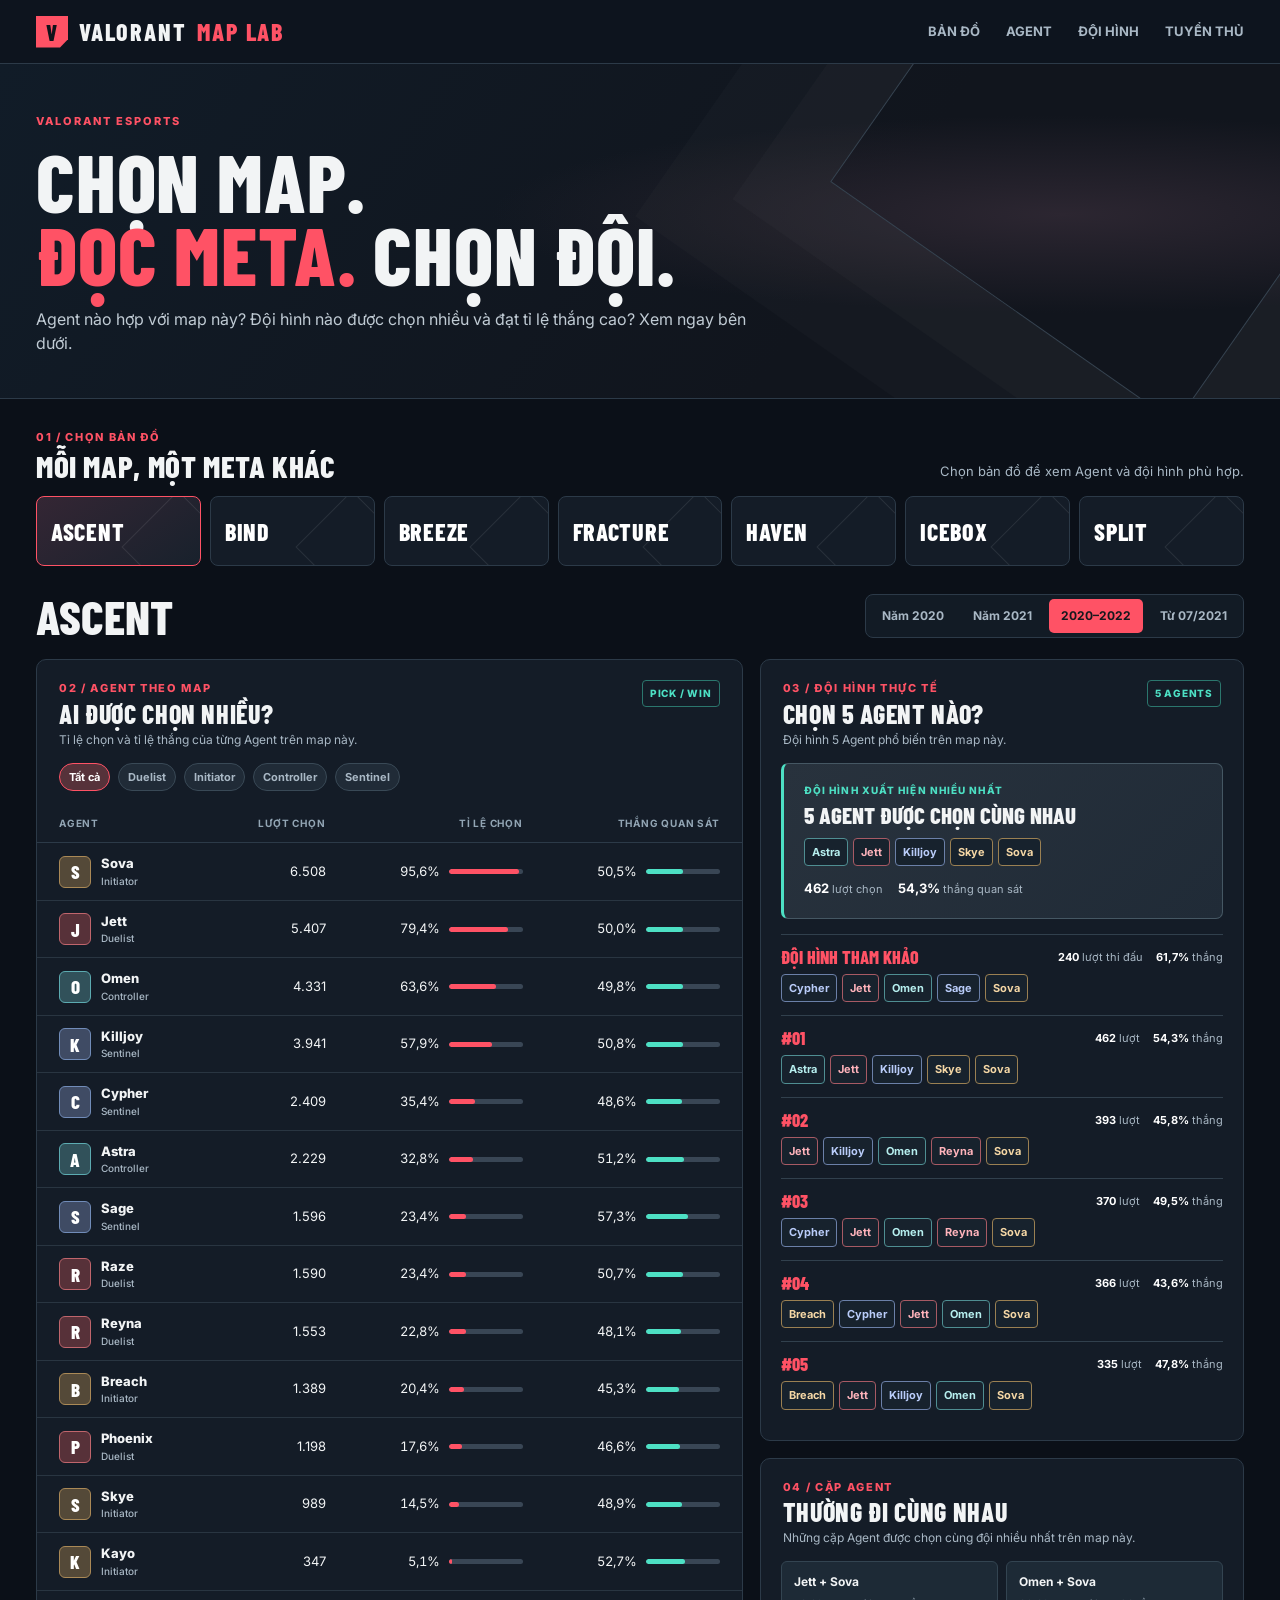
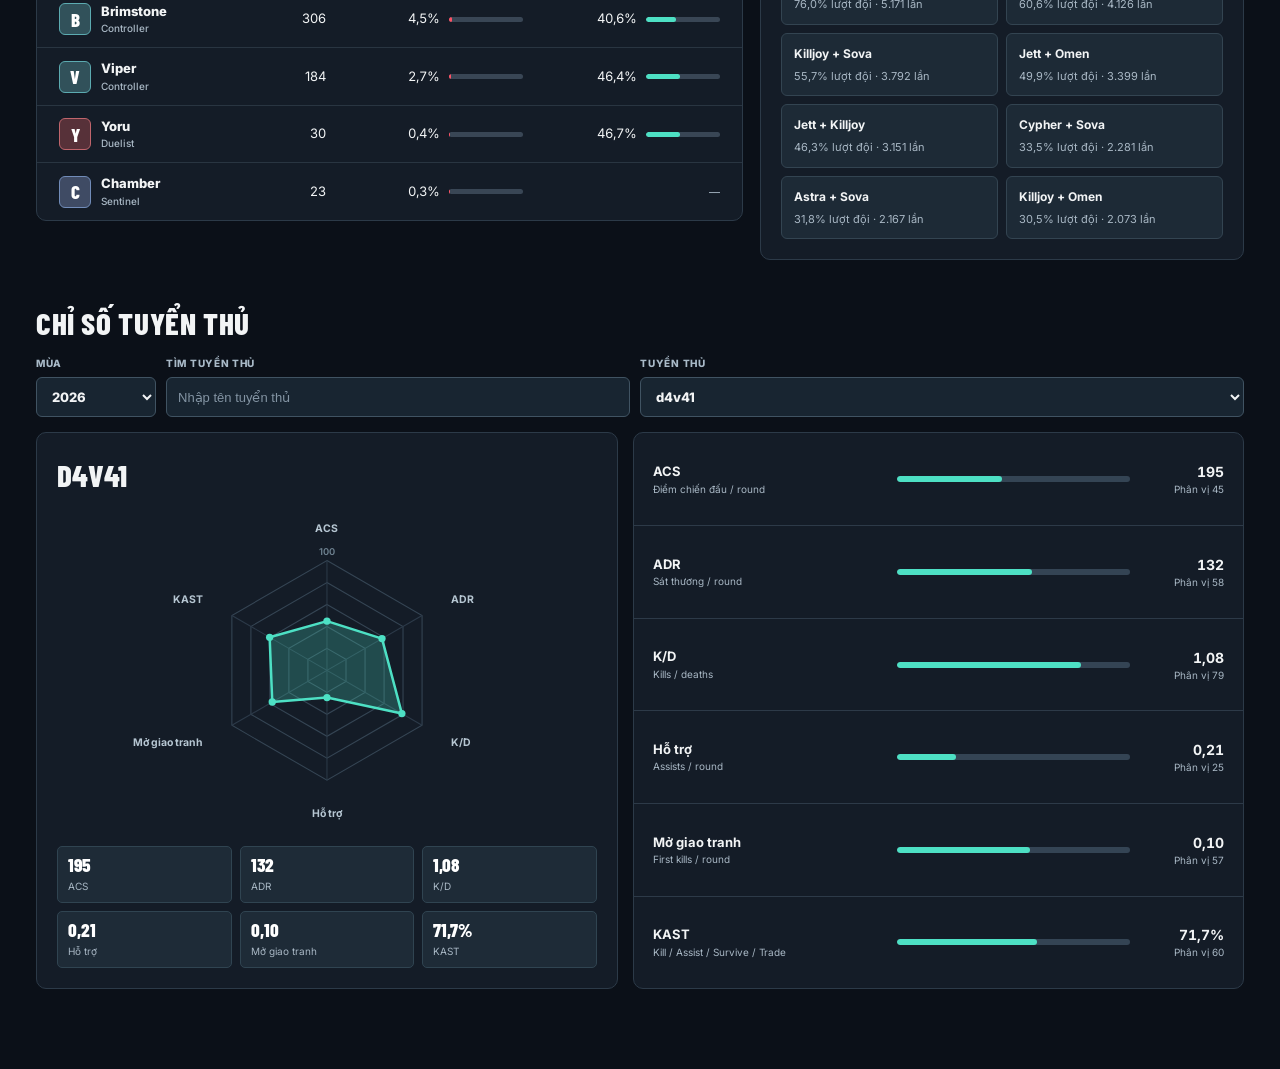
==== dashboard/index.html @ 88916cc8 "Add Valorant results dashboard and VCT player profiles" ====
<!doctype html>
<html lang="vi">
<head>
<meta charset="utf-8"><meta name="viewport" content="width=device-width, initial-scale=1">
<title>VALORANT MAP LAB · Agent & đội hình theo map</title>
<meta name="description" content="Khám phá Agent, đội hình 5 người và tỉ lệ thắng quan sát được theo bản đồ từ dữ liệu giải đấu Valorant 2020–2022.">
<style>
@import url('https://fonts.googleapis.com/css2?family=Barlow+Condensed:wght@500;600;700;800&family=Inter:wght@400;500;600;700;800&display=swap');
:root{--bg:#0b1018;--panel:#141c27;--panel2:#1a2531;--line:#2c3a48;--text:#f2f4f5;--muted:#a9b8c5;--red:#ff5265;--mint:#4de0c4;--gold:#ffc873;--blue:#7eb6ff}
*{box-sizing:border-box}html{scroll-behavior:smooth}body{margin:0;background:var(--bg);color:var(--text);font:15px/1.5 Inter,Arial,sans-serif}button,select{font:inherit}button{cursor:pointer}a{color:inherit;text-decoration:none}.shell{max-width:1390px;margin:auto;padding:0 36px}.top{height:64px;border-bottom:1px solid var(--line);background:#0d141e;display:flex;align-items:center}.top .shell{width:100%;display:flex;align-items:center;justify-content:space-between;gap:20px}.brand{display:flex;align-items:center;gap:11px;font:800 24px/1 'Barlow Condensed',Arial,sans-serif;letter-spacing:.075em}.brand-mark{display:inline-grid;place-items:center;width:32px;height:32px;background:var(--red);color:#10131a;clip-path:polygon(0 0,100% 0,100% 74%,75% 100%,0 100%);font:800 22px/1 'Barlow Condensed'}.brand em{font-style:normal;color:var(--red)}.top nav{display:flex;gap:26px;color:var(--muted);font-size:13px;font-weight:700}.top nav a:hover{color:#fff}.top .era{color:var(--mint);font:700 11px Inter;letter-spacing:.1em;border:1px solid #2a665f;border-radius:100px;padding:7px 10px}
.hero{position:relative;overflow:hidden;border-bottom:1px solid var(--line);background:radial-gradient(ellipse at 83% 45%,#2c2631 0,transparent 38%),linear-gradient(125deg,#111c28,#11151d 65%)}.hero:after{content:"";position:absolute;width:420px;height:420px;right:-55px;top:-145px;border:1px solid #364350;transform:rotate(35deg);box-shadow:0 0 0 70px #ffffff05,0 0 0 140px #ffffff04;pointer-events:none}.hero .shell{position:relative;z-index:1;padding-top:49px;padding-bottom:43px}.eyebrow{color:var(--red);font-size:11px;font-weight:800;letter-spacing:.18em;text-transform:uppercase}.hero h1{font:800 clamp(48px,6.4vw,86px)/.9 'Barlow Condensed',Impact,sans-serif;letter-spacing:.01em;text-transform:uppercase;margin:14px 0 16px;max-width:850px}.hero h1 span{color:var(--red)}.hero p{max-width:730px;color:#c0cbd4;font-size:16px;margin:0}
.layout{padding-top:30px;padding-bottom:80px}.section-line{display:flex;justify-content:space-between;align-items:end;gap:20px;margin-bottom:15px}.overline{color:var(--red);font-size:11px;font-weight:800;letter-spacing:.15em;text-transform:uppercase}.section-line h2{font:800 31px/1 'Barlow Condensed',Arial,sans-serif;letter-spacing:.02em;text-transform:uppercase;margin:5px 0 0}.section-line p{margin:0;color:var(--muted);font-size:13px;max-width:700px}.maps{display:grid;grid-template-columns:repeat(7,1fr);gap:9px}.map-tab{position:relative;min-height:70px;text-align:left;overflow:hidden;background:var(--panel);border:1px solid var(--line);border-radius:8px;color:#fff;padding:14px 14px 12px;transition:transform .18s,border-color .18s}.map-tab:hover{transform:translateY(-3px);border-color:#657889}.map-tab.active{border-color:var(--red);background:linear-gradient(145deg,#342634,#18212c)}.map-tab:before{content:"";position:absolute;right:-18px;top:10px;width:78px;height:78px;border:1px solid #ffffff17;transform:rotate(45deg)}.map-tab strong{position:relative;display:block;font:800 24px/1 'Barlow Condensed',Arial;text-transform:uppercase;letter-spacing:.03em}
.toolbar{display:flex;align-items:center;justify-content:space-between;gap:20px;margin:26px 0 19px;flex-wrap:wrap}.context{display:flex;align-items:baseline;gap:13px}.context h2{font:800 48px/1 'Barlow Condensed',Arial;text-transform:uppercase;margin:0}.context span{color:var(--muted);font-size:12px}.period{display:flex;gap:5px;padding:4px;background:#121b25;border:1px solid var(--line);border-radius:8px}.period button{border:0;border-radius:5px;background:transparent;color:var(--muted);padding:8px 12px;font-size:12px;font-weight:700}.period button.active{background:var(--red);color:#16181d}.period button:hover:not(.active){color:#fff;background:#273543}
.main-grid{margin-top:8px;display:grid;align-items:start;grid-template-columns:minmax(0,1.46fr) minmax(330px,1fr);gap:17px}.panel{background:var(--panel);border:1px solid var(--line);border-radius:10px;overflow:hidden}.panel-head{padding:20px 22px 14px;display:flex;justify-content:space-between;align-items:start;gap:12px}.panel-head h3{font:800 26px/1 'Barlow Condensed',Arial;text-transform:uppercase;letter-spacing:.025em;margin:4px 0 4px}.panel-head p{color:var(--muted);font-size:12px;margin:0}.tag{font-size:10px;font-weight:800;letter-spacing:.08em;text-transform:uppercase;color:var(--mint);border:1px solid #2b766d;border-radius:4px;padding:5px 7px;white-space:nowrap}.agent-table{width:100%;border-collapse:collapse}.agent-table th{text-align:left;color:#92a5b4;font-size:10px;letter-spacing:.08em;text-transform:uppercase;padding:11px 22px;border-bottom:1px solid var(--line)}.agent-table td{padding:11px 22px;border-bottom:1px solid #293541;font-size:13px}.agent-table tr:last-child td{border-bottom:0}.agent-table tbody tr:hover{background:#202c38}.agent-table th:nth-child(n+2),.agent-table td:nth-child(n+2){text-align:right}.agent-name{display:flex;align-items:center;gap:10px;font-weight:800;text-transform:capitalize}.avatar{flex:none;width:32px;height:32px;display:grid;place-items:center;background:#34404e;border:1px solid #607081;border-radius:6px;font:800 19px/1 'Barlow Condensed';color:#fff}.avatar.duelist{background:#573139;border-color:#c0656c}.avatar.initiator{background:#544938;border-color:#aa8956}.avatar.controller{background:#31515a;border-color:#5cabb1}.avatar.sentinel{background:#3f4b64;border-color:#718cb9}.role{display:block;font-size:10px;font-weight:500;color:var(--muted);text-transform:capitalize}.rate{display:flex;align-items:center;justify-content:flex-end;gap:9px;font-variant-numeric:tabular-nums}.bar{display:block;width:74px;height:5px;background:#394655;border-radius:4px;overflow:hidden}.bar i{display:block;height:100%;background:var(--red);border-radius:4px}.rate.win .bar i{background:var(--mint)}.subtle{color:var(--muted);font-size:11px}.table-controls{display:flex;gap:8px;padding:0 22px 14px;flex-wrap:wrap}.table-controls button{background:#202b37;border:1px solid #394956;border-radius:20px;color:var(--muted);padding:5px 9px;font-size:11px;font-weight:700}.table-controls button.active{color:#fff;border-color:var(--red);background:#56323a}.table-wrap{overflow-x:auto}
.featured{padding:19px 20px;margin:0 20px 15px;background:linear-gradient(135deg,#28323d,#202b37);border:1px solid #455763;border-left:3px solid var(--mint);border-radius:7px}.featured .mini{color:var(--mint);font-size:10px;font-weight:800;letter-spacing:.11em;text-transform:uppercase}.featured h4{font:800 23px/1 'Barlow Condensed';text-transform:uppercase;margin:6px 0 11px}.chips{display:flex;gap:5px;flex-wrap:wrap}.chip{font-size:11px;font-weight:700;text-transform:capitalize;border:1px solid #50616e;border-radius:4px;background:#17222d;padding:5px 7px;white-space:nowrap}.chip.duelist{border-color:#a75a64;color:#ffb3bb}.chip.initiator{border-color:#9a8052;color:#f5d7a5}.chip.controller{border-color:#4f8e92;color:#b6eeee}.chip.sentinel{border-color:#6b80a8;color:#b9ccf9}.comp-metrics{display:flex;gap:15px;flex-wrap:wrap;margin-top:13px;font-size:11px;color:var(--muted)}.comp-metrics b{font-size:13px;color:#fff}.comp-list{padding:0 20px 17px}.comp-row{padding:13px 0;border-top:1px solid #31404d}.comp-row .topline{display:flex;justify-content:space-between;align-items:center;gap:10px;margin-bottom:8px}.rank{color:var(--red);font:800 18px/1 'Barlow Condensed'}.comp-row .metrics{display:flex;gap:13px;color:var(--muted);font-size:11px;white-space:nowrap}.comp-row .metrics b{color:white}.caution{font-size:11px;color:#e5bd8f;background:#49392855;border-top:1px solid #68523b;padding:12px 20px}.empty{padding:24px;color:var(--muted);font-size:13px}
.side-stack{display:grid;gap:17px;align-content:start}.pair-grid{display:grid;grid-template-columns:repeat(2,1fr);gap:8px;padding:0 20px 20px}.pair{border:1px solid #334451;background:#1d2a36;border-radius:6px;padding:11px 12px}.pair b{display:block;font-size:12px;text-transform:capitalize}.pair span{display:block;color:var(--muted);font-size:11px;margin-top:5px}.event-list{padding:0 20px 18px}.event{display:flex;justify-content:space-between;gap:15px;padding:10px 0;border-top:1px solid #2e3b48;font-size:12px}.event span{color:var(--muted)}.event b{white-space:nowrap;color:var(--mint)}
@media(max-width:1100px){.maps{grid-template-columns:repeat(4,1fr)}.main-grid{grid-template-columns:1fr}}
@media(max-width:680px){.shell{padding-left:16px;padding-right:16px}.top nav{display:none}.hero .shell{padding-top:34px;padding-bottom:32px}.hero h1{font-size:52px}.hero p{font-size:14px}.maps{grid-template-columns:repeat(2,1fr)}.map-tab{min-height:64px}.map-tab small{margin-top:12px}.toolbar{align-items:start}.context h2{font-size:40px}.period{width:100%;overflow-x:auto}.period button{flex:1;min-width:max-content}.section-line{display:block}.section-line p{margin-top:7px}.agent-table th,.agent-table td{padding-left:12px;padding-right:12px}.agent-table td{font-size:12px}.bar{width:42px}.pair-grid{grid-template-columns:1fr}.featured{margin:0 12px 12px}.comp-list{padding:0 12px 12px}.panel-head{padding-left:14px;padding-right:14px}.table-controls{padding-left:14px;padding-right:14px}}
.player-section{margin-top:42px;scroll-margin-top:24px}.player-controls{display:grid;grid-template-columns:120px minmax(150px,1fr) minmax(190px,1.3fr);gap:10px;margin:18px 0 15px}.player-controls label{display:flex;flex-direction:column;gap:6px;color:#a9bac8;text-transform:uppercase;letter-spacing:.07em;font-size:10px;font-weight:800}.player-controls select,.player-controls input{background:#182531;border:1px solid #405362;border-radius:6px;color:var(--text);width:100%;height:40px;padding:0 11px;outline:none;font-size:13px;text-transform:none;letter-spacing:normal}.player-controls select:focus,.player-controls input:focus{border-color:var(--mint)}.player-controls input::placeholder{color:#8394a3}.player-grid{display:grid;grid-template-columns:minmax(0,1fr) minmax(0,1.05fr);gap:15px}.player-radar-card,.player-metrics{border:1px solid var(--line);border-radius:10px;background:var(--panel);overflow:hidden}.player-radar-card{padding:20px}.player-heading{display:flex;align-items:start;justify-content:space-between;gap:14px}.player-heading h3{font:800 31px/1 'Barlow Condensed',Arial;text-transform:uppercase;margin:6px 0 5px}.player-heading p{font-size:12px;color:var(--muted);margin:0}.radar-svg{width:100%;height:auto;max-height:340px;display:block;margin:8px auto 0}.radar-ring{fill:none;stroke:#354554;stroke-width:1}.radar-axis{stroke:#2c3a49;stroke-width:1}.radar-shape{fill:#4de0c43d;stroke:var(--mint);stroke-width:2.4;stroke-linejoin:round}.radar-dot{fill:var(--mint)}.radar-label{font:700 10px Inter,Arial,sans-serif;fill:#b6c6d2}.radar-scale{font:600 9px Inter,Arial,sans-serif;fill:#6e8290}.player-raw{display:grid;grid-template-columns:repeat(3,1fr);gap:8px;margin-top:3px}.player-raw span{background:#1e2b37;border:1px solid #304451;border-radius:5px;padding:8px 10px;color:var(--muted);font-size:10px}.player-raw b{display:block;color:#fff;font:800 19px/1.1 'Barlow Condensed',Arial;margin-bottom:3px}.player-metrics{display:grid;grid-template-columns:1fr}.player-metric{padding:12px 19px;border-bottom:1px solid #2d3a48;display:grid;grid-template-columns:minmax(100px,1fr) minmax(75px,1fr) 82px;align-items:center;gap:12px}.player-metric:last-child{border-bottom:0}.player-metric-name b{display:block;font-size:13px}.player-metric-name small{display:block;color:var(--muted);font-size:10px}.player-metric-bar{height:6px;background:#344454;border-radius:8px;overflow:hidden}.player-metric-bar i{display:block;height:100%;background:var(--mint);border-radius:8px}.player-metric-value{text-align:right}.player-metric-value b{display:block;font-size:14px;font-variant-numeric:tabular-nums}.player-metric-value small{display:block;color:var(--muted);font-size:10px}
@media(max-width:900px){.player-controls{grid-template-columns:repeat(2,minmax(0,1fr))}.player-grid{grid-template-columns:1fr}}
@media(max-width:560px){.player-controls{grid-template-columns:repeat(2,minmax(0,1fr))}.player-controls label:nth-child(n+3){grid-column:span 2}.player-raw{grid-template-columns:repeat(2,1fr)}.player-metric{grid-template-columns:94px 1fr 70px;gap:7px;padding:11px}.player-metric-name b{font-size:11px}.player-metric-value b{font-size:12px}}

</style>
</head>
<body>
<header class="top"><div class="shell"><a class="brand" href="#top"><span class="brand-mark">V</span>VALORANT <em>MAP LAB</em></a><nav aria-label="Điều hướng"><a href="#maps">BẢN ĐỒ</a><a href="#agents">AGENT</a><a href="#lineups">ĐỘI HÌNH</a><a href="#players">TUYỂN THỦ</a></nav></div></header>
<section class="hero" id="top"><div class="shell"><div class="eyebrow">VALORANT ESPORTS</div><h1>CHỌN MAP.<br><span>ĐỌC META.</span> CHỌN ĐỘI.</h1><p>Agent nào hợp với map này? Đội hình nào được chọn nhiều và đạt tỉ lệ thắng cao? Xem ngay bên dưới.</p></div></section>
<main class="shell layout"><section id="maps"><div class="section-line"><div><div class="overline">01 / CHỌN BẢN ĐỒ</div><h2>Mỗi map, một meta khác</h2></div><p>Chọn bản đồ để xem Agent và đội hình phù hợp.</p></div><div class="maps" id="mapTabs" role="tablist" aria-label="Chọn bản đồ"></div></section>
<div class="toolbar"><div class="context"><h2 id="mapTitle">ASCENT</h2></div><div class="period" id="periodTabs" role="tablist" aria-label="Chọn giai đoạn"></div></div>
<div class="main-grid"><section class="panel" id="agents"><div class="panel-head"><div><div class="overline">02 / AGENT THEO MAP</div><h3>Ai được chọn nhiều?</h3><p>Tỉ lệ chọn và tỉ lệ thắng của từng Agent trên map này.</p></div><span class="tag">PICK / WIN</span></div><div class="table-controls" id="roleFilters"></div><div class="table-wrap"><table class="agent-table"><thead><tr><th>Agent</th><th>Lượt chọn</th><th>Tỉ lệ chọn</th><th>Thắng quan sát</th></tr></thead><tbody id="agentRows"></tbody></table></div></section>
<div class="side-stack"><section class="panel" id="lineups"><div class="panel-head"><div><div class="overline">03 / ĐỘI HÌNH THỰC TẾ</div><h3>Chọn 5 Agent nào?</h3><p>Đội hình 5 Agent phổ biến trên map này.</p></div><span class="tag">5 AGENTS</span></div><div id="featured"></div><div class="comp-list" id="compList"></div></section>
<section class="panel"><div class="panel-head"><div><div class="overline">04 / CẶP AGENT</div><h3>Thường đi cùng nhau</h3><p>Những cặp Agent được chọn cùng đội nhiều nhất trên map này.</p></div></div><div class="pair-grid" id="pairs"></div></section></div></div>
<section class="player-section" id="players"><div class="section-line"><div><h2>Chỉ số tuyển thủ</h2></div></div><div class="player-controls"><label>Mùa<select id="playerSeason" aria-label="Mùa VCT"></select></label><label>Tìm tuyển thủ<input id="playerSearch" type="search" placeholder="Nhập tên tuyển thủ" aria-label="Tìm tuyển thủ"></label><label>Tuyển thủ<select id="playerSelect" aria-label="Chọn tuyển thủ"></select></label></div><div class="player-grid"><div class="player-radar-card"><div class="player-heading"><div><h3 id="playerName">—</h3></div></div><div id="radarChart" role="img" aria-label="Biểu đồ sáu chỉ số tuyển thủ"></div><div class="player-raw" id="playerRaw"></div></div><div class="player-metrics" id="playerMetrics"></div></div></section>
</main>
<script>const DATA={"periods":{"all":"2020–2022","2020":"Năm 2020","2021":"Năm 2021","late":"Từ 07/2021"},"maps":{"Ascent":{"all":{"teams":6806,"games":3403,"unique_comps":391,"labeled_teams":6652,"first_date":"2020-06-04","last_date":"2022-01-08","agents":[{"name":"sova","role":"initiator","picks":6508,"pick_rate":0.9562151043197179,"labeled":6383,"wins":3223,"win_rate":0.5049349835500548,"ci_low":0.4926699997156948,"ci_high":0.5171940307309034},{"name":"jett","role":"duelist","picks":5407,"pick_rate":0.7944460769908904,"labeled":5369,"wins":2683,"win_rate":0.4997206183646862,"ci_low":0.48635104648415545,"ci_high":0.5130905897628539},{"name":"omen","role":"controller","picks":4331,"pick_rate":0.6363502791654423,"labeled":4209,"wins":2096,"win_rate":0.49798051793775244,"ci_low":0.48288381885117343,"ci_high":0.5130809000691868},{"name":"killjoy","role":"sentinel","picks":3941,"pick_rate":0.579047898912724,"labeled":3941,"wins":2001,"win_rate":0.5077391524993656,"ci_low":0.4921303689235197,"ci_high":0.5233328628574472},{"name":"cypher","role":"sentinel","picks":2409,"pick_rate":0.3539523949456362,"labeled":2275,"wins":1105,"win_rate":0.4857142857142857,"ci_low":0.4652176776421638,"ci_high":0.5062590586083944},{"name":"astra","role":"controller","picks":2229,"pick_rate":0.32750514252130475,"labeled":2229,"wins":1141,"win_rate":0.5118887393449978,"ci_low":0.49113469381548513,"ci_high":0.5326018757647305},{"name":"sage","role":"sentinel","picks":1596,"pick_rate":0.23449897149573906,"labeled":1490,"wins":854,"win_rate":0.5731543624161074,"ci_low":0.5478827887687547,"ci_high":0.5980496849285903},{"name":"raze","role":"duelist","picks":1590,"pick_rate":0.233617396414928,"labeled":1547,"wins":784,"win_rate":0.5067873303167421,"ci_low":0.4818875347638403,"ci_high":0.5316534999878713},{"name":"reyna","role":"duelist","picks":1553,"pick_rate":0.22818101674992652,"labeled":1509,"wins":726,"win_rate":0.48111332007952284,"ci_low":0.45598334606512725,"ci_high":0.506339213018388},{"name":"breach","role":"initiator","picks":1389,"pick_rate":0.20408463120775786,"labeled":1350,"wins":611,"win_rate":0.4525925925925926,"ci_low":0.426212409347579,"ci_high":0.47924181808936794},{"name":"phoenix","role":"duelist","picks":1198,"pick_rate":0.17602115780193947,"labeled":1149,"wins":536,"win_rate":0.46649260226283723,"ci_low":0.43780594080031304,"ci_high":0.49540257631079726},{"name":"skye","role":"initiator","picks":989,"pick_rate":0.14531295915368792,"labeled":989,"wins":484,"win_rate":0.48938321536905965,"ci_low":0.4583294391731912,"ci_high":0.5205191505716382},{"name":"kayo","role":"initiator","picks":347,"pick_rate":0.05098442550690567,"labeled":347,"wins":183,"win_rate":0.5273775216138329,"ci_low":0.47483503956026374,"ci_high":0.5793204539730002},{"name":"brimstone","role":"controller","picks":306,"pick_rate":0.0449603291213635,"labeled":239,"wins":97,"win_rate":0.40585774058577406,"ci_low":0.34556630278844785,"ci_high":0.46912771998195063},{"name":"viper","role":"controller","picks":184,"pick_rate":0.027034969144872172,"labeled":181,"wins":84,"win_rate":0.46408839779005523,"ci_low":0.3929351437306724,"ci_high":0.5367343678944162},{"name":"yoru","role":"duelist","picks":30,"pick_rate":0.004407875404055245,"labeled":30,"wins":14,"win_rate":0.4666666666666667,"ci_low":0.30232127224128236,"ci_high":0.6385798671847496},{"name":"chamber","role":"sentinel","picks":23,"pick_rate":0.0033793711431090215,"labeled":23,"wins":8,"win_rate":0.34782608695652173,"ci_low":0.18811054636982238,"ci_high":0.5511002309310836}],"comps":[{"agents":["astra","jett","killjoy","skye","sova"],"picks":462,"pick_rate":0.06788128122245078,"labeled":462,"wins":251,"win_rate":0.5432900432900433,"ci_low":0.49769680070762445,"ci_high":0.5881692962661108},{"agents":["jett","killjoy","omen","reyna","sova"],"picks":393,"pick_rate":0.05774316779312372,"labeled":393,"wins":180,"win_rate":0.4580152671755725,"ci_low":0.4093991468955013,"ci_high":0.5074442485549756},{"agents":["cypher","jett","omen","reyna","sova"],"picks":370,"pick_rate":0.054363796650014694,"labeled":368,"wins":182,"win_rate":0.4945652173913043,"ci_low":0.443802882694096,"ci_high":0.5454398486194525},{"agents":["breach","cypher","jett","omen","sova"],"picks":366,"pick_rate":0.053776079929473995,"labeled":365,"wins":159,"win_rate":0.43561643835616437,"ci_low":0.38567966743726434,"ci_high":0.4868943589198492},{"agents":["breach","jett","killjoy","omen","sova"],"picks":335,"pick_rate":0.049221275345283574,"labeled":335,"wins":160,"win_rate":0.47761194029850745,"ci_low":0.42467982082428163,"ci_high":0.5310517068275769},{"agents":["jett","killjoy","omen","sage","sova"],"picks":285,"pick_rate":0.04187481633852483,"labeled":285,"wins":173,"win_rate":0.6070175438596491,"ci_low":0.549249644879784,"ci_high":0.6619387711932471},{"agents":["cypher","jett","omen","sage","sova"],"picks":248,"pick_rate":0.03643843667352336,"labeled":240,"wins":148,"win_rate":0.6166666666666667,"ci_low":0.5537748577951055,"ci_high":0.6758824279182428},{"agents":["cypher","jett","omen","phoenix","sova"],"picks":231,"pick_rate":0.03394064061122539,"labeled":228,"wins":103,"win_rate":0.4517543859649123,"ci_low":0.3884870213408289,"ci_high":0.5166206038653464},{"agents":["jett","killjoy","omen","raze","sova"],"picks":225,"pick_rate":0.03305906553041434,"labeled":225,"wins":119,"win_rate":0.5288888888888889,"ci_low":0.46372769784587325,"ci_high":0.5930801552717415},{"agents":["jett","killjoy","omen","phoenix","sova"],"picks":203,"pick_rate":0.029826623567440494,"labeled":203,"wins":94,"win_rate":0.4630541871921182,"ci_low":0.3957823982872206,"ci_high":0.531698340597027},{"agents":["astra","jett","killjoy","sage","sova"],"picks":187,"pick_rate":0.027475756685277696,"labeled":187,"wins":111,"win_rate":0.5935828877005348,"ci_low":0.5219875163899077,"ci_high":0.6614106525627736},{"agents":["astra","jett","kayo","killjoy","sova"],"picks":181,"pick_rate":0.02659418160446665,"labeled":181,"wins":91,"win_rate":0.5027624309392266,"ci_low":0.43062419762658743,"ci_high":0.5747858399407135}],"strongest_comp":{"agents":["cypher","jett","omen","sage","sova"],"picks":248,"pick_rate":0.03643843667352336,"labeled":240,"wins":148,"win_rate":0.6166666666666667,"ci_low":0.5537748577951055,"ci_high":0.6758824279182428},"pairs":[{"agents":["jett","sova"],"picks":5171,"share":0.7597707904789891},{"agents":["omen","sova"],"picks":4126,"share":0.6062297972377314},{"agents":["killjoy","sova"],"picks":3792,"share":0.557155451072583},{"agents":["jett","omen"],"picks":3399,"share":0.4994122832794593},{"agents":["jett","killjoy"],"picks":3151,"share":0.46297384660593593},{"agents":["cypher","sova"],"picks":2281,"share":0.33514545988833383},{"agents":["astra","sova"],"picks":2167,"share":0.31839553335292387},{"agents":["killjoy","omen"],"picks":2073,"share":0.30458419042021745}],"events":[{"name":"First Strike: North America","teams":244,"games":122},{"name":"First Strike: Europe","teams":96,"games":48},{"name":"Champions Tour North America Stage 1: Challengers 1","teams":96,"games":48},{"name":"Valorant Elite Showdown","teams":72,"games":36},{"name":"Champions Tour North America Stage 2: Challengers 1","teams":70,"games":35},{"name":"Champions Tour Europe Stage 3: Challengers 1","teams":66,"games":33}]},"2020":{"teams":2024,"games":1012,"unique_comps":162,"labeled_teams":1870,"first_date":"2020-06-04","last_date":"2020-12-29","agents":[{"name":"omen","role":"controller","picks":1940,"pick_rate":0.958498023715415,"labeled":1818,"wins":914,"win_rate":0.5027502750275028,"ci_low":0.4797848812718338,"ci_high":0.5257040701276734},{"name":"sova","role":"initiator","picks":1865,"pick_rate":0.9214426877470355,"labeled":1740,"wins":888,"win_rate":0.5103448275862069,"ci_low":0.4868592409785782,"ci_high":0.5337848358687687},{"name":"jett","role":"duelist","picks":1513,"pick_rate":0.7475296442687747,"labeled":1475,"wins":738,"win_rate":0.5003389830508475,"ci_low":0.4748542462162922,"ci_high":0.5258219587268199},{"name":"cypher","role":"sentinel","picks":1258,"pick_rate":0.6215415019762845,"labeled":1124,"wins":550,"win_rate":0.4893238434163701,"ci_low":0.46018571393797586,"ci_high":0.5185347021204494},{"name":"breach","role":"initiator","picks":772,"pick_rate":0.3814229249011858,"labeled":733,"wins":356,"win_rate":0.48567530695770805,"ci_low":0.4496620884272527,"ci_high":0.5218378920298768},{"name":"killjoy","role":"sentinel","picks":665,"pick_rate":0.3285573122529644,"labeled":665,"wins":338,"win_rate":0.5082706766917293,"ci_low":0.4703348521459831,"ci_high":0.5461114932966449},{"name":"reyna","role":"duelist","picks":574,"pick_rate":0.283596837944664,"labeled":530,"wins":258,"win_rate":0.4867924528301887,"ci_low":0.44448715114212384,"ci_high":0.5292878412900884},{"name":"raze","role":"duelist","picks":497,"pick_rate":0.24555335968379446,"labeled":454,"wins":226,"win_rate":0.4977973568281938,"ci_low":0.4520159657133646,"ci_high":0.5436157112683688},{"name":"sage","role":"sentinel","picks":474,"pick_rate":0.2341897233201581,"labeled":368,"wins":215,"win_rate":0.5842391304347826,"ci_low":0.5332662927235156,"ci_high":0.6334713719164816},{"name":"phoenix","role":"duelist","picks":372,"pick_rate":0.18379446640316205,"labeled":323,"wins":146,"win_rate":0.4520123839009288,"ci_low":0.39861644949898,"ci_high":0.5065363829434018},{"name":"brimstone","role":"controller","picks":143,"pick_rate":0.07065217391304347,"labeled":76,"wins":28,"win_rate":0.3684210526315789,"ci_low":0.268752586837069,"ci_high":0.480751431118483},{"name":"viper","role":"controller","picks":26,"pick_rate":0.012845849802371542,"labeled":23,"wins":10,"win_rate":0.43478260869565216,"ci_low":0.25634368332198654,"ci_high":0.6318895069498304},{"name":"skye","role":"initiator","picks":21,"pick_rate":0.010375494071146246,"labeled":21,"wins":8,"win_rate":0.38095238095238093,"ci_low":0.20750767797982506,"ci_high":0.5912170418449848}],"comps":[{"agents":["breach","cypher","jett","omen","sova"],"picks":273,"pick_rate":0.13488142292490118,"labeled":272,"wins":123,"win_rate":0.4522058823529412,"ci_low":0.3941319198269107,"ci_high":0.5116110863041443},{"agents":["cypher","jett","omen","reyna","sova"],"picks":196,"pick_rate":0.09683794466403162,"labeled":194,"wins":102,"win_rate":0.5257731958762887,"ci_low":0.4556901252477047,"ci_high":0.5948553616468616},{"agents":["breach","jett","killjoy","omen","sova"],"picks":172,"pick_rate":0.08498023715415019,"labeled":172,"wins":91,"win_rate":0.5290697674418605,"ci_low":0.45465341557773686,"ci_high":0.6022159486682666},{"agents":["cypher","jett","omen","sage","sova"],"picks":134,"pick_rate":0.06620553359683795,"labeled":126,"wins":75,"win_rate":0.5952380952380952,"ci_low":0.507943775465677,"ci_high":0.6768968303186016},{"agents":["jett","killjoy","omen","reyna","sova"],"picks":127,"pick_rate":0.06274703557312253,"labeled":127,"wins":57,"win_rate":0.44881889763779526,"ci_low":0.3650835857973957,"ci_high":0.5355596347073979},{"agents":["cypher","jett","omen","phoenix","sova"],"picks":99,"pick_rate":0.04891304347826087,"labeled":96,"wins":42,"win_rate":0.4375,"ci_low":0.34256663889153366,"ci_high":0.5372429795440685},{"agents":["cypher","jett","omen","raze","sova"],"picks":78,"pick_rate":0.038537549407114624,"labeled":78,"wins":45,"win_rate":0.5769230769230769,"ci_low":0.46621355164287304,"ci_high":0.680411147776493},{"agents":["jett","killjoy","omen","sage","sova"],"picks":60,"pick_rate":0.029644268774703556,"labeled":60,"wins":38,"win_rate":0.6333333333333333,"ci_low":0.5068276736679673,"ci_high":0.7437926115379172},{"agents":["jett","killjoy","omen","raze","sova"],"picks":54,"pick_rate":0.0266798418972332,"labeled":54,"wins":27,"win_rate":0.5,"ci_low":0.37114361988923295,"ci_high":0.628856380110767},{"agents":["cypher","omen","raze","sage","sova"],"picks":52,"pick_rate":0.025691699604743084,"labeled":44,"wins":24,"win_rate":0.5454545454545454,"ci_low":0.4006593217065349,"ci_high":0.6829499221314639},{"agents":["breach","killjoy","omen","raze","sova"],"picks":39,"pick_rate":0.019268774703557312,"labeled":39,"wins":20,"win_rate":0.5128205128205128,"ci_low":0.3619910864569657,"ci_high":0.661350712168669},{"agents":["breach","cypher","omen","sage","sova"],"picks":38,"pick_rate":0.018774703557312252,"labeled":30,"wins":25,"win_rate":0.8333333333333334,"ci_low":0.6643529481431982,"ci_high":0.9266356575964831}],"strongest_comp":{"agents":["cypher","jett","omen","sage","sova"],"picks":134,"pick_rate":0.06620553359683795,"labeled":126,"wins":75,"win_rate":0.5952380952380952,"ci_low":0.507943775465677,"ci_high":0.6768968303186016},"pairs":[{"agents":["omen","sova"],"picks":1797,"share":0.8878458498023716},{"agents":["jett","omen"],"picks":1463,"share":0.7228260869565217},{"agents":["jett","sova"],"picks":1386,"share":0.6847826086956522},{"agents":["cypher","omen"],"picks":1193,"share":0.5894268774703557},{"agents":["cypher","sova"],"picks":1167,"share":0.5765810276679841},{"agents":["cypher","jett"],"picks":887,"share":0.4382411067193676},{"agents":["breach","omen"],"picks":747,"share":0.36907114624505927},{"agents":["breach","sova"],"picks":693,"share":0.3423913043478261}],"events":[{"name":"First Strike: North America","teams":244,"games":122},{"name":"First Strike: Europe","teams":96,"games":48},{"name":"First Strike: Turkey","teams":62,"games":31},{"name":"PAX Arena Invitational","teams":46,"games":23},{"name":"FaZe Clan Invitational","teams":44,"games":22},{"name":"First Strike: CIS","teams":40,"games":20}]},"2021":{"teams":4752,"games":2376,"unique_comps":298,"labeled_teams":4752,"first_date":"2021-01-02","last_date":"2021-12-30","agents":[{"name":"sova","role":"initiator","picks":4613,"pick_rate":0.9707491582491582,"labeled":4613,"wins":2320,"win_rate":0.5029265120312161,"ci_low":0.4885013906946949,"ci_high":0.5173467631600961},{"name":"jett","role":"duelist","picks":3866,"pick_rate":0.8135521885521886,"labeled":3866,"wins":1930,"win_rate":0.4992240041386446,"ci_low":0.483471205498688,"ci_high":0.5149783434440905},{"name":"killjoy","role":"sentinel","picks":3251,"pick_rate":0.6841329966329966,"labeled":3251,"wins":1651,"win_rate":0.5078437403875731,"ci_low":0.49065904689750617,"ci_high":0.5250099183756426},{"name":"omen","role":"controller","picks":2391,"pick_rate":0.5031565656565656,"labeled":2391,"wins":1182,"win_rate":0.49435382685069007,"ci_low":0.4743384600003488,"ci_high":0.5143873079168279},{"name":"astra","role":"controller","picks":2199,"pick_rate":0.46275252525252525,"labeled":2199,"wins":1126,"win_rate":0.5120509322419281,"ci_low":0.4911557814712992,"ci_high":0.5329040510650029},{"name":"cypher","role":"sentinel","picks":1149,"pick_rate":0.24179292929292928,"labeled":1149,"wins":553,"win_rate":0.48128807658833767,"ci_low":0.45250759591449036,"ci_high":0.5101932642904153},{"name":"sage","role":"sentinel","picks":1116,"pick_rate":0.23484848484848486,"labeled":1116,"wins":635,"win_rate":0.5689964157706093,"ci_low":0.5397537515541129,"ci_high":0.5977656976251282},{"name":"raze","role":"duelist","picks":1092,"pick_rate":0.2297979797979798,"labeled":1092,"wins":558,"win_rate":0.510989010989011,"ci_low":0.48135349149165624,"ci_high":0.5405474839777911},{"name":"reyna","role":"duelist","picks":974,"pick_rate":0.20496632996632996,"labeled":974,"wins":466,"win_rate":0.4784394250513347,"ci_low":0.4472136823722951,"ci_high":0.5098345757504927},{"name":"skye","role":"initiator","picks":959,"pick_rate":0.2018097643097643,"labeled":959,"wins":473,"win_rate":0.4932221063607925,"ci_low":0.4616693833429599,"ci_high":0.5248289150271976},{"name":"phoenix","role":"duelist","picks":826,"pick_rate":0.17382154882154882,"labeled":826,"wins":390,"win_rate":0.4721549636803874,"ci_low":0.43831687444804157,"ci_high":0.5062508599243976},{"name":"breach","role":"initiator","picks":616,"pick_rate":0.12962962962962962,"labeled":616,"wins":254,"win_rate":0.41233766233766234,"ci_low":0.3741240873268732,"ci_high":0.45163784927112216},{"name":"kayo","role":"initiator","picks":337,"pick_rate":0.07091750841750842,"labeled":337,"wins":177,"win_rate":0.5252225519287834,"ci_low":0.4719227851565475,"ci_high":0.5779537557351746},{"name":"brimstone","role":"controller","picks":163,"pick_rate":0.034301346801346805,"labeled":163,"wins":69,"win_rate":0.4233128834355828,"ci_low":0.3500848681946965,"ci_high":0.500072406729543},{"name":"viper","role":"controller","picks":157,"pick_rate":0.03303872053872054,"labeled":157,"wins":74,"win_rate":0.4713375796178344,"ci_low":0.39487335343585284,"ci_high":0.5491709734049646},{"name":"yoru","role":"duelist","picks":30,"pick_rate":0.006313131313131313,"labeled":30,"wins":14,"win_rate":0.4666666666666667,"ci_low":0.30232127224128236,"ci_high":0.6385798671847496},{"name":"chamber","role":"sentinel","picks":21,"pick_rate":0.004419191919191919,"labeled":21,"wins":8,"win_rate":0.38095238095238093,"ci_low":0.20750767797982506,"ci_high":0.5912170418449848}],"comps":[{"agents":["astra","jett","killjoy","skye","sova"],"picks":455,"pick_rate":0.09574915824915825,"labeled":455,"wins":249,"win_rate":0.5472527472527473,"ci_low":0.5013097962579373,"ci_high":0.5924044615600114},{"agents":["jett","killjoy","omen","reyna","sova"],"picks":266,"pick_rate":0.05597643097643098,"labeled":266,"wins":123,"win_rate":0.462406015037594,"ci_low":0.4034492816203819,"ci_high":0.5224331620058049},{"agents":["jett","killjoy","omen","sage","sova"],"picks":225,"pick_rate":0.04734848484848485,"labeled":225,"wins":135,"win_rate":0.6,"ci_low":0.5348253323574069,"ci_high":0.6618172361266449},{"agents":["astra","jett","killjoy","sage","sova"],"picks":182,"pick_rate":0.0382996632996633,"labeled":182,"wins":107,"win_rate":0.5879120879120879,"ci_low":0.5153036889885277,"ci_high":0.6568859606916301},{"agents":["astra","jett","kayo","killjoy","sova"],"picks":174,"pick_rate":0.036616161616161616,"labeled":174,"wins":87,"win_rate":0.5,"ci_low":0.4265131896987798,"ci_high":0.5734868103012202},{"agents":["cypher","jett","omen","reyna","sova"],"picks":174,"pick_rate":0.036616161616161616,"labeled":174,"wins":80,"win_rate":0.45977011494252873,"ci_low":0.3873854202140897,"ci_high":0.5338928408901739},{"agents":["astra","jett","killjoy","phoenix","sova"],"picks":172,"pick_rate":0.0361952861952862,"labeled":172,"wins":75,"win_rate":0.436046511627907,"ci_low":0.36413387155549903,"ci_high":0.5107535271032939},{"agents":["jett","killjoy","omen","raze","sova"],"picks":171,"pick_rate":0.03598484848484849,"labeled":171,"wins":92,"win_rate":0.5380116959064327,"ci_low":0.46327168647667566,"ci_high":0.6110813279089167},{"agents":["jett","killjoy","omen","phoenix","sova"],"picks":166,"pick_rate":0.03493265993265993,"labeled":166,"wins":78,"win_rate":0.46987951807228917,"ci_low":0.3954966719052559,"ci_high":0.5456249378770354},{"agents":["breach","jett","killjoy","omen","sova"],"picks":163,"pick_rate":0.034301346801346805,"labeled":163,"wins":69,"win_rate":0.4233128834355828,"ci_low":0.3500848681946965,"ci_high":0.500072406729543},{"agents":["astra","jett","killjoy","reyna","sova"],"picks":138,"pick_rate":0.02904040404040404,"labeled":138,"wins":77,"win_rate":0.5579710144927537,"ci_low":0.47465511928617377,"ci_high":0.6381467667613611},{"agents":["cypher","jett","omen","phoenix","sova"],"picks":132,"pick_rate":0.027777777777777776,"labeled":132,"wins":61,"win_rate":0.4621212121212121,"ci_low":0.3793439270607824,"ci_high":0.5470409211742207}],"strongest_comp":{"agents":["cypher","jett","omen","sage","sova"],"picks":114,"pick_rate":0.023989898989898988,"labeled":114,"wins":73,"win_rate":0.6403508771929824,"ci_low":0.5490074186735066,"ci_high":0.7225435446535358},"pairs":[{"agents":["jett","sova"],"picks":3757,"share":0.7906144781144782},{"agents":["killjoy","sova"],"picks":3165,"share":0.6660353535353535},{"agents":["jett","killjoy"],"picks":2600,"share":0.5471380471380471},{"agents":["omen","sova"],"picks":2329,"share":0.4901094276094276},{"agents":["astra","sova"],"picks":2137,"share":0.4497053872053872},{"agents":["jett","omen"],"picks":1936,"share":0.4074074074074074},{"agents":["astra","jett"],"picks":1801,"share":0.3789983164983165},{"agents":["astra","killjoy"],"picks":1742,"share":0.36658249158249157}],"events":[{"name":"Champions Tour North America Stage 1: Challengers 1","teams":96,"games":48},{"name":"Valorant Elite Showdown","teams":72,"games":36},{"name":"Champions Tour North America Stage 2: Challengers 1","teams":70,"games":35},{"name":"Champions Tour Europe Stage 3: Challengers 1","teams":66,"games":33},{"name":"Champions Tour North America Stage 1: Challengers 2","teams":64,"games":32},{"name":"Champions Tour North America Stage 2: Challengers 2","teams":58,"games":29}]},"late":{"teams":1980,"games":990,"unique_comps":164,"labeled_teams":1980,"first_date":"2021-07-01","last_date":"2022-01-08","agents":[{"name":"sova","role":"initiator","picks":1924,"pick_rate":0.9717171717171718,"labeled":1924,"wins":971,"win_rate":0.5046777546777547,"ci_low":0.48234960288617196,"ci_high":0.526987263794161},{"name":"jett","role":"duelist","picks":1770,"pick_rate":0.8939393939393939,"labeled":1770,"wins":882,"win_rate":0.49830508474576274,"ci_low":0.47504037432941487,"ci_high":0.5215771365013157},{"name":"killjoy","role":"sentinel","picks":1486,"pick_rate":0.7505050505050505,"labeled":1486,"wins":761,"win_rate":0.5121130551816958,"ci_low":0.4866996439773552,"ci_high":0.5374639986541836},{"name":"astra","role":"controller","picks":1449,"pick_rate":0.7318181818181818,"labeled":1449,"wins":727,"win_rate":0.5017253278122843,"ci_low":0.4760100383154989,"ci_high":0.5274314930943946},{"name":"skye","role":"initiator","picks":689,"pick_rate":0.347979797979798,"labeled":689,"wins":337,"win_rate":0.48911465892597966,"ci_low":0.4519524132466062,"ci_high":0.5263976165437528},{"name":"omen","role":"controller","picks":509,"pick_rate":0.25707070707070706,"labeled":509,"wins":257,"win_rate":0.5049115913555993,"ci_low":0.46160213332848,"ci_high":0.5481474657680053},{"name":"sage","role":"sentinel","picks":447,"pick_rate":0.22575757575757577,"labeled":447,"wins":253,"win_rate":0.5659955257270693,"ci_low":0.519679031461638,"ci_high":0.611187330471245},{"name":"cypher","role":"sentinel","picks":353,"pick_rate":0.1782828282828283,"labeled":353,"wins":157,"win_rate":0.4447592067988669,"ci_low":0.39378945679437316,"ci_high":0.49691835305739307},{"name":"kayo","role":"initiator","picks":347,"pick_rate":0.17525252525252524,"labeled":347,"wins":183,"win_rate":0.5273775216138329,"ci_low":0.47483503956026374,"ci_high":0.5793204539730002},{"name":"reyna","role":"duelist","picks":252,"pick_rate":0.12727272727272726,"labeled":252,"wins":123,"win_rate":0.4880952380952381,"ci_low":0.4270221446232922,"ci_high":0.5495258444449438},{"name":"raze","role":"duelist","picks":196,"pick_rate":0.09898989898989899,"labeled":196,"wins":92,"win_rate":0.46938775510204084,"ci_low":0.4007798468147511,"ci_high":0.5391725955195776},{"name":"breach","role":"initiator","picks":192,"pick_rate":0.09696969696969697,"labeled":192,"wins":86,"win_rate":0.4479166666666667,"ci_low":0.37928349393431443,"ci_high":0.5185931574002334},{"name":"phoenix","role":"duelist","picks":181,"pick_rate":0.09141414141414142,"labeled":181,"wins":80,"win_rate":0.4419889502762431,"ci_low":0.37158935184914943,"ci_high":0.5147998592375322},{"name":"viper","role":"controller","picks":51,"pick_rate":0.025757575757575757,"labeled":51,"wins":21,"win_rate":0.4117647058823529,"ci_low":0.28754192992486893,"ci_high":0.5483490725258254},{"name":"brimstone","role":"controller","picks":25,"pick_rate":0.012626262626262626,"labeled":25,"wins":8,"win_rate":0.32,"ci_low":0.17204987516891143,"ci_high":0.5159008626542329},{"name":"chamber","role":"sentinel","picks":23,"pick_rate":0.011616161616161616,"labeled":23,"wins":8,"win_rate":0.34782608695652173,"ci_low":0.18811054636982238,"ci_high":0.5511002309310836},{"name":"yoru","role":"duelist","picks":6,"pick_rate":0.0030303030303030303,"labeled":6,"wins":4,"win_rate":0.6666666666666666,"ci_low":0.29998832134152864,"ci_high":0.9032306674407831}],"comps":[{"agents":["astra","jett","killjoy","skye","sova"],"picks":393,"pick_rate":0.1984848484848485,"labeled":393,"wins":208,"win_rate":0.5292620865139949,"ci_low":0.47986771453851185,"ci_high":0.578089918935398},{"agents":["astra","jett","kayo","killjoy","sova"],"picks":181,"pick_rate":0.09141414141414142,"labeled":181,"wins":91,"win_rate":0.5027624309392266,"ci_low":0.43062419762658743,"ci_high":0.5747858399407135},{"agents":["astra","jett","killjoy","sage","sova"],"picks":118,"pick_rate":0.0595959595959596,"labeled":118,"wins":72,"win_rate":0.6101694915254238,"ci_low":0.5200255656951949,"ci_high":0.6933662479382441},{"agents":["astra","breach","jett","killjoy","sova"],"picks":98,"pick_rate":0.049494949494949494,"labeled":98,"wins":48,"win_rate":0.4897959183673469,"ci_low":0.3930904002751632,"ci_high":0.5872712594002543},{"agents":["astra","jett","killjoy","reyna","sova"],"picks":91,"pick_rate":0.04595959595959596,"labeled":91,"wins":49,"win_rate":0.5384615384615384,"ci_low":0.4365598988443711,"ci_high":0.6372473756005981},{"agents":["jett","killjoy","omen","sage","sova"],"picks":87,"pick_rate":0.04393939393939394,"labeled":87,"wins":49,"win_rate":0.5632183908045977,"ci_low":0.45851365231750213,"ci_high":0.6625762448221343},{"agents":["astra","cypher","jett","skye","sova"],"picks":78,"pick_rate":0.03939393939393939,"labeled":78,"wins":31,"win_rate":0.3974358974358974,"ci_low":0.29611695255788584,"ci_high":0.5083834482162926},{"agents":["astra","jett","killjoy","phoenix","sova"],"picks":70,"pick_rate":0.03535353535353535,"labeled":70,"wins":31,"win_rate":0.44285714285714284,"ci_low":0.3324934170610057,"ci_high":0.5591665686381124},{"agents":["astra","jett","killjoy","raze","sova"],"picks":61,"pick_rate":0.03080808080808081,"labeled":61,"wins":28,"win_rate":0.45901639344262296,"ci_low":0.3401273088828912,"ci_high":0.5827617006418584},{"agents":["cypher","jett","omen","sage","sova"],"picks":49,"pick_rate":0.024747474747474747,"labeled":49,"wins":29,"win_rate":0.5918367346938775,"ci_low":0.4524706997204626,"ci_high":0.7178496539402894},{"agents":["jett","killjoy","omen","phoenix","sova"],"picks":44,"pick_rate":0.022222222222222223,"labeled":44,"wins":23,"win_rate":0.5227272727272727,"ci_low":0.379352201361717,"ci_high":0.6624524205572824},{"agents":["jett","killjoy","omen","skye","sova"],"picks":42,"pick_rate":0.021212121212121213,"labeled":42,"wins":18,"win_rate":0.42857142857142855,"ci_low":0.2911742951914822,"ci_high":0.5779402208812553}],"strongest_comp":{"agents":["astra","jett","killjoy","sage","sova"],"picks":118,"pick_rate":0.0595959595959596,"labeled":118,"wins":72,"win_rate":0.6101694915254238,"ci_low":0.5200255656951949,"ci_high":0.6933662479382441},"pairs":[{"agents":["jett","sova"],"picks":1733,"share":0.8752525252525253},{"agents":["killjoy","sova"],"picks":1447,"share":0.7308080808080808},{"agents":["astra","sova"],"picks":1409,"share":0.7116161616161616},{"agents":["jett","killjoy"],"picks":1324,"share":0.6686868686868687},{"agents":["astra","jett"],"picks":1313,"share":0.6631313131313131},{"agents":["astra","killjoy"],"picks":1159,"share":0.5853535353535354},{"agents":["skye","sova"],"picks":650,"share":0.3282828282828283},{"agents":["jett","skye"],"picks":627,"share":0.31666666666666665}],"events":[{"name":"Valorant Elite Showdown","teams":72,"games":36},{"name":"Champions Tour Game Changers Series III: EMEA","teams":52,"games":26},{"name":"Champions Tour North America Stage 3: Challengers 1","teams":50,"games":25},{"name":"Champions Tour Europe Stage 3: Challengers 2","teams":48,"games":24},{"name":"Champions Tour North America Stage 3: Challengers 2","teams":48,"games":24},{"name":"Champions Tour Korea Stage 3: Challengers ","teams":46,"games":23}]}},"Bind":{"all":{"teams":5896,"games":2948,"unique_comps":485,"labeled_teams":5730,"first_date":"2020-05-21","last_date":"2022-01-08","agents":[{"name":"sova","role":"initiator","picks":5020,"pick_rate":0.8514246947082768,"labeled":4909,"wins":2458,"win_rate":0.5007129761662253,"ci_low":0.4867307420207727,"ci_high":0.5146940952872325},{"name":"raze","role":"duelist","picks":4432,"pick_rate":0.751696065128901,"labeled":4323,"wins":2201,"win_rate":0.5091371732593106,"ci_low":0.494233113976175,"ci_high":0.5240250076060894},{"name":"cypher","role":"sentinel","picks":2956,"pick_rate":0.5013568521031208,"labeled":2812,"wins":1403,"win_rate":0.49893314366998576,"ci_low":0.48046655186721116,"ci_high":0.5174026464570128},{"name":"jett","role":"duelist","picks":2942,"pick_rate":0.4989823609226594,"labeled":2894,"wins":1438,"win_rate":0.4968901174844506,"ci_low":0.47868967270831103,"ci_high":0.515098807655833},{"name":"omen","role":"controller","picks":2631,"pick_rate":0.4462347354138399,"labeled":2583,"wins":1260,"win_rate":0.4878048780487805,"ci_low":0.46856051144707067,"ci_high":0.5070854654847986},{"name":"brimstone","role":"controller","picks":1650,"pick_rate":0.2798507462686567,"labeled":1529,"wins":776,"win_rate":0.5075212557226946,"ci_low":0.4824742750321107,"ci_high":0.5325305369458524},{"name":"skye","role":"initiator","picks":1606,"pick_rate":0.27238805970149255,"labeled":1606,"wins":811,"win_rate":0.5049813200498132,"ci_low":0.48054564621158624,"ci_high":0.5293932198234323},{"name":"viper","role":"controller","picks":1606,"pick_rate":0.27238805970149255,"labeled":1602,"wins":825,"win_rate":0.5149812734082397,"ci_low":0.49050099053359203,"ci_high":0.539389877905736},{"name":"astra","role":"controller","picks":1599,"pick_rate":0.27120081411126185,"labeled":1599,"wins":826,"win_rate":0.5165728580362726,"ci_low":0.4920682820486866,"ci_high":0.540997992248162},{"name":"breach","role":"initiator","picks":1272,"pick_rate":0.2157394843962008,"labeled":1243,"wins":584,"win_rate":0.46983105390185037,"ci_low":0.4422207464900548,"ci_high":0.49762726628077353},{"name":"sage","role":"sentinel","picks":1148,"pick_rate":0.19470827679782904,"labeled":1005,"wins":519,"win_rate":0.5164179104477612,"ci_low":0.48551774574775236,"ci_high":0.5471930385815218},{"name":"phoenix","role":"duelist","picks":903,"pick_rate":0.15315468113975578,"labeled":849,"wins":419,"win_rate":0.49352179034157834,"ci_low":0.45999609847419737,"ci_high":0.527105844020165},{"name":"killjoy","role":"sentinel","picks":875,"pick_rate":0.1484056987788331,"labeled":875,"wins":423,"win_rate":0.48342857142857143,"ci_low":0.4504615318927611,"ci_high":0.5165404853080633},{"name":"reyna","role":"duelist","picks":636,"pick_rate":0.1078697421981004,"labeled":617,"wins":285,"win_rate":0.4619124797406807,"ci_low":0.4229306630316904,"ci_high":0.5013656470093893},{"name":"kayo","role":"initiator","picks":119,"pick_rate":0.0201831750339213,"labeled":119,"wins":49,"win_rate":0.4117647058823529,"ci_low":0.32744744181799823,"ci_high":0.5016006982257654},{"name":"yoru","role":"duelist","picks":75,"pick_rate":0.012720488466757123,"labeled":75,"wins":42,"win_rate":0.56,"ci_low":0.44746569425928456,"ci_high":0.6666872402321515},{"name":"chamber","role":"sentinel","picks":10,"pick_rate":0.0016960651289009499,"labeled":10,"wins":6,"win_rate":0.6,"ci_low":0.3126695474501864,"ci_high":0.8318224187964902}],"comps":[{"agents":["cypher","jett","omen","raze","sova"],"picks":544,"pick_rate":0.09226594301221167,"labeled":544,"wins":283,"win_rate":0.5202205882352942,"ci_low":0.47824323194616636,"ci_high":0.5619143610515177},{"agents":["breach","cypher","omen","raze","sova"],"picks":227,"pick_rate":0.03850067842605156,"labeled":225,"wins":114,"win_rate":0.5066666666666667,"ci_low":0.4417777824256676,"ci_high":0.571331722139936},{"agents":["astra","raze","skye","sova","viper"],"picks":222,"pick_rate":0.03765264586160109,"labeled":222,"wins":111,"win_rate":0.5,"ci_low":0.43478851280583025,"ci_high":0.5652114871941698},{"agents":["astra","jett","skye","sova","viper"],"picks":180,"pick_rate":0.030529172320217096,"labeled":180,"wins":97,"win_rate":0.5388888888888889,"ci_low":0.4660129481786236,"ci_high":0.6101395657246497},{"agents":["cypher","omen","phoenix","raze","sova"],"picks":175,"pick_rate":0.02968113975576662,"labeled":175,"wins":90,"win_rate":0.5142857142857142,"ci_low":0.4407270544828519,"ci_high":0.5872306466336668},{"agents":["breach","cypher","jett","omen","sova"],"picks":171,"pick_rate":0.02900271370420624,"labeled":171,"wins":76,"win_rate":0.4444444444444444,"ci_low":0.37199932266635044,"ci_high":0.5193308870777836},{"agents":["brimstone","raze","skye","sova","viper"],"picks":161,"pick_rate":0.027306648575305292,"labeled":161,"wins":74,"win_rate":0.45962732919254656,"ci_low":0.3844820789110116,"ci_high":0.5366543332567907},{"agents":["brimstone","cypher","jett","raze","sova"],"picks":143,"pick_rate":0.024253731343283583,"labeled":143,"wins":82,"win_rate":0.5734265734265734,"ci_low":0.4914867363162572,"ci_high":0.6515245084536174},{"agents":["jett","killjoy","omen","raze","sova"],"picks":129,"pick_rate":0.021879240162822253,"labeled":129,"wins":65,"win_rate":0.5038759689922481,"ci_low":0.4187389371363667,"ci_high":0.588788825251319},{"agents":["cypher","omen","raze","reyna","sova"],"picks":128,"pick_rate":0.021709633649932156,"labeled":127,"wins":61,"win_rate":0.48031496062992124,"ci_low":0.39528258938537786,"ci_high":0.5665032646549273},{"agents":["brimstone","cypher","raze","sage","sova"],"picks":119,"pick_rate":0.0201831750339213,"labeled":86,"wins":52,"win_rate":0.6046511627906976,"ci_low":0.49897526698784006,"ci_high":0.7013773536244373},{"agents":["breach","brimstone","cypher","jett","sova"],"picks":104,"pick_rate":0.017639077340569877,"labeled":104,"wins":53,"win_rate":0.5096153846153846,"ci_low":0.4149199155081078,"ci_high":0.6036258033981399}],"strongest_comp":{"agents":["brimstone","cypher","jett","raze","sova"],"picks":143,"pick_rate":0.024253731343283583,"labeled":143,"wins":82,"win_rate":0.5734265734265734,"ci_low":0.4914867363162572,"ci_high":0.6515245084536174},"pairs":[{"agents":["raze","sova"],"picks":3730,"share":0.6326322930800543},{"agents":["cypher","sova"],"picks":2606,"share":0.44199457259158753},{"agents":["jett","sova"],"picks":2463,"share":0.41774084124830396},{"agents":["omen","sova"],"picks":2356,"share":0.3995929443690638},{"agents":["cypher","raze"],"picks":2175,"share":0.36889416553595655},{"agents":["omen","raze"],"picks":2049,"share":0.3475237449118046},{"agents":["cypher","omen"],"picks":1842,"share":0.31241519674355495},{"agents":["jett","raze"],"picks":1694,"share":0.2873134328358209}],"events":[{"name":"First Strike: North America","teams":192,"games":96},{"name":"First Strike: Europe","teams":102,"games":51},{"name":"Champions Tour North America Stage 1: Challengers 1","teams":72,"games":36},{"name":"First Strike: CIS","teams":70,"games":35},{"name":"Valorant Elite Showdown","teams":64,"games":32},{"name":"Oceania Tour: Stage 01","teams":58,"games":29}]},"2020":{"teams":1944,"games":972,"unique_comps":193,"labeled_teams":1778,"first_date":"2020-05-21","last_date":"2020-12-29","agents":[{"name":"sova","role":"initiator","picks":1689,"pick_rate":0.8688271604938271,"labeled":1578,"wins":795,"win_rate":0.5038022813688213,"ci_low":0.4791535381360052,"ci_high":0.528432556451468},{"name":"cypher","role":"sentinel","picks":1513,"pick_rate":0.7782921810699589,"labeled":1369,"wins":694,"win_rate":0.5069393718042366,"ci_low":0.48047309162793006,"ci_high":0.5333668153212765},{"name":"omen","role":"controller","picks":1397,"pick_rate":0.7186213991769548,"labeled":1349,"wins":664,"win_rate":0.4922164566345441,"ci_low":0.4655975837700249,"ci_high":0.5188795346154536},{"name":"raze","role":"duelist","picks":1325,"pick_rate":0.6815843621399177,"labeled":1216,"wins":634,"win_rate":0.5213815789473685,"ci_low":0.4932806893537163,"ci_high":0.5493477961807991},{"name":"jett","role":"duelist","picks":1052,"pick_rate":0.5411522633744856,"labeled":1004,"wins":492,"win_rate":0.4900398406374502,"ci_low":0.4592143837559223,"ci_high":0.5209412279989409},{"name":"breach","role":"initiator","picks":728,"pick_rate":0.37448559670781895,"labeled":699,"wins":332,"win_rate":0.474964234620887,"ci_low":0.4381816253377109,"ci_high":0.5120205254740796},{"name":"brimstone","role":"controller","picks":543,"pick_rate":0.279320987654321,"labeled":422,"wins":221,"win_rate":0.523696682464455,"ci_low":0.47604580765650667,"ci_high":0.5709200124982176},{"name":"phoenix","role":"duelist","picks":427,"pick_rate":0.21965020576131689,"labeled":373,"wins":176,"win_rate":0.4718498659517426,"ci_low":0.4217329150504864,"ci_high":0.5225407532494042},{"name":"sage","role":"sentinel","picks":408,"pick_rate":0.20987654320987653,"labeled":265,"wins":141,"win_rate":0.5320754716981132,"ci_low":0.4719692273406151,"ci_high":0.5912650340236976},{"name":"killjoy","role":"sentinel","picks":291,"pick_rate":0.14969135802469136,"labeled":291,"wins":146,"win_rate":0.5017182130584192,"ci_low":0.4446230277292036,"ci_high":0.5587686239237517},{"name":"reyna","role":"duelist","picks":252,"pick_rate":0.12962962962962962,"labeled":233,"wins":107,"win_rate":0.4592274678111588,"ci_low":0.39641830690973834,"ci_high":0.5233592997269336},{"name":"viper","role":"controller","picks":68,"pick_rate":0.03497942386831276,"labeled":64,"wins":27,"win_rate":0.421875,"ci_low":0.3086959366145158,"ci_high":0.5439018794747275},{"name":"skye","role":"initiator","picks":27,"pick_rate":0.013888888888888888,"labeled":27,"wins":16,"win_rate":0.5925925925925926,"ci_low":0.4072638305536409,"ci_high":0.7548548662714265}],"comps":[{"agents":["cypher","jett","omen","raze","sova"],"picks":238,"pick_rate":0.12242798353909465,"labeled":238,"wins":124,"win_rate":0.5210084033613446,"ci_low":0.4577120423755249,"ci_high":0.5836373367221986},{"agents":["breach","cypher","omen","raze","sova"],"picks":163,"pick_rate":0.08384773662551441,"labeled":161,"wins":80,"win_rate":0.4968944099378882,"ci_low":0.4206386796275324,"ci_high":0.5732948905392217},{"agents":["breach","cypher","jett","omen","sova"],"picks":131,"pick_rate":0.06738683127572016,"labeled":131,"wins":62,"win_rate":0.4732824427480916,"ci_low":0.38976625692005357,"ci_high":0.5583209802530442},{"agents":["brimstone","cypher","raze","sage","sova"],"picks":99,"pick_rate":0.05092592592592592,"labeled":66,"wins":42,"win_rate":0.6363636363636364,"ci_low":0.5157941737921341,"ci_high":0.7419318805937907},{"agents":["jett","killjoy","omen","raze","sova"],"picks":76,"pick_rate":0.03909465020576132,"labeled":76,"wins":45,"win_rate":0.5921052631578947,"ci_low":0.47978347984220315,"ci_high":0.6955637075889103},{"agents":["cypher","omen","phoenix","raze","sova"],"picks":72,"pick_rate":0.037037037037037035,"labeled":72,"wins":41,"win_rate":0.5694444444444444,"ci_low":0.4544309920240597,"ci_high":0.6774227663354686},{"agents":["cypher","omen","raze","reyna","sova"],"picks":72,"pick_rate":0.037037037037037035,"labeled":71,"wins":36,"win_rate":0.5070422535211268,"ci_low":0.3934110961033843,"ci_high":0.6199504568297438},{"agents":["breach","brimstone","cypher","jett","sova"],"picks":68,"pick_rate":0.03497942386831276,"labeled":68,"wins":35,"win_rate":0.5147058823529411,"ci_low":0.3983454954746292,"ci_high":0.6294935281551339},{"agents":["breach","brimstone","cypher","raze","sova"],"picks":60,"pick_rate":0.030864197530864196,"labeled":52,"wins":28,"win_rate":0.5384615384615384,"ci_low":0.405033783976834,"ci_high":0.6665974013760211},{"agents":["cypher","jett","omen","phoenix","sova"],"picks":56,"pick_rate":0.02880658436213992,"labeled":56,"wins":23,"win_rate":0.4107142857142857,"ci_low":0.2916657897956285,"ci_high":0.5412263788629634},{"agents":["brimstone","cypher","phoenix","sage","sova"],"picks":41,"pick_rate":0.02109053497942387,"labeled":25,"wins":14,"win_rate":0.56,"ci_low":0.37067017019564436,"ci_high":0.7333462505299744},{"agents":["breach","jett","omen","raze","sova"],"picks":40,"pick_rate":0.0205761316872428,"labeled":40,"wins":20,"win_rate":0.5,"ci_low":0.35199278797099753,"ci_high":0.6480072120290025}],"strongest_comp":{"agents":["cypher","jett","omen","raze","sova"],"picks":238,"pick_rate":0.12242798353909465,"labeled":238,"wins":124,"win_rate":0.5210084033613446,"ci_low":0.4577120423755249,"ci_high":0.5836373367221986},"pairs":[{"agents":["cypher","sova"],"picks":1308,"share":0.6728395061728395},{"agents":["omen","sova"],"picks":1232,"share":0.6337448559670782},{"agents":["raze","sova"],"picks":1131,"share":0.5817901234567902},{"agents":["cypher","omen"],"picks":1041,"share":0.5354938271604939},{"agents":["omen","raze"],"picks":1000,"share":0.51440329218107},{"agents":["cypher","raze"],"picks":985,"share":0.5066872427983539},{"agents":["jett","sova"],"picks":883,"share":0.4542181069958848},{"agents":["jett","omen"],"picks":819,"share":0.4212962962962963}],"events":[{"name":"First Strike: North America","teams":192,"games":96},{"name":"First Strike: Europe","teams":102,"games":51},{"name":"First Strike: CIS","teams":70,"games":35},{"name":"PAX Arena Invitational","teams":54,"games":27},{"name":"First Strike: Oceania","teams":50,"games":25},{"name":"Nerd Street Gamers December Monthly ","teams":48,"games":24}]},"2021":{"teams":3928,"games":1964,"unique_comps":372,"labeled_teams":3928,"first_date":"2021-01-02","last_date":"2021-12-30","agents":[{"name":"sova","role":"initiator","picks":3313,"pick_rate":0.8434317718940937,"labeled":3313,"wins":1653,"win_rate":0.4989435556897072,"ci_low":0.4819285730001891,"ci_high":0.515960985548522},{"name":"raze","role":"duelist","picks":3094,"pick_rate":0.7876782077393075,"labeled":3094,"wins":1562,"win_rate":0.5048480930833872,"ci_low":0.4872354573690299,"ci_high":0.5224487046617207},{"name":"jett","role":"duelist","picks":1876,"pick_rate":0.4775967413441955,"labeled":1876,"wins":938,"win_rate":0.5,"ci_low":0.4773970331731424,"ci_high":0.5226029668268576},{"name":"astra","role":"controller","picks":1575,"pick_rate":0.4009674134419552,"labeled":1575,"wins":814,"win_rate":0.5168253968253969,"ci_low":0.4921347733015578,"ci_high":0.5414341420348509},{"name":"skye","role":"initiator","picks":1561,"pick_rate":0.3974032586558045,"labeled":1561,"wins":786,"win_rate":0.5035233824471492,"ci_low":0.47874164575306183,"ci_high":0.528287819721271},{"name":"viper","role":"controller","picks":1521,"pick_rate":0.38721995926680247,"labeled":1521,"wins":790,"win_rate":0.5193951347797502,"ci_low":0.4942685805870668,"ci_high":0.5444239629531935},{"name":"cypher","role":"sentinel","picks":1442,"pick_rate":0.36710794297352345,"labeled":1442,"wins":709,"win_rate":0.49167822468793343,"ci_low":0.46593085192344397,"ci_high":0.5174698193534096},{"name":"omen","role":"controller","picks":1234,"pick_rate":0.31415478615071285,"labeled":1234,"wins":596,"win_rate":0.4829821717990275,"ci_low":0.45519669152000175,"ci_high":0.5108732805992096},{"name":"brimstone","role":"controller","picks":1107,"pick_rate":0.28182281059063136,"labeled":1107,"wins":555,"win_rate":0.5013550135501355,"ci_low":0.4719468688549754,"ci_high":0.5307537862159185},{"name":"sage","role":"sentinel","picks":737,"pick_rate":0.18762729124236252,"labeled":737,"wins":375,"win_rate":0.508819538670285,"ci_low":0.4727743299184145,"ci_high":0.5447732807989102},{"name":"killjoy","role":"sentinel","picks":582,"pick_rate":0.14816700610997963,"labeled":582,"wins":275,"win_rate":0.4725085910652921,"ci_low":0.43226080949548473,"ci_high":0.5131169171801218},{"name":"breach","role":"initiator","picks":539,"pick_rate":0.13721995926680244,"labeled":539,"wins":250,"win_rate":0.46382189239332094,"ci_low":0.42212542732302594,"ci_high":0.5060304104020121},{"name":"phoenix","role":"duelist","picks":476,"pick_rate":0.12118126272912423,"labeled":476,"wins":243,"win_rate":0.5105042016806722,"ci_low":0.46569184205356917,"ci_high":0.5551483685492631},{"name":"reyna","role":"duelist","picks":383,"pick_rate":0.0975050916496945,"labeled":383,"wins":177,"win_rate":0.4621409921671018,"ci_low":0.41283217574880776,"ci_high":0.5122017399417487},{"name":"kayo","role":"initiator","picks":117,"pick_rate":0.02978615071283096,"labeled":117,"wins":49,"win_rate":0.4188034188034188,"ci_low":0.33338089977390317,"ci_high":0.5093884776590338},{"name":"yoru","role":"duelist","picks":75,"pick_rate":0.01909368635437882,"labeled":75,"wins":42,"win_rate":0.56,"ci_low":0.44746569425928456,"ci_high":0.6666872402321515},{"name":"chamber","role":"sentinel","picks":8,"pick_rate":0.002036659877800407,"labeled":8,"wins":6,"win_rate":0.75,"ci_low":0.40926987910258916,"ci_high":0.9285223111419724}],"comps":[{"agents":["cypher","jett","omen","raze","sova"],"picks":306,"pick_rate":0.07790224032586558,"labeled":306,"wins":159,"win_rate":0.5196078431372549,"ci_low":0.4637325433000955,"ci_high":0.5749969236275217},{"agents":["astra","raze","skye","sova","viper"],"picks":219,"pick_rate":0.05575356415478615,"labeled":219,"wins":110,"win_rate":0.502283105022831,"ci_low":0.43659544504597714,"ci_high":0.5678920474150354},{"agents":["astra","jett","skye","sova","viper"],"picks":173,"pick_rate":0.04404276985743381,"labeled":173,"wins":93,"win_rate":0.5375722543352601,"ci_low":0.4632655908833456,"ci_high":0.6102465239131729},{"agents":["brimstone","raze","skye","sova","viper"],"picks":161,"pick_rate":0.040987780040733196,"labeled":161,"wins":74,"win_rate":0.45962732919254656,"ci_low":0.3844820789110116,"ci_high":0.5366543332567907},{"agents":["brimstone","cypher","jett","raze","sova"],"picks":108,"pick_rate":0.0274949083503055,"labeled":108,"wins":63,"win_rate":0.5833333333333334,"ci_low":0.4890553835837118,"ci_high":0.6718865199655938},{"agents":["cypher","omen","phoenix","raze","sova"],"picks":103,"pick_rate":0.026221995926680244,"labeled":103,"wins":49,"win_rate":0.47572815533980584,"ci_low":0.3818982496802315,"ci_high":0.5713034994511932},{"agents":["brimstone","raze","sage","skye","viper"],"picks":98,"pick_rate":0.02494908350305499,"labeled":98,"wins":60,"win_rate":0.6122448979591837,"ci_low":0.5132848977039014,"ci_high":0.7027368458665061},{"agents":["astra","jett","raze","sova","viper"],"picks":76,"pick_rate":0.019348268839103868,"labeled":76,"wins":44,"win_rate":0.5789473684210527,"ci_low":0.46678201550241605,"ci_high":0.6835155737242529},{"agents":["astra","raze","sage","sova","viper"],"picks":76,"pick_rate":0.019348268839103868,"labeled":76,"wins":46,"win_rate":0.6052631578947368,"ci_low":0.4928609075804977,"ci_high":0.7075358780550607},{"agents":["breach","cypher","omen","raze","sova"],"picks":64,"pick_rate":0.016293279022403257,"labeled":64,"wins":34,"win_rate":0.53125,"ci_low":0.41071875000475133,"ci_high":0.6482421235595515},{"agents":["breach","jett","omen","raze","sova"],"picks":61,"pick_rate":0.015529531568228106,"labeled":61,"wins":34,"win_rate":0.5573770491803278,"ci_low":0.4330314670045551,"ci_high":0.6749239196607956},{"agents":["astra","raze","reyna","sova","viper"],"picks":60,"pick_rate":0.015274949083503055,"labeled":60,"wins":36,"win_rate":0.6,"ci_low":0.47365824394206846,"ci_high":0.714306969962345}],"strongest_comp":{"agents":["brimstone","cypher","jett","raze","sova"],"picks":108,"pick_rate":0.0274949083503055,"labeled":108,"wins":63,"win_rate":0.5833333333333334,"ci_low":0.4890553835837118,"ci_high":0.6718865199655938},"pairs":[{"agents":["raze","sova"],"picks":2591,"share":0.6596232179226069},{"agents":["jett","sova"],"picks":1567,"share":0.3989307535641548},{"agents":["astra","sova"],"picks":1305,"share":0.33223014256619143},{"agents":["cypher","sova"],"picks":1298,"share":0.3304480651731161},{"agents":["sova","viper"],"picks":1206,"share":0.3070264765784114},{"agents":["cypher","raze"],"picks":1189,"share":0.30269857433808556},{"agents":["astra","raze"],"picks":1150,"share":0.29276985743380857},{"agents":["jett","raze"],"picks":1136,"share":0.2892057026476578}],"events":[{"name":"Champions Tour North America Stage 1: Challengers 1","teams":72,"games":36},{"name":"Valorant Elite Showdown","teams":64,"games":32},{"name":"Oceania Tour: Stage 01","teams":58,"games":29},{"name":"Champions Tour Europe Stage 2: Challengers 2","teams":54,"games":27},{"name":"Champions Tour Europe Stage 3: Challengers 1","teams":54,"games":27},{"name":"Champions Tour Game Changers Series III: EMEA","teams":48,"games":24}]},"late":{"teams":1566,"games":783,"unique_comps":238,"labeled_teams":1566,"first_date":"2021-07-01","last_date":"2022-01-08","agents":[{"name":"sova","role":"initiator","picks":1198,"pick_rate":0.7650063856960408,"labeled":1198,"wins":606,"win_rate":0.5058430717863105,"ci_low":0.4775578388211944,"ci_high":0.5340909508362778},{"name":"raze","role":"duelist","picks":1131,"pick_rate":0.7222222222222222,"labeled":1131,"wins":567,"win_rate":0.5013262599469496,"ci_low":0.4722308856477071,"ci_high":0.530412655089608},{"name":"viper","role":"controller","picks":1042,"pick_rate":0.665389527458493,"labeled":1042,"wins":538,"win_rate":0.5163147792706334,"ci_low":0.48596740563349683,"ci_high":0.5465422975567378},{"name":"astra","role":"controller","picks":1018,"pick_rate":0.6500638569604087,"labeled":1018,"wins":520,"win_rate":0.5108055009823183,"ci_low":0.48011468379586414,"ci_high":0.5414150718922973},{"name":"skye","role":"initiator","picks":986,"pick_rate":0.6296296296296297,"labeled":986,"wins":492,"win_rate":0.49898580121703856,"ci_low":0.46784086458215157,"ci_high":0.5301386101135979},{"name":"jett","role":"duelist","picks":686,"pick_rate":0.438058748403576,"labeled":686,"wins":345,"win_rate":0.5029154518950437,"ci_low":0.4655876016181978,"ci_high":0.5402108309495105},{"name":"brimstone","role":"controller","picks":376,"pick_rate":0.24010217113665389,"labeled":376,"wins":184,"win_rate":0.48936170212765956,"ci_low":0.4391971417442002,"ci_high":0.539741447394009},{"name":"sage","role":"sentinel","picks":358,"pick_rate":0.22860791826309068,"labeled":358,"wins":188,"win_rate":0.5251396648044693,"ci_low":0.47341830194445816,"ci_high":0.5763272220638372},{"name":"breach","role":"initiator","picks":188,"pick_rate":0.12005108556832694,"labeled":188,"wins":89,"win_rate":0.4734042553191489,"ci_low":0.4032803888810504,"ci_high":0.5445932735571277},{"name":"cypher","role":"sentinel","picks":172,"pick_rate":0.10983397190293742,"labeled":172,"wins":80,"win_rate":0.46511627906976744,"ci_low":0.39215098101408197,"ci_high":0.5396057818907141},{"name":"killjoy","role":"sentinel","picks":165,"pick_rate":0.1053639846743295,"labeled":165,"wins":73,"win_rate":0.44242424242424244,"ci_low":0.36880452305429007,"ci_high":0.5186639681232397},{"name":"omen","role":"controller","picks":164,"pick_rate":0.10472541507024266,"labeled":164,"wins":76,"win_rate":0.4634146341463415,"ci_low":0.38880582103905165,"ci_high":0.5396981970351327},{"name":"reyna","role":"duelist","picks":138,"pick_rate":0.08812260536398467,"labeled":138,"wins":61,"win_rate":0.4420289855072464,"ci_low":0.36185323323863894,"ci_high":0.5253448807138263},{"name":"kayo","role":"initiator","picks":119,"pick_rate":0.07598978288633461,"labeled":119,"wins":49,"win_rate":0.4117647058823529,"ci_low":0.32744744181799823,"ci_high":0.5016006982257654},{"name":"phoenix","role":"duelist","picks":41,"pick_rate":0.026181353767560665,"labeled":41,"wins":21,"win_rate":0.5121951219512195,"ci_low":0.36484259315865186,"ci_high":0.657458127600643},{"name":"yoru","role":"duelist","picks":38,"pick_rate":0.024265644955300127,"labeled":38,"wins":20,"win_rate":0.5263157894736842,"ci_low":0.37258710742710854,"ci_high":0.6752122119105841},{"name":"chamber","role":"sentinel","picks":10,"pick_rate":0.006385696040868455,"labeled":10,"wins":6,"win_rate":0.6,"ci_low":0.3126695474501864,"ci_high":0.8318224187964902}],"comps":[{"agents":["astra","raze","skye","sova","viper"],"picks":172,"pick_rate":0.10983397190293742,"labeled":172,"wins":87,"win_rate":0.5058139534883721,"ci_low":0.43178828011597975,"ci_high":0.5795855927332211},{"agents":["astra","jett","skye","sova","viper"],"picks":156,"pick_rate":0.09961685823754789,"labeled":156,"wins":84,"win_rate":0.5384615384615384,"ci_low":0.46024712435188325,"ci_high":0.6148271992284612},{"agents":["brimstone","raze","sage","skye","viper"],"picks":84,"pick_rate":0.05363984674329502,"labeled":84,"wins":50,"win_rate":0.5952380952380952,"ci_low":0.4883404055387379,"ci_high":0.6938056391599015},{"agents":["brimstone","raze","skye","sova","viper"],"picks":63,"pick_rate":0.040229885057471264,"labeled":63,"wins":27,"win_rate":0.42857142857142855,"ci_low":0.3139672637328724,"ci_high":0.5513860491740598},{"agents":["astra","jett","raze","sova","viper"],"picks":59,"pick_rate":0.037675606641123884,"labeled":59,"wins":37,"win_rate":0.6271186440677966,"ci_low":0.49953356682142136,"ci_high":0.7391618196741485},{"agents":["astra","raze","sage","sova","viper"],"picks":47,"pick_rate":0.030012771392081736,"labeled":47,"wins":28,"win_rate":0.5957446808510638,"ci_low":0.45341868236312644,"ci_high":0.7236017103861182},{"agents":["astra","raze","sage","skye","viper"],"picks":36,"pick_rate":0.022988505747126436,"labeled":36,"wins":23,"win_rate":0.6388888888888888,"ci_low":0.4757478039083198,"ci_high":0.7752461320781867},{"agents":["astra","raze","reyna","sova","viper"],"picks":35,"pick_rate":0.02234993614303959,"labeled":35,"wins":17,"win_rate":0.4857142857142857,"ci_low":0.32993980391252736,"ci_high":0.6443146037328837},{"agents":["astra","breach","jett","raze","skye"],"picks":32,"pick_rate":0.020434227330779056,"labeled":32,"wins":16,"win_rate":0.5,"ci_low":0.33630614316859386,"ci_high":0.6636938568314061},{"agents":["astra","jett","raze","skye","sova"],"picks":31,"pick_rate":0.01979565772669221,"labeled":31,"wins":16,"win_rate":0.5161290322580645,"ci_low":0.34840118286973176,"ci_high":0.6803001396872117},{"agents":["astra","jett","killjoy","skye","sova"],"picks":25,"pick_rate":0.015964240102171137,"labeled":25,"wins":17,"win_rate":0.68,"ci_low":0.48409913734576715,"ci_high":0.8279501248310887},{"agents":["astra","cypher","jett","raze","sova"],"picks":23,"pick_rate":0.014687100893997445,"labeled":23,"wins":15,"win_rate":0.6521739130434783,"ci_low":0.4488997690689164,"ci_high":0.8118894536301776}],"strongest_comp":{"agents":["astra","jett","skye","sova","viper"],"picks":156,"pick_rate":0.09961685823754789,"labeled":156,"wins":84,"win_rate":0.5384615384615384,"ci_low":0.46024712435188325,"ci_high":0.6148271992284612},"pairs":[{"agents":["raze","sova"],"picks":836,"share":0.5338441890166028},{"agents":["astra","sova"],"picks":832,"share":0.5312899106002554},{"agents":["sova","viper"],"picks":796,"share":0.508301404853129},{"agents":["raze","viper"],"picks":725,"share":0.46296296296296297},{"agents":["skye","viper"],"picks":700,"share":0.44699872286079184},{"agents":["astra","raze"],"picks":689,"share":0.4399744572158365},{"agents":["astra","viper"],"picks":676,"share":0.43167305236270753},{"agents":["astra","skye"],"picks":658,"share":0.42017879948914433}],"events":[{"name":"Valorant Elite Showdown","teams":64,"games":32},{"name":"Champions Tour Game Changers Series III: EMEA","teams":48,"games":24},{"name":"Champions Tour North America Stage 3: Challengers 1","teams":42,"games":21},{"name":"Champions Tour Game Changers Series III: North America","teams":42,"games":21},{"name":"Champions Tour Korea Stage 3: Challengers ","teams":36,"games":18},{"name":"Champions Tour Europe Stage 3: Challengers 2","teams":36,"games":18}]}},"Breeze":{"all":{"teams":1176,"games":588,"unique_comps":106,"labeled_teams":1176,"first_date":"2021-05-16","last_date":"2022-01-08","agents":[{"name":"viper","role":"controller","picks":1170,"pick_rate":0.9948979591836735,"labeled":1170,"wins":586,"win_rate":0.5008547008547009,"ci_low":0.4722483037720593,"ci_high":0.5294555036241004},{"name":"jett","role":"duelist","picks":1097,"pick_rate":0.9328231292517006,"labeled":1097,"wins":550,"win_rate":0.5013673655423884,"ci_low":0.47182588916473084,"ci_high":0.5308992985461987},{"name":"sova","role":"initiator","picks":996,"pick_rate":0.8469387755102041,"labeled":996,"wins":495,"win_rate":0.49698795180722893,"ci_low":0.46600730913421684,"ci_high":0.5279917403152161},{"name":"skye","role":"initiator","picks":911,"pick_rate":0.7746598639455783,"labeled":911,"wins":465,"win_rate":0.5104281009879253,"ci_low":0.47799072406094273,"ci_high":0.5427778986164695},{"name":"cypher","role":"sentinel","picks":675,"pick_rate":0.5739795918367347,"labeled":675,"wins":338,"win_rate":0.5007407407407407,"ci_low":0.46312325407197524,"ci_high":0.5383498436285781},{"name":"reyna","role":"duelist","picks":263,"pick_rate":0.22363945578231292,"labeled":263,"wins":123,"win_rate":0.467680608365019,"ci_low":0.4082767253026332,"ci_high":0.5280150672814315},{"name":"sage","role":"sentinel","picks":238,"pick_rate":0.20238095238095238,"labeled":238,"wins":118,"win_rate":0.4957983193277311,"ci_low":0.4328498386012444,"ci_high":0.558880285579211},{"name":"killjoy","role":"sentinel","picks":168,"pick_rate":0.14285714285714285,"labeled":168,"wins":82,"win_rate":0.4880952380952381,"ci_low":0.41362336275402384,"ci_high":0.5630993865686083},{"name":"kayo","role":"initiator","picks":83,"pick_rate":0.070578231292517,"labeled":83,"wins":35,"win_rate":0.42168674698795183,"ci_low":0.3212284435427638,"ci_high":0.5290737157910118},{"name":"astra","role":"controller","picks":69,"pick_rate":0.058673469387755105,"labeled":69,"wins":35,"win_rate":0.5072463768115942,"ci_low":0.39205066383648346,"ci_high":0.6216777550889657},{"name":"omen","role":"controller","picks":58,"pick_rate":0.04931972789115646,"labeled":58,"wins":33,"win_rate":0.5689655172413793,"ci_low":0.44117876705727427,"ci_high":0.6881839919916508},{"name":"chamber","role":"sentinel","picks":56,"pick_rate":0.047619047619047616,"labeled":56,"wins":29,"win_rate":0.5178571428571429,"ci_low":0.3901016225125491,"ci_high":0.6433199437557326},{"name":"yoru","role":"duelist","picks":29,"pick_rate":0.02465986394557823,"labeled":29,"wins":16,"win_rate":0.5517241379310345,"ci_low":0.37547667068067625,"ci_high":0.715870888512542},{"name":"brimstone","role":"controller","picks":26,"pick_rate":0.022108843537414966,"labeled":26,"wins":16,"win_rate":0.6153846153846154,"ci_low":0.42534520039420076,"ci_high":0.7757164048816557},{"name":"phoenix","role":"duelist","picks":18,"pick_rate":0.015306122448979591,"labeled":18,"wins":11,"win_rate":0.6111111111111112,"ci_low":0.3861866858065617,"ci_high":0.7969500807306884},{"name":"breach","role":"initiator","picks":17,"pick_rate":0.01445578231292517,"labeled":17,"wins":7,"win_rate":0.4117647058823529,"ci_low":0.21610786039131383,"ci_high":0.6399492561448447},{"name":"raze","role":"duelist","picks":6,"pick_rate":0.00510204081632653,"labeled":6,"wins":1,"win_rate":0.16666666666666666,"ci_low":0.03005258587173032,"ci_high":0.563509436563646}],"comps":[{"agents":["cypher","jett","skye","sova","viper"],"picks":416,"pick_rate":0.35374149659863946,"labeled":416,"wins":223,"win_rate":0.5360576923076923,"ci_low":0.48802302607663217,"ci_high":0.5834324942910493},{"agents":["jett","killjoy","skye","sova","viper"],"picks":88,"pick_rate":0.07482993197278912,"labeled":88,"wins":41,"win_rate":0.4659090909090909,"ci_low":0.3653029337228942,"ci_high":0.5693671939752295},{"agents":["jett","reyna","skye","sova","viper"],"picks":57,"pick_rate":0.04846938775510204,"labeled":57,"wins":24,"win_rate":0.42105263157894735,"ci_low":0.3018739975305186,"ci_high":0.5502008985931862},{"agents":["jett","sage","skye","sova","viper"],"picks":57,"pick_rate":0.04846938775510204,"labeled":57,"wins":30,"win_rate":0.5263157894736842,"ci_low":0.3991779445222314,"ci_high":0.6501304234365335},{"agents":["cypher","jett","reyna","sova","viper"],"picks":53,"pick_rate":0.045068027210884355,"labeled":53,"wins":25,"win_rate":0.4716981132075472,"ci_low":0.343820276089814,"ci_high":0.6034014769924354},{"agents":["cypher","jett","kayo","sova","viper"],"picks":51,"pick_rate":0.04336734693877551,"labeled":51,"wins":21,"win_rate":0.4117647058823529,"ci_low":0.28754192992486893,"ci_high":0.5483490725258254},{"agents":["jett","reyna","sage","sova","viper"],"picks":33,"pick_rate":0.02806122448979592,"labeled":33,"wins":14,"win_rate":0.42424242424242425,"ci_low":0.272353589950299,"ci_high":0.5919302630853998},{"agents":["cypher","jett","sage","skye","viper"],"picks":32,"pick_rate":0.027210884353741496,"labeled":32,"wins":15,"win_rate":0.46875,"ci_low":0.30869129901682335,"ci_high":0.6355076206742619},{"agents":["chamber","jett","skye","sova","viper"],"picks":28,"pick_rate":0.023809523809523808,"labeled":28,"wins":17,"win_rate":0.6071428571428571,"ci_low":0.42408726034906297,"ci_high":0.7643454817241996},{"agents":["jett","reyna","sage","skye","viper"],"picks":27,"pick_rate":0.02295918367346939,"labeled":27,"wins":15,"win_rate":0.5555555555555556,"ci_low":0.37312719479576884,"ci_high":0.7241440232992717},{"agents":["jett","killjoy","reyna","sova","viper"],"picks":18,"pick_rate":0.015306122448979591,"labeled":18,"wins":11,"win_rate":0.6111111111111112,"ci_low":0.3861866858065617,"ci_high":0.7969500807306884},{"agents":["cypher","jett","reyna","skye","viper"],"picks":16,"pick_rate":0.013605442176870748,"labeled":16,"wins":5,"win_rate":0.3125,"ci_low":0.14164435051961052,"ci_high":0.5559606813326594}],"strongest_comp":{"agents":["cypher","jett","skye","sova","viper"],"picks":416,"pick_rate":0.35374149659863946,"labeled":416,"wins":223,"win_rate":0.5360576923076923,"ci_low":0.48802302607663217,"ci_high":0.5834324942910493},"pairs":[{"agents":["jett","viper"],"picks":1093,"share":0.9294217687074829},{"agents":["sova","viper"],"picks":990,"share":0.8418367346938775},{"agents":["jett","sova"],"picks":932,"share":0.7925170068027211},{"agents":["skye","viper"],"picks":907,"share":0.7712585034013606},{"agents":["jett","skye"],"picks":851,"share":0.7236394557823129},{"agents":["skye","sova"],"picks":737,"share":0.6267006802721088},{"agents":["cypher","viper"],"picks":672,"share":0.5714285714285714},{"agents":["cypher","jett"],"picks":645,"share":0.548469387755102}],"events":[{"name":"Champions Tour Europe Stage 3: Challengers 2","teams":40,"games":20},{"name":"Champions Tour Game Changers Series II: EMEA","teams":32,"games":16},{"name":"Champions Tour North America Stage 3: Challengers 1","teams":28,"games":14},{"name":"Champions Tour Europe Stage 3: Challengers 1","teams":26,"games":13},{"name":"Champions Tour Game Changers Series III: North America","teams":26,"games":13},{"name":"Valorant Elite Showdown","teams":24,"games":12}]},"2020":{"teams":0,"games":0,"unique_comps":0,"labeled_teams":0,"first_date":null,"last_date":null,"agents":[],"comps":[],"strongest_comp":null,"pairs":[],"events":[]},"2021":{"teams":1142,"games":571,"unique_comps":104,"labeled_teams":1142,"first_date":"2021-05-16","last_date":"2021-12-30","agents":[{"name":"viper","role":"controller","picks":1136,"pick_rate":0.9947460595446584,"labeled":1136,"wins":569,"win_rate":0.5008802816901409,"ci_low":0.4718502480168029,"ci_high":0.529904381749298},{"name":"jett","role":"duelist","picks":1071,"pick_rate":0.9378283712784589,"labeled":1071,"wins":536,"win_rate":0.5004668534080299,"ci_low":0.47057327567065305,"ci_high":0.5303570939763721},{"name":"sova","role":"initiator","picks":962,"pick_rate":0.8423817863397548,"labeled":962,"wins":478,"win_rate":0.4968814968814969,"ci_low":0.46536094289377317,"ci_high":0.5284268583357454},{"name":"skye","role":"initiator","picks":885,"pick_rate":0.7749562171628721,"labeled":885,"wins":454,"win_rate":0.5129943502824859,"ci_low":0.4800781693091426,"ci_high":0.5457982073140938},{"name":"cypher","role":"sentinel","picks":658,"pick_rate":0.5761821366024519,"labeled":658,"wins":327,"win_rate":0.4969604863221885,"ci_low":0.4588854893826707,"ci_high":0.5350707684288663},{"name":"reyna","role":"duelist","picks":257,"pick_rate":0.22504378283712784,"labeled":257,"wins":120,"win_rate":0.4669260700389105,"ci_low":0.4068652181119922,"ci_high":0.5279611286057091},{"name":"sage","role":"sentinel","picks":238,"pick_rate":0.2084063047285464,"labeled":238,"wins":118,"win_rate":0.4957983193277311,"ci_low":0.4328498386012444,"ci_high":0.558880285579211},{"name":"killjoy","role":"sentinel","picks":167,"pick_rate":0.14623467600700527,"labeled":167,"wins":82,"win_rate":0.49101796407185627,"ci_low":0.41625455643288867,"ci_high":0.566185317696129},{"name":"kayo","role":"initiator","picks":80,"pick_rate":0.07005253940455342,"labeled":80,"wins":32,"win_rate":0.4,"ci_low":0.29961659273441493,"ci_high":0.5095473545185001},{"name":"astra","role":"controller","picks":62,"pick_rate":0.0542907180385289,"labeled":62,"wins":32,"win_rate":0.5161290322580645,"ci_low":0.39447247460618196,"ci_high":0.6359034579349471},{"name":"omen","role":"controller","picks":58,"pick_rate":0.050788091068301226,"labeled":58,"wins":33,"win_rate":0.5689655172413793,"ci_low":0.44117876705727427,"ci_high":0.6881839919916508},{"name":"chamber","role":"sentinel","picks":40,"pick_rate":0.03502626970227671,"labeled":40,"wins":23,"win_rate":0.575,"ci_low":0.42194800436059987,"ci_high":0.7149083147518411},{"name":"yoru","role":"duelist","picks":29,"pick_rate":0.025394045534150613,"labeled":29,"wins":16,"win_rate":0.5517241379310345,"ci_low":0.37547667068067625,"ci_high":0.715870888512542},{"name":"brimstone","role":"controller","picks":26,"pick_rate":0.02276707530647986,"labeled":26,"wins":16,"win_rate":0.6153846153846154,"ci_low":0.42534520039420076,"ci_high":0.7757164048816557},{"name":"phoenix","role":"duelist","picks":18,"pick_rate":0.01576182136602452,"labeled":18,"wins":11,"win_rate":0.6111111111111112,"ci_low":0.3861866858065617,"ci_high":0.7969500807306884},{"name":"breach","role":"initiator","picks":17,"pick_rate":0.0148861646234676,"labeled":17,"wins":7,"win_rate":0.4117647058823529,"ci_low":0.21610786039131383,"ci_high":0.6399492561448447},{"name":"raze","role":"duelist","picks":6,"pick_rate":0.005253940455341506,"labeled":6,"wins":1,"win_rate":0.16666666666666666,"ci_low":0.03005258587173032,"ci_high":0.563509436563646}],"comps":[{"agents":["cypher","jett","skye","sova","viper"],"picks":404,"pick_rate":0.35376532399299476,"labeled":404,"wins":216,"win_rate":0.5346534653465347,"ci_low":0.48591598960762544,"ci_high":0.5827381153193855},{"agents":["jett","killjoy","skye","sova","viper"],"picks":87,"pick_rate":0.07618213660245184,"labeled":87,"wins":41,"win_rate":0.47126436781609193,"ci_low":0.3698208820020664,"ci_high":0.5751382556617353},{"agents":["jett","reyna","skye","sova","viper"],"picks":57,"pick_rate":0.049912434325744305,"labeled":57,"wins":24,"win_rate":0.42105263157894735,"ci_low":0.3018739975305186,"ci_high":0.5502008985931862},{"agents":["jett","sage","skye","sova","viper"],"picks":57,"pick_rate":0.049912434325744305,"labeled":57,"wins":30,"win_rate":0.5263157894736842,"ci_low":0.3991779445222314,"ci_high":0.6501304234365335},{"agents":["cypher","jett","reyna","sova","viper"],"picks":51,"pick_rate":0.0446584938704028,"labeled":51,"wins":24,"win_rate":0.47058823529411764,"ci_low":0.34052771426416406,"ci_high":0.6047692865527341},{"agents":["cypher","jett","kayo","sova","viper"],"picks":48,"pick_rate":0.04203152364273205,"labeled":48,"wins":18,"win_rate":0.375,"ci_low":0.2521507240406812,"ci_high":0.5163749387475043},{"agents":["jett","reyna","sage","sova","viper"],"picks":33,"pick_rate":0.028896672504378284,"labeled":33,"wins":14,"win_rate":0.42424242424242425,"ci_low":0.272353589950299,"ci_high":0.5919302630853998},{"agents":["cypher","jett","sage","skye","viper"],"picks":32,"pick_rate":0.028021015761821366,"labeled":32,"wins":15,"win_rate":0.46875,"ci_low":0.30869129901682335,"ci_high":0.6355076206742619},{"agents":["jett","reyna","sage","skye","viper"],"picks":27,"pick_rate":0.023642732049036778,"labeled":27,"wins":15,"win_rate":0.5555555555555556,"ci_low":0.37312719479576884,"ci_high":0.7241440232992717},{"agents":["chamber","jett","skye","sova","viper"],"picks":21,"pick_rate":0.01838879159369527,"labeled":21,"wins":14,"win_rate":0.6666666666666666,"ci_low":0.45373075657210293,"ci_high":0.8280546356731631},{"agents":["jett","killjoy","reyna","sova","viper"],"picks":18,"pick_rate":0.01576182136602452,"labeled":18,"wins":11,"win_rate":0.6111111111111112,"ci_low":0.3861866858065617,"ci_high":0.7969500807306884},{"agents":["cypher","jett","reyna","skye","viper"],"picks":16,"pick_rate":0.014010507880910683,"labeled":16,"wins":5,"win_rate":0.3125,"ci_low":0.14164435051961052,"ci_high":0.5559606813326594}],"strongest_comp":{"agents":["cypher","jett","skye","sova","viper"],"picks":404,"pick_rate":0.35376532399299476,"labeled":404,"wins":216,"win_rate":0.5346534653465347,"ci_low":0.48591598960762544,"ci_high":0.5827381153193855},"pairs":[{"agents":["jett","viper"],"picks":1067,"share":0.9343257443082311},{"agents":["sova","viper"],"picks":956,"share":0.8371278458844134},{"agents":["jett","sova"],"picks":906,"share":0.7933450087565674},{"agents":["skye","viper"],"picks":881,"share":0.7714535901926445},{"agents":["jett","skye"],"picks":831,"share":0.7276707530647986},{"agents":["skye","sova"],"picks":711,"share":0.6225919439579685},{"agents":["cypher","viper"],"picks":655,"share":0.5735551663747811},{"agents":["cypher","jett"],"picks":628,"share":0.5499124343257443}],"events":[{"name":"Champions Tour Europe Stage 3: Challengers 2","teams":40,"games":20},{"name":"Champions Tour Game Changers Series II: EMEA","teams":32,"games":16},{"name":"Champions Tour North America Stage 3: Challengers 1","teams":28,"games":14},{"name":"Champions Tour Europe Stage 3: Challengers 1","teams":26,"games":13},{"name":"Champions Tour Game Changers Series III: North America","teams":26,"games":13},{"name":"Valorant Elite Showdown","teams":24,"games":12}]},"late":{"teams":1050,"games":525,"unique_comps":90,"labeled_teams":1050,"first_date":"2021-07-01","last_date":"2022-01-08","agents":[{"name":"viper","role":"controller","picks":1046,"pick_rate":0.9961904761904762,"labeled":1046,"wins":523,"win_rate":0.5,"ci_low":0.46975426192856784,"ci_high":0.5302457380714322},{"name":"jett","role":"duelist","picks":987,"pick_rate":0.94,"labeled":987,"wins":497,"win_rate":0.5035460992907801,"ci_low":0.4723999164388559,"ci_high":0.534664784922088},{"name":"sova","role":"initiator","picks":913,"pick_rate":0.8695238095238095,"labeled":913,"wins":455,"win_rate":0.49835706462212487,"ci_low":0.46599887596397976,"ci_high":0.5307290211994996},{"name":"skye","role":"initiator","picks":827,"pick_rate":0.7876190476190477,"labeled":827,"wins":424,"win_rate":0.5126964933494559,"ci_low":0.478649636586077,"ci_high":0.5466259394081918},{"name":"cypher","role":"sentinel","picks":644,"pick_rate":0.6133333333333333,"labeled":644,"wins":322,"win_rate":0.5,"ci_low":0.46149725795708757,"ci_high":0.5385027420429124},{"name":"reyna","role":"duelist","picks":222,"pick_rate":0.21142857142857144,"labeled":222,"wins":103,"win_rate":0.46396396396396394,"ci_low":0.3995321540786003,"ci_high":0.529621730768124},{"name":"sage","role":"sentinel","picks":172,"pick_rate":0.16380952380952382,"labeled":172,"wins":84,"win_rate":0.4883720930232558,"ci_low":0.4147421343626445,"ci_high":0.5625101199389542},{"name":"killjoy","role":"sentinel","picks":151,"pick_rate":0.1438095238095238,"labeled":151,"wins":75,"win_rate":0.4966887417218543,"ci_low":0.4180168316401289,"ci_high":0.575524955579843},{"name":"kayo","role":"initiator","picks":83,"pick_rate":0.07904761904761905,"labeled":83,"wins":35,"win_rate":0.42168674698795183,"ci_low":0.3212284435427638,"ci_high":0.5290737157910118},{"name":"chamber","role":"sentinel","picks":56,"pick_rate":0.05333333333333334,"labeled":56,"wins":29,"win_rate":0.5178571428571429,"ci_low":0.3901016225125491,"ci_high":0.6433199437557326},{"name":"omen","role":"controller","picks":43,"pick_rate":0.040952380952380955,"labeled":43,"wins":24,"win_rate":0.5581395348837209,"ci_low":0.4110735806551171,"ci_high":0.6956691437607867},{"name":"astra","role":"controller","picks":40,"pick_rate":0.0380952380952381,"labeled":40,"wins":18,"win_rate":0.45,"ci_low":0.30705075280944694,"ci_high":0.6017117011155924},{"name":"brimstone","role":"controller","picks":23,"pick_rate":0.021904761904761906,"labeled":23,"wins":15,"win_rate":0.6521739130434783,"ci_low":0.4488997690689164,"ci_high":0.8118894536301776},{"name":"yoru","role":"duelist","picks":22,"pick_rate":0.02095238095238095,"labeled":22,"wins":12,"win_rate":0.5454545454545454,"ci_low":0.34659473289041554,"ci_high":0.7307998556799515},{"name":"breach","role":"initiator","picks":11,"pick_rate":0.010476190476190476,"labeled":11,"wins":5,"win_rate":0.45454545454545453,"ci_low":0.21270957543988045,"ci_high":0.7199122443100118},{"name":"phoenix","role":"duelist","picks":8,"pick_rate":0.007619047619047619,"labeled":8,"wins":4,"win_rate":0.5,"ci_low":0.21521252682444186,"ci_high":0.7847874731755582},{"name":"raze","role":"duelist","picks":2,"pick_rate":0.0019047619047619048,"labeled":2,"wins":0,"win_rate":0.0,"ci_low":0.0,"ci_high":0.6576280471103807}],"comps":[{"agents":["cypher","jett","skye","sova","viper"],"picks":406,"pick_rate":0.38666666666666666,"labeled":406,"wins":218,"win_rate":0.5369458128078818,"ci_low":0.4883224958208208,"ci_high":0.5848765156997278},{"agents":["jett","killjoy","skye","sova","viper"],"picks":84,"pick_rate":0.08,"labeled":84,"wins":40,"win_rate":0.47619047619047616,"ci_low":0.3727826732247559,"ci_high":0.5816808156005842},{"agents":["jett","reyna","skye","sova","viper"],"picks":53,"pick_rate":0.05047619047619047,"labeled":53,"wins":23,"win_rate":0.4339622641509434,"ci_low":0.30950190698960345,"ci_high":0.5673488502023123},{"agents":["cypher","jett","kayo","sova","viper"],"picks":51,"pick_rate":0.04857142857142857,"labeled":51,"wins":21,"win_rate":0.4117647058823529,"ci_low":0.28754192992486893,"ci_high":0.5483490725258254},{"agents":["cypher","jett","reyna","sova","viper"],"picks":51,"pick_rate":0.04857142857142857,"labeled":51,"wins":24,"win_rate":0.47058823529411764,"ci_low":0.34052771426416406,"ci_high":0.6047692865527341},{"agents":["jett","sage","skye","sova","viper"],"picks":48,"pick_rate":0.045714285714285714,"labeled":48,"wins":25,"win_rate":0.5208333333333334,"ci_low":0.3832899563598438,"ci_high":0.6552890998421255},{"agents":["chamber","jett","skye","sova","viper"],"picks":28,"pick_rate":0.02666666666666667,"labeled":28,"wins":17,"win_rate":0.6071428571428571,"ci_low":0.42408726034906297,"ci_high":0.7643454817241996},{"agents":["cypher","jett","sage","skye","viper"],"picks":27,"pick_rate":0.025714285714285714,"labeled":27,"wins":15,"win_rate":0.5555555555555556,"ci_low":0.37312719479576884,"ci_high":0.7241440232992717},{"agents":["jett","reyna","sage","sova","viper"],"picks":22,"pick_rate":0.02095238095238095,"labeled":22,"wins":10,"win_rate":0.45454545454545453,"ci_low":0.26920014432004846,"ci_high":0.6534052671095845},{"agents":["jett","reyna","sage","skye","viper"],"picks":17,"pick_rate":0.01619047619047619,"labeled":17,"wins":9,"win_rate":0.5294117647058824,"ci_low":0.30962897311549487,"ci_high":0.738351988039119},{"agents":["cypher","jett","reyna","skye","viper"],"picks":16,"pick_rate":0.015238095238095238,"labeled":16,"wins":5,"win_rate":0.3125,"ci_low":0.14164435051961052,"ci_high":0.5559606813326594},{"agents":["jett","killjoy","reyna","sova","viper"],"picks":16,"pick_rate":0.015238095238095238,"labeled":16,"wins":10,"win_rate":0.625,"ci_low":0.3864064709793481,"ci_high":0.815190174452472}],"strongest_comp":{"agents":["cypher","jett","skye","sova","viper"],"picks":406,"pick_rate":0.38666666666666666,"labeled":406,"wins":218,"win_rate":0.5369458128078818,"ci_low":0.4883224958208208,"ci_high":0.5848765156997278},"pairs":[{"agents":["jett","viper"],"picks":983,"share":0.9361904761904762},{"agents":["sova","viper"],"picks":909,"share":0.8657142857142858},{"agents":["jett","sova"],"picks":859,"share":0.8180952380952381},{"agents":["skye","viper"],"picks":825,"share":0.7857142857142857},{"agents":["jett","skye"],"picks":777,"share":0.74},{"agents":["skye","sova"],"picks":691,"share":0.6580952380952381},{"agents":["cypher","viper"],"picks":641,"share":0.6104761904761905},{"agents":["cypher","jett"],"picks":620,"share":0.5904761904761905}],"events":[{"name":"Champions Tour Europe Stage 3: Challengers 2","teams":40,"games":20},{"name":"Champions Tour Game Changers Series II: EMEA","teams":32,"games":16},{"name":"Champions Tour North America Stage 3: Challengers 1","teams":28,"games":14},{"name":"Champions Tour Game Changers Series III: North America","teams":26,"games":13},{"name":"Valorant Elite Showdown","teams":24,"games":12},{"name":"Champions Tour Game Changers Series III: EMEA","teams":24,"games":12}]}},"Fracture":{"all":{"teams":198,"games":99,"unique_comps":71,"labeled_teams":198,"first_date":"2021-09-25","last_date":"2022-01-08","agents":[{"name":"breach","role":"initiator","picks":179,"pick_rate":0.9040404040404041,"labeled":179,"wins":88,"win_rate":0.49162011173184356,"ci_low":0.4193310856640395,"ci_high":0.5642612696861654},{"name":"jett","role":"duelist","picks":135,"pick_rate":0.6818181818181818,"labeled":135,"wins":64,"win_rate":0.4740740740740741,"ci_low":0.39173028297786244,"ci_high":0.5578525509854456},{"name":"viper","role":"controller","picks":117,"pick_rate":0.5909090909090909,"labeled":117,"wins":60,"win_rate":0.5128205128205128,"ci_low":0.4232920424346017,"ci_high":0.6015338453391449},{"name":"astra","role":"controller","picks":99,"pick_rate":0.5,"labeled":99,"wins":47,"win_rate":0.47474747474747475,"ci_low":0.37917288365218244,"ci_high":0.5722086584475127},{"name":"killjoy","role":"sentinel","picks":90,"pick_rate":0.45454545454545453,"labeled":90,"wins":43,"win_rate":0.4777777777777778,"ci_low":0.37761880660358116,"ci_high":0.5797561742151601},{"name":"cypher","role":"sentinel","picks":89,"pick_rate":0.4494949494949495,"labeled":89,"wins":45,"win_rate":0.5056179775280899,"ci_low":0.4036837527420452,"ci_high":0.6070872809325145},{"name":"raze","role":"duelist","picks":58,"pick_rate":0.29292929292929293,"labeled":58,"wins":27,"win_rate":0.46551724137931033,"ci_low":0.34331815357826717,"ci_high":0.5920004668972703},{"name":"sage","role":"sentinel","picks":56,"pick_rate":0.2828282828282828,"labeled":56,"wins":28,"win_rate":0.5,"ci_low":0.37331520958682995,"ci_high":0.62668479041317},{"name":"kayo","role":"initiator","picks":48,"pick_rate":0.24242424242424243,"labeled":48,"wins":22,"win_rate":0.4583333333333333,"ci_low":0.3257502185455351,"ci_high":0.5970916690505266},{"name":"reyna","role":"duelist","picks":31,"pick_rate":0.15656565656565657,"labeled":31,"wins":17,"win_rate":0.5483870967741935,"ci_low":0.37771879603669134,"ci_high":0.7083851716341388},{"name":"brimstone","role":"controller","picks":30,"pick_rate":0.15151515151515152,"labeled":30,"wins":17,"win_rate":0.5666666666666667,"ci_low":0.3919700954540873,"ci_high":0.7262276256938489},{"name":"skye","role":"initiator","picks":30,"pick_rate":0.15151515151515152,"labeled":30,"wins":20,"win_rate":0.6666666666666666,"ci_low":0.48779725813830266,"ci_high":0.807697044731538},{"name":"chamber","role":"sentinel","picks":13,"pick_rate":0.06565656565656566,"labeled":13,"wins":11,"win_rate":0.8461538461538461,"ci_low":0.5776482949136899,"ci_high":0.9567427368172621},{"name":"sova","role":"initiator","picks":7,"pick_rate":0.03535353535353535,"labeled":7,"wins":2,"win_rate":0.2857142857142857,"ci_low":0.0822171657090155,"ci_high":0.6410709098517873},{"name":"omen","role":"controller","picks":3,"pick_rate":0.015151515151515152,"labeled":3,"wins":1,"win_rate":0.3333333333333333,"ci_low":0.0614903152761605,"ci_high":0.7923450448735121},{"name":"yoru","role":"duelist","picks":3,"pick_rate":0.015151515151515152,"labeled":3,"wins":1,"win_rate":0.3333333333333333,"ci_low":0.0614903152761605,"ci_high":0.7923450448735121},{"name":"phoenix","role":"duelist","picks":2,"pick_rate":0.010101010101010102,"labeled":2,"wins":2,"win_rate":1.0,"ci_low":0.34237195288961925,"ci_high":1.0}],"comps":[{"agents":["breach","jett","kayo","killjoy","viper"],"picks":18,"pick_rate":0.09090909090909091,"labeled":18,"wins":10,"win_rate":0.5555555555555556,"ci_low":0.3371606942825164,"ci_high":0.7544076889861088},{"agents":["astra","breach","cypher","jett","viper"],"picks":16,"pick_rate":0.08080808080808081,"labeled":16,"wins":7,"win_rate":0.4375,"ci_low":0.2309836333518552,"ci_high":0.6682180439322347},{"agents":["astra","breach","cypher","kayo","raze"],"picks":9,"pick_rate":0.045454545454545456,"labeled":9,"wins":4,"win_rate":0.4444444444444444,"ci_low":0.188775429471914,"ci_high":0.7333526542559703},{"agents":["astra","breach","cypher","jett","raze"],"picks":8,"pick_rate":0.04040404040404041,"labeled":8,"wins":2,"win_rate":0.25,"ci_low":0.07147768885802763,"ci_high":0.5907301208974108},{"agents":["astra","breach","jett","killjoy","reyna"],"picks":7,"pick_rate":0.03535353535353535,"labeled":7,"wins":4,"win_rate":0.5714285714285714,"ci_low":0.2504542304090258,"ci_high":0.8417830777373732},{"agents":["astra","breach","cypher","raze","viper"],"picks":6,"pick_rate":0.030303030303030304,"labeled":6,"wins":4,"win_rate":0.6666666666666666,"ci_low":0.29998832134152864,"ci_high":0.9032306674407831},{"agents":["astra","breach","jett","killjoy","raze"],"picks":6,"pick_rate":0.030303030303030304,"labeled":6,"wins":3,"win_rate":0.5,"ci_low":0.18761280689940868,"ci_high":0.8123871931005913},{"agents":["breach","killjoy","reyna","sage","viper"],"picks":6,"pick_rate":0.030303030303030304,"labeled":6,"wins":4,"win_rate":0.6666666666666666,"ci_low":0.29998832134152864,"ci_high":0.9032306674407831},{"agents":["astra","breach","brimstone","chamber","reyna"],"picks":5,"pick_rate":0.025252525252525252,"labeled":5,"wins":4,"win_rate":0.8,"ci_low":0.3755282641185388,"ci_high":0.9637768390302125},{"agents":["breach","brimstone","cypher","jett","sage"],"picks":5,"pick_rate":0.025252525252525252,"labeled":5,"wins":3,"win_rate":0.6,"ci_low":0.23071993220883708,"ci_high":0.8823817688407467},{"agents":["breach","brimstone","cypher","raze","sage"],"picks":5,"pick_rate":0.025252525252525252,"labeled":5,"wins":4,"win_rate":0.8,"ci_low":0.3755282641185388,"ci_high":0.9637768390302125},{"agents":["breach","jett","killjoy","sage","viper"],"picks":5,"pick_rate":0.025252525252525252,"labeled":5,"wins":0,"win_rate":0.0,"ci_low":0.0,"ci_high":0.43449149475208104}],"strongest_comp":null,"pairs":[{"agents":["breach","jett"],"picks":119,"share":0.601010101010101},{"agents":["breach","viper"],"picks":102,"share":0.5151515151515151},{"agents":["astra","breach"],"picks":93,"share":0.4696969696969697},{"agents":["jett","viper"],"picks":84,"share":0.42424242424242425},{"agents":["breach","cypher"],"picks":81,"share":0.4090909090909091},{"agents":["breach","killjoy"],"picks":77,"share":0.3888888888888889},{"agents":["jett","killjoy"],"picks":68,"share":0.3434343434343434},{"agents":["astra","jett"],"picks":65,"share":0.3282828282828283}],"events":[{"name":"Champions Tour Game Changers Series II: EMEA","teams":16,"games":8},{"name":"Valorant Elite Showdown","teams":14,"games":7},{"name":"VALORANT Champions","teams":12,"games":6},{"name":"Red Bull Home Ground #2","teams":10,"games":5},{"name":"Frag Valorant Major - Philadelphia","teams":10,"games":5},{"name":"BLAST Spike Nations #2","teams":8,"games":4}]},"2020":{"teams":0,"games":0,"unique_comps":0,"labeled_teams":0,"first_date":null,"last_date":null,"agents":[],"comps":[],"strongest_comp":null,"pairs":[],"events":[]},"2021":{"teams":190,"games":95,"unique_comps":69,"labeled_teams":190,"first_date":"2021-09-25","last_date":"2021-12-29","agents":[{"name":"breach","role":"initiator","picks":171,"pick_rate":0.9,"labeled":171,"wins":84,"win_rate":0.49122807017543857,"ci_low":0.4173173755720263,"ci_high":0.5655242364928369},{"name":"jett","role":"duelist","picks":133,"pick_rate":0.7,"labeled":133,"wins":63,"win_rate":0.47368421052631576,"ci_low":0.39076033835480756,"ci_high":0.558085626614909},{"name":"viper","role":"controller","picks":112,"pick_rate":0.5894736842105263,"labeled":112,"wins":57,"win_rate":0.5089285714285714,"ci_low":0.4175936103660135,"ci_high":0.5996713445379241},{"name":"astra","role":"controller","picks":94,"pick_rate":0.49473684210526314,"labeled":94,"wins":45,"win_rate":0.4787234042553192,"ci_low":0.38056996331242354,"ci_high":0.5785476308397571},{"name":"killjoy","role":"sentinel","picks":89,"pick_rate":0.46842105263157896,"labeled":89,"wins":43,"win_rate":0.48314606741573035,"ci_low":0.3821909362267175,"ci_high":0.5854959627496036},{"name":"cypher","role":"sentinel","picks":84,"pick_rate":0.4421052631578947,"labeled":84,"wins":42,"win_rate":0.5,"ci_low":0.39543750035009767,"ci_high":0.6045624996499024},{"name":"sage","role":"sentinel","picks":55,"pick_rate":0.2894736842105263,"labeled":55,"wins":28,"win_rate":0.509090909090909,"ci_low":0.38076038407484447,"ci_high":0.636234395128984},{"name":"raze","role":"duelist","picks":51,"pick_rate":0.26842105263157895,"labeled":51,"wins":24,"win_rate":0.47058823529411764,"ci_low":0.34052771426416406,"ci_high":0.6047692865527341},{"name":"kayo","role":"initiator","picks":46,"pick_rate":0.24210526315789474,"labeled":46,"wins":20,"win_rate":0.43478260869565216,"ci_low":0.3020904595919057,"ci_high":0.5775281722337178},{"name":"reyna","role":"duelist","picks":31,"pick_rate":0.1631578947368421,"labeled":31,"wins":17,"win_rate":0.5483870967741935,"ci_low":0.37771879603669134,"ci_high":0.7083851716341388},{"name":"skye","role":"initiator","picks":30,"pick_rate":0.15789473684210525,"labeled":30,"wins":20,"win_rate":0.6666666666666666,"ci_low":0.48779725813830266,"ci_high":0.807697044731538},{"name":"brimstone","role":"controller","picks":28,"pick_rate":0.14736842105263157,"labeled":28,"wins":16,"win_rate":0.5714285714285714,"ci_low":0.390704789856154,"ci_high":0.7349170381926877},{"name":"chamber","role":"sentinel","picks":11,"pick_rate":0.05789473684210526,"labeled":11,"wins":10,"win_rate":0.9090909090909091,"ci_low":0.6226353745137962,"ci_high":0.9837682477371741},{"name":"sova","role":"initiator","picks":7,"pick_rate":0.03684210526315789,"labeled":7,"wins":2,"win_rate":0.2857142857142857,"ci_low":0.0822171657090155,"ci_high":0.6410709098517873},{"name":"omen","role":"controller","picks":3,"pick_rate":0.015789473684210527,"labeled":3,"wins":1,"win_rate":0.3333333333333333,"ci_low":0.0614903152761605,"ci_high":0.7923450448735121},{"name":"yoru","role":"duelist","picks":3,"pick_rate":0.015789473684210527,"labeled":3,"wins":1,"win_rate":0.3333333333333333,"ci_low":0.0614903152761605,"ci_high":0.7923450448735121},{"name":"phoenix","role":"duelist","picks":2,"pick_rate":0.010526315789473684,"labeled":2,"wins":2,"win_rate":1.0,"ci_low":0.34237195288961925,"ci_high":1.0}],"comps":[{"agents":["breach","jett","kayo","killjoy","viper"],"picks":18,"pick_rate":0.09473684210526316,"labeled":18,"wins":10,"win_rate":0.5555555555555556,"ci_low":0.3371606942825164,"ci_high":0.7544076889861088},{"agents":["astra","breach","cypher","jett","viper"],"picks":16,"pick_rate":0.08421052631578947,"labeled":16,"wins":7,"win_rate":0.4375,"ci_low":0.2309836333518552,"ci_high":0.6682180439322347},{"agents":["astra","breach","cypher","kayo","raze"],"picks":8,"pick_rate":0.042105263157894736,"labeled":8,"wins":3,"win_rate":0.375,"ci_low":0.13684175946152105,"ci_high":0.6942621454161981},{"agents":["astra","breach","cypher","jett","raze"],"picks":7,"pick_rate":0.03684210526315789,"labeled":7,"wins":2,"win_rate":0.2857142857142857,"ci_low":0.0822171657090155,"ci_high":0.6410709098517873},{"agents":["astra","breach","jett","killjoy","reyna"],"picks":7,"pick_rate":0.03684210526315789,"labeled":7,"wins":4,"win_rate":0.5714285714285714,"ci_low":0.2504542304090258,"ci_high":0.8417830777373732},{"agents":["astra","breach","cypher","raze","viper"],"picks":6,"pick_rate":0.031578947368421054,"labeled":6,"wins":4,"win_rate":0.6666666666666666,"ci_low":0.29998832134152864,"ci_high":0.9032306674407831},{"agents":["astra","breach","jett","killjoy","raze"],"picks":6,"pick_rate":0.031578947368421054,"labeled":6,"wins":3,"win_rate":0.5,"ci_low":0.18761280689940868,"ci_high":0.8123871931005913},{"agents":["breach","killjoy","reyna","sage","viper"],"picks":6,"pick_rate":0.031578947368421054,"labeled":6,"wins":4,"win_rate":0.6666666666666666,"ci_low":0.29998832134152864,"ci_high":0.9032306674407831},{"agents":["astra","breach","brimstone","chamber","reyna"],"picks":5,"pick_rate":0.02631578947368421,"labeled":5,"wins":4,"win_rate":0.8,"ci_low":0.3755282641185388,"ci_high":0.9637768390302125},{"agents":["breach","brimstone","cypher","jett","sage"],"picks":5,"pick_rate":0.02631578947368421,"labeled":5,"wins":3,"win_rate":0.6,"ci_low":0.23071993220883708,"ci_high":0.8823817688407467},{"agents":["breach","jett","killjoy","sage","viper"],"picks":5,"pick_rate":0.02631578947368421,"labeled":5,"wins":0,"win_rate":0.0,"ci_low":0.0,"ci_high":0.43449149475208104},{"agents":["astra","breach","cypher","jett","skye"],"picks":4,"pick_rate":0.021052631578947368,"labeled":4,"wins":4,"win_rate":1.0,"ci_low":0.5100999795960008,"ci_high":1.0}],"strongest_comp":null,"pairs":[{"agents":["breach","jett"],"picks":117,"share":0.6157894736842106},{"agents":["breach","viper"],"picks":97,"share":0.5105263157894737},{"agents":["astra","breach"],"picks":88,"share":0.4631578947368421},{"agents":["jett","viper"],"picks":83,"share":0.4368421052631579},{"agents":["breach","killjoy"],"picks":76,"share":0.4},{"agents":["breach","cypher"],"picks":76,"share":0.4},{"agents":["jett","killjoy"],"picks":68,"share":0.35789473684210527},{"agents":["astra","jett"],"picks":64,"share":0.3368421052631579}],"events":[{"name":"Champions Tour Game Changers Series II: EMEA","teams":16,"games":8},{"name":"Valorant Elite Showdown","teams":14,"games":7},{"name":"VALORANT Champions","teams":12,"games":6},{"name":"Red Bull Home Ground #2","teams":10,"games":5},{"name":"Frag Valorant Major - Philadelphia","teams":10,"games":5},{"name":"BLAST Spike Nations #2","teams":8,"games":4}]},"late":{"teams":198,"games":99,"unique_comps":71,"labeled_teams":198,"first_date":"2021-09-25","last_date":"2022-01-08","agents":[{"name":"breach","role":"initiator","picks":179,"pick_rate":0.9040404040404041,"labeled":179,"wins":88,"win_rate":0.49162011173184356,"ci_low":0.4193310856640395,"ci_high":0.5642612696861654},{"name":"jett","role":"duelist","picks":135,"pick_rate":0.6818181818181818,"labeled":135,"wins":64,"win_rate":0.4740740740740741,"ci_low":0.39173028297786244,"ci_high":0.5578525509854456},{"name":"viper","role":"controller","picks":117,"pick_rate":0.5909090909090909,"labeled":117,"wins":60,"win_rate":0.5128205128205128,"ci_low":0.4232920424346017,"ci_high":0.6015338453391449},{"name":"astra","role":"controller","picks":99,"pick_rate":0.5,"labeled":99,"wins":47,"win_rate":0.47474747474747475,"ci_low":0.37917288365218244,"ci_high":0.5722086584475127},{"name":"killjoy","role":"sentinel","picks":90,"pick_rate":0.45454545454545453,"labeled":90,"wins":43,"win_rate":0.4777777777777778,"ci_low":0.37761880660358116,"ci_high":0.5797561742151601},{"name":"cypher","role":"sentinel","picks":89,"pick_rate":0.4494949494949495,"labeled":89,"wins":45,"win_rate":0.5056179775280899,"ci_low":0.4036837527420452,"ci_high":0.6070872809325145},{"name":"raze","role":"duelist","picks":58,"pick_rate":0.29292929292929293,"labeled":58,"wins":27,"win_rate":0.46551724137931033,"ci_low":0.34331815357826717,"ci_high":0.5920004668972703},{"name":"sage","role":"sentinel","picks":56,"pick_rate":0.2828282828282828,"labeled":56,"wins":28,"win_rate":0.5,"ci_low":0.37331520958682995,"ci_high":0.62668479041317},{"name":"kayo","role":"initiator","picks":48,"pick_rate":0.24242424242424243,"labeled":48,"wins":22,"win_rate":0.4583333333333333,"ci_low":0.3257502185455351,"ci_high":0.5970916690505266},{"name":"reyna","role":"duelist","picks":31,"pick_rate":0.15656565656565657,"labeled":31,"wins":17,"win_rate":0.5483870967741935,"ci_low":0.37771879603669134,"ci_high":0.7083851716341388},{"name":"brimstone","role":"controller","picks":30,"pick_rate":0.15151515151515152,"labeled":30,"wins":17,"win_rate":0.5666666666666667,"ci_low":0.3919700954540873,"ci_high":0.7262276256938489},{"name":"skye","role":"initiator","picks":30,"pick_rate":0.15151515151515152,"labeled":30,"wins":20,"win_rate":0.6666666666666666,"ci_low":0.48779725813830266,"ci_high":0.807697044731538},{"name":"chamber","role":"sentinel","picks":13,"pick_rate":0.06565656565656566,"labeled":13,"wins":11,"win_rate":0.8461538461538461,"ci_low":0.5776482949136899,"ci_high":0.9567427368172621},{"name":"sova","role":"initiator","picks":7,"pick_rate":0.03535353535353535,"labeled":7,"wins":2,"win_rate":0.2857142857142857,"ci_low":0.0822171657090155,"ci_high":0.6410709098517873},{"name":"omen","role":"controller","picks":3,"pick_rate":0.015151515151515152,"labeled":3,"wins":1,"win_rate":0.3333333333333333,"ci_low":0.0614903152761605,"ci_high":0.7923450448735121},{"name":"yoru","role":"duelist","picks":3,"pick_rate":0.015151515151515152,"labeled":3,"wins":1,"win_rate":0.3333333333333333,"ci_low":0.0614903152761605,"ci_high":0.7923450448735121},{"name":"phoenix","role":"duelist","picks":2,"pick_rate":0.010101010101010102,"labeled":2,"wins":2,"win_rate":1.0,"ci_low":0.34237195288961925,"ci_high":1.0}],"comps":[{"agents":["breach","jett","kayo","killjoy","viper"],"picks":18,"pick_rate":0.09090909090909091,"labeled":18,"wins":10,"win_rate":0.5555555555555556,"ci_low":0.3371606942825164,"ci_high":0.7544076889861088},{"agents":["astra","breach","cypher","jett","viper"],"picks":16,"pick_rate":0.08080808080808081,"labeled":16,"wins":7,"win_rate":0.4375,"ci_low":0.2309836333518552,"ci_high":0.6682180439322347},{"agents":["astra","breach","cypher","kayo","raze"],"picks":9,"pick_rate":0.045454545454545456,"labeled":9,"wins":4,"win_rate":0.4444444444444444,"ci_low":0.188775429471914,"ci_high":0.7333526542559703},{"agents":["astra","breach","cypher","jett","raze"],"picks":8,"pick_rate":0.04040404040404041,"labeled":8,"wins":2,"win_rate":0.25,"ci_low":0.07147768885802763,"ci_high":0.5907301208974108},{"agents":["astra","breach","jett","killjoy","reyna"],"picks":7,"pick_rate":0.03535353535353535,"labeled":7,"wins":4,"win_rate":0.5714285714285714,"ci_low":0.2504542304090258,"ci_high":0.8417830777373732},{"agents":["astra","breach","cypher","raze","viper"],"picks":6,"pick_rate":0.030303030303030304,"labeled":6,"wins":4,"win_rate":0.6666666666666666,"ci_low":0.29998832134152864,"ci_high":0.9032306674407831},{"agents":["astra","breach","jett","killjoy","raze"],"picks":6,"pick_rate":0.030303030303030304,"labeled":6,"wins":3,"win_rate":0.5,"ci_low":0.18761280689940868,"ci_high":0.8123871931005913},{"agents":["breach","killjoy","reyna","sage","viper"],"picks":6,"pick_rate":0.030303030303030304,"labeled":6,"wins":4,"win_rate":0.6666666666666666,"ci_low":0.29998832134152864,"ci_high":0.9032306674407831},{"agents":["astra","breach","brimstone","chamber","reyna"],"picks":5,"pick_rate":0.025252525252525252,"labeled":5,"wins":4,"win_rate":0.8,"ci_low":0.3755282641185388,"ci_high":0.9637768390302125},{"agents":["breach","brimstone","cypher","jett","sage"],"picks":5,"pick_rate":0.025252525252525252,"labeled":5,"wins":3,"win_rate":0.6,"ci_low":0.23071993220883708,"ci_high":0.8823817688407467},{"agents":["breach","brimstone","cypher","raze","sage"],"picks":5,"pick_rate":0.025252525252525252,"labeled":5,"wins":4,"win_rate":0.8,"ci_low":0.3755282641185388,"ci_high":0.9637768390302125},{"agents":["breach","jett","killjoy","sage","viper"],"picks":5,"pick_rate":0.025252525252525252,"labeled":5,"wins":0,"win_rate":0.0,"ci_low":0.0,"ci_high":0.43449149475208104}],"strongest_comp":null,"pairs":[{"agents":["breach","jett"],"picks":119,"share":0.601010101010101},{"agents":["breach","viper"],"picks":102,"share":0.5151515151515151},{"agents":["astra","breach"],"picks":93,"share":0.4696969696969697},{"agents":["jett","viper"],"picks":84,"share":0.42424242424242425},{"agents":["breach","cypher"],"picks":81,"share":0.4090909090909091},{"agents":["breach","killjoy"],"picks":77,"share":0.3888888888888889},{"agents":["jett","killjoy"],"picks":68,"share":0.3434343434343434},{"agents":["astra","jett"],"picks":65,"share":0.3282828282828283}],"events":[{"name":"Champions Tour Game Changers Series II: EMEA","teams":16,"games":8},{"name":"Valorant Elite Showdown","teams":14,"games":7},{"name":"VALORANT Champions","teams":12,"games":6},{"name":"Red Bull Home Ground #2","teams":10,"games":5},{"name":"Frag Valorant Major - Philadelphia","teams":10,"games":5},{"name":"BLAST Spike Nations #2","teams":8,"games":4}]}},"Haven":{"all":{"teams":6216,"games":3108,"unique_comps":386,"labeled_teams":6036,"first_date":"2020-05-21","last_date":"2022-01-08","agents":[{"name":"sova","role":"initiator","picks":5300,"pick_rate":0.8526383526383526,"labeled":5211,"wins":2602,"win_rate":0.4993283438879294,"ci_low":0.48575804888153074,"ci_high":0.512899628467672},{"name":"jett","role":"duelist","picks":4975,"pick_rate":0.8003539253539254,"labeled":4876,"wins":2408,"win_rate":0.4938474159146842,"ci_low":0.47982443390345425,"ci_high":0.5078800850301111},{"name":"cypher","role":"sentinel","picks":3850,"pick_rate":0.6193693693693694,"labeled":3683,"wins":1789,"win_rate":0.4857453163182188,"ci_low":0.469626897402619,"ci_high":0.5018934413068065},{"name":"omen","role":"controller","picks":3782,"pick_rate":0.6084298584298584,"labeled":3702,"wins":1822,"win_rate":0.4921663965424095,"ci_low":0.4760780933535537,"ci_high":0.5082709408847149},{"name":"killjoy","role":"sentinel","picks":2085,"pick_rate":0.33542471042471045,"labeled":2085,"wins":1099,"win_rate":0.5270983213429257,"ci_low":0.5056375444878265,"ci_high":0.5484594248563306},{"name":"astra","role":"controller","picks":2042,"pick_rate":0.3285070785070785,"labeled":2042,"wins":1056,"win_rate":0.5171400587659157,"ci_low":0.49545401869769967,"ci_high":0.5387617289926396},{"name":"phoenix","role":"duelist","picks":1633,"pick_rate":0.26270913770913773,"labeled":1568,"wins":785,"win_rate":0.5006377551020408,"ci_low":0.47591774074659055,"ci_high":0.5253546520950291},{"name":"raze","role":"duelist","picks":1617,"pick_rate":0.26013513513513514,"labeled":1562,"wins":811,"win_rate":0.5192061459667093,"ci_low":0.4944114703007104,"ci_high":0.5439065817934478},{"name":"breach","role":"initiator","picks":1514,"pick_rate":0.24356499356499356,"labeled":1466,"wins":709,"win_rate":0.48362892223738063,"ci_low":0.4581236162441055,"ci_high":0.5092198036182795},{"name":"skye","role":"initiator","picks":1402,"pick_rate":0.22554697554697556,"labeled":1402,"wins":714,"win_rate":0.5092724679029957,"ci_low":0.48311448359650033,"ci_high":0.535379776354265},{"name":"reyna","role":"duelist","picks":1131,"pick_rate":0.18194980694980695,"labeled":1086,"wins":522,"win_rate":0.48066298342541436,"ci_low":0.45106777364491735,"ci_high":0.5103945159208325},{"name":"sage","role":"sentinel","picks":910,"pick_rate":0.1463963963963964,"labeled":753,"wins":423,"win_rate":0.5617529880478087,"ci_low":0.5260884491432426,"ci_high":0.5967906314992589},{"name":"brimstone","role":"controller","picks":407,"pick_rate":0.06547619047619048,"labeled":314,"wins":154,"win_rate":0.49044585987261147,"ci_low":0.4356018879069964,"ci_high":0.5455207845185137},{"name":"viper","role":"controller","picks":197,"pick_rate":0.031692406692406694,"labeled":195,"wins":90,"win_rate":0.46153846153846156,"ci_low":0.392985447897035,"ci_high":0.5315776214003355},{"name":"kayo","role":"initiator","picks":187,"pick_rate":0.030083655083655084,"labeled":187,"wins":85,"win_rate":0.45454545454545453,"ci_low":0.38480853386502845,"ci_high":0.526112355500812},{"name":"chamber","role":"sentinel","picks":28,"pick_rate":0.0045045045045045045,"labeled":28,"wins":16,"win_rate":0.5714285714285714,"ci_low":0.390704789856154,"ci_high":0.7349170381926877},{"name":"yoru","role":"duelist","picks":20,"pick_rate":0.0032175032175032173,"labeled":20,"wins":5,"win_rate":0.25,"ci_low":0.11186005278940309,"ci_high":0.4687050099580636}],"comps":[{"agents":["cypher","jett","omen","phoenix","sova"],"picks":620,"pick_rate":0.09974259974259975,"labeled":617,"wins":302,"win_rate":0.48946515397082657,"ci_low":0.45020795604794517,"ci_high":0.5288527254527791},{"agents":["breach","cypher","jett","omen","sova"],"picks":424,"pick_rate":0.0682110682110682,"labeled":424,"wins":195,"win_rate":0.45990566037735847,"ci_low":0.4130380141821776,"ci_high":0.5074933226490235},{"agents":["cypher","jett","omen","reyna","sova"],"picks":411,"pick_rate":0.06611969111969113,"labeled":411,"wins":205,"win_rate":0.49878345498783455,"ci_low":0.4506793704060844,"ci_high":0.546910070961416},{"agents":["astra","cypher","jett","skye","sova"],"picks":261,"pick_rate":0.04198841698841699,"labeled":261,"wins":123,"win_rate":0.47126436781609193,"ci_low":0.4115603516591536,"ci_high":0.5318020204153241},{"agents":["astra","jett","killjoy","skye","sova"],"picks":260,"pick_rate":0.04182754182754183,"labeled":260,"wins":129,"win_rate":0.49615384615384617,"ci_low":0.4358786729784168,"ci_high":0.5565410212623702},{"agents":["cypher","jett","omen","raze","sova"],"picks":253,"pick_rate":0.0407014157014157,"labeled":253,"wins":123,"win_rate":0.48616600790513836,"ci_low":0.4252464159367883,"ci_high":0.5474994320878308},{"agents":["astra","cypher","jett","phoenix","sova"],"picks":206,"pick_rate":0.03314028314028314,"labeled":206,"wins":111,"win_rate":0.5388349514563107,"ci_low":0.4706726711610641,"ci_high":0.6055753177982269},{"agents":["breach","cypher","omen","raze","sova"],"picks":189,"pick_rate":0.030405405405405407,"labeled":185,"wins":98,"win_rate":0.5297297297297298,"ci_low":0.45793414342443073,"ci_high":0.6003157337212829},{"agents":["jett","killjoy","omen","phoenix","sova"],"picks":160,"pick_rate":0.02574002574002574,"labeled":160,"wins":87,"win_rate":0.54375,"ci_low":0.466448820297763,"ci_high":0.6189995639953589},{"agents":["breach","jett","killjoy","omen","sova"],"picks":134,"pick_rate":0.021557271557271558,"labeled":134,"wins":64,"win_rate":0.47761194029850745,"ci_low":0.39484621251317825,"ci_high":0.5616255637865747},{"agents":["astra","jett","killjoy","phoenix","sova"],"picks":127,"pick_rate":0.02043114543114543,"labeled":127,"wins":79,"win_rate":0.6220472440944882,"ci_low":0.5353033403327326,"ci_high":0.7016243646173751},{"agents":["astra","breach","jett","killjoy","sova"],"picks":115,"pick_rate":0.0185006435006435,"labeled":115,"wins":65,"win_rate":0.5652173913043478,"ci_low":0.4739559762173702,"ci_high":0.6522624523463649}],"strongest_comp":{"agents":["astra","jett","killjoy","phoenix","sova"],"picks":127,"pick_rate":0.02043114543114543,"labeled":127,"wins":79,"win_rate":0.6220472440944882,"ci_low":0.5353033403327326,"ci_high":0.7016243646173751},"pairs":[{"agents":["jett","sova"],"picks":4299,"share":0.6916023166023166},{"agents":["cypher","sova"],"picks":3409,"share":0.5484234234234234},{"agents":["omen","sova"],"picks":3355,"share":0.5397361647361647},{"agents":["cypher","jett"],"picks":3089,"share":0.49694337194337196},{"agents":["jett","omen"],"picks":3067,"share":0.4934041184041184},{"agents":["cypher","omen"],"picks":2741,"share":0.440958815958816},{"agents":["astra","sova"],"picks":1696,"share":0.2728442728442728},{"agents":["astra","jett"],"picks":1675,"share":0.2694658944658945}],"events":[{"name":"First Strike: North America","teams":200,"games":100},{"name":"First Strike: Europe","teams":92,"games":46},{"name":"Champions Tour North America Stage 3: Challengers 1","teams":68,"games":34},{"name":"Champions Tour North America Stage 1: Challengers 1","teams":62,"games":31},{"name":"Champions Tour North America Stage 2: Challengers 1","teams":62,"games":31},{"name":"Valorant Elite Showdown","teams":60,"games":30}]},"2020":{"teams":1898,"games":949,"unique_comps":159,"labeled_teams":1718,"first_date":"2020-05-21","last_date":"2020-12-29","agents":[{"name":"omen","role":"controller","picks":1697,"pick_rate":0.8940990516332982,"labeled":1617,"wins":814,"win_rate":0.5034013605442177,"ci_low":0.4790518871239594,"ci_high":0.5277347106533928},{"name":"sova","role":"initiator","picks":1600,"pick_rate":0.8429926238145417,"labeled":1511,"wins":770,"win_rate":0.5095962938451357,"ci_low":0.4843973528880137,"ci_high":0.5347465628850943},{"name":"cypher","role":"sentinel","picks":1509,"pick_rate":0.7950474183350895,"labeled":1342,"wins":656,"win_rate":0.488822652757079,"ci_low":0.4621478182123337,"ci_high":0.5155612970357015},{"name":"jett","role":"duelist","picks":1450,"pick_rate":0.7639620653319283,"labeled":1351,"wins":685,"win_rate":0.5070318282753515,"ci_low":0.48038999377659936,"ci_high":0.5336337858298136},{"name":"breach","role":"initiator","picks":715,"pick_rate":0.3767123287671233,"labeled":667,"wins":329,"win_rate":0.49325337331334335,"ci_low":0.45545848635351793,"ci_high":0.5311255299030767},{"name":"raze","role":"duelist","picks":551,"pick_rate":0.2903055848261328,"labeled":496,"wins":249,"win_rate":0.5020161290322581,"ci_low":0.4581671112182595,"ci_high":0.5458341563833169},{"name":"reyna","role":"duelist","picks":520,"pick_rate":0.273972602739726,"labeled":475,"wins":231,"win_rate":0.4863157894736842,"ci_low":0.44165746638264836,"ci_high":0.5311936810531633},{"name":"phoenix","role":"duelist","picks":519,"pick_rate":0.27344573234984193,"labeled":454,"wins":221,"win_rate":0.486784140969163,"ci_low":0.44111058485630283,"ci_high":0.5326794770340977},{"name":"sage","role":"sentinel","picks":358,"pick_rate":0.1886195995785037,"labeled":201,"wins":107,"win_rate":0.5323383084577115,"ci_low":0.46339987921422615,"ci_high":0.6000637922275124},{"name":"killjoy","role":"sentinel","picks":342,"pick_rate":0.18018967334035826,"labeled":342,"wins":176,"win_rate":0.5146198830409356,"ci_low":0.46178257706243864,"ci_high":0.5671323944158335},{"name":"brimstone","role":"controller","picks":205,"pick_rate":0.10800842992623814,"labeled":112,"wins":49,"win_rate":0.4375,"ci_low":0.3492101316397166,"ci_high":0.5299351840327189},{"name":"viper","role":"controller","picks":14,"pick_rate":0.007376185458377239,"labeled":12,"wins":3,"win_rate":0.25,"ci_low":0.08894003962896138,"ci_high":0.53231033912066},{"name":"skye","role":"initiator","picks":10,"pick_rate":0.005268703898840885,"labeled":10,"wins":5,"win_rate":0.5,"ci_low":0.23658959361548731,"ci_high":0.7634104063845126}],"comps":[{"agents":["breach","cypher","jett","omen","sova"],"picks":268,"pick_rate":0.14120126448893572,"labeled":268,"wins":133,"win_rate":0.4962686567164179,"ci_low":0.43688448115179673,"ci_high":0.5557582931697199},{"agents":["cypher","jett","omen","phoenix","sova"],"picks":231,"pick_rate":0.12170706006322445,"labeled":228,"wins":111,"win_rate":0.4868421052631579,"ci_low":0.4227199234679322,"ci_high":0.5514003379519338},{"agents":["cypher","jett","omen","reyna","sova"],"picks":224,"pick_rate":0.11801896733403583,"labeled":224,"wins":114,"win_rate":0.5089285714285714,"ci_low":0.4438635638272874,"ci_high":0.5736924926610798},{"agents":["breach","cypher","omen","raze","sova"],"picks":113,"pick_rate":0.059536354056902004,"labeled":109,"wins":54,"win_rate":0.4954128440366973,"ci_low":0.40331743223547967,"ci_high":0.5878205877855055},{"agents":["cypher","jett","omen","raze","sova"],"picks":88,"pick_rate":0.04636459430979979,"labeled":88,"wins":46,"win_rate":0.5227272727272727,"ci_low":0.4196177626380677,"ci_high":0.6239354855631831},{"agents":["breach","jett","killjoy","omen","sova"],"picks":73,"pick_rate":0.038461538461538464,"labeled":73,"wins":38,"win_rate":0.5205479452054794,"ci_low":0.4078139828476829,"ci_high":0.6312273697529917},{"agents":["jett","killjoy","omen","reyna","sova"],"picks":61,"pick_rate":0.0321390937829294,"labeled":61,"wins":28,"win_rate":0.45901639344262296,"ci_low":0.3401273088828912,"ci_high":0.5827617006418584},{"agents":["jett","killjoy","omen","phoenix","sova"],"picks":53,"pick_rate":0.02792413066385669,"labeled":53,"wins":37,"win_rate":0.6981132075471698,"ci_low":0.5646291313003242,"ci_high":0.8048185971239281},{"agents":["cypher","jett","omen","sage","sova"],"picks":51,"pick_rate":0.026870389884088516,"labeled":43,"wins":26,"win_rate":0.6046511627906976,"ci_low":0.4557879659331908,"ci_high":0.7363489380154359},{"agents":["cypher","omen","raze","reyna","sova"],"picks":35,"pick_rate":0.0184404636459431,"labeled":35,"wins":16,"win_rate":0.45714285714285713,"ci_low":0.3046577363376085,"ci_high":0.6181054865986247},{"agents":["cypher","omen","raze","sage","sova"],"picks":30,"pick_rate":0.015806111696522657,"labeled":27,"wins":18,"win_rate":0.6666666666666666,"ci_low":0.47824419872105484,"ci_high":0.8135694555640665},{"agents":["brimstone","cypher","jett","phoenix","sage"],"picks":27,"pick_rate":0.01422550052687039,"labeled":14,"wins":7,"win_rate":0.5,"ci_low":0.2679886791947528,"ci_high":0.7320113208052472}],"strongest_comp":{"agents":["cypher","jett","omen","reyna","sova"],"picks":224,"pick_rate":0.11801896733403583,"labeled":224,"wins":114,"win_rate":0.5089285714285714,"ci_low":0.4438635638272874,"ci_high":0.5736924926610798},"pairs":[{"agents":["omen","sova"],"picks":1482,"share":0.7808219178082192},{"agents":["cypher","omen"],"picks":1329,"share":0.7002107481559536},{"agents":["jett","omen"],"picks":1328,"share":0.6996838777660696},{"agents":["cypher","sova"],"picks":1265,"share":0.6664910432033719},{"agents":["jett","sova"],"picks":1214,"share":0.6396206533192834},{"agents":["cypher","jett"],"picks":1123,"share":0.5916754478398314},{"agents":["breach","omen"],"picks":646,"share":0.3403582718651212},{"agents":["breach","sova"],"picks":583,"share":0.3071654373024236}],"events":[{"name":"First Strike: North America","teams":200,"games":100},{"name":"First Strike: Europe","teams":92,"games":46},{"name":"Nerd Street Gamers December Monthly ","teams":48,"games":24},{"name":"First Strike: CIS","teams":46,"games":23},{"name":"PAX Arena Invitational","teams":46,"games":23},{"name":"Nerd Street Gamers October Monthly","teams":40,"games":20}]},"2021":{"teams":4284,"games":2142,"unique_comps":303,"labeled_teams":4284,"first_date":"2021-01-02","last_date":"2021-12-30","agents":[{"name":"sova","role":"initiator","picks":3669,"pick_rate":0.8564425770308123,"labeled":3669,"wins":1816,"win_rate":0.4949577541564459,"ci_low":0.47879329261246456,"ci_high":0.5111327635506979},{"name":"jett","role":"duelist","picks":3494,"pick_rate":0.8155929038281979,"labeled":3494,"wins":1706,"win_rate":0.4882655981682885,"ci_low":0.47171291123618675,"ci_high":0.5048440603545221},{"name":"cypher","role":"sentinel","picks":2335,"pick_rate":0.5450513538748832,"labeled":2335,"wins":1131,"win_rate":0.4843683083511777,"ci_low":0.4641398498739734,"ci_high":0.5046481176395171},{"name":"omen","role":"controller","picks":2085,"pick_rate":0.48669467787114845,"labeled":2085,"wins":1008,"win_rate":0.48345323741007196,"ci_low":0.4620529954579057,"ci_high":0.5049143418452198},{"name":"astra","role":"controller","picks":2008,"pick_rate":0.46872082166199813,"labeled":2008,"wins":1039,"win_rate":0.5174302788844621,"ci_low":0.4955613703418838,"ci_high":0.5392326213918589},{"name":"killjoy","role":"sentinel","picks":1719,"pick_rate":0.4012605042016807,"labeled":1719,"wins":910,"win_rate":0.5293775450843514,"ci_low":0.5057423335125741,"ci_high":0.5528817442900515},{"name":"skye","role":"initiator","picks":1371,"pick_rate":0.32002801120448177,"labeled":1371,"wins":700,"win_rate":0.5105762217359592,"ci_low":0.48412240939657114,"ci_high":0.5369709296469959},{"name":"phoenix","role":"duelist","picks":1114,"pick_rate":0.2600373482726424,"labeled":1114,"wins":564,"win_rate":0.5062836624775583,"ci_low":0.4769530165826997,"ci_high":0.5355711192161469},{"name":"raze","role":"duelist","picks":1065,"pick_rate":0.24859943977591037,"labeled":1065,"wins":562,"win_rate":0.5276995305164319,"ci_low":0.49767013729770293,"ci_high":0.5575298100097371},{"name":"breach","role":"initiator","picks":791,"pick_rate":0.184640522875817,"labeled":791,"wins":374,"win_rate":0.47281921618204803,"ci_low":0.43824125520227347,"ci_high":0.5076599155467161},{"name":"reyna","role":"duelist","picks":609,"pick_rate":0.14215686274509803,"labeled":609,"wins":291,"win_rate":0.47783251231527096,"ci_low":0.4384232079820886,"ci_high":0.51751973061738},{"name":"sage","role":"sentinel","picks":552,"pick_rate":0.12885154061624648,"labeled":552,"wins":316,"win_rate":0.572463768115942,"ci_low":0.5308315745025445,"ci_high":0.613094320932414},{"name":"brimstone","role":"controller","picks":202,"pick_rate":0.04715219421101774,"labeled":202,"wins":105,"win_rate":0.5198019801980198,"ci_low":0.45117890477942374,"ci_high":0.5876859310943744},{"name":"kayo","role":"initiator","picks":184,"pick_rate":0.04295051353874883,"labeled":184,"wins":85,"win_rate":0.46195652173913043,"ci_low":0.3914336158160703,"ci_high":0.5340355028456106},{"name":"viper","role":"controller","picks":181,"pick_rate":0.04225023342670402,"labeled":181,"wins":87,"win_rate":0.48066298342541436,"ci_low":0.40903577486033493,"ci_high":0.5530939621685589},{"name":"chamber","role":"sentinel","picks":21,"pick_rate":0.004901960784313725,"labeled":21,"wins":11,"win_rate":0.5238095238095238,"ci_low":0.32369217900266756,"ci_high":0.7165628770323705},{"name":"yoru","role":"duelist","picks":20,"pick_rate":0.004668534080298786,"labeled":20,"wins":5,"win_rate":0.25,"ci_low":0.11186005278940309,"ci_high":0.4687050099580636}],"comps":[{"agents":["cypher","jett","omen","phoenix","sova"],"picks":389,"pick_rate":0.09080298786181139,"labeled":389,"wins":191,"win_rate":0.4910025706940874,"ci_low":0.44165405831021587,"ci_high":0.5405270548916447},{"agents":["astra","cypher","jett","skye","sova"],"picks":256,"pick_rate":0.059757236227824466,"labeled":256,"wins":121,"win_rate":0.47265625,"ci_low":0.4123546019926828,"ci_high":0.5337664194295991},{"agents":["astra","jett","killjoy","skye","sova"],"picks":250,"pick_rate":0.05835667600373483,"labeled":250,"wins":125,"win_rate":0.5,"ci_low":0.4384901486556353,"ci_high":0.5615098513443647},{"agents":["astra","cypher","jett","phoenix","sova"],"picks":206,"pick_rate":0.0480859010270775,"labeled":206,"wins":111,"win_rate":0.5388349514563107,"ci_low":0.4706726711610641,"ci_high":0.6055753177982269},{"agents":["cypher","jett","omen","reyna","sova"],"picks":187,"pick_rate":0.04365079365079365,"labeled":187,"wins":91,"win_rate":0.48663101604278075,"ci_low":0.41598524950115756,"ci_high":0.5578150120770308},{"agents":["cypher","jett","omen","raze","sova"],"picks":165,"pick_rate":0.03851540616246499,"labeled":165,"wins":77,"win_rate":0.4666666666666667,"ci_low":0.3921690859511836,"ci_high":0.5426810931515966},{"agents":["breach","cypher","jett","omen","sova"],"picks":156,"pick_rate":0.036414565826330535,"labeled":156,"wins":62,"win_rate":0.3974358974358974,"ci_low":0.323995015158663,"ci_high":0.4758067886270847},{"agents":["astra","jett","killjoy","phoenix","sova"],"picks":127,"pick_rate":0.02964519140989729,"labeled":127,"wins":79,"win_rate":0.6220472440944882,"ci_low":0.5353033403327326,"ci_high":0.7016243646173751},{"agents":["astra","breach","jett","killjoy","sova"],"picks":110,"pick_rate":0.025676937441643323,"labeled":110,"wins":60,"win_rate":0.5454545454545454,"ci_low":0.4524389026806324,"ci_high":0.6354024488112651},{"agents":["jett","killjoy","omen","phoenix","sova"],"picks":107,"pick_rate":0.024976657329598508,"labeled":107,"wins":50,"win_rate":0.4672897196261682,"ci_low":0.3755319718023794,"ci_high":0.5613148438336273},{"agents":["cypher","jett","omen","skye","sova"],"picks":89,"pick_rate":0.020774976657329598,"labeled":89,"wins":33,"win_rate":0.3707865168539326,"ci_low":0.27773476646124157,"ci_high":0.47453145902388577},{"agents":["astra","jett","killjoy","reyna","sova"],"picks":76,"pick_rate":0.017740429505135387,"labeled":76,"wins":42,"win_rate":0.5526315789473685,"ci_low":0.4410031528161144,"ci_high":0.6591952400016647}],"strongest_comp":{"agents":["astra","jett","killjoy","phoenix","sova"],"picks":127,"pick_rate":0.02964519140989729,"labeled":127,"wins":79,"win_rate":0.6220472440944882,"ci_low":0.5353033403327326,"ci_high":0.7016243646173751},"pairs":[{"agents":["jett","sova"],"picks":3057,"share":0.7135854341736695},{"agents":["cypher","sova"],"picks":2138,"share":0.49906629318394025},{"agents":["cypher","jett"],"picks":1961,"share":0.45774976657329597},{"agents":["omen","sova"],"picks":1873,"share":0.4372082166199813},{"agents":["jett","omen"],"picks":1739,"share":0.40592903828197946},{"agents":["astra","sova"],"picks":1665,"share":0.38865546218487396},{"agents":["astra","jett"],"picks":1644,"share":0.38375350140056025},{"agents":["cypher","omen"],"picks":1412,"share":0.3295985060690943}],"events":[{"name":"Champions Tour North America Stage 3: Challengers 1","teams":68,"games":34},{"name":"Champions Tour North America Stage 1: Challengers 1","teams":62,"games":31},{"name":"Champions Tour North America Stage 2: Challengers 1","teams":62,"games":31},{"name":"Valorant Elite Showdown","teams":60,"games":30},{"name":"Champions Tour North America Stage 2: Challengers 2","teams":54,"games":27},{"name":"Champions Tour North America Stage 3: Challengers 2","teams":54,"games":27}]},"late":{"teams":1904,"games":952,"unique_comps":189,"labeled_teams":1904,"first_date":"2021-07-01","last_date":"2022-01-08","agents":[{"name":"jett","role":"duelist","picks":1733,"pick_rate":0.9101890756302521,"labeled":1733,"wins":867,"win_rate":0.5002885170225043,"ci_low":0.4767728293733179,"ci_high":0.5238029283699329},{"name":"sova","role":"initiator","picks":1581,"pick_rate":0.8303571428571429,"labeled":1581,"wins":793,"win_rate":0.5015812776723593,"ci_low":0.4769606798147272,"ci_high":0.5261942096076604},{"name":"astra","role":"controller","picks":1345,"pick_rate":0.7064075630252101,"labeled":1345,"wins":687,"win_rate":0.5107806691449814,"ci_low":0.4840724781781533,"ci_high":0.5374274518358678},{"name":"skye","role":"initiator","picks":988,"pick_rate":0.5189075630252101,"labeled":988,"wins":487,"win_rate":0.49291497975708504,"ci_low":0.4618280179539385,"ci_high":0.524056824948396},{"name":"cypher","role":"sentinel","picks":913,"pick_rate":0.4795168067226891,"labeled":913,"wins":436,"win_rate":0.47754654983570644,"ci_low":0.4453078979592979,"ci_high":0.5099733632749217},{"name":"killjoy","role":"sentinel","picks":892,"pick_rate":0.4684873949579832,"labeled":892,"wins":467,"win_rate":0.523542600896861,"ci_low":0.49073540722719217,"ci_high":0.5561478810684173},{"name":"omen","role":"controller","picks":531,"pick_rate":0.27888655462184875,"labeled":531,"wins":257,"win_rate":0.4839924670433145,"ci_low":0.44175364195760003,"ci_high":0.5264612463382992},{"name":"breach","role":"initiator","picks":320,"pick_rate":0.16806722689075632,"labeled":320,"wins":167,"win_rate":0.521875,"ci_low":0.4672092717824389,"ci_high":0.5760217399220487},{"name":"phoenix","role":"duelist","picks":284,"pick_rate":0.14915966386554622,"labeled":284,"wins":143,"win_rate":0.5035211267605634,"ci_low":0.44571260543451996,"ci_high":0.5612356605562194},{"name":"reyna","role":"duelist","picks":219,"pick_rate":0.11502100840336134,"labeled":219,"wins":107,"win_rate":0.4885844748858447,"ci_low":0.4231491122395321,"ci_high":0.5544134254554045},{"name":"sage","role":"sentinel","picks":201,"pick_rate":0.1055672268907563,"labeled":201,"wins":113,"win_rate":0.5621890547263682,"ci_low":0.49307182053679993,"ci_high":0.628973701466543},{"name":"kayo","role":"initiator","picks":187,"pick_rate":0.09821428571428571,"labeled":187,"wins":85,"win_rate":0.45454545454545453,"ci_low":0.38480853386502845,"ci_high":0.526112355500812},{"name":"raze","role":"duelist","picks":181,"pick_rate":0.09506302521008403,"labeled":181,"wins":89,"win_rate":0.49171270718232046,"ci_low":0.41981274116430034,"ci_high":0.563957146133797},{"name":"viper","role":"controller","picks":85,"pick_rate":0.044642857142857144,"labeled":85,"wins":37,"win_rate":0.43529411764705883,"ci_low":0.33495605811400164,"ci_high":0.5412280718431356},{"name":"brimstone","role":"controller","picks":28,"pick_rate":0.014705882352941176,"labeled":28,"wins":9,"win_rate":0.32142857142857145,"ci_low":0.1793304754342074,"ci_high":0.5066149544436882},{"name":"chamber","role":"sentinel","picks":28,"pick_rate":0.014705882352941176,"labeled":28,"wins":16,"win_rate":0.5714285714285714,"ci_low":0.390704789856154,"ci_high":0.7349170381926877},{"name":"yoru","role":"duelist","picks":4,"pick_rate":0.0021008403361344537,"labeled":4,"wins":0,"win_rate":0.0,"ci_low":0.0,"ci_high":0.48990002040399916}],"comps":[{"agents":["astra","cypher","jett","skye","sova"],"picks":247,"pick_rate":0.12972689075630253,"labeled":247,"wins":119,"win_rate":0.4817813765182186,"ci_low":0.42022427299641146,"ci_high":0.5438965107970264},{"agents":["astra","jett","killjoy","skye","sova"],"picks":241,"pick_rate":0.12657563025210083,"labeled":241,"wins":121,"win_rate":0.5020746887966805,"ci_low":0.43941251453622654,"ci_high":0.5646717587245266},{"agents":["astra","cypher","jett","phoenix","sova"],"picks":96,"pick_rate":0.05042016806722689,"labeled":96,"wins":54,"win_rate":0.5625,"ci_low":0.46275702045593164,"ci_high":0.6574333611084665},{"agents":["astra","breach","jett","killjoy","sova"],"picks":95,"pick_rate":0.04989495798319328,"labeled":95,"wins":56,"win_rate":0.5894736842105263,"ci_low":0.4889523520569727,"ci_high":0.6830400074353867},{"agents":["astra","breach","jett","killjoy","skye"],"picks":73,"pick_rate":0.038340336134453784,"labeled":73,"wins":41,"win_rate":0.5616438356164384,"ci_low":0.44757571671811325,"ci_high":0.6695483410839106},{"agents":["cypher","jett","omen","skye","sova"],"picks":73,"pick_rate":0.038340336134453784,"labeled":73,"wins":29,"win_rate":0.3972602739726027,"ci_low":0.29286528165068365,"ci_high":0.5119279553459432},{"agents":["cypher","jett","omen","phoenix","sova"],"picks":68,"pick_rate":0.03571428571428571,"labeled":68,"wins":25,"win_rate":0.36764705882352944,"ci_low":0.26300294660514806,"ci_high":0.48644584072698266},{"agents":["astra","jett","killjoy","phoenix","sova"],"picks":56,"pick_rate":0.029411764705882353,"labeled":56,"wins":32,"win_rate":0.5714285714285714,"ci_low":0.4413738892040555,"ci_high":0.6923123758690708},{"agents":["astra","jett","killjoy","reyna","sova"],"picks":56,"pick_rate":0.029411764705882353,"labeled":56,"wins":33,"win_rate":0.5892857142857143,"ci_low":0.45877362113703657,"ci_high":0.7083342102043715},{"agents":["astra","cypher","jett","reyna","sova"],"picks":52,"pick_rate":0.0273109243697479,"labeled":52,"wins":23,"win_rate":0.4423076923076923,"ci_low":0.31594847188588093,"ci_high":0.5766047500848361},{"agents":["astra","cypher","jett","kayo","sova"],"picks":43,"pick_rate":0.022584033613445378,"labeled":43,"wins":18,"win_rate":0.4186046511627907,"ci_low":0.2838433433748524,"ci_high":0.5667168424428823},{"agents":["cypher","jett","kayo","omen","sova"],"picks":38,"pick_rate":0.01995798319327731,"labeled":38,"wins":15,"win_rate":0.39473684210526316,"ci_low":0.25597859263618905,"ci_high":0.5528241300130403}],"strongest_comp":{"agents":["astra","jett","killjoy","skye","sova"],"picks":241,"pick_rate":0.12657563025210083,"labeled":241,"wins":121,"win_rate":0.5020746887966805,"ci_low":0.43941251453622654,"ci_high":0.5646717587245266},"pairs":[{"agents":["jett","sova"],"picks":1456,"share":0.7647058823529411},{"agents":["astra","jett"],"picks":1242,"share":0.6523109243697479},{"agents":["astra","sova"],"picks":1131,"share":0.5940126050420168},{"agents":["jett","skye"],"picks":900,"share":0.4726890756302521},{"agents":["cypher","jett"],"picks":837,"share":0.43960084033613445},{"agents":["jett","killjoy"],"picks":804,"share":0.4222689075630252},{"agents":["cypher","sova"],"picks":800,"share":0.42016806722689076},{"agents":["astra","skye"],"picks":757,"share":0.39758403361344535}],"events":[{"name":"Champions Tour North America Stage 3: Challengers 1","teams":68,"games":34},{"name":"Valorant Elite Showdown","teams":60,"games":30},{"name":"Champions Tour North America Stage 3: Challengers 2","teams":54,"games":27},{"name":"Champions Tour Europe Stage 3: Challengers 2","teams":46,"games":23},{"name":"Champions Tour Game Changers Series III: EMEA","teams":42,"games":21},{"name":"Champions Tour Game Changers Series II: EMEA","teams":40,"games":20}]}},"Icebox":{"all":{"teams":3494,"games":1747,"unique_comps":192,"labeled_teams":3494,"first_date":"2020-10-15","last_date":"2022-01-08","agents":[{"name":"sova","role":"initiator","picks":3179,"pick_rate":0.9098454493417287,"labeled":3179,"wins":1598,"win_rate":0.5026737967914439,"ci_low":0.4853000679543212,"ci_high":0.5200410712340066},{"name":"jett","role":"duelist","picks":3170,"pick_rate":0.9072696050372067,"labeled":3170,"wins":1592,"win_rate":0.5022082018927445,"ci_low":0.48481033731181805,"ci_high":0.5196007208833987},{"name":"sage","role":"sentinel","picks":2955,"pick_rate":0.8457355466514024,"labeled":2955,"wins":1482,"win_rate":0.5015228426395939,"ci_low":0.48350466498123174,"ci_high":0.5195370659448172},{"name":"viper","role":"controller","picks":2879,"pick_rate":0.8239839725243274,"labeled":2879,"wins":1446,"win_rate":0.5022577283779089,"ci_low":0.48400268600811264,"ci_high":0.520506753567062},{"name":"killjoy","role":"sentinel","picks":1717,"pick_rate":0.49141385231825985,"labeled":1717,"wins":908,"win_rate":0.5288293535235876,"ci_low":0.5051800900504125,"ci_high":0.5523498999265847},{"name":"reyna","role":"duelist","picks":1446,"pick_rate":0.41385231825987406,"labeled":1446,"wins":681,"win_rate":0.470954356846473,"ci_low":0.4453371997366377,"ci_high":0.49672543662308605},{"name":"raze","role":"duelist","picks":737,"pick_rate":0.21093302804808242,"labeled":737,"wins":380,"win_rate":0.5156037991858887,"ci_low":0.479535284549504,"ci_high":0.5515104882580706},{"name":"omen","role":"controller","picks":690,"pick_rate":0.1974813966800229,"labeled":690,"wins":329,"win_rate":0.47681159420289854,"ci_low":0.43977525404132645,"ci_high":0.5141047093393645},{"name":"skye","role":"initiator","picks":254,"pick_rate":0.0726960503720664,"labeled":254,"wins":107,"win_rate":0.421259842519685,"ci_low":0.362152243402676,"ci_high":0.48271375184401794},{"name":"cypher","role":"sentinel","picks":124,"pick_rate":0.035489410417859184,"labeled":124,"wins":63,"win_rate":0.5080645161290323,"ci_low":0.42115888884621266,"ci_high":0.5944854710491579},{"name":"breach","role":"initiator","picks":87,"pick_rate":0.024899828277046364,"labeled":87,"wins":34,"win_rate":0.39080459770114945,"ci_low":0.2949766847095907,"ci_high":0.49586803841285554},{"name":"kayo","role":"initiator","picks":53,"pick_rate":0.015168860904407555,"labeled":53,"wins":18,"win_rate":0.33962264150943394,"ci_low":0.22686862857429074,"ci_high":0.4740546388917903},{"name":"chamber","role":"sentinel","picks":45,"pick_rate":0.01287922152261019,"labeled":45,"wins":29,"win_rate":0.6444444444444445,"ci_low":0.49835546011952203,"ci_high":0.7678110864309596},{"name":"astra","role":"controller","picks":41,"pick_rate":0.011734401831711505,"labeled":41,"wins":21,"win_rate":0.5121951219512195,"ci_low":0.36484259315865186,"ci_high":0.657458127600643},{"name":"phoenix","role":"duelist","picks":41,"pick_rate":0.011734401831711505,"labeled":41,"wins":23,"win_rate":0.5609756097560976,"ci_low":0.41040265151757305,"ci_high":0.7011009522789017},{"name":"brimstone","role":"controller","picks":40,"pick_rate":0.011448196908986834,"labeled":40,"wins":20,"win_rate":0.5,"ci_low":0.35199278797099753,"ci_high":0.6480072120290025},{"name":"yoru","role":"duelist","picks":12,"pick_rate":0.0034344590726960505,"labeled":12,"wins":4,"win_rate":0.3333333333333333,"ci_low":0.13811783989736134,"ci_high":0.609382412602386}],"comps":[{"agents":["jett","reyna","sage","sova","viper"],"picks":896,"pick_rate":0.2564396107613051,"labeled":896,"wins":417,"win_rate":0.4654017857142857,"ci_low":0.43295792295726954,"ci_high":0.4981410615751193},{"agents":["jett","killjoy","sage","sova","viper"],"picks":883,"pick_rate":0.25271894676588436,"labeled":883,"wins":494,"win_rate":0.5594563986409966,"ci_low":0.5265232065569696,"ci_high":0.5918744870108559},{"agents":["jett","raze","sage","sova","viper"],"picks":231,"pick_rate":0.06611333714939897,"labeled":231,"wins":126,"win_rate":0.5454545454545454,"ci_low":0.481021743627853,"ci_high":0.6084002327170535},{"agents":["jett","killjoy","reyna","sova","viper"],"picks":150,"pick_rate":0.04293073840870063,"labeled":150,"wins":73,"win_rate":0.4866666666666667,"ci_low":0.4080157160222476,"ci_high":0.5659835143549716},{"agents":["jett","killjoy","omen","sage","sova"],"picks":93,"pick_rate":0.02661705781339439,"labeled":93,"wins":47,"win_rate":0.5053763440860215,"ci_low":0.4055833309701149,"ci_high":0.6047428098619243},{"agents":["jett","omen","raze","sage","sova"],"picks":79,"pick_rate":0.022610188895249,"labeled":79,"wins":37,"win_rate":0.46835443037974683,"ci_low":0.3623560095035789,"ci_high":0.5772878409290539},{"agents":["jett","omen","reyna","sage","sova"],"picks":56,"pick_rate":0.01602747567258157,"labeled":56,"wins":25,"win_rate":0.44642857142857145,"ci_low":0.3238651625129941,"ci_high":0.5758701386821612},{"agents":["jett","killjoy","raze","sage","viper"],"picks":52,"pick_rate":0.014882655981682884,"labeled":52,"wins":35,"win_rate":0.6730769230769231,"ci_low":0.5375593513988892,"ci_high":0.7847809826889593},{"agents":["jett","killjoy","omen","raze","sova"],"picks":42,"pick_rate":0.012020606754436176,"labeled":42,"wins":25,"win_rate":0.5952380952380952,"ci_low":0.44494045528177417,"ci_high":0.7295735232879093},{"agents":["jett","killjoy","sage","skye","viper"],"picks":40,"pick_rate":0.011448196908986834,"labeled":40,"wins":21,"win_rate":0.525,"ci_low":0.37497106853929735,"ci_high":0.6706477044981831},{"agents":["jett","kayo","sage","sova","viper"],"picks":37,"pick_rate":0.010589582140812822,"labeled":37,"wins":14,"win_rate":0.3783783783783784,"ci_low":0.2406378746389103,"ci_high":0.5389985744718004},{"agents":["jett","sage","skye","sova","viper"],"picks":36,"pick_rate":0.01030337721808815,"labeled":36,"wins":13,"win_rate":0.3611111111111111,"ci_low":0.2247538679218132,"ci_high":0.5242521960916802}],"strongest_comp":{"agents":["jett","killjoy","sage","sova","viper"],"picks":883,"pick_rate":0.25271894676588436,"labeled":883,"wins":494,"win_rate":0.5594563986409966,"ci_low":0.5265232065569696,"ci_high":0.5918744870108559},"pairs":[{"agents":["jett","sova"],"picks":2885,"share":0.8257012020606754},{"agents":["sage","sova"],"picks":2704,"share":0.77389811104751},{"agents":["jett","sage"],"picks":2689,"share":0.76960503720664},{"agents":["sova","viper"],"picks":2679,"share":0.7667429879793932},{"agents":["jett","viper"],"picks":2647,"share":0.7575844304522038},{"agents":["sage","viper"],"picks":2536,"share":0.7258156840297653},{"agents":["jett","killjoy"],"picks":1532,"share":0.4384659416141958},{"agents":["killjoy","sova"],"picks":1480,"share":0.42358328563251285}],"events":[{"name":"Valorant Elite Showdown","teams":94,"games":47},{"name":"Champions Tour North America Stage 3: Challengers 1","teams":66,"games":33},{"name":"Champions Tour Europe Stage 3: Challengers 1","teams":62,"games":31},{"name":"Champions Tour North America Stage 1: Challengers 3","teams":46,"games":23},{"name":"Champions Tour Europe Stage 3: Challengers 2","teams":46,"games":23},{"name":"Champions Tour North America Stage 1: Challengers 2","teams":44,"games":22}]},"2020":{"teams":120,"games":60,"unique_comps":59,"labeled_teams":120,"first_date":"2020-10-15","last_date":"2020-12-28","agents":[{"name":"jett","role":"duelist","picks":103,"pick_rate":0.8583333333333333,"labeled":103,"wins":49,"win_rate":0.47572815533980584,"ci_low":0.3818982496802315,"ci_high":0.5713034994511932},{"name":"omen","role":"controller","picks":97,"pick_rate":0.8083333333333333,"labeled":97,"wins":45,"win_rate":0.4639175257731959,"ci_low":0.36794664127193955,"ci_high":0.5626375620727119},{"name":"killjoy","role":"sentinel","picks":79,"pick_rate":0.6583333333333333,"labeled":79,"wins":42,"win_rate":0.5316455696202531,"ci_low":0.42271215907094595,"ci_high":0.6376439904964211},{"name":"sova","role":"initiator","picks":62,"pick_rate":0.5166666666666667,"labeled":62,"wins":34,"win_rate":0.5483870967741935,"ci_low":0.42532294530598713,"ci_high":0.6658048523173997},{"name":"reyna","role":"duelist","picks":56,"pick_rate":0.4666666666666667,"labeled":56,"wins":23,"win_rate":0.4107142857142857,"ci_low":0.2916657897956285,"ci_high":0.5412263788629634},{"name":"raze","role":"duelist","picks":43,"pick_rate":0.35833333333333334,"labeled":43,"wins":23,"win_rate":0.5348837209302325,"ci_low":0.38915389728872773,"ci_high":0.6748917373608144},{"name":"sage","role":"sentinel","picks":42,"pick_rate":0.35,"labeled":42,"wins":20,"win_rate":0.47619047619047616,"ci_low":0.3335936447596496,"ci_high":0.6227778605979295},{"name":"viper","role":"controller","picks":38,"pick_rate":0.31666666666666665,"labeled":38,"wins":24,"win_rate":0.631578947368421,"ci_low":0.47283672824260115,"ci_high":0.7661598684458619},{"name":"cypher","role":"sentinel","picks":29,"pick_rate":0.24166666666666667,"labeled":29,"wins":17,"win_rate":0.5862068965517241,"ci_low":0.40737528478515245,"ci_high":0.7448706472035449},{"name":"skye","role":"initiator","picks":20,"pick_rate":0.16666666666666666,"labeled":20,"wins":7,"win_rate":0.35,"ci_low":0.18118954786794464,"ci_high":0.5671494897805354},{"name":"breach","role":"initiator","picks":17,"pick_rate":0.14166666666666666,"labeled":17,"wins":8,"win_rate":0.47058823529411764,"ci_low":0.26164801196088106,"ci_high":0.6903710268845051},{"name":"phoenix","role":"duelist","picks":11,"pick_rate":0.09166666666666666,"labeled":11,"wins":6,"win_rate":0.5454545454545454,"ci_low":0.28008775568998817,"ci_high":0.7872904245601196},{"name":"brimstone","role":"controller","picks":3,"pick_rate":0.025,"labeled":3,"wins":2,"win_rate":0.6666666666666666,"ci_low":0.2076549551264879,"ci_high":0.9385096847238394}],"comps":[{"agents":["jett","killjoy","omen","reyna","sova"],"picks":8,"pick_rate":0.06666666666666667,"labeled":8,"wins":2,"win_rate":0.25,"ci_low":0.07147768885802763,"ci_high":0.5907301208974108},{"agents":["cypher","jett","omen","reyna","sova"],"picks":6,"pick_rate":0.05,"labeled":6,"wins":3,"win_rate":0.5,"ci_low":0.18761280689940868,"ci_high":0.8123871931005913},{"agents":["jett","killjoy","omen","reyna","viper"],"picks":6,"pick_rate":0.05,"labeled":6,"wins":4,"win_rate":0.6666666666666666,"ci_low":0.29998832134152864,"ci_high":0.9032306674407831},{"agents":["jett","killjoy","omen","sage","sova"],"picks":6,"pick_rate":0.05,"labeled":6,"wins":4,"win_rate":0.6666666666666666,"ci_low":0.29998832134152864,"ci_high":0.9032306674407831},{"agents":["jett","killjoy","omen","raze","skye"],"picks":5,"pick_rate":0.041666666666666664,"labeled":5,"wins":3,"win_rate":0.6,"ci_low":0.23071993220883708,"ci_high":0.8823817688407467},{"agents":["jett","killjoy","sage","sova","viper"],"picks":5,"pick_rate":0.041666666666666664,"labeled":5,"wins":5,"win_rate":1.0,"ci_low":0.5655085052479191,"ci_high":1.0},{"agents":["breach","cypher","jett","omen","sova"],"picks":4,"pick_rate":0.03333333333333333,"labeled":4,"wins":1,"win_rate":0.25,"ci_low":0.045586062644636216,"ci_high":0.6993639475573634},{"agents":["cypher","jett","omen","raze","sova"],"picks":4,"pick_rate":0.03333333333333333,"labeled":4,"wins":4,"win_rate":1.0,"ci_low":0.5100999795960008,"ci_high":1.0},{"agents":["cypher","omen","raze","reyna","sova"],"picks":4,"pick_rate":0.03333333333333333,"labeled":4,"wins":4,"win_rate":1.0,"ci_low":0.5100999795960008,"ci_high":1.0},{"agents":["jett","killjoy","omen","sova","viper"],"picks":4,"pick_rate":0.03333333333333333,"labeled":4,"wins":3,"win_rate":0.75,"ci_low":0.3006360524426366,"ci_high":0.9544139373553637},{"agents":["jett","killjoy","omen","raze","sova"],"picks":3,"pick_rate":0.025,"labeled":3,"wins":1,"win_rate":0.3333333333333333,"ci_low":0.0614903152761605,"ci_high":0.7923450448735121},{"agents":["jett","killjoy","omen","reyna","skye"],"picks":3,"pick_rate":0.025,"labeled":3,"wins":1,"win_rate":0.3333333333333333,"ci_low":0.0614903152761605,"ci_high":0.7923450448735121}],"strongest_comp":null,"pairs":[{"agents":["jett","omen"],"picks":86,"share":0.7166666666666667},{"agents":["jett","killjoy"],"picks":71,"share":0.5916666666666667},{"agents":["killjoy","omen"],"picks":59,"share":0.49166666666666664},{"agents":["jett","sova"],"picks":51,"share":0.425},{"agents":["omen","sova"],"picks":50,"share":0.4166666666666667},{"agents":["omen","reyna"],"picks":48,"share":0.4},{"agents":["jett","reyna"],"picks":43,"share":0.35833333333333334},{"agents":["killjoy","sova"],"picks":36,"share":0.3}],"events":[{"name":"Nerd Street Gamers November Monthly ","teams":12,"games":6},{"name":"SEA Fire Championship 2020","teams":8,"games":4},{"name":"Knights Before Christmas","teams":8,"games":4},{"name":"GO2DEN Snow Cup","teams":8,"games":4},{"name":"First Strike: CIS","teams":6,"games":3},{"name":"eGG esports G-Tune Invitational","teams":6,"games":3}]},"2021":{"teams":3342,"games":1671,"unique_comps":169,"labeled_teams":3342,"first_date":"2021-01-02","last_date":"2021-12-30","agents":[{"name":"sova","role":"initiator","picks":3085,"pick_rate":0.9230999401555955,"labeled":3085,"wins":1548,"win_rate":0.5017828200972447,"ci_low":0.48414763154520984,"ci_high":0.5194135740536787},{"name":"jett","role":"duelist","picks":3037,"pick_rate":0.9087372830640336,"labeled":3037,"wins":1528,"win_rate":0.5031280869278894,"ci_low":0.48535277414229044,"ci_high":0.5208954960734288},{"name":"sage","role":"sentinel","picks":2896,"pick_rate":0.8665469778575703,"labeled":2896,"wins":1454,"win_rate":0.5020718232044199,"ci_low":0.4838705943997147,"ci_high":0.5202675626637608},{"name":"viper","role":"controller","picks":2809,"pick_rate":0.8405146618791143,"labeled":2809,"wins":1406,"win_rate":0.5005339978640085,"ci_low":0.48205534398282135,"ci_high":0.5190111931446159},{"name":"killjoy","role":"sentinel","picks":1626,"pick_rate":0.4865350089766607,"labeled":1626,"wins":861,"win_rate":0.5295202952029521,"ci_low":0.5052182876424466,"ci_high":0.553683141797077},{"name":"reyna","role":"duelist","picks":1369,"pick_rate":0.4096349491322561,"labeled":1369,"wins":647,"win_rate":0.47260774287801316,"ci_low":0.4462746024582118,"ci_high":0.49909418590018295},{"name":"raze","role":"duelist","picks":691,"pick_rate":0.20676241771394374,"labeled":691,"wins":356,"win_rate":0.5151953690303908,"ci_low":0.4779506796370075,"ci_high":0.5522720358711025},{"name":"omen","role":"controller","picks":593,"pick_rate":0.17743865948533813,"labeled":593,"wins":284,"win_rate":0.47892074198988194,"ci_low":0.43897780206230996,"ci_high":0.5191350372572012},{"name":"skye","role":"initiator","picks":234,"pick_rate":0.07001795332136446,"labeled":234,"wins":100,"win_rate":0.42735042735042733,"ci_low":0.3656421491666425,"ci_high":0.4914055666240349},{"name":"cypher","role":"sentinel","picks":95,"pick_rate":0.028426092160383006,"labeled":95,"wins":46,"win_rate":0.4842105263157895,"ci_low":0.38629885886325244,"ci_high":0.5833495482851548},{"name":"breach","role":"initiator","picks":70,"pick_rate":0.020945541591861162,"labeled":70,"wins":26,"win_rate":0.37142857142857144,"ci_low":0.2677048160082965,"ci_high":0.4885301518147193},{"name":"kayo","role":"initiator","picks":53,"pick_rate":0.015858767205266307,"labeled":53,"wins":18,"win_rate":0.33962264150943394,"ci_low":0.22686862857429074,"ci_high":0.4740546388917903},{"name":"astra","role":"controller","picks":41,"pick_rate":0.012268102932375824,"labeled":41,"wins":21,"win_rate":0.5121951219512195,"ci_low":0.36484259315865186,"ci_high":0.657458127600643},{"name":"brimstone","role":"controller","picks":37,"pick_rate":0.011071214841412328,"labeled":37,"wins":18,"win_rate":0.4864864864864865,"ci_low":0.33446153327211037,"ci_high":0.6410536277401908},{"name":"chamber","role":"sentinel","picks":32,"pick_rate":0.009575104727707959,"labeled":32,"wins":21,"win_rate":0.65625,"ci_low":0.4831077350878594,"ci_high":0.7958976664567146},{"name":"phoenix","role":"duelist","picks":30,"pick_rate":0.008976660682226212,"labeled":30,"wins":17,"win_rate":0.5666666666666667,"ci_low":0.3919700954540873,"ci_high":0.7262276256938489},{"name":"yoru","role":"duelist","picks":12,"pick_rate":0.003590664272890485,"labeled":12,"wins":4,"win_rate":0.3333333333333333,"ci_low":0.13811783989736134,"ci_high":0.609382412602386}],"comps":[{"agents":["jett","reyna","sage","sova","viper"],"picks":889,"pick_rate":0.26600837821663675,"labeled":889,"wins":414,"win_rate":0.46569178852643417,"ci_low":0.43311901341337167,"ci_high":0.49855979725136423},{"agents":["jett","killjoy","sage","sova","viper"],"picks":874,"pick_rate":0.26152004787552363,"labeled":874,"wins":487,"win_rate":0.5572082379862701,"ci_low":0.5240977652799779,"ci_high":0.5898180026672235},{"agents":["jett","raze","sage","sova","viper"],"picks":231,"pick_rate":0.06912028725314183,"labeled":231,"wins":126,"win_rate":0.5454545454545454,"ci_low":0.481021743627853,"ci_high":0.6084002327170535},{"agents":["jett","killjoy","reyna","sova","viper"],"picks":143,"pick_rate":0.042788749251944945,"labeled":143,"wins":70,"win_rate":0.48951048951048953,"ci_low":0.40892962253687976,"ci_high":0.5706401996388526},{"agents":["jett","killjoy","omen","sage","sova"],"picks":87,"pick_rate":0.026032315978456014,"labeled":87,"wins":43,"win_rate":0.4942528735632184,"ci_low":0.39168097748132213,"ci_high":0.5973108500514384},{"agents":["jett","omen","raze","sage","sova"],"picks":79,"pick_rate":0.023638539796529023,"labeled":79,"wins":37,"win_rate":0.46835443037974683,"ci_low":0.3623560095035789,"ci_high":0.5772878409290539},{"agents":["jett","omen","reyna","sage","sova"],"picks":54,"pick_rate":0.01615798922800718,"labeled":54,"wins":25,"win_rate":0.46296296296296297,"ci_low":0.33689688992410527,"ci_high":0.5939487298374504},{"agents":["jett","killjoy","raze","sage","viper"],"picks":51,"pick_rate":0.01526032315978456,"labeled":51,"wins":35,"win_rate":0.6862745098039216,"ci_low":0.5497274248374967,"ci_high":0.7967249033221485},{"agents":["jett","killjoy","omen","raze","sova"],"picks":39,"pick_rate":0.011669658886894075,"labeled":39,"wins":24,"win_rate":0.6153846153846154,"ci_low":0.45898781310078474,"ci_high":0.7510883745299295},{"agents":["jett","killjoy","sage","skye","viper"],"picks":39,"pick_rate":0.011669658886894075,"labeled":39,"wins":21,"win_rate":0.5384615384615384,"ci_low":0.3856918682173881,"ci_high":0.6843335276595165},{"agents":["jett","kayo","sage","sova","viper"],"picks":37,"pick_rate":0.011071214841412328,"labeled":37,"wins":14,"win_rate":0.3783783783783784,"ci_low":0.2406378746389103,"ci_high":0.5389985744718004},{"agents":["jett","sage","skye","sova","viper"],"picks":36,"pick_rate":0.010771992818671455,"labeled":36,"wins":13,"win_rate":0.3611111111111111,"ci_low":0.2247538679218132,"ci_high":0.5242521960916802}],"strongest_comp":{"agents":["jett","killjoy","sage","sova","viper"],"picks":874,"pick_rate":0.26152004787552363,"labeled":874,"wins":487,"win_rate":0.5572082379862701,"ci_low":0.5240977652799779,"ci_high":0.5898180026672235},"pairs":[{"agents":["jett","sova"],"picks":2804,"share":0.83901855176541},{"agents":["sage","sova"],"picks":2670,"share":0.7989228007181328},{"agents":["jett","sage"],"picks":2640,"share":0.7899461400359067},{"agents":["sova","viper"],"picks":2630,"share":0.7869539198084979},{"agents":["jett","viper"],"picks":2589,"share":0.774685816876122},{"agents":["sage","viper"],"picks":2502,"share":0.748653500897666},{"agents":["jett","killjoy"],"picks":1449,"share":0.43357271095152605},{"agents":["killjoy","sova"],"picks":1432,"share":0.42848593656493117}],"events":[{"name":"Valorant Elite Showdown","teams":94,"games":47},{"name":"Champions Tour North America Stage 3: Challengers 1","teams":66,"games":33},{"name":"Champions Tour Europe Stage 3: Challengers 1","teams":62,"games":31},{"name":"Champions Tour North America Stage 1: Challengers 3","teams":46,"games":23},{"name":"Champions Tour Europe Stage 3: Challengers 2","teams":46,"games":23},{"name":"Champions Tour North America Stage 1: Challengers 2","teams":44,"games":22}]},"late":{"teams":1874,"games":937,"unique_comps":68,"labeled_teams":1874,"first_date":"2021-07-01","last_date":"2022-01-08","agents":[{"name":"viper","role":"controller","picks":1854,"pick_rate":0.9893276414087513,"labeled":1854,"wins":926,"win_rate":0.4994606256742179,"ci_low":0.4767253524571152,"ci_high":0.5221981295017342},{"name":"sova","role":"initiator","picks":1830,"pick_rate":0.9765208110992529,"labeled":1830,"wins":920,"win_rate":0.5027322404371585,"ci_low":0.47984216085617737,"ci_high":0.5256108728191411},{"name":"jett","role":"duelist","picks":1792,"pick_rate":0.9562433297758804,"labeled":1792,"wins":903,"win_rate":0.50390625,"ci_low":0.48077304858294206,"ci_high":0.5270227391970047},{"name":"sage","role":"sentinel","picks":1622,"pick_rate":0.8655282817502669,"labeled":1622,"wins":816,"win_rate":0.5030826140567201,"ci_low":0.478771276113887,"ci_high":0.5273793845654805},{"name":"reyna","role":"duelist","picks":885,"pick_rate":0.47225186766275346,"labeled":885,"wins":410,"win_rate":0.4632768361581921,"ci_low":0.4306528760378509,"ci_high":0.49621823350517663},{"name":"killjoy","role":"sentinel","picks":868,"pick_rate":0.4631803628601921,"labeled":868,"wins":459,"win_rate":0.5288018433179723,"ci_low":0.49553979935476516,"ci_high":0.5618100678688221},{"name":"raze","role":"duelist","picks":230,"pick_rate":0.12273212379935966,"labeled":230,"wins":124,"win_rate":0.5391304347826087,"ci_low":0.474594617199371,"ci_high":0.602380566001565},{"name":"skye","role":"initiator","picks":73,"pick_rate":0.03895410885805763,"labeled":73,"wins":28,"win_rate":0.3835616438356164,"ci_low":0.2805043940267184,"ci_high":0.4982612745694586},{"name":"omen","role":"controller","picks":55,"pick_rate":0.02934898612593383,"labeled":55,"wins":22,"win_rate":0.4,"ci_low":0.28118303786433585,"ci_high":0.5318743908935498},{"name":"kayo","role":"initiator","picks":53,"pick_rate":0.028281750266808965,"labeled":53,"wins":18,"win_rate":0.33962264150943394,"ci_low":0.22686862857429074,"ci_high":0.4740546388917903},{"name":"chamber","role":"sentinel","picks":45,"pick_rate":0.0240128068303095,"labeled":45,"wins":29,"win_rate":0.6444444444444445,"ci_low":0.49835546011952203,"ci_high":0.7678110864309596},{"name":"breach","role":"initiator","picks":26,"pick_rate":0.013874066168623266,"labeled":26,"wins":11,"win_rate":0.4230769230769231,"ci_low":0.255441899027294,"ci_high":0.6105170307888017},{"name":"cypher","role":"sentinel","picks":19,"pick_rate":0.010138740661686232,"labeled":19,"wins":9,"win_rate":0.47368421052631576,"ci_low":0.27329505487448547,"ci_high":0.6829251748817489},{"name":"astra","role":"controller","picks":9,"pick_rate":0.0048025613660619,"labeled":9,"wins":7,"win_rate":0.7777777777777778,"ci_low":0.4525833436728054,"ci_high":0.9367762376877727},{"name":"yoru","role":"duelist","picks":5,"pick_rate":0.0026680896478121665,"labeled":5,"wins":3,"win_rate":0.6,"ci_low":0.23071993220883708,"ci_high":0.8823817688407467},{"name":"brimstone","role":"controller","picks":2,"pick_rate":0.0010672358591248667,"labeled":2,"wins":0,"win_rate":0.0,"ci_low":0.0,"ci_high":0.6576280471103807},{"name":"phoenix","role":"duelist","picks":2,"pick_rate":0.0010672358591248667,"labeled":2,"wins":0,"win_rate":0.0,"ci_low":0.0,"ci_high":0.6576280471103807}],"comps":[{"agents":["jett","reyna","sage","sova","viper"],"picks":625,"pick_rate":0.3335112059765208,"labeled":625,"wins":279,"win_rate":0.4464,"ci_low":0.4078711831667165,"ci_high":0.485583702769583},{"agents":["jett","killjoy","sage","sova","viper"],"picks":614,"pick_rate":0.327641408751334,"labeled":614,"wins":345,"win_rate":0.5618892508143323,"ci_low":0.5223793048672501,"ci_high":0.6006295698993568},{"agents":["jett","raze","sage","sova","viper"],"picks":158,"pick_rate":0.08431163287086446,"labeled":158,"wins":92,"win_rate":0.5822784810126582,"ci_low":0.5043167728851662,"ci_high":0.6563341351631972},{"agents":["jett","killjoy","reyna","sova","viper"],"picks":138,"pick_rate":0.0736392742796158,"labeled":138,"wins":68,"win_rate":0.4927536231884058,"ci_low":0.4106726096746112,"ci_high":0.575227154569447},{"agents":["jett","kayo","sage","sova","viper"],"picks":37,"pick_rate":0.019743863393810034,"labeled":37,"wins":14,"win_rate":0.3783783783783784,"ci_low":0.2406378746389103,"ci_high":0.5389985744718004},{"agents":["jett","sage","skye","sova","viper"],"picks":25,"pick_rate":0.013340448239060833,"labeled":25,"wins":10,"win_rate":0.4,"ci_low":0.23403057664190918,"ci_high":0.5926087221487266},{"agents":["jett","killjoy","raze","sova","viper"],"picks":23,"pick_rate":0.012273212379935965,"labeled":23,"wins":10,"win_rate":0.43478260869565216,"ci_low":0.25634368332198654,"ci_high":0.6318895069498304},{"agents":["chamber","jett","sage","sova","viper"],"picks":20,"pick_rate":0.010672358591248666,"labeled":20,"wins":14,"win_rate":0.7,"ci_low":0.4810232237710206,"ci_high":0.854524726031006},{"agents":["chamber","jett","reyna","sova","viper"],"picks":18,"pick_rate":0.0096051227321238,"labeled":18,"wins":12,"win_rate":0.6666666666666666,"ci_low":0.4374906934425036,"ci_high":0.8372144563633714},{"agents":["jett","omen","sage","sova","viper"],"picks":15,"pick_rate":0.0080042689434365,"labeled":15,"wins":7,"win_rate":0.4666666666666667,"ci_low":0.24809225259746442,"ci_high":0.6988336984894921},{"agents":["jett","killjoy","sage","skye","viper"],"picks":13,"pick_rate":0.006937033084311633,"labeled":13,"wins":6,"win_rate":0.46153846153846156,"ci_low":0.2320575430148814,"ci_high":0.7085656756816796},{"agents":["raze","reyna","sage","sova","viper"],"picks":13,"pick_rate":0.006937033084311633,"labeled":13,"wins":8,"win_rate":0.6153846153846154,"ci_low":0.35522480972268555,"ci_high":0.8229055341876319}],"strongest_comp":{"agents":["jett","killjoy","sage","sova","viper"],"picks":614,"pick_rate":0.327641408751334,"labeled":614,"wins":345,"win_rate":0.5618892508143323,"ci_low":0.5223793048672501,"ci_high":0.6006295698993568},"pairs":[{"agents":["sova","viper"],"picks":1810,"share":0.9658484525080042},{"agents":["jett","viper"],"picks":1776,"share":0.9477054429028815},{"agents":["jett","sova"],"picks":1753,"share":0.9354322305229456},{"agents":["sage","viper"],"picks":1605,"share":0.8564567769477054},{"agents":["sage","sova"],"picks":1583,"share":0.844717182497332},{"agents":["jett","sage"],"picks":1559,"share":0.8319103521878335},{"agents":["reyna","viper"],"picks":870,"share":0.464247598719317},{"agents":["reyna","sova"],"picks":867,"share":0.4626467449306297}],"events":[{"name":"Valorant Elite Showdown","teams":94,"games":47},{"name":"Champions Tour North America Stage 3: Challengers 1","teams":66,"games":33},{"name":"Champions Tour Europe Stage 3: Challengers 2","teams":46,"games":23},{"name":"Champions Tour North America Stage 3: Challengers 2","teams":44,"games":22},{"name":"Champions Tour Game Changers Series III: EMEA","teams":44,"games":22},{"name":"Skyesports Championship 3.0","teams":36,"games":18}]}},"Split":{"all":{"teams":4224,"games":2112,"unique_comps":372,"labeled_teams":4096,"first_date":"2020-05-21","last_date":"2022-01-08","agents":[{"name":"raze","role":"duelist","picks":3361,"pick_rate":0.7956912878787878,"labeled":3270,"wins":1647,"win_rate":0.5036697247706422,"ci_low":0.4865382505240634,"ci_high":0.5207925867406351},{"name":"jett","role":"duelist","picks":2587,"pick_rate":0.6124526515151515,"labeled":2538,"wins":1286,"win_rate":0.5066981875492513,"ci_low":0.4872517944452111,"ci_high":0.5261243341066231},{"name":"omen","role":"controller","picks":2586,"pick_rate":0.6122159090909091,"labeled":2510,"wins":1269,"win_rate":0.5055776892430279,"ci_low":0.486024414685434,"ci_high":0.525113916385227},{"name":"sage","role":"sentinel","picks":2381,"pick_rate":0.5636837121212122,"labeled":2264,"wins":1146,"win_rate":0.5061837455830389,"ci_low":0.4855960574720881,"ci_high":0.526750483838381},{"name":"cypher","role":"sentinel","picks":2186,"pick_rate":0.5175189393939394,"labeled":2069,"wins":1045,"win_rate":0.5050749154180764,"ci_low":0.48354162384498445,"ci_high":0.5265893962966414},{"name":"breach","role":"initiator","picks":2096,"pick_rate":0.4962121212121212,"labeled":2047,"wins":991,"win_rate":0.48412310698583294,"ci_low":0.4625236019789502,"ci_high":0.5057820926197941},{"name":"killjoy","role":"sentinel","picks":1591,"pick_rate":0.37665719696969696,"labeled":1591,"wins":769,"win_rate":0.4833438089252043,"ci_low":0.45885792697255645,"ci_high":0.5079099326067272},{"name":"astra","role":"controller","picks":1330,"pick_rate":0.31486742424242425,"labeled":1330,"wins":662,"win_rate":0.49774436090225566,"ci_low":0.47091783825903066,"ci_high":0.524583876487308},{"name":"viper","role":"controller","picks":774,"pick_rate":0.18323863636363635,"labeled":767,"wins":394,"win_rate":0.5136897001303781,"ci_low":0.47833717813798976,"ci_high":0.5489057729430105},{"name":"skye","role":"initiator","picks":761,"pick_rate":0.18016098484848486,"labeled":761,"wins":391,"win_rate":0.5137976346911958,"ci_low":0.47830611604834594,"ci_high":0.549150549488675},{"name":"reyna","role":"duelist","picks":636,"pick_rate":0.15056818181818182,"labeled":605,"wins":314,"win_rate":0.5190082644628099,"ci_low":0.4792000883787413,"ci_high":0.5585765681440718},{"name":"brimstone","role":"controller","picks":319,"pick_rate":0.07552083333333333,"labeled":261,"wins":121,"win_rate":0.46360153256704983,"ci_low":0.40406803391355745,"ci_high":0.5241909707141144},{"name":"phoenix","role":"duelist","picks":178,"pick_rate":0.04214015151515151,"labeled":151,"wins":59,"win_rate":0.39072847682119205,"ci_low":0.31653967965392227,"ci_high":0.4703392986051501},{"name":"sova","role":"initiator","picks":176,"pick_rate":0.041666666666666664,"labeled":158,"wins":70,"win_rate":0.4430379746835443,"ci_low":0.36784591671684996,"ci_high":0.5209342238650523},{"name":"kayo","role":"initiator","picks":138,"pick_rate":0.032670454545454544,"labeled":138,"wins":68,"win_rate":0.4927536231884058,"ci_low":0.4106726096746112,"ci_high":0.575227154569447},{"name":"yoru","role":"duelist","picks":12,"pick_rate":0.002840909090909091,"labeled":12,"wins":5,"win_rate":0.4166666666666667,"ci_low":0.19325746190524656,"ci_high":0.6804926643446272},{"name":"chamber","role":"sentinel","picks":8,"pick_rate":0.001893939393939394,"labeled":8,"wins":3,"win_rate":0.375,"ci_low":0.13684175946152105,"ci_high":0.6942621454161981}],"comps":[{"agents":["breach","cypher","jett","omen","raze"],"picks":428,"pick_rate":0.10132575757575757,"labeled":428,"wins":208,"win_rate":0.48598130841121495,"ci_low":0.43896547245271683,"ci_high":0.5332465608483825},{"agents":["breach","jett","killjoy","omen","raze"],"picks":285,"pick_rate":0.06747159090909091,"labeled":285,"wins":144,"win_rate":0.5052631578947369,"ci_low":0.44753344658105165,"ci_high":0.5628528689635237},{"agents":["cypher","jett","omen","raze","sage"],"picks":243,"pick_rate":0.05752840909090909,"labeled":226,"wins":136,"win_rate":0.6017699115044248,"ci_low":0.5367576760500703,"ci_high":0.6633801580060799},{"agents":["breach","cypher","omen","raze","sage"],"picks":195,"pick_rate":0.04616477272727273,"labeled":184,"wins":92,"win_rate":0.5,"ci_low":0.4284960248670839,"ci_high":0.5715039751329162},{"agents":["jett","killjoy","omen","raze","sage"],"picks":121,"pick_rate":0.028645833333333332,"labeled":121,"wins":64,"win_rate":0.5289256198347108,"ci_low":0.4404684422079434,"ci_high":0.6156026110307207},{"agents":["breach","killjoy","omen","raze","sage"],"picks":116,"pick_rate":0.027462121212121212,"labeled":116,"wins":59,"win_rate":0.5086206896551724,"ci_low":0.41883677386447277,"ci_high":0.5978519218805773},{"agents":["breach","cypher","jett","omen","sage"],"picks":103,"pick_rate":0.024384469696969696,"labeled":100,"wins":52,"win_rate":0.52,"ci_low":0.4231640509017654,"ci_high":0.6153561567991945},{"agents":["astra","breach","cypher","raze","sage"],"picks":89,"pick_rate":0.021070075757575756,"labeled":89,"wins":48,"win_rate":0.5393258426966292,"ci_low":0.436292717570131,"ci_high":0.6391045181517867},{"agents":["cypher","omen","raze","reyna","sage"],"picks":86,"pick_rate":0.020359848484848484,"labeled":80,"wins":45,"win_rate":0.5625,"ci_low":0.4534093786865696,"ci_high":0.6658631542803586},{"agents":["astra","cypher","jett","skye","viper"],"picks":77,"pick_rate":0.018229166666666668,"labeled":77,"wins":38,"win_rate":0.4935064935064935,"ci_low":0.38482830636471144,"ci_high":0.6028018246569409},{"agents":["astra","jett","killjoy","raze","sage"],"picks":68,"pick_rate":0.016098484848484848,"labeled":68,"wins":28,"win_rate":0.4117647058823529,"ci_low":0.3025783771245051,"ci_high":0.5303874810969154},{"agents":["astra","raze","sage","skye","viper"],"picks":65,"pick_rate":0.015388257575757576,"labeled":65,"wins":41,"win_rate":0.6307692307692307,"ci_low":0.5092359303460251,"ci_high":0.7377077781093274}],"strongest_comp":{"agents":["cypher","jett","omen","raze","sage"],"picks":243,"pick_rate":0.05752840909090909,"labeled":226,"wins":136,"win_rate":0.6017699115044248,"ci_low":0.5367576760500703,"ci_high":0.6633801580060799},"pairs":[{"agents":["omen","raze"],"picks":2170,"share":0.5137310606060606},{"agents":["raze","sage"],"picks":1803,"share":0.4268465909090909},{"agents":["jett","raze"],"picks":1791,"share":0.4240056818181818},{"agents":["cypher","raze"],"picks":1742,"share":0.41240530303030304},{"agents":["breach","raze"],"picks":1704,"share":0.4034090909090909},{"agents":["jett","omen"],"picks":1701,"share":0.40269886363636365},{"agents":["breach","omen"],"picks":1524,"share":0.36079545454545453},{"agents":["cypher","omen"],"picks":1523,"share":0.3605587121212121}],"events":[{"name":"First Strike: North America","teams":128,"games":64},{"name":"First Strike: Europe","teams":96,"games":48},{"name":"Champions Tour Europe Stage 2: Challengers 1","teams":52,"games":26},{"name":"Champions Tour North America Stage 1: Challengers 1","teams":40,"games":20},{"name":"Champions Tour Europe Stage 1: Challengers 2","teams":40,"games":20},{"name":"Valorant Elite Showdown","teams":40,"games":20}]},"2020":{"teams":1324,"games":662,"unique_comps":146,"labeled_teams":1196,"first_date":"2020-05-21","last_date":"2020-12-28","agents":[{"name":"omen","role":"controller","picks":1219,"pick_rate":0.9206948640483383,"labeled":1143,"wins":576,"win_rate":0.5039370078740157,"ci_low":0.4749863246661752,"ci_high":0.5328613153217707},{"name":"raze","role":"duelist","picks":1114,"pick_rate":0.8413897280966768,"labeled":1023,"wins":514,"win_rate":0.5024437927663734,"ci_low":0.47185241797225314,"ci_high":0.5330168822197142},{"name":"cypher","role":"sentinel","picks":972,"pick_rate":0.7341389728096677,"labeled":855,"wins":431,"win_rate":0.504093567251462,"ci_low":0.4706361206156635,"ci_high":0.5375143928201087},{"name":"jett","role":"duelist","picks":913,"pick_rate":0.6895770392749244,"labeled":864,"wins":445,"win_rate":0.5150462962962963,"ci_low":0.48172828834507764,"ci_high":0.5482310959480928},{"name":"breach","role":"initiator","picks":900,"pick_rate":0.6797583081570997,"labeled":851,"wins":422,"win_rate":0.49588719153936545,"ci_low":0.4623884052436245,"ci_high":0.5294229431980049},{"name":"sage","role":"sentinel","picks":477,"pick_rate":0.36027190332326287,"labeled":360,"wins":182,"win_rate":0.5055555555555555,"ci_low":0.45412289861226535,"ci_high":0.5568708964897792},{"name":"killjoy","role":"sentinel","picks":331,"pick_rate":0.25,"labeled":331,"wins":160,"win_rate":0.48338368580060426,"ci_low":0.43004778251313386,"ci_high":0.5371008632943168},{"name":"reyna","role":"duelist","picks":222,"pick_rate":0.16767371601208458,"labeled":191,"wins":100,"win_rate":0.5235602094240838,"ci_low":0.45296435249268924,"ci_high":0.5932270152645043},{"name":"phoenix","role":"duelist","picks":142,"pick_rate":0.10725075528700906,"labeled":115,"wins":47,"win_rate":0.40869565217391307,"ci_low":0.3232130778320873,"ci_high":0.5000811221786833},{"name":"brimstone","role":"controller","picks":130,"pick_rate":0.09818731117824774,"labeled":72,"wins":32,"win_rate":0.4444444444444444,"ci_low":0.33538885104705246,"ci_high":0.5591281422653248},{"name":"viper","role":"controller","picks":107,"pick_rate":0.08081570996978851,"labeled":100,"wins":46,"win_rate":0.46,"ci_low":0.36560643853331865,"ci_high":0.5573531460647615},{"name":"sova","role":"initiator","picks":84,"pick_rate":0.0634441087613293,"labeled":66,"wins":33,"win_rate":0.5,"ci_low":0.3827348439948919,"ci_high":0.6172651560051081},{"name":"skye","role":"initiator","picks":9,"pick_rate":0.006797583081570997,"labeled":9,"wins":2,"win_rate":0.2222222222222222,"ci_low":0.06322376231222723,"ci_high":0.5474166563271946}],"comps":[{"agents":["breach","cypher","jett","omen","raze"],"picks":325,"pick_rate":0.24546827794561935,"labeled":325,"wins":169,"win_rate":0.52,"ci_low":0.4657669411055016,"ci_high":0.5737657700843235},{"agents":["breach","jett","killjoy","omen","raze"],"picks":132,"pick_rate":0.09969788519637462,"labeled":132,"wins":63,"win_rate":0.4772727272727273,"ci_low":0.3939166161603908,"ci_high":0.561914292780611},{"agents":["cypher","jett","omen","raze","sage"],"picks":120,"pick_rate":0.09063444108761329,"labeled":103,"wins":61,"win_rate":0.5922330097087378,"ci_low":0.49567435411050675,"ci_high":0.6821589991900802},{"agents":["breach","cypher","omen","raze","sage"],"picks":71,"pick_rate":0.05362537764350453,"labeled":60,"wins":29,"win_rate":0.48333333333333334,"ci_low":0.3617484128577001,"ci_high":0.6069240514915643},{"agents":["breach","cypher","jett","omen","sage"],"picks":35,"pick_rate":0.026435045317220542,"labeled":32,"wins":14,"win_rate":0.4375,"ci_low":0.2816508596944317,"ci_high":0.6067469796877387},{"agents":["breach","cypher","omen","raze","reyna"],"picks":30,"pick_rate":0.022658610271903322,"labeled":30,"wins":10,"win_rate":0.3333333333333333,"ci_low":0.19230295526846194,"ci_high":0.5122027418616973},{"agents":["breach","brimstone","cypher","raze","sage"],"picks":28,"pick_rate":0.021148036253776436,"labeled":7,"wins":2,"win_rate":0.2857142857142857,"ci_low":0.0822171657090155,"ci_high":0.6410709098517873},{"agents":["cypher","omen","raze","reyna","sage"],"picks":27,"pick_rate":0.02039274924471299,"labeled":21,"wins":12,"win_rate":0.5714285714285714,"ci_low":0.3654621629703244,"ci_high":0.7553030051347894},{"agents":["breach","cypher","omen","raze","viper"],"picks":26,"pick_rate":0.019637462235649546,"labeled":23,"wins":14,"win_rate":0.6086956521739131,"ci_low":0.4078517960374599,"ci_high":0.7784262201761787},{"agents":["cypher","jett","killjoy","omen","raze"],"picks":26,"pick_rate":0.019637462235649546,"labeled":26,"wins":17,"win_rate":0.6538461538461539,"ci_low":0.46220229009632996,"ci_high":0.8058798502714787},{"agents":["breach","killjoy","omen","raze","reyna"],"picks":20,"pick_rate":0.015105740181268883,"labeled":20,"wins":13,"win_rate":0.65,"ci_low":0.43285051021946463,"ci_high":0.8188104521320554},{"agents":["breach","cypher","jett","omen","reyna"],"picks":19,"pick_rate":0.014350453172205438,"labeled":19,"wins":11,"win_rate":0.5789473684210527,"ci_low":0.36275551465160105,"ci_high":0.7685837960796962}],"strongest_comp":{"agents":["cypher","jett","omen","raze","sage"],"picks":120,"pick_rate":0.09063444108761329,"labeled":103,"wins":61,"win_rate":0.5922330097087378,"ci_low":0.49567435411050675,"ci_high":0.6821589991900802},"pairs":[{"agents":["omen","raze"],"picks":1037,"share":0.7832326283987915},{"agents":["cypher","omen"],"picks":877,"share":0.6623867069486404},{"agents":["jett","omen"],"picks":873,"share":0.6593655589123867},{"agents":["breach","omen"],"picks":837,"share":0.6321752265861027},{"agents":["cypher","raze"],"picks":823,"share":0.6216012084592145},{"agents":["breach","raze"],"picks":763,"share":0.5762839879154078},{"agents":["jett","raze"],"picks":733,"share":0.5536253776435045},{"agents":["cypher","jett"],"picks":654,"share":0.49395770392749244}],"events":[{"name":"First Strike: North America","teams":128,"games":64},{"name":"First Strike: Europe","teams":96,"games":48},{"name":"First Strike: CIS","teams":36,"games":18},{"name":"FaZe Clan Invitational","teams":30,"games":15},{"name":"PAX Arena Invitational","teams":28,"games":14},{"name":"ESL SEA Community Clash","teams":26,"games":13}]},"2021":{"teams":2886,"games":1443,"unique_comps":291,"labeled_teams":2886,"first_date":"2021-01-02","last_date":"2021-12-30","agents":[{"name":"raze","role":"duelist","picks":2239,"pick_rate":0.7758142758142759,"labeled":2239,"wins":1128,"win_rate":0.503796337650737,"ci_low":0.4830972726081447,"ci_high":0.5244823977528831},{"name":"sage","role":"sentinel","picks":1897,"pick_rate":0.6573111573111573,"labeled":1897,"wins":960,"win_rate":0.5060622034791776,"ci_low":0.48357383638269985,"ci_high":0.5285260671547648},{"name":"jett","role":"duelist","picks":1664,"pick_rate":0.5765765765765766,"labeled":1664,"wins":836,"win_rate":0.5024038461538461,"ci_low":0.47840204330952885,"ci_high":0.52639457526624},{"name":"omen","role":"controller","picks":1366,"pick_rate":0.4733194733194733,"labeled":1366,"wins":693,"win_rate":0.5073206442166911,"ci_low":0.480824595469678,"ci_high":0.5337756327610899},{"name":"astra","role":"controller","picks":1317,"pick_rate":0.45634095634095634,"labeled":1317,"wins":655,"win_rate":0.4973424449506454,"ci_low":0.4703855365995935,"ci_high":0.5243148120266157},{"name":"killjoy","role":"sentinel","picks":1253,"pick_rate":0.4341649341649342,"labeled":1253,"wins":605,"win_rate":0.4828411811652035,"ci_low":0.45526682058100576,"ci_high":0.5105204353468692},{"name":"cypher","role":"sentinel","picks":1211,"pick_rate":0.4196119196119196,"labeled":1211,"wins":614,"win_rate":0.5070189925681255,"ci_low":0.47888273566789546,"ci_high":0.5351108582294489},{"name":"breach","role":"initiator","picks":1193,"pick_rate":0.4133749133749134,"labeled":1193,"wins":569,"win_rate":0.47694886839899414,"ci_low":0.44872541394258336,"ci_high":0.5053203010459331},{"name":"skye","role":"initiator","picks":746,"pick_rate":0.25848925848925847,"labeled":746,"wins":386,"win_rate":0.517426273458445,"ci_low":0.48157030625217717,"ci_high":0.553103683561138},{"name":"viper","role":"controller","picks":660,"pick_rate":0.2286902286902287,"labeled":660,"wins":345,"win_rate":0.5227272727272727,"ci_low":0.4845989249073817,"ci_high":0.5605925786079146},{"name":"reyna","role":"duelist","picks":412,"pick_rate":0.14275814275814275,"labeled":412,"wins":213,"win_rate":0.5169902912621359,"ci_low":0.46880322640941813,"ci_high":0.5648634389747089},{"name":"brimstone","role":"controller","picks":189,"pick_rate":0.06548856548856549,"labeled":189,"wins":89,"win_rate":0.4708994708994709,"ci_low":0.4010255147136024,"ci_high":0.5419328511161772},{"name":"kayo","role":"initiator","picks":136,"pick_rate":0.04712404712404712,"labeled":136,"wins":66,"win_rate":0.4852941176470588,"ci_low":0.40286095897691965,"ci_high":0.56853524930445},{"name":"sova","role":"initiator","picks":92,"pick_rate":0.03187803187803188,"labeled":92,"wins":37,"win_rate":0.40217391304347827,"ci_low":0.3078479905397603,"ci_high":0.5043421231478242},{"name":"phoenix","role":"duelist","picks":36,"pick_rate":0.012474012474012475,"labeled":36,"wins":12,"win_rate":0.3333333333333333,"ci_low":0.20214424774586046,"ci_high":0.49666302907033155},{"name":"yoru","role":"duelist","picks":12,"pick_rate":0.004158004158004158,"labeled":12,"wins":5,"win_rate":0.4166666666666667,"ci_low":0.19325746190524656,"ci_high":0.6804926643446272},{"name":"chamber","role":"sentinel","picks":7,"pick_rate":0.0024255024255024253,"labeled":7,"wins":2,"win_rate":0.2857142857142857,"ci_low":0.0822171657090155,"ci_high":0.6410709098517873}],"comps":[{"agents":["breach","jett","killjoy","omen","raze"],"picks":153,"pick_rate":0.05301455301455302,"labeled":153,"wins":81,"win_rate":0.5294117647058824,"ci_low":0.45057154775066105,"ci_high":0.606811187442043},{"agents":["breach","cypher","omen","raze","sage"],"picks":124,"pick_rate":0.042966042966042964,"labeled":124,"wins":63,"win_rate":0.5080645161290323,"ci_low":0.42115888884621266,"ci_high":0.5944854710491579},{"agents":["cypher","jett","omen","raze","sage"],"picks":123,"pick_rate":0.04261954261954262,"labeled":123,"wins":75,"win_rate":0.6097560975609756,"ci_low":0.5214740057306497,"ci_high":0.691389912731432},{"agents":["jett","killjoy","omen","raze","sage"],"picks":114,"pick_rate":0.0395010395010395,"labeled":114,"wins":62,"win_rate":0.543859649122807,"ci_low":0.45248954319403045,"ci_high":0.6323701328456705},{"agents":["breach","cypher","jett","omen","raze"],"picks":103,"pick_rate":0.03568953568953569,"labeled":103,"wins":39,"win_rate":0.3786407766990291,"ci_low":0.29092567626448873,"ci_high":0.4750830693926337},{"agents":["breach","killjoy","omen","raze","sage"],"picks":100,"pick_rate":0.03465003465003465,"labeled":100,"wins":47,"win_rate":0.47,"ci_low":0.3751065198210374,"ci_high":0.5671131686275227},{"agents":["astra","breach","cypher","raze","sage"],"picks":89,"pick_rate":0.030838530838530838,"labeled":89,"wins":48,"win_rate":0.5393258426966292,"ci_low":0.436292717570131,"ci_high":0.6391045181517867},{"agents":["astra","cypher","jett","skye","viper"],"picks":76,"pick_rate":0.026334026334026334,"labeled":76,"wins":38,"win_rate":0.5,"ci_low":0.3903240360982663,"ci_high":0.6096759639017337},{"agents":["astra","jett","killjoy","raze","sage"],"picks":68,"pick_rate":0.02356202356202356,"labeled":68,"wins":28,"win_rate":0.4117647058823529,"ci_low":0.3025783771245051,"ci_high":0.5303874810969154},{"agents":["breach","cypher","jett","omen","sage"],"picks":68,"pick_rate":0.02356202356202356,"labeled":68,"wins":38,"win_rate":0.5588235294117647,"ci_low":0.44081654438286205,"ci_high":0.670539550136191},{"agents":["astra","raze","sage","skye","viper"],"picks":65,"pick_rate":0.02252252252252252,"labeled":65,"wins":41,"win_rate":0.6307692307692307,"ci_low":0.5092359303460251,"ci_high":0.7377077781093274},{"agents":["cypher","omen","raze","reyna","sage"],"picks":59,"pick_rate":0.020443520443520442,"labeled":59,"wins":33,"win_rate":0.559322033898305,"ci_low":0.4328913027042265,"ci_high":0.6784998776603726}],"strongest_comp":{"agents":["cypher","jett","omen","raze","sage"],"picks":123,"pick_rate":0.04261954261954262,"labeled":123,"wins":75,"win_rate":0.6097560975609756,"ci_low":0.5214740057306497,"ci_high":0.691389912731432},"pairs":[{"agents":["raze","sage"],"picks":1447,"share":0.5013860013860014},{"agents":["omen","raze"],"picks":1133,"share":0.3925848925848926},{"agents":["jett","raze"],"picks":1054,"share":0.3652113652113652},{"agents":["killjoy","raze"],"picks":1010,"share":0.34996534996534995},{"agents":["breach","raze"],"picks":940,"share":0.3257103257103257},{"agents":["astra","raze"],"picks":937,"share":0.3246708246708247},{"agents":["omen","sage"],"picks":918,"share":0.3180873180873181},{"agents":["cypher","raze"],"picks":918,"share":0.3180873180873181}],"events":[{"name":"Champions Tour Europe Stage 2: Challengers 1","teams":52,"games":26},{"name":"Champions Tour North America Stage 1: Challengers 1","teams":40,"games":20},{"name":"Champions Tour Europe Stage 1: Challengers 2","teams":40,"games":20},{"name":"Valorant Elite Showdown","teams":40,"games":20},{"name":"Champions Tour North America Stage 1: Challengers 2","teams":38,"games":19},{"name":"Champions Tour North America Stage 2: Challengers 1","teams":36,"games":18}]},"late":{"teams":1230,"games":615,"unique_comps":190,"labeled_teams":1230,"first_date":"2021-07-01","last_date":"2022-01-08","agents":[{"name":"astra","role":"controller","picks":882,"pick_rate":0.7170731707317073,"labeled":882,"wins":435,"win_rate":0.4931972789115646,"ci_low":0.4603031271100259,"ci_high":0.5261504329846909},{"name":"raze","role":"duelist","picks":819,"pick_rate":0.6658536585365854,"labeled":819,"wins":415,"win_rate":0.5067155067155067,"ci_low":0.4725232808270765,"ci_high":0.5408450272409648},{"name":"sage","role":"sentinel","picks":808,"pick_rate":0.656910569105691,"labeled":808,"wins":408,"win_rate":0.504950495049505,"ci_low":0.4705341346057977,"ci_high":0.5393200044282208},{"name":"jett","role":"duelist","picks":699,"pick_rate":0.5682926829268292,"labeled":699,"wins":354,"win_rate":0.5064377682403434,"ci_low":0.469440063243205,"ci_high":0.5433650979766205},{"name":"skye","role":"initiator","picks":497,"pick_rate":0.4040650406504065,"labeled":497,"wins":252,"win_rate":0.5070422535211268,"ci_low":0.4632024535786314,"ci_high":0.5507740212189892},{"name":"cypher","role":"sentinel","picks":495,"pick_rate":0.4024390243902439,"labeled":495,"wins":257,"win_rate":0.5191919191919192,"ci_low":0.4751984173585262,"ci_high":0.5628898254824879},{"name":"killjoy","role":"sentinel","picks":495,"pick_rate":0.4024390243902439,"labeled":495,"wins":226,"win_rate":0.45656565656565656,"ci_low":0.4131869447455729,"ci_high":0.5006133477721322},{"name":"viper","role":"controller","picks":436,"pick_rate":0.3544715447154472,"labeled":436,"wins":225,"win_rate":0.5160550458715596,"ci_low":0.4692106269435783,"ci_high":0.5626190135451794},{"name":"breach","role":"initiator","picks":330,"pick_rate":0.2682926829268293,"labeled":330,"wins":152,"win_rate":0.46060606060606063,"ci_low":0.40758825338018123,"ci_high":0.514530499944749},{"name":"omen","role":"controller","picks":294,"pick_rate":0.23902439024390243,"labeled":294,"wins":151,"win_rate":0.5136054421768708,"ci_low":0.4566657431564578,"ci_high":0.5701941716438925},{"name":"reyna","role":"duelist","picks":168,"pick_rate":0.13658536585365855,"labeled":168,"wins":94,"win_rate":0.5595238095238095,"ci_low":0.48395411206432865,"ci_high":0.6324321413225114},{"name":"kayo","role":"initiator","picks":138,"pick_rate":0.11219512195121951,"labeled":138,"wins":68,"win_rate":0.4927536231884058,"ci_low":0.4106726096746112,"ci_high":0.575227154569447},{"name":"brimstone","role":"controller","picks":46,"pick_rate":0.03739837398373984,"labeled":46,"wins":22,"win_rate":0.4782608695652174,"ci_low":0.34124459875672114,"ci_high":0.6186282785184867},{"name":"sova","role":"initiator","picks":30,"pick_rate":0.024390243902439025,"labeled":30,"wins":12,"win_rate":0.4,"ci_low":0.24590394326083403,"ci_high":0.5767994750172616},{"name":"chamber","role":"sentinel","picks":8,"pick_rate":0.0065040650406504065,"labeled":8,"wins":3,"win_rate":0.375,"ci_low":0.13684175946152105,"ci_high":0.6942621454161981},{"name":"yoru","role":"duelist","picks":4,"pick_rate":0.0032520325203252032,"labeled":4,"wins":0,"win_rate":0.0,"ci_low":0.0,"ci_high":0.48990002040399916},{"name":"phoenix","role":"duelist","picks":1,"pick_rate":0.0008130081300813008,"labeled":1,"wins":1,"win_rate":1.0,"ci_low":0.20654329147389294,"ci_high":1.0}],"comps":[{"agents":["astra","cypher","jett","skye","viper"],"picks":73,"pick_rate":0.05934959349593496,"labeled":73,"wins":37,"win_rate":0.5068493150684932,"ci_low":0.39472044284713675,"ci_high":0.6182933413530882},{"agents":["astra","breach","cypher","raze","sage"],"picks":49,"pick_rate":0.03983739837398374,"labeled":49,"wins":28,"win_rate":0.5714285714285714,"ci_low":0.4327024751701555,"ci_high":0.6997689110104294},{"agents":["astra","jett","killjoy","raze","sage"],"picks":43,"pick_rate":0.034959349593495934,"labeled":43,"wins":18,"win_rate":0.4186046511627907,"ci_low":0.2838433433748524,"ci_high":0.5667168424428823},{"agents":["astra","raze","sage","skye","viper"],"picks":40,"pick_rate":0.032520325203252036,"labeled":40,"wins":26,"win_rate":0.65,"ci_low":0.4950559699353738,"ci_high":0.7786566682895086},{"agents":["astra","jett","sage","skye","viper"],"picks":37,"pick_rate":0.03008130081300813,"labeled":37,"wins":19,"win_rate":0.5135135135135135,"ci_low":0.3589463722598092,"ci_high":0.6655384667278896},{"agents":["astra","cypher","raze","sage","skye"],"picks":34,"pick_rate":0.027642276422764227,"labeled":34,"wins":14,"win_rate":0.4117647058823529,"ci_low":0.26365737785688864,"ci_high":0.5777869585348072},{"agents":["astra","killjoy","raze","sage","skye"],"picks":32,"pick_rate":0.026016260162601626,"labeled":32,"wins":15,"win_rate":0.46875,"ci_low":0.30869129901682335,"ci_high":0.6355076206742619},{"agents":["astra","jett","killjoy","sage","skye"],"picks":31,"pick_rate":0.025203252032520326,"labeled":31,"wins":19,"win_rate":0.6129032258064516,"ci_low":0.4382380114113197,"ci_high":0.7626712464872843},{"agents":["cypher","jett","omen","raze","sage"],"picks":31,"pick_rate":0.025203252032520326,"labeled":31,"wins":22,"win_rate":0.7096774193548387,"ci_low":0.5340734004245933,"ci_high":0.8390437928156713},{"agents":["astra","cypher","jett","raze","sage"],"picks":29,"pick_rate":0.023577235772357725,"labeled":29,"wins":13,"win_rate":0.4482758620689655,"ci_low":0.2841291114874579,"ci_high":0.6245233293193238},{"agents":["astra","killjoy","raze","reyna","sage"],"picks":27,"pick_rate":0.02195121951219512,"labeled":27,"wins":18,"win_rate":0.6666666666666666,"ci_low":0.47824419872105484,"ci_high":0.8135694555640665},{"agents":["astra","jett","raze","skye","viper"],"picks":26,"pick_rate":0.02113821138211382,"labeled":26,"wins":18,"win_rate":0.6923076923076923,"ci_low":0.5001138848576876,"ci_high":0.8349887906020732}],"strongest_comp":null,"pairs":[{"agents":["astra","raze"],"picks":551,"share":0.4479674796747967},{"agents":["raze","sage"],"picks":543,"share":0.44146341463414634},{"agents":["astra","sage"],"picks":540,"share":0.43902439024390244},{"agents":["astra","jett"],"picks":532,"share":0.432520325203252},{"agents":["astra","skye"],"picks":405,"share":0.32926829268292684},{"agents":["jett","sage"],"picks":397,"share":0.3227642276422764},{"agents":["astra","viper"],"picks":366,"share":0.2975609756097561},{"agents":["astra","killjoy"],"picks":356,"share":0.2894308943089431}],"events":[{"name":"Valorant Elite Showdown","teams":40,"games":20},{"name":"Champions Tour Europe Stage 3: Challengers 2","teams":36,"games":18},{"name":"Champions Tour Game Changers Series III: EMEA","teams":34,"games":17},{"name":"Champions Tour North America Stage 3: Challengers 1","teams":30,"games":15},{"name":"ImbaTV Fearless Invitational Cup","teams":30,"games":15},{"name":"Champions Tour Game Changers Series II: EMEA","teams":30,"games":15}]}}},"total_games":14005,"first_date":"2020-05-21","last_date":"2022-01-08","players":[{"season":2026,"player_id":7378,"player_name":"Jinggg","games":110,"acs":218.38915,"adr":145.208458,"kd":1.104359,"assists_pr":0.257155,"first_kills_pr":0.123879,"kast":0.735216,"pct_acs":0.866142,"pct_adr":0.905512,"pct_kd":0.84252,"pct_assists_pr":0.456693,"pct_first_kills_pr":0.740157,"pct_kast":0.854331},{"season":2026,"player_id":9803,"player_name":"d4v41","games":110,"acs":194.554464,"adr":131.884238,"kd":1.075826,"assists_pr":0.206749,"first_kills_pr":0.098676,"kast":0.716702,"pct_acs":0.448819,"pct_adr":0.57874,"pct_kd":0.787402,"pct_assists_pr":0.248031,"pct_first_kills_pr":0.574803,"pct_kast":0.602362},{"season":2026,"player_id":9801,"player_name":"f0rsakeN","games":110,"acs":206.920974,"adr":135.041435,"kd":1.008934,"assists_pr":0.357967,"first_kills_pr":0.102093,"kast":0.725113,"pct_acs":0.712598,"pct_adr":0.688976,"pct_kd":0.566929,"pct_assists_pr":0.834646,"pct_first_kills_pr":0.594488,"pct_kast":0.716535},{"season":2026,"player_id":8504,"player_name":"invy","games":110,"acs":195.693721,"adr":132.878684,"kd":1.059761,"assists_pr":0.335754,"first_kills_pr":0.067065,"kast":0.750346,"pct_acs":0.476378,"pct_adr":0.622047,"pct_kd":0.73622,"pct_assists_pr":0.76378,"pct_first_kills_pr":0.26378,"pct_kast":0.964567},{"season":2026,"player_id":17086,"player_name":"something","games":110,"acs":210.635199,"adr":137.568133,"kd":1.178524,"assists_pr":0.180692,"first_kills_pr":0.137548,"kast":0.710739,"pct_acs":0.783465,"pct_adr":0.751969,"pct_kd":0.956693,"pct_assists_pr":0.129921,"pct_first_kills_pr":0.779528,"pct_kast":0.523622},{"season":2026,"player_id":2170,"player_name":"BABYBAY","games":109,"acs":201.70808,"adr":132.954387,"kd":1.059884,"assists_pr":0.216334,"first_kills_pr":0.122937,"kast":0.718367,"pct_acs":0.625984,"pct_adr":0.625984,"pct_kd":0.740157,"pct_assists_pr":0.299213,"pct_first_kills_pr":0.73622,"pct_kast":0.633858},{"season":2026,"player_id":3993,"player_name":"jawgemo","games":109,"acs":207.893136,"adr":135.606429,"kd":0.950575,"assists_pr":0.234579,"first_kills_pr":0.148132,"kast":0.694114,"pct_acs":0.724409,"pct_adr":0.704724,"pct_kd":0.377953,"pct_assists_pr":0.358268,"pct_first_kills_pr":0.84252,"pct_kast":0.259843},{"season":2026,"player_id":7873,"player_name":"leaf","games":109,"acs":202.889661,"adr":133.682884,"kd":1.023824,"assists_pr":0.298871,"first_kills_pr":0.096872,"kast":0.707967,"pct_acs":0.637795,"pct_adr":0.645669,"pct_kd":0.622047,"pct_assists_pr":0.65748,"pct_first_kills_pr":0.551181,"pct_kast":0.472441},{"season":2026,"player_id":15500,"player_name":"trent","games":109,"acs":197.285404,"adr":133.684622,"kd":1.117484,"assists_pr":0.348393,"first_kills_pr":0.051694,"kast":0.758032,"pct_acs":0.515748,"pct_adr":0.649606,"pct_kd":0.877953,"pct_assists_pr":0.795276,"pct_first_kills_pr":0.098425,"pct_kast":0.984252},{"season":2026,"player_id":3885,"player_name":"valyn","games":109,"acs":196.442659,"adr":126.884014,"kd":1.045249,"assists_pr":0.353606,"first_kills_pr":0.078627,"kast":0.739214,"pct_acs":0.492126,"pct_adr":0.42126,"pct_kd":0.692913,"pct_assists_pr":0.811024,"pct_first_kills_pr":0.413386,"pct_kast":0.893701},{"season":2026,"player_id":11225,"player_name":"Ethan","games":99,"acs":177.71866,"adr":119.060766,"kd":0.885774,"assists_pr":0.387081,"first_kills_pr":0.078469,"kast":0.738512,"pct_acs":0.192913,"pct_adr":0.240157,"pct_kd":0.169291,"pct_assists_pr":0.929134,"pct_first_kills_pr":0.405512,"pct_kast":0.877953},{"season":2026,"player_id":2172,"player_name":"brawk","games":99,"acs":203.469856,"adr":137.907656,"kd":1.073936,"assists_pr":0.345455,"first_kills_pr":0.067943,"kast":0.739273,"pct_acs":0.649606,"pct_adr":0.771654,"pct_kd":0.775591,"pct_assists_pr":0.791339,"pct_first_kills_pr":0.283465,"pct_kast":0.897638},{"season":2026,"player_id":11494,"player_name":"keiko","games":99,"acs":210.490909,"adr":138.435885,"kd":1.137464,"assists_pr":0.24689,"first_kills_pr":0.116268,"kast":0.72633,"pct_acs":0.779528,"pct_adr":0.791339,"pct_kd":0.901575,"pct_assists_pr":0.42126,"pct_first_kills_pr":0.681102,"pct_kast":0.724409},{"season":2026,"player_id":5132,"player_name":"mada","games":99,"acs":208.100478,"adr":131.910048,"kd":1.028782,"assists_pr":0.221053,"first_kills_pr":0.179904,"kast":0.706191,"pct_acs":0.73622,"pct_adr":0.582677,"pct_kd":0.641732,"pct_assists_pr":0.318898,"pct_first_kills_pr":0.956693,"pct_kast":0.440945},{"season":2026,"player_id":11118,"player_name":"skuba","games":99,"acs":182.876077,"adr":120.774163,"kd":1.027633,"assists_pr":0.281818,"first_kills_pr":0.074163,"kast":0.739373,"pct_acs":0.295276,"pct_adr":0.287402,"pct_kd":0.633858,"pct_assists_pr":0.574803,"pct_first_kills_pr":0.366142,"pct_kast":0.901575},{"season":2026,"player_id":458,"player_name":"Chronicle","games":92,"acs":209.871034,"adr":140.785568,"kd":1.111888,"assists_pr":0.24002,"first_kills_pr":0.107472,"kast":0.716888,"pct_acs":0.767717,"pct_adr":0.838583,"pct_kd":0.858268,"pct_assists_pr":0.389764,"pct_first_kills_pr":0.637795,"pct_kast":0.610236},{"season":2026,"player_id":5022,"player_name":"Derke","games":92,"acs":222.495906,"adr":145.5,"kd":1.089616,"assists_pr":0.208802,"first_kills_pr":0.167861,"kast":0.706351,"pct_acs":0.905512,"pct_adr":0.909449,"pct_kd":0.814961,"pct_assists_pr":0.271654,"pct_first_kills_pr":0.925197,"pct_kast":0.448819},{"season":2026,"player_id":9780,"player_name":"Jamppi","games":92,"acs":198.564995,"adr":127.736438,"kd":1.004376,"assists_pr":0.300409,"first_kills_pr":0.090072,"kast":0.714903,"pct_acs":0.551181,"pct_adr":0.456693,"pct_kd":0.547244,"pct_assists_pr":0.673228,"pct_first_kills_pr":0.507874,"pct_kast":0.590551},{"season":2026,"player_id":5554,"player_name":"PROFEK","games":92,"acs":177.079324,"adr":117.096725,"kd":0.984885,"assists_pr":0.351586,"first_kills_pr":0.068066,"kast":0.738838,"pct_acs":0.161417,"pct_adr":0.188976,"pct_kd":0.476378,"pct_assists_pr":0.80315,"pct_first_kills_pr":0.287402,"pct_kast":0.88189},{"season":2026,"player_id":804,"player_name":"BuZz","games":84,"acs":222.575167,"adr":142.35412,"kd":1.078686,"assists_pr":0.238307,"first_kills_pr":0.150891,"kast":0.707918,"pct_acs":0.909449,"pct_adr":0.866142,"pct_kd":0.80315,"pct_assists_pr":0.377953,"pct_first_kills_pr":0.854331,"pct_kast":0.468504},{"season":2026,"player_id":31827,"player_name":"Dambi","games":84,"acs":220.531688,"adr":138.254627,"kd":1.033283,"assists_pr":0.261357,"first_kills_pr":0.145822,"kast":0.696422,"pct_acs":0.885827,"pct_adr":0.779528,"pct_kd":0.649606,"pct_assists_pr":0.492126,"pct_first_kills_pr":0.834646,"pct_kast":0.307087},{"season":2026,"player_id":31828,"player_name":"Francis","games":84,"acs":216.148626,"adr":139.398205,"kd":1.019084,"assists_pr":0.247336,"first_kills_pr":0.139091,"kast":0.707392,"pct_acs":0.84252,"pct_adr":0.80315,"pct_kd":0.598425,"pct_assists_pr":0.425197,"pct_first_kills_pr":0.787402,"pct_kast":0.464567},{"season":2026,"player_id":31829,"player_name":"Ivy","games":84,"acs":192.152552,"adr":127.702748,"kd":1.032718,"assists_pr":0.21032,"first_kills_pr":0.098149,"kast":0.692888,"pct_acs":0.417323,"pct_adr":0.448819,"pct_kd":0.645669,"pct_assists_pr":0.275591,"pct_first_kills_pr":0.566929,"pct_kast":0.232283},{"season":2026,"player_id":13039,"player_name":"Meteor","games":84,"acs":209.445991,"adr":137.702673,"kd":1.053417,"assists_pr":0.178174,"first_kills_pr":0.139198,"kast":0.702784,"pct_acs":0.76378,"pct_adr":0.755906,"pct_kd":0.724409,"pct_assists_pr":0.125984,"pct_first_kills_pr":0.791339,"pct_kast":0.401575},{"season":2026,"player_id":2489,"player_name":"Munchkin","games":84,"acs":181.337973,"adr":118.980512,"kd":0.951282,"assists_pr":0.401448,"first_kills_pr":0.067929,"kast":0.726453,"pct_acs":0.267717,"pct_adr":0.232283,"pct_kd":0.385827,"pct_assists_pr":0.964567,"pct_first_kills_pr":0.279528,"pct_kast":0.728346},{"season":2026,"player_id":488,"player_name":"Rb","games":84,"acs":177.717891,"adr":111.930454,"kd":0.995602,"assists_pr":0.395401,"first_kills_pr":0.053281,"kast":0.730174,"pct_acs":0.188976,"pct_adr":0.074803,"pct_kd":0.519685,"pct_assists_pr":0.948819,"pct_first_kills_pr":0.106299,"pct_kast":0.791339},{"season":2026,"player_id":42772,"player_name":"Xross","games":84,"acs":193.655076,"adr":131.389232,"kd":1.064488,"assists_pr":0.279305,"first_kills_pr":0.057207,"kast":0.745008,"pct_acs":0.440945,"pct_adr":0.559055,"pct_kd":0.755906,"pct_assists_pr":0.570866,"pct_first_kills_pr":0.137795,"pct_kast":0.92126},{"season":2026,"player_id":29833,"player_name":"iZu","games":84,"acs":209.166481,"adr":136.900891,"kd":1.212389,"assists_pr":0.207684,"first_kills_pr":0.099109,"kast":0.736748,"pct_acs":0.755906,"pct_adr":0.744094,"pct_kd":0.972441,"pct_assists_pr":0.255906,"pct_first_kills_pr":0.57874,"pct_kast":0.862205},{"season":2026,"player_id":37489,"player_name":"Lysoar","games":83,"acs":195.58074,"adr":126.311803,"kd":1.019776,"assists_pr":0.362889,"first_kills_pr":0.04815,"kast":0.745872,"pct_acs":0.472441,"pct_adr":0.413386,"pct_kd":0.602362,"pct_assists_pr":0.854331,"pct_first_kills_pr":0.066929,"pct_kast":0.940945},{"season":2026,"player_id":11527,"player_name":"NoMan","games":83,"acs":180.156782,"adr":117.095126,"kd":0.907113,"assists_pr":0.207281,"first_kills_pr":0.119201,"kast":0.676858,"pct_acs":0.244094,"pct_adr":0.185039,"pct_kd":0.220472,"pct_assists_pr":0.251969,"pct_first_kills_pr":0.700787,"pct_kast":0.098425},{"season":2026,"player_id":22047,"player_name":"Rarga","games":83,"acs":212.280681,"adr":135.729888,"kd":1.020668,"assists_pr":0.184968,"first_kills_pr":0.167939,"kast":0.701092,"pct_acs":0.787402,"pct_adr":0.708661,"pct_kd":0.606299,"pct_assists_pr":0.15748,"pct_first_kills_pr":0.929134,"pct_kast":0.370079},{"season":2026,"player_id":24308,"player_name":"WsLeo","games":83,"acs":186.364063,"adr":124.032883,"kd":0.942358,"assists_pr":0.358779,"first_kills_pr":0.075161,"kast":0.728843,"pct_acs":0.34252,"pct_adr":0.370079,"pct_kd":0.338583,"pct_assists_pr":0.838583,"pct_first_kills_pr":0.38189,"pct_kast":0.779528},{"season":2026,"player_id":37927,"player_name":"happywei","games":83,"acs":219.176747,"adr":147.978274,"kd":1.146957,"assists_pr":0.270112,"first_kills_pr":0.107457,"kast":0.728967,"pct_acs":0.874016,"pct_adr":0.940945,"pct_kd":0.917323,"pct_assists_pr":0.53937,"pct_first_kills_pr":0.633858,"pct_kast":0.783465},{"season":2026,"player_id":5568,"player_name":"sociablEE","games":83,"acs":181.780776,"adr":118.809444,"kd":0.905844,"assists_pr":0.405284,"first_kills_pr":0.069702,"kast":0.710899,"pct_acs":0.283465,"pct_adr":0.228346,"pct_kd":0.216535,"pct_assists_pr":0.976378,"pct_first_kills_pr":0.330709,"pct_kast":0.527559},{"season":2026,"player_id":872,"player_name":"Autumn","games":82,"acs":199.305335,"adr":128.910329,"kd":1.050539,"assists_pr":0.185585,"first_kills_pr":0.11975,"kast":0.702736,"pct_acs":0.570866,"pct_adr":0.492126,"pct_kd":0.708661,"pct_assists_pr":0.161417,"pct_first_kills_pr":0.712598,"pct_kast":0.397638},{"season":2026,"player_id":5796,"player_name":"Kr1stal","games":82,"acs":181.028944,"adr":123.027809,"kd":0.969352,"assists_pr":0.253121,"first_kills_pr":0.061862,"kast":0.717446,"pct_acs":0.259843,"pct_adr":0.354331,"pct_kd":0.433071,"pct_assists_pr":0.433071,"pct_first_kills_pr":0.200787,"pct_kast":0.614173},{"season":2026,"player_id":13744,"player_name":"PatMen","games":82,"acs":220.309308,"adr":143.688422,"kd":1.090694,"assists_pr":0.270715,"first_kills_pr":0.108967,"kast":0.727389,"pct_acs":0.88189,"pct_adr":0.893701,"pct_kd":0.818898,"pct_assists_pr":0.543307,"pct_first_kills_pr":0.65748,"pct_kast":0.751969},{"season":2026,"player_id":4428,"player_name":"UdoTan","games":82,"acs":216.293984,"adr":140.570942,"kd":1.034938,"assists_pr":0.191827,"first_kills_pr":0.148127,"kast":0.71336,"pct_acs":0.846457,"pct_adr":0.830709,"pct_kd":0.65748,"pct_assists_pr":0.177165,"pct_first_kills_pr":0.838583,"pct_kast":0.566929},{"season":2026,"player_id":7754,"player_name":"xavi8k","games":82,"acs":188.505675,"adr":123.829171,"kd":0.987256,"assists_pr":0.344495,"first_kills_pr":0.064699,"kast":0.713785,"pct_acs":0.374016,"pct_adr":0.366142,"pct_kd":0.492126,"pct_assists_pr":0.787402,"pct_first_kills_pr":0.240157,"pct_kast":0.57874},{"season":2026,"player_id":15559,"player_name":"CHICHOO","games":81,"acs":204.294398,"adr":136.746722,"kd":1.121659,"assists_pr":0.272944,"first_kills_pr":0.075685,"kast":0.720417,"pct_acs":0.661417,"pct_adr":0.73622,"pct_kd":0.885827,"pct_assists_pr":0.547244,"pct_first_kills_pr":0.385827,"pct_kast":0.65748},{"season":2026,"player_id":4742,"player_name":"Smoggy","games":81,"acs":199.005364,"adr":131.964243,"kd":0.980426,"assists_pr":0.351609,"first_kills_pr":0.089988,"kast":0.734356,"pct_acs":0.562992,"pct_adr":0.590551,"pct_kd":0.452756,"pct_assists_pr":0.807087,"pct_first_kills_pr":0.503937,"pct_kast":0.84252},{"season":2026,"player_id":3520,"player_name":"ZmjjKK","games":81,"acs":237.505959,"adr":151.969011,"kd":1.135375,"assists_pr":0.169249,"first_kills_pr":0.194875,"kast":0.700304,"pct_acs":0.976378,"pct_adr":0.968504,"pct_kd":0.897638,"pct_assists_pr":0.07874,"pct_first_kills_pr":0.988189,"pct_kast":0.350394},{"season":2026,"player_id":3017,"player_name":"nobody","games":81,"acs":177.252086,"adr":116.682956,"kd":0.878893,"assists_pr":0.290822,"first_kills_pr":0.060787,"kast":0.693677,"pct_acs":0.165354,"pct_adr":0.177165,"pct_kd":0.149606,"pct_assists_pr":0.614173,"pct_first_kills_pr":0.169291,"pct_kast":0.244094},{"season":2026,"player_id":601,"player_name":"Asuna","games":80,"acs":206.500293,"adr":133.165982,"kd":1.053136,"assists_pr":0.395308,"first_kills_pr":0.095015,"kast":0.745179,"pct_acs":0.700787,"pct_adr":0.633858,"pct_kd":0.720472,"pct_assists_pr":0.944882,"pct_first_kills_pr":0.53937,"pct_kast":0.929134},{"season":2026,"player_id":4147,"player_name":"Cryocells","games":80,"acs":208.083284,"adr":135.254545,"kd":1.225536,"assists_pr":0.171261,"first_kills_pr":0.11085,"kast":0.723994,"pct_acs":0.732283,"pct_adr":0.692913,"pct_kd":0.976378,"pct_assists_pr":0.090551,"pct_first_kills_pr":0.665354,"pct_kast":0.704724},{"season":2026,"player_id":29893,"player_name":"Timotino","games":80,"acs":224.872141,"adr":146.140176,"kd":1.057554,"assists_pr":0.239296,"first_kills_pr":0.190616,"kast":0.695578,"pct_acs":0.92126,"pct_adr":0.925197,"pct_kd":0.728346,"pct_assists_pr":0.385827,"pct_first_kills_pr":0.976378,"pct_kast":0.291339},{"season":2026,"player_id":3880,"player_name":"bang","games":80,"acs":187.654545,"adr":120.538416,"kd":1.07507,"assists_pr":0.383578,"first_kills_pr":0.061584,"kast":0.74837,"pct_acs":0.358268,"pct_adr":0.283465,"pct_kd":0.783465,"pct_assists_pr":0.925197,"pct_first_kills_pr":0.192913,"pct_kast":0.956693},{"season":2026,"player_id":14681,"player_name":"kamo","games":80,"acs":225.262596,"adr":148.995258,"kd":1.112876,"assists_pr":0.245406,"first_kills_pr":0.129816,"kast":0.730516,"pct_acs":0.925197,"pct_adr":0.948819,"pct_kd":0.870079,"pct_assists_pr":0.401575,"pct_first_kills_pr":0.759843,"pct_kast":0.799213},{"season":2026,"player_id":20140,"player_name":"vora","games":80,"acs":179.968328,"adr":121.001173,"kd":0.97541,"assists_pr":0.323167,"first_kills_pr":0.06217,"kast":0.738944,"pct_acs":0.23622,"pct_adr":0.30315,"pct_kd":0.444882,"pct_assists_pr":0.73622,"pct_first_kills_pr":0.204724,"pct_kast":0.885827},{"season":2026,"player_id":15735,"player_name":"KROSTALY","games":79,"acs":176.696188,"adr":117.005865,"kd":0.928947,"assists_pr":0.292669,"first_kills_pr":0.058065,"kast":0.723249,"pct_acs":0.153543,"pct_adr":0.181102,"pct_kd":0.287402,"pct_assists_pr":0.625984,"pct_first_kills_pr":0.145669,"pct_kast":0.688976},{"season":2026,"player_id":21659,"player_name":"Sato","games":79,"acs":220.564055,"adr":145.899254,"kd":1.110018,"assists_pr":0.312811,"first_kills_pr":0.125,"kast":0.731175,"pct_acs":0.893701,"pct_adr":0.92126,"pct_kd":0.854331,"pct_assists_pr":0.716535,"pct_first_kills_pr":0.746063,"pct_kast":0.814961},{"season":2026,"player_id":21251,"player_name":"blowz","games":79,"acs":177.360075,"adr":120.524876,"kd":1.051525,"assists_pr":0.327114,"first_kills_pr":0.049129,"kast":0.764695,"pct_acs":0.177165,"pct_adr":0.279528,"pct_kd":0.716535,"pct_assists_pr":0.748031,"pct_first_kills_pr":0.074803,"pct_kast":0.996063},{"season":2026,"player_id":8549,"player_name":"kiNgg","games":79,"acs":177.970149,"adr":115.413557,"kd":1.092455,"assists_pr":0.310323,"first_kills_pr":0.06903,"kast":0.753464,"pct_acs":0.19685,"pct_adr":0.145669,"pct_kd":0.826772,"pct_assists_pr":0.708661,"pct_first_kills_pr":0.299213,"pct_kast":0.976378},{"season":2026,"player_id":21661,"player_name":"spike","games":79,"acs":220.909204,"adr":140.76306,"kd":1.041142,"assists_pr":0.268657,"first_kills_pr":0.165423,"kast":0.723153,"pct_acs":0.901575,"pct_adr":0.834646,"pct_kd":0.681102,"pct_assists_pr":0.527559,"pct_first_kills_pr":0.913386,"pct_kast":0.681102},{"season":2026,"player_id":12793,"player_name":"xeus","games":79,"acs":205.0,"adr":134.832845,"kd":0.983516,"assists_pr":0.168328,"first_kills_pr":0.121994,"kast":0.682821,"pct_acs":0.673228,"pct_adr":0.681102,"pct_kd":0.472441,"pct_assists_pr":0.074803,"pct_first_kills_pr":0.728346,"pct_kast":0.137795},{"season":2026,"player_id":8369,"player_name":"yetujey","games":79,"acs":190.28563,"adr":129.320821,"kd":1.035874,"assists_pr":0.218768,"first_kills_pr":0.072727,"kast":0.70932,"pct_acs":0.385827,"pct_adr":0.507874,"pct_kd":0.665354,"pct_assists_pr":0.311024,"pct_first_kills_pr":0.354331,"pct_kast":0.496063},{"season":2026,"player_id":33902,"player_name":"Sayonara","games":78,"acs":208.367981,"adr":139.28853,"kd":1.173346,"assists_pr":0.257467,"first_kills_pr":0.086022,"kast":0.728118,"pct_acs":0.744094,"pct_adr":0.799213,"pct_kd":0.948819,"pct_assists_pr":0.46063,"pct_first_kills_pr":0.472441,"pct_kast":0.767717},{"season":2026,"player_id":457,"player_name":"nAts","games":78,"acs":206.072595,"adr":139.522081,"kd":1.106187,"assists_pr":0.215366,"first_kills_pr":0.07925,"kast":0.714622,"pct_acs":0.692913,"pct_adr":0.807087,"pct_kd":0.850394,"pct_assists_pr":0.295276,"pct_first_kills_pr":0.417323,"pct_kast":0.582677},{"season":2026,"player_id":29243,"player_name":"Neon","games":74,"acs":215.478723,"adr":140.936835,"kd":1.35,"assists_pr":0.230053,"first_kills_pr":0.144947,"kast":0.751922,"pct_acs":0.830709,"pct_adr":0.84252,"pct_kd":1.0,"pct_assists_pr":0.34252,"pct_first_kills_pr":0.826772,"pct_kast":0.968504},{"season":2026,"player_id":485,"player_name":"stax","games":74,"acs":171.114723,"adr":112.471638,"kd":0.956914,"assists_pr":0.361377,"first_kills_pr":0.052263,"kast":0.731045,"pct_acs":0.082677,"pct_adr":0.090551,"pct_kd":0.409449,"pct_assists_pr":0.846457,"pct_first_kills_pr":0.102362,"pct_kast":0.811024},{"season":2026,"player_id":1885,"player_name":"purp0","games":72,"acs":179.525524,"adr":116.475785,"kd":1.011033,"assists_pr":0.181283,"first_kills_pr":0.10733,"kast":0.725772,"pct_acs":0.232283,"pct_adr":0.169291,"pct_kd":0.574803,"pct_assists_pr":0.133858,"pct_first_kills_pr":0.629921,"pct_kast":0.720472},{"season":2026,"player_id":10557,"player_name":"Darker","games":71,"acs":186.808101,"adr":122.778884,"kd":0.90463,"assists_pr":0.36587,"first_kills_pr":0.067729,"kast":0.730299,"pct_acs":0.346457,"pct_adr":0.346457,"pct_kd":0.212598,"pct_assists_pr":0.874016,"pct_first_kills_pr":0.271654,"pct_kast":0.795276},{"season":2026,"player_id":28716,"player_name":"lukxo","games":71,"acs":234.470784,"adr":151.149402,"kd":1.272008,"assists_pr":0.156042,"first_kills_pr":0.162683,"kast":0.698612,"pct_acs":0.968504,"pct_adr":0.964567,"pct_kd":0.988189,"pct_assists_pr":0.031496,"pct_first_kills_pr":0.901575,"pct_kast":0.330709},{"season":2026,"player_id":39357,"player_name":"s0pp","games":71,"acs":226.106061,"adr":144.844532,"kd":1.049123,"assists_pr":0.211462,"first_kills_pr":0.197628,"kast":0.712016,"pct_acs":0.929134,"pct_adr":0.901575,"pct_kd":0.700787,"pct_assists_pr":0.287402,"pct_first_kills_pr":0.992126,"pct_kast":0.547244},{"season":2026,"player_id":1144,"player_name":"Boo","games":69,"acs":171.754875,"adr":110.753482,"kd":0.945474,"assists_pr":0.410864,"first_kills_pr":0.055014,"kast":0.745836,"pct_acs":0.094488,"pct_adr":0.047244,"pct_kd":0.354331,"pct_assists_pr":0.984252,"pct_first_kills_pr":0.11811,"pct_kast":0.937008},{"season":2026,"player_id":10971,"player_name":"RieNs","games":69,"acs":204.731198,"adr":137.821727,"kd":1.042424,"assists_pr":0.292479,"first_kills_pr":0.074513,"kast":0.735195,"pct_acs":0.669291,"pct_adr":0.767717,"pct_kd":0.688976,"pct_assists_pr":0.622047,"pct_first_kills_pr":0.377953,"pct_kast":0.850394},{"season":2026,"player_id":21328,"player_name":"Wo0t","games":69,"acs":214.791783,"adr":140.133705,"kd":1.061825,"assists_pr":0.212396,"first_kills_pr":0.149721,"kast":0.72649,"pct_acs":0.814961,"pct_adr":0.818898,"pct_kd":0.744094,"pct_assists_pr":0.291339,"pct_first_kills_pr":0.846457,"pct_kast":0.732283},{"season":2026,"player_id":29873,"player_name":"benjyfishy","games":69,"acs":190.286212,"adr":125.498607,"kd":1.022751,"assists_pr":0.249304,"first_kills_pr":0.08078,"kast":0.724875,"pct_acs":0.389764,"pct_adr":0.401575,"pct_kd":0.61811,"pct_assists_pr":0.429134,"pct_first_kills_pr":0.429134,"pct_kast":0.712598},{"season":2026,"player_id":55085,"player_name":"Erv","games":67,"acs":197.550642,"adr":129.616976,"kd":1.04973,"assists_pr":0.405136,"first_kills_pr":0.068474,"kast":0.745307,"pct_acs":0.527559,"pct_adr":0.511811,"pct_kd":0.704724,"pct_assists_pr":0.972441,"pct_first_kills_pr":0.291339,"pct_kast":0.933071},{"season":2026,"player_id":39485,"player_name":"Scales","games":67,"acs":197.349501,"adr":131.461484,"kd":1.015756,"assists_pr":0.24679,"first_kills_pr":0.100571,"kast":0.706262,"pct_acs":0.519685,"pct_adr":0.562992,"pct_kd":0.590551,"pct_assists_pr":0.417323,"pct_first_kills_pr":0.590551,"pct_kast":0.444882},{"season":2026,"player_id":41739,"player_name":"slowly","games":67,"acs":230.46719,"adr":149.39301,"kd":1.182383,"assists_pr":0.246077,"first_kills_pr":0.14408,"kast":0.726619,"pct_acs":0.956693,"pct_adr":0.952756,"pct_kd":0.96063,"pct_assists_pr":0.409449,"pct_first_kills_pr":0.818898,"pct_kast":0.740157},{"season":2026,"player_id":36685,"player_name":"splash","games":67,"acs":240.932953,"adr":155.774608,"kd":1.100284,"assists_pr":0.242511,"first_kills_pr":0.168331,"kast":0.721598,"pct_acs":0.980315,"pct_adr":0.992126,"pct_kd":0.838583,"pct_assists_pr":0.393701,"pct_first_kills_pr":0.933071,"pct_kast":0.673228},{"season":2026,"player_id":46748,"player_name":"K1ra","games":65,"acs":209.439294,"adr":136.064753,"kd":1.007194,"assists_pr":0.269316,"first_kills_pr":0.109639,"kast":0.716777,"pct_acs":0.759843,"pct_adr":0.716535,"pct_kd":0.555118,"pct_assists_pr":0.531496,"pct_first_kills_pr":0.661417,"pct_kast":0.606299},{"season":2026,"player_id":25494,"player_name":"Shr1mp","games":65,"acs":187.150846,"adr":121.589404,"kd":1.040046,"assists_pr":0.295806,"first_kills_pr":0.066225,"kast":0.726792,"pct_acs":0.354331,"pct_adr":0.326772,"pct_kd":0.677165,"pct_assists_pr":0.637795,"pct_first_kills_pr":0.255906,"pct_kast":0.744094},{"season":2026,"player_id":11218,"player_name":"Yuicaw","games":65,"acs":196.986517,"adr":130.659925,"kd":0.96928,"assists_pr":0.245693,"first_kills_pr":0.10412,"kast":0.703213,"pct_acs":0.511811,"pct_adr":0.547244,"pct_kd":0.429134,"pct_assists_pr":0.405512,"pct_first_kills_pr":0.610236,"pct_kast":0.405512},{"season":2026,"player_id":21216,"player_name":"f4ngeer","games":65,"acs":229.907285,"adr":145.573951,"kd":1.155695,"assists_pr":0.16262,"first_kills_pr":0.183223,"kast":0.695511,"pct_acs":0.948819,"pct_adr":0.917323,"pct_kd":0.925197,"pct_assists_pr":0.062992,"pct_first_kills_pr":0.96063,"pct_kast":0.287402},{"season":2026,"player_id":58959,"player_name":"iamgrq","games":65,"acs":194.700515,"adr":124.990434,"kd":0.940687,"assists_pr":0.405445,"first_kills_pr":0.069169,"kast":0.742384,"pct_acs":0.456693,"pct_adr":0.393701,"pct_kd":0.330709,"pct_assists_pr":0.980315,"pct_first_kills_pr":0.307087,"pct_kast":0.917323},{"season":2026,"player_id":3519,"player_name":"jkuro","games":65,"acs":186.986517,"adr":121.289139,"kd":0.934599,"assists_pr":0.300375,"first_kills_pr":0.082397,"kast":0.691655,"pct_acs":0.350394,"pct_adr":0.314961,"pct_kd":0.311024,"pct_assists_pr":0.669291,"pct_first_kills_pr":0.444882,"pct_kast":0.19685},{"season":2026,"player_id":49476,"player_name":"zhe","games":65,"acs":215.109363,"adr":136.85618,"kd":1.078158,"assists_pr":0.205243,"first_kills_pr":0.145318,"kast":0.717978,"pct_acs":0.822835,"pct_adr":0.740157,"pct_kd":0.799213,"pct_assists_pr":0.23622,"pct_first_kills_pr":0.830709,"pct_kast":0.625984},{"season":2026,"player_id":11524,"player_name":"Nicc","games":64,"acs":183.935192,"adr":119.807084,"kd":0.982955,"assists_pr":0.373022,"first_kills_pr":0.049736,"kast":0.747084,"pct_acs":0.307087,"pct_adr":0.259843,"pct_kd":0.464567,"pct_assists_pr":0.897638,"pct_first_kills_pr":0.07874,"pct_kast":0.948819},{"season":2026,"player_id":31753,"player_name":"SpiritZ1","games":64,"acs":219.869631,"adr":141.759608,"kd":0.986395,"assists_pr":0.197438,"first_kills_pr":0.156745,"kast":0.682246,"pct_acs":0.877953,"pct_adr":0.858268,"pct_kd":0.488189,"pct_assists_pr":0.192913,"pct_first_kills_pr":0.874016,"pct_kast":0.129921},{"season":2026,"player_id":3741,"player_name":"vo0kashu","games":64,"acs":229.440844,"adr":152.718161,"kd":1.273364,"assists_pr":0.217784,"first_kills_pr":0.073851,"kast":0.734145,"pct_acs":0.944882,"pct_adr":0.972441,"pct_kd":0.992126,"pct_assists_pr":0.307087,"pct_first_kills_pr":0.358268,"pct_kast":0.834646},{"season":2026,"player_id":8286,"player_name":"GLYPH","games":63,"acs":171.659431,"adr":110.485778,"kd":0.893855,"assists_pr":0.361527,"first_kills_pr":0.053892,"kast":0.733915,"pct_acs":0.090551,"pct_adr":0.043307,"pct_kd":0.185039,"pct_assists_pr":0.850394,"pct_first_kills_pr":0.110236,"pct_kast":0.830709},{"season":2026,"player_id":5957,"player_name":"artzin","games":63,"acs":193.422901,"adr":128.771756,"kd":0.987696,"assists_pr":0.349618,"first_kills_pr":0.074046,"kast":0.705939,"pct_acs":0.433071,"pct_adr":0.488189,"pct_kd":0.496063,"pct_assists_pr":0.799213,"pct_first_kills_pr":0.362205,"pct_kast":0.433071},{"season":2026,"player_id":3722,"player_name":"koalanoob","games":63,"acs":200.9,"adr":128.49771,"kd":0.933198,"assists_pr":0.205344,"first_kills_pr":0.151908,"kast":0.67574,"pct_acs":0.61811,"pct_adr":0.480315,"pct_kd":0.299213,"pct_assists_pr":0.240157,"pct_first_kills_pr":0.862205,"pct_kast":0.082677},{"season":2026,"player_id":13788,"player_name":"JitBoyS","games":62,"acs":200.457188,"adr":130.084053,"kd":0.960827,"assists_pr":0.219167,"first_kills_pr":0.139042,"kast":0.694933,"pct_acs":0.614173,"pct_adr":0.527559,"pct_kd":0.413386,"pct_assists_pr":0.314961,"pct_first_kills_pr":0.783465,"pct_kast":0.275591},{"season":2026,"player_id":13784,"player_name":"Killua","games":62,"acs":194.007855,"adr":127.715632,"kd":1.002296,"assists_pr":0.326002,"first_kills_pr":0.061273,"kast":0.748617,"pct_acs":0.444882,"pct_adr":0.452756,"pct_kd":0.543307,"pct_assists_pr":0.740157,"pct_first_kills_pr":0.177165,"pct_kast":0.96063},{"season":2026,"player_id":25255,"player_name":"primmie","games":62,"acs":253.728201,"adr":161.379419,"kd":1.298643,"assists_pr":0.19403,"first_kills_pr":0.164965,"kast":0.733268,"pct_acs":1.0,"pct_adr":1.0,"pct_kd":0.996063,"pct_assists_pr":0.188976,"pct_first_kills_pr":0.909449,"pct_kast":0.826772},{"season":2026,"player_id":4678,"player_name":"BeYN","games":61,"acs":181.202619,"adr":119.580894,"kd":0.953704,"assists_pr":0.291217,"first_kills_pr":0.062404,"kast":0.722319,"pct_acs":0.26378,"pct_adr":0.255906,"pct_kd":0.389764,"pct_assists_pr":0.61811,"pct_first_kills_pr":0.208661,"pct_kast":0.677165},{"season":2026,"player_id":28400,"player_name":"HYUNMIN","games":61,"acs":227.668721,"adr":150.449923,"kd":1.081138,"assists_pr":0.208012,"first_kills_pr":0.115562,"kast":0.718536,"pct_acs":0.937008,"pct_adr":0.96063,"pct_kd":0.807087,"pct_assists_pr":0.26378,"pct_first_kills_pr":0.673228,"pct_kast":0.637795},{"season":2026,"player_id":4462,"player_name":"MaKo","games":61,"acs":195.539291,"adr":127.272727,"kd":1.002268,"assists_pr":0.374422,"first_kills_pr":0.080123,"kast":0.74698,"pct_acs":0.468504,"pct_adr":0.440945,"pct_kd":0.53937,"pct_assists_pr":0.905512,"pct_first_kills_pr":0.425197,"pct_kast":0.944882},{"season":2026,"player_id":1916,"player_name":"free1ng","games":61,"acs":192.336672,"adr":122.915254,"kd":1.011198,"assists_pr":0.172573,"first_kills_pr":0.117103,"kast":0.691818,"pct_acs":0.42126,"pct_adr":0.350394,"pct_kd":0.57874,"pct_assists_pr":0.102362,"pct_first_kills_pr":0.688976,"pct_kast":0.204724},{"season":2026,"player_id":23169,"player_name":"Minny","games":59,"acs":198.233124,"adr":130.532967,"kd":1.03868,"assists_pr":0.22292,"first_kills_pr":0.112245,"kast":0.711099,"pct_acs":0.543307,"pct_adr":0.543307,"pct_kd":0.673228,"pct_assists_pr":0.330709,"pct_first_kills_pr":0.669291,"pct_kast":0.531496},{"season":2026,"player_id":10307,"player_name":"marteen","games":59,"acs":246.728414,"adr":160.419937,"kd":1.2625,"assists_pr":0.274725,"first_kills_pr":0.142857,"kast":0.745063,"pct_acs":0.992126,"pct_adr":0.996063,"pct_kd":0.984252,"pct_assists_pr":0.551181,"pct_first_kills_pr":0.811024,"pct_kast":0.925197},{"season":2026,"player_id":565,"player_name":"starxo","games":59,"acs":178.970958,"adr":119.000785,"kd":0.897611,"assists_pr":0.282575,"first_kills_pr":0.069074,"kast":0.691083,"pct_acs":0.220472,"pct_adr":0.23622,"pct_kd":0.200787,"pct_assists_pr":0.57874,"pct_first_kills_pr":0.30315,"pct_kast":0.192913},{"season":2026,"player_id":29242,"player_name":"erde","games":57,"acs":208.97351,"adr":138.264073,"kd":1.140283,"assists_pr":0.363411,"first_kills_pr":0.088576,"kast":0.738237,"pct_acs":0.748031,"pct_adr":0.783465,"pct_kd":0.909449,"pct_assists_pr":0.862205,"pct_first_kills_pr":0.5,"pct_kast":0.870079},{"season":2026,"player_id":51244,"player_name":"Jieni7","games":56,"acs":180.092608,"adr":117.956669,"kd":0.924298,"assists_pr":0.367884,"first_kills_pr":0.065421,"kast":0.701342,"pct_acs":0.240157,"pct_adr":0.204724,"pct_kd":0.275591,"pct_assists_pr":0.877953,"pct_first_kills_pr":0.248031,"pct_kast":0.374016},{"season":2026,"player_id":7603,"player_name":"Mazino","games":56,"acs":187.659847,"adr":124.414322,"kd":0.908005,"assists_pr":0.400682,"first_kills_pr":0.074169,"kast":0.710102,"pct_acs":0.362205,"pct_adr":0.374016,"pct_kd":0.224409,"pct_assists_pr":0.956693,"pct_first_kills_pr":0.370079,"pct_kast":0.507874},{"season":2026,"player_id":8497,"player_name":"Monyet","games":56,"acs":202.980344,"adr":131.274365,"kd":0.937225,"assists_pr":0.331695,"first_kills_pr":0.099918,"kast":0.709951,"pct_acs":0.641732,"pct_adr":0.555118,"pct_kd":0.322835,"pct_assists_pr":0.759843,"pct_first_kills_pr":0.586614,"pct_kast":0.503937},{"season":2026,"player_id":21668,"player_name":"Verno","games":56,"acs":199.481671,"adr":132.862745,"kd":1.112772,"assists_pr":0.302643,"first_kills_pr":0.061381,"kast":0.759275,"pct_acs":0.582677,"pct_adr":0.61811,"pct_kd":0.866142,"pct_assists_pr":0.685039,"pct_first_kills_pr":0.188976,"pct_kast":0.988189},{"season":2026,"player_id":8480,"player_name":"aspas","games":56,"acs":214.097187,"adr":142.386189,"kd":1.142678,"assists_pr":0.158568,"first_kills_pr":0.144928,"kast":0.723598,"pct_acs":0.807087,"pct_adr":0.870079,"pct_kd":0.913386,"pct_assists_pr":0.043307,"pct_first_kills_pr":0.822835,"pct_kast":0.69685},{"season":2026,"player_id":1430,"player_name":"crazyguy","games":56,"acs":182.193284,"adr":119.977068,"kd":0.897375,"assists_pr":0.375921,"first_kills_pr":0.066339,"kast":0.69276,"pct_acs":0.291339,"pct_adr":0.26378,"pct_kd":0.19685,"pct_assists_pr":0.909449,"pct_first_kills_pr":0.259843,"pct_kast":0.224409},{"season":2026,"player_id":1818,"player_name":"tex","games":56,"acs":168.011083,"adr":113.348679,"kd":0.865266,"assists_pr":0.206309,"first_kills_pr":0.086957,"kast":0.673154,"pct_acs":0.062992,"pct_adr":0.114173,"pct_kd":0.122047,"pct_assists_pr":0.244094,"pct_first_kills_pr":0.480315,"pct_kast":0.070866},{"season":2026,"player_id":4871,"player_name":"xffero","games":56,"acs":198.799345,"adr":134.334152,"kd":1.072409,"assists_pr":0.259623,"first_kills_pr":0.069615,"kast":0.728755,"pct_acs":0.559055,"pct_adr":0.665354,"pct_kd":0.771654,"pct_assists_pr":0.476378,"pct_first_kills_pr":0.318898,"pct_kast":0.775591},{"season":2026,"player_id":4004,"player_name":"zekken","games":56,"acs":213.338448,"adr":136.55925,"kd":1.028605,"assists_pr":0.289003,"first_kills_pr":0.133845,"kast":0.723197,"pct_acs":0.799213,"pct_adr":0.732283,"pct_kd":0.637795,"pct_assists_pr":0.598425,"pct_first_kills_pr":0.771654,"pct_kast":0.685039},{"season":2026,"player_id":9810,"player_name":"Alfajer","games":55,"acs":236.200647,"adr":155.081715,"kd":1.161616,"assists_pr":0.169903,"first_kills_pr":0.150485,"kast":0.703811,"pct_acs":0.972441,"pct_adr":0.988189,"pct_kd":0.933071,"pct_assists_pr":0.082677,"pct_first_kills_pr":0.850394,"pct_kast":0.413386},{"season":2026,"player_id":438,"player_name":"Boaster","games":55,"acs":145.748382,"adr":95.212783,"kd":0.755177,"assists_pr":0.372168,"first_kills_pr":0.050971,"kast":0.692824,"pct_acs":0.003937,"pct_adr":0.007874,"pct_kd":0.007874,"pct_assists_pr":0.889764,"pct_first_kills_pr":0.090551,"pct_kast":0.228346},{"season":2026,"player_id":3028,"player_name":"Life","games":55,"acs":199.44493,"adr":129.962413,"kd":0.895216,"assists_pr":0.175699,"first_kills_pr":0.155594,"kast":0.672255,"pct_acs":0.57874,"pct_adr":0.523622,"pct_kd":0.188976,"pct_assists_pr":0.110236,"pct_first_kills_pr":0.870079,"pct_kast":0.051181},{"season":2026,"player_id":18400,"player_name":"bipo","games":55,"acs":177.336984,"adr":115.619208,"kd":0.876744,"assists_pr":0.191238,"first_kills_pr":0.108677,"kast":0.676504,"pct_acs":0.169291,"pct_adr":0.153543,"pct_kd":0.141732,"pct_assists_pr":0.173228,"pct_first_kills_pr":0.653543,"pct_kast":0.094488},{"season":2026,"player_id":4,"player_name":"crashies","games":55,"acs":183.682039,"adr":122.360032,"kd":1.03861,"assists_pr":0.264563,"first_kills_pr":0.046926,"kast":0.712961,"pct_acs":0.30315,"pct_adr":0.338583,"pct_kd":0.669291,"pct_assists_pr":0.503937,"pct_first_kills_pr":0.055118,"pct_kast":0.562992},{"season":2026,"player_id":9554,"player_name":"kaajak","games":55,"acs":214.559871,"adr":137.710356,"kd":1.059086,"assists_pr":0.15534,"first_kills_pr":0.162621,"kast":0.667686,"pct_acs":0.811024,"pct_adr":0.759843,"pct_kd":0.732283,"pct_assists_pr":0.027559,"pct_first_kills_pr":0.897638,"pct_kast":0.03937},{"season":2026,"player_id":13002,"player_name":"Akame","games":53,"acs":202.44898,"adr":134.622005,"kd":1.045278,"assists_pr":0.259095,"first_kills_pr":0.081633,"kast":0.712751,"pct_acs":0.633858,"pct_adr":0.677165,"pct_kd":0.69685,"pct_assists_pr":0.472441,"pct_first_kills_pr":0.437008,"pct_kast":0.559055},{"season":2026,"player_id":5654,"player_name":"Avez","games":53,"acs":190.614835,"adr":125.461126,"kd":0.992084,"assists_pr":0.307417,"first_kills_pr":0.075961,"kast":0.711761,"pct_acs":0.393701,"pct_adr":0.397638,"pct_kd":0.507874,"pct_assists_pr":0.692913,"pct_first_kills_pr":0.397638,"pct_kast":0.543307},{"season":2026,"player_id":29841,"player_name":"Caedye","games":53,"acs":193.586513,"adr":126.264419,"kd":0.914355,"assists_pr":0.237799,"first_kills_pr":0.09583,"kast":0.68047,"pct_acs":0.437008,"pct_adr":0.409449,"pct_kd":0.248031,"pct_assists_pr":0.374016,"pct_first_kills_pr":0.547244,"pct_kast":0.11811},{"season":2026,"player_id":12795,"player_name":"Crewen","games":53,"acs":183.985035,"adr":123.347711,"kd":0.932919,"assists_pr":0.198944,"first_kills_pr":0.075704,"kast":0.662139,"pct_acs":0.311024,"pct_adr":0.362205,"pct_kd":0.295276,"pct_assists_pr":0.204724,"pct_first_kills_pr":0.389764,"pct_kast":0.023622},{"season":2026,"player_id":24895,"player_name":"Jemkin","games":53,"acs":218.8283,"adr":138.618637,"kd":1.188557,"assists_pr":0.150992,"first_kills_pr":0.16566,"kast":0.713676,"pct_acs":0.870079,"pct_adr":0.795276,"pct_kd":0.964567,"pct_assists_pr":0.007874,"pct_first_kills_pr":0.917323,"pct_kast":0.574803},{"season":2026,"player_id":31305,"player_name":"Lar0k","games":53,"acs":209.163732,"adr":135.445423,"kd":1.02454,"assists_pr":0.238556,"first_kills_pr":0.125,"kast":0.700766,"pct_acs":0.751969,"pct_adr":0.700787,"pct_kd":0.625984,"pct_assists_pr":0.38189,"pct_first_kills_pr":0.746063,"pct_kast":0.366142},{"season":2026,"player_id":20144,"player_name":"LewN","games":53,"acs":222.930295,"adr":142.653262,"kd":1.105328,"assists_pr":0.171582,"first_kills_pr":0.167113,"kast":0.707033,"pct_acs":0.913386,"pct_adr":0.874016,"pct_kd":0.846457,"pct_assists_pr":0.094488,"pct_first_kills_pr":0.92126,"pct_kast":0.456693},{"season":2026,"player_id":24344,"player_name":"Loita","games":53,"acs":185.225352,"adr":122.019366,"kd":0.990642,"assists_pr":0.426937,"first_kills_pr":0.058099,"kast":0.717879,"pct_acs":0.334646,"pct_adr":0.334646,"pct_kd":0.5,"pct_assists_pr":0.996063,"pct_first_kills_pr":0.149606,"pct_kast":0.622047},{"season":2026,"player_id":6672,"player_name":"Meiy","games":53,"acs":242.605146,"adr":153.0,"kd":1.197576,"assists_pr":0.15528,"first_kills_pr":0.172138,"kast":0.734197,"pct_acs":0.988189,"pct_adr":0.976378,"pct_kd":0.968504,"pct_assists_pr":0.023622,"pct_first_kills_pr":0.940945,"pct_kast":0.838583},{"season":2026,"player_id":5565,"player_name":"Rosé","games":53,"acs":162.09243,"adr":112.422535,"kd":0.795944,"assists_pr":0.265845,"first_kills_pr":0.060739,"kast":0.669806,"pct_acs":0.047244,"pct_adr":0.086614,"pct_kd":0.031496,"pct_assists_pr":0.507874,"pct_first_kills_pr":0.165354,"pct_kast":0.047244},{"season":2026,"player_id":21438,"player_name":"SSeeS","games":53,"acs":162.629991,"adr":104.982254,"kd":0.846051,"assists_pr":0.4126,"first_kills_pr":0.047028,"kast":0.723762,"pct_acs":0.051181,"pct_adr":0.019685,"pct_kd":0.090551,"pct_assists_pr":0.988189,"pct_first_kills_pr":0.059055,"pct_kast":0.700787},{"season":2026,"player_id":2858,"player_name":"SUYGETSU","games":53,"acs":177.401251,"adr":118.649687,"kd":0.983356,"assists_pr":0.221626,"first_kills_pr":0.082216,"kast":0.709303,"pct_acs":0.185039,"pct_adr":0.224409,"pct_kd":0.468504,"pct_assists_pr":0.322835,"pct_first_kills_pr":0.440945,"pct_kast":0.492126},{"season":2026,"player_id":7849,"player_name":"SiuFatBB","games":53,"acs":159.581967,"adr":106.499089,"kd":0.909483,"assists_pr":0.299636,"first_kills_pr":0.041894,"kast":0.718707,"pct_acs":0.027559,"pct_adr":0.027559,"pct_kd":0.232283,"pct_assists_pr":0.665354,"pct_first_kills_pr":0.011811,"pct_kast":0.645669},{"season":2026,"player_id":16215,"player_name":"dos9","games":53,"acs":184.659517,"adr":117.61126,"kd":1.042373,"assists_pr":0.372654,"first_kills_pr":0.072386,"kast":0.753387,"pct_acs":0.326772,"pct_adr":0.19685,"pct_kd":0.685039,"pct_assists_pr":0.893701,"pct_first_kills_pr":0.346457,"pct_kast":0.972441},{"season":2026,"player_id":40935,"player_name":"lovers rock","games":53,"acs":220.565141,"adr":140.338028,"kd":1.118239,"assists_pr":0.170775,"first_kills_pr":0.175176,"kast":0.709058,"pct_acs":0.897638,"pct_adr":0.826772,"pct_kd":0.88189,"pct_assists_pr":0.086614,"pct_first_kills_pr":0.944882,"pct_kast":0.488189},{"season":2026,"player_id":29843,"player_name":"yatsuka","games":53,"acs":178.18811,"adr":116.425909,"kd":0.892095,"assists_pr":0.254658,"first_kills_pr":0.094942,"kast":0.694366,"pct_acs":0.204724,"pct_adr":0.165354,"pct_kd":0.181102,"pct_assists_pr":0.437008,"pct_first_kills_pr":0.535433,"pct_kast":0.271654},{"season":2026,"player_id":37494,"player_name":"Kai","games":52,"acs":215.416889,"adr":138.372444,"kd":1.021429,"assists_pr":0.176,"first_kills_pr":0.159111,"kast":0.689947,"pct_acs":0.826772,"pct_adr":0.787402,"pct_kd":0.610236,"pct_assists_pr":0.114173,"pct_first_kills_pr":0.877953,"pct_kast":0.185039},{"season":2026,"player_id":10821,"player_name":"deLb","games":52,"acs":215.722667,"adr":143.213333,"kd":1.131783,"assists_pr":0.234667,"first_kills_pr":0.097778,"kast":0.711413,"pct_acs":0.838583,"pct_adr":0.88189,"pct_kd":0.893701,"pct_assists_pr":0.362205,"pct_first_kills_pr":0.562992,"pct_kast":0.53937},{"season":2026,"player_id":23365,"player_name":"koshmaras","games":52,"acs":209.894931,"adr":135.028571,"kd":0.956683,"assists_pr":0.266359,"first_kills_pr":0.154839,"kast":0.716018,"pct_acs":0.771654,"pct_adr":0.685039,"pct_kd":0.405512,"pct_assists_pr":0.519685,"pct_first_kills_pr":0.866142,"pct_kast":0.598425},{"season":2026,"player_id":10698,"player_name":"nephh","games":52,"acs":188.675603,"adr":121.252011,"kd":0.943445,"assists_pr":0.37891,"first_kills_pr":0.067918,"kast":0.739839,"pct_acs":0.377953,"pct_adr":0.311024,"pct_kd":0.346457,"pct_assists_pr":0.92126,"pct_first_kills_pr":0.275591,"pct_kast":0.905512},{"season":2026,"player_id":48878,"player_name":"rushia","games":52,"acs":197.873101,"adr":132.055407,"kd":0.969152,"assists_pr":0.254692,"first_kills_pr":0.105451,"kast":0.700706,"pct_acs":0.535433,"pct_adr":0.594488,"pct_kd":0.425197,"pct_assists_pr":0.440945,"pct_first_kills_pr":0.622047,"pct_kast":0.362205},{"season":2026,"player_id":4885,"player_name":"whzy","games":52,"acs":230.404826,"adr":148.52815,"kd":1.091898,"assists_pr":0.210903,"first_kills_pr":0.163539,"kast":0.715112,"pct_acs":0.952756,"pct_adr":0.944882,"pct_kd":0.822835,"pct_assists_pr":0.279528,"pct_first_kills_pr":0.905512,"pct_kast":0.594488},{"season":2026,"player_id":47629,"player_name":"Coco","games":51,"acs":199.313552,"adr":131.580159,"kd":0.982278,"assists_pr":0.40124,"first_kills_pr":0.061116,"kast":0.730877,"pct_acs":0.574803,"pct_adr":0.566929,"pct_kd":0.456693,"pct_assists_pr":0.96063,"pct_first_kills_pr":0.173228,"pct_kast":0.807087},{"season":2026,"player_id":42235,"player_name":"Dynamite","games":51,"acs":204.104517,"adr":134.518158,"kd":0.933254,"assists_pr":0.260407,"first_kills_pr":0.130204,"kast":0.69643,"pct_acs":0.653543,"pct_adr":0.673228,"pct_kd":0.30315,"pct_assists_pr":0.484252,"pct_first_kills_pr":0.76378,"pct_kast":0.311024},{"season":2026,"player_id":4720,"player_name":"Haodong","games":51,"acs":172.798051,"adr":112.976085,"kd":0.911652,"assists_pr":0.255093,"first_kills_pr":0.064659,"kast":0.695155,"pct_acs":0.110236,"pct_adr":0.110236,"pct_kd":0.240157,"pct_assists_pr":0.444882,"pct_first_kills_pr":0.23622,"pct_kast":0.279528},{"season":2026,"player_id":19677,"player_name":"lucas","games":51,"acs":198.608503,"adr":132.711249,"kd":1.014304,"assists_pr":0.286094,"first_kills_pr":0.055802,"kast":0.70674,"pct_acs":0.555118,"pct_adr":0.614173,"pct_kd":0.582677,"pct_assists_pr":0.582677,"pct_first_kills_pr":0.125984,"pct_kast":0.452756},{"season":2026,"player_id":3977,"player_name":"Crws","games":50,"acs":160.274131,"adr":108.196911,"kd":0.799423,"assists_pr":0.357143,"first_kills_pr":0.061776,"kast":0.693436,"pct_acs":0.031496,"pct_adr":0.035433,"pct_kd":0.043307,"pct_assists_pr":0.826772,"pct_first_kills_pr":0.19685,"pct_kast":0.240157},{"season":2026,"player_id":36245,"player_name":"N4RRATE","games":50,"acs":212.409639,"adr":139.636701,"kd":1.077027,"assists_pr":0.23633,"first_kills_pr":0.143652,"kast":0.741158,"pct_acs":0.791339,"pct_adr":0.811024,"pct_kd":0.795276,"pct_assists_pr":0.366142,"pct_first_kills_pr":0.814961,"pct_kast":0.913386},{"season":2026,"player_id":12365,"player_name":"coconut","games":50,"acs":178.867575,"adr":120.979552,"kd":0.909222,"assists_pr":0.310613,"first_kills_pr":0.047712,"kast":0.693944,"pct_acs":0.212598,"pct_adr":0.299213,"pct_kd":0.228346,"pct_assists_pr":0.712598,"pct_first_kills_pr":0.062992,"pct_kast":0.251969},{"season":2026,"player_id":10885,"player_name":"DaviH","games":49,"acs":161.862726,"adr":111.677788,"kd":0.922835,"assists_pr":0.326978,"first_kills_pr":0.042898,"kast":0.727655,"pct_acs":0.03937,"pct_adr":0.070866,"pct_kd":0.267717,"pct_assists_pr":0.744094,"pct_first_kills_pr":0.019685,"pct_kast":0.759843},{"season":2026,"player_id":41720,"player_name":"Favian","games":49,"acs":217.815916,"adr":143.150527,"kd":1.035806,"assists_pr":0.231064,"first_kills_pr":0.11697,"kast":0.682733,"pct_acs":0.858268,"pct_adr":0.877953,"pct_kd":0.661417,"pct_assists_pr":0.350394,"pct_first_kills_pr":0.685039,"pct_kast":0.133858},{"season":2026,"player_id":40843,"player_name":"audaz","games":49,"acs":170.722915,"adr":111.551294,"kd":0.899859,"assists_pr":0.35954,"first_kills_pr":0.059444,"kast":0.729128,"pct_acs":0.07874,"pct_adr":0.062992,"pct_kd":0.204724,"pct_assists_pr":0.84252,"pct_first_kills_pr":0.161417,"pct_kast":0.787402},{"season":2026,"player_id":12670,"player_name":"nekky","games":49,"acs":186.118888,"adr":125.602109,"kd":0.921303,"assists_pr":0.259827,"first_kills_pr":0.046021,"kast":0.686711,"pct_acs":0.338583,"pct_adr":0.405512,"pct_kd":0.26378,"pct_assists_pr":0.480315,"pct_first_kills_pr":0.043307,"pct_kast":0.153543},{"season":2026,"player_id":41224,"player_name":"tkzin","games":49,"acs":217.181125,"adr":144.396568,"kd":1.007491,"assists_pr":0.184938,"first_kills_pr":0.14204,"kast":0.688894,"pct_acs":0.854331,"pct_adr":0.897638,"pct_kd":0.559055,"pct_assists_pr":0.153543,"pct_first_kills_pr":0.80315,"pct_kast":0.181102},{"season":2026,"player_id":7857,"player_name":"BerLIN","games":48,"acs":173.236438,"adr":114.85261,"kd":0.848083,"assists_pr":0.34391,"first_kills_pr":0.064483,"kast":0.714647,"pct_acs":0.122047,"pct_adr":0.133858,"pct_kd":0.098425,"pct_assists_pr":0.783465,"pct_first_kills_pr":0.232283,"pct_kast":0.586614},{"season":2026,"player_id":4705,"player_name":"Flex1n","games":48,"acs":175.356037,"adr":112.77709,"kd":0.85798,"assists_pr":0.428277,"first_kills_pr":0.062951,"kast":0.720857,"pct_acs":0.145669,"pct_adr":0.102362,"pct_kd":0.114173,"pct_assists_pr":1.0,"pct_first_kills_pr":0.216535,"pct_kast":0.661417},{"season":2026,"player_id":729,"player_name":"Zellsis","games":48,"acs":160.645098,"adr":104.039216,"kd":0.763085,"assists_pr":0.364706,"first_kills_pr":0.072549,"kast":0.699843,"pct_acs":0.035433,"pct_adr":0.015748,"pct_kd":0.015748,"pct_assists_pr":0.866142,"pct_first_kills_pr":0.350394,"pct_kast":0.346457},{"season":2026,"player_id":1129,"player_name":"Rossy","games":46,"acs":185.142116,"adr":121.564315,"kd":0.96789,"assists_pr":0.319502,"first_kills_pr":0.05083,"kast":0.712718,"pct_acs":0.330709,"pct_adr":0.322835,"pct_kd":0.42126,"pct_assists_pr":0.732283,"pct_first_kills_pr":0.086614,"pct_kast":0.555118},{"season":2026,"player_id":2462,"player_name":"keznit","games":46,"acs":206.248963,"adr":133.76971,"kd":0.933514,"assists_pr":0.202282,"first_kills_pr":0.160788,"kast":0.690685,"pct_acs":0.69685,"pct_adr":0.65748,"pct_kd":0.307087,"pct_assists_pr":0.212598,"pct_first_kills_pr":0.885827,"pct_kast":0.188976},{"season":2026,"player_id":17433,"player_name":"v1c","games":46,"acs":184.412666,"adr":121.600613,"kd":0.955453,"assists_pr":0.398366,"first_kills_pr":0.079673,"kast":0.757222,"pct_acs":0.318898,"pct_adr":0.330709,"pct_kd":0.397638,"pct_assists_pr":0.952756,"pct_first_kills_pr":0.42126,"pct_kast":0.980315},{"season":2026,"player_id":18350,"player_name":"MiniBoo","games":45,"acs":220.539732,"adr":141.349845,"kd":1.074605,"assists_pr":0.184727,"first_kills_pr":0.179567,"kast":0.708359,"pct_acs":0.889764,"pct_adr":0.850394,"pct_kd":0.779528,"pct_assists_pr":0.149606,"pct_first_kills_pr":0.952756,"pct_kast":0.480315},{"season":2026,"player_id":34400,"player_name":"bao","games":45,"acs":178.968976,"adr":121.332989,"kd":0.885246,"assists_pr":0.257497,"first_kills_pr":0.074457,"kast":0.695708,"pct_acs":0.216535,"pct_adr":0.318898,"pct_kd":0.161417,"pct_assists_pr":0.464567,"pct_first_kills_pr":0.374016,"pct_kast":0.299213},{"season":2026,"player_id":8873,"player_name":"dgzin","games":45,"acs":233.382627,"adr":147.610134,"kd":1.137883,"assists_pr":0.152017,"first_kills_pr":0.193382,"kast":0.684519,"pct_acs":0.964567,"pct_adr":0.937008,"pct_kd":0.905512,"pct_assists_pr":0.011811,"pct_first_kills_pr":0.984252,"pct_kast":0.149606},{"season":2026,"player_id":826,"player_name":"supamen","games":45,"acs":180.692865,"adr":120.815926,"kd":0.923653,"assists_pr":0.296794,"first_kills_pr":0.084798,"kast":0.707363,"pct_acs":0.248031,"pct_adr":0.295276,"pct_kd":0.271654,"pct_assists_pr":0.641732,"pct_first_kills_pr":0.46063,"pct_kast":0.46063},{"season":2026,"player_id":34776,"player_name":"Absol","games":43,"acs":213.624176,"adr":136.403297,"kd":0.971056,"assists_pr":0.204396,"first_kills_pr":0.141758,"kast":0.666615,"pct_acs":0.80315,"pct_adr":0.724409,"pct_kd":0.437008,"pct_assists_pr":0.228346,"pct_first_kills_pr":0.799213,"pct_kast":0.035433},{"season":2026,"player_id":619,"player_name":"C0M","games":43,"acs":156.052356,"adr":108.774869,"kd":0.765625,"assists_pr":0.289005,"first_kills_pr":0.045026,"kast":0.675916,"pct_acs":0.015748,"pct_adr":0.03937,"pct_kd":0.019685,"pct_assists_pr":0.602362,"pct_first_kills_pr":0.035433,"pct_kast":0.086614},{"season":2026,"player_id":4181,"player_name":"Cloud","games":43,"acs":187.929638,"adr":128.057569,"kd":0.944186,"assists_pr":0.289979,"first_kills_pr":0.069296,"kast":0.727367,"pct_acs":0.366142,"pct_adr":0.464567,"pct_kd":0.350394,"pct_assists_pr":0.610236,"pct_first_kills_pr":0.314961,"pct_kast":0.748031},{"season":2026,"player_id":34974,"player_name":"Karon","games":43,"acs":201.767802,"adr":131.959752,"kd":1.065449,"assists_pr":0.301342,"first_kills_pr":0.072239,"kast":0.739969,"pct_acs":0.629921,"pct_adr":0.586614,"pct_kd":0.759843,"pct_assists_pr":0.677165,"pct_first_kills_pr":0.34252,"pct_kast":0.909449},{"season":2026,"player_id":4774,"player_name":"Knight","games":43,"acs":199.206972,"adr":132.517429,"kd":1.086735,"assists_pr":0.299564,"first_kills_pr":0.068627,"kast":0.736089,"pct_acs":0.566929,"pct_adr":0.606299,"pct_kd":0.811024,"pct_assists_pr":0.661417,"pct_first_kills_pr":0.295276,"pct_kast":0.858268},{"season":2026,"player_id":18796,"player_name":"OXY","games":43,"acs":247.221111,"adr":153.804444,"kd":1.154745,"assists_pr":0.158889,"first_kills_pr":0.202222,"kast":0.699156,"pct_acs":0.996063,"pct_adr":0.980315,"pct_kd":0.92126,"pct_assists_pr":0.047244,"pct_first_kills_pr":0.996063,"pct_kast":0.34252},{"season":2026,"player_id":18677,"player_name":"Ruxic","games":43,"acs":215.716561,"adr":141.143312,"kd":1.124019,"assists_pr":0.328025,"first_kills_pr":0.08811,"kast":0.727505,"pct_acs":0.834646,"pct_adr":0.846457,"pct_kd":0.889764,"pct_assists_pr":0.751969,"pct_first_kills_pr":0.492126,"pct_kast":0.755906},{"season":2026,"player_id":6668,"player_name":"SugarZ3ro","games":43,"acs":177.348352,"adr":114.684615,"kd":0.809453,"assists_pr":0.389011,"first_kills_pr":0.063736,"kast":0.720286,"pct_acs":0.173228,"pct_adr":0.125984,"pct_kd":0.055118,"pct_assists_pr":0.933071,"pct_first_kills_pr":0.224409,"pct_kast":0.653543},{"season":2026,"player_id":12990,"player_name":"SyouTa","games":43,"acs":190.645055,"adr":126.554945,"kd":0.924357,"assists_pr":0.193407,"first_kills_pr":0.092308,"kast":0.693429,"pct_acs":0.397638,"pct_adr":0.417323,"pct_kd":0.279528,"pct_assists_pr":0.185039,"pct_first_kills_pr":0.515748,"pct_kast":0.23622},{"season":2026,"player_id":25221,"player_name":"Xdll","games":43,"acs":168.801099,"adr":112.269231,"kd":0.847222,"assists_pr":0.227473,"first_kills_pr":0.057143,"kast":0.665055,"pct_acs":0.066929,"pct_adr":0.082677,"pct_kd":0.094488,"pct_assists_pr":0.338583,"pct_first_kills_pr":0.133858,"pct_kast":0.031496},{"season":2026,"player_id":1960,"player_name":"eKo","games":43,"acs":196.978022,"adr":131.056044,"kd":0.919523,"assists_pr":0.278022,"first_kills_pr":0.107692,"kast":0.700505,"pct_acs":0.507874,"pct_adr":0.551181,"pct_kd":0.255906,"pct_assists_pr":0.559055,"pct_first_kills_pr":0.641732,"pct_kast":0.358268},{"season":2026,"player_id":29867,"player_name":"hiro","games":43,"acs":224.496815,"adr":150.205945,"kd":1.226837,"assists_pr":0.204883,"first_kills_pr":0.091295,"kast":0.701476,"pct_acs":0.917323,"pct_adr":0.956693,"pct_kd":0.980315,"pct_assists_pr":0.232283,"pct_first_kills_pr":0.511811,"pct_kast":0.377953},{"season":2026,"player_id":9196,"player_name":"t3xture","games":43,"acs":230.4871,"adr":146.885449,"kd":1.116809,"assists_pr":0.160991,"first_kills_pr":0.183695,"kast":0.705459,"pct_acs":0.96063,"pct_adr":0.929134,"pct_kd":0.874016,"pct_assists_pr":0.059055,"pct_first_kills_pr":0.964567,"pct_kast":0.425197},{"season":2026,"player_id":6959,"player_name":"Flickless","games":42,"acs":184.556805,"adr":121.205849,"kd":0.910686,"assists_pr":0.336333,"first_kills_pr":0.07649,"kast":0.691755,"pct_acs":0.322835,"pct_adr":0.307087,"pct_kd":0.23622,"pct_assists_pr":0.771654,"pct_first_kills_pr":0.401575,"pct_kast":0.200787},{"season":2026,"player_id":4866,"player_name":"Kushy","games":42,"acs":174.915145,"adr":117.851772,"kd":0.854071,"assists_pr":0.298604,"first_kills_pr":0.055854,"kast":0.72406,"pct_acs":0.137795,"pct_adr":0.200787,"pct_kd":0.106299,"pct_assists_pr":0.653543,"pct_first_kills_pr":0.129921,"pct_kast":0.708661},{"season":2026,"player_id":11332,"player_name":"ara","games":42,"acs":207.208099,"adr":131.700787,"kd":1.017107,"assists_pr":0.155231,"first_kills_pr":0.15973,"kast":0.676479,"pct_acs":0.720472,"pct_adr":0.570866,"pct_kd":0.594488,"pct_assists_pr":0.019685,"pct_first_kills_pr":0.88189,"pct_kast":0.090551},{"season":2026,"player_id":24628,"player_name":"wayne","games":42,"acs":180.80825,"adr":118.018952,"kd":0.955224,"assists_pr":0.371237,"first_kills_pr":0.061315,"kast":0.747748,"pct_acs":0.255906,"pct_adr":0.208661,"pct_kd":0.393701,"pct_assists_pr":0.885827,"pct_first_kills_pr":0.185039,"pct_kast":0.952756},{"season":2026,"player_id":34684,"player_name":"westside","games":42,"acs":194.67604,"adr":129.131609,"kd":0.985893,"assists_pr":0.188976,"first_kills_pr":0.119235,"kast":0.68784,"pct_acs":0.452756,"pct_adr":0.5,"pct_kd":0.484252,"pct_assists_pr":0.169291,"pct_first_kills_pr":0.704724,"pct_kast":0.169291},{"season":2026,"player_id":25017,"player_name":"Ash","games":41,"acs":196.631579,"adr":124.748657,"kd":0.950599,"assists_pr":0.269603,"first_kills_pr":0.118153,"kast":0.706144,"pct_acs":0.5,"pct_adr":0.377953,"pct_kd":0.38189,"pct_assists_pr":0.535433,"pct_first_kills_pr":0.692913,"pct_kast":0.437008},{"season":2026,"player_id":14125,"player_name":"Spring","games":41,"acs":208.045872,"adr":137.202982,"kd":0.971609,"assists_pr":0.336009,"first_kills_pr":0.088303,"kast":0.698062,"pct_acs":0.728346,"pct_adr":0.748031,"pct_kd":0.440945,"pct_assists_pr":0.767717,"pct_first_kills_pr":0.496063,"pct_kast":0.318898},{"season":2026,"player_id":6022,"player_name":"yosemite","games":41,"acs":208.274083,"adr":138.147936,"kd":1.007862,"assists_pr":0.202982,"first_kills_pr":0.097477,"kast":0.692271,"pct_acs":0.740157,"pct_adr":0.775591,"pct_kd":0.562992,"pct_assists_pr":0.216535,"pct_first_kills_pr":0.555118,"pct_kast":0.212598},{"season":2026,"player_id":41135,"player_name":"Dantedeu5","games":40,"acs":181.34398,"adr":117.249386,"kd":0.809221,"assists_pr":0.233415,"first_kills_pr":0.135135,"kast":0.684459,"pct_acs":0.271654,"pct_adr":0.192913,"pct_kd":0.051181,"pct_assists_pr":0.354331,"pct_first_kills_pr":0.775591,"pct_kast":0.145669},{"season":2026,"player_id":26171,"player_name":"Demon1","games":40,"acs":199.849034,"adr":131.722222,"kd":1.062284,"assists_pr":0.157005,"first_kills_pr":0.119565,"kast":0.694034,"pct_acs":0.602362,"pct_adr":0.574803,"pct_kd":0.748031,"pct_assists_pr":0.035433,"pct_first_kills_pr":0.708661,"pct_kast":0.255906},{"season":2026,"player_id":8447,"player_name":"Less","games":40,"acs":218.094595,"adr":143.298526,"kd":1.175373,"assists_pr":0.289926,"first_kills_pr":0.094595,"kast":0.694312,"pct_acs":0.862205,"pct_adr":0.885827,"pct_kd":0.952756,"pct_assists_pr":0.606299,"pct_first_kills_pr":0.531496,"pct_kast":0.267717},{"season":2026,"player_id":8419,"player_name":"Reduxx","games":40,"acs":206.020202,"adr":133.037037,"kd":1.001558,"assists_pr":0.265993,"first_kills_pr":0.127946,"kast":0.718653,"pct_acs":0.688976,"pct_adr":0.629921,"pct_kd":0.531496,"pct_assists_pr":0.515748,"pct_first_kills_pr":0.755906,"pct_kast":0.641732},{"season":2026,"player_id":42733,"player_name":"XuNa","games":40,"acs":198.068282,"adr":137.77533,"kd":1.034426,"assists_pr":0.255507,"first_kills_pr":0.063877,"kast":0.728744,"pct_acs":0.53937,"pct_adr":0.76378,"pct_kd":0.653543,"pct_assists_pr":0.448819,"pct_first_kills_pr":0.228346,"pct_kast":0.771654},{"season":2026,"player_id":37532,"player_name":"Zexy","games":40,"acs":199.503304,"adr":128.035242,"kd":0.914493,"assists_pr":0.160793,"first_kills_pr":0.160793,"kast":0.65761,"pct_acs":0.586614,"pct_adr":0.46063,"pct_kd":0.251969,"pct_assists_pr":0.055118,"pct_first_kills_pr":0.889764,"pct_kast":0.019685},{"season":2026,"player_id":5395,"player_name":"cortezia","games":40,"acs":199.506173,"adr":134.409652,"kd":1.064014,"assists_pr":0.210999,"first_kills_pr":0.094276,"kast":0.692357,"pct_acs":0.590551,"pct_adr":0.669291,"pct_kd":0.751969,"pct_assists_pr":0.283465,"pct_first_kills_pr":0.523622,"pct_kast":0.216535},{"season":2026,"player_id":49346,"player_name":"echo","games":40,"acs":206.589862,"adr":135.847926,"kd":0.995283,"assists_pr":0.198157,"first_kills_pr":0.118664,"kast":0.681751,"pct_acs":0.708661,"pct_adr":0.712598,"pct_kd":0.515748,"pct_assists_pr":0.200787,"pct_first_kills_pr":0.69685,"pct_kast":0.125984},{"season":2026,"player_id":796,"player_name":"eeiu","games":40,"acs":192.109589,"adr":128.386052,"kd":1.066794,"assists_pr":0.262765,"first_kills_pr":0.072229,"kast":0.69807,"pct_acs":0.413386,"pct_adr":0.472441,"pct_kd":0.76378,"pct_assists_pr":0.5,"pct_first_kills_pr":0.338583,"pct_kast":0.322835},{"season":2026,"player_id":939,"player_name":"mwzera","games":40,"acs":199.654791,"adr":132.472973,"kd":1.025594,"assists_pr":0.302211,"first_kills_pr":0.067568,"kast":0.736818,"pct_acs":0.594488,"pct_adr":0.602362,"pct_kd":0.629921,"pct_assists_pr":0.681102,"pct_first_kills_pr":0.267717,"pct_kast":0.866142},{"season":2026,"player_id":34926,"player_name":"oonzmlp","games":40,"acs":195.120044,"adr":128.338106,"kd":0.991843,"assists_pr":0.287445,"first_kills_pr":0.088106,"kast":0.707996,"pct_acs":0.464567,"pct_adr":0.468504,"pct_kd":0.503937,"pct_assists_pr":0.590551,"pct_first_kills_pr":0.488189,"pct_kast":0.476378},{"season":2026,"player_id":727,"player_name":"saadhak","games":40,"acs":181.464373,"adr":119.212531,"kd":0.884547,"assists_pr":0.418919,"first_kills_pr":0.084767,"kast":0.698256,"pct_acs":0.275591,"pct_adr":0.248031,"pct_kd":0.15748,"pct_assists_pr":0.992126,"pct_first_kills_pr":0.456693,"pct_kast":0.326772},{"season":2026,"player_id":11134,"player_name":"Kicks","games":38,"acs":172.231646,"adr":112.546835,"kd":0.945525,"assists_pr":0.36962,"first_kills_pr":0.06962,"kast":0.71938,"pct_acs":0.102362,"pct_adr":0.094488,"pct_kd":0.358268,"pct_assists_pr":0.88189,"pct_first_kills_pr":0.324803,"pct_kast":0.649606},{"season":2026,"player_id":27254,"player_name":"Leviathan","games":38,"acs":177.38896,"adr":119.288832,"kd":0.93609,"assists_pr":0.308087,"first_kills_pr":0.04878,"kast":0.702221,"pct_acs":0.181102,"pct_adr":0.251969,"pct_kd":0.314961,"pct_assists_pr":0.69685,"pct_first_kills_pr":0.070866,"pct_kast":0.385827},{"season":2026,"player_id":28948,"player_name":"NINJA","games":38,"acs":184.242158,"adr":122.677541,"kd":0.939177,"assists_pr":0.199498,"first_kills_pr":0.082811,"kast":0.672484,"pct_acs":0.314961,"pct_adr":0.34252,"pct_kd":0.326772,"pct_assists_pr":0.208661,"pct_first_kills_pr":0.448819,"pct_kast":0.059055},{"season":2026,"player_id":5292,"player_name":"al0rante","games":38,"acs":201.269762,"adr":133.473024,"kd":1.001718,"assists_pr":0.173149,"first_kills_pr":0.081556,"kast":0.672949,"pct_acs":0.622047,"pct_adr":0.641732,"pct_kd":0.535433,"pct_assists_pr":0.106299,"pct_first_kills_pr":0.433071,"pct_kast":0.066929},{"season":2026,"player_id":39697,"player_name":"cb","games":38,"acs":196.563452,"adr":128.94797,"kd":0.985348,"assists_pr":0.26269,"first_kills_pr":0.102792,"kast":0.687805,"pct_acs":0.496063,"pct_adr":0.496063,"pct_kd":0.480315,"pct_assists_pr":0.496063,"pct_first_kills_pr":0.598425,"pct_kast":0.165354},{"season":2026,"player_id":43007,"player_name":"qiutiaN","games":38,"acs":181.890566,"adr":120.28805,"kd":0.873016,"assists_pr":0.309434,"first_kills_pr":0.086792,"kast":0.710189,"pct_acs":0.287402,"pct_adr":0.267717,"pct_kd":0.129921,"pct_assists_pr":0.704724,"pct_first_kills_pr":0.476378,"pct_kast":0.515748},{"season":2026,"player_id":7105,"player_name":"qpert","games":38,"acs":156.686324,"adr":103.801757,"kd":0.761484,"assists_pr":0.355082,"first_kills_pr":0.053952,"kast":0.704103,"pct_acs":0.019685,"pct_adr":0.011811,"pct_kd":0.011811,"pct_assists_pr":0.822835,"pct_first_kills_pr":0.114173,"pct_kast":0.417323},{"season":2026,"player_id":8376,"player_name":"seven","games":38,"acs":199.864492,"adr":133.444166,"kd":0.866116,"assists_pr":0.25596,"first_kills_pr":0.121706,"kast":0.688193,"pct_acs":0.606299,"pct_adr":0.637795,"pct_kd":0.125984,"pct_assists_pr":0.452756,"pct_first_kills_pr":0.720472,"pct_kast":0.173228},{"season":2026,"player_id":48025,"player_name":"alym","games":37,"acs":203.016064,"adr":127.220884,"kd":0.947842,"assists_pr":0.222222,"first_kills_pr":0.168675,"kast":0.679371,"pct_acs":0.645669,"pct_adr":0.437008,"pct_kd":0.366142,"pct_assists_pr":0.326772,"pct_first_kills_pr":0.937008,"pct_kast":0.110236},{"season":2026,"player_id":1265,"player_name":"johnqt","games":37,"acs":191.803659,"adr":127.442683,"kd":1.111984,"assists_pr":0.315854,"first_kills_pr":0.034146,"kast":0.732707,"pct_acs":0.409449,"pct_adr":0.444882,"pct_kd":0.862205,"pct_assists_pr":0.724409,"pct_first_kills_pr":0.007874,"pct_kast":0.822835},{"season":2026,"player_id":754,"player_name":"nerve","games":37,"acs":169.575636,"adr":115.333333,"kd":0.875252,"assists_pr":0.297189,"first_kills_pr":0.044177,"kast":0.71241,"pct_acs":0.070866,"pct_adr":0.141732,"pct_kd":0.137795,"pct_assists_pr":0.645669,"pct_first_kills_pr":0.031496,"pct_kast":0.551181},{"season":2026,"player_id":16924,"player_name":"stew","games":37,"acs":204.644562,"adr":129.668435,"kd":0.962898,"assists_pr":0.295756,"first_kills_pr":0.106101,"kast":0.711379,"pct_acs":0.665354,"pct_adr":0.515748,"pct_kd":0.417323,"pct_assists_pr":0.633858,"pct_first_kills_pr":0.625984,"pct_kast":0.535433},{"season":2026,"player_id":3049,"player_name":"sword9","games":37,"acs":159.138107,"adr":107.865729,"kd":0.864706,"assists_pr":0.274936,"first_kills_pr":0.043478,"kast":0.702263,"pct_acs":0.023622,"pct_adr":0.031496,"pct_kd":0.11811,"pct_assists_pr":0.555118,"pct_first_kills_pr":0.027559,"pct_kast":0.389764},{"season":2026,"player_id":4056,"player_name":"Sylvan","games":36,"acs":190.961792,"adr":124.847167,"kd":0.956044,"assists_pr":0.343874,"first_kills_pr":0.059289,"kast":0.718076,"pct_acs":0.401575,"pct_adr":0.385827,"pct_kd":0.401575,"pct_assists_pr":0.779528,"pct_first_kills_pr":0.15748,"pct_kast":0.629921},{"season":2026,"player_id":7437,"player_name":"kellyS","games":36,"acs":204.183136,"adr":136.072464,"kd":0.941281,"assists_pr":0.30303,"first_kills_pr":0.093544,"kast":0.730777,"pct_acs":0.65748,"pct_adr":0.720472,"pct_kd":0.334646,"pct_assists_pr":0.688976,"pct_first_kills_pr":0.519685,"pct_kast":0.80315},{"season":2026,"player_id":2168,"player_name":"trexx","games":35,"acs":195.844011,"adr":135.341226,"kd":1.050773,"assists_pr":0.392758,"first_kills_pr":0.043175,"kast":0.759401,"pct_acs":0.480315,"pct_adr":0.69685,"pct_kd":0.712598,"pct_assists_pr":0.940945,"pct_first_kills_pr":0.023622,"pct_kast":0.992126},{"season":2026,"player_id":54487,"player_name":"Xlele","games":34,"acs":205.464435,"adr":132.072524,"kd":0.998106,"assists_pr":0.203626,"first_kills_pr":0.122734,"kast":0.710572,"pct_acs":0.677165,"pct_adr":0.598425,"pct_kd":0.527559,"pct_assists_pr":0.220472,"pct_first_kills_pr":0.732283,"pct_kast":0.519685},{"season":2026,"player_id":19530,"player_name":"AAAAY","games":33,"acs":210.427504,"adr":140.284006,"kd":1.162162,"assists_pr":0.183857,"first_kills_pr":0.070254,"kast":0.709432,"pct_acs":0.775591,"pct_adr":0.822835,"pct_kd":0.937008,"pct_assists_pr":0.141732,"pct_first_kills_pr":0.334646,"pct_kast":0.5},{"season":2026,"player_id":50025,"player_name":"Setrod","games":33,"acs":205.503737,"adr":129.669656,"kd":1.010373,"assists_pr":0.171898,"first_kills_pr":0.150972,"kast":0.705336,"pct_acs":0.681102,"pct_adr":0.519685,"pct_kd":0.570866,"pct_assists_pr":0.098425,"pct_first_kills_pr":0.858268,"pct_kast":0.42126},{"season":2026,"player_id":51238,"player_name":"yong","games":33,"acs":199.797503,"adr":133.729542,"kd":1.005976,"assists_pr":0.208044,"first_kills_pr":0.108183,"kast":0.69516,"pct_acs":0.598425,"pct_adr":0.653543,"pct_kd":0.551181,"pct_assists_pr":0.267717,"pct_first_kills_pr":0.649606,"pct_kast":0.283465},{"season":2026,"player_id":46460,"player_name":"Ezeir","games":32,"acs":197.513473,"adr":130.238024,"kd":0.982942,"assists_pr":0.35479,"first_kills_pr":0.065868,"kast":0.726617,"pct_acs":0.523622,"pct_adr":0.531496,"pct_kd":0.46063,"pct_assists_pr":0.818898,"pct_first_kills_pr":0.251969,"pct_kast":0.73622},{"season":2026,"player_id":41054,"player_name":"GuanG","games":32,"acs":196.757485,"adr":129.305389,"kd":1.07191,"assists_pr":0.178144,"first_kills_pr":0.094311,"kast":0.679461,"pct_acs":0.503937,"pct_adr":0.503937,"pct_kd":0.767717,"pct_assists_pr":0.122047,"pct_first_kills_pr":0.527559,"pct_kast":0.114173},{"season":2026,"player_id":4581,"player_name":"JonahP","games":32,"acs":175.00428,"adr":120.466476,"kd":0.855072,"assists_pr":0.268188,"first_kills_pr":0.049929,"kast":0.688231,"pct_acs":0.141732,"pct_adr":0.271654,"pct_kd":0.110236,"pct_assists_pr":0.523622,"pct_first_kills_pr":0.082677,"pct_kast":0.177165},{"season":2026,"player_id":64969,"player_name":"crownfisher","games":32,"acs":181.754947,"adr":119.147641,"kd":0.912664,"assists_pr":0.365297,"first_kills_pr":0.062405,"kast":0.696149,"pct_acs":0.279528,"pct_adr":0.244094,"pct_kd":0.244094,"pct_assists_pr":0.870079,"pct_first_kills_pr":0.212598,"pct_kast":0.30315},{"season":2026,"player_id":2149,"player_name":"C1ndeR","games":31,"acs":149.118477,"adr":95.09591,"kd":0.69186,"assists_pr":0.377997,"first_kills_pr":0.057828,"kast":0.673977,"pct_acs":0.007874,"pct_adr":0.003937,"pct_kd":0.003937,"pct_assists_pr":0.917323,"pct_first_kills_pr":0.141732,"pct_kast":0.074803},{"season":2026,"player_id":15639,"player_name":"chloric","games":31,"acs":173.182085,"adr":118.649046,"kd":0.878788,"assists_pr":0.287812,"first_kills_pr":0.0558,"kast":0.702599,"pct_acs":0.11811,"pct_adr":0.220472,"pct_kd":0.145669,"pct_assists_pr":0.594488,"pct_first_kills_pr":0.122047,"pct_kast":0.393701},{"season":2026,"player_id":34057,"player_name":"Jerrwin","games":30,"acs":194.788754,"adr":126.983283,"kd":0.880952,"assists_pr":0.203647,"first_kills_pr":0.191489,"kast":0.657584,"pct_acs":0.46063,"pct_adr":0.433071,"pct_kd":0.153543,"pct_assists_pr":0.224409,"pct_first_kills_pr":0.980315,"pct_kast":0.015748},{"season":2026,"player_id":49973,"player_name":"glacier","games":30,"acs":212.933539,"adr":136.418856,"kd":0.902913,"assists_pr":0.193199,"first_kills_pr":0.190108,"kast":0.672396,"pct_acs":0.795276,"pct_adr":0.728346,"pct_kd":0.208661,"pct_assists_pr":0.181102,"pct_first_kills_pr":0.972441,"pct_kast":0.055118},{"season":2026,"player_id":52101,"player_name":"Bai","games":29,"acs":180.789557,"adr":120.780063,"kd":0.896861,"assists_pr":0.231013,"first_kills_pr":0.06962,"kast":0.698861,"pct_acs":0.251969,"pct_adr":0.291339,"pct_kd":0.192913,"pct_assists_pr":0.346457,"pct_first_kills_pr":0.324803,"pct_kast":0.334646},{"season":2026,"player_id":17049,"player_name":"Hermes","games":29,"acs":172.858537,"adr":111.242276,"kd":0.885514,"assists_pr":0.278049,"first_kills_pr":0.097561,"kast":0.691919,"pct_acs":0.114173,"pct_adr":0.055118,"pct_kd":0.165354,"pct_assists_pr":0.562992,"pct_first_kills_pr":0.559055,"pct_kast":0.208661},{"season":2026,"player_id":4426,"player_name":"Klaus","games":29,"acs":183.632375,"adr":118.388805,"kd":0.936957,"assists_pr":0.258699,"first_kills_pr":0.09531,"kast":0.677746,"pct_acs":0.299213,"pct_adr":0.216535,"pct_kd":0.318898,"pct_assists_pr":0.468504,"pct_first_kills_pr":0.543307,"pct_kast":0.102362},{"season":2026,"player_id":7987,"player_name":"KovaQ","games":28,"acs":189.010695,"adr":124.944742,"kd":0.946292,"assists_pr":0.308378,"first_kills_pr":0.085561,"kast":0.721176,"pct_acs":0.38189,"pct_adr":0.389764,"pct_kd":0.362205,"pct_assists_pr":0.700787,"pct_first_kills_pr":0.468504,"pct_kast":0.669291},{"season":2026,"player_id":7871,"player_name":"Xeppaa","games":28,"acs":191.46932,"adr":126.893864,"kd":0.931925,"assists_pr":0.328358,"first_kills_pr":0.046434,"kast":0.731791,"pct_acs":0.405512,"pct_adr":0.425197,"pct_kd":0.291339,"pct_assists_pr":0.755906,"pct_first_kills_pr":0.051181,"pct_kast":0.818898},{"season":2026,"player_id":10160,"player_name":"Izzy","games":27,"acs":197.703767,"adr":124.75,"kd":1.014742,"assists_pr":0.166096,"first_kills_pr":0.160959,"kast":0.693853,"pct_acs":0.531496,"pct_adr":0.38189,"pct_kd":0.586614,"pct_assists_pr":0.070866,"pct_first_kills_pr":0.893701,"pct_kast":0.248031},{"season":2026,"player_id":4881,"player_name":"Spitfires","games":27,"acs":196.132013,"adr":128.724422,"kd":0.888403,"assists_pr":0.207921,"first_kills_pr":0.130363,"kast":0.672937,"pct_acs":0.484252,"pct_adr":0.484252,"pct_kd":0.177165,"pct_assists_pr":0.259843,"pct_first_kills_pr":0.767717,"pct_kast":0.062992},{"season":2026,"player_id":4521,"player_name":"UNFAKE","games":27,"acs":155.801406,"adr":106.066784,"kd":0.814621,"assists_pr":0.242531,"first_kills_pr":0.045694,"kast":0.700439,"pct_acs":0.011811,"pct_adr":0.023622,"pct_kd":0.059055,"pct_assists_pr":0.397638,"pct_first_kills_pr":0.03937,"pct_kast":0.354331},{"season":2026,"player_id":12928,"player_name":"Veqaj","games":27,"acs":216.36378,"adr":143.43622,"kd":1.099768,"assists_pr":0.373228,"first_kills_pr":0.103937,"kast":0.721102,"pct_acs":0.850394,"pct_adr":0.889764,"pct_kd":0.834646,"pct_assists_pr":0.901575,"pct_first_kills_pr":0.606299,"pct_kast":0.665354},{"season":2026,"player_id":36415,"player_name":"Viva","games":27,"acs":165.794521,"adr":114.964041,"kd":0.78803,"assists_pr":0.316781,"first_kills_pr":0.063356,"kast":0.717551,"pct_acs":0.059055,"pct_adr":0.137795,"pct_kd":0.027559,"pct_assists_pr":0.728346,"pct_first_kills_pr":0.220472,"pct_kast":0.61811},{"season":2026,"player_id":45492,"player_name":"swagzor","games":27,"acs":241.922807,"adr":153.952632,"kd":1.076749,"assists_pr":0.182456,"first_kills_pr":0.214035,"kast":0.70893,"pct_acs":0.984252,"pct_adr":0.984252,"pct_kd":0.791339,"pct_assists_pr":0.137795,"pct_first_kills_pr":1.0,"pct_kast":0.484252},{"season":2026,"player_id":5011,"player_name":"Abo","games":26,"acs":187.978648,"adr":123.27758,"kd":0.942857,"assists_pr":0.197509,"first_kills_pr":0.099644,"kast":0.687402,"pct_acs":0.370079,"pct_adr":0.358268,"pct_kd":0.34252,"pct_assists_pr":0.19685,"pct_first_kills_pr":0.582677,"pct_kast":0.161417},{"season":2026,"player_id":24007,"player_name":"Shyy","games":26,"acs":200.204263,"adr":132.609236,"kd":1.099723,"assists_pr":0.227353,"first_kills_pr":0.069272,"kast":0.727869,"pct_acs":0.610236,"pct_adr":0.610236,"pct_kd":0.830709,"pct_assists_pr":0.334646,"pct_first_kills_pr":0.311024,"pct_kast":0.76378},{"season":2026,"player_id":37354,"player_name":"basic","games":26,"acs":215.053286,"adr":142.166963,"kd":1.169355,"assists_pr":0.34103,"first_kills_pr":0.085258,"kast":0.76881,"pct_acs":0.818898,"pct_adr":0.862205,"pct_kd":0.944882,"pct_assists_pr":0.775591,"pct_first_kills_pr":0.464567,"pct_kast":1.0},{"season":2026,"player_id":35302,"player_name":"Eggsterr","games":25,"acs":176.753271,"adr":112.130841,"kd":0.801471,"assists_pr":0.246729,"first_kills_pr":0.115888,"kast":0.68071,"pct_acs":0.15748,"pct_adr":0.07874,"pct_kd":0.047244,"pct_assists_pr":0.413386,"pct_first_kills_pr":0.677165,"pct_kast":0.122047},{"season":2026,"player_id":51249,"player_name":"FKEY","games":25,"acs":171.650647,"adr":112.68207,"kd":0.770335,"assists_pr":0.2939,"first_kills_pr":0.103512,"kast":0.649316,"pct_acs":0.086614,"pct_adr":0.098425,"pct_kd":0.023622,"pct_assists_pr":0.629921,"pct_first_kills_pr":0.602362,"pct_kast":0.007874},{"season":2026,"player_id":4544,"player_name":"Filu","games":25,"acs":192.605166,"adr":130.457565,"kd":0.950521,"assists_pr":0.177122,"first_kills_pr":0.121771,"kast":0.67917,"pct_acs":0.425197,"pct_adr":0.53937,"pct_kd":0.374016,"pct_assists_pr":0.11811,"pct_first_kills_pr":0.724409,"pct_kast":0.106299},{"season":2026,"player_id":44842,"player_name":"Jackk","games":25,"acs":169.653772,"adr":115.690522,"kd":0.927711,"assists_pr":0.353965,"first_kills_pr":0.042553,"kast":0.734449,"pct_acs":0.074803,"pct_adr":0.15748,"pct_kd":0.283465,"pct_assists_pr":0.814961,"pct_first_kills_pr":0.015748,"pct_kast":0.846457},{"season":2026,"player_id":21778,"player_name":"P0PPIN","games":25,"acs":179.207477,"adr":115.695327,"kd":0.828283,"assists_pr":0.297196,"first_kills_pr":0.078505,"kast":0.683383,"pct_acs":0.224409,"pct_adr":0.161417,"pct_kd":0.070866,"pct_assists_pr":0.649606,"pct_first_kills_pr":0.409449,"pct_kast":0.141732},{"season":2026,"player_id":2164,"player_name":"Paincakes","games":25,"acs":163.635838,"adr":111.55684,"kd":0.798319,"assists_pr":0.314066,"first_kills_pr":0.046243,"kast":0.696493,"pct_acs":0.055118,"pct_adr":0.066929,"pct_kd":0.03937,"pct_assists_pr":0.720472,"pct_first_kills_pr":0.047244,"pct_kast":0.314961},{"season":2026,"player_id":5550,"player_name":"grubinho","games":25,"acs":172.624074,"adr":112.790741,"kd":0.886792,"assists_pr":0.357407,"first_kills_pr":0.064815,"kast":0.71363,"pct_acs":0.106299,"pct_adr":0.106299,"pct_kd":0.173228,"pct_assists_pr":0.830709,"pct_first_kills_pr":0.244094,"pct_kast":0.570866},{"season":2026,"player_id":14048,"player_name":"zerona","games":25,"acs":207.175337,"adr":141.439306,"kd":0.94832,"assists_pr":0.265896,"first_kills_pr":0.1079,"kast":0.694277,"pct_acs":0.716535,"pct_adr":0.854331,"pct_kd":0.370079,"pct_assists_pr":0.511811,"pct_first_kills_pr":0.645669,"pct_kast":0.26378},{"season":2026,"player_id":40591,"player_name":"ComeBack","games":24,"acs":206.582505,"adr":133.860835,"kd":0.976,"assists_pr":0.153082,"first_kills_pr":0.176938,"kast":0.66841,"pct_acs":0.704724,"pct_adr":0.661417,"pct_kd":0.448819,"pct_assists_pr":0.015748,"pct_first_kills_pr":0.948819,"pct_kast":0.043307},{"season":2026,"player_id":773,"player_name":"Lakia","games":24,"acs":178.167883,"adr":120.520073,"kd":0.825758,"assists_pr":0.363139,"first_kills_pr":0.051095,"kast":0.738431,"pct_acs":0.200787,"pct_adr":0.275591,"pct_kd":0.066929,"pct_assists_pr":0.858268,"pct_first_kills_pr":0.094488,"pct_kast":0.874016},{"season":2026,"player_id":8673,"player_name":"heat","games":24,"acs":198.48643,"adr":130.453027,"kd":1.166667,"assists_pr":0.112735,"first_kills_pr":0.139875,"kast":0.705762,"pct_acs":0.547244,"pct_adr":0.535433,"pct_kd":0.940945,"pct_assists_pr":0.003937,"pct_first_kills_pr":0.795276,"pct_kast":0.429134},{"season":2026,"player_id":27244,"player_name":"seph1roth","games":24,"acs":173.40081,"adr":110.840081,"kd":0.875,"assists_pr":0.165992,"first_kills_pr":0.087045,"kast":0.695688,"pct_acs":0.129921,"pct_adr":0.051181,"pct_kd":0.133858,"pct_assists_pr":0.066929,"pct_first_kills_pr":0.484252,"pct_kast":0.295276},{"season":2026,"player_id":46135,"player_name":"Zeus","games":23,"acs":226.290722,"adr":147.496907,"kd":1.021448,"assists_pr":0.216495,"first_kills_pr":0.189691,"kast":0.739031,"pct_acs":0.933071,"pct_adr":0.933071,"pct_kd":0.614173,"pct_assists_pr":0.30315,"pct_first_kills_pr":0.968504,"pct_kast":0.889764},{"season":2026,"player_id":19292,"player_name":"jowa","games":23,"acs":179.299163,"adr":116.604603,"kd":0.824713,"assists_pr":0.401674,"first_kills_pr":0.083682,"kast":0.723389,"pct_acs":0.228346,"pct_adr":0.173228,"pct_kd":0.062992,"pct_assists_pr":0.968504,"pct_first_kills_pr":0.452756,"pct_kast":0.692913},{"season":2026,"player_id":7716,"player_name":"penny","games":23,"acs":196.413519,"adr":126.94831,"kd":0.99422,"assists_pr":0.236581,"first_kills_pr":0.105368,"kast":0.692584,"pct_acs":0.488189,"pct_adr":0.429134,"pct_kd":0.511811,"pct_assists_pr":0.370079,"pct_first_kills_pr":0.61811,"pct_kast":0.220472},{"season":2026,"player_id":13258,"player_name":"CyvOph","games":22,"acs":173.255814,"adr":118.308668,"kd":0.836923,"assists_pr":0.391121,"first_kills_pr":0.061311,"kast":0.703256,"pct_acs":0.125984,"pct_adr":0.212598,"pct_kd":0.082677,"pct_assists_pr":0.937008,"pct_first_kills_pr":0.181102,"pct_kast":0.409449},{"season":2026,"player_id":11600,"player_name":"Foxy9","games":22,"acs":228.865702,"adr":145.572314,"kd":1.155882,"assists_pr":0.183884,"first_kills_pr":0.142562,"kast":0.687335,"pct_acs":0.940945,"pct_adr":0.913386,"pct_kd":0.929134,"pct_assists_pr":0.145669,"pct_first_kills_pr":0.807087,"pct_kast":0.15748},{"season":2026,"player_id":3983,"player_name":"Virtyy","games":22,"acs":178.866521,"adr":114.66302,"kd":0.797753,"assists_pr":0.159737,"first_kills_pr":0.126915,"kast":0.662735,"pct_acs":0.208661,"pct_adr":0.122047,"pct_kd":0.035433,"pct_assists_pr":0.051181,"pct_first_kills_pr":0.751969,"pct_kast":0.027559},{"season":2026,"player_id":6193,"player_name":"cauanzin","games":22,"acs":171.7593,"adr":114.752735,"kd":0.841121,"assists_pr":0.286652,"first_kills_pr":0.059081,"kast":0.699037,"pct_acs":0.098425,"pct_adr":0.129921,"pct_kd":0.086614,"pct_assists_pr":0.586614,"pct_first_kills_pr":0.153543,"pct_kast":0.338583},{"season":2026,"player_id":41798,"player_name":"nightz","games":21,"acs":205.596737,"adr":139.745921,"kd":0.920245,"assists_pr":0.377622,"first_kills_pr":0.104895,"kast":0.702005,"pct_acs":0.685039,"pct_adr":0.814961,"pct_kd":0.259843,"pct_assists_pr":0.913386,"pct_first_kills_pr":0.614173,"pct_kast":0.38189},{"season":2026,"player_id":10053,"player_name":"FireBallOps","games":20,"acs":192.683453,"adr":128.42446,"kd":0.996552,"assists_pr":0.18705,"first_kills_pr":0.098321,"kast":0.71012,"pct_acs":0.429134,"pct_adr":0.476378,"pct_kd":0.523622,"pct_assists_pr":0.165354,"pct_first_kills_pr":0.570866,"pct_kast":0.511811},{"season":2026,"player_id":8373,"player_name":"Okeanos","games":20,"acs":174.877232,"adr":115.511161,"kd":0.85061,"assists_pr":0.261161,"first_kills_pr":0.075893,"kast":0.655848,"pct_acs":0.133858,"pct_adr":0.149606,"pct_kd":0.102362,"pct_assists_pr":0.488189,"pct_first_kills_pr":0.393701,"pct_kast":0.011811},{"season":2026,"player_id":56260,"player_name":"bud","games":20,"acs":162.078161,"adr":111.537931,"kd":0.829508,"assists_pr":0.278161,"first_kills_pr":0.032184,"kast":0.674299,"pct_acs":0.043307,"pct_adr":0.059055,"pct_kd":0.074803,"pct_assists_pr":0.566929,"pct_first_kills_pr":0.003937,"pct_kast":0.07874},{"season":2026,"player_id":573,"player_name":"cNed","games":20,"acs":175.488372,"adr":114.425581,"kd":0.835404,"assists_pr":0.15814,"first_kills_pr":0.12093,"kast":0.644023,"pct_acs":0.149606,"pct_adr":0.11811,"pct_kd":0.07874,"pct_assists_pr":0.03937,"pct_first_kills_pr":0.716535,"pct_kast":0.003937},{"season":2025,"player_id":4581,"player_name":"JonahP","games":100,"acs":179.950509,"adr":113.986586,"kd":0.943238,"assists_pr":0.438483,"first_kills_pr":0.075393,"kast":0.756767,"pct_acs":0.252747,"pct_adr":0.126374,"pct_kd":0.340659,"pct_assists_pr":0.978022,"pct_first_kills_pr":0.384615,"pct_kast":0.950549},{"season":2025,"player_id":3993,"player_name":"jawgemo","games":100,"acs":220.285384,"adr":140.812673,"kd":1.076923,"assists_pr":0.246531,"first_kills_pr":0.1679,"kast":0.719704,"pct_acs":0.862637,"pct_adr":0.824176,"pct_kd":0.741758,"pct_assists_pr":0.395604,"pct_first_kills_pr":0.89011,"pct_kast":0.615385},{"season":2025,"player_id":15500,"player_name":"trent","games":100,"acs":204.655874,"adr":138.19889,"kd":1.209764,"assists_pr":0.297872,"first_kills_pr":0.072618,"kast":0.764038,"pct_acs":0.692308,"pct_adr":0.774725,"pct_kd":0.972527,"pct_assists_pr":0.615385,"pct_first_kills_pr":0.346154,"pct_kast":0.978022},{"season":2025,"player_id":3885,"player_name":"valyn","games":100,"acs":196.684089,"adr":126.045791,"kd":1.067785,"assists_pr":0.381591,"first_kills_pr":0.079093,"kast":0.754676,"pct_acs":0.571429,"pct_adr":0.461538,"pct_kd":0.725275,"pct_assists_pr":0.89011,"pct_first_kills_pr":0.450549,"pct_kast":0.93956},{"season":2025,"player_id":438,"player_name":"Boaster","games":93,"acs":150.346838,"adr":98.972826,"kd":0.814353,"assists_pr":0.361166,"first_kills_pr":0.062747,"kast":0.702248,"pct_acs":0.021978,"pct_adr":0.010989,"pct_kd":0.076923,"pct_assists_pr":0.813187,"pct_first_kills_pr":0.175824,"pct_kast":0.346154},{"season":2025,"player_id":458,"player_name":"Chronicle","games":93,"acs":204.192194,"adr":136.814723,"kd":1.09022,"assists_pr":0.298913,"first_kills_pr":0.088439,"kast":0.717278,"pct_acs":0.675824,"pct_adr":0.741758,"pct_kd":0.785714,"pct_assists_pr":0.620879,"pct_first_kills_pr":0.549451,"pct_kast":0.576923},{"season":2025,"player_id":4,"player_name":"crashies","games":93,"acs":181.858696,"adr":125.706028,"kd":1.037213,"assists_pr":0.29496,"first_kills_pr":0.052866,"kast":0.74086,"pct_acs":0.28022,"pct_adr":0.445055,"pct_kd":0.631868,"pct_assists_pr":0.604396,"pct_first_kills_pr":0.06044,"pct_kast":0.835165},{"season":2025,"player_id":9554,"player_name":"kaajak","games":93,"acs":233.44417,"adr":151.443676,"kd":1.219741,"assists_pr":0.180336,"first_kills_pr":0.1833,"kast":0.713192,"pct_acs":0.956044,"pct_adr":0.967033,"pct_kd":0.983516,"pct_assists_pr":0.126374,"pct_first_kills_pr":0.945055,"pct_kast":0.5},{"season":2025,"player_id":14681,"player_name":"kamo","games":92,"acs":211.568667,"adr":138.814344,"kd":1.017434,"assists_pr":0.178026,"first_kills_pr":0.168362,"kast":0.69471,"pct_acs":0.78022,"pct_adr":0.78022,"pct_kd":0.543956,"pct_assists_pr":0.115385,"pct_first_kills_pr":0.895604,"pct_kast":0.274725},{"season":2025,"player_id":11494,"player_name":"keiko","games":92,"acs":220.971007,"adr":145.0941,"kd":1.207419,"assists_pr":0.268566,"first_kills_pr":0.106816,"kast":0.75118,"pct_acs":0.868132,"pct_adr":0.89011,"pct_kd":0.967033,"pct_assists_pr":0.489011,"pct_first_kills_pr":0.675824,"pct_kast":0.912088},{"season":2025,"player_id":309,"player_name":"paTiTek","games":92,"acs":175.128179,"adr":115.414039,"kd":0.921899,"assists_pr":0.335198,"first_kills_pr":0.078332,"kast":0.737401,"pct_acs":0.148352,"pct_adr":0.17033,"pct_kd":0.318681,"pct_assists_pr":0.752747,"pct_first_kills_pr":0.428571,"pct_kast":0.802198},{"season":2025,"player_id":9810,"player_name":"Alfajer","games":90,"acs":227.389908,"adr":150.203364,"kd":1.162104,"assists_pr":0.162589,"first_kills_pr":0.147299,"kast":0.702411,"pct_acs":0.912088,"pct_adr":0.950549,"pct_kd":0.928571,"pct_assists_pr":0.049451,"pct_first_kills_pr":0.82967,"pct_kast":0.351648},{"season":2025,"player_id":457,"player_name":"nAts","games":89,"acs":213.580952,"adr":141.479365,"kd":1.115593,"assists_pr":0.251323,"first_kills_pr":0.109524,"kast":0.725328,"pct_acs":0.785714,"pct_adr":0.840659,"pct_kd":0.851648,"pct_assists_pr":0.406593,"pct_first_kills_pr":0.686813,"pct_kast":0.686813},{"season":2025,"player_id":804,"player_name":"BuZz","games":87,"acs":222.565126,"adr":143.832458,"kd":1.058739,"assists_pr":0.196429,"first_kills_pr":0.157038,"kast":0.686392,"pct_acs":0.873626,"pct_adr":0.862637,"pct_kd":0.703297,"pct_assists_pr":0.208791,"pct_first_kills_pr":0.862637,"pct_kast":0.208791},{"season":2025,"player_id":13039,"player_name":"Meteor","games":87,"acs":217.492122,"adr":143.746849,"kd":1.027046,"assists_pr":0.219013,"first_kills_pr":0.128676,"kast":0.690993,"pct_acs":0.82967,"pct_adr":0.857143,"pct_kd":0.582418,"pct_assists_pr":0.285714,"pct_first_kills_pr":0.791209,"pct_kast":0.241758},{"season":2025,"player_id":29833,"player_name":"iZu","games":87,"acs":199.692752,"adr":129.639706,"kd":1.065728,"assists_pr":0.220588,"first_kills_pr":0.097164,"kast":0.713629,"pct_acs":0.620879,"pct_adr":0.565934,"pct_kd":0.71978,"pct_assists_pr":0.296703,"pct_first_kills_pr":0.615385,"pct_kast":0.505495},{"season":2025,"player_id":485,"player_name":"stax","games":87,"acs":168.089286,"adr":114.674895,"kd":0.9088,"assists_pr":0.327731,"first_kills_pr":0.040441,"kast":0.707437,"pct_acs":0.104396,"pct_adr":0.148352,"pct_kd":0.274725,"pct_assists_pr":0.725275,"pct_first_kills_pr":0.010989,"pct_kast":0.406593},{"season":2025,"player_id":7378,"player_name":"Jinggg","games":84,"acs":225.841296,"adr":148.772103,"kd":1.151564,"assists_pr":0.27128,"first_kills_pr":0.12246,"kast":0.748051,"pct_acs":0.906593,"pct_adr":0.934066,"pct_kd":0.912088,"pct_assists_pr":0.505495,"pct_first_kills_pr":0.774725,"pct_kast":0.884615},{"season":2025,"player_id":36245,"player_name":"N4RRATE","games":84,"acs":208.138937,"adr":136.173242,"kd":1.035863,"assists_pr":0.376787,"first_kills_pr":0.092624,"kast":0.751933,"pct_acs":0.741758,"pct_adr":0.725275,"pct_kd":0.615385,"pct_assists_pr":0.868132,"pct_first_kills_pr":0.593407,"pct_kast":0.917582},{"season":2025,"player_id":729,"player_name":"Zellsis","games":84,"acs":179.898228,"adr":118.885077,"kd":0.91885,"assists_pr":0.308176,"first_kills_pr":0.077759,"kast":0.704077,"pct_acs":0.247253,"pct_adr":0.269231,"pct_kd":0.296703,"pct_assists_pr":0.659341,"pct_first_kills_pr":0.417582,"pct_kast":0.368132},{"season":2025,"player_id":3880,"player_name":"bang","games":84,"acs":192.225843,"adr":120.323613,"kd":1.036427,"assists_pr":0.373928,"first_kills_pr":0.086907,"kast":0.744317,"pct_acs":0.467033,"pct_adr":0.291209,"pct_kd":0.620879,"pct_assists_pr":0.857143,"pct_first_kills_pr":0.538462,"pct_kast":0.868132},{"season":2025,"player_id":9803,"player_name":"d4v41","games":84,"acs":192.595277,"adr":131.362438,"kd":1.083404,"assists_pr":0.261395,"first_kills_pr":0.07084,"kast":0.744272,"pct_acs":0.483516,"pct_adr":0.615385,"pct_kd":0.752747,"pct_assists_pr":0.456044,"pct_first_kills_pr":0.302198,"pct_kast":0.862637},{"season":2025,"player_id":9801,"player_name":"f0rsakeN","games":84,"acs":214.984624,"adr":139.992861,"kd":1.106349,"assists_pr":0.36793,"first_kills_pr":0.112576,"kast":0.740313,"pct_acs":0.796703,"pct_adr":0.802198,"pct_kd":0.840659,"pct_assists_pr":0.840659,"pct_first_kills_pr":0.708791,"pct_kast":0.82967},{"season":2025,"player_id":1265,"player_name":"johnqt","games":84,"acs":182.271012,"adr":121.379074,"kd":1.085878,"assists_pr":0.357347,"first_kills_pr":0.052601,"kast":0.772236,"pct_acs":0.291209,"pct_adr":0.324176,"pct_kd":0.763736,"pct_assists_pr":0.802198,"pct_first_kills_pr":0.049451,"pct_kast":1.0},{"season":2025,"player_id":17086,"player_name":"something","games":84,"acs":209.056562,"adr":134.454146,"kd":1.120988,"assists_pr":0.233937,"first_kills_pr":0.15486,"kast":0.7319,"pct_acs":0.758242,"pct_adr":0.686813,"pct_kd":0.868132,"pct_assists_pr":0.335165,"pct_first_kills_pr":0.851648,"pct_kast":0.769231},{"season":2025,"player_id":4004,"player_name":"zekken","games":84,"acs":230.850772,"adr":148.068611,"kd":1.151294,"assists_pr":0.220126,"first_kills_pr":0.197256,"kast":0.722133,"pct_acs":0.93956,"pct_adr":0.912088,"pct_kd":0.906593,"pct_assists_pr":0.291209,"pct_first_kills_pr":0.978022,"pct_kast":0.637363},{"season":2025,"player_id":24895,"player_name":"Jemkin","games":83,"acs":237.174264,"adr":149.897865,"kd":1.227009,"assists_pr":0.162724,"first_kills_pr":0.206578,"kast":0.714743,"pct_acs":0.978022,"pct_adr":0.945055,"pct_kd":0.989011,"pct_assists_pr":0.054945,"pct_first_kills_pr":0.994505,"pct_kast":0.521978},{"season":2025,"player_id":4866,"player_name":"Kushy","games":83,"acs":185.160415,"adr":124.159261,"kd":0.948217,"assists_pr":0.271783,"first_kills_pr":0.064051,"kast":0.717588,"pct_acs":0.32967,"pct_adr":0.39011,"pct_kd":0.362637,"pct_assists_pr":0.510989,"pct_first_kills_pr":0.186813,"pct_kast":0.593407},{"season":2025,"player_id":8497,"player_name":"Monyet","games":83,"acs":197.515868,"adr":127.847663,"kd":0.998335,"assists_pr":0.348529,"first_kills_pr":0.098096,"kast":0.714507,"pct_acs":0.593407,"pct_adr":0.516484,"pct_kd":0.489011,"pct_assists_pr":0.785714,"pct_first_kills_pr":0.620879,"pct_kast":0.510989},{"season":2025,"player_id":7873,"player_name":"leaf","games":83,"acs":224.912136,"adr":148.472817,"kd":1.169342,"assists_pr":0.259198,"first_kills_pr":0.121362,"kast":0.730428,"pct_acs":0.895604,"pct_adr":0.928571,"pct_kd":0.934066,"pct_assists_pr":0.450549,"pct_first_kills_pr":0.769231,"pct_kast":0.752747},{"season":2025,"player_id":4871,"player_name":"xffero","games":83,"acs":184.695903,"adr":123.940565,"kd":1.035714,"assists_pr":0.236584,"first_kills_pr":0.074437,"kast":0.712325,"pct_acs":0.324176,"pct_adr":0.373626,"pct_kd":0.60989,"pct_assists_pr":0.351648,"pct_first_kills_pr":0.379121,"pct_kast":0.483516},{"season":2025,"player_id":28400,"player_name":"HYUNMIN","games":80,"acs":232.045977,"adr":150.926437,"kd":1.128674,"assists_pr":0.172989,"first_kills_pr":0.164368,"kast":0.71692,"pct_acs":0.945055,"pct_adr":0.956044,"pct_kd":0.89011,"pct_assists_pr":0.098901,"pct_first_kills_pr":0.884615,"pct_kast":0.56044},{"season":2025,"player_id":4462,"player_name":"MaKo","games":80,"acs":193.379885,"adr":125.337356,"kd":1.050725,"assists_pr":0.395977,"first_kills_pr":0.085057,"kast":0.74019,"pct_acs":0.494505,"pct_adr":0.428571,"pct_kd":0.675824,"pct_assists_pr":0.906593,"pct_first_kills_pr":0.505495,"pct_kast":0.824176},{"season":2025,"player_id":1916,"player_name":"free1ng","games":80,"acs":188.212069,"adr":124.425287,"kd":1.013937,"assists_pr":0.225287,"first_kills_pr":0.100575,"kast":0.706598,"pct_acs":0.401099,"pct_adr":0.401099,"pct_kd":0.532967,"pct_assists_pr":0.318681,"pct_first_kills_pr":0.637363,"pct_kast":0.395604},{"season":2025,"player_id":1430,"player_name":"crazyguy","games":72,"acs":174.215803,"adr":115.681275,"kd":0.869013,"assists_pr":0.35591,"first_kills_pr":0.065073,"kast":0.715465,"pct_acs":0.137363,"pct_adr":0.175824,"pct_kd":0.181319,"pct_assists_pr":0.791209,"pct_first_kills_pr":0.21978,"pct_kast":0.538462},{"season":2025,"player_id":13744,"player_name":"PatMen","games":71,"acs":178.7842,"adr":118.301863,"kd":0.944928,"assists_pr":0.32113,"first_kills_pr":0.050096,"kast":0.721053,"pct_acs":0.225275,"pct_adr":0.247253,"pct_kd":0.346154,"pct_assists_pr":0.703297,"pct_first_kills_pr":0.016484,"pct_kast":0.626374},{"season":2025,"player_id":5957,"player_name":"artzin","games":70,"acs":186.102902,"adr":120.900396,"kd":0.84375,"assists_pr":0.331135,"first_kills_pr":0.112797,"kast":0.691675,"pct_acs":0.357143,"pct_adr":0.313187,"pct_kd":0.137363,"pct_assists_pr":0.736264,"pct_first_kills_pr":0.714286,"pct_kast":0.247253},{"season":2025,"player_id":8480,"player_name":"aspas","games":70,"acs":239.450528,"adr":153.996702,"kd":1.347023,"assists_pr":0.139842,"first_kills_pr":0.189974,"kast":0.754354,"pct_acs":0.989011,"pct_adr":0.983516,"pct_kd":1.0,"pct_assists_pr":0.016484,"pct_first_kills_pr":0.967033,"pct_kast":0.928571},{"season":2025,"player_id":5395,"player_name":"cortezia","games":70,"acs":194.108179,"adr":129.403694,"kd":1.042198,"assists_pr":0.203826,"first_kills_pr":0.091029,"kast":0.699828,"pct_acs":0.505495,"pct_adr":0.554945,"pct_kd":0.648352,"pct_assists_pr":0.230769,"pct_first_kills_pr":0.582418,"pct_kast":0.32967},{"season":2025,"player_id":20240,"player_name":"xenom","games":70,"acs":173.828496,"adr":111.895778,"kd":0.984472,"assists_pr":0.381266,"first_kills_pr":0.060026,"kast":0.745726,"pct_acs":0.126374,"pct_adr":0.093407,"pct_kd":0.456044,"pct_assists_pr":0.884615,"pct_first_kills_pr":0.137363,"pct_kast":0.873626},{"season":2025,"player_id":11225,"player_name":"Ethan","games":66,"acs":189.023521,"adr":122.399857,"kd":0.957311,"assists_pr":0.42623,"first_kills_pr":0.071276,"kast":0.742224,"pct_acs":0.406593,"pct_adr":0.357143,"pct_kd":0.401099,"pct_assists_pr":0.956044,"pct_first_kills_pr":0.313187,"pct_kast":0.840659},{"season":2025,"player_id":5132,"player_name":"mada","games":66,"acs":230.065574,"adr":148.308624,"kd":1.129,"assists_pr":0.188168,"first_kills_pr":0.2067,"kast":0.694148,"pct_acs":0.934066,"pct_adr":0.917582,"pct_kd":0.895604,"pct_assists_pr":0.175824,"pct_first_kills_pr":1.0,"pct_kast":0.263736},{"season":2025,"player_id":4164,"player_name":"s0m","games":66,"acs":200.703493,"adr":129.630791,"kd":1.034555,"assists_pr":0.409836,"first_kills_pr":0.085531,"kast":0.76417,"pct_acs":0.648352,"pct_adr":0.56044,"pct_kd":0.598901,"pct_assists_pr":0.93956,"pct_first_kills_pr":0.516484,"pct_kast":0.983516},{"season":2025,"player_id":35013,"player_name":"Flashback","games":65,"acs":205.793844,"adr":134.848246,"kd":1.098396,"assists_pr":0.188261,"first_kills_pr":0.124553,"kast":0.705676,"pct_acs":0.703297,"pct_adr":0.697802,"pct_kd":0.807692,"pct_assists_pr":0.181319,"pct_first_kills_pr":0.785714,"pct_kast":0.39011},{"season":2025,"player_id":1144,"player_name":"Boo","games":64,"acs":155.564652,"adr":99.583015,"kd":0.816374,"assists_pr":0.453711,"first_kills_pr":0.064269,"kast":0.723374,"pct_acs":0.043956,"pct_adr":0.016484,"pct_kd":0.087912,"pct_assists_pr":0.994505,"pct_first_kills_pr":0.192308,"pct_kast":0.653846},{"season":2025,"player_id":4181,"player_name":"Cloud","games":64,"acs":194.983346,"adr":130.758516,"kd":0.970779,"assists_pr":0.273278,"first_kills_pr":0.085541,"kast":0.700227,"pct_acs":0.516484,"pct_adr":0.593407,"pct_kd":0.417582,"pct_assists_pr":0.521978,"pct_first_kills_pr":0.521978,"pct_kast":0.340659},{"season":2025,"player_id":34974,"player_name":"Karon","games":64,"acs":200.443862,"adr":130.83982,"kd":1.118743,"assists_pr":0.409431,"first_kills_pr":0.073353,"kast":0.757365,"pct_acs":0.642857,"pct_adr":0.604396,"pct_kd":0.862637,"pct_assists_pr":0.934066,"pct_first_kills_pr":0.362637,"pct_kast":0.967033},{"season":2025,"player_id":18350,"player_name":"MiniBoo","games":64,"acs":218.332058,"adr":140.882938,"kd":1.045549,"assists_pr":0.187452,"first_kills_pr":0.188982,"kast":0.682747,"pct_acs":0.840659,"pct_adr":0.82967,"pct_kd":0.659341,"pct_assists_pr":0.164835,"pct_first_kills_pr":0.961538,"pct_kast":0.181319},{"season":2025,"player_id":2489,"player_name":"Munchkin","games":64,"acs":199.86003,"adr":130.812874,"kd":1.022573,"assists_pr":0.363024,"first_kills_pr":0.114521,"kast":0.729349,"pct_acs":0.631868,"pct_adr":0.598901,"pct_kd":0.565934,"pct_assists_pr":0.824176,"pct_first_kills_pr":0.725275,"pct_kast":0.741758},{"season":2025,"player_id":10971,"player_name":"RieNs","games":64,"acs":215.493497,"adr":144.329763,"kd":1.1,"assists_pr":0.322877,"first_kills_pr":0.078806,"kast":0.74922,"pct_acs":0.802198,"pct_adr":0.879121,"pct_kd":0.824176,"pct_assists_pr":0.708791,"pct_first_kills_pr":0.43956,"pct_kast":0.89011},{"season":2025,"player_id":21328,"player_name":"Wo0t","games":64,"acs":217.095639,"adr":140.907422,"kd":1.104281,"assists_pr":0.254782,"first_kills_pr":0.130834,"kast":0.728003,"pct_acs":0.818681,"pct_adr":0.835165,"pct_kd":0.835165,"pct_assists_pr":0.423077,"pct_first_kills_pr":0.802198,"pct_kast":0.71978},{"season":2025,"player_id":29873,"player_name":"benjyfishy","games":64,"acs":186.177506,"adr":124.843917,"kd":0.976641,"assists_pr":0.213466,"first_kills_pr":0.07192,"kast":0.705631,"pct_acs":0.362637,"pct_adr":0.412088,"pct_kd":0.434066,"pct_assists_pr":0.258242,"pct_first_kills_pr":0.324176,"pct_kast":0.379121},{"season":2025,"player_id":9196,"player_name":"t3xture","games":64,"acs":234.510479,"adr":148.952844,"kd":1.192349,"assists_pr":0.169162,"first_kills_pr":0.181138,"kast":0.686025,"pct_acs":0.961538,"pct_adr":0.93956,"pct_kd":0.956044,"pct_assists_pr":0.082418,"pct_first_kills_pr":0.934066,"pct_kast":0.203297},{"season":2025,"player_id":34684,"player_name":"westside","games":64,"acs":189.49735,"adr":124.72218,"kd":0.998909,"assists_pr":0.193793,"first_kills_pr":0.088569,"kast":0.671688,"pct_acs":0.417582,"pct_adr":0.406593,"pct_kd":0.5,"pct_assists_pr":0.197802,"pct_first_kills_pr":0.554945,"pct_kast":0.104396},{"season":2025,"player_id":4678,"player_name":"BeYN","games":62,"acs":172.326754,"adr":114.01462,"kd":0.955968,"assists_pr":0.317982,"first_kills_pr":0.065058,"kast":0.727412,"pct_acs":0.10989,"pct_adr":0.131868,"pct_kd":0.384615,"pct_assists_pr":0.686813,"pct_first_kills_pr":0.214286,"pct_kast":0.708791},{"season":2025,"player_id":21668,"player_name":"Verno","games":61,"acs":187.285068,"adr":125.526395,"kd":1.047677,"assists_pr":0.295626,"first_kills_pr":0.065611,"kast":0.751078,"pct_acs":0.384615,"pct_adr":0.43956,"pct_kd":0.67033,"pct_assists_pr":0.60989,"pct_first_kills_pr":0.236264,"pct_kast":0.906593},{"season":2025,"player_id":5550,"player_name":"grubinho","games":60,"acs":184.540146,"adr":119.239254,"kd":0.90034,"assists_pr":0.383617,"first_kills_pr":0.101379,"kast":0.708743,"pct_acs":0.313187,"pct_adr":0.28022,"pct_kd":0.236264,"pct_assists_pr":0.895604,"pct_first_kills_pr":0.648352,"pct_kast":0.434066},{"season":2025,"player_id":11600,"player_name":"Foxy9","games":59,"acs":191.489379,"adr":125.88317,"kd":1.087342,"assists_pr":0.17402,"first_kills_pr":0.088235,"kast":0.721748,"pct_acs":0.428571,"pct_adr":0.450549,"pct_kd":0.774725,"pct_assists_pr":0.104396,"pct_first_kills_pr":0.543956,"pct_kast":0.631868},{"season":2025,"player_id":2172,"player_name":"brawk","games":58,"acs":206.606557,"adr":138.02377,"kd":1.116967,"assists_pr":0.320492,"first_kills_pr":0.064754,"kast":0.750582,"pct_acs":0.71978,"pct_adr":0.763736,"pct_kd":0.857143,"pct_assists_pr":0.697802,"pct_first_kills_pr":0.197802,"pct_kast":0.901099},{"season":2025,"player_id":1475,"player_name":"kamyk","games":58,"acs":199.581114,"adr":130.49314,"kd":1.022093,"assists_pr":0.310734,"first_kills_pr":0.074253,"kast":0.739048,"pct_acs":0.615385,"pct_adr":0.582418,"pct_kd":0.56044,"pct_assists_pr":0.664835,"pct_first_kills_pr":0.373626,"pct_kast":0.818681},{"season":2025,"player_id":9780,"player_name":"Jamppi","games":55,"acs":185.354784,"adr":121.636749,"kd":0.959799,"assists_pr":0.333616,"first_kills_pr":0.059272,"kast":0.723946,"pct_acs":0.346154,"pct_adr":0.335165,"pct_kd":0.406593,"pct_assists_pr":0.741758,"pct_first_kills_pr":0.126374,"pct_kast":0.664835},{"season":2025,"player_id":20144,"player_name":"LewN","games":55,"acs":217.182049,"adr":140.714649,"kd":1.053551,"assists_pr":0.167655,"first_kills_pr":0.173582,"kast":0.668586,"pct_acs":0.824176,"pct_adr":0.813187,"pct_kd":0.681319,"pct_assists_pr":0.076923,"pct_first_kills_pr":0.917582,"pct_kast":0.087912},{"season":2025,"player_id":5554,"player_name":"PROFEK","games":55,"acs":200.436071,"adr":133.056732,"kd":1.0575,"assists_pr":0.334462,"first_kills_pr":0.071973,"kast":0.717113,"pct_acs":0.637363,"pct_adr":0.642857,"pct_kd":0.692308,"pct_assists_pr":0.747253,"pct_first_kills_pr":0.32967,"pct_kast":0.571429},{"season":2025,"player_id":5568,"player_name":"sociablEE","games":55,"acs":207.355631,"adr":137.546994,"kd":1.069544,"assists_pr":0.200677,"first_kills_pr":0.104149,"kast":0.696833,"pct_acs":0.736264,"pct_adr":0.747253,"pct_kd":0.730769,"pct_assists_pr":0.225275,"pct_first_kills_pr":0.664835,"pct_kast":0.313187},{"season":2025,"player_id":3977,"player_name":"Crws","games":54,"acs":165.533875,"adr":110.766034,"kd":0.833109,"assists_pr":0.289973,"first_kills_pr":0.073171,"kast":0.695935,"pct_acs":0.082418,"pct_adr":0.082418,"pct_kd":0.120879,"pct_assists_pr":0.598901,"pct_first_kills_pr":0.357143,"pct_kast":0.302198},{"season":2025,"player_id":13788,"player_name":"JitBoyS","games":54,"acs":186.615176,"adr":122.377597,"kd":0.981358,"assists_pr":0.242096,"first_kills_pr":0.093948,"kast":0.71168,"pct_acs":0.368132,"pct_adr":0.346154,"pct_kd":0.445055,"pct_assists_pr":0.384615,"pct_first_kills_pr":0.598901,"pct_kast":0.478022},{"season":2025,"player_id":25255,"player_name":"primmie","games":54,"acs":223.70551,"adr":143.960253,"kd":1.213333,"assists_pr":0.185185,"first_kills_pr":0.113821,"kast":0.728871,"pct_acs":0.884615,"pct_adr":0.868132,"pct_kd":0.978022,"pct_assists_pr":0.156593,"pct_first_kills_pr":0.71978,"pct_kast":0.730769},{"season":2025,"player_id":2168,"player_name":"trexx","games":51,"acs":195.298387,"adr":127.854839,"kd":0.998626,"assists_pr":0.401434,"first_kills_pr":0.061828,"kast":0.716362,"pct_acs":0.538462,"pct_adr":0.521978,"pct_kd":0.494505,"pct_assists_pr":0.912088,"pct_first_kills_pr":0.164835,"pct_kast":0.549451},{"season":2025,"player_id":25017,"player_name":"Ash","games":50,"acs":174.264535,"adr":118.551357,"kd":1.058442,"assists_pr":0.237403,"first_kills_pr":0.052326,"kast":0.7353,"pct_acs":0.142857,"pct_adr":0.258242,"pct_kd":0.697802,"pct_assists_pr":0.362637,"pct_first_kills_pr":0.043956,"pct_kast":0.796703},{"season":2025,"player_id":109,"player_name":"ANGE1","games":49,"acs":149.654936,"adr":102.316716,"kd":0.709066,"assists_pr":0.29912,"first_kills_pr":0.066471,"kast":0.682131,"pct_acs":0.016484,"pct_adr":0.021978,"pct_kd":0.027473,"pct_assists_pr":0.626374,"pct_first_kills_pr":0.247253,"pct_kast":0.175824},{"season":2025,"player_id":5022,"player_name":"Derke","games":49,"acs":238.867619,"adr":156.189524,"kd":1.097592,"assists_pr":0.190476,"first_kills_pr":0.205714,"kast":0.685657,"pct_acs":0.983516,"pct_adr":0.994505,"pct_kd":0.802198,"pct_assists_pr":0.186813,"pct_first_kills_pr":0.989011,"pct_kast":0.186813},{"season":2025,"player_id":11134,"player_name":"Kicks","games":49,"acs":175.646667,"adr":112.825714,"kd":0.88935,"assists_pr":0.427619,"first_kills_pr":0.06,"kast":0.733533,"pct_acs":0.181319,"pct_adr":0.104396,"pct_kd":0.214286,"pct_assists_pr":0.961538,"pct_first_kills_pr":0.131868,"pct_kast":0.785714},{"season":2025,"player_id":8447,"player_name":"Less","games":49,"acs":197.234286,"adr":128.134286,"kd":1.088406,"assists_pr":0.252381,"first_kills_pr":0.064762,"kast":0.708429,"pct_acs":0.587912,"pct_adr":0.532967,"pct_kd":0.78022,"pct_assists_pr":0.412088,"pct_first_kills_pr":0.203297,"pct_kast":0.423077},{"season":2025,"player_id":18677,"player_name":"Ruxic","games":49,"acs":228.088954,"adr":147.193548,"kd":1.189729,"assists_pr":0.328446,"first_kills_pr":0.111437,"kast":0.756862,"pct_acs":0.917582,"pct_adr":0.901099,"pct_kd":0.950549,"pct_assists_pr":0.730769,"pct_first_kills_pr":0.697802,"pct_kast":0.961538},{"season":2025,"player_id":384,"player_name":"Shao","games":49,"acs":186.697947,"adr":125.088954,"kd":1.035276,"assists_pr":0.288368,"first_kills_pr":0.070381,"kast":0.743421,"pct_acs":0.373626,"pct_adr":0.423077,"pct_kd":0.604396,"pct_assists_pr":0.582418,"pct_first_kills_pr":0.291209,"pct_kast":0.857143},{"season":2025,"player_id":29867,"player_name":"hiro","games":49,"acs":208.643206,"adr":140.319648,"kd":1.099432,"assists_pr":0.224829,"first_kills_pr":0.080156,"kast":0.703822,"pct_acs":0.752747,"pct_adr":0.807692,"pct_kd":0.818681,"pct_assists_pr":0.307692,"pct_first_kills_pr":0.461538,"pct_kast":0.357143},{"season":2025,"player_id":31827,"player_name":"Dambi","games":48,"acs":218.20198,"adr":138.011881,"kd":0.997354,"assists_pr":0.265347,"first_kills_pr":0.179208,"kast":0.708604,"pct_acs":0.835165,"pct_adr":0.758242,"pct_kd":0.478022,"pct_assists_pr":0.478022,"pct_first_kills_pr":0.928571,"pct_kast":0.428571},{"season":2025,"player_id":6959,"player_name":"Flickless","games":48,"acs":185.222782,"adr":121.513105,"kd":0.904971,"assists_pr":0.453629,"first_kills_pr":0.06754,"kast":0.738952,"pct_acs":0.335165,"pct_adr":0.32967,"pct_kd":0.252747,"pct_assists_pr":0.989011,"pct_first_kills_pr":0.258242,"pct_kast":0.813187},{"season":2025,"player_id":31828,"player_name":"Francis","games":48,"acs":205.193069,"adr":135.144554,"kd":1.037572,"assists_pr":0.343564,"first_kills_pr":0.083168,"kast":0.730475,"pct_acs":0.697802,"pct_adr":0.708791,"pct_kd":0.637363,"pct_assists_pr":0.774725,"pct_first_kills_pr":0.494505,"pct_kast":0.758242},{"season":2025,"player_id":31829,"player_name":"Ivy","games":48,"acs":180.714851,"adr":116.10198,"kd":1.026114,"assists_pr":0.254455,"first_kills_pr":0.065347,"kast":0.725149,"pct_acs":0.269231,"pct_adr":0.186813,"pct_kd":0.576923,"pct_assists_pr":0.417582,"pct_first_kills_pr":0.225275,"pct_kast":0.681319},{"season":2025,"player_id":4122,"player_name":"Persia","games":48,"acs":182.030693,"adr":116.654455,"kd":0.993856,"assists_pr":0.407921,"first_kills_pr":0.070297,"kast":0.74298,"pct_acs":0.285714,"pct_adr":0.208791,"pct_kd":0.467033,"pct_assists_pr":0.928571,"pct_first_kills_pr":0.285714,"pct_kast":0.851648},{"season":2025,"player_id":11332,"player_name":"ara","games":48,"acs":214.545363,"adr":139.264113,"kd":1.086207,"assists_pr":0.143145,"first_kills_pr":0.181452,"kast":0.69996,"pct_acs":0.791209,"pct_adr":0.785714,"pct_kd":0.769231,"pct_assists_pr":0.021978,"pct_first_kills_pr":0.93956,"pct_kast":0.335165},{"season":2025,"player_id":4056,"player_name":"Sylvan","games":46,"acs":182.365226,"adr":117.780864,"kd":0.906203,"assists_pr":0.542181,"first_kills_pr":0.063786,"kast":0.745977,"pct_acs":0.296703,"pct_adr":0.225275,"pct_kd":0.263736,"pct_assists_pr":1.0,"pct_first_kills_pr":0.181319,"pct_kast":0.879121},{"season":2025,"player_id":601,"player_name":"Asuna","games":45,"acs":209.673684,"adr":137.856842,"kd":0.95671,"assists_pr":0.287368,"first_kills_pr":0.157895,"kast":0.718674,"pct_acs":0.769231,"pct_adr":0.752747,"pct_kd":0.395604,"pct_assists_pr":0.576923,"pct_first_kills_pr":0.873626,"pct_kast":0.604396},{"season":2025,"player_id":4147,"player_name":"Cryocells","games":45,"acs":233.023158,"adr":152.507368,"kd":1.259317,"assists_pr":0.225263,"first_kills_pr":0.130526,"kast":0.766989,"pct_acs":0.950549,"pct_adr":0.972527,"pct_kd":0.994505,"pct_assists_pr":0.313187,"pct_first_kills_pr":0.796703,"pct_kast":0.994505},{"season":2025,"player_id":7603,"player_name":"Mazino","games":45,"acs":196.741971,"adr":128.878184,"kd":0.952234,"assists_pr":0.363234,"first_kills_pr":0.079734,"kast":0.730388,"pct_acs":0.576923,"pct_adr":0.543956,"pct_kd":0.379121,"pct_assists_pr":0.82967,"pct_first_kills_pr":0.456044,"pct_kast":0.747253},{"season":2025,"player_id":1311,"player_name":"Melser","games":45,"acs":176.822813,"adr":115.043189,"kd":0.979626,"assists_pr":0.358804,"first_kills_pr":0.077519,"kast":0.756811,"pct_acs":0.203297,"pct_adr":0.153846,"pct_kd":0.43956,"pct_assists_pr":0.807692,"pct_first_kills_pr":0.406593,"pct_kast":0.956044},{"season":2025,"player_id":18796,"player_name":"OXY","games":45,"acs":242.204995,"adr":154.202914,"kd":1.09893,"assists_pr":0.181061,"first_kills_pr":0.19563,"kast":0.723611,"pct_acs":0.994505,"pct_adr":0.989011,"pct_kd":0.813187,"pct_assists_pr":0.131868,"pct_first_kills_pr":0.972527,"pct_kast":0.659341},{"season":2025,"player_id":24007,"player_name":"Shyy","games":45,"acs":195.254707,"adr":130.880399,"kd":1.113438,"assists_pr":0.214839,"first_kills_pr":0.071982,"kast":0.731174,"pct_acs":0.527473,"pct_adr":0.60989,"pct_kd":0.846154,"pct_assists_pr":0.269231,"pct_first_kills_pr":0.335165,"pct_kast":0.763736},{"season":2025,"player_id":7871,"player_name":"Xeppaa","games":45,"acs":199.774194,"adr":133.976067,"kd":1.018018,"assists_pr":0.270552,"first_kills_pr":0.075963,"kast":0.738918,"pct_acs":0.626374,"pct_adr":0.67033,"pct_kd":0.549451,"pct_assists_pr":0.5,"pct_first_kills_pr":0.395604,"pct_kast":0.807692},{"season":2025,"player_id":796,"player_name":"eeiu","games":45,"acs":191.942105,"adr":128.125263,"kd":1.095082,"assists_pr":0.282105,"first_kills_pr":0.050526,"kast":0.7546,"pct_acs":0.456044,"pct_adr":0.527473,"pct_kd":0.796703,"pct_assists_pr":0.549451,"pct_first_kills_pr":0.027473,"pct_kast":0.934066},{"season":2025,"player_id":2462,"player_name":"keznit","games":45,"acs":228.673311,"adr":148.400886,"kd":1.122862,"assists_pr":0.23588,"first_kills_pr":0.177187,"kast":0.717464,"pct_acs":0.923077,"pct_adr":0.923077,"pct_kd":0.873626,"pct_assists_pr":0.346154,"pct_first_kills_pr":0.923077,"pct_kast":0.582418},{"season":2025,"player_id":612,"player_name":"mitch","games":45,"acs":178.809573,"adr":118.157128,"kd":0.872146,"assists_pr":0.417274,"first_kills_pr":0.060354,"kast":0.729022,"pct_acs":0.230769,"pct_adr":0.241758,"pct_kd":0.192308,"pct_assists_pr":0.945055,"pct_first_kills_pr":0.148352,"pct_kast":0.736264},{"season":2025,"player_id":6582,"player_name":"neT","games":45,"acs":167.0718,"adr":109.041623,"kd":0.890769,"assists_pr":0.223725,"first_kills_pr":0.077003,"kast":0.706701,"pct_acs":0.093407,"pct_adr":0.076923,"pct_kd":0.225275,"pct_assists_pr":0.302198,"pct_first_kills_pr":0.401099,"pct_kast":0.401099},{"season":2025,"player_id":17433,"player_name":"v1c","games":45,"acs":195.418314,"adr":127.415193,"kd":1.07496,"assists_pr":0.402706,"first_kills_pr":0.081165,"kast":0.764568,"pct_acs":0.549451,"pct_adr":0.494505,"pct_kd":0.736264,"pct_assists_pr":0.917582,"pct_first_kills_pr":0.472527,"pct_kast":0.989011},{"season":2025,"player_id":8082,"player_name":"zander","games":45,"acs":189.464211,"adr":121.303158,"kd":0.940639,"assists_pr":0.373684,"first_kills_pr":0.102105,"kast":0.742295,"pct_acs":0.412088,"pct_adr":0.318681,"pct_kd":0.335165,"pct_assists_pr":0.851648,"pct_first_kills_pr":0.653846,"pct_kast":0.846154},{"season":2025,"player_id":25025,"player_name":"Estrella","games":44,"acs":161.90552,"adr":106.278132,"kd":0.850407,"assists_pr":0.380042,"first_kills_pr":0.053079,"kast":0.725053,"pct_acs":0.06044,"pct_adr":0.054945,"pct_kd":0.142857,"pct_assists_pr":0.873626,"pct_first_kills_pr":0.065934,"pct_kast":0.675824},{"season":2025,"player_id":2173,"player_name":"MAGNUM","games":44,"acs":195.389541,"adr":126.157951,"kd":1.004717,"assists_pr":0.28175,"first_kills_pr":0.082177,"kast":0.708164,"pct_acs":0.543956,"pct_adr":0.467033,"pct_kd":0.516484,"pct_assists_pr":0.543956,"pct_first_kills_pr":0.483516,"pct_kast":0.412088},{"season":2025,"player_id":11118,"player_name":"skuba","games":44,"acs":191.649735,"adr":125.938624,"kd":1.153043,"assists_pr":0.269841,"first_kills_pr":0.059259,"kast":0.753481,"pct_acs":0.43956,"pct_adr":0.456044,"pct_kd":0.923077,"pct_assists_pr":0.494505,"pct_first_kills_pr":0.120879,"pct_kast":0.923077},{"season":2025,"player_id":13784,"player_name":"Killua","games":43,"acs":195.214607,"adr":130.639326,"kd":1.019449,"assists_pr":0.229213,"first_kills_pr":0.086517,"kast":0.722955,"pct_acs":0.521978,"pct_adr":0.587912,"pct_kd":0.554945,"pct_assists_pr":0.32967,"pct_first_kills_pr":0.532967,"pct_kast":0.648352},{"season":2025,"player_id":42901,"player_name":"thyy","games":43,"acs":199.042697,"adr":128.616854,"kd":0.992163,"assists_pr":0.285393,"first_kills_pr":0.11236,"kast":0.718854,"pct_acs":0.604396,"pct_adr":0.538462,"pct_kd":0.461538,"pct_assists_pr":0.565934,"pct_first_kills_pr":0.703297,"pct_kast":0.60989},{"season":2025,"player_id":5654,"player_name":"Avez","games":41,"acs":209.18709,"adr":138.189278,"kd":1.091935,"assists_pr":0.254923,"first_kills_pr":0.086433,"kast":0.710985,"pct_acs":0.763736,"pct_adr":0.769231,"pct_kd":0.791209,"pct_assists_pr":0.428571,"pct_first_kills_pr":0.527473,"pct_kast":0.461538},{"season":2025,"player_id":2858,"player_name":"SUYGETSU","games":41,"acs":202.729759,"adr":132.356674,"kd":1.17851,"assists_pr":0.344639,"first_kills_pr":0.077681,"kast":0.762932,"pct_acs":0.664835,"pct_adr":0.631868,"pct_kd":0.945055,"pct_assists_pr":0.78022,"pct_first_kills_pr":0.412088,"pct_kast":0.972527},{"season":2025,"player_id":10307,"player_name":"marteen","games":41,"acs":223.625821,"adr":145.098468,"kd":1.137285,"assists_pr":0.226477,"first_kills_pr":0.157549,"kast":0.709409,"pct_acs":0.879121,"pct_adr":0.895604,"pct_kd":0.901099,"pct_assists_pr":0.324176,"pct_first_kills_pr":0.868132,"pct_kast":0.445055},{"season":2025,"player_id":727,"player_name":"saadhak","games":41,"acs":175.63895,"adr":115.338074,"kd":0.824534,"assists_pr":0.368709,"first_kills_pr":0.084245,"kast":0.710263,"pct_acs":0.175824,"pct_adr":0.164835,"pct_kd":0.104396,"pct_assists_pr":0.846154,"pct_first_kills_pr":0.5,"pct_kast":0.456044},{"season":2025,"player_id":619,"player_name":"C0M","games":40,"acs":175.282143,"adr":120.335714,"kd":0.920434,"assists_pr":0.283333,"first_kills_pr":0.053571,"kast":0.733202,"pct_acs":0.159341,"pct_adr":0.296703,"pct_kd":0.307692,"pct_assists_pr":0.56044,"pct_first_kills_pr":0.076923,"pct_kast":0.78022},{"season":2025,"player_id":51244,"player_name":"Jieni7","games":40,"acs":193.635747,"adr":124.073529,"kd":0.917305,"assists_pr":0.325792,"first_kills_pr":0.107466,"kast":0.711075,"pct_acs":0.5,"pct_adr":0.379121,"pct_kd":0.291209,"pct_assists_pr":0.71978,"pct_first_kills_pr":0.681319,"pct_kast":0.467033},{"season":2025,"player_id":8549,"player_name":"kiNgg","games":40,"acs":195.839286,"adr":127.638095,"kd":1.0,"assists_pr":0.317857,"first_kills_pr":0.095238,"kast":0.73244,"pct_acs":0.554945,"pct_adr":0.510989,"pct_kd":0.505495,"pct_assists_pr":0.681319,"pct_first_kills_pr":0.604396,"pct_kast":0.774725},{"season":2025,"player_id":1818,"player_name":"tex","games":40,"acs":175.228571,"adr":117.086905,"kd":0.925734,"assists_pr":0.160714,"first_kills_pr":0.091667,"kast":0.69581,"pct_acs":0.153846,"pct_adr":0.21978,"pct_kd":0.324176,"pct_assists_pr":0.043956,"pct_first_kills_pr":0.587912,"pct_kast":0.296703},{"season":2025,"player_id":3826,"player_name":"adverso","games":39,"acs":179.026144,"adr":120.818301,"kd":0.837251,"assists_pr":0.273203,"first_kills_pr":0.065359,"kast":0.694366,"pct_acs":0.241758,"pct_adr":0.307692,"pct_kd":0.126374,"pct_assists_pr":0.516484,"pct_first_kills_pr":0.230769,"pct_kast":0.269231},{"season":2025,"player_id":1533,"player_name":"Derrek","games":38,"acs":192.424205,"adr":133.404645,"kd":0.951049,"assists_pr":0.282396,"first_kills_pr":0.051345,"kast":0.714804,"pct_acs":0.472527,"pct_adr":0.648352,"pct_kd":0.368132,"pct_assists_pr":0.554945,"pct_first_kills_pr":0.038462,"pct_kast":0.527473},{"season":2025,"player_id":8044,"player_name":"MrFaliN","games":38,"acs":176.624365,"adr":113.879442,"kd":0.857934,"assists_pr":0.365482,"first_kills_pr":0.068528,"kast":0.674036,"pct_acs":0.197802,"pct_adr":0.120879,"pct_kd":0.175824,"pct_assists_pr":0.835165,"pct_first_kills_pr":0.269231,"pct_kast":0.120879},{"season":2025,"player_id":4927,"player_name":"NaturE","games":38,"acs":178.942543,"adr":116.376528,"kd":0.840678,"assists_pr":0.405868,"first_kills_pr":0.050122,"kast":0.725416,"pct_acs":0.236264,"pct_adr":0.197802,"pct_kd":0.131868,"pct_assists_pr":0.923077,"pct_first_kills_pr":0.021978,"pct_kast":0.692308},{"season":2025,"player_id":8402,"player_name":"icy","games":38,"acs":202.440098,"adr":133.636919,"kd":0.944984,"assists_pr":0.167482,"first_kills_pr":0.133252,"kast":0.68577,"pct_acs":0.659341,"pct_adr":0.659341,"pct_kd":0.351648,"pct_assists_pr":0.071429,"pct_first_kills_pr":0.813187,"pct_kast":0.192308},{"season":2025,"player_id":1139,"player_name":"qRaxs","games":38,"acs":175.291878,"adr":113.284264,"kd":0.829565,"assists_pr":0.431472,"first_kills_pr":0.055838,"kast":0.72769,"pct_acs":0.164835,"pct_adr":0.10989,"pct_kd":0.115385,"pct_assists_pr":0.972527,"pct_first_kills_pr":0.087912,"pct_kast":0.714286},{"season":2025,"player_id":826,"player_name":"supamen","games":38,"acs":180.806846,"adr":118.055012,"kd":0.92,"assists_pr":0.281174,"first_kills_pr":0.06846,"kast":0.674707,"pct_acs":0.274725,"pct_adr":0.236264,"pct_kd":0.302198,"pct_assists_pr":0.538462,"pct_first_kills_pr":0.263736,"pct_kast":0.137363},{"season":2025,"player_id":12793,"player_name":"xeus","games":38,"acs":229.313452,"adr":144.742386,"kd":1.0625,"assists_pr":0.17132,"first_kills_pr":0.172589,"kast":0.677741,"pct_acs":0.928571,"pct_adr":0.884615,"pct_kd":0.714286,"pct_assists_pr":0.093407,"pct_first_kills_pr":0.912088,"pct_kast":0.148352},{"season":2025,"player_id":881,"player_name":"yay","games":38,"acs":219.281174,"adr":142.634474,"kd":1.006339,"assists_pr":0.177262,"first_kills_pr":0.169927,"kast":0.658582,"pct_acs":0.846154,"pct_adr":0.851648,"pct_kd":0.521978,"pct_assists_pr":0.10989,"pct_first_kills_pr":0.906593,"pct_kast":0.043956},{"season":2025,"player_id":8369,"player_name":"yetujey","games":38,"acs":204.412437,"adr":136.409898,"kd":1.044776,"assists_pr":0.23731,"first_kills_pr":0.102792,"kast":0.704569,"pct_acs":0.686813,"pct_adr":0.730769,"pct_kd":0.653846,"pct_assists_pr":0.357143,"pct_first_kills_pr":0.659341,"pct_kast":0.373626},{"season":2025,"player_id":23169,"player_name":"Minny","games":37,"acs":204.311622,"adr":135.067688,"kd":1.061914,"assists_pr":0.187739,"first_kills_pr":0.100894,"kast":0.694943,"pct_acs":0.681319,"pct_adr":0.703297,"pct_kd":0.708791,"pct_assists_pr":0.17033,"pct_first_kills_pr":0.642857,"pct_kast":0.285714},{"season":2025,"player_id":312,"player_name":"Sayf","games":37,"acs":177.875472,"adr":118.533333,"kd":0.92081,"assists_pr":0.241509,"first_kills_pr":0.066667,"kast":0.693371,"pct_acs":0.21978,"pct_adr":0.252747,"pct_kd":0.313187,"pct_assists_pr":0.379121,"pct_first_kills_pr":0.252747,"pct_kast":0.258242},{"season":2025,"player_id":6193,"player_name":"cauanzin","games":36,"acs":192.489199,"adr":127.60737,"kd":0.898067,"assists_pr":0.261753,"first_kills_pr":0.085133,"kast":0.679593,"pct_acs":0.478022,"pct_adr":0.5,"pct_kd":0.230769,"pct_assists_pr":0.461538,"pct_first_kills_pr":0.510989,"pct_kast":0.153846},{"season":2025,"player_id":683,"player_name":"pANcada","games":36,"acs":191.759848,"adr":130.412961,"kd":1.003774,"assists_pr":0.336722,"first_kills_pr":0.072427,"kast":0.717001,"pct_acs":0.445055,"pct_adr":0.576923,"pct_kd":0.510989,"pct_assists_pr":0.758242,"pct_first_kills_pr":0.340659,"pct_kast":0.565934},{"season":2025,"player_id":16459,"player_name":"Elite","games":35,"acs":175.295664,"adr":119.599212,"kd":0.951807,"assists_pr":0.21682,"first_kills_pr":0.070959,"kast":0.728476,"pct_acs":0.17033,"pct_adr":0.285714,"pct_kd":0.373626,"pct_assists_pr":0.274725,"pct_first_kills_pr":0.307692,"pct_kast":0.725275},{"season":2025,"player_id":13002,"player_name":"Akame","games":34,"acs":206.396171,"adr":135.379971,"kd":0.956436,"assists_pr":0.285714,"first_kills_pr":0.119293,"kast":0.725037,"pct_acs":0.708791,"pct_adr":0.714286,"pct_kd":0.39011,"pct_assists_pr":0.571429,"pct_first_kills_pr":0.758242,"pct_kast":0.67033},{"season":2025,"player_id":4052,"player_name":"Jinboong","games":34,"acs":173.522828,"adr":115.888071,"kd":0.857143,"assists_pr":0.207658,"first_kills_pr":0.070692,"kast":0.667776,"pct_acs":0.120879,"pct_adr":0.181319,"pct_kd":0.164835,"pct_assists_pr":0.241758,"pct_first_kills_pr":0.296703,"pct_kast":0.082418},{"season":2025,"player_id":6672,"player_name":"Meiy","games":34,"acs":236.378498,"adr":151.360825,"kd":1.152778,"assists_pr":0.16053,"first_kills_pr":0.14433,"kast":0.69975,"pct_acs":0.972527,"pct_adr":0.961538,"pct_kd":0.917582,"pct_assists_pr":0.038462,"pct_first_kills_pr":0.824176,"pct_kast":0.324176},{"season":2025,"player_id":48577,"player_name":"gyen","games":34,"acs":185.243004,"adr":120.748159,"kd":0.90795,"assists_pr":0.28866,"first_kills_pr":0.082474,"kast":0.67405,"pct_acs":0.340659,"pct_adr":0.302198,"pct_kd":0.269231,"pct_assists_pr":0.587912,"pct_first_kills_pr":0.489011,"pct_kast":0.126374},{"season":2025,"player_id":4874,"player_name":"BerserX","games":33,"acs":193.260684,"adr":127.625356,"kd":1.036481,"assists_pr":0.182336,"first_kills_pr":0.099715,"kast":0.712536,"pct_acs":0.489011,"pct_adr":0.505495,"pct_kd":0.626374,"pct_assists_pr":0.142857,"pct_first_kills_pr":0.631868,"pct_kast":0.489011},{"season":2025,"player_id":2348,"player_name":"Famouz","games":33,"acs":219.368946,"adr":139.390313,"kd":0.994413,"assists_pr":0.185185,"first_kills_pr":0.169516,"kast":0.688846,"pct_acs":0.851648,"pct_adr":0.791209,"pct_kd":0.472527,"pct_assists_pr":0.156593,"pct_first_kills_pr":0.901099,"pct_kast":0.225275},{"season":2025,"player_id":7043,"player_name":"NcSlasher","games":33,"acs":177.321937,"adr":114.636752,"kd":0.877264,"assists_pr":0.339031,"first_kills_pr":0.052707,"kast":0.71812,"pct_acs":0.208791,"pct_adr":0.142857,"pct_kd":0.208791,"pct_assists_pr":0.769231,"pct_first_kills_pr":0.054945,"pct_kast":0.598901},{"season":2025,"player_id":10739,"player_name":"Shiro","games":33,"acs":187.517094,"adr":125.41453,"kd":0.872047,"assists_pr":0.317664,"first_kills_pr":0.105413,"kast":0.709758,"pct_acs":0.39011,"pct_adr":0.434066,"pct_kd":0.186813,"pct_assists_pr":0.675824,"pct_first_kills_pr":0.67033,"pct_kast":0.450549},{"season":2025,"player_id":16215,"player_name":"dos9","games":33,"acs":204.049858,"adr":129.02849,"kd":1.083333,"assists_pr":0.430199,"first_kills_pr":0.081197,"kast":0.754943,"pct_acs":0.67033,"pct_adr":0.549451,"pct_kd":0.747253,"pct_assists_pr":0.967033,"pct_first_kills_pr":0.478022,"pct_kast":0.945055},{"season":2025,"player_id":9740,"player_name":"Wild0reoo","games":32,"acs":174.100313,"adr":115.181818,"kd":0.773006,"assists_pr":0.205329,"first_kills_pr":0.089342,"kast":0.643934,"pct_acs":0.131868,"pct_adr":0.159341,"pct_kd":0.049451,"pct_assists_pr":0.236264,"pct_first_kills_pr":0.56044,"pct_kast":0.016484},{"season":2025,"player_id":8504,"player_name":"invy","games":32,"acs":216.363636,"adr":142.540752,"kd":1.047414,"assists_pr":0.315047,"first_kills_pr":0.07837,"kast":0.722915,"pct_acs":0.813187,"pct_adr":0.846154,"pct_kd":0.664835,"pct_assists_pr":0.67033,"pct_first_kills_pr":0.434066,"pct_kast":0.642857},{"season":2025,"player_id":52904,"player_name":"Akeman","games":31,"acs":192.048817,"adr":126.794379,"kd":0.854962,"assists_pr":0.239645,"first_kills_pr":0.12426,"kast":0.658476,"pct_acs":0.461538,"pct_adr":0.483516,"pct_kd":0.153846,"pct_assists_pr":0.373626,"pct_first_kills_pr":0.78022,"pct_kast":0.038462},{"season":2025,"player_id":1507,"player_name":"AvovA","games":31,"acs":159.967988,"adr":105.089939,"kd":0.758985,"assists_pr":0.356707,"first_kills_pr":0.056402,"kast":0.688415,"pct_acs":0.054945,"pct_adr":0.049451,"pct_kd":0.038462,"pct_assists_pr":0.796703,"pct_first_kills_pr":0.093407,"pct_kast":0.21978},{"season":2025,"player_id":4544,"player_name":"Filu","games":31,"acs":208.570978,"adr":134.421136,"kd":0.902,"assists_pr":0.208202,"first_kills_pr":0.154574,"kast":0.662035,"pct_acs":0.747253,"pct_adr":0.681319,"pct_kd":0.241758,"pct_assists_pr":0.247253,"pct_first_kills_pr":0.846154,"pct_kast":0.06044},{"season":2025,"player_id":1281,"player_name":"MOLSI","games":31,"acs":183.574695,"adr":122.397866,"kd":0.857442,"assists_pr":0.375,"first_kills_pr":0.053354,"kast":0.720595,"pct_acs":0.307692,"pct_adr":0.351648,"pct_kd":0.17033,"pct_assists_pr":0.862637,"pct_first_kills_pr":0.071429,"pct_kast":0.620879},{"season":2025,"player_id":3685,"player_name":"flyuh","games":31,"acs":186.884858,"adr":125.001577,"kd":0.816701,"assists_pr":0.268139,"first_kills_pr":0.078864,"kast":0.695473,"pct_acs":0.379121,"pct_adr":0.417582,"pct_kd":0.093407,"pct_assists_pr":0.483516,"pct_first_kills_pr":0.445055,"pct_kast":0.291209},{"season":2025,"player_id":7437,"player_name":"kellyS","games":31,"acs":185.405493,"adr":121.789984,"kd":0.811839,"assists_pr":0.281099,"first_kills_pr":0.072698,"kast":0.670291,"pct_acs":0.351648,"pct_adr":0.340659,"pct_kd":0.071429,"pct_assists_pr":0.532967,"pct_first_kills_pr":0.351648,"pct_kast":0.098901},{"season":2025,"player_id":2408,"player_name":"tuyz","games":31,"acs":152.911353,"adr":103.073095,"kd":0.765625,"assists_pr":0.320373,"first_kills_pr":0.059098,"kast":0.696516,"pct_acs":0.032967,"pct_adr":0.038462,"pct_kd":0.043956,"pct_assists_pr":0.692308,"pct_first_kills_pr":0.115385,"pct_kast":0.307692},{"season":2025,"player_id":5796,"player_name":"Kr1stal","games":30,"acs":196.860927,"adr":131.653974,"kd":0.997608,"assists_pr":0.243377,"first_kills_pr":0.081126,"kast":0.705646,"pct_acs":0.582418,"pct_adr":0.620879,"pct_kd":0.483516,"pct_assists_pr":0.39011,"pct_first_kills_pr":0.467033,"pct_kast":0.384615},{"season":2025,"player_id":13219,"player_name":"Papi","games":30,"acs":164.389073,"adr":108.458609,"kd":0.852657,"assists_pr":0.307947,"first_kills_pr":0.061258,"kast":0.725613,"pct_acs":0.076923,"pct_adr":0.071429,"pct_kd":0.148352,"pct_assists_pr":0.653846,"pct_first_kills_pr":0.159341,"pct_kast":0.697802},{"season":2025,"player_id":18162,"player_name":"Serial","games":30,"acs":163.324881,"adr":111.603803,"kd":0.876777,"assists_pr":0.256735,"first_kills_pr":0.060222,"kast":0.690571,"pct_acs":0.065934,"pct_adr":0.087912,"pct_kd":0.203297,"pct_assists_pr":0.43956,"pct_first_kills_pr":0.142857,"pct_kast":0.236264},{"season":2025,"player_id":4428,"player_name":"UdoTan","games":30,"acs":225.809603,"adr":147.346026,"kd":1.04185,"assists_pr":0.163907,"first_kills_pr":0.13245,"kast":0.674454,"pct_acs":0.901099,"pct_adr":0.906593,"pct_kd":0.642857,"pct_assists_pr":0.06044,"pct_first_kills_pr":0.807692,"pct_kast":0.131868},{"season":2025,"player_id":18615,"player_name":"batujnax","games":29,"acs":182.77541,"adr":118.031148,"kd":0.828326,"assists_pr":0.247541,"first_kills_pr":0.096721,"kast":0.692311,"pct_acs":0.302198,"pct_adr":0.230769,"pct_kd":0.10989,"pct_assists_pr":0.401099,"pct_first_kills_pr":0.60989,"pct_kast":0.252747},{"season":2025,"player_id":33576,"player_name":"margaret","games":29,"acs":191.52459,"adr":126.993443,"kd":1.03423,"assists_pr":0.191803,"first_kills_pr":0.119672,"kast":0.698475,"pct_acs":0.434066,"pct_adr":0.489011,"pct_kd":0.587912,"pct_assists_pr":0.192308,"pct_first_kills_pr":0.763736,"pct_kast":0.318681},{"season":2025,"player_id":662,"player_name":"pryze","games":29,"acs":172.364452,"adr":116.59246,"kd":0.792176,"assists_pr":0.263914,"first_kills_pr":0.039497,"kast":0.665889,"pct_acs":0.115385,"pct_adr":0.203297,"pct_kd":0.054945,"pct_assists_pr":0.467033,"pct_first_kills_pr":0.005495,"pct_kast":0.071429},{"season":2025,"player_id":2615,"player_name":"CLZ","games":28,"acs":167.225694,"adr":114.274306,"kd":0.814634,"assists_pr":0.239583,"first_kills_pr":0.060764,"kast":0.686788,"pct_acs":0.098901,"pct_adr":0.137363,"pct_kd":0.082418,"pct_assists_pr":0.368132,"pct_first_kills_pr":0.153846,"pct_kast":0.214286},{"season":2025,"player_id":6668,"player_name":"SugarZ3ro","games":28,"acs":191.902778,"adr":122.605903,"kd":0.973105,"assists_pr":0.338542,"first_kills_pr":0.0625,"kast":0.716372,"pct_acs":0.450549,"pct_adr":0.362637,"pct_kd":0.428571,"pct_assists_pr":0.763736,"pct_first_kills_pr":0.17033,"pct_kast":0.554945},{"season":2025,"player_id":25221,"player_name":"Xdll","games":28,"acs":191.439236,"adr":124.239583,"kd":0.876682,"assists_pr":0.210069,"first_kills_pr":0.098958,"kast":0.658785,"pct_acs":0.423077,"pct_adr":0.395604,"pct_kd":0.197802,"pct_assists_pr":0.252747,"pct_first_kills_pr":0.626374,"pct_kast":0.049451},{"season":2025,"player_id":14950,"player_name":"gobera","games":28,"acs":176.522523,"adr":118.789189,"kd":0.823961,"assists_pr":0.255856,"first_kills_pr":0.064865,"kast":0.657586,"pct_acs":0.192308,"pct_adr":0.263736,"pct_kd":0.098901,"pct_assists_pr":0.434066,"pct_first_kills_pr":0.208791,"pct_kast":0.032967},{"season":2025,"player_id":6195,"player_name":"lz","games":28,"acs":177.704505,"adr":112.212613,"kd":0.85679,"assists_pr":0.385586,"first_kills_pr":0.09009,"kast":0.708288,"pct_acs":0.214286,"pct_adr":0.098901,"pct_kd":0.159341,"pct_assists_pr":0.901099,"pct_first_kills_pr":0.565934,"pct_kast":0.417582},{"season":2025,"player_id":11921,"player_name":"silentzz","games":28,"acs":196.111712,"adr":129.891892,"kd":0.932203,"assists_pr":0.154955,"first_kills_pr":0.10991,"kast":0.673766,"pct_acs":0.565934,"pct_adr":0.571429,"pct_kd":0.32967,"pct_assists_pr":0.027473,"pct_first_kills_pr":0.692308,"pct_kast":0.115385},{"season":2025,"player_id":604,"player_name":"Boostio","games":27,"acs":148.385813,"adr":98.344291,"kd":0.682243,"assists_pr":0.288927,"first_kills_pr":0.069204,"kast":0.66026,"pct_acs":0.005495,"pct_adr":0.005495,"pct_kd":0.010989,"pct_assists_pr":0.593407,"pct_first_kills_pr":0.274725,"pct_kast":0.054945},{"season":2025,"player_id":8673,"player_name":"heat","games":27,"acs":175.925781,"adr":119.109375,"kd":0.79597,"assists_pr":0.160156,"first_kills_pr":0.074219,"kast":0.620938,"pct_acs":0.186813,"pct_adr":0.274725,"pct_kd":0.06044,"pct_assists_pr":0.032967,"pct_first_kills_pr":0.368132,"pct_kast":0.005495},{"season":2025,"player_id":6510,"player_name":"AtaKaptan","games":26,"acs":180.54159,"adr":116.144177,"kd":0.890339,"assists_pr":0.425139,"first_kills_pr":0.07024,"kast":0.713161,"pct_acs":0.263736,"pct_adr":0.192308,"pct_kd":0.21978,"pct_assists_pr":0.950549,"pct_first_kills_pr":0.28022,"pct_kast":0.494505},{"season":2025,"player_id":43057,"player_name":"DH","games":26,"acs":195.989831,"adr":126.40339,"kd":1.024876,"assists_pr":0.438983,"first_kills_pr":0.077966,"kast":0.734441,"pct_acs":0.56044,"pct_adr":0.472527,"pct_kd":0.571429,"pct_assists_pr":0.983516,"pct_first_kills_pr":0.423077,"pct_kast":0.791209},{"season":2025,"player_id":3722,"player_name":"koalanoob","games":26,"acs":206.626134,"adr":133.932849,"kd":0.982716,"assists_pr":0.196007,"first_kills_pr":0.185118,"kast":0.681307,"pct_acs":0.725275,"pct_adr":0.664835,"pct_kd":0.450549,"pct_assists_pr":0.203297,"pct_first_kills_pr":0.950549,"pct_kast":0.17033},{"season":2025,"player_id":25081,"player_name":"yoman","games":26,"acs":164.376147,"adr":106.555963,"kd":0.904494,"assists_pr":0.302752,"first_kills_pr":0.066055,"kast":0.727211,"pct_acs":0.071429,"pct_adr":0.065934,"pct_kd":0.247253,"pct_assists_pr":0.642857,"pct_first_kills_pr":0.241758,"pct_kast":0.703297},{"season":2025,"player_id":47629,"player_name":"Coco","games":25,"acs":198.803704,"adr":134.601852,"kd":0.971279,"assists_pr":0.324074,"first_kills_pr":0.057407,"kast":0.715519,"pct_acs":0.598901,"pct_adr":0.692308,"pct_kd":0.423077,"pct_assists_pr":0.714286,"pct_first_kills_pr":0.104396,"pct_kast":0.543956},{"season":2025,"player_id":7866,"player_name":"Click","games":23,"acs":194.945493,"adr":123.073375,"kd":0.912329,"assists_pr":0.119497,"first_kills_pr":0.15304,"kast":0.654444,"pct_acs":0.510989,"pct_adr":0.368132,"pct_kd":0.28022,"pct_assists_pr":0.005495,"pct_first_kills_pr":0.835165,"pct_kast":0.027473},{"season":2025,"player_id":424,"player_name":"Dep","games":23,"acs":219.424947,"adr":140.718816,"kd":1.034286,"assists_pr":0.181818,"first_kills_pr":0.139535,"kast":0.669429,"pct_acs":0.857143,"pct_adr":0.818681,"pct_kd":0.593407,"pct_assists_pr":0.137363,"pct_first_kills_pr":0.818681,"pct_kast":0.093407},{"season":2025,"player_id":3980,"player_name":"Governor","games":23,"acs":157.739407,"adr":104.307203,"kd":0.692737,"assists_pr":0.180085,"first_kills_pr":0.118644,"kast":0.623199,"pct_acs":0.049451,"pct_adr":0.043956,"pct_kd":0.021978,"pct_assists_pr":0.120879,"pct_first_kills_pr":0.747253,"pct_kast":0.010989},{"season":2025,"player_id":20871,"player_name":"Kada","games":23,"acs":180.035639,"adr":116.930818,"kd":0.914894,"assists_pr":0.362683,"first_kills_pr":0.075472,"kast":0.717547,"pct_acs":0.258242,"pct_adr":0.214286,"pct_kd":0.285714,"pct_assists_pr":0.818681,"pct_first_kills_pr":0.39011,"pct_kast":0.587912},{"season":2025,"player_id":5893,"player_name":"RobbieBk","games":23,"acs":151.899573,"adr":106.438034,"kd":0.745283,"assists_pr":0.258547,"first_kills_pr":0.051282,"kast":0.664038,"pct_acs":0.027473,"pct_adr":0.06044,"pct_kd":0.032967,"pct_assists_pr":0.445055,"pct_first_kills_pr":0.032967,"pct_kast":0.065934},{"season":2025,"player_id":11,"player_name":"Zyppan","games":23,"acs":165.890985,"adr":113.756813,"kd":0.804154,"assists_pr":0.301887,"first_kills_pr":0.071279,"kast":0.685912,"pct_acs":0.087912,"pct_adr":0.115385,"pct_kd":0.065934,"pct_assists_pr":0.637363,"pct_first_kills_pr":0.318681,"pct_kast":0.197802},{"season":2025,"player_id":25906,"player_name":"alexiiik","games":23,"acs":210.349576,"adr":136.603814,"kd":1.083832,"assists_pr":0.139831,"first_kills_pr":0.158898,"kast":0.679979,"pct_acs":0.774725,"pct_adr":0.736264,"pct_kd":0.758242,"pct_assists_pr":0.010989,"pct_first_kills_pr":0.879121,"pct_kast":0.159341},{"season":2025,"player_id":5129,"player_name":"ban","games":23,"acs":195.259825,"adr":126.672489,"kd":0.960123,"assists_pr":0.19869,"first_kills_pr":0.115721,"kast":0.667511,"pct_acs":0.532967,"pct_adr":0.478022,"pct_kd":0.412088,"pct_assists_pr":0.21978,"pct_first_kills_pr":0.730769,"pct_kast":0.076923},{"season":2025,"player_id":8873,"player_name":"dgzin","games":23,"acs":224.745597,"adr":143.996086,"kd":1.125,"assists_pr":0.164384,"first_kills_pr":0.197652,"kast":0.69,"pct_acs":0.89011,"pct_adr":0.873626,"pct_kd":0.884615,"pct_assists_pr":0.065934,"pct_first_kills_pr":0.983516,"pct_kast":0.230769},{"season":2025,"player_id":26171,"player_name":"Demon1","games":22,"acs":199.397895,"adr":134.002105,"kd":1.00885,"assists_pr":0.265263,"first_kills_pr":0.090526,"kast":0.714695,"pct_acs":0.60989,"pct_adr":0.675824,"pct_kd":0.527473,"pct_assists_pr":0.472527,"pct_first_kills_pr":0.571429,"pct_kast":0.516484},{"season":2025,"player_id":817,"player_name":"FiNESSE","games":22,"acs":148.572052,"adr":102.460699,"kd":0.686335,"assists_pr":0.299127,"first_kills_pr":0.058952,"kast":0.674956,"pct_acs":0.010989,"pct_adr":0.027473,"pct_kd":0.016484,"pct_assists_pr":0.631868,"pct_first_kills_pr":0.10989,"pct_kast":0.142857},{"season":2025,"player_id":2334,"player_name":"JessieVash","games":22,"acs":187.699774,"adr":131.760722,"kd":0.945161,"assists_pr":0.218962,"first_kills_pr":0.054176,"kast":0.673205,"pct_acs":0.395604,"pct_adr":0.626374,"pct_kd":0.357143,"pct_assists_pr":0.28022,"pct_first_kills_pr":0.082418,"pct_kast":0.10989},{"season":2025,"player_id":11527,"player_name":"NoMan","games":22,"acs":206.494505,"adr":133.457143,"kd":1.10231,"assists_pr":0.184615,"first_kills_pr":0.118681,"kast":0.715187,"pct_acs":0.714286,"pct_adr":0.653846,"pct_kd":0.82967,"pct_assists_pr":0.148352,"pct_first_kills_pr":0.752747,"pct_kast":0.532967},{"season":2025,"player_id":8373,"player_name":"Okeanos","games":22,"acs":201.49676,"adr":132.704104,"kd":1.015337,"assists_pr":0.38013,"first_kills_pr":0.090713,"kast":0.750022,"pct_acs":0.653846,"pct_adr":0.637363,"pct_kd":0.538462,"pct_assists_pr":0.879121,"pct_first_kills_pr":0.576923,"pct_kast":0.895604},{"season":2025,"player_id":21659,"player_name":"Sato","games":22,"acs":254.015119,"adr":163.587473,"kd":1.197708,"assists_pr":0.170626,"first_kills_pr":0.185745,"kast":0.709352,"pct_acs":1.0,"pct_adr":1.0,"pct_kd":0.961538,"pct_assists_pr":0.087912,"pct_first_kills_pr":0.956044,"pct_kast":0.43956},{"season":2025,"player_id":28716,"player_name":"lukxo","games":22,"acs":236.098121,"adr":153.701461,"kd":1.177843,"assists_pr":0.19833,"first_kills_pr":0.156576,"kast":0.68096,"pct_acs":0.967033,"pct_adr":0.978022,"pct_kd":0.93956,"pct_assists_pr":0.214286,"pct_first_kills_pr":0.857143,"pct_kast":0.164835},{"season":2025,"player_id":5004,"player_name":"nataNk","games":21,"acs":184.602299,"adr":124.08046,"kd":0.905537,"assists_pr":0.273563,"first_kills_pr":0.117241,"kast":0.694897,"pct_acs":0.318681,"pct_adr":0.384615,"pct_kd":0.258242,"pct_assists_pr":0.527473,"pct_first_kills_pr":0.736264,"pct_kast":0.28022},{"season":2025,"player_id":7716,"player_name":"penny","games":21,"acs":206.959911,"adr":135.759465,"kd":1.054487,"assists_pr":0.213808,"first_kills_pr":0.153675,"kast":0.703831,"pct_acs":0.730769,"pct_adr":0.71978,"pct_kd":0.686813,"pct_assists_pr":0.263736,"pct_first_kills_pr":0.840659,"pct_kast":0.362637},{"season":2025,"player_id":10627,"player_name":"Art","games":20,"acs":154.392593,"adr":102.948148,"kd":0.634615,"assists_pr":0.303704,"first_kills_pr":0.05679,"kast":0.644864,"pct_acs":0.038462,"pct_adr":0.032967,"pct_kd":0.005495,"pct_assists_pr":0.648352,"pct_first_kills_pr":0.098901,"pct_kast":0.021978},{"season":2025,"player_id":39485,"player_name":"Scales","games":20,"acs":215.730392,"adr":139.519608,"kd":1.124542,"assists_pr":0.235294,"first_kills_pr":0.117647,"kast":0.711225,"pct_acs":0.807692,"pct_adr":0.796703,"pct_kd":0.879121,"pct_assists_pr":0.340659,"pct_first_kills_pr":0.741758,"pct_kast":0.472527},{"season":2024,"player_id":34974,"player_name":"Karon","games":94,"acs":197.699058,"adr":128.692613,"kd":1.095817,"assists_pr":0.405553,"first_kills_pr":0.080317,"kast":0.756544,"pct_acs":0.544872,"pct_adr":0.519231,"pct_kd":0.807692,"pct_assists_pr":0.935897,"pct_first_kills_pr":0.467949,"pct_kast":0.929487},{"season":2024,"player_id":773,"player_name":"Lakia","games":94,"acs":166.487853,"adr":113.130887,"kd":0.853245,"assists_pr":0.334655,"first_kills_pr":0.063461,"kast":0.724368,"pct_acs":0.076923,"pct_adr":0.115385,"pct_kd":0.147436,"pct_assists_pr":0.705128,"pct_first_kills_pr":0.192308,"pct_kast":0.666667},{"season":2024,"player_id":13039,"player_name":"Meteor","games":94,"acs":216.4824,"adr":144.215667,"kd":1.120199,"assists_pr":0.17055,"first_kills_pr":0.11651,"kast":0.70769,"pct_acs":0.820513,"pct_adr":0.833333,"pct_kd":0.884615,"pct_assists_pr":0.064103,"pct_first_kills_pr":0.737179,"pct_kast":0.403846},{"season":2024,"player_id":2489,"player_name":"Munchkin","games":94,"acs":192.466534,"adr":126.945959,"kd":1.007704,"assists_pr":0.452157,"first_kills_pr":0.077343,"kast":0.742543,"pct_acs":0.487179,"pct_adr":0.474359,"pct_kd":0.596154,"pct_assists_pr":0.980769,"pct_first_kills_pr":0.397436,"pct_kast":0.833333},{"season":2024,"player_id":9196,"player_name":"t3xture","games":94,"acs":235.453644,"adr":153.441745,"kd":1.195499,"assists_pr":0.166088,"first_kills_pr":0.188894,"kast":0.715067,"pct_acs":0.955128,"pct_adr":0.948718,"pct_kd":0.974359,"pct_assists_pr":0.057692,"pct_first_kills_pr":0.942308,"pct_kast":0.538462},{"season":2024,"player_id":18350,"player_name":"MiniBoo","games":86,"acs":219.569067,"adr":144.2352,"kd":1.025751,"assists_pr":0.218667,"first_kills_pr":0.1744,"kast":0.714965,"pct_acs":0.846154,"pct_adr":0.839744,"pct_kd":0.641026,"pct_assists_pr":0.301282,"pct_first_kills_pr":0.897436,"pct_kast":0.525641},{"season":2024,"player_id":659,"player_name":"Sacy","games":81,"acs":180.640698,"adr":122.540698,"kd":0.916303,"assists_pr":0.398256,"first_kills_pr":0.063953,"kast":0.732244,"pct_acs":0.288462,"pct_adr":0.339744,"pct_kd":0.314103,"pct_assists_pr":0.910256,"pct_first_kills_pr":0.205128,"pct_kast":0.74359},{"season":2024,"player_id":9,"player_name":"TenZ","games":81,"acs":212.24186,"adr":136.52093,"kd":1.083827,"assists_pr":0.461047,"first_kills_pr":0.099419,"kast":0.756517,"pct_acs":0.775641,"pct_adr":0.692308,"pct_kd":0.769231,"pct_assists_pr":0.987179,"pct_first_kills_pr":0.628205,"pct_kast":0.923077},{"season":2024,"player_id":729,"player_name":"Zellsis","games":81,"acs":184.980814,"adr":120.493605,"kd":0.99276,"assists_pr":0.380233,"first_kills_pr":0.064535,"kast":0.737203,"pct_acs":0.358974,"pct_adr":0.288462,"pct_kd":0.557692,"pct_assists_pr":0.871795,"pct_first_kills_pr":0.211538,"pct_kast":0.775641},{"season":2024,"player_id":1265,"player_name":"johnqt","games":81,"acs":182.65814,"adr":120.678488,"kd":1.082205,"assists_pr":0.272674,"first_kills_pr":0.068023,"kast":0.753826,"pct_acs":0.320513,"pct_adr":0.294872,"pct_kd":0.75641,"pct_assists_pr":0.448718,"pct_first_kills_pr":0.269231,"pct_kast":0.916667},{"season":2024,"player_id":4004,"player_name":"zekken","games":81,"acs":253.186047,"adr":163.673256,"kd":1.178404,"assists_pr":0.216279,"first_kills_pr":0.222093,"kast":0.720988,"pct_acs":0.99359,"pct_adr":0.987179,"pct_kd":0.942308,"pct_assists_pr":0.275641,"pct_first_kills_pr":0.99359,"pct_kast":0.628205},{"season":2024,"player_id":9803,"player_name":"d4v41","games":79,"acs":199.732022,"adr":133.615857,"kd":1.068224,"assists_pr":0.386601,"first_kills_pr":0.068838,"kast":0.759232,"pct_acs":0.589744,"pct_adr":0.621795,"pct_kd":0.730769,"pct_assists_pr":0.891026,"pct_first_kills_pr":0.282051,"pct_kast":0.942308},{"season":2024,"player_id":9801,"player_name":"f0rsakeN","games":79,"acs":211.157959,"adr":137.709281,"kd":1.082447,"assists_pr":0.370006,"first_kills_pr":0.095882,"kast":0.743344,"pct_acs":0.75641,"pct_adr":0.730769,"pct_kd":0.762821,"pct_assists_pr":0.807692,"pct_first_kills_pr":0.589744,"pct_kast":0.846154},{"season":2024,"player_id":9800,"player_name":"mindfreak","games":79,"acs":180.549478,"adr":118.542102,"kd":1.014218,"assists_pr":0.315919,"first_kills_pr":0.048556,"kast":0.730283,"pct_acs":0.282051,"pct_adr":0.25641,"pct_kd":0.621795,"pct_assists_pr":0.621795,"pct_first_kills_pr":0.076923,"pct_kast":0.717949},{"season":2024,"player_id":17086,"player_name":"something","games":79,"acs":215.631838,"adr":139.234173,"kd":1.119111,"assists_pr":0.218193,"first_kills_pr":0.167793,"kast":0.730977,"pct_acs":0.807692,"pct_adr":0.74359,"pct_kd":0.878205,"pct_assists_pr":0.294872,"pct_first_kills_pr":0.878205,"pct_kast":0.730769},{"season":2024,"player_id":619,"player_name":"C0M","games":74,"acs":178.651609,"adr":122.147277,"kd":0.91407,"assists_pr":0.32302,"first_kills_pr":0.082302,"kast":0.733979,"pct_acs":0.25,"pct_adr":0.326923,"pct_kd":0.301282,"pct_assists_pr":0.647436,"pct_first_kills_pr":0.49359,"pct_kast":0.762821},{"season":2024,"player_id":7603,"player_name":"Mazino","games":74,"acs":205.951733,"adr":134.493193,"kd":1.026224,"assists_pr":0.398515,"first_kills_pr":0.077351,"kast":0.738162,"pct_acs":0.673077,"pct_adr":0.647436,"pct_kd":0.647436,"pct_assists_pr":0.923077,"pct_first_kills_pr":0.403846,"pct_kast":0.788462},{"season":2024,"player_id":8480,"player_name":"aspas","games":74,"acs":250.202351,"adr":164.983292,"kd":1.394056,"assists_pr":0.180074,"first_kills_pr":0.174505,"kast":0.751813,"pct_acs":0.980769,"pct_adr":0.99359,"pct_kd":1.0,"pct_assists_pr":0.083333,"pct_first_kills_pr":0.903846,"pct_kast":0.897436},{"season":2024,"player_id":8549,"player_name":"kiNgg","games":74,"acs":201.595297,"adr":131.602723,"kd":1.148915,"assists_pr":0.37005,"first_kills_pr":0.086634,"kast":0.765792,"pct_acs":0.615385,"pct_adr":0.576923,"pct_kd":0.910256,"pct_assists_pr":0.814103,"pct_first_kills_pr":0.538462,"pct_kast":0.987179},{"season":2024,"player_id":1818,"player_name":"tex","games":74,"acs":190.392327,"adr":127.542079,"kd":0.976868,"assists_pr":0.197401,"first_kills_pr":0.107673,"kast":0.705681,"pct_acs":0.455128,"pct_adr":0.487179,"pct_kd":0.49359,"pct_assists_pr":0.185897,"pct_first_kills_pr":0.685897,"pct_kast":0.371795},{"season":2024,"player_id":9810,"player_name":"Alfajer","games":69,"acs":216.91337,"adr":145.705321,"kd":1.178351,"assists_pr":0.20191,"first_kills_pr":0.108458,"kast":0.729188,"pct_acs":0.833333,"pct_adr":0.858974,"pct_kd":0.935897,"pct_assists_pr":0.198718,"pct_first_kills_pr":0.692308,"pct_kast":0.698718},{"season":2024,"player_id":438,"player_name":"Boaster","games":69,"acs":152.156207,"adr":99.154843,"kd":0.800843,"assists_pr":0.405184,"first_kills_pr":0.070259,"kast":0.719748,"pct_acs":0.012821,"pct_adr":0.012821,"pct_kd":0.057692,"pct_assists_pr":0.929487,"pct_first_kills_pr":0.301282,"pct_kast":0.602564},{"season":2024,"player_id":458,"player_name":"Chronicle","games":69,"acs":214.686221,"adr":144.036835,"kd":1.178844,"assists_pr":0.379263,"first_kills_pr":0.101637,"kast":0.753445,"pct_acs":0.794872,"pct_adr":0.826923,"pct_kd":0.948718,"pct_assists_pr":0.865385,"pct_first_kills_pr":0.660256,"pct_kast":0.910256},{"season":2024,"player_id":5022,"player_name":"Derke","games":69,"acs":233.373124,"adr":154.714188,"kd":1.160458,"assists_pr":0.184857,"first_kills_pr":0.171214,"kast":0.709277,"pct_acs":0.942308,"pct_adr":0.955128,"pct_kd":0.916667,"pct_assists_pr":0.096154,"pct_first_kills_pr":0.891026,"pct_kast":0.423077},{"season":2024,"player_id":4581,"player_name":"JonahP","games":68,"acs":187.787364,"adr":121.851902,"kd":0.944936,"assists_pr":0.389946,"first_kills_pr":0.066576,"kast":0.722853,"pct_acs":0.423077,"pct_adr":0.320513,"pct_kd":0.384615,"pct_assists_pr":0.897436,"pct_first_kills_pr":0.237179,"pct_kast":0.641026},{"season":2024,"player_id":7873,"player_name":"leaf","games":68,"acs":222.626359,"adr":148.184783,"kd":1.093269,"assists_pr":0.213315,"first_kills_pr":0.131114,"kast":0.702609,"pct_acs":0.871795,"pct_adr":0.897436,"pct_kd":0.794872,"pct_assists_pr":0.25641,"pct_first_kills_pr":0.762821,"pct_kast":0.358974},{"season":2024,"player_id":15500,"player_name":"trent","games":68,"acs":194.164402,"adr":131.242527,"kd":0.990854,"assists_pr":0.332201,"first_kills_pr":0.078804,"kast":0.725727,"pct_acs":0.5,"pct_adr":0.564103,"pct_kd":0.551282,"pct_assists_pr":0.692308,"pct_first_kills_pr":0.429487,"pct_kast":0.673077},{"season":2024,"player_id":3885,"player_name":"valyn","games":68,"acs":199.70788,"adr":125.780571,"kd":1.039565,"assists_pr":0.357337,"first_kills_pr":0.099185,"kast":0.762249,"pct_acs":0.583333,"pct_adr":0.429487,"pct_kd":0.679487,"pct_assists_pr":0.762821,"pct_first_kills_pr":0.615385,"pct_kast":0.974359},{"season":2024,"player_id":804,"player_name":"BuZz","games":64,"acs":235.590398,"adr":150.523631,"kd":1.10537,"assists_pr":0.164291,"first_kills_pr":0.180795,"kast":0.711163,"pct_acs":0.961538,"pct_adr":0.935897,"pct_kd":0.833333,"pct_assists_pr":0.051282,"pct_first_kills_pr":0.923077,"pct_kast":0.487179},{"season":2024,"player_id":11600,"player_name":"Foxy9","games":64,"acs":179.962491,"adr":117.865716,"kd":0.954343,"assists_pr":0.309827,"first_kills_pr":0.075769,"kast":0.718395,"pct_acs":0.262821,"pct_adr":0.24359,"pct_kd":0.429487,"pct_assists_pr":0.583333,"pct_first_kills_pr":0.371795,"pct_kast":0.576923},{"season":2024,"player_id":4462,"player_name":"MaKo","games":64,"acs":199.310578,"adr":132.982746,"kd":1.032584,"assists_pr":0.378845,"first_kills_pr":0.082521,"kast":0.748837,"pct_acs":0.576923,"pct_adr":0.608974,"pct_kd":0.660256,"pct_assists_pr":0.852564,"pct_first_kills_pr":0.50641,"pct_kast":0.878205},{"season":2024,"player_id":11134,"player_name":"Kicks","games":61,"acs":178.575406,"adr":116.272235,"kd":0.924972,"assists_pr":0.398299,"first_kills_pr":0.054138,"kast":0.723016,"pct_acs":0.24359,"pct_adr":0.179487,"pct_kd":0.320513,"pct_assists_pr":0.916667,"pct_first_kills_pr":0.134615,"pct_kast":0.647436},{"season":2024,"player_id":312,"player_name":"Sayf","games":61,"acs":225.477185,"adr":146.541377,"kd":1.189773,"assists_pr":0.218097,"first_kills_pr":0.131477,"kast":0.698299,"pct_acs":0.897436,"pct_adr":0.871795,"pct_kd":0.967949,"pct_assists_pr":0.288462,"pct_first_kills_pr":0.769231,"pct_kast":0.288462},{"season":2024,"player_id":4321,"player_name":"ceNder","games":61,"acs":169.675174,"adr":111.07966,"kd":0.847162,"assists_pr":0.336427,"first_kills_pr":0.076566,"kast":0.687657,"pct_acs":0.115385,"pct_adr":0.089744,"pct_kd":0.128205,"pct_assists_pr":0.717949,"pct_first_kills_pr":0.391026,"pct_kast":0.211538},{"season":2024,"player_id":21610,"player_name":"runneR","games":61,"acs":203.006187,"adr":134.400619,"kd":0.943677,"assists_pr":0.251353,"first_kills_pr":0.133797,"kast":0.700062,"pct_acs":0.621795,"pct_adr":0.641026,"pct_kd":0.378205,"pct_assists_pr":0.403846,"pct_first_kills_pr":0.788462,"pct_kast":0.314103},{"season":2024,"player_id":4678,"player_name":"BeYN","games":58,"acs":176.273333,"adr":117.678333,"kd":0.933584,"assists_pr":0.305,"first_kills_pr":0.055,"kast":0.738017,"pct_acs":0.217949,"pct_adr":0.237179,"pct_kd":0.358974,"pct_assists_pr":0.570513,"pct_first_kills_pr":0.147436,"pct_kast":0.782051},{"season":2024,"player_id":2173,"player_name":"MAGNUM","games":57,"acs":179.760166,"adr":119.956846,"kd":0.904126,"assists_pr":0.325311,"first_kills_pr":0.088797,"kast":0.724174,"pct_acs":0.25641,"pct_adr":0.282051,"pct_kd":0.275641,"pct_assists_pr":0.666667,"pct_first_kills_pr":0.564103,"pct_kast":0.660256},{"season":2024,"player_id":36245,"player_name":"N4RRATE","games":57,"acs":235.391701,"adr":155.247303,"kd":1.181601,"assists_pr":0.33278,"first_kills_pr":0.112863,"kast":0.761054,"pct_acs":0.948718,"pct_adr":0.967949,"pct_kd":0.955128,"pct_assists_pr":0.698718,"pct_first_kills_pr":0.705128,"pct_kast":0.967949},{"season":2024,"player_id":10307,"player_name":"marteen","games":57,"acs":222.833195,"adr":147.160166,"kd":1.094626,"assists_pr":0.211618,"first_kills_pr":0.170124,"kast":0.733519,"pct_acs":0.878205,"pct_adr":0.884615,"pct_kd":0.801282,"pct_assists_pr":0.24359,"pct_first_kills_pr":0.884615,"pct_kast":0.75641},{"season":2024,"player_id":2625,"player_name":"sh1n","games":57,"acs":165.86888,"adr":106.278838,"kd":0.914465,"assists_pr":0.378423,"first_kills_pr":0.062241,"kast":0.750515,"pct_acs":0.064103,"pct_adr":0.044872,"pct_kd":0.307692,"pct_assists_pr":0.839744,"pct_first_kills_pr":0.179487,"pct_kast":0.891026},{"season":2024,"player_id":19691,"player_name":"tomaszy","games":57,"acs":186.111203,"adr":126.116183,"kd":0.952612,"assists_pr":0.288797,"first_kills_pr":0.076349,"kast":0.715378,"pct_acs":0.378205,"pct_adr":0.442308,"pct_kd":0.416667,"pct_assists_pr":0.487179,"pct_first_kills_pr":0.384615,"pct_kast":0.551282},{"season":2024,"player_id":1311,"player_name":"Melser","games":56,"acs":175.431239,"adr":116.763158,"kd":0.932656,"assists_pr":0.314941,"first_kills_pr":0.078947,"kast":0.713098,"pct_acs":0.185897,"pct_adr":0.211538,"pct_kd":0.352564,"pct_assists_pr":0.608974,"pct_first_kills_pr":0.435897,"pct_kast":0.50641},{"season":2024,"player_id":24007,"player_name":"Shyy","games":56,"acs":198.92275,"adr":137.521222,"kd":1.087516,"assists_pr":0.22326,"first_kills_pr":0.06961,"kast":0.702513,"pct_acs":0.570513,"pct_adr":0.717949,"pct_kd":0.788462,"pct_assists_pr":0.307692,"pct_first_kills_pr":0.294872,"pct_kast":0.352564},{"season":2024,"player_id":2462,"player_name":"keznit","games":56,"acs":244.106112,"adr":162.756367,"kd":1.135945,"assists_pr":0.213073,"first_kills_pr":0.188455,"kast":0.705611,"pct_acs":0.974359,"pct_adr":0.980769,"pct_kd":0.903846,"pct_assists_pr":0.25,"pct_first_kills_pr":0.935897,"pct_kast":0.365385},{"season":2024,"player_id":7378,"player_name":"Jinggg","games":53,"acs":225.385981,"adr":148.208411,"kd":1.098684,"assists_pr":0.273832,"first_kills_pr":0.137383,"kast":0.74129,"pct_acs":0.891026,"pct_adr":0.903846,"pct_kd":0.820513,"pct_assists_pr":0.455128,"pct_first_kills_pr":0.801282,"pct_kast":0.814103},{"season":2024,"player_id":8447,"player_name":"Less","games":52,"acs":207.301573,"adr":141.557817,"kd":1.176211,"assists_pr":0.248844,"first_kills_pr":0.082331,"kast":0.730481,"pct_acs":0.692308,"pct_adr":0.794872,"pct_kd":0.929487,"pct_assists_pr":0.397436,"pct_first_kills_pr":0.5,"pct_kast":0.724359},{"season":2024,"player_id":6193,"player_name":"cauanzin","games":52,"acs":209.779833,"adr":134.652174,"kd":1.028424,"assists_pr":0.298797,"first_kills_pr":0.115634,"kast":0.731203,"pct_acs":0.737179,"pct_adr":0.653846,"pct_kd":0.653846,"pct_assists_pr":0.538462,"pct_first_kills_pr":0.730769,"pct_kast":0.737179},{"season":2024,"player_id":727,"player_name":"saadhak","games":52,"acs":191.616096,"adr":126.889917,"kd":0.854246,"assists_pr":0.369103,"first_kills_pr":0.091582,"kast":0.710074,"pct_acs":0.474359,"pct_adr":0.467949,"pct_kd":0.160256,"pct_assists_pr":0.801282,"pct_first_kills_pr":0.576923,"pct_kast":0.435897},{"season":2024,"player_id":2408,"player_name":"tuyz","games":52,"acs":182.068455,"adr":120.901018,"kd":1.036179,"assists_pr":0.342276,"first_kills_pr":0.06198,"kast":0.72037,"pct_acs":0.307692,"pct_adr":0.301282,"pct_kd":0.673077,"pct_assists_pr":0.730769,"pct_first_kills_pr":0.173077,"pct_kast":0.615385},{"season":2024,"player_id":8673,"player_name":"heat","games":51,"acs":198.473783,"adr":129.30618,"kd":1.066849,"assists_pr":0.357678,"first_kills_pr":0.069288,"kast":0.743024,"pct_acs":0.557692,"pct_adr":0.538462,"pct_kd":0.717949,"pct_assists_pr":0.769231,"pct_first_kills_pr":0.288462,"pct_kast":0.839744},{"season":2024,"player_id":2168,"player_name":"trexx","games":50,"acs":219.840758,"adr":146.069194,"kd":1.113154,"assists_pr":0.425592,"first_kills_pr":0.086256,"kast":0.760474,"pct_acs":0.852564,"pct_adr":0.865385,"pct_kd":0.858974,"pct_assists_pr":0.961538,"pct_first_kills_pr":0.532051,"pct_kast":0.961538},{"season":2024,"player_id":601,"player_name":"Asuna","games":47,"acs":212.08502,"adr":136.58502,"kd":1.011315,"assists_pr":0.373482,"first_kills_pr":0.134615,"kast":0.747733,"pct_acs":0.762821,"pct_adr":0.698718,"pct_kd":0.608974,"pct_assists_pr":0.826923,"pct_first_kills_pr":0.794872,"pct_kast":0.871795},{"season":2024,"player_id":604,"player_name":"Boostio","games":47,"acs":180.434211,"adr":122.976721,"kd":0.867688,"assists_pr":0.243927,"first_kills_pr":0.090081,"kast":0.701346,"pct_acs":0.275641,"pct_adr":0.352564,"pct_kd":0.198718,"pct_assists_pr":0.384615,"pct_first_kills_pr":0.570513,"pct_kast":0.339744},{"season":2024,"player_id":4147,"player_name":"Cryocells","games":47,"acs":229.859312,"adr":148.934211,"kd":1.225331,"assists_pr":0.228745,"first_kills_pr":0.1417,"kast":0.735273,"pct_acs":0.916667,"pct_adr":0.910256,"pct_kd":0.987179,"pct_assists_pr":0.333333,"pct_first_kills_pr":0.814103,"pct_kast":0.769231},{"season":2024,"player_id":3880,"player_name":"bang","games":47,"acs":203.67915,"adr":129.168016,"kd":1.108491,"assists_pr":0.325911,"first_kills_pr":0.09919,"kast":0.753036,"pct_acs":0.634615,"pct_adr":0.532051,"pct_kd":0.846154,"pct_assists_pr":0.673077,"pct_first_kills_pr":0.621795,"pct_kast":0.903846},{"season":2024,"player_id":796,"player_name":"eeiu","games":47,"acs":194.552632,"adr":131.848178,"kd":1.16835,"assists_pr":0.321862,"first_kills_pr":0.049595,"kast":0.767915,"pct_acs":0.50641,"pct_adr":0.583333,"pct_kd":0.923077,"pct_assists_pr":0.634615,"pct_first_kills_pr":0.083333,"pct_kast":0.99359},{"season":2024,"player_id":35013,"player_name":"Flashback","games":46,"acs":210.734651,"adr":139.382934,"kd":1.118902,"assists_pr":0.23205,"first_kills_pr":0.099896,"kast":0.710323,"pct_acs":0.75,"pct_adr":0.75641,"pct_kd":0.871795,"pct_assists_pr":0.352564,"pct_first_kills_pr":0.634615,"pct_kast":0.461538},{"season":2024,"player_id":3977,"player_name":"Crws","games":45,"acs":158.611229,"adr":107.957627,"kd":0.792835,"assists_pr":0.272246,"first_kills_pr":0.041314,"kast":0.678443,"pct_acs":0.044872,"pct_adr":0.064103,"pct_kd":0.038462,"pct_assists_pr":0.442308,"pct_first_kills_pr":0.025641,"pct_kast":0.115385},{"season":2024,"player_id":3980,"player_name":"Governor","games":45,"acs":203.59322,"adr":132.047669,"kd":0.948791,"assists_pr":0.205508,"first_kills_pr":0.165254,"kast":0.686663,"pct_acs":0.628205,"pct_adr":0.589744,"pct_kd":0.403846,"pct_assists_pr":0.211538,"pct_first_kills_pr":0.865385,"pct_kast":0.198718},{"season":2024,"player_id":13788,"player_name":"JitBoyS","games":45,"acs":204.53072,"adr":134.0,"kd":1.035008,"assists_pr":0.299788,"first_kills_pr":0.079449,"kast":0.728019,"pct_acs":0.653846,"pct_adr":0.634615,"pct_kd":0.666667,"pct_assists_pr":0.544872,"pct_first_kills_pr":0.448718,"pct_kast":0.685897},{"season":2024,"player_id":5129,"player_name":"ban","games":45,"acs":195.377119,"adr":128.692797,"kd":0.953216,"assists_pr":0.228814,"first_kills_pr":0.115466,"kast":0.672383,"pct_acs":0.519231,"pct_adr":0.525641,"pct_kd":0.423077,"pct_assists_pr":0.339744,"pct_first_kills_pr":0.724359,"pct_kast":0.076923},{"season":2024,"player_id":4545,"player_name":"Sayaplayer","games":44,"acs":216.870062,"adr":141.532225,"kd":1.109145,"assists_pr":0.140333,"first_kills_pr":0.180873,"kast":0.721538,"pct_acs":0.826923,"pct_adr":0.788462,"pct_kd":0.852564,"pct_assists_pr":0.00641,"pct_first_kills_pr":0.929487,"pct_kast":0.634615},{"season":2024,"player_id":29833,"player_name":"iZu","games":44,"acs":207.755717,"adr":136.489605,"kd":1.0,"assists_pr":0.304574,"first_kills_pr":0.114345,"kast":0.72026,"pct_acs":0.711538,"pct_adr":0.685897,"pct_kd":0.570513,"pct_assists_pr":0.564103,"pct_first_kills_pr":0.711538,"pct_kast":0.608974},{"season":2024,"player_id":10816,"player_name":"xccurate","games":44,"acs":186.889813,"adr":123.266112,"kd":0.979073,"assists_pr":0.243243,"first_kills_pr":0.068607,"kast":0.718524,"pct_acs":0.403846,"pct_adr":0.371795,"pct_kd":0.519231,"pct_assists_pr":0.378205,"pct_first_kills_pr":0.275641,"pct_kast":0.583333},{"season":2024,"player_id":2334,"player_name":"JessieVash","games":42,"acs":187.409142,"adr":126.886288,"kd":1.005111,"assists_pr":0.297659,"first_kills_pr":0.072464,"kast":0.70893,"pct_acs":0.410256,"pct_adr":0.461538,"pct_kd":0.583333,"pct_assists_pr":0.532051,"pct_first_kills_pr":0.314103,"pct_kast":0.416667},{"season":2024,"player_id":7405,"player_name":"Jremy","games":42,"acs":236.655518,"adr":154.917503,"kd":1.121352,"assists_pr":0.197324,"first_kills_pr":0.225195,"kast":0.74204,"pct_acs":0.967949,"pct_adr":0.961538,"pct_kd":0.891026,"pct_assists_pr":0.179487,"pct_first_kills_pr":1.0,"pct_kast":0.826923},{"season":2024,"player_id":8504,"player_name":"invy","games":42,"acs":207.38573,"adr":137.780379,"kd":1.114809,"assists_pr":0.464883,"first_kills_pr":0.068004,"kast":0.759922,"pct_acs":0.698718,"pct_adr":0.737179,"pct_kd":0.865385,"pct_assists_pr":0.99359,"pct_first_kills_pr":0.262821,"pct_kast":0.948718},{"season":2024,"player_id":8497,"player_name":"Monyet","games":40,"acs":198.814689,"adr":132.064407,"kd":0.880466,"assists_pr":0.322034,"first_kills_pr":0.115254,"kast":0.698859,"pct_acs":0.564103,"pct_adr":0.596154,"pct_kd":0.230769,"pct_assists_pr":0.641026,"pct_first_kills_pr":0.717949,"pct_kast":0.307692},{"season":2024,"player_id":424,"player_name":"Dep","games":39,"acs":232.309434,"adr":150.447799,"kd":1.057851,"assists_pr":0.184906,"first_kills_pr":0.191195,"kast":0.695258,"pct_acs":0.935897,"pct_adr":0.929487,"pct_kd":0.711538,"pct_assists_pr":0.102564,"pct_first_kills_pr":0.948718,"pct_kast":0.275641},{"season":2024,"player_id":999,"player_name":"Laz","games":39,"acs":201.348428,"adr":133.914465,"kd":1.055659,"assists_pr":0.205031,"first_kills_pr":0.10566,"kast":0.681472,"pct_acs":0.602564,"pct_adr":0.628205,"pct_kd":0.705128,"pct_assists_pr":0.205128,"pct_first_kills_pr":0.679487,"pct_kast":0.134615},{"season":2024,"player_id":6668,"player_name":"SugarZ3ro","games":39,"acs":186.748428,"adr":121.555975,"kd":0.968921,"assists_pr":0.384906,"first_kills_pr":0.037736,"kast":0.728352,"pct_acs":0.397436,"pct_adr":0.307692,"pct_kd":0.461538,"pct_assists_pr":0.884615,"pct_first_kills_pr":0.012821,"pct_kast":0.692308},{"season":2024,"player_id":10588,"player_name":"hiroronn","games":39,"acs":173.431447,"adr":115.03522,"kd":0.831579,"assists_pr":0.315723,"first_kills_pr":0.075472,"kast":0.697799,"pct_acs":0.160256,"pct_adr":0.134615,"pct_kd":0.108974,"pct_assists_pr":0.615385,"pct_first_kills_pr":0.358974,"pct_kast":0.282051},{"season":2024,"player_id":29840,"player_name":"yuran","games":39,"acs":182.357233,"adr":122.898113,"kd":0.853873,"assists_pr":0.391195,"first_kills_pr":0.066667,"kast":0.700138,"pct_acs":0.314103,"pct_adr":0.346154,"pct_kd":0.153846,"pct_assists_pr":0.903846,"pct_first_kills_pr":0.24359,"pct_kast":0.320513},{"season":2024,"player_id":18796,"player_name":"OXY","games":38,"acs":259.555961,"adr":166.855231,"kd":1.107623,"assists_pr":0.190998,"first_kills_pr":0.220195,"kast":0.713467,"pct_acs":1.0,"pct_adr":1.0,"pct_kd":0.839744,"pct_assists_pr":0.134615,"pct_first_kills_pr":0.987179,"pct_kast":0.512821},{"season":2024,"player_id":1129,"player_name":"Rossy","games":38,"acs":204.343373,"adr":132.808434,"kd":1.046595,"assists_pr":0.357831,"first_kills_pr":0.073494,"kast":0.747024,"pct_acs":0.647436,"pct_adr":0.602564,"pct_kd":0.698718,"pct_assists_pr":0.775641,"pct_first_kills_pr":0.326923,"pct_kast":0.858974},{"season":2024,"player_id":7871,"player_name":"Xeppaa","games":38,"acs":189.239659,"adr":124.86983,"kd":0.887372,"assists_pr":0.441606,"first_kills_pr":0.06691,"kast":0.760438,"pct_acs":0.435897,"pct_adr":0.423077,"pct_kd":0.25,"pct_assists_pr":0.967949,"pct_first_kills_pr":0.25,"pct_kast":0.955128},{"season":2024,"player_id":31207,"player_name":"carpe","games":38,"acs":175.584746,"adr":116.003632,"kd":0.858347,"assists_pr":0.341404,"first_kills_pr":0.077482,"kast":0.741949,"pct_acs":0.192308,"pct_adr":0.160256,"pct_kd":0.166667,"pct_assists_pr":0.724359,"pct_first_kills_pr":0.410256,"pct_kast":0.820513},{"season":2024,"player_id":1575,"player_name":"qck","games":38,"acs":197.352941,"adr":129.377238,"kd":0.936644,"assists_pr":0.152174,"first_kills_pr":0.164962,"kast":0.650269,"pct_acs":0.538462,"pct_adr":0.544872,"pct_kd":0.371795,"pct_assists_pr":0.019231,"pct_first_kills_pr":0.858974,"pct_kast":0.032051},{"season":2024,"player_id":7870,"player_name":"vanity","games":38,"acs":176.138686,"adr":115.873479,"kd":0.852292,"assists_pr":0.345499,"first_kills_pr":0.081509,"kast":0.711764,"pct_acs":0.205128,"pct_adr":0.147436,"pct_kd":0.141026,"pct_assists_pr":0.74359,"pct_first_kills_pr":0.480769,"pct_kast":0.49359},{"season":2024,"player_id":109,"player_name":"ANGE1","games":37,"acs":173.011842,"adr":116.303947,"kd":0.796491,"assists_pr":0.286842,"first_kills_pr":0.102632,"kast":0.658618,"pct_acs":0.141026,"pct_adr":0.185897,"pct_kd":0.051282,"pct_assists_pr":0.480769,"pct_first_kills_pr":0.666667,"pct_kast":0.038462},{"season":2024,"player_id":2858,"player_name":"SUYGETSU","games":37,"acs":183.347368,"adr":125.781579,"kd":1.01006,"assists_pr":0.206579,"first_kills_pr":0.065789,"kast":0.720671,"pct_acs":0.346154,"pct_adr":0.435897,"pct_kd":0.602564,"pct_assists_pr":0.217949,"pct_first_kills_pr":0.224359,"pct_kast":0.621795},{"season":2024,"player_id":384,"player_name":"Shao","games":37,"acs":192.773684,"adr":129.515789,"kd":1.005814,"assists_pr":0.365789,"first_kills_pr":0.075,"kast":0.739618,"pct_acs":0.49359,"pct_adr":0.551282,"pct_kd":0.589744,"pct_assists_pr":0.794872,"pct_first_kills_pr":0.352564,"pct_kast":0.794872},{"season":2024,"player_id":11,"player_name":"Zyppan","games":37,"acs":216.282895,"adr":144.581579,"kd":0.996491,"assists_pr":0.301316,"first_kills_pr":0.122368,"kast":0.710382,"pct_acs":0.814103,"pct_adr":0.852564,"pct_kd":0.564103,"pct_assists_pr":0.551282,"pct_first_kills_pr":0.74359,"pct_kast":0.467949},{"season":2024,"player_id":98,"player_name":"ardiis","games":37,"acs":213.336842,"adr":139.384211,"kd":1.044803,"assists_pr":0.327632,"first_kills_pr":0.132895,"kast":0.717882,"pct_acs":0.782051,"pct_adr":0.762821,"pct_kd":0.685897,"pct_assists_pr":0.679487,"pct_first_kills_pr":0.782051,"pct_kast":0.564103},{"season":2024,"player_id":485,"player_name":"stax","games":36,"acs":181.495472,"adr":115.891332,"kd":0.977823,"assists_pr":0.472186,"first_kills_pr":0.063389,"kast":0.74044,"pct_acs":0.301282,"pct_adr":0.153846,"pct_kd":0.5,"pct_assists_pr":1.0,"pct_first_kills_pr":0.185897,"pct_kast":0.801282},{"season":2024,"player_id":451,"player_name":"ShadoW","games":35,"acs":167.12973,"adr":108.554054,"kd":0.839147,"assists_pr":0.295946,"first_kills_pr":0.054054,"kast":0.677108,"pct_acs":0.089744,"pct_adr":0.070513,"pct_kd":0.115385,"pct_assists_pr":0.512821,"pct_first_kills_pr":0.125,"pct_kast":0.102564},{"season":2024,"player_id":5550,"player_name":"grubinho","games":35,"acs":198.360811,"adr":126.125676,"kd":1.072765,"assists_pr":0.348649,"first_kills_pr":0.078378,"kast":0.750081,"pct_acs":0.551282,"pct_adr":0.448718,"pct_kd":0.737179,"pct_assists_pr":0.75641,"pct_first_kills_pr":0.423077,"pct_kast":0.884615},{"season":2024,"player_id":29867,"player_name":"hiro","games":35,"acs":189.70765,"adr":123.506831,"kd":1.102397,"assists_pr":0.314208,"first_kills_pr":0.072404,"kast":0.719085,"pct_acs":0.442308,"pct_adr":0.384615,"pct_kd":0.826923,"pct_assists_pr":0.602564,"pct_first_kills_pr":0.307692,"pct_kast":0.596154},{"season":2024,"player_id":14681,"player_name":"kamo","games":35,"acs":224.940541,"adr":147.862162,"kd":0.970588,"assists_pr":0.191892,"first_kills_pr":0.205405,"kast":0.681973,"pct_acs":0.884615,"pct_adr":0.891026,"pct_kd":0.467949,"pct_assists_pr":0.141026,"pct_first_kills_pr":0.974359,"pct_kast":0.147436},{"season":2024,"player_id":1428,"player_name":"sheydos","games":35,"acs":182.659459,"adr":122.295946,"kd":1.126984,"assists_pr":0.171622,"first_kills_pr":0.052703,"kast":0.745838,"pct_acs":0.326923,"pct_adr":0.333333,"pct_kd":0.897436,"pct_assists_pr":0.070513,"pct_first_kills_pr":0.096154,"pct_kast":0.852564},{"season":2024,"player_id":565,"player_name":"starxo","games":35,"acs":181.154054,"adr":117.462162,"kd":0.907662,"assists_pr":0.421622,"first_kills_pr":0.072973,"kast":0.710068,"pct_acs":0.294872,"pct_adr":0.230769,"pct_kd":0.288462,"pct_assists_pr":0.955128,"pct_first_kills_pr":0.320513,"pct_kast":0.429487},{"season":2024,"player_id":1380,"player_name":"Leo","games":34,"acs":209.476839,"adr":137.30654,"kd":1.324519,"assists_pr":0.359673,"first_kills_pr":0.046322,"kast":0.807793,"pct_acs":0.730769,"pct_adr":0.711538,"pct_kd":0.99359,"pct_assists_pr":0.782051,"pct_first_kills_pr":0.051282,"pct_kast":1.0},{"season":2024,"player_id":36169,"player_name":"mta","games":34,"acs":168.544304,"adr":112.610408,"kd":0.795411,"assists_pr":0.271449,"first_kills_pr":0.080169,"kast":0.682546,"pct_acs":0.108974,"pct_adr":0.108974,"pct_kd":0.044872,"pct_assists_pr":0.435897,"pct_first_kills_pr":0.461538,"pct_kast":0.153846},{"season":2024,"player_id":5957,"player_name":"artzin","games":33,"acs":212.165951,"adr":139.298999,"kd":0.955224,"assists_pr":0.195994,"first_kills_pr":0.131617,"kast":0.673147,"pct_acs":0.769231,"pct_adr":0.75,"pct_kd":0.435897,"pct_assists_pr":0.173077,"pct_first_kills_pr":0.775641,"pct_kast":0.083333},{"season":2024,"player_id":8872,"player_name":"mazin","games":33,"acs":153.537911,"adr":102.248927,"kd":0.732252,"assists_pr":0.343348,"first_kills_pr":0.060086,"kast":0.640343,"pct_acs":0.019231,"pct_adr":0.019231,"pct_kd":0.012821,"pct_assists_pr":0.737179,"pct_first_kills_pr":0.166667,"pct_kast":0.019231},{"season":2024,"player_id":114,"player_name":"Enzo","games":32,"acs":169.676428,"adr":115.739385,"kd":0.861991,"assists_pr":0.306003,"first_kills_pr":0.054173,"kast":0.680996,"pct_acs":0.121795,"pct_adr":0.141026,"pct_kd":0.179487,"pct_assists_pr":0.576923,"pct_first_kills_pr":0.141026,"pct_kast":0.128205},{"season":2024,"player_id":9780,"player_name":"Jamppi","games":32,"acs":190.266471,"adr":123.765739,"kd":0.8998,"assists_pr":0.2694,"first_kills_pr":0.101025,"kast":0.710293,"pct_acs":0.448718,"pct_adr":0.391026,"pct_kd":0.269231,"pct_assists_pr":0.429487,"pct_first_kills_pr":0.653846,"pct_kast":0.455128},{"season":2024,"player_id":24895,"player_name":"Jemkin","games":32,"acs":227.461864,"adr":147.096045,"kd":1.222917,"assists_pr":0.152542,"first_kills_pr":0.129944,"kast":0.747641,"pct_acs":0.910256,"pct_adr":0.878205,"pct_kd":0.980769,"pct_assists_pr":0.025641,"pct_first_kills_pr":0.75641,"pct_kast":0.865385},{"season":2024,"player_id":7764,"player_name":"Lmemore","games":32,"acs":205.501412,"adr":137.531073,"kd":0.984556,"assists_pr":0.214689,"first_kills_pr":0.09887,"kast":0.671201,"pct_acs":0.660256,"pct_adr":0.724359,"pct_kd":0.532051,"pct_assists_pr":0.269231,"pct_first_kills_pr":0.608974,"pct_kast":0.070513},{"season":2024,"player_id":1457,"player_name":"Mistic","games":32,"acs":177.112738,"adr":116.849195,"kd":0.878099,"assists_pr":0.330893,"first_kills_pr":0.060029,"kast":0.72798,"pct_acs":0.230769,"pct_adr":0.224359,"pct_kd":0.224359,"pct_assists_pr":0.685897,"pct_first_kills_pr":0.160256,"pct_kast":0.679487},{"season":2024,"player_id":11494,"player_name":"keiko","games":32,"acs":219.95022,"adr":144.019034,"kd":1.096774,"assists_pr":0.15959,"first_kills_pr":0.17716,"kast":0.694348,"pct_acs":0.858974,"pct_adr":0.820513,"pct_kd":0.814103,"pct_assists_pr":0.038462,"pct_first_kills_pr":0.910256,"pct_kast":0.262821},{"season":2024,"player_id":457,"player_name":"nAts","games":32,"acs":210.510981,"adr":140.846266,"kd":1.084567,"assists_pr":0.25183,"first_kills_pr":0.083455,"kast":0.729605,"pct_acs":0.74359,"pct_adr":0.782051,"pct_kd":0.775641,"pct_assists_pr":0.410256,"pct_first_kills_pr":0.519231,"pct_kast":0.705128},{"season":2024,"player_id":4871,"player_name":"xffero","games":32,"acs":207.389831,"adr":136.327684,"kd":1.067347,"assists_pr":0.238701,"first_kills_pr":0.086158,"kast":0.724082,"pct_acs":0.705128,"pct_adr":0.679487,"pct_kd":0.724359,"pct_assists_pr":0.371795,"pct_first_kills_pr":0.525641,"pct_kast":0.653846},{"season":2024,"player_id":9802,"player_name":"Benkai","games":31,"acs":168.489699,"adr":116.537242,"kd":0.862233,"assists_pr":0.210777,"first_kills_pr":0.038035,"kast":0.685119,"pct_acs":0.102564,"pct_adr":0.192308,"pct_kd":0.185897,"pct_assists_pr":0.237179,"pct_first_kills_pr":0.019231,"pct_kast":0.185897},{"season":2024,"player_id":4181,"player_name":"Cloud","games":31,"acs":201.586103,"adr":134.740181,"kd":0.978814,"assists_pr":0.311178,"first_kills_pr":0.074018,"kast":0.710166,"pct_acs":0.608974,"pct_adr":0.660256,"pct_kd":0.512821,"pct_assists_pr":0.589744,"pct_first_kills_pr":0.339744,"pct_kast":0.448718},{"season":2024,"player_id":9152,"player_name":"Deryeon","games":31,"acs":196.769939,"adr":127.033742,"kd":0.885312,"assists_pr":0.217791,"first_kills_pr":0.141104,"kast":0.700675,"pct_acs":0.525641,"pct_adr":0.480769,"pct_kd":0.237179,"pct_assists_pr":0.282051,"pct_first_kills_pr":0.807692,"pct_kast":0.326923},{"season":2024,"player_id":292,"player_name":"Fit1nho","games":31,"acs":186.287009,"adr":124.515106,"kd":0.876569,"assists_pr":0.246224,"first_kills_pr":0.096677,"kast":0.678429,"pct_acs":0.384615,"pct_adr":0.410256,"pct_kd":0.211538,"pct_assists_pr":0.391026,"pct_first_kills_pr":0.596154,"pct_kast":0.108974},{"season":2024,"player_id":3626,"player_name":"Lightningfast","games":31,"acs":180.397781,"adr":116.70523,"kd":0.863636,"assists_pr":0.324881,"first_kills_pr":0.07607,"kast":0.689493,"pct_acs":0.269231,"pct_adr":0.205128,"pct_kd":0.192308,"pct_assists_pr":0.653846,"pct_first_kills_pr":0.378205,"pct_kast":0.224359},{"season":2024,"player_id":1839,"player_name":"Polvi","games":31,"acs":215.578447,"adr":143.283677,"kd":0.925101,"assists_pr":0.193344,"first_kills_pr":0.202853,"kast":0.674041,"pct_acs":0.801282,"pct_adr":0.814103,"pct_kd":0.333333,"pct_assists_pr":0.160256,"pct_first_kills_pr":0.967949,"pct_kast":0.089744},{"season":2024,"player_id":1162,"player_name":"Russ","games":31,"acs":182.686212,"adr":116.793978,"kd":0.867965,"assists_pr":0.377179,"first_kills_pr":0.091918,"kast":0.705784,"pct_acs":0.333333,"pct_adr":0.217949,"pct_kd":0.205128,"pct_assists_pr":0.833333,"pct_first_kills_pr":0.583333,"pct_kast":0.384615},{"season":2024,"player_id":1743,"player_name":"blaZek1ng","games":31,"acs":191.350238,"adr":128.309033,"kd":0.949886,"assists_pr":0.229794,"first_kills_pr":0.087163,"kast":0.686022,"pct_acs":0.461538,"pct_adr":0.50641,"pct_kd":0.410256,"pct_assists_pr":0.346154,"pct_first_kills_pr":0.544872,"pct_kast":0.192308},{"season":2024,"player_id":2690,"player_name":"hoody","games":31,"acs":176.10423,"adr":118.873112,"kd":0.859914,"assists_pr":0.26435,"first_kills_pr":0.083082,"kast":0.681707,"pct_acs":0.198718,"pct_adr":0.269231,"pct_kd":0.173077,"pct_assists_pr":0.423077,"pct_first_kills_pr":0.512821,"pct_kast":0.141026},{"season":2024,"player_id":7458,"player_name":"moose","games":31,"acs":173.418182,"adr":118.175758,"kd":0.987923,"assists_pr":0.156061,"first_kills_pr":0.075758,"kast":0.691288,"pct_acs":0.153846,"pct_adr":0.25,"pct_kd":0.544872,"pct_assists_pr":0.032051,"pct_first_kills_pr":0.365385,"pct_kast":0.25},{"season":2024,"player_id":16003,"player_name":"runi","games":31,"acs":176.590909,"adr":122.977273,"kd":0.945205,"assists_pr":0.280303,"first_kills_pr":0.063636,"kast":0.718076,"pct_acs":0.224359,"pct_adr":0.358974,"pct_kd":0.391026,"pct_assists_pr":0.467949,"pct_first_kills_pr":0.198718,"pct_kast":0.570513},{"season":2024,"player_id":4382,"player_name":"sScary","games":31,"acs":208.182515,"adr":135.820552,"kd":1.086957,"assists_pr":0.378834,"first_kills_pr":0.079755,"kast":0.765491,"pct_acs":0.717949,"pct_adr":0.673077,"pct_kd":0.782051,"pct_assists_pr":0.846154,"pct_first_kills_pr":0.455128,"pct_kast":0.980769},{"season":2024,"player_id":6700,"player_name":"Anthem","games":30,"acs":158.5,"adr":106.724194,"kd":0.746137,"assists_pr":0.312903,"first_kills_pr":0.046774,"kast":0.701484,"pct_acs":0.038462,"pct_adr":0.051282,"pct_kd":0.025641,"pct_assists_pr":0.596154,"pct_first_kills_pr":0.067308,"pct_kast":0.346154},{"season":2024,"player_id":5188,"player_name":"Apoth","games":30,"acs":173.748418,"adr":118.699367,"kd":0.814815,"assists_pr":0.226266,"first_kills_pr":0.088608,"kast":0.612911,"pct_acs":0.166667,"pct_adr":0.262821,"pct_kd":0.076923,"pct_assists_pr":0.326923,"pct_first_kills_pr":0.557692,"pct_kast":0.012821},{"season":2024,"player_id":1533,"player_name":"Derrek","games":30,"acs":196.849684,"adr":131.514241,"kd":1.025229,"assists_pr":0.280063,"first_kills_pr":0.064873,"kast":0.713592,"pct_acs":0.532051,"pct_adr":0.570513,"pct_kd":0.634615,"pct_assists_pr":0.461538,"pct_first_kills_pr":0.217949,"pct_kast":0.519231},{"season":2024,"player_id":25025,"player_name":"Estrella","games":30,"acs":166.305389,"adr":108.747006,"kd":0.893271,"assists_pr":0.417665,"first_kills_pr":0.053892,"kast":0.740988,"pct_acs":0.070513,"pct_adr":0.076923,"pct_kd":0.25641,"pct_assists_pr":0.942308,"pct_first_kills_pr":0.115385,"pct_kast":0.807692},{"season":2024,"player_id":11225,"player_name":"Ethan","games":30,"acs":203.974684,"adr":130.212025,"kd":1.011494,"assists_pr":0.443038,"first_kills_pr":0.080696,"kast":0.757975,"pct_acs":0.641026,"pct_adr":0.557692,"pct_kd":0.615385,"pct_assists_pr":0.974359,"pct_first_kills_pr":0.474359,"pct_kast":0.935897},{"season":2024,"player_id":993,"player_name":"Medusa","games":30,"acs":184.174194,"adr":123.295161,"kd":0.885393,"assists_pr":0.198387,"first_kills_pr":0.096774,"kast":0.684355,"pct_acs":0.352564,"pct_adr":0.378205,"pct_kd":0.24359,"pct_assists_pr":0.192308,"pct_first_kills_pr":0.602564,"pct_kast":0.179487},{"season":2024,"player_id":6672,"player_name":"Meiy","games":30,"acs":250.317742,"adr":160.454839,"kd":1.080321,"assists_pr":0.151613,"first_kills_pr":0.206452,"kast":0.692242,"pct_acs":0.987179,"pct_adr":0.974359,"pct_kd":0.75,"pct_assists_pr":0.012821,"pct_first_kills_pr":0.980769,"pct_kast":0.25641},{"season":2024,"player_id":4927,"player_name":"NaturE","games":30,"acs":176.156646,"adr":116.150316,"kd":0.847682,"assists_pr":0.371835,"first_kills_pr":0.058544,"kast":0.705744,"pct_acs":0.211538,"pct_adr":0.173077,"pct_kd":0.134615,"pct_assists_pr":0.820513,"pct_first_kills_pr":0.153846,"pct_kast":0.378205},{"season":2024,"player_id":21438,"player_name":"SSeeS","games":30,"acs":164.545161,"adr":105.564516,"kd":0.822323,"assists_pr":0.36129,"first_kills_pr":0.053226,"kast":0.695145,"pct_acs":0.057692,"pct_adr":0.038462,"pct_kd":0.096154,"pct_assists_pr":0.788462,"pct_first_kills_pr":0.108974,"pct_kast":0.269231},{"season":2024,"player_id":261,"player_name":"Victor","games":30,"acs":213.528481,"adr":139.681962,"kd":1.046154,"assists_pr":0.175633,"first_kills_pr":0.143987,"kast":0.686978,"pct_acs":0.788462,"pct_adr":0.769231,"pct_kd":0.692308,"pct_assists_pr":0.076923,"pct_first_kills_pr":0.820513,"pct_kast":0.205128},{"season":2024,"player_id":4,"player_name":"crashies","games":30,"acs":175.018987,"adr":114.824367,"kd":0.985075,"assists_pr":0.297468,"first_kills_pr":0.045886,"kast":0.732991,"pct_acs":0.173077,"pct_adr":0.121795,"pct_kd":0.538462,"pct_assists_pr":0.525641,"pct_first_kills_pr":0.038462,"pct_kast":0.75},{"season":2024,"player_id":3993,"player_name":"jawgemo","games":30,"acs":226.593354,"adr":150.137658,"kd":0.961771,"assists_pr":0.210443,"first_kills_pr":0.167722,"kast":0.663703,"pct_acs":0.903846,"pct_adr":0.916667,"pct_kd":0.455128,"pct_assists_pr":0.230769,"pct_first_kills_pr":0.871795,"pct_kast":0.051282},{"season":2024,"player_id":1970,"player_name":"neth","games":30,"acs":166.490323,"adr":110.040323,"kd":0.789357,"assists_pr":0.296774,"first_kills_pr":0.046774,"kast":0.684129,"pct_acs":0.083333,"pct_adr":0.083333,"pct_kd":0.032051,"pct_assists_pr":0.519231,"pct_first_kills_pr":0.067308,"pct_kast":0.173077},{"season":2024,"player_id":826,"player_name":"supamen","games":30,"acs":199.753165,"adr":128.183544,"kd":0.971554,"assists_pr":0.286392,"first_kills_pr":0.102848,"kast":0.710728,"pct_acs":0.596154,"pct_adr":0.5,"pct_kd":0.474359,"pct_assists_pr":0.474359,"pct_first_kills_pr":0.673077,"pct_kast":0.480769},{"season":2024,"player_id":2333,"player_name":"BORKUM","games":29,"acs":187.54201,"adr":121.604613,"kd":0.980344,"assists_pr":0.378913,"first_kills_pr":0.087315,"kast":0.718699,"pct_acs":0.416667,"pct_adr":0.314103,"pct_kd":0.525641,"pct_assists_pr":0.858974,"pct_first_kills_pr":0.551282,"pct_kast":0.589744},{"season":2024,"player_id":12322,"player_name":"NDG","games":29,"acs":183.265239,"adr":123.911038,"kd":0.956627,"assists_pr":0.224053,"first_kills_pr":0.079077,"kast":0.73,"pct_acs":0.339744,"pct_adr":0.397436,"pct_kd":0.442308,"pct_assists_pr":0.314103,"pct_first_kills_pr":0.442308,"pct_kast":0.711538},{"season":2024,"player_id":8041,"player_name":"Brave","games":28,"acs":192.403478,"adr":127.648696,"kd":0.93494,"assists_pr":0.321739,"first_kills_pr":0.10087,"kast":0.690539,"pct_acs":0.480769,"pct_adr":0.49359,"pct_kd":0.365385,"pct_assists_pr":0.628205,"pct_first_kills_pr":0.644231,"pct_kast":0.24359},{"season":2024,"player_id":16459,"player_name":"Elite","games":28,"acs":206.603478,"adr":137.273043,"kd":1.184783,"assists_pr":0.187826,"first_kills_pr":0.081739,"kast":0.708365,"pct_acs":0.679487,"pct_adr":0.705128,"pct_kd":0.961538,"pct_assists_pr":0.115385,"pct_first_kills_pr":0.487179,"pct_kast":0.410256},{"season":2024,"player_id":10161,"player_name":"QutionerX","games":28,"acs":232.048696,"adr":153.050435,"kd":1.002203,"assists_pr":0.189565,"first_kills_pr":0.198261,"kast":0.710087,"pct_acs":0.929487,"pct_adr":0.942308,"pct_kd":0.576923,"pct_assists_pr":0.121795,"pct_first_kills_pr":0.961538,"pct_kast":0.442308},{"season":2024,"player_id":301,"player_name":"TakaS","games":28,"acs":205.771277,"adr":135.324468,"kd":0.928074,"assists_pr":0.225177,"first_kills_pr":0.159574,"kast":0.6475,"pct_acs":0.666667,"pct_adr":0.666667,"pct_kd":0.339744,"pct_assists_pr":0.320513,"pct_first_kills_pr":0.852564,"pct_kast":0.025641},{"season":2024,"player_id":19522,"player_name":"Wailers","games":28,"acs":154.804965,"adr":103.608156,"kd":0.844327,"assists_pr":0.23227,"first_kills_pr":0.049645,"kast":0.689947,"pct_acs":0.025641,"pct_adr":0.025641,"pct_kd":0.121795,"pct_assists_pr":0.358974,"pct_first_kills_pr":0.089744,"pct_kast":0.237179},{"season":2024,"player_id":220,"player_name":"beyAz","games":28,"acs":155.631206,"adr":103.87234,"kd":0.718519,"assists_pr":0.420213,"first_kills_pr":0.046099,"kast":0.715355,"pct_acs":0.032051,"pct_adr":0.032051,"pct_kd":0.00641,"pct_assists_pr":0.948718,"pct_first_kills_pr":0.044872,"pct_kast":0.544872},{"season":2024,"player_id":5004,"player_name":"nataNk","games":28,"acs":230.349291,"adr":150.358156,"kd":1.074879,"assists_pr":0.235816,"first_kills_pr":0.148936,"kast":0.70133,"pct_acs":0.923077,"pct_adr":0.923077,"pct_kd":0.74359,"pct_assists_pr":0.365385,"pct_first_kills_pr":0.839744,"pct_kast":0.333333},{"season":2024,"player_id":569,"player_name":"pAura","games":28,"acs":168.363478,"adr":106.942609,"kd":0.817073,"assists_pr":0.384348,"first_kills_pr":0.10087,"kast":0.666243,"pct_acs":0.096154,"pct_adr":0.057692,"pct_kd":0.083333,"pct_assists_pr":0.878205,"pct_first_kills_pr":0.644231,"pct_kast":0.057692},{"season":2024,"player_id":10146,"player_name":"reazy","games":28,"acs":161.06087,"adr":111.215652,"kd":0.804569,"assists_pr":0.325217,"first_kills_pr":0.045217,"kast":0.682974,"pct_acs":0.051282,"pct_adr":0.096154,"pct_kd":0.064103,"pct_assists_pr":0.660256,"pct_first_kills_pr":0.032051,"pct_kast":0.160256},{"season":2024,"player_id":1711,"player_name":"Khalil","games":27,"acs":185.944144,"adr":124.74955,"kd":0.945876,"assists_pr":0.263063,"first_kills_pr":0.054054,"kast":0.710523,"pct_acs":0.371795,"pct_adr":0.416667,"pct_kd":0.397436,"pct_assists_pr":0.416667,"pct_first_kills_pr":0.125,"pct_kast":0.474359},{"season":2024,"player_id":2610,"player_name":"Klaus","games":27,"acs":173.060659,"adr":116.551127,"kd":0.806763,"assists_pr":0.294627,"first_kills_pr":0.110919,"kast":0.716222,"pct_acs":0.147436,"pct_adr":0.198718,"pct_kd":0.070513,"pct_assists_pr":0.50641,"pct_first_kills_pr":0.698718,"pct_kast":0.557692},{"season":2024,"player_id":8706,"player_name":"havoc","games":27,"acs":186.744144,"adr":128.502703,"kd":0.819444,"assists_pr":0.194595,"first_kills_pr":0.122523,"kast":0.612613,"pct_acs":0.391026,"pct_adr":0.512821,"pct_kd":0.089744,"pct_assists_pr":0.166667,"pct_first_kills_pr":0.75,"pct_kast":0.00641},{"season":2024,"player_id":939,"player_name":"mwzera","games":27,"acs":220.317117,"adr":142.190991,"kd":0.931111,"assists_pr":0.214414,"first_kills_pr":0.147748,"kast":0.68982,"pct_acs":0.865385,"pct_adr":0.807692,"pct_kd":0.346154,"pct_assists_pr":0.262821,"pct_first_kills_pr":0.833333,"pct_kast":0.230769},{"season":2024,"player_id":1427,"player_name":"Redgar","games":26,"acs":147.631769,"adr":97.364621,"kd":0.741772,"assists_pr":0.33574,"first_kills_pr":0.074007,"kast":0.667563,"pct_acs":0.00641,"pct_adr":0.00641,"pct_kd":0.019231,"pct_assists_pr":0.711538,"pct_first_kills_pr":0.333333,"pct_kast":0.064103},{"season":2024,"player_id":2361,"player_name":"Retla","games":26,"acs":175.128302,"adr":116.086792,"kd":0.925,"assists_pr":0.192453,"first_kills_pr":0.05283,"kast":0.698755,"pct_acs":0.179487,"pct_adr":0.166667,"pct_kd":0.326923,"pct_assists_pr":0.147436,"pct_first_kills_pr":0.102564,"pct_kast":0.301282},{"season":2024,"player_id":772,"player_name":"Zest","games":26,"acs":172.724528,"adr":112.011321,"kd":0.876712,"assists_pr":0.29434,"first_kills_pr":0.067925,"kast":0.689151,"pct_acs":0.134615,"pct_adr":0.102564,"pct_kd":0.217949,"pct_assists_pr":0.49359,"pct_first_kills_pr":0.25641,"pct_kast":0.217949},{"season":2024,"player_id":23062,"player_name":"Surf","games":25,"acs":170.670455,"adr":114.967803,"kd":0.905444,"assists_pr":0.193182,"first_kills_pr":0.066288,"kast":0.684053,"pct_acs":0.128205,"pct_adr":0.128205,"pct_kd":0.282051,"pct_assists_pr":0.153846,"pct_first_kills_pr":0.230769,"pct_kast":0.166667},{"season":2024,"player_id":1885,"player_name":"purp0","games":25,"acs":217.373606,"adr":144.273234,"kd":1.015038,"assists_pr":0.163569,"first_kills_pr":0.193309,"kast":0.679461,"pct_acs":0.839744,"pct_adr":0.846154,"pct_kd":0.628205,"pct_assists_pr":0.044872,"pct_first_kills_pr":0.955128,"pct_kast":0.121795},{"season":2024,"player_id":725,"player_name":"nzr","games":23,"acs":194.778495,"adr":133.255914,"kd":0.978593,"assists_pr":0.294624,"first_kills_pr":0.030108,"kast":0.706366,"pct_acs":0.512821,"pct_adr":0.615385,"pct_kd":0.50641,"pct_assists_pr":0.5,"pct_first_kills_pr":0.00641,"pct_kast":0.391026},{"season":2024,"player_id":5351,"player_name":"RgLMeister","games":22,"acs":177.894515,"adr":119.158228,"kd":0.897898,"assists_pr":0.348101,"first_kills_pr":0.046414,"kast":0.715021,"pct_acs":0.237179,"pct_adr":0.275641,"pct_kd":0.262821,"pct_assists_pr":0.75,"pct_first_kills_pr":0.057692,"pct_kast":0.532051},{"season":2024,"player_id":651,"player_name":"frz","games":22,"acs":191.578059,"adr":126.196203,"kd":0.972644,"assists_pr":0.185654,"first_kills_pr":0.078059,"kast":0.661013,"pct_acs":0.467949,"pct_adr":0.455128,"pct_kd":0.480769,"pct_assists_pr":0.108974,"pct_first_kills_pr":0.416667,"pct_kast":0.044872},{"season":2024,"player_id":13093,"player_name":"jzz","games":22,"acs":208.913502,"adr":140.588608,"kd":0.961326,"assists_pr":0.206751,"first_kills_pr":0.147679,"kast":0.711878,"pct_acs":0.724359,"pct_adr":0.775641,"pct_kd":0.448718,"pct_assists_pr":0.224359,"pct_first_kills_pr":0.826923,"pct_kast":0.5},{"season":2024,"player_id":26171,"player_name":"Demon1","games":20,"acs":206.932854,"adr":141.913669,"kd":0.97411,"assists_pr":0.182254,"first_kills_pr":0.177458,"kast":0.707506,"pct_acs":0.685897,"pct_adr":0.801282,"pct_kd":0.487179,"pct_assists_pr":0.089744,"pct_first_kills_pr":0.916667,"pct_kast":0.397436},{"season":2024,"player_id":263,"player_name":"Marved","games":20,"acs":188.721823,"adr":124.465228,"kd":0.913333,"assists_pr":0.302158,"first_kills_pr":0.074341,"kast":0.698561,"pct_acs":0.429487,"pct_adr":0.403846,"pct_kd":0.294872,"pct_assists_pr":0.557692,"pct_first_kills_pr":0.346154,"pct_kast":0.294872},{"season":2024,"player_id":881,"player_name":"yay","games":20,"acs":185.28125,"adr":123.026442,"kd":0.822785,"assists_pr":0.189904,"first_kills_pr":0.15625,"kast":0.674543,"pct_acs":0.365385,"pct_adr":0.365385,"pct_kd":0.102564,"pct_assists_pr":0.128205,"pct_first_kills_pr":0.846154,"pct_kast":0.096154},{"season":2023,"player_id":604,"player_name":"Boostio","games":78,"acs":204.288125,"adr":136.979506,"kd":0.992411,"assists_pr":0.219409,"first_kills_pr":0.113321,"kast":0.700271,"pct_acs":0.606897,"pct_adr":0.696552,"pct_kd":0.517241,"pct_assists_pr":0.213793,"pct_first_kills_pr":0.724138,"pct_kast":0.255172},{"season":2023,"player_id":619,"player_name":"C0M","games":78,"acs":186.520193,"adr":122.968656,"kd":1.016838,"assists_pr":0.350211,"first_kills_pr":0.069922,"kast":0.734497,"pct_acs":0.331034,"pct_adr":0.337931,"pct_kd":0.613793,"pct_assists_pr":0.648276,"pct_first_kills_pr":0.310345,"pct_kast":0.731034},{"season":2023,"player_id":11225,"player_name":"Ethan","games":78,"acs":195.757685,"adr":124.657625,"kd":1.014692,"assists_pr":0.549126,"first_kills_pr":0.072333,"kast":0.77,"pct_acs":0.517241,"pct_adr":0.413793,"pct_kd":0.6,"pct_assists_pr":1.0,"pct_first_kills_pr":0.324138,"pct_kast":0.972414},{"season":2023,"player_id":3993,"player_name":"jawgemo","games":78,"acs":210.277878,"adr":138.144063,"kd":0.995868,"assists_pr":0.317058,"first_kills_pr":0.119349,"kast":0.729813,"pct_acs":0.724138,"pct_adr":0.710345,"pct_kd":0.531034,"pct_assists_pr":0.489655,"pct_first_kills_pr":0.737931,"pct_kast":0.655172},{"season":2023,"player_id":8447,"player_name":"Less","games":76,"acs":225.800989,"adr":152.315822,"kd":1.235127,"assists_pr":0.221261,"first_kills_pr":0.100742,"kast":0.736211,"pct_acs":0.889655,"pct_adr":0.937931,"pct_kd":0.951724,"pct_assists_pr":0.22069,"pct_first_kills_pr":0.662069,"pct_kast":0.751724},{"season":2023,"player_id":8480,"player_name":"aspas","games":76,"acs":239.28801,"adr":153.431397,"kd":1.302974,"assists_pr":0.169963,"first_kills_pr":0.174289,"kast":0.75309,"pct_acs":0.965517,"pct_adr":0.944828,"pct_kd":0.986207,"pct_assists_pr":0.082759,"pct_first_kills_pr":0.889655,"pct_kast":0.875862},{"season":2023,"player_id":6193,"player_name":"cauanzin","games":76,"acs":205.428925,"adr":130.001854,"kd":1.044723,"assists_pr":0.390606,"first_kills_pr":0.100124,"kast":0.754265,"pct_acs":0.62069,"pct_adr":0.544828,"pct_kd":0.662069,"pct_assists_pr":0.786207,"pct_first_kills_pr":0.655172,"pct_kast":0.882759},{"season":2023,"player_id":727,"player_name":"saadhak","games":76,"acs":188.659456,"adr":124.681088,"kd":0.862434,"assists_pr":0.404203,"first_kills_pr":0.10754,"kast":0.716187,"pct_acs":0.351724,"pct_adr":0.42069,"pct_kd":0.137931,"pct_assists_pr":0.841379,"pct_first_kills_pr":0.689655,"pct_kast":0.482759},{"season":2023,"player_id":2408,"player_name":"tuyz","games":76,"acs":166.472188,"adr":108.893078,"kd":0.942197,"assists_pr":0.430779,"first_kills_pr":0.051298,"kast":0.755198,"pct_acs":0.034483,"pct_adr":0.034483,"pct_kd":0.372414,"pct_assists_pr":0.917241,"pct_first_kills_pr":0.068966,"pct_kast":0.896552},{"season":2023,"player_id":4462,"player_name":"MaKo","games":73,"acs":210.255095,"adr":136.482577,"kd":1.111455,"assists_pr":0.511506,"first_kills_pr":0.081525,"kast":0.761696,"pct_acs":0.717241,"pct_adr":0.675862,"pct_kd":0.848276,"pct_assists_pr":0.986207,"pct_first_kills_pr":0.455172,"pct_kast":0.917241},{"season":2023,"player_id":488,"player_name":"Rb","games":73,"acs":186.896121,"adr":122.483235,"kd":0.999002,"assists_pr":0.267587,"first_kills_pr":0.086785,"kast":0.721887,"pct_acs":0.337931,"pct_adr":0.310345,"pct_kd":0.551724,"pct_assists_pr":0.37931,"pct_first_kills_pr":0.544828,"pct_kast":0.558621},{"season":2023,"player_id":485,"player_name":"stax","games":73,"acs":176.30309,"adr":114.142012,"kd":0.874414,"assists_pr":0.426036,"first_kills_pr":0.050625,"kast":0.711769,"pct_acs":0.165517,"pct_adr":0.131034,"pct_kd":0.165517,"pct_assists_pr":0.910345,"pct_first_kills_pr":0.062069,"pct_kast":0.4},{"season":2023,"player_id":804,"player_name":"BuZz","games":71,"acs":226.492256,"adr":145.483502,"kd":1.102273,"assists_pr":0.225589,"first_kills_pr":0.152862,"kast":0.715731,"pct_acs":0.903448,"pct_adr":0.862069,"pct_kd":0.813793,"pct_assists_pr":0.241379,"pct_first_kills_pr":0.841379,"pct_kast":0.468966},{"season":2023,"player_id":26171,"player_name":"Demon1","games":71,"acs":225.508655,"adr":152.18775,"kd":1.246753,"assists_pr":0.170439,"first_kills_pr":0.145806,"kast":0.716505,"pct_acs":0.882759,"pct_adr":0.931034,"pct_kd":0.97931,"pct_assists_pr":0.089655,"pct_first_kills_pr":0.813793,"pct_kast":0.489655},{"season":2023,"player_id":438,"player_name":"Boaster","games":66,"acs":169.140015,"adr":105.118644,"kd":0.935294,"assists_pr":0.436256,"first_kills_pr":0.080324,"kast":0.762653,"pct_acs":0.075862,"pct_adr":0.013793,"pct_kd":0.331034,"pct_assists_pr":0.924138,"pct_first_kills_pr":0.441379,"pct_kast":0.924138},{"season":2023,"player_id":458,"player_name":"Chronicle","games":66,"acs":206.964628,"adr":135.00958,"kd":1.162573,"assists_pr":0.444363,"first_kills_pr":0.083272,"kast":0.768615,"pct_acs":0.648276,"pct_adr":0.655172,"pct_kd":0.917241,"pct_assists_pr":0.931034,"pct_first_kills_pr":0.468966,"pct_kast":0.965517},{"season":2023,"player_id":5022,"player_name":"Derke","games":66,"acs":249.747973,"adr":164.082535,"kd":1.240294,"assists_pr":0.18423,"first_kills_pr":0.240973,"kast":0.709757,"pct_acs":1.0,"pct_adr":0.993103,"pct_kd":0.965517,"pct_assists_pr":0.137931,"pct_first_kills_pr":1.0,"pct_kast":0.351724},{"season":2023,"player_id":1380,"player_name":"Leo","games":66,"acs":206.209285,"adr":133.116433,"kd":1.373626,"assists_pr":0.40678,"first_kills_pr":0.042004,"kast":0.820074,"pct_acs":0.627586,"pct_adr":0.586207,"pct_kd":0.993103,"pct_assists_pr":0.848276,"pct_first_kills_pr":0.027586,"pct_kast":1.0},{"season":2023,"player_id":817,"player_name":"FiNESSE","games":64,"acs":173.28318,"adr":117.603265,"kd":0.82582,"assists_pr":0.328602,"first_kills_pr":0.07736,"kast":0.709766,"pct_acs":0.137931,"pct_adr":0.2,"pct_kd":0.075862,"pct_assists_pr":0.551724,"pct_first_kills_pr":0.372414,"pct_kast":0.358621},{"season":2023,"player_id":261,"player_name":"Victor","games":64,"acs":213.652236,"adr":139.631654,"kd":1.072464,"assists_pr":0.287438,"first_kills_pr":0.126331,"kast":0.746586,"pct_acs":0.772414,"pct_adr":0.737931,"pct_kd":0.717241,"pct_assists_pr":0.427586,"pct_first_kills_pr":0.751724,"pct_kast":0.848276},{"season":2023,"player_id":98,"player_name":"ardiis","games":64,"acs":216.617459,"adr":143.474805,"kd":1.075103,"assists_pr":0.229241,"first_kills_pr":0.183818,"kast":0.727551,"pct_acs":0.786207,"pct_adr":0.834483,"pct_kd":0.731034,"pct_assists_pr":0.262069,"pct_first_kills_pr":0.931034,"pct_kast":0.634483},{"season":2023,"player_id":4,"player_name":"crashies","games":64,"acs":195.821859,"adr":128.184528,"kd":1.07489,"assists_pr":0.396735,"first_kills_pr":0.061036,"kast":0.768275,"pct_acs":0.524138,"pct_adr":0.503448,"pct_kd":0.724138,"pct_assists_pr":0.806897,"pct_first_kills_pr":0.17931,"pct_kast":0.958621},{"season":2023,"player_id":4164,"player_name":"s0m","games":64,"acs":204.572037,"adr":130.960256,"kd":1.156798,"assists_pr":0.38467,"first_kills_pr":0.078779,"kast":0.771796,"pct_acs":0.613793,"pct_adr":0.558621,"pct_kd":0.903448,"pct_assists_pr":0.758621,"pct_first_kills_pr":0.406897,"pct_kast":0.986207},{"season":2023,"player_id":9801,"player_name":"f0rsakeN","games":63,"acs":217.10355,"adr":142.20784,"kd":1.025432,"assists_pr":0.285503,"first_kills_pr":0.14497,"kast":0.716834,"pct_acs":0.793103,"pct_adr":0.806897,"pct_kd":0.627586,"pct_assists_pr":0.413793,"pct_first_kills_pr":0.806897,"pct_kast":0.496552},{"season":2023,"player_id":9800,"player_name":"mindfreak","games":63,"acs":169.375,"adr":109.365385,"kd":0.956927,"assists_pr":0.377959,"first_kills_pr":0.053254,"kast":0.72625,"pct_acs":0.082759,"pct_adr":0.055172,"pct_kd":0.462069,"pct_assists_pr":0.737931,"pct_first_kills_pr":0.082759,"pct_kast":0.606897},{"season":2023,"player_id":7378,"player_name":"Jinggg","games":62,"acs":235.97976,"adr":156.183658,"kd":1.088685,"assists_pr":0.261619,"first_kills_pr":0.133433,"kast":0.726252,"pct_acs":0.958621,"pct_adr":0.972414,"pct_kd":0.772414,"pct_assists_pr":0.358621,"pct_first_kills_pr":0.77931,"pct_kast":0.613793},{"season":2023,"player_id":9803,"player_name":"d4v41","games":62,"acs":196.138889,"adr":130.34009,"kd":1.115614,"assists_pr":0.412913,"first_kills_pr":0.059309,"kast":0.770548,"pct_acs":0.537931,"pct_adr":0.551724,"pct_kd":0.855172,"pct_assists_pr":0.862069,"pct_first_kills_pr":0.144828,"pct_kast":0.97931},{"season":2023,"player_id":9810,"player_name":"Alfajer","games":61,"acs":223.047923,"adr":148.714058,"kd":1.401894,"assists_pr":0.175719,"first_kills_pr":0.107827,"kast":0.763906,"pct_acs":0.841379,"pct_adr":0.896552,"pct_kd":1.0,"pct_assists_pr":0.110345,"pct_first_kills_pr":0.696552,"pct_kast":0.931034},{"season":2023,"player_id":109,"player_name":"ANGE1","games":58,"acs":180.759725,"adr":119.012204,"kd":0.813508,"assists_pr":0.331808,"first_kills_pr":0.132723,"kast":0.695133,"pct_acs":0.22069,"pct_adr":0.22069,"pct_kd":0.055172,"pct_assists_pr":0.558621,"pct_first_kills_pr":0.765517,"pct_kast":0.193103},{"season":2023,"player_id":2858,"player_name":"SUYGETSU","games":58,"acs":199.407323,"adr":134.501144,"kd":1.138055,"assists_pr":0.21434,"first_kills_pr":0.076278,"kast":0.729321,"pct_acs":0.593103,"pct_adr":0.648276,"pct_kd":0.882759,"pct_assists_pr":0.193103,"pct_first_kills_pr":0.365517,"pct_kast":0.648276},{"season":2023,"player_id":384,"player_name":"Shao","games":58,"acs":193.234172,"adr":129.099161,"kd":1.169643,"assists_pr":0.320366,"first_kills_pr":0.066362,"kast":0.764012,"pct_acs":0.482759,"pct_adr":0.537931,"pct_kd":0.931034,"pct_assists_pr":0.503448,"pct_first_kills_pr":0.248276,"pct_kast":0.937931},{"season":2023,"player_id":11,"player_name":"Zyppan","games":58,"acs":197.828375,"adr":133.531655,"kd":0.996746,"assists_pr":0.37376,"first_kills_pr":0.094584,"kast":0.739153,"pct_acs":0.551724,"pct_adr":0.593103,"pct_kd":0.537931,"pct_assists_pr":0.724138,"pct_first_kills_pr":0.613793,"pct_kast":0.77931},{"season":2023,"player_id":573,"player_name":"cNed","games":58,"acs":224.707857,"adr":147.796339,"kd":1.097768,"assists_pr":0.202899,"first_kills_pr":0.154844,"kast":0.717429,"pct_acs":0.862069,"pct_adr":0.889655,"pct_kd":0.8,"pct_assists_pr":0.165517,"pct_first_kills_pr":0.855172,"pct_kast":0.503448},{"season":2023,"player_id":3604,"player_name":"MOJJ","games":53,"acs":188.039413,"adr":128.175985,"kd":0.94357,"assists_pr":0.214482,"first_kills_pr":0.084326,"kast":0.685041,"pct_acs":0.344828,"pct_adr":0.496552,"pct_kd":0.386207,"pct_assists_pr":0.2,"pct_first_kills_pr":0.496552,"pct_kast":0.117241},{"season":2023,"player_id":8044,"player_name":"MrFaliN","games":53,"acs":190.152154,"adr":122.87626,"kd":0.935317,"assists_pr":0.384968,"first_kills_pr":0.068744,"kast":0.711247,"pct_acs":0.406897,"pct_adr":0.324138,"pct_kd":0.337931,"pct_assists_pr":0.765517,"pct_first_kills_pr":0.275862,"pct_kast":0.37931},{"season":2023,"player_id":1139,"player_name":"qRaxs","games":53,"acs":197.912007,"adr":128.528873,"kd":0.951838,"assists_pr":0.417965,"first_kills_pr":0.066911,"kast":0.74747,"pct_acs":0.565517,"pct_adr":0.517241,"pct_kd":0.427586,"pct_assists_pr":0.868966,"pct_first_kills_pr":0.268966,"pct_kast":0.855172},{"season":2023,"player_id":10125,"player_name":"qw1","games":53,"acs":221.171402,"adr":139.797434,"kd":1.128866,"assists_pr":0.128323,"first_kills_pr":0.197067,"kast":0.675646,"pct_acs":0.813793,"pct_adr":0.758621,"pct_kd":0.868966,"pct_assists_pr":0.013793,"pct_first_kills_pr":0.972414,"pct_kast":0.055172},{"season":2023,"player_id":6510,"player_name":"AtaKaptan","games":51,"acs":190.132953,"adr":121.482431,"kd":0.960165,"assists_pr":0.422602,"first_kills_pr":0.069326,"kast":0.728414,"pct_acs":0.4,"pct_adr":0.275862,"pct_kd":0.468966,"pct_assists_pr":0.896552,"pct_first_kills_pr":0.296552,"pct_kast":0.641379},{"season":2023,"player_id":2489,"player_name":"Munchkin","games":51,"acs":209.23318,"adr":141.116129,"kd":1.083562,"assists_pr":0.208295,"first_kills_pr":0.097696,"kast":0.692396,"pct_acs":0.703448,"pct_adr":0.786207,"pct_kd":0.751724,"pct_assists_pr":0.172414,"pct_first_kills_pr":0.641379,"pct_kast":0.165517},{"season":2023,"player_id":4545,"player_name":"Sayaplayer","games":51,"acs":231.871889,"adr":151.954839,"kd":1.168848,"assists_pr":0.143779,"first_kills_pr":0.186175,"kast":0.705327,"pct_acs":0.924138,"pct_adr":0.924138,"pct_kd":0.924138,"pct_assists_pr":0.027586,"pct_first_kills_pr":0.937931,"pct_kast":0.303448},{"season":2023,"player_id":31207,"player_name":"carpe","games":51,"acs":172.18341,"adr":110.102304,"kd":0.837419,"assists_pr":0.424885,"first_kills_pr":0.056221,"kast":0.726406,"pct_acs":0.131034,"pct_adr":0.082759,"pct_kd":0.096552,"pct_assists_pr":0.903448,"pct_first_kills_pr":0.117241,"pct_kast":0.62069},{"season":2023,"player_id":474,"player_name":"xeta","games":51,"acs":190.724424,"adr":123.847926,"kd":0.994382,"assists_pr":0.356682,"first_kills_pr":0.058986,"kast":0.758406,"pct_acs":0.413793,"pct_adr":0.372414,"pct_kd":0.524138,"pct_assists_pr":0.662069,"pct_first_kills_pr":0.137931,"pct_kast":0.910345},{"season":2023,"player_id":9780,"player_name":"Jamppi","games":50,"acs":199.204044,"adr":128.630515,"kd":1.04607,"assists_pr":0.295037,"first_kills_pr":0.082721,"kast":0.695395,"pct_acs":0.57931,"pct_adr":0.524138,"pct_kd":0.668966,"pct_assists_pr":0.448276,"pct_first_kills_pr":0.462069,"pct_kast":0.2},{"season":2023,"player_id":1427,"player_name":"Redgar","games":50,"acs":169.376838,"adr":109.609375,"kd":0.826823,"assists_pr":0.395221,"first_kills_pr":0.106618,"kast":0.695064,"pct_acs":0.089655,"pct_adr":0.068966,"pct_kd":0.082759,"pct_assists_pr":0.793103,"pct_first_kills_pr":0.682759,"pct_kast":0.186207},{"season":2023,"player_id":457,"player_name":"nAts","games":50,"acs":223.328125,"adr":145.141544,"kd":1.2,"assists_pr":0.241728,"first_kills_pr":0.091912,"kast":0.736268,"pct_acs":0.848276,"pct_adr":0.855172,"pct_kd":0.937931,"pct_assists_pr":0.303448,"pct_first_kills_pr":0.586207,"pct_kast":0.765517},{"season":2023,"player_id":101,"player_name":"soulcas","games":50,"acs":165.48989,"adr":107.332721,"kd":0.891061,"assists_pr":0.361213,"first_kills_pr":0.054228,"kast":0.725653,"pct_acs":0.02069,"pct_adr":0.027586,"pct_kd":0.2,"pct_assists_pr":0.675862,"pct_first_kills_pr":0.096552,"pct_kast":0.586207},{"season":2023,"player_id":312,"player_name":"Sayf","games":48,"acs":241.305769,"adr":155.539423,"kd":1.238701,"assists_pr":0.228846,"first_kills_pr":0.171154,"kast":0.73275,"pct_acs":0.986207,"pct_adr":0.965517,"pct_kd":0.958621,"pct_assists_pr":0.255172,"pct_first_kills_pr":0.868966,"pct_kast":0.703448},{"season":2023,"player_id":772,"player_name":"Zest","games":48,"acs":179.968191,"adr":116.548708,"kd":0.935766,"assists_pr":0.313121,"first_kills_pr":0.06163,"kast":0.711362,"pct_acs":0.206897,"pct_adr":0.172414,"pct_kd":0.344828,"pct_assists_pr":0.482759,"pct_first_kills_pr":0.193103,"pct_kast":0.393103},{"season":2023,"player_id":7603,"player_name":"Mazino","games":47,"acs":195.186424,"adr":124.761905,"kd":0.969957,"assists_pr":0.382979,"first_kills_pr":0.099291,"kast":0.712199,"pct_acs":0.503448,"pct_adr":0.427586,"pct_kd":0.482759,"pct_assists_pr":0.751724,"pct_first_kills_pr":0.648276,"pct_kast":0.406897},{"season":2023,"player_id":24007,"player_name":"Shyy","games":47,"acs":193.214792,"adr":132.649443,"kd":1.012214,"assists_pr":0.253293,"first_kills_pr":0.090172,"kast":0.721358,"pct_acs":0.475862,"pct_adr":0.57931,"pct_kd":0.586207,"pct_assists_pr":0.344828,"pct_first_kills_pr":0.57931,"pct_kast":0.537931},{"season":2023,"player_id":3828,"player_name":"Tacolilla","games":47,"acs":191.920973,"adr":123.468085,"kd":0.92582,"assists_pr":0.176292,"first_kills_pr":0.178318,"kast":0.678977,"pct_acs":0.462069,"pct_adr":0.358621,"pct_kd":0.317241,"pct_assists_pr":0.117241,"pct_first_kills_pr":0.917241,"pct_kast":0.089655},{"season":2023,"player_id":8549,"player_name":"kiNgg","games":47,"acs":222.182371,"adr":146.258359,"kd":1.21885,"assists_pr":0.3769,"first_kills_pr":0.101317,"kast":0.764509,"pct_acs":0.827586,"pct_adr":0.868966,"pct_kd":0.944828,"pct_assists_pr":0.731034,"pct_first_kills_pr":0.668966,"pct_kast":0.944828},{"season":2023,"player_id":725,"player_name":"nzr","games":47,"acs":188.717325,"adr":124.218845,"kd":1.066116,"assists_pr":0.33536,"first_kills_pr":0.054711,"kast":0.775856,"pct_acs":0.358621,"pct_adr":0.393103,"pct_kd":0.703448,"pct_assists_pr":0.57931,"pct_first_kills_pr":0.103448,"pct_kast":0.993103},{"season":2023,"player_id":5129,"player_name":"ban","games":46,"acs":184.2,"adr":116.842424,"kd":0.903226,"assists_pr":0.288889,"first_kills_pr":0.10202,"kast":0.69597,"pct_acs":0.282759,"pct_adr":0.17931,"pct_kd":0.255172,"pct_assists_pr":0.434483,"pct_first_kills_pr":0.675862,"pct_kast":0.206897},{"season":2023,"player_id":4181,"player_name":"Cloud","games":44,"acs":214.836588,"adr":142.779034,"kd":1.10963,"assists_pr":0.280576,"first_kills_pr":0.107914,"kast":0.750781,"pct_acs":0.77931,"pct_adr":0.82069,"pct_kd":0.827586,"pct_assists_pr":0.406897,"pct_first_kills_pr":0.703448,"pct_kast":0.868966},{"season":2023,"player_id":292,"player_name":"Fit1nho","games":44,"acs":220.813977,"adr":143.926002,"kd":1.144776,"assists_pr":0.224049,"first_kills_pr":0.172662,"kast":0.748715,"pct_acs":0.806897,"pct_adr":0.848276,"pct_kd":0.896552,"pct_assists_pr":0.227586,"pct_first_kills_pr":0.875862,"pct_kast":0.862069},{"season":2023,"player_id":7871,"player_name":"Xeppaa","games":44,"acs":207.020202,"adr":133.694725,"kd":0.990769,"assists_pr":0.364759,"first_kills_pr":0.078563,"kast":0.73358,"pct_acs":0.655172,"pct_adr":0.606897,"pct_kd":0.503448,"pct_assists_pr":0.682759,"pct_first_kills_pr":0.393103,"pct_kast":0.717241},{"season":2023,"player_id":729,"player_name":"Zellsis","games":44,"acs":184.847363,"adr":124.136925,"kd":1.010471,"assists_pr":0.270483,"first_kills_pr":0.069585,"kast":0.730965,"pct_acs":0.303448,"pct_adr":0.386207,"pct_kd":0.572414,"pct_assists_pr":0.393103,"pct_first_kills_pr":0.303448,"pct_kast":0.668966},{"season":2023,"player_id":2690,"player_name":"hoody","games":44,"acs":207.645427,"adr":138.344296,"kd":1.060606,"assists_pr":0.338129,"first_kills_pr":0.089414,"kast":0.735457,"pct_acs":0.675862,"pct_adr":0.717241,"pct_kd":0.682759,"pct_assists_pr":0.586207,"pct_first_kills_pr":0.572414,"pct_kast":0.744828},{"season":2023,"player_id":7873,"player_name":"leaf","games":44,"acs":235.855219,"adr":153.581369,"kd":1.103187,"assists_pr":0.248036,"first_kills_pr":0.188552,"kast":0.714175,"pct_acs":0.951724,"pct_adr":0.951724,"pct_kd":0.82069,"pct_assists_pr":0.331034,"pct_first_kills_pr":0.944828,"pct_kast":0.413793},{"season":2023,"player_id":3070,"player_name":"nukkye","games":44,"acs":207.158273,"adr":141.698869,"kd":1.089922,"assists_pr":0.318602,"first_kills_pr":0.076053,"kast":0.733916,"pct_acs":0.662069,"pct_adr":0.793103,"pct_kd":0.77931,"pct_assists_pr":0.496552,"pct_first_kills_pr":0.358621,"pct_kast":0.724138},{"season":2023,"player_id":10,"player_name":"rhyme","games":44,"acs":167.733813,"adr":111.371017,"kd":0.821429,"assists_pr":0.396711,"first_kills_pr":0.061665,"kast":0.718191,"pct_acs":0.055172,"pct_adr":0.103448,"pct_kd":0.068966,"pct_assists_pr":0.8,"pct_first_kills_pr":0.2,"pct_kast":0.524138},{"season":2023,"player_id":2333,"player_name":"BORKUM","games":43,"acs":181.564978,"adr":117.957048,"kd":0.921951,"assists_pr":0.472467,"first_kills_pr":0.062775,"kast":0.742048,"pct_acs":0.241379,"pct_adr":0.213793,"pct_kd":0.303448,"pct_assists_pr":0.972414,"pct_first_kills_pr":0.22069,"pct_kast":0.806897},{"season":2023,"player_id":2679,"player_name":"DubsteP","games":43,"acs":197.093612,"adr":132.385463,"kd":0.996865,"assists_pr":0.153084,"first_kills_pr":0.13326,"kast":0.676278,"pct_acs":0.544828,"pct_adr":0.565517,"pct_kd":0.544828,"pct_assists_pr":0.041379,"pct_first_kills_pr":0.772414,"pct_kast":0.062069},{"season":2023,"player_id":2334,"player_name":"JessieVash","games":43,"acs":179.557269,"adr":120.656388,"kd":0.884311,"assists_pr":0.323789,"first_kills_pr":0.071586,"kast":0.689703,"pct_acs":0.193103,"pct_adr":0.262069,"pct_kd":0.193103,"pct_assists_pr":0.524138,"pct_first_kills_pr":0.317241,"pct_kast":0.151724},{"season":2023,"player_id":7405,"player_name":"Jremy","games":43,"acs":209.971366,"adr":136.595815,"kd":0.941003,"assists_pr":0.241189,"first_kills_pr":0.139868,"kast":0.698271,"pct_acs":0.710345,"pct_adr":0.682759,"pct_kd":0.358621,"pct_assists_pr":0.296552,"pct_first_kills_pr":0.793103,"pct_kast":0.234483},{"season":2023,"player_id":1311,"player_name":"Melser","games":43,"acs":182.510941,"adr":119.929978,"kd":0.930818,"assists_pr":0.328228,"first_kills_pr":0.078775,"kast":0.732243,"pct_acs":0.262069,"pct_adr":0.227586,"pct_kd":0.324138,"pct_assists_pr":0.544828,"pct_first_kills_pr":0.4,"pct_kast":0.696552},{"season":2023,"player_id":13039,"player_name":"Meteor","games":43,"acs":228.145903,"adr":148.95174,"kd":1.046269,"assists_pr":0.189675,"first_kills_pr":0.189675,"kast":0.69752,"pct_acs":0.917241,"pct_adr":0.903448,"pct_kd":0.675862,"pct_assists_pr":0.151724,"pct_first_kills_pr":0.951724,"pct_kast":0.22069},{"season":2023,"player_id":983,"player_name":"TS","games":43,"acs":185.581369,"adr":117.608305,"kd":0.900631,"assists_pr":0.420875,"first_kills_pr":0.074074,"kast":0.714871,"pct_acs":0.324138,"pct_adr":0.206897,"pct_kd":0.234483,"pct_assists_pr":0.882759,"pct_first_kills_pr":0.331034,"pct_kast":0.427586},{"season":2023,"player_id":771,"player_name":"k1Ng","games":43,"acs":210.3367,"adr":139.995511,"kd":1.068182,"assists_pr":0.226712,"first_kills_pr":0.088664,"kast":0.715522,"pct_acs":0.731034,"pct_adr":0.765517,"pct_kd":0.710345,"pct_assists_pr":0.248276,"pct_first_kills_pr":0.565517,"pct_kast":0.462069},{"season":2023,"player_id":8504,"player_name":"invy","games":42,"acs":208.083053,"adr":135.354658,"kd":1.062003,"assists_pr":0.468013,"first_kills_pr":0.079686,"kast":0.737407,"pct_acs":0.689655,"pct_adr":0.668966,"pct_kd":0.696552,"pct_assists_pr":0.965517,"pct_first_kills_pr":0.427586,"pct_kast":0.772414},{"season":2023,"player_id":4827,"player_name":"GodDead","games":41,"acs":175.680902,"adr":113.189798,"kd":0.805648,"assists_pr":0.523132,"first_kills_pr":0.05694,"kast":0.727343,"pct_acs":0.158621,"pct_adr":0.124138,"pct_kd":0.041379,"pct_assists_pr":0.993103,"pct_first_kills_pr":0.124138,"pct_kast":0.627586},{"season":2023,"player_id":2610,"player_name":"Klaus","games":41,"acs":176.821306,"adr":110.709049,"kd":0.842434,"assists_pr":0.412371,"first_kills_pr":0.084765,"kast":0.721684,"pct_acs":0.172414,"pct_adr":0.089655,"pct_kd":0.103448,"pct_assists_pr":0.855172,"pct_first_kills_pr":0.503448,"pct_kast":0.551724},{"season":2023,"player_id":1294,"player_name":"NagZ","games":41,"acs":168.693642,"adr":115.164162,"kd":0.874558,"assists_pr":0.245087,"first_kills_pr":0.075145,"kast":0.691098,"pct_acs":0.068966,"pct_adr":0.144828,"pct_kd":0.172414,"pct_assists_pr":0.317241,"pct_first_kills_pr":0.351724,"pct_kast":0.158621},{"season":2023,"player_id":2462,"player_name":"keznit","games":41,"acs":248.640321,"adr":165.208477,"kd":1.161994,"assists_pr":0.215349,"first_kills_pr":0.178694,"kast":0.706632,"pct_acs":0.993103,"pct_adr":1.0,"pct_kd":0.910345,"pct_assists_pr":0.206897,"pct_first_kills_pr":0.924138,"pct_kast":0.317241},{"season":2023,"player_id":424,"player_name":"Dep","games":40,"acs":234.265187,"adr":149.219626,"kd":1.085537,"assists_pr":0.16472,"first_kills_pr":0.175234,"kast":0.69868,"pct_acs":0.937931,"pct_adr":0.910345,"pct_kd":0.758621,"pct_assists_pr":0.062069,"pct_first_kills_pr":0.896552,"pct_kast":0.241379},{"season":2023,"player_id":999,"player_name":"Laz","games":40,"acs":189.317757,"adr":124.799065,"kd":1.034608,"assists_pr":0.265187,"first_kills_pr":0.08528,"kast":0.724907,"pct_acs":0.37931,"pct_adr":0.434483,"pct_kd":0.655172,"pct_assists_pr":0.365517,"pct_first_kills_pr":0.524138,"pct_kast":0.57931},{"season":2023,"player_id":6668,"player_name":"SugarZ3ro","games":40,"acs":197.879673,"adr":125.126168,"kd":1.030875,"assists_pr":0.46729,"first_kills_pr":0.050234,"kast":0.74632,"pct_acs":0.558621,"pct_adr":0.462069,"pct_kd":0.648276,"pct_assists_pr":0.951724,"pct_first_kills_pr":0.055172,"pct_kast":0.841379},{"season":2023,"player_id":1395,"player_name":"TENNN","games":40,"acs":201.899533,"adr":133.933411,"kd":0.938291,"assists_pr":0.182243,"first_kills_pr":0.125,"kast":0.715152,"pct_acs":0.6,"pct_adr":0.613793,"pct_kd":0.351724,"pct_assists_pr":0.124138,"pct_first_kills_pr":0.744828,"pct_kast":0.441379},{"season":2023,"player_id":1000,"player_name":"crow","games":40,"acs":165.823598,"adr":108.915888,"kd":0.799663,"assists_pr":0.449766,"first_kills_pr":0.054907,"kast":0.740456,"pct_acs":0.027586,"pct_adr":0.041379,"pct_kd":0.027586,"pct_assists_pr":0.944828,"pct_first_kills_pr":0.110345,"pct_kast":0.793103},{"season":2023,"player_id":17086,"player_name":"something","games":40,"acs":221.765607,"adr":140.661955,"kd":1.245902,"assists_pr":0.210836,"first_kills_pr":0.175501,"kast":0.756231,"pct_acs":0.82069,"pct_adr":0.77931,"pct_kd":0.972414,"pct_assists_pr":0.17931,"pct_first_kills_pr":0.903448,"pct_kast":0.903448},{"season":2023,"player_id":8742,"player_name":"jakee","games":39,"acs":191.55985,"adr":124.992519,"kd":0.954306,"assists_pr":0.366584,"first_kills_pr":0.094763,"kast":0.739239,"pct_acs":0.434483,"pct_adr":0.448276,"pct_kd":0.455172,"pct_assists_pr":0.696552,"pct_first_kills_pr":0.62069,"pct_kast":0.786207},{"season":2023,"player_id":16003,"player_name":"runi","games":39,"acs":181.349127,"adr":122.337905,"kd":0.946197,"assists_pr":0.346633,"first_kills_pr":0.061097,"kast":0.742943,"pct_acs":0.234483,"pct_adr":0.303448,"pct_kd":0.406897,"pct_assists_pr":0.62069,"pct_first_kills_pr":0.186207,"pct_kast":0.813793},{"season":2023,"player_id":2764,"player_name":"DaveeyS","games":38,"acs":189.411111,"adr":124.630864,"kd":1.028302,"assists_pr":0.290123,"first_kills_pr":0.08642,"kast":0.718148,"pct_acs":0.386207,"pct_adr":0.4,"pct_kd":0.634483,"pct_assists_pr":0.441379,"pct_first_kills_pr":0.537931,"pct_kast":0.517241},{"season":2023,"player_id":1711,"player_name":"Khalil","games":36,"acs":181.248148,"adr":120.606173,"kd":1.003883,"assists_pr":0.280247,"first_kills_pr":0.045679,"kast":0.75458,"pct_acs":0.227586,"pct_adr":0.255172,"pct_kd":0.565517,"pct_assists_pr":0.4,"pct_first_kills_pr":0.041379,"pct_kast":0.889655},{"season":2023,"player_id":8873,"player_name":"dgzin","games":36,"acs":223.564198,"adr":138.720988,"kd":1.079125,"assists_pr":0.141975,"first_kills_pr":0.224691,"kast":0.711346,"pct_acs":0.855172,"pct_adr":0.724138,"pct_kd":0.744828,"pct_assists_pr":0.02069,"pct_first_kills_pr":0.993103,"pct_kast":0.386207},{"season":2023,"player_id":8872,"player_name":"mazin","games":36,"acs":170.961728,"adr":109.417284,"kd":0.902752,"assists_pr":0.345679,"first_kills_pr":0.066667,"kast":0.703407,"pct_acs":0.124138,"pct_adr":0.062069,"pct_kd":0.248276,"pct_assists_pr":0.606897,"pct_first_kills_pr":0.255172,"pct_kast":0.282759},{"season":2023,"player_id":939,"player_name":"mwzera","games":36,"acs":212.355556,"adr":141.981481,"kd":1.00346,"assists_pr":0.323457,"first_kills_pr":0.083951,"kast":0.732037,"pct_acs":0.751724,"pct_adr":0.8,"pct_kd":0.558621,"pct_assists_pr":0.517241,"pct_first_kills_pr":0.489655,"pct_kast":0.682759},{"season":2023,"player_id":601,"player_name":"Asuna","games":34,"acs":206.632979,"adr":134.424202,"kd":0.945055,"assists_pr":0.397606,"first_kills_pr":0.093085,"kast":0.731742,"pct_acs":0.641379,"pct_adr":0.641379,"pct_kd":0.4,"pct_assists_pr":0.82069,"pct_first_kills_pr":0.606897,"pct_kast":0.675862},{"season":2023,"player_id":4147,"player_name":"Cryocells","games":34,"acs":225.171543,"adr":143.87367,"kd":1.078611,"assists_pr":0.24867,"first_kills_pr":0.178191,"kast":0.714495,"pct_acs":0.868966,"pct_adr":0.841379,"pct_kd":0.737931,"pct_assists_pr":0.337931,"pct_first_kills_pr":0.910345,"pct_kast":0.42069},{"season":2023,"player_id":1533,"player_name":"Derrek","games":34,"acs":180.339096,"adr":125.968085,"kd":0.857143,"assists_pr":0.349734,"first_kills_pr":0.0625,"kast":0.719309,"pct_acs":0.213793,"pct_adr":0.468966,"pct_kd":0.131034,"pct_assists_pr":0.641379,"pct_first_kills_pr":0.213793,"pct_kast":0.531034},{"season":2023,"player_id":3880,"player_name":"bang","games":34,"acs":190.970745,"adr":125.086436,"kd":0.953096,"assists_pr":0.365691,"first_kills_pr":0.083777,"kast":0.730678,"pct_acs":0.42069,"pct_adr":0.455172,"pct_kd":0.434483,"pct_assists_pr":0.689655,"pct_first_kills_pr":0.482759,"pct_kast":0.662069},{"season":2023,"player_id":733,"player_name":"stellar","games":34,"acs":179.962766,"adr":120.216755,"kd":0.898467,"assists_pr":0.232713,"first_kills_pr":0.069149,"kast":0.69504,"pct_acs":0.2,"pct_adr":0.248276,"pct_kd":0.22069,"pct_assists_pr":0.275862,"pct_first_kills_pr":0.289655,"pct_kast":0.17931},{"season":2023,"player_id":3977,"player_name":"Crws","games":33,"acs":185.08,"adr":122.854286,"kd":0.862823,"assists_pr":0.387143,"first_kills_pr":0.08,"kast":0.701957,"pct_acs":0.310345,"pct_adr":0.317241,"pct_kd":0.144828,"pct_assists_pr":0.772414,"pct_first_kills_pr":0.434483,"pct_kast":0.262069},{"season":2023,"player_id":9558,"player_name":"Wolfen","games":33,"acs":208.733146,"adr":135.182584,"kd":0.943841,"assists_pr":0.167135,"first_kills_pr":0.174157,"kast":0.669031,"pct_acs":0.696552,"pct_adr":0.662069,"pct_kd":0.393103,"pct_assists_pr":0.068966,"pct_first_kills_pr":0.882759,"pct_kast":0.041379},{"season":2023,"player_id":6723,"player_name":"foxz","games":33,"acs":195.232857,"adr":132.394286,"kd":0.975258,"assists_pr":0.348571,"first_kills_pr":0.074286,"kast":0.714986,"pct_acs":0.510345,"pct_adr":0.572414,"pct_kd":0.496552,"pct_assists_pr":0.627586,"pct_first_kills_pr":0.337931,"pct_kast":0.434483},{"season":2023,"player_id":339,"player_name":"koldamenta","games":33,"acs":125.52809,"adr":81.092697,"kd":0.592445,"assists_pr":0.382022,"first_kills_pr":0.039326,"kast":0.660829,"pct_acs":0.006897,"pct_adr":0.006897,"pct_kd":0.006897,"pct_assists_pr":0.744828,"pct_first_kills_pr":0.013793,"pct_kast":0.02069},{"season":2023,"player_id":1575,"player_name":"qck","games":33,"acs":182.874832,"adr":122.885599,"kd":0.908915,"assists_pr":0.230148,"first_kills_pr":0.065949,"kast":0.66677,"pct_acs":0.268966,"pct_adr":0.331034,"pct_kd":0.275862,"pct_assists_pr":0.268966,"pct_first_kills_pr":0.241379,"pct_kast":0.027586},{"season":2023,"player_id":1428,"player_name":"sheydos","games":33,"acs":189.248596,"adr":124.101124,"kd":1.087146,"assists_pr":0.254213,"first_kills_pr":0.053371,"kast":0.733441,"pct_acs":0.372414,"pct_adr":0.37931,"pct_kd":0.765517,"pct_assists_pr":0.351724,"pct_first_kills_pr":0.089655,"pct_kast":0.710345},{"season":2023,"player_id":565,"player_name":"starxo","games":33,"acs":184.58427,"adr":120.803371,"kd":0.898833,"assists_pr":0.397472,"first_kills_pr":0.06882,"kast":0.715492,"pct_acs":0.289655,"pct_adr":0.268966,"pct_kd":0.227586,"pct_assists_pr":0.813793,"pct_first_kills_pr":0.282759,"pct_kast":0.455172},{"season":2023,"player_id":2168,"player_name":"trexx","games":33,"acs":235.233146,"adr":154.014045,"kd":1.140281,"assists_pr":0.332865,"first_kills_pr":0.110955,"kast":0.73625,"pct_acs":0.944828,"pct_adr":0.958621,"pct_kd":0.889655,"pct_assists_pr":0.565517,"pct_first_kills_pr":0.717241,"pct_kast":0.758621},{"season":2023,"player_id":14669,"player_name":"Nivera","games":32,"acs":212.891207,"adr":133.651267,"kd":1.097192,"assists_pr":0.247392,"first_kills_pr":0.146051,"kast":0.710179,"pct_acs":0.765517,"pct_adr":0.6,"pct_kd":0.793103,"pct_assists_pr":0.324138,"pct_first_kills_pr":0.82069,"pct_kast":0.365517},{"season":2023,"player_id":659,"player_name":"Sacy","games":32,"acs":193.069016,"adr":126.825257,"kd":0.942387,"assists_pr":0.349486,"first_kills_pr":0.077827,"kast":0.711219,"pct_acs":0.468966,"pct_adr":0.475862,"pct_kd":0.37931,"pct_assists_pr":0.634483,"pct_first_kills_pr":0.37931,"pct_kast":0.372414},{"season":2023,"player_id":92,"player_name":"ScreaM","games":32,"acs":233.083458,"adr":151.456036,"kd":1.011583,"assists_pr":0.225037,"first_kills_pr":0.199702,"kast":0.69924,"pct_acs":0.931034,"pct_adr":0.917241,"pct_kd":0.57931,"pct_assists_pr":0.234483,"pct_first_kills_pr":0.97931,"pct_kast":0.248276},{"season":2023,"player_id":683,"player_name":"pANcada","games":32,"acs":174.706314,"adr":121.926579,"kd":0.954233,"assists_pr":0.193833,"first_kills_pr":0.041116,"kast":0.705977,"pct_acs":0.144828,"pct_adr":0.296552,"pct_kd":0.448276,"pct_assists_pr":0.158621,"pct_first_kills_pr":0.02069,"pct_kast":0.310345},{"season":2023,"player_id":2625,"player_name":"sh1n","games":32,"acs":183.272727,"adr":117.281669,"kd":0.912766,"assists_pr":0.309985,"first_kills_pr":0.078987,"kast":0.697765,"pct_acs":0.275862,"pct_adr":0.186207,"pct_kd":0.282759,"pct_assists_pr":0.475862,"pct_first_kills_pr":0.413793,"pct_kast":0.227586},{"season":2023,"player_id":4603,"player_name":"xms","games":32,"acs":170.156483,"adr":117.309985,"kd":0.870614,"assists_pr":0.242921,"first_kills_pr":0.059613,"kast":0.687377,"pct_acs":0.110345,"pct_adr":0.193103,"pct_kd":0.158621,"pct_assists_pr":0.310345,"pct_first_kills_pr":0.151724,"pct_kast":0.131034},{"season":2023,"player_id":4004,"player_name":"zekken","games":32,"acs":240.255507,"adr":159.751836,"kd":1.098196,"assists_pr":0.265786,"first_kills_pr":0.138032,"kast":0.72348,"pct_acs":0.97931,"pct_adr":0.986207,"pct_kd":0.806897,"pct_assists_pr":0.372414,"pct_first_kills_pr":0.786207,"pct_kast":0.565517},{"season":2023,"player_id":3672,"player_name":"BONECOLD","games":31,"acs":169.550225,"adr":109.331334,"kd":0.787321,"assists_pr":0.368816,"first_kills_pr":0.07946,"kast":0.677046,"pct_acs":0.103448,"pct_adr":0.048276,"pct_kd":0.02069,"pct_assists_pr":0.703448,"pct_first_kills_pr":0.42069,"pct_kast":0.075862},{"season":2023,"player_id":1615,"player_name":"Destrian","games":31,"acs":170.638681,"adr":112.832084,"kd":0.848485,"assists_pr":0.421289,"first_kills_pr":0.058471,"kast":0.709715,"pct_acs":0.117241,"pct_adr":0.117241,"pct_kd":0.117241,"pct_assists_pr":0.889655,"pct_first_kills_pr":0.131034,"pct_kast":0.337931},{"season":2023,"player_id":7764,"player_name":"Lmemore","games":31,"acs":207.851163,"adr":138.834109,"kd":0.991543,"assists_pr":0.182946,"first_kills_pr":0.116279,"kast":0.684233,"pct_acs":0.682759,"pct_adr":0.731034,"pct_kd":0.510345,"pct_assists_pr":0.131034,"pct_first_kills_pr":0.731034,"pct_kast":0.110345},{"season":2023,"player_id":1281,"player_name":"MOLSI","games":31,"acs":191.64018,"adr":127.412294,"kd":0.949045,"assists_pr":0.373313,"first_kills_pr":0.077961,"kast":0.724408,"pct_acs":0.441379,"pct_adr":0.489655,"pct_kd":0.413793,"pct_assists_pr":0.717241,"pct_first_kills_pr":0.386207,"pct_kast":0.572414},{"season":2023,"player_id":1137,"player_name":"Twisten","games":31,"acs":227.815592,"adr":146.646177,"kd":1.110883,"assists_pr":0.157421,"first_kills_pr":0.166417,"kast":0.66916,"pct_acs":0.910345,"pct_adr":0.882759,"pct_kd":0.834483,"pct_assists_pr":0.055172,"pct_first_kills_pr":0.862069,"pct_kast":0.048276},{"season":2023,"player_id":4321,"player_name":"ceNder","games":31,"acs":207.362819,"adr":140.632684,"kd":1.029851,"assists_pr":0.211394,"first_kills_pr":0.088456,"kast":0.687991,"pct_acs":0.668966,"pct_adr":0.772414,"pct_kd":0.641379,"pct_assists_pr":0.186207,"pct_first_kills_pr":0.558621,"pct_kast":0.137931},{"season":2023,"player_id":7045,"player_name":"fl1pzjder","games":31,"acs":185.237209,"adr":120.054264,"kd":0.878525,"assists_pr":0.482171,"first_kills_pr":0.083721,"kast":0.725969,"pct_acs":0.317241,"pct_adr":0.234483,"pct_kd":0.17931,"pct_assists_pr":0.97931,"pct_first_kills_pr":0.475862,"pct_kast":0.593103},{"season":2023,"player_id":4871,"player_name":"xffero","games":31,"acs":211.755039,"adr":134.04186,"kd":1.090909,"assists_pr":0.324031,"first_kills_pr":0.085271,"kast":0.741628,"pct_acs":0.744828,"pct_adr":0.627586,"pct_kd":0.786207,"pct_assists_pr":0.531034,"pct_first_kills_pr":0.517241,"pct_kast":0.8},{"season":2023,"player_id":7403,"player_name":"EJAY","games":30,"acs":212.648953,"adr":137.822866,"kd":1.013015,"assists_pr":0.173913,"first_kills_pr":0.149758,"kast":0.703446,"pct_acs":0.758621,"pct_adr":0.703448,"pct_kd":0.593103,"pct_assists_pr":0.103448,"pct_first_kills_pr":0.834483,"pct_kast":0.289655},{"season":2023,"player_id":18035,"player_name":"garnetS","games":29,"acs":225.495161,"adr":146.482258,"kd":1.023504,"assists_pr":0.154839,"first_kills_pr":0.191935,"kast":0.702726,"pct_acs":0.875862,"pct_adr":0.875862,"pct_kd":0.62069,"pct_assists_pr":0.048276,"pct_first_kills_pr":0.965517,"pct_kast":0.275862},{"season":2023,"player_id":13788,"player_name":"JitBoyS","games":28,"acs":188.978188,"adr":123.434564,"kd":0.95,"assists_pr":0.286913,"first_kills_pr":0.063758,"kast":0.709748,"pct_acs":0.365517,"pct_adr":0.351724,"pct_kd":0.42069,"pct_assists_pr":0.42069,"pct_first_kills_pr":0.227586,"pct_kast":0.344828},{"season":2023,"player_id":1481,"player_name":"AsLanM4shadoW","games":27,"acs":199.243945,"adr":134.257785,"kd":0.95338,"assists_pr":0.188581,"first_kills_pr":0.074394,"kast":0.676384,"pct_acs":0.586207,"pct_adr":0.634483,"pct_kd":0.441379,"pct_assists_pr":0.144828,"pct_first_kills_pr":0.344828,"pct_kast":0.068966},{"season":2023,"player_id":8041,"player_name":"Brave","games":27,"acs":191.346021,"adr":124.83218,"kd":0.920097,"assists_pr":0.359862,"first_kills_pr":0.084775,"kast":0.721661,"pct_acs":0.427586,"pct_adr":0.441379,"pct_kd":0.296552,"pct_assists_pr":0.668966,"pct_first_kills_pr":0.510345,"pct_kast":0.544828},{"season":2023,"player_id":11600,"player_name":"Foxy9","games":27,"acs":225.894737,"adr":143.384755,"kd":1.061881,"assists_pr":0.170599,"first_kills_pr":0.221416,"kast":0.68824,"pct_acs":0.896552,"pct_adr":0.827586,"pct_kd":0.689655,"pct_assists_pr":0.096552,"pct_first_kills_pr":0.986207,"pct_kast":0.144828},{"season":2023,"player_id":10161,"player_name":"QutionerX","games":27,"acs":239.301038,"adr":157.115917,"kd":1.118182,"assists_pr":0.16955,"first_kills_pr":0.190311,"kast":0.692941,"pct_acs":0.972414,"pct_adr":0.97931,"pct_kd":0.862069,"pct_assists_pr":0.075862,"pct_first_kills_pr":0.958621,"pct_kast":0.172414},{"season":2023,"player_id":556,"player_name":"SouhcNi","games":27,"acs":166.977509,"adr":112.698962,"kd":0.81407,"assists_pr":0.299308,"first_kills_pr":0.081315,"kast":0.715969,"pct_acs":0.048276,"pct_adr":0.110345,"pct_kd":0.062069,"pct_assists_pr":0.462069,"pct_first_kills_pr":0.448276,"pct_kast":0.475862},{"season":2023,"player_id":4056,"player_name":"Sylvan","games":27,"acs":191.752244,"adr":123.204668,"kd":0.941476,"assists_pr":0.418312,"first_kills_pr":0.086176,"kast":0.732118,"pct_acs":0.455172,"pct_adr":0.344828,"pct_kd":0.365517,"pct_assists_pr":0.875862,"pct_first_kills_pr":0.531034,"pct_kast":0.689655},{"season":2023,"player_id":568,"player_name":"Turko","games":27,"acs":168.3391,"adr":110.925606,"kd":0.908616,"assists_pr":0.370242,"first_kills_pr":0.051903,"kast":0.743668,"pct_acs":0.062069,"pct_adr":0.096552,"pct_kd":0.268966,"pct_assists_pr":0.710345,"pct_first_kills_pr":0.075862,"pct_kast":0.82069},{"season":2023,"player_id":824,"player_name":"AYRIN","games":26,"acs":166.976868,"adr":109.809609,"kd":0.831633,"assists_pr":0.270463,"first_kills_pr":0.060498,"kast":0.678505,"pct_acs":0.041379,"pct_adr":0.075862,"pct_kd":0.089655,"pct_assists_pr":0.386207,"pct_first_kills_pr":0.168966,"pct_kast":0.082759},{"season":2023,"player_id":1507,"player_name":"AvovA","games":26,"acs":179.508167,"adr":114.288566,"kd":0.865337,"assists_pr":0.355717,"first_kills_pr":0.061706,"kast":0.702033,"pct_acs":0.186207,"pct_adr":0.137931,"pct_kd":0.151724,"pct_assists_pr":0.655172,"pct_first_kills_pr":0.206897,"pct_kast":0.268966},{"season":2023,"player_id":805,"player_name":"Bazzi","games":26,"acs":191.69573,"adr":123.55516,"kd":0.917738,"assists_pr":0.467972,"first_kills_pr":0.060498,"kast":0.766708,"pct_acs":0.448276,"pct_adr":0.365517,"pct_kd":0.289655,"pct_assists_pr":0.958621,"pct_first_kills_pr":0.168966,"pct_kast":0.951724},{"season":2023,"player_id":1144,"player_name":"Boo","games":26,"acs":169.3902,"adr":115.923775,"kd":0.800505,"assists_pr":0.23412,"first_kills_pr":0.059891,"kast":0.696679,"pct_acs":0.096552,"pct_adr":0.165517,"pct_kd":0.034483,"pct_assists_pr":0.282759,"pct_first_kills_pr":0.158621,"pct_kast":0.213793},{"season":2023,"player_id":93,"player_name":"Mixwell","games":26,"acs":194.954628,"adr":128.499093,"kd":0.810624,"assists_pr":0.341198,"first_kills_pr":0.092559,"kast":0.682777,"pct_acs":0.496552,"pct_adr":0.510345,"pct_kd":0.048276,"pct_assists_pr":0.593103,"pct_first_kills_pr":0.593103,"pct_kast":0.103448},{"season":2023,"player_id":8497,"player_name":"Monyet","games":26,"acs":222.962633,"adr":142.487544,"kd":1.133676,"assists_pr":0.398577,"first_kills_pr":0.128114,"kast":0.746103,"pct_acs":0.834483,"pct_adr":0.813793,"pct_kd":0.875862,"pct_assists_pr":0.827586,"pct_first_kills_pr":0.758621,"pct_kast":0.834483},{"season":2023,"player_id":5351,"player_name":"RgLMeister","games":26,"acs":182.245487,"adr":120.079422,"kd":0.895141,"assists_pr":0.388087,"first_kills_pr":0.048736,"kast":0.726155,"pct_acs":0.255172,"pct_adr":0.241379,"pct_kd":0.213793,"pct_assists_pr":0.77931,"pct_first_kills_pr":0.048276,"pct_kast":0.6},{"season":2023,"player_id":651,"player_name":"frz","games":26,"acs":198.490975,"adr":136.687726,"kd":0.922886,"assists_pr":0.234657,"first_kills_pr":0.095668,"kast":0.715361,"pct_acs":0.572414,"pct_adr":0.689655,"pct_kd":0.310345,"pct_assists_pr":0.289655,"pct_first_kills_pr":0.627586,"pct_kast":0.448276},{"season":2023,"player_id":13093,"player_name":"jzz","games":26,"acs":193.918773,"adr":121.5,"kd":0.900966,"assists_pr":0.308664,"first_kills_pr":0.108303,"kast":0.709314,"pct_acs":0.489655,"pct_adr":0.282759,"pct_kd":0.241379,"pct_assists_pr":0.468966,"pct_first_kills_pr":0.710345,"pct_kast":0.331034},{"season":2023,"player_id":3582,"player_name":"keloqz","games":26,"acs":196.096189,"adr":126.856624,"kd":0.894253,"assists_pr":0.127042,"first_kills_pr":0.154265,"kast":0.658584,"pct_acs":0.531034,"pct_adr":0.482759,"pct_kd":0.206897,"pct_assists_pr":0.006897,"pct_first_kills_pr":0.848276,"pct_kast":0.013793},{"season":2023,"player_id":783,"player_name":"murizzz","games":26,"acs":181.891697,"adr":121.646209,"kd":0.846535,"assists_pr":0.34657,"first_kills_pr":0.066787,"kast":0.652726,"pct_acs":0.248276,"pct_adr":0.289655,"pct_kd":0.110345,"pct_assists_pr":0.613793,"pct_first_kills_pr":0.262069,"pct_kast":0.006897},{"season":2023,"player_id":2452,"player_name":"Patiphan","games":25,"acs":210.901328,"adr":139.686907,"kd":1.015625,"assists_pr":0.324478,"first_kills_pr":0.092979,"kast":0.667875,"pct_acs":0.737931,"pct_adr":0.751724,"pct_kd":0.606897,"pct_assists_pr":0.537931,"pct_first_kills_pr":0.6,"pct_kast":0.034483},{"season":2023,"player_id":9196,"player_name":"t3xture","games":25,"acs":218.870849,"adr":139.686347,"kd":1.111111,"assists_pr":0.147601,"first_kills_pr":0.140221,"kast":0.717565,"pct_acs":0.8,"pct_adr":0.744828,"pct_kd":0.841379,"pct_assists_pr":0.034483,"pct_first_kills_pr":0.8,"pct_kast":0.510345},{"season":2023,"player_id":6700,"player_name":"Anthem","games":24,"acs":189.648148,"adr":128.746914,"kd":0.88102,"assists_pr":0.320988,"first_kills_pr":0.063786,"kast":0.735103,"pct_acs":0.393103,"pct_adr":0.531034,"pct_kd":0.186207,"pct_assists_pr":0.510345,"pct_first_kills_pr":0.234483,"pct_kast":0.737931},{"season":2023,"player_id":9,"player_name":"TenZ","games":23,"acs":206.376726,"adr":133.976331,"kd":0.96748,"assists_pr":0.29783,"first_kills_pr":0.147929,"kast":0.681874,"pct_acs":0.634483,"pct_adr":0.62069,"pct_kd":0.475862,"pct_assists_pr":0.455172,"pct_first_kills_pr":0.827586,"pct_kast":0.096552},{"season":2023,"player_id":1002,"player_name":"takej","games":23,"acs":178.744136,"adr":115.731343,"kd":0.848837,"assists_pr":0.343284,"first_kills_pr":0.08742,"kast":0.705181,"pct_acs":0.17931,"pct_adr":0.158621,"pct_kd":0.124138,"pct_assists_pr":0.6,"pct_first_kills_pr":0.551724,"pct_kast":0.296552},{"season":2023,"player_id":9735,"player_name":"2GE","games":22,"acs":174.81681,"adr":115.362069,"kd":0.97351,"assists_pr":0.448276,"first_kills_pr":0.032328,"kast":0.744978,"pct_acs":0.151724,"pct_adr":0.151724,"pct_kd":0.489655,"pct_assists_pr":0.937931,"pct_first_kills_pr":0.006897,"pct_kast":0.827586},{"season":2023,"player_id":263,"player_name":"Marved","games":22,"acs":184.826464,"adr":124.650759,"kd":0.906907,"assists_pr":0.334056,"first_kills_pr":0.097614,"kast":0.706703,"pct_acs":0.296552,"pct_adr":0.406897,"pct_kd":0.262069,"pct_assists_pr":0.572414,"pct_first_kills_pr":0.634483,"pct_kast":0.324138},{"season":2023,"player_id":7718,"player_name":"xnfri","games":21,"acs":160.76,"adr":106.927059,"kd":0.71028,"assists_pr":0.402353,"first_kills_pr":0.044706,"kast":0.686729,"pct_acs":0.013793,"pct_adr":0.02069,"pct_kd":0.013793,"pct_assists_pr":0.834483,"pct_first_kills_pr":0.034483,"pct_kast":0.124138},{"season":2022,"player_id":817,"player_name":"FiNESSE","games":111,"acs":162.752991,"adr":108.776923,"kd":0.808842,"assists_pr":0.275641,"first_kills_pr":0.055128,"kast":0.691821,"pct_acs":0.043636,"pct_adr":0.065455,"pct_kd":0.072727,"pct_assists_pr":0.472727,"pct_first_kills_pr":0.130909,"pct_kast":0.301818},{"season":2022,"player_id":263,"player_name":"Marved","games":111,"acs":209.325214,"adr":136.007265,"kd":1.075296,"assists_pr":0.332906,"first_kills_pr":0.089316,"kast":0.73697,"pct_acs":0.643636,"pct_adr":0.592727,"pct_kd":0.723636,"pct_assists_pr":0.789091,"pct_first_kills_pr":0.556364,"pct_kast":0.810909},{"season":2022,"player_id":261,"player_name":"Victor","games":111,"acs":212.062821,"adr":138.589744,"kd":1.003576,"assists_pr":0.28547,"first_kills_pr":0.14188,"kast":0.721162,"pct_acs":0.672727,"pct_adr":0.661818,"pct_kd":0.501818,"pct_assists_pr":0.541818,"pct_first_kills_pr":0.785455,"pct_kast":0.625455},{"season":2022,"player_id":4,"player_name":"crashies","games":111,"acs":189.545726,"adr":125.608974,"kd":1.020395,"assists_pr":0.338034,"first_kills_pr":0.062393,"kast":0.734774,"pct_acs":0.32,"pct_adr":0.345455,"pct_kd":0.549091,"pct_assists_pr":0.810909,"pct_first_kills_pr":0.250909,"pct_kast":0.767273},{"season":2022,"player_id":881,"player_name":"yay","games":111,"acs":247.469231,"adr":157.335897,"kd":1.341715,"assists_pr":0.127778,"first_kills_pr":0.195726,"kast":0.716795,"pct_acs":0.970909,"pct_adr":0.949091,"pct_kd":0.992727,"pct_assists_pr":0.014545,"pct_first_kills_pr":0.967273,"pct_kast":0.585455},{"season":2022,"player_id":384,"player_name":"Shao","games":95,"acs":205.275879,"adr":138.380882,"kd":1.15524,"assists_pr":0.344725,"first_kills_pr":0.068846,"kast":0.761778,"pct_acs":0.570909,"pct_adr":0.650909,"pct_kd":0.861818,"pct_assists_pr":0.865455,"pct_first_kills_pr":0.312727,"pct_kast":0.967273},{"season":2022,"player_id":11,"player_name":"Zyppan","games":95,"acs":217.735017,"adr":144.225359,"kd":1.039068,"assists_pr":0.281823,"first_kills_pr":0.122338,"kast":0.713155,"pct_acs":0.730909,"pct_adr":0.781818,"pct_kd":0.621818,"pct_assists_pr":0.516364,"pct_first_kills_pr":0.705455,"pct_kast":0.541818},{"season":2022,"player_id":98,"player_name":"ardiis","games":89,"acs":231.331749,"adr":148.989435,"kd":1.147651,"assists_pr":0.213418,"first_kills_pr":0.165346,"kast":0.716012,"pct_acs":0.876364,"pct_adr":0.865455,"pct_kd":0.843636,"pct_assists_pr":0.250909,"pct_first_kills_pr":0.872727,"pct_kast":0.578182},{"season":2022,"player_id":804,"player_name":"BuZz","games":87,"acs":232.179138,"adr":150.530045,"kd":1.24654,"assists_pr":0.205215,"first_kills_pr":0.156463,"kast":0.728855,"pct_acs":0.883636,"pct_adr":0.901818,"pct_kd":0.945455,"pct_assists_pr":0.229091,"pct_first_kills_pr":0.832727,"pct_kast":0.701818},{"season":2022,"player_id":4462,"player_name":"MaKo","games":87,"acs":220.513039,"adr":143.478458,"kd":1.275404,"assists_pr":0.439342,"first_kills_pr":0.081633,"kast":0.794422,"pct_acs":0.770909,"pct_adr":0.756364,"pct_kd":0.978182,"pct_assists_pr":1.0,"pct_first_kills_pr":0.490909,"pct_kast":1.0},{"season":2022,"player_id":488,"player_name":"Rb","games":87,"acs":222.962585,"adr":139.298753,"kd":1.137675,"assists_pr":0.198413,"first_kills_pr":0.175737,"kast":0.708441,"pct_acs":0.792727,"pct_adr":0.68,"pct_kd":0.836364,"pct_assists_pr":0.192727,"pct_first_kills_pr":0.927273,"pct_kast":0.48},{"season":2022,"player_id":772,"player_name":"Zest","games":87,"acs":190.403628,"adr":124.891723,"kd":1.078182,"assists_pr":0.312925,"first_kills_pr":0.073129,"kast":0.752285,"pct_acs":0.334545,"pct_adr":0.338182,"pct_kd":0.727273,"pct_assists_pr":0.701818,"pct_first_kills_pr":0.381818,"pct_kast":0.923636},{"season":2022,"player_id":485,"player_name":"stax","games":87,"acs":190.596372,"adr":124.795918,"kd":1.127971,"assists_pr":0.339569,"first_kills_pr":0.05102,"kast":0.754796,"pct_acs":0.341818,"pct_adr":0.330909,"pct_kd":0.807273,"pct_assists_pr":0.825455,"pct_first_kills_pr":0.072727,"pct_kast":0.941818},{"season":2022,"player_id":109,"player_name":"ANGE1","games":85,"acs":168.121397,"adr":112.785477,"kd":0.762537,"assists_pr":0.261641,"first_kills_pr":0.099778,"kast":0.648165,"pct_acs":0.083636,"pct_adr":0.105455,"pct_kd":0.025455,"pct_assists_pr":0.414545,"pct_first_kills_pr":0.618182,"pct_kast":0.04},{"season":2022,"player_id":2858,"player_name":"SUYGETSU","games":85,"acs":205.356233,"adr":137.486427,"kd":1.144068,"assists_pr":0.235457,"first_kills_pr":0.063158,"kast":0.738327,"pct_acs":0.574545,"pct_adr":0.636364,"pct_kd":0.84,"pct_assists_pr":0.327273,"pct_first_kills_pr":0.276364,"pct_kast":0.84},{"season":2022,"player_id":2610,"player_name":"Klaus","games":76,"acs":174.301082,"adr":113.394017,"kd":0.954724,"assists_pr":0.303628,"first_kills_pr":0.05156,"kast":0.723533,"pct_acs":0.134545,"pct_adr":0.112727,"pct_kd":0.36,"pct_assists_pr":0.629091,"pct_first_kills_pr":0.076364,"pct_kast":0.650909},{"season":2022,"player_id":7603,"player_name":"Mazino","games":76,"acs":215.040738,"adr":140.743475,"kd":1.095018,"assists_pr":0.34373,"first_kills_pr":0.081477,"kast":0.726843,"pct_acs":0.694545,"pct_adr":0.712727,"pct_kd":0.76,"pct_assists_pr":0.850909,"pct_first_kills_pr":0.483636,"pct_kast":0.683636},{"season":2022,"player_id":1294,"player_name":"NagZ","games":76,"acs":205.617441,"adr":133.70592,"kd":1.147783,"assists_pr":0.142584,"first_kills_pr":0.167409,"kast":0.711101,"pct_acs":0.581818,"pct_adr":0.549091,"pct_kd":0.847273,"pct_assists_pr":0.029091,"pct_first_kills_pr":0.894545,"pct_kast":0.501818},{"season":2022,"player_id":2468,"player_name":"delz1k","games":76,"acs":180.329726,"adr":117.106938,"kd":0.961203,"assists_pr":0.34182,"first_kills_pr":0.059198,"kast":0.74867,"pct_acs":0.196364,"pct_adr":0.170909,"pct_kd":0.389091,"pct_assists_pr":0.843636,"pct_first_kills_pr":0.207273,"pct_kast":0.909091},{"season":2022,"player_id":9780,"player_name":"Jamppi","games":75,"acs":220.336591,"adr":139.962737,"kd":1.089117,"assists_pr":0.165547,"first_kills_pr":0.174099,"kast":0.687098,"pct_acs":0.763636,"pct_adr":0.690909,"pct_kd":0.745455,"pct_assists_pr":0.087273,"pct_first_kills_pr":0.916364,"pct_kast":0.243636},{"season":2022,"player_id":14669,"player_name":"Nivera","games":75,"acs":190.969456,"adr":123.743433,"kd":1.031423,"assists_pr":0.204643,"first_kills_pr":0.090409,"kast":0.706365,"pct_acs":0.36,"pct_adr":0.301818,"pct_kd":0.592727,"pct_assists_pr":0.221818,"pct_first_kills_pr":0.563636,"pct_kast":0.454545},{"season":2022,"player_id":92,"player_name":"ScreaM","games":75,"acs":234.868662,"adr":156.257178,"kd":1.133449,"assists_pr":0.222969,"first_kills_pr":0.135003,"kast":0.715706,"pct_acs":0.905455,"pct_adr":0.941818,"pct_kd":0.821818,"pct_assists_pr":0.287273,"pct_first_kills_pr":0.770909,"pct_kast":0.570909},{"season":2022,"player_id":101,"player_name":"soulcas","games":75,"acs":193.905925,"adr":129.813684,"kd":0.988288,"assists_pr":0.316432,"first_kills_pr":0.061087,"kast":0.729719,"pct_acs":0.414545,"pct_adr":0.476364,"pct_kd":0.465455,"pct_assists_pr":0.730909,"pct_first_kills_pr":0.225455,"pct_kast":0.709091},{"season":2022,"player_id":2462,"player_name":"keznit","games":73,"acs":260.762723,"adr":170.426305,"kd":1.226606,"assists_pr":0.276272,"first_kills_pr":0.174488,"kast":0.731639,"pct_acs":0.992727,"pct_adr":1.0,"pct_kd":0.934545,"pct_assists_pr":0.48,"pct_first_kills_pr":0.92,"pct_kast":0.738182},{"season":2022,"player_id":1311,"player_name":"Melser","games":71,"acs":182.751161,"adr":118.999336,"kd":1.067834,"assists_pr":0.341075,"first_kills_pr":0.068348,"kast":0.758507,"pct_acs":0.225455,"pct_adr":0.2,"pct_kd":0.694545,"pct_assists_pr":0.836364,"pct_first_kills_pr":0.309091,"pct_kast":0.952727},{"season":2022,"player_id":3828,"player_name":"Tacolilla","games":71,"acs":227.740544,"adr":145.23424,"kd":1.318376,"assists_pr":0.179164,"first_kills_pr":0.16921,"kast":0.737472,"pct_acs":0.84,"pct_adr":0.807273,"pct_kd":0.989091,"pct_assists_pr":0.130909,"pct_first_kills_pr":0.905455,"pct_kast":0.821818},{"season":2022,"player_id":3826,"player_name":"adverso","games":71,"acs":203.172528,"adr":133.483743,"kd":1.072801,"assists_pr":0.304579,"first_kills_pr":0.082946,"kast":0.734844,"pct_acs":0.556364,"pct_adr":0.545455,"pct_kd":0.705455,"pct_assists_pr":0.632727,"pct_first_kills_pr":0.494545,"pct_kast":0.770909},{"season":2022,"player_id":8549,"player_name":"kiNgg","games":71,"acs":221.717319,"adr":143.77704,"kd":1.15625,"assists_pr":0.28069,"first_kills_pr":0.147976,"kast":0.736603,"pct_acs":0.781818,"pct_adr":0.767273,"pct_kd":0.865455,"pct_assists_pr":0.509091,"pct_first_kills_pr":0.8,"pct_kast":0.8},{"season":2022,"player_id":938,"player_name":"Jonn","games":69,"acs":195.897904,"adr":128.150778,"kd":0.90255,"assists_pr":0.268425,"first_kills_pr":0.118323,"kast":0.700886,"pct_acs":0.458182,"pct_adr":0.421818,"pct_kd":0.218182,"pct_assists_pr":0.44,"pct_first_kills_pr":0.683636,"pct_kast":0.396364},{"season":2022,"player_id":1567,"player_name":"bezn1","games":69,"acs":196.592292,"adr":126.494253,"kd":0.958685,"assists_pr":0.275862,"first_kills_pr":0.08384,"kast":0.697309,"pct_acs":0.483636,"pct_adr":0.374545,"pct_kd":0.381818,"pct_assists_pr":0.476364,"pct_first_kills_pr":0.498182,"pct_kast":0.356364},{"season":2022,"player_id":6193,"player_name":"cauanzin","games":69,"acs":209.03313,"adr":137.095335,"kd":1.024462,"assists_pr":0.348884,"first_kills_pr":0.073698,"kast":0.738722,"pct_acs":0.636364,"pct_adr":0.614545,"pct_kd":0.563636,"pct_assists_pr":0.876364,"pct_first_kills_pr":0.385455,"pct_kast":0.854545},{"season":2022,"player_id":681,"player_name":"xand","games":69,"acs":237.780257,"adr":149.631508,"kd":1.117647,"assists_pr":0.176471,"first_kills_pr":0.153482,"kast":0.702387,"pct_acs":0.934545,"pct_adr":0.894545,"pct_kd":0.8,"pct_assists_pr":0.112727,"pct_first_kills_pr":0.814545,"pct_kast":0.407273},{"season":2022,"player_id":438,"player_name":"Boaster","games":68,"acs":184.261474,"adr":119.716273,"kd":0.899487,"assists_pr":0.391516,"first_kills_pr":0.071627,"kast":0.7092,"pct_acs":0.250909,"pct_adr":0.221818,"pct_kd":0.214545,"pct_assists_pr":0.974545,"pct_first_kills_pr":0.36,"pct_kast":0.487273},{"season":2022,"player_id":1457,"player_name":"Mistic","games":68,"acs":186.771905,"adr":121.385953,"kd":1.004197,"assists_pr":0.355355,"first_kills_pr":0.065369,"kast":0.735737,"pct_acs":0.28,"pct_adr":0.254545,"pct_kd":0.505455,"pct_assists_pr":0.901818,"pct_first_kills_pr":0.294545,"pct_kast":0.781818},{"season":2022,"player_id":8447,"player_name":"Less","games":67,"acs":219.149927,"adr":141.617904,"kd":1.270686,"assists_pr":0.227074,"first_kills_pr":0.120815,"kast":0.737424,"pct_acs":0.756364,"pct_adr":0.727273,"pct_kd":0.974545,"pct_assists_pr":0.312727,"pct_first_kills_pr":0.698182,"pct_kast":0.818182},{"season":2022,"player_id":659,"player_name":"Sacy","games":67,"acs":200.267831,"adr":134.219068,"kd":1.171951,"assists_pr":0.385735,"first_kills_pr":0.074964,"kast":0.776514,"pct_acs":0.527273,"pct_adr":0.574545,"pct_kd":0.876364,"pct_assists_pr":0.967273,"pct_first_kills_pr":0.403636,"pct_kast":0.992727},{"season":2022,"player_id":8480,"player_name":"aspas","games":67,"acs":244.439592,"adr":158.268559,"kd":1.317127,"assists_pr":0.190684,"first_kills_pr":0.167394,"kast":0.746521,"pct_acs":0.956364,"pct_adr":0.956364,"pct_kd":0.985455,"pct_assists_pr":0.167273,"pct_first_kills_pr":0.890909,"pct_kast":0.887273},{"season":2022,"player_id":683,"player_name":"pANcada","games":67,"acs":195.936681,"adr":130.147744,"kd":1.197337,"assists_pr":0.345706,"first_kills_pr":0.070597,"kast":0.76813,"pct_acs":0.461818,"pct_adr":0.501818,"pct_kd":0.905455,"pct_assists_pr":0.869091,"pct_first_kills_pr":0.341818,"pct_kast":0.981818},{"season":2022,"player_id":727,"player_name":"saadhak","games":67,"acs":210.890102,"adr":134.207424,"kd":1.065717,"assists_pr":0.417758,"first_kills_pr":0.111354,"kast":0.729534,"pct_acs":0.661818,"pct_adr":0.570909,"pct_kd":0.687273,"pct_assists_pr":0.989091,"pct_first_kills_pr":0.665455,"pct_kast":0.705455},{"season":2022,"player_id":824,"player_name":"AYRIN","games":66,"acs":175.629341,"adr":114.207654,"kd":0.885177,"assists_pr":0.317505,"first_kills_pr":0.053154,"kast":0.7337,"pct_acs":0.141818,"pct_adr":0.12,"pct_kd":0.178182,"pct_assists_pr":0.738182,"pct_first_kills_pr":0.12,"pct_kast":0.76},{"season":2022,"player_id":864,"player_name":"BcJ","games":66,"acs":188.32601,"adr":125.901488,"kd":0.969565,"assists_pr":0.338058,"first_kills_pr":0.07158,"kast":0.724529,"pct_acs":0.301818,"pct_adr":0.36,"pct_kd":0.414545,"pct_assists_pr":0.814545,"pct_first_kills_pr":0.356364,"pct_kast":0.665455},{"season":2022,"player_id":4147,"player_name":"Cryocells","games":66,"acs":239.227498,"adr":149.170092,"kd":1.356297,"assists_pr":0.113395,"first_kills_pr":0.162296,"kast":0.713118,"pct_acs":0.941818,"pct_adr":0.872727,"pct_kd":0.996364,"pct_assists_pr":0.003636,"pct_first_kills_pr":0.854545,"pct_kast":0.538182},{"season":2022,"player_id":882,"player_name":"dephh","games":66,"acs":182.080794,"adr":119.727853,"kd":0.913442,"assists_pr":0.300496,"first_kills_pr":0.077959,"kast":0.704543,"pct_acs":0.214545,"pct_adr":0.225455,"pct_kd":0.250909,"pct_assists_pr":0.621818,"pct_first_kills_pr":0.432727,"pct_kast":0.443636},{"season":2022,"player_id":4004,"player_name":"zekken","games":66,"acs":225.997874,"adr":149.167257,"kd":1.085233,"assists_pr":0.280652,"first_kills_pr":0.129695,"kast":0.721382,"pct_acs":0.832727,"pct_adr":0.869091,"pct_kd":0.738182,"pct_assists_pr":0.505455,"pct_first_kills_pr":0.738182,"pct_kast":0.632727},{"season":2022,"player_id":805,"player_name":"Bazzi","games":64,"acs":236.430732,"adr":149.220541,"kd":1.214886,"assists_pr":0.210191,"first_kills_pr":0.179936,"kast":0.730358,"pct_acs":0.923636,"pct_adr":0.88,"pct_kd":0.927273,"pct_assists_pr":0.243636,"pct_first_kills_pr":0.934545,"pct_kast":0.712727},{"season":2022,"player_id":5022,"player_name":"Derke","games":64,"acs":247.703622,"adr":160.263858,"kd":1.270042,"assists_pr":0.154472,"first_kills_pr":0.210643,"kast":0.709387,"pct_acs":0.974545,"pct_adr":0.970909,"pct_kd":0.967273,"pct_assists_pr":0.065455,"pct_first_kills_pr":0.989091,"pct_kast":0.490909},{"season":2022,"player_id":4827,"player_name":"GodDead","games":64,"acs":202.292994,"adr":131.164809,"kd":0.974473,"assists_pr":0.309713,"first_kills_pr":0.103503,"kast":0.703583,"pct_acs":0.549091,"pct_adr":0.530909,"pct_kd":0.436364,"pct_assists_pr":0.68,"pct_first_kills_pr":0.636364,"pct_kast":0.429091},{"season":2022,"player_id":983,"player_name":"TS","games":64,"acs":195.757962,"adr":127.841561,"kd":1.094578,"assists_pr":0.320064,"first_kills_pr":0.08121,"kast":0.754889,"pct_acs":0.454545,"pct_adr":0.410909,"pct_kd":0.756364,"pct_assists_pr":0.763636,"pct_first_kills_pr":0.478182,"pct_kast":0.945455},{"season":2022,"player_id":8673,"player_name":"heat","games":60,"acs":241.746382,"adr":157.235339,"kd":1.254125,"assists_pr":0.124143,"first_kills_pr":0.164509,"kast":0.705605,"pct_acs":0.949091,"pct_adr":0.945455,"pct_kd":0.956364,"pct_assists_pr":0.010909,"pct_first_kills_pr":0.869091,"pct_kast":0.450909},{"season":2022,"player_id":783,"player_name":"murizzz","games":60,"acs":191.638995,"adr":126.293983,"kd":0.91023,"assists_pr":0.274181,"first_kills_pr":0.096725,"kast":0.68281,"pct_acs":0.385455,"pct_adr":0.367273,"pct_kd":0.236364,"pct_assists_pr":0.461818,"pct_first_kills_pr":0.596364,"pct_kast":0.189091},{"season":2022,"player_id":939,"player_name":"mwzera","games":60,"acs":246.194973,"adr":161.940594,"kd":1.200883,"assists_pr":0.301599,"first_kills_pr":0.115765,"kast":0.736603,"pct_acs":0.963636,"pct_adr":0.978182,"pct_kd":0.909091,"pct_assists_pr":0.625455,"pct_first_kills_pr":0.68,"pct_kast":0.803636},{"season":2022,"player_id":1219,"player_name":"v1xen","games":60,"acs":178.292496,"adr":115.367534,"kd":0.931395,"assists_pr":0.354518,"first_kills_pr":0.064319,"kast":0.731003,"pct_acs":0.167273,"pct_adr":0.138182,"pct_kd":0.298182,"pct_assists_pr":0.898182,"pct_first_kills_pr":0.287273,"pct_kast":0.723636},{"season":2022,"player_id":1952,"player_name":"Esperanza","games":59,"acs":186.503241,"adr":122.141815,"kd":0.947059,"assists_pr":0.277147,"first_kills_pr":0.078606,"kast":0.700324,"pct_acs":0.276364,"pct_adr":0.283636,"pct_kd":0.338182,"pct_assists_pr":0.487273,"pct_first_kills_pr":0.436364,"pct_kast":0.392727},{"season":2022,"player_id":476,"player_name":"exy","games":59,"acs":202.047002,"adr":131.644246,"kd":1.100125,"assists_pr":0.252836,"first_kills_pr":0.081037,"kast":0.727269,"pct_acs":0.541818,"pct_adr":0.538182,"pct_kd":0.770909,"pct_assists_pr":0.385455,"pct_first_kills_pr":0.469091,"pct_kast":0.690909},{"season":2022,"player_id":4057,"player_name":"Chibab","games":58,"acs":218.826196,"adr":140.013434,"kd":0.933972,"assists_pr":0.199832,"first_kills_pr":0.186398,"kast":0.665835,"pct_acs":0.752727,"pct_adr":0.698182,"pct_kd":0.305455,"pct_assists_pr":0.203636,"pct_first_kills_pr":0.949091,"pct_kast":0.08},{"season":2022,"player_id":4479,"player_name":"Jeong Hi","games":58,"acs":182.65391,"adr":119.62396,"kd":0.955975,"assists_pr":0.344426,"first_kills_pr":0.048253,"kast":0.725807,"pct_acs":0.221818,"pct_adr":0.214545,"pct_kd":0.370909,"pct_assists_pr":0.861818,"pct_first_kills_pr":0.043636,"pct_kast":0.672727},{"season":2022,"player_id":7483,"player_name":"NakJi","games":58,"acs":207.52225,"adr":136.856423,"kd":1.03023,"assists_pr":0.225021,"first_kills_pr":0.107473,"kast":0.698942,"pct_acs":0.618182,"pct_adr":0.610909,"pct_kd":0.589091,"pct_assists_pr":0.298182,"pct_first_kills_pr":0.654545,"pct_kast":0.378182},{"season":2022,"player_id":4488,"player_name":"WIX","games":58,"acs":196.303107,"adr":129.91016,"kd":0.96568,"assists_pr":0.255248,"first_kills_pr":0.095718,"kast":0.68639,"pct_acs":0.476364,"pct_adr":0.48,"pct_kd":0.407273,"pct_assists_pr":0.4,"pct_first_kills_pr":0.592727,"pct_kast":0.221818},{"season":2022,"player_id":1507,"player_name":"AvovA","games":57,"acs":171.389207,"adr":113.662306,"kd":0.905824,"assists_pr":0.340147,"first_kills_pr":0.06296,"kast":0.712142,"pct_acs":0.105455,"pct_adr":0.116364,"pct_kd":0.229091,"pct_assists_pr":0.829091,"pct_first_kills_pr":0.269091,"pct_kast":0.523636},{"season":2022,"player_id":448,"player_name":"Meddo","games":57,"acs":192.430908,"adr":129.97547,"kd":1.083228,"assists_pr":0.209321,"first_kills_pr":0.053148,"kast":0.739575,"pct_acs":0.396364,"pct_adr":0.490909,"pct_kd":0.730909,"pct_assists_pr":0.24,"pct_first_kills_pr":0.116364,"pct_kast":0.861818},{"season":2022,"player_id":2690,"player_name":"hoody","games":57,"acs":218.066231,"adr":140.292723,"kd":1.039954,"assists_pr":0.336059,"first_kills_pr":0.129191,"kast":0.72399,"pct_acs":0.741818,"pct_adr":0.701818,"pct_kd":0.629091,"pct_assists_pr":0.8,"pct_first_kills_pr":0.734545,"pct_kast":0.658182},{"season":2022,"player_id":3070,"player_name":"nukkye","games":57,"acs":241.599346,"adr":162.653312,"kd":1.137647,"assists_pr":0.291087,"first_kills_pr":0.127555,"kast":0.75341,"pct_acs":0.945455,"pct_adr":0.985455,"pct_kd":0.832727,"pct_assists_pr":0.581818,"pct_first_kills_pr":0.727273,"pct_kast":0.927273},{"season":2022,"player_id":9196,"player_name":"t3xture","games":57,"acs":252.705635,"adr":159.814971,"kd":1.212051,"assists_pr":0.1455,"first_kills_pr":0.200168,"kast":0.7064,"pct_acs":0.989091,"pct_adr":0.963636,"pct_kd":0.923636,"pct_assists_pr":0.04,"pct_first_kills_pr":0.978182,"pct_kast":0.458182},{"season":2022,"player_id":601,"player_name":"Asuna","games":55,"acs":223.978059,"adr":144.621941,"kd":1.003386,"assists_pr":0.335021,"first_kills_pr":0.153586,"kast":0.721443,"pct_acs":0.810909,"pct_adr":0.792727,"pct_kd":0.498182,"pct_assists_pr":0.796364,"pct_first_kills_pr":0.818182,"pct_kast":0.636364},{"season":2022,"player_id":4581,"player_name":"JonahP","games":55,"acs":196.24066,"adr":126.152911,"kd":0.979721,"assists_pr":0.29192,"first_kills_pr":0.10947,"kast":0.708288,"pct_acs":0.472727,"pct_adr":0.363636,"pct_kd":0.450909,"pct_assists_pr":0.589091,"pct_first_kills_pr":0.661818,"pct_kast":0.476364},{"season":2022,"player_id":4545,"player_name":"Sayaplayer","games":55,"acs":229.150304,"adr":148.047785,"kd":1.163342,"assists_pr":0.144222,"first_kills_pr":0.1755,"kast":0.712624,"pct_acs":0.858182,"pct_adr":0.850909,"pct_kd":0.869091,"pct_assists_pr":0.032727,"pct_first_kills_pr":0.923636,"pct_kast":0.534545},{"season":2022,"player_id":6582,"player_name":"neT","games":55,"acs":187.390964,"adr":124.409209,"kd":0.943609,"assists_pr":0.177237,"first_kills_pr":0.093831,"kast":0.693006,"pct_acs":0.287273,"pct_adr":0.323636,"pct_kd":0.330909,"pct_assists_pr":0.12,"pct_first_kills_pr":0.585455,"pct_kast":0.323636},{"season":2022,"player_id":15500,"player_name":"trent","games":55,"acs":216.086012,"adr":142.662033,"kd":1.151117,"assists_pr":0.278888,"first_kills_pr":0.074718,"kast":0.753527,"pct_acs":0.705455,"pct_adr":0.745455,"pct_kd":0.850909,"pct_assists_pr":0.498182,"pct_first_kills_pr":0.4,"pct_kast":0.930909},{"season":2022,"player_id":3885,"player_name":"valyn","games":55,"acs":198.818419,"adr":127.224153,"kd":1.015326,"assists_pr":0.35013,"first_kills_pr":0.063423,"kast":0.750182,"pct_acs":0.509091,"pct_adr":0.389091,"pct_kd":0.523636,"pct_assists_pr":0.883636,"pct_first_kills_pr":0.28,"pct_kast":0.916364},{"season":2022,"player_id":1533,"player_name":"Derrek","games":54,"acs":190.769629,"adr":128.521139,"kd":1.018158,"assists_pr":0.264021,"first_kills_pr":0.058671,"kast":0.738516,"pct_acs":0.352727,"pct_adr":0.425455,"pct_kd":0.538182,"pct_assists_pr":0.432727,"pct_first_kills_pr":0.203636,"pct_kast":0.847273},{"season":2022,"player_id":1948,"player_name":"Halbae","games":54,"acs":195.962591,"adr":129.382299,"kd":0.979085,"assists_pr":0.187956,"first_kills_pr":0.101277,"kast":0.671633,"pct_acs":0.465455,"pct_adr":0.450909,"pct_kd":0.443636,"pct_assists_pr":0.156364,"pct_first_kills_pr":0.629091,"pct_kast":0.112727},{"season":2022,"player_id":1380,"player_name":"Leo","games":54,"acs":220.483489,"adr":145.473328,"kd":1.202397,"assists_pr":0.331922,"first_kills_pr":0.069433,"kast":0.770432,"pct_acs":0.767273,"pct_adr":0.810909,"pct_kd":0.916364,"pct_assists_pr":0.785455,"pct_first_kills_pr":0.321818,"pct_kast":0.989091},{"season":2022,"player_id":312,"player_name":"Sayf","games":54,"acs":232.597798,"adr":148.567316,"kd":1.269923,"assists_pr":0.167655,"first_kills_pr":0.156647,"kast":0.71619,"pct_acs":0.890909,"pct_adr":0.854545,"pct_kd":0.963636,"pct_assists_pr":0.098182,"pct_first_kills_pr":0.836364,"pct_kast":0.581818},{"season":2022,"player_id":4056,"player_name":"Sylvan","games":54,"acs":214.824818,"adr":139.181569,"kd":1.114865,"assists_pr":0.307482,"first_kills_pr":0.052007,"kast":0.721232,"pct_acs":0.687273,"pct_adr":0.676364,"pct_kd":0.796364,"pct_assists_pr":0.654545,"pct_first_kills_pr":0.094545,"pct_kast":0.629091},{"season":2022,"player_id":4049,"player_name":"iRdy","games":54,"acs":191.041971,"adr":123.183394,"kd":0.998611,"assists_pr":0.284672,"first_kills_pr":0.07938,"kast":0.710967,"pct_acs":0.367273,"pct_adr":0.294545,"pct_kd":0.483636,"pct_assists_pr":0.530909,"pct_first_kills_pr":0.443636,"pct_kast":0.498182},{"season":2022,"player_id":339,"player_name":"koldamenta","games":54,"acs":171.458933,"adr":110.298052,"kd":0.891582,"assists_pr":0.376799,"first_kills_pr":0.069433,"kast":0.727062,"pct_acs":0.109091,"pct_adr":0.076364,"pct_kd":0.185455,"pct_assists_pr":0.952727,"pct_first_kills_pr":0.321818,"pct_kast":0.687273},{"season":2022,"player_id":2168,"player_name":"trexx","games":54,"acs":227.992379,"adr":151.764606,"kd":1.095066,"assists_pr":0.316681,"first_kills_pr":0.118544,"kast":0.735368,"pct_acs":0.847273,"pct_adr":0.909091,"pct_kd":0.763636,"pct_assists_pr":0.734545,"pct_first_kills_pr":0.687273,"pct_kast":0.774545},{"season":2022,"player_id":9802,"player_name":"Benkai","games":52,"acs":178.2076,"adr":116.791474,"kd":0.986994,"assists_pr":0.318814,"first_kills_pr":0.04912,"kast":0.73633,"pct_acs":0.16,"pct_adr":0.163636,"pct_kd":0.458182,"pct_assists_pr":0.750909,"pct_first_kills_pr":0.050909,"pct_kast":0.796364},{"season":2022,"player_id":3977,"player_name":"Crws","games":52,"acs":172.829982,"adr":113.371115,"kd":0.823529,"assists_pr":0.305302,"first_kills_pr":0.058501,"kast":0.687806,"pct_acs":0.12,"pct_adr":0.109091,"pct_kd":0.105455,"pct_assists_pr":0.643636,"pct_first_kills_pr":0.196364,"pct_kast":0.254545},{"season":2022,"player_id":982,"player_name":"GODLIKE","games":52,"acs":157.995265,"adr":105.340909,"kd":0.738281,"assists_pr":0.278409,"first_kills_pr":0.072917,"kast":0.653883,"pct_acs":0.021818,"pct_adr":0.032727,"pct_kd":0.014545,"pct_assists_pr":0.494545,"pct_first_kills_pr":0.370909,"pct_kast":0.050909},{"season":2022,"player_id":7378,"player_name":"Jinggg","games":52,"acs":245.625579,"adr":160.500463,"kd":1.074911,"assists_pr":0.245598,"first_kills_pr":0.15848,"kast":0.711492,"pct_acs":0.96,"pct_adr":0.974545,"pct_kd":0.72,"pct_assists_pr":0.352727,"pct_first_kills_pr":0.843636,"pct_kast":0.505455},{"season":2022,"player_id":93,"player_name":"Mixwell","games":52,"acs":206.738309,"adr":135.266187,"kd":1.016169,"assists_pr":0.19964,"first_kills_pr":0.130396,"kast":0.698768,"pct_acs":0.6,"pct_adr":0.589091,"pct_kd":0.530909,"pct_assists_pr":0.2,"pct_first_kills_pr":0.741818,"pct_kast":0.367273},{"season":2022,"player_id":4657,"player_name":"Moves","games":52,"acs":188.253731,"adr":124.708022,"kd":0.884371,"assists_pr":0.29944,"first_kills_pr":0.060634,"kast":0.68028,"pct_acs":0.298182,"pct_adr":0.327273,"pct_kd":0.174545,"pct_assists_pr":0.610909,"pct_first_kills_pr":0.218182,"pct_kast":0.163636},{"season":2022,"player_id":23062,"player_name":"Surf","games":52,"acs":219.273309,"adr":138.989031,"kd":1.04305,"assists_pr":0.133455,"first_kills_pr":0.191042,"kast":0.690539,"pct_acs":0.76,"pct_adr":0.672727,"pct_kd":0.636364,"pct_assists_pr":0.025455,"pct_first_kills_pr":0.952727,"pct_kast":0.294545},{"season":2022,"player_id":3342,"player_name":"Sushiboys","games":52,"acs":189.413163,"adr":128.76234,"kd":0.91871,"assists_pr":0.201097,"first_kills_pr":0.087751,"kast":0.686682,"pct_acs":0.312727,"pct_adr":0.436364,"pct_kd":0.272727,"pct_assists_pr":0.210909,"pct_first_kills_pr":0.538182,"pct_kast":0.229091},{"season":2022,"player_id":9803,"player_name":"d4v41","games":52,"acs":192.34013,"adr":125.688601,"kd":1.051724,"assists_pr":0.323448,"first_kills_pr":0.063021,"kast":0.7462,"pct_acs":0.392727,"pct_adr":0.352727,"pct_kd":0.643636,"pct_assists_pr":0.770909,"pct_first_kills_pr":0.272727,"pct_kast":0.88},{"season":2022,"player_id":9801,"player_name":"f0rsakeN","games":52,"acs":252.497683,"adr":159.502317,"kd":1.201493,"assists_pr":0.166821,"first_kills_pr":0.198332,"kast":0.711854,"pct_acs":0.985455,"pct_adr":0.96,"pct_kd":0.912727,"pct_assists_pr":0.094545,"pct_first_kills_pr":0.974545,"pct_kast":0.512727},{"season":2022,"player_id":6723,"player_name":"foxz","games":52,"acs":196.391225,"adr":129.914991,"kd":0.971204,"assists_pr":0.274223,"first_kills_pr":0.079525,"kast":0.689223,"pct_acs":0.48,"pct_adr":0.487273,"pct_kd":0.421818,"pct_assists_pr":0.465455,"pct_first_kills_pr":0.454545,"pct_kast":0.276364},{"season":2022,"player_id":9800,"player_name":"mindfreak","games":52,"acs":182.025023,"adr":118.348471,"kd":1.034985,"assists_pr":0.318814,"first_kills_pr":0.045412,"kast":0.731993,"pct_acs":0.210909,"pct_adr":0.185455,"pct_kd":0.618182,"pct_assists_pr":0.750909,"pct_first_kills_pr":0.032727,"pct_kast":0.741818},{"season":2022,"player_id":4382,"player_name":"sScary","games":52,"acs":223.313528,"adr":146.120658,"kd":1.185133,"assists_pr":0.367459,"first_kills_pr":0.073126,"kast":0.740128,"pct_acs":0.8,"pct_adr":0.818182,"pct_kd":0.894545,"pct_assists_pr":0.927273,"pct_first_kills_pr":0.378182,"pct_kast":0.865455},{"season":2022,"player_id":458,"player_name":"Chronicle","games":51,"acs":235.820348,"adr":152.545371,"kd":1.179657,"assists_pr":0.254812,"first_kills_pr":0.151237,"kast":0.718011,"pct_acs":0.92,"pct_adr":0.927273,"pct_kd":0.890909,"pct_assists_pr":0.396364,"pct_first_kills_pr":0.807273,"pct_kast":0.596364},{"season":2022,"player_id":4051,"player_name":"HANN","games":51,"acs":229.083896,"adr":151.10704,"kd":1.0447,"assists_pr":0.155256,"first_kills_pr":0.16297,"kast":0.667985,"pct_acs":0.854545,"pct_adr":0.905455,"pct_kd":0.64,"pct_assists_pr":0.072727,"pct_first_kills_pr":0.861818,"pct_kast":0.087273},{"season":2022,"player_id":1427,"player_name":"Redgar","games":51,"acs":186.223648,"adr":121.177819,"kd":0.921087,"assists_pr":0.288726,"first_kills_pr":0.08066,"kast":0.730522,"pct_acs":0.269091,"pct_adr":0.250909,"pct_kd":0.276364,"pct_assists_pr":0.567273,"pct_first_kills_pr":0.465455,"pct_kast":0.716364},{"season":2022,"player_id":457,"player_name":"nAts","games":51,"acs":221.308891,"adr":144.136572,"kd":1.193103,"assists_pr":0.287809,"first_kills_pr":0.081577,"kast":0.737104,"pct_acs":0.778182,"pct_adr":0.778182,"pct_kd":0.901818,"pct_assists_pr":0.556364,"pct_first_kills_pr":0.487273,"pct_kast":0.814545},{"season":2022,"player_id":1428,"player_name":"sheydos","games":51,"acs":216.11824,"adr":139.583868,"kd":1.248902,"assists_pr":0.299725,"first_kills_pr":0.076077,"kast":0.754042,"pct_acs":0.709091,"pct_adr":0.687273,"pct_kd":0.952727,"pct_assists_pr":0.614545,"pct_first_kills_pr":0.414545,"pct_kast":0.938182},{"season":2022,"player_id":3880,"player_name":"bang","games":50,"acs":206.787097,"adr":133.767742,"kd":1.051862,"assists_pr":0.339171,"first_kills_pr":0.083871,"kast":0.726092,"pct_acs":0.603636,"pct_adr":0.552727,"pct_kd":0.647273,"pct_assists_pr":0.818182,"pct_first_kills_pr":0.501818,"pct_kast":0.68},{"season":2022,"player_id":424,"player_name":"Dep","games":49,"acs":216.571988,"adr":136.329089,"kd":1.097765,"assists_pr":0.250735,"first_kills_pr":0.132223,"kast":0.706885,"pct_acs":0.716364,"pct_adr":0.596364,"pct_kd":0.767273,"pct_assists_pr":0.374545,"pct_first_kills_pr":0.756364,"pct_kast":0.465455},{"season":2022,"player_id":114,"player_name":"Enzo","games":49,"acs":179.060606,"adr":120.177083,"kd":1.03937,"assists_pr":0.371212,"first_kills_pr":0.037879,"kast":0.758797,"pct_acs":0.185455,"pct_adr":0.232727,"pct_kd":0.625455,"pct_assists_pr":0.930909,"pct_first_kills_pr":0.014545,"pct_kast":0.956364},{"season":2022,"player_id":1711,"player_name":"Khalil","games":49,"acs":192.935874,"adr":130.20539,"kd":1.032349,"assists_pr":0.287175,"first_kills_pr":0.062268,"kast":0.713188,"pct_acs":0.4,"pct_adr":0.505455,"pct_kd":0.6,"pct_assists_pr":0.549091,"pct_first_kills_pr":0.243636,"pct_kast":0.545455},{"season":2022,"player_id":999,"player_name":"Laz","games":49,"acs":229.32811,"adr":146.783546,"kd":1.17765,"assists_pr":0.218413,"first_kills_pr":0.15573,"kast":0.712615,"pct_acs":0.861818,"pct_adr":0.825455,"pct_kd":0.887273,"pct_assists_pr":0.269091,"pct_first_kills_pr":0.825455,"pct_kast":0.530909},{"season":2022,"player_id":849,"player_name":"POISED","games":49,"acs":167.861162,"adr":110.582577,"kd":0.818533,"assists_pr":0.319419,"first_kills_pr":0.051724,"kast":0.698721,"pct_acs":0.08,"pct_adr":0.08,"pct_kd":0.087273,"pct_assists_pr":0.76,"pct_first_kills_pr":0.087273,"pct_kast":0.363636},{"season":2022,"player_id":6668,"player_name":"SugarZ3ro","games":49,"acs":208.756121,"adr":136.598433,"kd":1.111274,"assists_pr":0.343781,"first_kills_pr":0.062684,"kast":0.749726,"pct_acs":0.632727,"pct_adr":0.603636,"pct_kd":0.789091,"pct_assists_pr":0.854545,"pct_first_kills_pr":0.254545,"pct_kast":0.912727},{"season":2022,"player_id":1395,"player_name":"TENNN","games":49,"acs":216.598433,"adr":142.731636,"kd":0.962532,"assists_pr":0.249755,"first_kills_pr":0.141038,"kast":0.686141,"pct_acs":0.72,"pct_adr":0.749091,"pct_kd":0.396364,"pct_assists_pr":0.367273,"pct_first_kills_pr":0.781818,"pct_kast":0.214545},{"season":2022,"player_id":1000,"player_name":"crow","games":49,"acs":159.074437,"adr":107.295788,"kd":0.820961,"assists_pr":0.312439,"first_kills_pr":0.033301,"kast":0.726092,"pct_acs":0.029091,"pct_adr":0.054545,"pct_kd":0.094545,"pct_assists_pr":0.694545,"pct_first_kills_pr":0.007273,"pct_kast":0.676364},{"season":2022,"player_id":771,"player_name":"k1Ng","games":49,"acs":209.705196,"adr":137.827147,"kd":1.216638,"assists_pr":0.191941,"first_kills_pr":0.092259,"kast":0.746967,"pct_acs":0.654545,"pct_adr":0.643636,"pct_kd":0.930909,"pct_assists_pr":0.178182,"pct_first_kills_pr":0.574545,"pct_kast":0.890909},{"season":2022,"player_id":8872,"player_name":"mazin","games":49,"acs":199.23513,"adr":130.815985,"kd":0.951948,"assists_pr":0.256506,"first_kills_pr":0.1329,"kast":0.683931,"pct_acs":0.512727,"pct_adr":0.523636,"pct_kd":0.352727,"pct_assists_pr":0.407273,"pct_first_kills_pr":0.763636,"pct_kast":0.196364},{"season":2022,"player_id":725,"player_name":"nzr","games":49,"acs":208.130112,"adr":141.335502,"kd":1.152593,"assists_pr":0.285316,"first_kills_pr":0.049257,"kast":0.759926,"pct_acs":0.621818,"pct_adr":0.72,"pct_kd":0.854545,"pct_assists_pr":0.534545,"pct_first_kills_pr":0.054545,"pct_kast":0.96},{"season":2022,"player_id":1575,"player_name":"qck","games":49,"acs":215.253717,"adr":139.350372,"kd":1.05364,"assists_pr":0.154275,"first_kills_pr":0.173792,"kast":0.686803,"pct_acs":0.698182,"pct_adr":0.683636,"pct_kd":0.650909,"pct_assists_pr":0.061818,"pct_first_kills_pr":0.912727,"pct_kast":0.232727},{"season":2022,"player_id":826,"player_name":"supamen","games":49,"acs":197.713249,"adr":129.911978,"kd":1.012146,"assists_pr":0.341198,"first_kills_pr":0.057169,"kast":0.724882,"pct_acs":0.498182,"pct_adr":0.483636,"pct_kd":0.52,"pct_assists_pr":0.84,"pct_first_kills_pr":0.167273,"pct_kast":0.669091},{"season":2022,"player_id":473,"player_name":"zunba","games":49,"acs":199.774125,"adr":127.902439,"kd":1.128814,"assists_pr":0.349947,"first_kills_pr":0.079533,"kast":0.734698,"pct_acs":0.52,"pct_adr":0.414545,"pct_kd":0.810909,"pct_assists_pr":0.88,"pct_first_kills_pr":0.458182,"pct_kast":0.763636},{"season":2022,"player_id":2753,"player_name":"BandiCoot","games":48,"acs":190.222898,"adr":123.847011,"kd":1.033228,"assists_pr":0.377913,"first_kills_pr":0.051672,"kast":0.761986,"pct_acs":0.330909,"pct_adr":0.305455,"pct_kd":0.607273,"pct_assists_pr":0.956364,"pct_first_kills_pr":0.083636,"pct_kast":0.970909},{"season":2022,"player_id":2764,"player_name":"DaveeyS","games":48,"acs":249.861196,"adr":162.361702,"kd":1.384137,"assists_pr":0.165147,"first_kills_pr":0.178318,"kast":0.757072,"pct_acs":0.978182,"pct_adr":0.981818,"pct_kd":1.0,"pct_assists_pr":0.083636,"pct_first_kills_pr":0.930909,"pct_kast":0.949091},{"season":2022,"player_id":7616,"player_name":"Feniz","games":48,"acs":225.534954,"adr":149.408308,"kd":1.204615,"assists_pr":0.280648,"first_kills_pr":0.099291,"kast":0.73619,"pct_acs":0.825455,"pct_adr":0.890909,"pct_kd":0.92,"pct_assists_pr":0.501818,"pct_first_kills_pr":0.610909,"pct_kast":0.789091},{"season":2022,"player_id":2490,"player_name":"jfoeN","games":48,"acs":195.473151,"adr":129.580547,"kd":0.998483,"assists_pr":0.348531,"first_kills_pr":0.098278,"kast":0.72234,"pct_acs":0.443636,"pct_adr":0.465455,"pct_kd":0.48,"pct_assists_pr":0.872727,"pct_first_kills_pr":0.6,"pct_kast":0.643636},{"season":2022,"player_id":1162,"player_name":"Russ","games":47,"acs":162.858835,"adr":106.418559,"kd":0.773663,"assists_pr":0.312932,"first_kills_pr":0.094768,"kast":0.670089,"pct_acs":0.047273,"pct_adr":0.036364,"pct_kd":0.036364,"pct_assists_pr":0.705455,"pct_first_kills_pr":0.589091,"pct_kast":0.101818},{"season":2022,"player_id":7871,"player_name":"Xeppaa","games":47,"acs":222.432596,"adr":144.892354,"kd":1.057931,"assists_pr":0.363179,"first_kills_pr":0.079477,"kast":0.760121,"pct_acs":0.789091,"pct_adr":0.8,"pct_kd":0.665455,"pct_assists_pr":0.92,"pct_first_kills_pr":0.447273,"pct_kast":0.963636},{"season":2022,"player_id":7873,"player_name":"leaf","games":47,"acs":246.853119,"adr":160.135815,"kd":1.176955,"assists_pr":0.202213,"first_kills_pr":0.202213,"kast":0.702726,"pct_acs":0.967273,"pct_adr":0.967273,"pct_kd":0.883636,"pct_assists_pr":0.214545,"pct_first_kills_pr":0.981818,"pct_kast":0.414545},{"season":2022,"player_id":612,"player_name":"mitch","games":47,"acs":195.290744,"adr":127.83501,"kd":1.028875,"assists_pr":0.244467,"first_kills_pr":0.10664,"kast":0.721962,"pct_acs":0.432727,"pct_adr":0.407273,"pct_kd":0.585455,"pct_assists_pr":0.349091,"pct_first_kills_pr":0.647273,"pct_kast":0.64},{"season":2022,"player_id":7870,"player_name":"vanity","games":47,"acs":193.685111,"adr":119.649899,"kd":0.986607,"assists_pr":0.387324,"first_kills_pr":0.084507,"kast":0.751821,"pct_acs":0.410909,"pct_adr":0.218182,"pct_kd":0.454545,"pct_assists_pr":0.970909,"pct_first_kills_pr":0.509091,"pct_kast":0.92},{"season":2022,"player_id":9810,"player_name":"Alfajer","games":45,"acs":250.723996,"adr":166.6138,"kd":1.270677,"assists_pr":0.226571,"first_kills_pr":0.143151,"kast":0.747364,"pct_acs":0.981818,"pct_adr":0.992727,"pct_kd":0.970909,"pct_assists_pr":0.309091,"pct_first_kills_pr":0.789091,"pct_kast":0.894545},{"season":2022,"player_id":8056,"player_name":"Mited","games":45,"acs":200.958785,"adr":130.227766,"kd":1.015773,"assists_pr":0.362256,"first_kills_pr":0.090022,"kast":0.73846,"pct_acs":0.530909,"pct_adr":0.509091,"pct_kd":0.527273,"pct_assists_pr":0.912727,"pct_first_kills_pr":0.56,"pct_kast":0.843636},{"season":2022,"player_id":2827,"player_name":"Wyz","games":45,"acs":197.62528,"adr":129.61745,"kd":0.97352,"assists_pr":0.250559,"first_kills_pr":0.100671,"kast":0.703926,"pct_acs":0.494545,"pct_adr":0.469091,"pct_kd":0.432727,"pct_assists_pr":0.370909,"pct_first_kills_pr":0.625455,"pct_kast":0.436364},{"season":2022,"player_id":2786,"player_name":"xander","games":45,"acs":220.693059,"adr":143.5141,"kd":1.104361,"assists_pr":0.18872,"first_kills_pr":0.155098,"kast":0.686659,"pct_acs":0.774545,"pct_adr":0.76,"pct_kd":0.781818,"pct_assists_pr":0.163636,"pct_first_kills_pr":0.821818,"pct_kast":0.225455},{"season":2022,"player_id":4038,"player_name":"Bangnan","games":44,"acs":217.919692,"adr":142.256326,"kd":1.02381,"assists_pr":0.216722,"first_kills_pr":0.132013,"kast":0.672882,"pct_acs":0.738182,"pct_adr":0.738182,"pct_kd":0.56,"pct_assists_pr":0.261818,"pct_first_kills_pr":0.752727,"pct_kast":0.123636},{"season":2022,"player_id":99,"player_name":"L1NK","games":44,"acs":170.294926,"adr":112.341438,"kd":0.942529,"assists_pr":0.308668,"first_kills_pr":0.047569,"kast":0.718879,"pct_acs":0.098182,"pct_adr":0.101818,"pct_kd":0.323636,"pct_assists_pr":0.672727,"pct_first_kills_pr":0.036364,"pct_kast":0.603636},{"season":2022,"player_id":5351,"player_name":"RgLMeister","games":44,"acs":206.686335,"adr":137.161491,"kd":1.120579,"assists_pr":0.318841,"first_kills_pr":0.052795,"kast":0.764017,"pct_acs":0.596364,"pct_adr":0.621818,"pct_kd":0.803636,"pct_assists_pr":0.756364,"pct_first_kills_pr":0.105455,"pct_kast":0.978182},{"season":2022,"player_id":1411,"player_name":"Will","games":42,"acs":209.656354,"adr":134.851934,"kd":1.006088,"assists_pr":0.19779,"first_kills_pr":0.132597,"kast":0.682796,"pct_acs":0.650909,"pct_adr":0.585455,"pct_kd":0.509091,"pct_assists_pr":0.185455,"pct_first_kills_pr":0.76,"pct_kast":0.185455},{"season":2022,"player_id":733,"player_name":"stellar","games":42,"acs":178.860773,"adr":117.534807,"kd":0.927273,"assists_pr":0.316022,"first_kills_pr":0.058564,"kast":0.720088,"pct_acs":0.178182,"pct_adr":0.174545,"pct_kd":0.287273,"pct_assists_pr":0.727273,"pct_first_kills_pr":0.2,"pct_kast":0.614545},{"season":2022,"player_id":1291,"player_name":"bnj","games":41,"acs":168.302191,"adr":110.978085,"kd":0.852292,"assists_pr":0.310265,"first_kills_pr":0.062284,"kast":0.697232,"pct_acs":0.087273,"pct_adr":0.083636,"pct_kd":0.134545,"pct_assists_pr":0.683636,"pct_first_kills_pr":0.247273,"pct_kast":0.352727},{"season":2022,"player_id":11225,"player_name":"Ethan","games":39,"acs":194.309609,"adr":128.746145,"kd":0.93686,"assists_pr":0.314353,"first_kills_pr":0.079478,"kast":0.732942,"pct_acs":0.421818,"pct_adr":0.432727,"pct_kd":0.312727,"pct_assists_pr":0.716364,"pct_first_kills_pr":0.450909,"pct_kast":0.752727},{"season":2022,"player_id":726,"player_name":"Pule","games":39,"acs":181.913473,"adr":121.15204,"kd":0.941948,"assists_pr":0.295426,"first_kills_pr":0.064277,"kast":0.7078,"pct_acs":0.207273,"pct_adr":0.247273,"pct_kd":0.316364,"pct_assists_pr":0.596364,"pct_first_kills_pr":0.283636,"pct_kast":0.472727},{"season":2022,"player_id":11046,"player_name":"deigara","games":39,"acs":190.745365,"adr":125.803461,"kd":0.904844,"assists_pr":0.299135,"first_kills_pr":0.08529,"kast":0.678467,"pct_acs":0.345455,"pct_adr":0.356364,"pct_kd":0.225455,"pct_assists_pr":0.607273,"pct_first_kills_pr":0.523636,"pct_kast":0.145455},{"season":2022,"player_id":8873,"player_name":"dgzin","games":39,"acs":235.175029,"adr":145.989498,"kd":1.131955,"assists_pr":0.148191,"first_kills_pr":0.194866,"kast":0.694982,"pct_acs":0.916364,"pct_adr":0.814545,"pct_kd":0.814545,"pct_assists_pr":0.050909,"pct_first_kills_pr":0.963636,"pct_kast":0.338182},{"season":2022,"player_id":796,"player_name":"eeiu","games":39,"acs":206.488677,"adr":138.898689,"kd":1.065256,"assists_pr":0.306317,"first_kills_pr":0.058403,"kast":0.747473,"pct_acs":0.589091,"pct_adr":0.669091,"pct_kd":0.683636,"pct_assists_pr":0.650909,"pct_first_kills_pr":0.192727,"pct_kast":0.898182},{"season":2022,"player_id":74,"player_name":"hazed","games":39,"acs":173.799762,"adr":116.402861,"kd":0.858603,"assists_pr":0.300358,"first_kills_pr":0.054827,"kast":0.685328,"pct_acs":0.127273,"pct_adr":0.16,"pct_kd":0.145455,"pct_assists_pr":0.618182,"pct_first_kills_pr":0.123636,"pct_kast":0.210909},{"season":2022,"player_id":4164,"player_name":"s0m","games":39,"acs":216.612634,"adr":139.992849,"kd":1.011146,"assists_pr":0.224076,"first_kills_pr":0.128725,"kast":0.688272,"pct_acs":0.723636,"pct_adr":0.694545,"pct_kd":0.516364,"pct_assists_pr":0.294545,"pct_first_kills_pr":0.730909,"pct_kast":0.265455},{"season":2022,"player_id":1818,"player_name":"tex","games":39,"acs":206.065554,"adr":133.8236,"kd":0.964968,"assists_pr":0.181168,"first_kills_pr":0.18236,"kast":0.67888,"pct_acs":0.585455,"pct_adr":0.56,"pct_kd":0.403636,"pct_assists_pr":0.138182,"pct_first_kills_pr":0.941818,"pct_kast":0.152727},{"season":2022,"player_id":7888,"player_name":"BlackWiz","games":38,"acs":171.762315,"adr":112.219212,"kd":0.871252,"assists_pr":0.288177,"first_kills_pr":0.05665,"kast":0.680468,"pct_acs":0.112727,"pct_adr":0.098182,"pct_kd":0.16,"pct_assists_pr":0.563636,"pct_first_kills_pr":0.16,"pct_kast":0.167273},{"season":2022,"player_id":4121,"player_name":"GwangUh","games":38,"acs":149.743351,"adr":98.410904,"kd":0.688612,"assists_pr":0.31383,"first_kills_pr":0.043883,"kast":0.631915,"pct_acs":0.007273,"pct_adr":0.010909,"pct_kd":0.003636,"pct_assists_pr":0.712727,"pct_first_kills_pr":0.029091,"pct_kast":0.018182},{"season":2022,"player_id":4663,"player_name":"JoXJo","games":38,"acs":183.528325,"adr":120.672414,"kd":0.948148,"assists_pr":0.337438,"first_kills_pr":0.052956,"kast":0.703337,"pct_acs":0.24,"pct_adr":0.24,"pct_kd":0.341818,"pct_assists_pr":0.807273,"pct_first_kills_pr":0.112727,"pct_kast":0.421818},{"season":2022,"player_id":13039,"player_name":"Meteor","games":38,"acs":262.743842,"adr":165.442118,"kd":1.244186,"assists_pr":0.149015,"first_kills_pr":0.236453,"kast":0.699606,"pct_acs":1.0,"pct_adr":0.989091,"pct_kd":0.941818,"pct_assists_pr":0.054545,"pct_first_kills_pr":1.0,"pct_kast":0.381818},{"season":2022,"player_id":46,"player_name":"ShahZaM","games":38,"acs":189.238876,"adr":131.266979,"kd":0.927365,"assists_pr":0.289227,"first_kills_pr":0.06089,"kast":0.702201,"pct_acs":0.309091,"pct_adr":0.534545,"pct_kd":0.290909,"pct_assists_pr":0.570909,"pct_first_kills_pr":0.221818,"pct_kast":0.4},{"season":2022,"player_id":252,"player_name":"d3ffo","games":38,"acs":183.478643,"adr":121.770101,"kd":0.867596,"assists_pr":0.223618,"first_kills_pr":0.125628,"kast":0.686947,"pct_acs":0.236364,"pct_adr":0.272727,"pct_kd":0.156364,"pct_assists_pr":0.290909,"pct_first_kills_pr":0.723636,"pct_kast":0.236364},{"season":2022,"player_id":454,"player_name":"dapr","games":38,"acs":186.286885,"adr":122.107728,"kd":0.863492,"assists_pr":0.265808,"first_kills_pr":0.0726,"kast":0.674227,"pct_acs":0.272727,"pct_adr":0.28,"pct_kd":0.149091,"pct_assists_pr":0.436364,"pct_first_kills_pr":0.367273,"pct_kast":0.130909},{"season":2022,"player_id":1671,"player_name":"kon4n","games":38,"acs":218.722488,"adr":143.741627,"kd":1.088435,"assists_pr":0.276316,"first_kills_pr":0.093301,"kast":0.723684,"pct_acs":0.749091,"pct_adr":0.763636,"pct_kd":0.741818,"pct_assists_pr":0.483636,"pct_first_kills_pr":0.581818,"pct_kast":0.654545},{"season":2022,"player_id":5375,"player_name":"lukzera","games":38,"acs":166.360048,"adr":105.063397,"kd":0.880071,"assists_pr":0.333732,"first_kills_pr":0.055024,"kast":0.720825,"pct_acs":0.058182,"pct_adr":0.029091,"pct_kd":0.170909,"pct_assists_pr":0.792727,"pct_first_kills_pr":0.127273,"pct_kast":0.621818},{"season":2022,"player_id":1670,"player_name":"matheuzin","games":38,"acs":206.504785,"adr":134.136364,"kd":1.073609,"assists_pr":0.263158,"first_kills_pr":0.100478,"kast":0.737476,"pct_acs":0.592727,"pct_adr":0.567273,"pct_kd":0.712727,"pct_assists_pr":0.423636,"pct_first_kills_pr":0.621818,"pct_kast":0.825455},{"season":2022,"player_id":8889,"player_name":"ryotzz","games":38,"acs":192.157895,"adr":127.251196,"kd":0.927817,"assists_pr":0.430622,"first_kills_pr":0.052632,"kast":0.73805,"pct_acs":0.389091,"pct_adr":0.392727,"pct_kd":0.294545,"pct_assists_pr":0.996364,"pct_first_kills_pr":0.101818,"pct_kast":0.836364},{"season":2022,"player_id":2408,"player_name":"tuyz","games":38,"acs":217.760766,"adr":136.787081,"kd":1.073333,"assists_pr":0.163876,"first_kills_pr":0.197368,"kast":0.691938,"pct_acs":0.734545,"pct_adr":0.607273,"pct_kd":0.709091,"pct_assists_pr":0.08,"pct_first_kills_pr":0.970909,"pct_kast":0.305455},{"season":2022,"player_id":7718,"player_name":"xnfri","games":38,"acs":198.694581,"adr":133.805419,"kd":1.019964,"assists_pr":0.256158,"first_kills_pr":0.076355,"kast":0.717734,"pct_acs":0.505455,"pct_adr":0.556364,"pct_kd":0.545455,"pct_assists_pr":0.403636,"pct_first_kills_pr":0.418182,"pct_kast":0.592727},{"season":2022,"player_id":2170,"player_name":"BABYBAY","games":37,"acs":234.010613,"adr":152.279481,"kd":1.06891,"assists_pr":0.207547,"first_kills_pr":0.181604,"kast":0.692017,"pct_acs":0.901818,"pct_adr":0.92,"pct_kd":0.698182,"pct_assists_pr":0.236364,"pct_first_kills_pr":0.938182,"pct_kast":0.309091},{"season":2022,"player_id":769,"player_name":"TiGG","games":37,"acs":178.843114,"adr":118.584431,"kd":0.808374,"assists_pr":0.365269,"first_kills_pr":0.056287,"kast":0.693605,"pct_acs":0.174545,"pct_adr":0.192727,"pct_kd":0.069091,"pct_assists_pr":0.923636,"pct_first_kills_pr":0.152727,"pct_kast":0.330909},{"season":2022,"player_id":844,"player_name":"bdog","games":37,"acs":223.010778,"adr":141.45988,"kd":1.112769,"assists_pr":0.154491,"first_kills_pr":0.150898,"kast":0.686383,"pct_acs":0.796364,"pct_adr":0.723636,"pct_kd":0.792727,"pct_assists_pr":0.069091,"pct_first_kills_pr":0.803636,"pct_kast":0.218182},{"season":2022,"player_id":573,"player_name":"cNed","games":37,"acs":231.603871,"adr":147.993548,"kd":1.105448,"assists_pr":0.144516,"first_kills_pr":0.167742,"kast":0.672,"pct_acs":0.88,"pct_adr":0.847273,"pct_kd":0.785455,"pct_assists_pr":0.036364,"pct_first_kills_pr":0.898182,"pct_kast":0.116364},{"season":2022,"player_id":3757,"player_name":"dazzLe","games":37,"acs":177.841916,"adr":119.579641,"kd":0.786184,"assists_pr":0.307784,"first_kills_pr":0.079042,"kast":0.692024,"pct_acs":0.156364,"pct_adr":0.210909,"pct_kd":0.050909,"pct_assists_pr":0.661818,"pct_first_kills_pr":0.44,"pct_kast":0.312727},{"season":2022,"player_id":1113,"player_name":"dicey","games":37,"acs":235.161557,"adr":152.490566,"kd":1.305054,"assists_pr":0.117925,"first_kills_pr":0.173349,"kast":0.722583,"pct_acs":0.912727,"pct_adr":0.923636,"pct_kd":0.981818,"pct_assists_pr":0.007273,"pct_first_kills_pr":0.909091,"pct_kast":0.647273},{"season":2022,"player_id":5132,"player_name":"mada","games":37,"acs":207.422754,"adr":138.452695,"kd":0.898148,"assists_pr":0.273054,"first_kills_pr":0.124551,"kast":0.679174,"pct_acs":0.614545,"pct_adr":0.654545,"pct_kd":0.210909,"pct_assists_pr":0.450909,"pct_first_kills_pr":0.716364,"pct_kast":0.156364},{"season":2022,"player_id":2403,"player_name":"mizu","games":37,"acs":201.642008,"adr":128.722589,"kd":0.987319,"assists_pr":0.173052,"first_kills_pr":0.166446,"kast":0.646063,"pct_acs":0.538182,"pct_adr":0.429091,"pct_kd":0.461818,"pct_assists_pr":0.105455,"pct_first_kills_pr":0.88,"pct_kast":0.032727},{"season":2022,"player_id":7458,"player_name":"moose","games":37,"acs":191.256287,"adr":127.814371,"kd":0.968696,"assists_pr":0.251497,"first_kills_pr":0.057485,"kast":0.703557,"pct_acs":0.378182,"pct_adr":0.403636,"pct_kd":0.410909,"pct_assists_pr":0.378182,"pct_first_kills_pr":0.174545,"pct_kast":0.425455},{"season":2022,"player_id":565,"player_name":"starxo","games":37,"acs":189.894194,"adr":120.726452,"kd":0.954212,"assists_pr":0.232258,"first_kills_pr":0.104516,"kast":0.666839,"pct_acs":0.323636,"pct_adr":0.243636,"pct_kd":0.356364,"pct_assists_pr":0.323636,"pct_first_kills_pr":0.64,"pct_kast":0.083636},{"season":2022,"player_id":10585,"player_name":"Astell","games":36,"acs":167.227577,"adr":111.373494,"kd":0.891892,"assists_pr":0.314592,"first_kills_pr":0.056225,"kast":0.719813,"pct_acs":0.072727,"pct_adr":0.087273,"pct_kd":0.189091,"pct_assists_pr":0.723636,"pct_first_kills_pr":0.149091,"pct_kast":0.610909},{"season":2022,"player_id":6672,"player_name":"Meiy","games":36,"acs":238.736278,"adr":148.872825,"kd":1.229287,"assists_pr":0.198126,"first_kills_pr":0.161981,"kast":0.731017,"pct_acs":0.938182,"pct_adr":0.861818,"pct_kd":0.938182,"pct_assists_pr":0.189091,"pct_first_kills_pr":0.850909,"pct_kast":0.727273},{"season":2022,"player_id":15931,"player_name":"Peloncito","games":36,"acs":183.531044,"adr":121.540291,"kd":0.893458,"assists_pr":0.273448,"first_kills_pr":0.059445,"kast":0.700198,"pct_acs":0.243636,"pct_adr":0.265455,"pct_kd":0.2,"pct_assists_pr":0.454545,"pct_first_kills_pr":0.210909,"pct_kast":0.389091},{"season":2022,"player_id":24007,"player_name":"Shyy","games":36,"acs":195.73891,"adr":124.969582,"kd":1.065891,"assists_pr":0.397972,"first_kills_pr":0.058302,"kast":0.738568,"pct_acs":0.450909,"pct_adr":0.341818,"pct_kd":0.690909,"pct_assists_pr":0.981818,"pct_first_kills_pr":0.189091,"pct_kast":0.850909},{"season":2022,"player_id":9,"player_name":"TenZ","games":36,"acs":227.759509,"adr":146.852761,"kd":1.062397,"assists_pr":0.174233,"first_kills_pr":0.166871,"kast":0.674442,"pct_acs":0.843636,"pct_adr":0.829091,"pct_kd":0.676364,"pct_assists_pr":0.109091,"pct_first_kills_pr":0.883636,"pct_kast":0.138182},{"season":2022,"player_id":1970,"player_name":"neth","games":36,"acs":193.551539,"adr":126.72423,"kd":1.034623,"assists_pr":0.310576,"first_kills_pr":0.074967,"kast":0.728514,"pct_acs":0.407273,"pct_adr":0.378182,"pct_kd":0.610909,"pct_assists_pr":0.687273,"pct_first_kills_pr":0.407273,"pct_kast":0.694545},{"season":2022,"player_id":2671,"player_name":"popogachi","games":36,"acs":203.617135,"adr":140.437751,"kd":1.055328,"assists_pr":0.381526,"first_kills_pr":0.068273,"kast":0.742517,"pct_acs":0.56,"pct_adr":0.705455,"pct_kd":0.658182,"pct_assists_pr":0.963636,"pct_first_kills_pr":0.305455,"pct_kast":0.872727},{"season":2022,"player_id":363,"player_name":"7ssk7","games":35,"acs":214.841229,"adr":138.81178,"kd":1.101103,"assists_pr":0.147247,"first_kills_pr":0.193342,"kast":0.689385,"pct_acs":0.690909,"pct_adr":0.665455,"pct_kd":0.778182,"pct_assists_pr":0.047273,"pct_first_kills_pr":0.96,"pct_kast":0.28},{"season":2022,"player_id":604,"player_name":"Boostio","games":35,"acs":216.794608,"adr":142.60077,"kd":1.00678,"assists_pr":0.17715,"first_kills_pr":0.151476,"kast":0.687035,"pct_acs":0.727273,"pct_adr":0.741818,"pct_kd":0.512727,"pct_assists_pr":0.116364,"pct_first_kills_pr":0.810909,"pct_kast":0.24},{"season":2022,"player_id":4181,"player_name":"Cloud","games":35,"acs":232.221511,"adr":155.057618,"kd":1.073883,"assists_pr":0.275288,"first_kills_pr":0.130602,"kast":0.728604,"pct_acs":0.887273,"pct_adr":0.938182,"pct_kd":0.716364,"pct_assists_pr":0.469091,"pct_first_kills_pr":0.745455,"pct_kast":0.698182},{"season":2022,"player_id":322,"player_name":"Duno","games":35,"acs":175.928297,"adr":115.932138,"kd":0.893333,"assists_pr":0.398207,"first_kills_pr":0.040973,"kast":0.73137,"pct_acs":0.145455,"pct_adr":0.145455,"pct_kd":0.196364,"pct_assists_pr":0.985455,"pct_first_kills_pr":0.018182,"pct_kast":0.730909},{"season":2022,"player_id":828,"player_name":"Reformed","games":35,"acs":166.703466,"adr":107.70475,"kd":0.775652,"assists_pr":0.324775,"first_kills_pr":0.055199,"kast":0.688036,"pct_acs":0.061818,"pct_adr":0.061818,"pct_kd":0.04,"pct_assists_pr":0.774545,"pct_first_kills_pr":0.134545,"pct_kast":0.261818},{"season":2022,"player_id":111,"player_name":"dinkzj","games":35,"acs":157.051216,"adr":106.432778,"kd":0.781885,"assists_pr":0.225352,"first_kills_pr":0.049936,"kast":0.661396,"pct_acs":0.018182,"pct_adr":0.04,"pct_kd":0.043636,"pct_assists_pr":0.301818,"pct_first_kills_pr":0.058182,"pct_kast":0.061818},{"season":2022,"player_id":3685,"player_name":"flyuh","games":35,"acs":178.255901,"adr":119.737888,"kd":0.894353,"assists_pr":0.285714,"first_kills_pr":0.050932,"kast":0.695081,"pct_acs":0.163636,"pct_adr":0.229091,"pct_kd":0.207273,"pct_assists_pr":0.545455,"pct_first_kills_pr":0.069091,"pct_kast":0.341818},{"season":2022,"player_id":3993,"player_name":"jawgemo","games":35,"acs":232.72914,"adr":148.695764,"kd":1.021739,"assists_pr":0.263158,"first_kills_pr":0.143774,"kast":0.711849,"pct_acs":0.894545,"pct_adr":0.858182,"pct_kd":0.556364,"pct_assists_pr":0.423636,"pct_first_kills_pr":0.792727,"pct_kast":0.509091},{"season":2022,"player_id":1564,"player_name":"rhz","games":35,"acs":146.792157,"adr":96.695425,"kd":0.753788,"assists_pr":0.296732,"first_kills_pr":0.04183,"kast":0.703699,"pct_acs":0.003636,"pct_adr":0.003636,"pct_kd":0.021818,"pct_assists_pr":0.6,"pct_first_kills_pr":0.025455,"pct_kast":0.432727},{"season":2022,"player_id":2931,"player_name":"vaiZ","games":35,"acs":199.537604,"adr":130.466574,"kd":1.060086,"assists_pr":0.289694,"first_kills_pr":0.101671,"kast":0.732047,"pct_acs":0.516364,"pct_adr":0.516364,"pct_kd":0.669091,"pct_assists_pr":0.574545,"pct_first_kills_pr":0.632727,"pct_kast":0.749091},{"season":2022,"player_id":4874,"player_name":"BerserX","games":34,"acs":195.454297,"adr":123.854025,"kd":0.93609,"assists_pr":0.185539,"first_kills_pr":0.145975,"kast":0.685266,"pct_acs":0.44,"pct_adr":0.309091,"pct_kd":0.309091,"pct_assists_pr":0.149091,"pct_first_kills_pr":0.796364,"pct_kast":0.207273},{"season":2022,"player_id":7652,"player_name":"Tuli","games":34,"acs":230.4625,"adr":152.220833,"kd":0.943299,"assists_pr":0.2,"first_kills_pr":0.168056,"kast":0.638792,"pct_acs":0.869091,"pct_adr":0.916364,"pct_kd":0.327273,"pct_assists_pr":0.207273,"pct_first_kills_pr":0.901818,"pct_kast":0.025455},{"season":2022,"player_id":1687,"player_name":"ableJ","games":34,"acs":167.377333,"adr":112.0,"kd":0.81391,"assists_pr":0.337333,"first_kills_pr":0.056,"kast":0.687733,"pct_acs":0.076364,"pct_adr":0.094545,"pct_kd":0.083636,"pct_assists_pr":0.803636,"pct_first_kills_pr":0.141818,"pct_kast":0.250909},{"season":2022,"player_id":1743,"player_name":"blaZek1ng","games":34,"acs":197.391542,"adr":128.785812,"kd":0.962525,"assists_pr":0.343793,"first_kills_pr":0.084584,"kast":0.704557,"pct_acs":0.490909,"pct_adr":0.44,"pct_kd":0.392727,"pct_assists_pr":0.858182,"pct_first_kills_pr":0.512727,"pct_kast":0.447273},{"season":2022,"player_id":7045,"player_name":"fl1pzjder","games":34,"acs":205.52251,"adr":137.271487,"kd":1.027027,"assists_pr":0.231924,"first_kills_pr":0.11869,"kast":0.692783,"pct_acs":0.578182,"pct_adr":0.632727,"pct_kd":0.570909,"pct_assists_pr":0.32,"pct_first_kills_pr":0.690909,"pct_kast":0.32},{"season":2022,"player_id":4871,"player_name":"xffero","games":34,"acs":194.072306,"adr":127.750341,"kd":0.971098,"assists_pr":0.308322,"first_kills_pr":0.051842,"kast":0.715866,"pct_acs":0.418182,"pct_adr":0.4,"pct_kd":0.418182,"pct_assists_pr":0.665455,"pct_first_kills_pr":0.090909,"pct_kast":0.574545},{"season":2022,"player_id":1144,"player_name":"Boo","games":33,"acs":185.521246,"adr":124.310198,"kd":0.925403,"assists_pr":0.314448,"first_kills_pr":0.05949,"kast":0.688017,"pct_acs":0.258182,"pct_adr":0.32,"pct_kd":0.283636,"pct_assists_pr":0.72,"pct_first_kills_pr":0.214545,"pct_kast":0.258182},{"season":2022,"player_id":1615,"player_name":"Destrian","games":33,"acs":171.848442,"adr":115.685552,"kd":0.819639,"assists_pr":0.330028,"first_kills_pr":0.058074,"kast":0.702323,"pct_acs":0.116364,"pct_adr":0.141818,"pct_kd":0.090909,"pct_assists_pr":0.781818,"pct_first_kills_pr":0.185455,"pct_kast":0.403636},{"season":2022,"player_id":1281,"player_name":"MOLSI","games":33,"acs":225.303116,"adr":149.390935,"kd":1.03263,"assists_pr":0.293201,"first_kills_pr":0.107649,"kast":0.698782,"pct_acs":0.821818,"pct_adr":0.887273,"pct_kd":0.603636,"pct_assists_pr":0.592727,"pct_first_kills_pr":0.658182,"pct_kast":0.370909},{"season":2022,"player_id":2313,"player_name":"feqew","games":33,"acs":206.811615,"adr":134.022663,"kd":0.918478,"assists_pr":0.160057,"first_kills_pr":0.164306,"kast":0.637904,"pct_acs":0.607273,"pct_adr":0.563636,"pct_kd":0.269091,"pct_assists_pr":0.076364,"pct_first_kills_pr":0.865455,"pct_kast":0.021818},{"season":2022,"player_id":7605,"player_name":"Closer","games":32,"acs":223.557751,"adr":147.87386,"kd":1.173034,"assists_pr":0.177812,"first_kills_pr":0.113982,"kast":0.737705,"pct_acs":0.803636,"pct_adr":0.843636,"pct_kd":0.88,"pct_assists_pr":0.123636,"pct_first_kills_pr":0.676364,"pct_kast":0.829091},{"season":2022,"player_id":2586,"player_name":"HANLING","games":32,"acs":191.093514,"adr":125.683258,"kd":0.914405,"assists_pr":0.273002,"first_kills_pr":0.107089,"kast":0.684766,"pct_acs":0.370909,"pct_adr":0.349091,"pct_kd":0.258182,"pct_assists_pr":0.447273,"pct_first_kills_pr":0.650909,"pct_kast":0.203636},{"season":2022,"player_id":482,"player_name":"iNTRO","games":32,"acs":190.759939,"adr":126.755352,"kd":1.031891,"assists_pr":0.235474,"first_kills_pr":0.04893,"kast":0.719404,"pct_acs":0.349091,"pct_adr":0.381818,"pct_kd":0.596364,"pct_assists_pr":0.330909,"pct_first_kills_pr":0.047273,"pct_kast":0.607273},{"season":2022,"player_id":2464,"player_name":"suther","games":32,"acs":210.3454,"adr":144.52187,"kd":0.942149,"assists_pr":0.271493,"first_kills_pr":0.084465,"kast":0.690422,"pct_acs":0.658182,"pct_adr":0.789091,"pct_kd":0.32,"pct_assists_pr":0.443636,"pct_first_kills_pr":0.505455,"pct_kast":0.290909},{"season":2022,"player_id":1289,"player_name":"BEAST","games":31,"acs":187.922713,"adr":124.87224,"kd":0.958525,"assists_pr":0.263407,"first_kills_pr":0.069401,"kast":0.713801,"pct_acs":0.290909,"pct_adr":0.334545,"pct_kd":0.376364,"pct_assists_pr":0.429091,"pct_first_kills_pr":0.316364,"pct_kast":0.556364},{"season":2022,"player_id":2134,"player_name":"Derialy","games":31,"acs":191.09538,"adr":127.989568,"kd":0.922432,"assists_pr":0.226528,"first_kills_pr":0.076006,"kast":0.693547,"pct_acs":0.374545,"pct_adr":0.418182,"pct_kd":0.28,"pct_assists_pr":0.305455,"pct_first_kills_pr":0.410909,"pct_kast":0.327273},{"season":2022,"player_id":474,"player_name":"xeta","games":30,"acs":178.437401,"adr":121.594295,"kd":1.028133,"assists_pr":0.283677,"first_kills_pr":0.055468,"kast":0.770396,"pct_acs":0.170909,"pct_adr":0.269091,"pct_kd":0.578182,"pct_assists_pr":0.523636,"pct_first_kills_pr":0.138182,"pct_kast":0.985455},{"season":2022,"player_id":9152,"player_name":"Deryeon","games":29,"acs":235.100318,"adr":147.116242,"kd":1.09434,"assists_pr":0.16879,"first_kills_pr":0.213376,"kast":0.732038,"pct_acs":0.909091,"pct_adr":0.832727,"pct_kd":0.752727,"pct_assists_pr":0.101818,"pct_first_kills_pr":0.996364,"pct_kast":0.745455},{"season":2022,"player_id":729,"player_name":"Zellsis","games":29,"acs":213.914729,"adr":138.56124,"kd":1.042411,"assists_pr":0.426357,"first_kills_pr":0.111628,"kast":0.736884,"pct_acs":0.683636,"pct_adr":0.658182,"pct_kd":0.632727,"pct_assists_pr":0.992727,"pct_first_kills_pr":0.669091,"pct_kast":0.807273},{"season":2022,"player_id":8137,"player_name":"lenne","games":29,"acs":201.264331,"adr":132.847134,"kd":0.958525,"assists_pr":0.339172,"first_kills_pr":0.08121,"kast":0.740621,"pct_acs":0.534545,"pct_adr":0.541818,"pct_kd":0.376364,"pct_assists_pr":0.821818,"pct_first_kills_pr":0.478182,"pct_kast":0.869091},{"season":2022,"player_id":1932,"player_name":"maxie","games":29,"acs":194.995223,"adr":129.52707,"kd":0.95881,"assists_pr":0.356688,"first_kills_pr":0.071656,"kast":0.715303,"pct_acs":0.425455,"pct_adr":0.454545,"pct_kd":0.385455,"pct_assists_pr":0.905455,"pct_first_kills_pr":0.363636,"pct_kast":0.567273},{"season":2022,"player_id":233,"player_name":"pyth","games":29,"acs":190.480892,"adr":130.33758,"kd":0.997669,"assists_pr":0.237261,"first_kills_pr":0.070064,"kast":0.730844,"pct_acs":0.338182,"pct_adr":0.512727,"pct_kd":0.476364,"pct_assists_pr":0.338182,"pct_first_kills_pr":0.330909,"pct_kast":0.72},{"season":2022,"player_id":582,"player_name":"Dcop","games":28,"acs":226.476274,"adr":143.386643,"kd":1.135897,"assists_pr":0.362039,"first_kills_pr":0.119508,"kast":0.736292,"pct_acs":0.836364,"pct_adr":0.752727,"pct_kd":0.825455,"pct_assists_pr":0.909091,"pct_first_kills_pr":0.694545,"pct_kast":0.792727},{"season":2022,"player_id":1963,"player_name":"Hate","games":28,"acs":152.896907,"adr":103.037801,"kd":0.799479,"assists_pr":0.290378,"first_kills_pr":0.036082,"kast":0.696289,"pct_acs":0.014545,"pct_adr":0.018182,"pct_kd":0.058182,"pct_assists_pr":0.578182,"pct_first_kills_pr":0.010909,"pct_kast":0.349091},{"season":2022,"player_id":562,"player_name":"zeek","games":28,"acs":189.993174,"adr":121.784983,"kd":0.873853,"assists_pr":0.353242,"first_kills_pr":0.112628,"kast":0.682031,"pct_acs":0.327273,"pct_adr":0.276364,"pct_kd":0.167273,"pct_assists_pr":0.890909,"pct_first_kills_pr":0.672727,"pct_kast":0.174545},{"season":2022,"player_id":2995,"player_name":"Maka","games":27,"acs":186.137755,"adr":123.602041,"kd":0.804396,"assists_pr":0.251701,"first_kills_pr":0.057823,"kast":0.669983,"pct_acs":0.265455,"pct_adr":0.298182,"pct_kd":0.061818,"pct_assists_pr":0.381818,"pct_first_kills_pr":0.178182,"pct_kast":0.098182},{"season":2022,"player_id":1323,"player_name":"RAINMAKER","games":27,"acs":216.307823,"adr":143.979592,"kd":0.98861,"assists_pr":0.277211,"first_kills_pr":0.069728,"kast":0.66165,"pct_acs":0.712727,"pct_adr":0.770909,"pct_kd":0.469091,"pct_assists_pr":0.490909,"pct_first_kills_pr":0.327273,"pct_kast":0.065455},{"season":2022,"player_id":1309,"player_name":"Tio","games":27,"acs":182.470383,"adr":114.390244,"kd":0.976,"assists_pr":0.308362,"first_kills_pr":0.062718,"kast":0.695314,"pct_acs":0.218182,"pct_adr":0.127273,"pct_kd":0.44,"pct_assists_pr":0.669091,"pct_first_kills_pr":0.263636,"pct_kast":0.345455},{"season":2022,"player_id":15542,"player_name":"gio","games":27,"acs":181.074913,"adr":117.580139,"kd":0.825397,"assists_pr":0.3223,"first_kills_pr":0.062718,"kast":0.670679,"pct_acs":0.203636,"pct_adr":0.178182,"pct_kd":0.109091,"pct_assists_pr":0.767273,"pct_first_kills_pr":0.263636,"pct_kast":0.105455},{"season":2022,"player_id":2910,"player_name":"vickt0r","games":27,"acs":185.740418,"adr":121.419861,"kd":0.839817,"assists_pr":0.28223,"first_kills_pr":0.076655,"kast":0.662422,"pct_acs":0.261818,"pct_adr":0.258182,"pct_kd":0.123636,"pct_assists_pr":0.52,"pct_first_kills_pr":0.421818,"pct_kast":0.072727},{"season":2022,"player_id":1953,"player_name":"10X","games":26,"acs":195.186047,"adr":126.343023,"kd":0.892857,"assists_pr":0.217054,"first_kills_pr":0.137597,"kast":0.668295,"pct_acs":0.429091,"pct_adr":0.370909,"pct_kd":0.192727,"pct_assists_pr":0.265455,"pct_first_kills_pr":0.774545,"pct_kast":0.090909},{"season":2022,"player_id":1481,"player_name":"AsLanM4shadoW","games":26,"acs":224.538739,"adr":149.25045,"kd":1.028504,"assists_pr":0.221622,"first_kills_pr":0.099099,"kast":0.690288,"pct_acs":0.814545,"pct_adr":0.883636,"pct_kd":0.581818,"pct_assists_pr":0.28,"pct_first_kills_pr":0.607273,"pct_kast":0.283636},{"season":2022,"player_id":4127,"player_name":"Felix","games":26,"acs":159.978682,"adr":106.771318,"kd":0.785311,"assists_pr":0.372093,"first_kills_pr":0.050388,"kast":0.733101,"pct_acs":0.036364,"pct_adr":0.050909,"pct_kd":0.047273,"pct_assists_pr":0.934545,"pct_first_kills_pr":0.061818,"pct_kast":0.756364},{"season":2022,"player_id":2147,"player_name":"Harry","games":26,"acs":209.187984,"adr":137.718992,"kd":1.053824,"assists_pr":0.187984,"first_kills_pr":0.085271,"kast":0.67438,"pct_acs":0.64,"pct_adr":0.64,"pct_kd":0.654545,"pct_assists_pr":0.16,"pct_first_kills_pr":0.52,"pct_kast":0.134545},{"season":2022,"player_id":17049,"player_name":"Hermes","games":26,"acs":202.083333,"adr":129.573643,"kd":0.916031,"assists_pr":0.24031,"first_kills_pr":0.139535,"kast":0.687713,"pct_acs":0.545455,"pct_adr":0.461818,"pct_kd":0.261818,"pct_assists_pr":0.345455,"pct_first_kills_pr":0.778182,"pct_kast":0.247273},{"season":2022,"player_id":4052,"player_name":"Jinboong","games":26,"acs":180.76938,"adr":120.562016,"kd":0.82199,"assists_pr":0.253876,"first_kills_pr":0.089147,"kast":0.681434,"pct_acs":0.2,"pct_adr":0.236364,"pct_kd":0.098182,"pct_assists_pr":0.389091,"pct_first_kills_pr":0.552727,"pct_kast":0.170909},{"season":2022,"player_id":17690,"player_name":"Jow","games":26,"acs":205.071287,"adr":137.271287,"kd":1.061584,"assists_pr":0.30495,"first_kills_pr":0.085149,"kast":0.718416,"pct_acs":0.567273,"pct_adr":0.629091,"pct_kd":0.672727,"pct_assists_pr":0.636364,"pct_first_kills_pr":0.516364,"pct_kast":0.6},{"season":2022,"player_id":7764,"player_name":"Lmemore","games":26,"acs":228.581356,"adr":147.494915,"kd":1.154034,"assists_pr":0.177966,"first_kills_pr":0.133898,"kast":0.714763,"pct_acs":0.850909,"pct_adr":0.836364,"pct_kd":0.858182,"pct_assists_pr":0.127273,"pct_first_kills_pr":0.767273,"pct_kast":0.563636},{"season":2022,"player_id":8723,"player_name":"MatiS","games":26,"acs":233.920605,"adr":146.551985,"kd":1.01956,"assists_pr":0.183365,"first_kills_pr":0.21172,"kast":0.669981,"pct_acs":0.898182,"pct_adr":0.821818,"pct_kd":0.541818,"pct_assists_pr":0.141818,"pct_first_kills_pr":0.992727,"pct_kast":0.094545},{"season":2022,"player_id":8497,"player_name":"Monyet","games":26,"acs":218.176271,"adr":144.976271,"kd":1.002299,"assists_pr":0.191525,"first_kills_pr":0.166102,"kast":0.679288,"pct_acs":0.745455,"pct_adr":0.803636,"pct_kd":0.490909,"pct_assists_pr":0.170909,"pct_first_kills_pr":0.876364,"pct_kast":0.16},{"season":2022,"player_id":7043,"player_name":"NcSlasher","games":26,"acs":170.40678,"adr":110.076271,"kd":0.838554,"assists_pr":0.372881,"first_kills_pr":0.062712,"kast":0.698814,"pct_acs":0.101818,"pct_adr":0.072727,"pct_kd":0.12,"pct_assists_pr":0.938182,"pct_first_kills_pr":0.258182,"pct_kast":0.374545},{"season":2022,"player_id":10161,"player_name":"QutionerX","games":26,"acs":237.209009,"adr":152.145946,"kd":1.093976,"assists_pr":0.165766,"first_kills_pr":0.192793,"kast":0.704505,"pct_acs":0.930909,"pct_adr":0.912727,"pct_kd":0.749091,"pct_assists_pr":0.090909,"pct_first_kills_pr":0.956364,"pct_kast":0.44},{"season":2022,"player_id":10739,"player_name":"Shiro","games":26,"acs":189.484746,"adr":129.801695,"kd":1.021333,"assists_pr":0.305085,"first_kills_pr":0.052542,"kast":0.735542,"pct_acs":0.316364,"pct_adr":0.472727,"pct_kd":0.552727,"pct_assists_pr":0.64,"pct_first_kills_pr":0.098182,"pct_kast":0.778182},{"season":2022,"player_id":1480,"player_name":"aimDLL","games":26,"acs":190.787387,"adr":129.535135,"kd":0.913486,"assists_pr":0.299099,"first_kills_pr":0.07027,"kast":0.69991,"pct_acs":0.356364,"pct_adr":0.458182,"pct_kd":0.254545,"pct_assists_pr":0.603636,"pct_first_kills_pr":0.334545,"pct_kast":0.385455},{"season":2022,"player_id":320,"player_name":"dimasick","games":26,"acs":173.783831,"adr":115.202109,"kd":0.912371,"assists_pr":0.307557,"first_kills_pr":0.070299,"kast":0.712337,"pct_acs":0.123636,"pct_adr":0.134545,"pct_kd":0.243636,"pct_assists_pr":0.658182,"pct_first_kills_pr":0.338182,"pct_kast":0.527273},{"season":2022,"player_id":651,"player_name":"frz","games":26,"acs":208.714286,"adr":137.15331,"kd":1.171271,"assists_pr":0.191638,"first_kills_pr":0.099303,"kast":0.738955,"pct_acs":0.629091,"pct_adr":0.618182,"pct_kd":0.872727,"pct_assists_pr":0.174545,"pct_first_kills_pr":0.614545,"pct_kast":0.858182},{"season":2022,"player_id":7804,"player_name":"severiNe","games":26,"acs":190.969492,"adr":124.074576,"kd":0.946341,"assists_pr":0.374576,"first_kills_pr":0.088136,"kast":0.736186,"pct_acs":0.363636,"pct_adr":0.312727,"pct_kd":0.334545,"pct_assists_pr":0.941818,"pct_first_kills_pr":0.541818,"pct_kast":0.785455},{"season":2022,"player_id":1157,"player_name":"AslaN","games":25,"acs":179.540187,"adr":116.988785,"kd":0.850515,"assists_pr":0.239252,"first_kills_pr":0.091589,"kast":0.644243,"pct_acs":0.189091,"pct_adr":0.167273,"pct_kd":0.127273,"pct_assists_pr":0.341818,"pct_first_kills_pr":0.567273,"pct_kast":0.029091},{"season":2022,"player_id":2348,"player_name":"Famouz","games":25,"acs":212.149912,"adr":144.520282,"kd":0.9925,"assists_pr":0.262787,"first_kills_pr":0.081129,"kast":0.713492,"pct_acs":0.676364,"pct_adr":0.785455,"pct_kd":0.472727,"pct_assists_pr":0.418182,"pct_first_kills_pr":0.472727,"pct_kast":0.552727},{"season":2022,"player_id":2256,"player_name":"Jady","games":25,"acs":178.985891,"adr":116.208113,"kd":0.894089,"assists_pr":0.342152,"first_kills_pr":0.067019,"kast":0.712046,"pct_acs":0.181818,"pct_adr":0.152727,"pct_kd":0.203636,"pct_assists_pr":0.847273,"pct_first_kills_pr":0.301818,"pct_kast":0.52},{"season":2022,"player_id":937,"player_name":"JhoW","games":25,"acs":150.259124,"adr":96.857664,"kd":0.772603,"assists_pr":0.281022,"first_kills_pr":0.05292,"kast":0.711861,"pct_acs":0.010909,"pct_adr":0.007273,"pct_kd":0.032727,"pct_assists_pr":0.512727,"pct_first_kills_pr":0.109091,"pct_kast":0.516364},{"season":2022,"player_id":3753,"player_name":"Obnoks","games":25,"acs":168.779439,"adr":116.016822,"kd":0.763285,"assists_pr":0.214953,"first_kills_pr":0.057944,"kast":0.630393,"pct_acs":0.094545,"pct_adr":0.149091,"pct_kd":0.029091,"pct_assists_pr":0.254545,"pct_first_kills_pr":0.181818,"pct_kast":0.010909},{"season":2022,"player_id":6456,"player_name":"Torrify","games":25,"acs":207.112205,"adr":134.525591,"kd":1.0625,"assists_pr":0.13189,"first_kills_pr":0.124016,"kast":0.710098,"pct_acs":0.610909,"pct_adr":0.578182,"pct_kd":0.68,"pct_assists_pr":0.021818,"pct_first_kills_pr":0.712727,"pct_kast":0.494545},{"season":2022,"player_id":1137,"player_name":"Twisten","games":25,"acs":229.401869,"adr":147.859813,"kd":1.01737,"assists_pr":0.203738,"first_kills_pr":0.183178,"kast":0.651533,"pct_acs":0.865455,"pct_adr":0.84,"pct_kd":0.534545,"pct_assists_pr":0.218182,"pct_first_kills_pr":0.945455,"pct_kast":0.047273},{"season":2022,"player_id":1293,"player_name":"D1E","games":24,"acs":196.208897,"adr":130.077369,"kd":0.910256,"assists_pr":0.205029,"first_kills_pr":0.088975,"kast":0.628104,"pct_acs":0.469091,"pct_adr":0.498182,"pct_kd":0.24,"pct_assists_pr":0.225455,"pct_first_kills_pr":0.549091,"pct_kast":0.007273},{"season":2022,"player_id":3127,"player_name":"MONSTEERR","games":24,"acs":209.57002,"adr":137.984221,"kd":1.069364,"assists_pr":0.21499,"first_kills_pr":0.072978,"kast":0.694872,"pct_acs":0.647273,"pct_adr":0.647273,"pct_kd":0.701818,"pct_assists_pr":0.258182,"pct_first_kills_pr":0.374545,"pct_kast":0.334545},{"season":2022,"player_id":935,"player_name":"Nyang","games":24,"acs":176.708098,"adr":116.248588,"kd":0.90625,"assists_pr":0.288136,"first_kills_pr":0.062147,"kast":0.702637,"pct_acs":0.152727,"pct_adr":0.156364,"pct_kd":0.232727,"pct_assists_pr":0.56,"pct_first_kills_pr":0.24,"pct_kast":0.410909},{"season":2022,"player_id":45,"player_name":"SicK","games":24,"acs":204.861004,"adr":134.696911,"kd":1.0,"assists_pr":0.291506,"first_kills_pr":0.07722,"kast":0.68832,"pct_acs":0.563636,"pct_adr":0.581818,"pct_kd":0.487273,"pct_assists_pr":0.585455,"pct_first_kills_pr":0.429091,"pct_kast":0.269091},{"season":2022,"player_id":568,"player_name":"Turko","games":24,"acs":175.289883,"adr":114.566148,"kd":0.949102,"assists_pr":0.284047,"first_kills_pr":0.031128,"kast":0.753969,"pct_acs":0.138182,"pct_adr":0.130909,"pct_kd":0.345455,"pct_assists_pr":0.527273,"pct_first_kills_pr":0.003636,"pct_kast":0.934545},{"season":2022,"player_id":3156,"player_name":"chase","games":24,"acs":182.806026,"adr":121.436911,"kd":0.78803,"assists_pr":0.312618,"first_kills_pr":0.071563,"kast":0.665198,"pct_acs":0.229091,"pct_adr":0.261818,"pct_kd":0.054545,"pct_assists_pr":0.698182,"pct_first_kills_pr":0.352727,"pct_kast":0.076364},{"season":2022,"player_id":1231,"player_name":"fuzari","games":24,"acs":188.393597,"adr":117.94162,"kd":0.949468,"assists_pr":0.19209,"first_kills_pr":0.056497,"kast":0.661657,"pct_acs":0.305455,"pct_adr":0.181818,"pct_kd":0.349091,"pct_assists_pr":0.181818,"pct_first_kills_pr":0.156364,"pct_kast":0.069091},{"season":2022,"player_id":172,"player_name":"vakk","games":24,"acs":176.329389,"adr":118.506903,"kd":0.85124,"assists_pr":0.248521,"first_kills_pr":0.076923,"kast":0.678797,"pct_acs":0.149091,"pct_adr":0.189091,"pct_kd":0.130909,"pct_assists_pr":0.363636,"pct_first_kills_pr":0.425455,"pct_kast":0.149091},{"season":2022,"player_id":5188,"player_name":"Apoth","games":23,"acs":183.477011,"adr":119.356322,"kd":0.916216,"assists_pr":0.350575,"first_kills_pr":0.061303,"kast":0.688429,"pct_acs":0.232727,"pct_adr":0.207273,"pct_kd":0.265455,"pct_assists_pr":0.887273,"pct_first_kills_pr":0.229091,"pct_kast":0.272727},{"season":2022,"player_id":619,"player_name":"C0M","games":23,"acs":195.488506,"adr":131.1341,"kd":0.97151,"assists_pr":0.375479,"first_kills_pr":0.057471,"kast":0.737854,"pct_acs":0.447273,"pct_adr":0.527273,"pct_kd":0.425455,"pct_assists_pr":0.945455,"pct_first_kills_pr":0.170909,"pct_kast":0.832727},{"season":2022,"player_id":2316,"player_name":"Dreamas","games":23,"acs":164.770492,"adr":107.678279,"kd":0.85241,"assists_pr":0.19877,"first_kills_pr":0.065574,"kast":0.706762,"pct_acs":0.054545,"pct_adr":0.058182,"pct_kd":0.138182,"pct_assists_pr":0.196364,"pct_first_kills_pr":0.298182,"pct_kast":0.461818},{"season":2022,"player_id":20881,"player_name":"ExiA","games":23,"acs":173.827004,"adr":114.28481,"kd":0.833333,"assists_pr":0.312236,"first_kills_pr":0.050633,"kast":0.65135,"pct_acs":0.130909,"pct_adr":0.123636,"pct_kd":0.116364,"pct_assists_pr":0.690909,"pct_first_kills_pr":0.065455,"pct_kast":0.043636},{"season":2022,"player_id":4469,"player_name":"Keria","games":23,"acs":168.658228,"adr":111.472574,"kd":0.746439,"assists_pr":0.35443,"first_kills_pr":0.07384,"kast":0.672553,"pct_acs":0.090909,"pct_adr":0.090909,"pct_kd":0.018182,"pct_assists_pr":0.894545,"pct_first_kills_pr":0.392727,"pct_kast":0.12},{"season":2022,"player_id":2173,"player_name":"MAGNUM","games":23,"acs":183.62955,"adr":119.1606,"kd":0.87234,"assists_pr":0.248394,"first_kills_pr":0.062099,"kast":0.708929,"pct_acs":0.247273,"pct_adr":0.203636,"pct_kd":0.163636,"pct_assists_pr":0.36,"pct_first_kills_pr":0.236364,"pct_kast":0.483636},{"season":2022,"player_id":17061,"player_name":"Ssun","games":23,"acs":262.094937,"adr":168.061181,"kd":1.133333,"assists_pr":0.185654,"first_kills_pr":0.206751,"kast":0.683987,"pct_acs":0.996364,"pct_adr":0.996364,"pct_kd":0.818182,"pct_assists_pr":0.152727,"pct_first_kills_pr":0.985455,"pct_kast":0.2},{"season":2022,"player_id":20879,"player_name":"SungJin","games":23,"acs":163.839662,"adr":106.527426,"kd":0.813253,"assists_pr":0.362869,"first_kills_pr":0.056962,"kast":0.682257,"pct_acs":0.050909,"pct_adr":0.047273,"pct_kd":0.08,"pct_assists_pr":0.916364,"pct_first_kills_pr":0.163636,"pct_kast":0.178182},{"season":2022,"player_id":9225,"player_name":"pr0xy","games":23,"acs":197.297468,"adr":130.628692,"kd":0.902778,"assists_pr":0.14557,"first_kills_pr":0.130802,"kast":0.624726,"pct_acs":0.487273,"pct_adr":0.52,"pct_kd":0.221818,"pct_assists_pr":0.043636,"pct_first_kills_pr":0.749091,"pct_kast":0.003636},{"season":2022,"player_id":20878,"player_name":"Delta","games":22,"acs":166.811659,"adr":104.022422,"kd":0.864353,"assists_pr":0.309417,"first_kills_pr":0.056054,"kast":0.675583,"pct_acs":0.065455,"pct_adr":0.021818,"pct_kd":0.152727,"pct_assists_pr":0.676364,"pct_first_kills_pr":0.145455,"pct_kast":0.141818},{"season":2022,"player_id":2497,"player_name":"Dobsha","games":22,"acs":224.579812,"adr":149.21831,"kd":1.258182,"assists_pr":0.129108,"first_kills_pr":0.157277,"kast":0.746244,"pct_acs":0.818182,"pct_adr":0.876364,"pct_kd":0.96,"pct_assists_pr":0.018182,"pct_first_kills_pr":0.84,"pct_kast":0.883636},{"season":2022,"player_id":993,"player_name":"Medusa","games":22,"acs":222.383592,"adr":144.066519,"kd":1.002924,"assists_pr":0.221729,"first_kills_pr":0.161863,"kast":0.683193,"pct_acs":0.785455,"pct_adr":0.774545,"pct_kd":0.494545,"pct_assists_pr":0.283636,"pct_first_kills_pr":0.847273,"pct_kast":0.192727},{"season":2022,"player_id":1003,"player_name":"Reita","games":22,"acs":192.95122,"adr":129.290466,"kd":0.855882,"assists_pr":0.305987,"first_kills_pr":0.062084,"kast":0.702727,"pct_acs":0.403636,"pct_adr":0.447273,"pct_kd":0.141818,"pct_assists_pr":0.647273,"pct_first_kills_pr":0.232727,"pct_kast":0.418182},{"season":2022,"player_id":569,"player_name":"pAura","games":22,"acs":158.449791,"adr":104.667364,"kd":0.695775,"assists_pr":0.207113,"first_kills_pr":0.085774,"kast":0.657155,"pct_acs":0.025455,"pct_adr":0.025455,"pct_kd":0.007273,"pct_assists_pr":0.232727,"pct_first_kills_pr":0.527273,"pct_kast":0.058182},{"season":2022,"player_id":1002,"player_name":"takej","games":22,"acs":191.529933,"adr":127.514412,"kd":0.955272,"assists_pr":0.325942,"first_kills_pr":0.086475,"kast":0.707273,"pct_acs":0.381818,"pct_adr":0.396364,"pct_kd":0.367273,"pct_assists_pr":0.778182,"pct_first_kills_pr":0.530909,"pct_kast":0.469091},{"season":2022,"player_id":7618,"player_name":"theory","games":22,"acs":231.012987,"adr":154.794372,"kd":1.057637,"assists_pr":0.246753,"first_kills_pr":0.088745,"kast":0.671558,"pct_acs":0.872727,"pct_adr":0.934545,"pct_kd":0.661818,"pct_assists_pr":0.356364,"pct_first_kills_pr":0.545455,"pct_kast":0.109091},{"season":2022,"player_id":443,"player_name":"zeddy","games":22,"acs":200.184426,"adr":129.981557,"kd":0.912568,"assists_pr":0.340164,"first_kills_pr":0.092213,"kast":0.714488,"pct_acs":0.523636,"pct_adr":0.494545,"pct_kd":0.247273,"pct_assists_pr":0.832727,"pct_first_kills_pr":0.570909,"pct_kast":0.56},{"season":2022,"player_id":589,"player_name":"AztKk","games":21,"acs":185.083538,"adr":122.658477,"kd":0.886207,"assists_pr":0.375921,"first_kills_pr":0.07371,"kast":0.690319,"pct_acs":0.254545,"pct_adr":0.290909,"pct_kd":0.181818,"pct_assists_pr":0.949091,"pct_first_kills_pr":0.389091,"pct_kast":0.287273},{"season":2022,"player_id":2333,"player_name":"BORKUM","games":21,"acs":208.445755,"adr":136.549528,"kd":1.027119,"assists_pr":0.318396,"first_kills_pr":0.080189,"kast":0.716958,"pct_acs":0.625455,"pct_adr":0.6,"pct_kd":0.574545,"pct_assists_pr":0.743636,"pct_first_kills_pr":0.461818,"pct_kast":0.589091},{"season":2022,"player_id":2790,"player_name":"Danielesflo","games":21,"acs":188.206388,"adr":124.213759,"kd":0.964664,"assists_pr":0.380835,"first_kills_pr":0.051597,"kast":0.745921,"pct_acs":0.294545,"pct_adr":0.316364,"pct_kd":0.4,"pct_assists_pr":0.96,"pct_first_kills_pr":0.08,"pct_kast":0.876364},{"season":2022,"player_id":10557,"player_name":"Darker","games":21,"acs":225.963942,"adr":150.151442,"kd":1.034921,"assists_pr":0.21875,"first_kills_pr":0.086538,"kast":0.692284,"pct_acs":0.829091,"pct_adr":0.898182,"pct_kd":0.614545,"pct_assists_pr":0.276364,"pct_first_kills_pr":0.534545,"pct_kast":0.316364},{"season":2022,"player_id":2679,"player_name":"DubsteP","games":21,"acs":211.129717,"adr":141.747642,"kd":1.02623,"assists_pr":0.150943,"first_kills_pr":0.162736,"kast":0.682311,"pct_acs":0.665455,"pct_adr":0.730909,"pct_kd":0.567273,"pct_assists_pr":0.058182,"pct_first_kills_pr":0.858182,"pct_kast":0.181818},{"season":2022,"player_id":2499,"player_name":"HellFull","games":21,"acs":215.378378,"adr":140.660934,"kd":1.085106,"assists_pr":0.218673,"first_kills_pr":0.105651,"kast":0.691081,"pct_acs":0.701818,"pct_adr":0.709091,"pct_kd":0.734545,"pct_assists_pr":0.272727,"pct_first_kills_pr":0.643636,"pct_kast":0.298182},{"season":2022,"player_id":2334,"player_name":"JessieVash","games":21,"acs":203.134434,"adr":137.188679,"kd":0.979522,"assists_pr":0.318396,"first_kills_pr":0.070755,"kast":0.724434,"pct_acs":0.552727,"pct_adr":0.625455,"pct_kd":0.447273,"pct_assists_pr":0.743636,"pct_first_kills_pr":0.349091,"pct_kast":0.661818},{"season":2022,"player_id":8057,"player_name":"Josegxbo","games":21,"acs":159.58753,"adr":102.923261,"kd":0.716049,"assists_pr":0.285372,"first_kills_pr":0.047962,"kast":0.654964,"pct_acs":0.032727,"pct_adr":0.014545,"pct_kd":0.010909,"pct_assists_pr":0.538182,"pct_first_kills_pr":0.04,"pct_kast":0.054545},{"season":2022,"player_id":2909,"player_name":"alca","games":21,"acs":211.930456,"adr":141.306954,"kd":0.805014,"assists_pr":0.230216,"first_kills_pr":0.155875,"kast":0.647554,"pct_acs":0.669091,"pct_adr":0.716364,"pct_kd":0.065455,"pct_assists_pr":0.316364,"pct_first_kills_pr":0.829091,"pct_kast":0.036364},{"season":2022,"player_id":65,"player_name":"effys","games":21,"acs":179.627002,"adr":118.78032,"kd":0.955172,"assists_pr":0.313501,"first_kills_pr":0.04119,"kast":0.763204,"pct_acs":0.192727,"pct_adr":0.196364,"pct_kd":0.363636,"pct_assists_pr":0.709091,"pct_first_kills_pr":0.021818,"pct_kast":0.974545},{"season":2022,"player_id":129,"player_name":"hype","games":21,"acs":166.845824,"adr":109.788009,"kd":0.811594,"assists_pr":0.27409,"first_kills_pr":0.070664,"kast":0.673019,"pct_acs":0.069091,"pct_adr":0.069091,"pct_kd":0.076364,"pct_assists_pr":0.458182,"pct_first_kills_pr":0.345455,"pct_kast":0.127273},{"season":2022,"player_id":7716,"player_name":"penny","games":21,"acs":236.8627,"adr":153.741419,"kd":1.248299,"assists_pr":0.180778,"first_kills_pr":0.167048,"kast":0.748604,"pct_acs":0.927273,"pct_adr":0.930909,"pct_kd":0.949091,"pct_assists_pr":0.134545,"pct_first_kills_pr":0.887273,"pct_kast":0.905455},{"season":2022,"player_id":4373,"player_name":"wippie","games":21,"acs":212.83524,"adr":144.851259,"kd":1.137457,"assists_pr":0.254005,"first_kills_pr":0.098398,"kast":0.748124,"pct_acs":0.68,"pct_adr":0.796364,"pct_kd":0.829091,"pct_assists_pr":0.392727,"pct_first_kills_pr":0.603636,"pct_kast":0.901818},{"season":2022,"player_id":8082,"player_name":"zander","games":21,"acs":223.942792,"adr":142.114416,"kd":1.190311,"assists_pr":0.393593,"first_kills_pr":0.12357,"kast":0.777803,"pct_acs":0.807273,"pct_adr":0.734545,"pct_kd":0.898182,"pct_assists_pr":0.978182,"pct_first_kills_pr":0.709091,"pct_kast":0.996364},{"season":2022,"player_id":1595,"player_name":"Myssen","games":20,"acs":161.262181,"adr":106.4942,"kd":0.828283,"assists_pr":0.236659,"first_kills_pr":0.064965,"kast":0.713457,"pct_acs":0.04,"pct_adr":0.043636,"pct_kd":0.112727,"pct_assists_pr":0.334545,"pct_first_kills_pr":0.290909,"pct_kast":0.549091},{"season":2022,"player_id":1221,"player_name":"krain","games":20,"acs":195.343387,"adr":129.136891,"kd":0.972789,"assists_pr":0.259861,"first_kills_pr":0.074246,"kast":0.731392,"pct_acs":0.436364,"pct_adr":0.443636,"pct_kd":0.429091,"pct_assists_pr":0.410909,"pct_first_kills_pr":0.396364,"pct_kast":0.734545},{"season":2022,"player_id":2567,"player_name":"liazzi","games":20,"acs":241.897912,"adr":157.401392,"kd":1.100629,"assists_pr":0.211137,"first_kills_pr":0.12529,"kast":0.698097,"pct_acs":0.952727,"pct_adr":0.952727,"pct_kd":0.774545,"pct_assists_pr":0.247273,"pct_first_kills_pr":0.72,"pct_kast":0.36},{"season":2022,"player_id":2491,"player_name":"nolan","games":20,"acs":186.797468,"adr":122.620253,"kd":0.822785,"assists_pr":0.18481,"first_kills_pr":0.121519,"kast":0.631772,"pct_acs":0.283636,"pct_adr":0.287273,"pct_kd":0.101818,"pct_assists_pr":0.145455,"pct_first_kills_pr":0.701818,"pct_kast":0.014545},{"season":2022,"player_id":1578,"player_name":"shion","games":20,"acs":198.440835,"adr":126.825986,"kd":0.932907,"assists_pr":0.287703,"first_kills_pr":0.092807,"kast":0.720186,"pct_acs":0.501818,"pct_adr":0.385455,"pct_kd":0.301818,"pct_assists_pr":0.552727,"pct_first_kills_pr":0.578182,"pct_kast":0.618182},{"season":2021,"player_id":458,"player_name":"Chronicle","games":59,"acs":219.70008,"adr":145.270249,"kd":1.156597,"assists_pr":0.304731,"first_kills_pr":0.076985,"kast":0.741868,"pct_acs":0.764151,"pct_adr":0.811321,"pct_kd":0.830189,"pct_assists_pr":0.745283,"pct_first_kills_pr":0.386792,"pct_kast":0.849057},{"season":2021,"player_id":1427,"player_name":"Redgar","games":59,"acs":170.36648,"adr":113.279872,"kd":0.914766,"assists_pr":0.308741,"first_kills_pr":0.082598,"kast":0.72012,"pct_acs":0.056604,"pct_adr":0.122642,"pct_kd":0.169811,"pct_assists_pr":0.783019,"pct_first_kills_pr":0.471698,"pct_kast":0.528302},{"season":2021,"player_id":252,"player_name":"d3ffo","games":59,"acs":211.917402,"adr":131.619086,"kd":1.097993,"assists_pr":0.160385,"first_kills_pr":0.180433,"kast":0.69903,"pct_acs":0.669811,"pct_adr":0.528302,"pct_kd":0.679245,"pct_assists_pr":0.056604,"pct_first_kills_pr":0.896226,"pct_kast":0.226415},{"season":2021,"player_id":457,"player_name":"nAts","games":59,"acs":232.953488,"adr":147.38332,"kd":1.289766,"assists_pr":0.269447,"first_kills_pr":0.101043,"kast":0.746038,"pct_acs":0.849057,"pct_adr":0.839623,"pct_kd":0.971698,"pct_assists_pr":0.537736,"pct_first_kills_pr":0.613208,"pct_kast":0.90566},{"season":2021,"player_id":1428,"player_name":"sheydos","games":59,"acs":207.65838,"adr":133.701684,"kd":1.138015,"assists_pr":0.210104,"first_kills_pr":0.093825,"kast":0.740626,"pct_acs":0.584906,"pct_adr":0.575472,"pct_kd":0.783019,"pct_assists_pr":0.207547,"pct_first_kills_pr":0.54717,"pct_kast":0.820755},{"season":2021,"player_id":2610,"player_name":"Klaus","games":56,"acs":191.122378,"adr":121.222028,"kd":1.081575,"assists_pr":0.250874,"first_kills_pr":0.075175,"kast":0.744956,"pct_acs":0.339623,"pct_adr":0.292453,"pct_kd":0.632075,"pct_assists_pr":0.45283,"pct_first_kills_pr":0.311321,"pct_kast":0.886792},{"season":2021,"player_id":7603,"player_name":"Mazino","games":56,"acs":217.031469,"adr":138.311189,"kd":1.092072,"assists_pr":0.340035,"first_kills_pr":0.094406,"kast":0.739572,"pct_acs":0.707547,"pct_adr":0.707547,"pct_kd":0.660377,"pct_assists_pr":0.915094,"pct_first_kills_pr":0.556604,"pct_kast":0.811321},{"season":2021,"player_id":1294,"player_name":"NagZ","games":56,"acs":208.515734,"adr":130.722028,"kd":1.134247,"assists_pr":0.181818,"first_kills_pr":0.179196,"kast":0.725612,"pct_acs":0.613208,"pct_adr":0.481132,"pct_kd":0.764151,"pct_assists_pr":0.103774,"pct_first_kills_pr":0.886792,"pct_kast":0.641509},{"season":2021,"player_id":2468,"player_name":"delz1k","games":56,"acs":173.342657,"adr":111.019231,"kd":0.897698,"assists_pr":0.286713,"first_kills_pr":0.062063,"kast":0.715437,"pct_acs":0.09434,"pct_adr":0.09434,"pct_kd":0.132075,"pct_assists_pr":0.669811,"pct_first_kills_pr":0.179245,"pct_kast":0.424528},{"season":2021,"player_id":46,"player_name":"ShahZaM","games":53,"acs":219.316606,"adr":137.862226,"kd":1.183956,"assists_pr":0.270985,"first_kills_pr":0.09854,"kast":0.735995,"pct_acs":0.754717,"pct_adr":0.688679,"pct_kd":0.849057,"pct_assists_pr":0.556604,"pct_first_kills_pr":0.584906,"pct_kast":0.764151},{"season":2021,"player_id":45,"player_name":"SicK","games":53,"acs":217.939781,"adr":141.663321,"kd":1.140903,"assists_pr":0.282847,"first_kills_pr":0.145985,"kast":0.751788,"pct_acs":0.735849,"pct_adr":0.754717,"pct_kd":0.792453,"pct_assists_pr":0.641509,"pct_first_kills_pr":0.764151,"pct_kast":0.943396},{"season":2021,"player_id":9,"player_name":"TenZ","games":53,"acs":250.375912,"adr":152.80292,"kd":1.267366,"assists_pr":0.228102,"first_kills_pr":0.177007,"kast":0.719799,"pct_acs":0.933962,"pct_adr":0.915094,"pct_kd":0.95283,"pct_assists_pr":0.339623,"pct_first_kills_pr":0.867925,"pct_kast":0.518868},{"season":2021,"player_id":454,"player_name":"dapr","games":53,"acs":192.350365,"adr":120.644161,"kd":1.00831,"assists_pr":0.306569,"first_kills_pr":0.077555,"kast":0.731241,"pct_acs":0.349057,"pct_adr":0.283019,"pct_kd":0.396226,"pct_assists_pr":0.764151,"pct_first_kills_pr":0.396226,"pct_kast":0.707547},{"season":2021,"player_id":7870,"player_name":"vanity","games":53,"acs":183.074935,"adr":115.687339,"kd":0.93593,"assists_pr":0.328165,"first_kills_pr":0.075797,"kast":0.717976,"pct_acs":0.254717,"pct_adr":0.188679,"pct_kd":0.235849,"pct_assists_pr":0.858491,"pct_first_kills_pr":0.349057,"pct_kast":0.462264},{"season":2021,"player_id":47,"player_name":"zombs","games":53,"acs":169.127737,"adr":109.941606,"kd":0.929178,"assists_pr":0.323905,"first_kills_pr":0.060219,"kast":0.738349,"pct_acs":0.04717,"pct_adr":0.056604,"pct_kd":0.226415,"pct_assists_pr":0.839623,"pct_first_kills_pr":0.150943,"pct_kast":0.783019},{"season":2021,"player_id":9780,"player_name":"Jamppi","games":51,"acs":214.639265,"adr":128.950677,"kd":1.135908,"assists_pr":0.186654,"first_kills_pr":0.174081,"kast":0.712998,"pct_acs":0.679245,"pct_adr":0.45283,"pct_kd":0.773585,"pct_assists_pr":0.132075,"pct_first_kills_pr":0.839623,"pct_kast":0.40566},{"season":2021,"player_id":99,"player_name":"L1NK","games":51,"acs":180.572534,"adr":114.301741,"kd":1.03653,"assists_pr":0.257253,"first_kills_pr":0.071567,"kast":0.750164,"pct_acs":0.207547,"pct_adr":0.141509,"pct_kd":0.490566,"pct_assists_pr":0.5,"pct_first_kills_pr":0.292453,"pct_kast":0.924528},{"season":2021,"player_id":92,"player_name":"ScreaM","games":51,"acs":270.396518,"adr":172.11412,"kd":1.365145,"assists_pr":0.224371,"first_kills_pr":0.170213,"kast":0.751015,"pct_acs":1.0,"pct_adr":1.0,"pct_kd":1.0,"pct_assists_pr":0.320755,"pct_first_kills_pr":0.830189,"pct_kast":0.933962},{"season":2021,"player_id":101,"player_name":"soulcas","games":51,"acs":195.62766,"adr":126.060928,"kd":1.035714,"assists_pr":0.326886,"first_kills_pr":0.068665,"kast":0.742756,"pct_acs":0.396226,"pct_adr":0.386792,"pct_kd":0.471698,"pct_assists_pr":0.849057,"pct_first_kills_pr":0.254717,"pct_kast":0.877358},{"season":2021,"player_id":601,"player_name":"Asuna","games":45,"acs":254.559162,"adr":160.505759,"kd":1.127747,"assists_pr":0.223037,"first_kills_pr":0.194764,"kast":0.720482,"pct_acs":0.95283,"pct_adr":0.962264,"pct_kd":0.754717,"pct_assists_pr":0.311321,"pct_first_kills_pr":0.943396,"pct_kast":0.537736},{"season":2021,"player_id":11225,"player_name":"Ethan","games":45,"acs":210.603141,"adr":134.484817,"kd":1.056047,"assists_pr":0.259686,"first_kills_pr":0.089005,"kast":0.705393,"pct_acs":0.650943,"pct_adr":0.59434,"pct_kd":0.556604,"pct_assists_pr":0.509434,"pct_first_kills_pr":0.509434,"pct_kast":0.311321},{"season":2021,"player_id":57,"player_name":"Hiko","games":45,"acs":183.746597,"adr":125.790576,"kd":1.035775,"assists_pr":0.292147,"first_kills_pr":0.032461,"kast":0.718,"pct_acs":0.264151,"pct_adr":0.377358,"pct_kd":0.481132,"pct_assists_pr":0.688679,"pct_first_kills_pr":0.009434,"pct_kast":0.471698},{"season":2021,"player_id":4377,"player_name":"JohnOlsen","games":45,"acs":247.393235,"adr":154.955603,"kd":1.251515,"assists_pr":0.216702,"first_kills_pr":0.178647,"kast":0.742051,"pct_acs":0.915094,"pct_adr":0.933962,"pct_kd":0.933962,"pct_assists_pr":0.264151,"pct_first_kills_pr":0.877358,"pct_kast":0.858491},{"season":2021,"player_id":4378,"player_name":"LAMMYSNAX","games":45,"acs":196.900634,"adr":131.349894,"kd":1.068627,"assists_pr":0.32981,"first_kills_pr":0.049683,"kast":0.757653,"pct_acs":0.415094,"pct_adr":0.5,"pct_kd":0.584906,"pct_assists_pr":0.886792,"pct_first_kills_pr":0.075472,"pct_kast":0.95283},{"season":2021,"player_id":3401,"player_name":"PTC","games":45,"acs":238.135307,"adr":148.459831,"kd":1.192716,"assists_pr":0.293869,"first_kills_pr":0.175476,"kast":0.721142,"pct_acs":0.877358,"pct_adr":0.867925,"pct_kd":0.867925,"pct_assists_pr":0.698113,"pct_first_kills_pr":0.858491,"pct_kast":0.556604},{"season":2021,"player_id":4376,"player_name":"SantaGolf","games":45,"acs":172.310782,"adr":111.67019,"kd":0.983137,"assists_pr":0.205074,"first_kills_pr":0.039112,"kast":0.74592,"pct_acs":0.075472,"pct_adr":0.113208,"pct_kd":0.349057,"pct_assists_pr":0.198113,"pct_first_kills_pr":0.018868,"pct_kast":0.896226},{"season":2021,"player_id":2442,"player_name":"nitr0","games":45,"acs":189.326702,"adr":121.495288,"kd":1.056962,"assists_pr":0.256545,"first_kills_pr":0.078534,"kast":0.724136,"pct_acs":0.320755,"pct_adr":0.311321,"pct_kd":0.566038,"pct_assists_pr":0.490566,"pct_first_kills_pr":0.433962,"pct_kast":0.613208},{"season":2021,"player_id":817,"player_name":"FiNESSE","games":44,"acs":181.312057,"adr":121.599797,"kd":0.870922,"assists_pr":0.190476,"first_kills_pr":0.064843,"kast":0.654245,"pct_acs":0.226415,"pct_adr":0.320755,"pct_kd":0.066038,"pct_assists_pr":0.141509,"pct_first_kills_pr":0.226415,"pct_kast":0.037736},{"season":2021,"player_id":261,"player_name":"Victor","games":44,"acs":203.563323,"adr":131.439716,"kd":0.987198,"assists_pr":0.279635,"first_kills_pr":0.106383,"kast":0.686515,"pct_acs":0.537736,"pct_adr":0.509434,"pct_kd":0.367925,"pct_assists_pr":0.613208,"pct_first_kills_pr":0.641509,"pct_kast":0.150943},{"season":2021,"player_id":4,"player_name":"crashies","games":44,"acs":211.765957,"adr":139.548126,"kd":1.09697,"assists_pr":0.329281,"first_kills_pr":0.06383,"kast":0.741327,"pct_acs":0.660377,"pct_adr":0.735849,"pct_kd":0.669811,"pct_assists_pr":0.867925,"pct_first_kills_pr":0.198113,"pct_kast":0.830189},{"season":2021,"player_id":1711,"player_name":"Khalil","games":40,"acs":209.344828,"adr":134.79803,"kd":1.198428,"assists_pr":0.247537,"first_kills_pr":0.076355,"kast":0.741552,"pct_acs":0.632075,"pct_adr":0.603774,"pct_kd":0.877358,"pct_assists_pr":0.433962,"pct_first_kills_pr":0.367925,"pct_kast":0.839623},{"season":2021,"player_id":725,"player_name":"nzr","games":40,"acs":209.146552,"adr":138.264778,"kd":1.220408,"assists_pr":0.320197,"first_kills_pr":0.057882,"kast":0.781687,"pct_acs":0.622642,"pct_adr":0.698113,"pct_kd":0.896226,"pct_assists_pr":0.830189,"pct_first_kills_pr":0.122642,"pct_kast":1.0},{"season":2021,"player_id":1575,"player_name":"qck","games":40,"acs":205.04064,"adr":127.885468,"kd":1.021239,"assists_pr":0.277094,"first_kills_pr":0.124384,"kast":0.722291,"pct_acs":0.566038,"pct_adr":0.424528,"pct_kd":0.424528,"pct_assists_pr":0.584906,"pct_first_kills_pr":0.707547,"pct_kast":0.575472},{"season":2021,"player_id":681,"player_name":"xand","games":40,"acs":231.605911,"adr":143.651478,"kd":1.109797,"assists_pr":0.185961,"first_kills_pr":0.181034,"kast":0.734064,"pct_acs":0.830189,"pct_adr":0.783019,"pct_kd":0.698113,"pct_assists_pr":0.122642,"pct_first_kills_pr":0.90566,"pct_kast":0.735849},{"season":2021,"player_id":881,"player_name":"yay","games":38,"acs":256.293001,"adr":162.244365,"kd":1.271973,"assists_pr":0.172005,"first_kills_pr":0.217082,"kast":0.715184,"pct_acs":0.962264,"pct_adr":0.981132,"pct_kd":0.962264,"pct_assists_pr":0.075472,"pct_first_kills_pr":0.981132,"pct_kast":0.415094},{"season":2021,"player_id":438,"player_name":"Boaster","games":36,"acs":188.913098,"adr":121.481108,"kd":0.971751,"assists_pr":0.278338,"first_kills_pr":0.06927,"kast":0.720869,"pct_acs":0.301887,"pct_adr":0.301887,"pct_kd":0.301887,"pct_assists_pr":0.59434,"pct_first_kills_pr":0.273585,"pct_kast":0.54717},{"season":2021,"player_id":5022,"player_name":"Derke","games":36,"acs":264.968514,"adr":161.156171,"kd":1.25784,"assists_pr":0.217884,"first_kills_pr":0.217884,"kast":0.730554,"pct_acs":0.990566,"pct_adr":0.971698,"pct_kd":0.943396,"pct_assists_pr":0.273585,"pct_first_kills_pr":0.990566,"pct_kast":0.688679},{"season":2021,"player_id":2173,"player_name":"MAGNUM","games":36,"acs":202.65995,"adr":130.367758,"kd":1.025641,"assists_pr":0.202771,"first_kills_pr":0.099496,"kast":0.722683,"pct_acs":0.509434,"pct_adr":0.462264,"pct_kd":0.433962,"pct_assists_pr":0.188679,"pct_first_kills_pr":0.59434,"pct_kast":0.584906},{"season":2021,"player_id":1457,"player_name":"Mistic","games":36,"acs":176.996222,"adr":111.064232,"kd":1.033333,"assists_pr":0.34005,"first_kills_pr":0.054156,"kast":0.7383,"pct_acs":0.179245,"pct_adr":0.103774,"pct_kd":0.462264,"pct_assists_pr":0.924528,"pct_first_kills_pr":0.09434,"pct_kast":0.773585},{"season":2021,"player_id":568,"player_name":"Turko","games":36,"acs":172.359944,"adr":110.501401,"kd":0.976395,"assists_pr":0.239496,"first_kills_pr":0.064426,"kast":0.731793,"pct_acs":0.084906,"pct_adr":0.075472,"pct_kd":0.330189,"pct_assists_pr":0.396226,"pct_first_kills_pr":0.207547,"pct_kast":0.716981},{"season":2021,"player_id":1369,"player_name":"doma","games":36,"acs":202.573048,"adr":131.608312,"kd":1.079545,"assists_pr":0.31864,"first_kills_pr":0.075567,"kast":0.747834,"pct_acs":0.5,"pct_adr":0.518868,"pct_kd":0.603774,"pct_assists_pr":0.820755,"pct_first_kills_pr":0.339623,"pct_kast":0.915094},{"season":2021,"player_id":7873,"player_name":"leaf","games":36,"acs":258.758044,"adr":162.586873,"kd":1.157095,"assists_pr":0.243243,"first_kills_pr":0.232947,"kast":0.704363,"pct_acs":0.981132,"pct_adr":0.990566,"pct_kd":0.839623,"pct_assists_pr":0.424528,"pct_first_kills_pr":1.0,"pct_kast":0.283019},{"season":2021,"player_id":612,"player_name":"mitch","games":36,"acs":195.314028,"adr":127.984556,"kd":1.011583,"assists_pr":0.23166,"first_kills_pr":0.075933,"kast":0.724903,"pct_acs":0.386792,"pct_adr":0.433962,"pct_kd":0.40566,"pct_assists_pr":0.358491,"pct_first_kills_pr":0.358491,"pct_kast":0.632075},{"season":2021,"player_id":474,"player_name":"xeta","games":36,"acs":199.216216,"adr":135.265122,"kd":1.148305,"assists_pr":0.368082,"first_kills_pr":0.05148,"kast":0.760605,"pct_acs":0.45283,"pct_adr":0.622642,"pct_kd":0.801887,"pct_assists_pr":1.0,"pct_first_kills_pr":0.084906,"pct_kast":0.981132},{"season":2021,"player_id":562,"player_name":"zeek","games":36,"acs":221.836151,"adr":139.237971,"kd":1.112167,"assists_pr":0.271782,"first_kills_pr":0.13264,"kast":0.715644,"pct_acs":0.783019,"pct_adr":0.726415,"pct_kd":0.707547,"pct_assists_pr":0.575472,"pct_first_kills_pr":0.735849,"pct_kast":0.433962},{"season":2021,"player_id":1952,"player_name":"Esperanza","games":35,"acs":192.524138,"adr":127.075862,"kd":0.916667,"assists_pr":0.211034,"first_kills_pr":0.102069,"kast":0.662193,"pct_acs":0.358491,"pct_adr":0.415094,"pct_kd":0.179245,"pct_assists_pr":0.216981,"pct_first_kills_pr":0.622642,"pct_kast":0.056604},{"season":2021,"player_id":8673,"player_name":"heat","games":35,"acs":257.756291,"adr":158.859603,"kd":1.342155,"assists_pr":0.125828,"first_kills_pr":0.190728,"kast":0.712636,"pct_acs":0.971698,"pct_adr":0.943396,"pct_kd":0.990566,"pct_assists_pr":0.009434,"pct_first_kills_pr":0.924528,"pct_kast":0.396226},{"season":2021,"player_id":9802,"player_name":"Benkai","games":34,"acs":197.52507,"adr":126.412256,"kd":1.050328,"assists_pr":0.240947,"first_kills_pr":0.082173,"kast":0.71156,"pct_acs":0.433962,"pct_adr":0.396226,"pct_kd":0.518868,"pct_assists_pr":0.415094,"pct_first_kills_pr":0.45283,"pct_kast":0.386792},{"season":2021,"player_id":937,"player_name":"JhoW","games":34,"acs":156.92381,"adr":101.02449,"kd":0.75,"assists_pr":0.268027,"first_kills_pr":0.061224,"kast":0.677156,"pct_acs":0.009434,"pct_adr":0.018868,"pct_kd":0.009434,"pct_assists_pr":0.528302,"pct_first_kills_pr":0.160377,"pct_kast":0.09434},{"season":2021,"player_id":9803,"player_name":"d4v41","games":34,"acs":222.110028,"adr":145.399721,"kd":1.124248,"assists_pr":0.238162,"first_kills_pr":0.116992,"kast":0.724652,"pct_acs":0.792453,"pct_adr":0.820755,"pct_kd":0.745283,"pct_assists_pr":0.377358,"pct_first_kills_pr":0.679245,"pct_kast":0.622642},{"season":2021,"player_id":1684,"player_name":"deNaro","games":34,"acs":182.150221,"adr":120.332842,"kd":0.87234,"assists_pr":0.318115,"first_kills_pr":0.047128,"kast":0.691105,"pct_acs":0.245283,"pct_adr":0.264151,"pct_kd":0.084906,"pct_assists_pr":0.811321,"pct_first_kills_pr":0.04717,"pct_kast":0.188679},{"season":2021,"player_id":9801,"player_name":"f0rsakeN","games":34,"acs":254.532033,"adr":159.928969,"kd":1.205323,"assists_pr":0.252089,"first_kills_pr":0.162953,"kast":0.718649,"pct_acs":0.943396,"pct_adr":0.95283,"pct_kd":0.886792,"pct_assists_pr":0.462264,"pct_first_kills_pr":0.820755,"pct_kast":0.5},{"season":2021,"player_id":950,"player_name":"fra","games":34,"acs":162.123711,"adr":100.521355,"kd":0.837895,"assists_pr":0.198822,"first_kills_pr":0.069219,"kast":0.672106,"pct_acs":0.018868,"pct_adr":0.009434,"pct_kd":0.056604,"pct_assists_pr":0.179245,"pct_first_kills_pr":0.264151,"pct_kast":0.075472},{"season":2021,"player_id":3157,"player_name":"gaabxx","games":34,"acs":225.731959,"adr":139.578792,"kd":1.123431,"assists_pr":0.197349,"first_kills_pr":0.184094,"kast":0.685272,"pct_acs":0.801887,"pct_adr":0.745283,"pct_kd":0.726415,"pct_assists_pr":0.169811,"pct_first_kills_pr":0.915094,"pct_kast":0.141509},{"season":2021,"player_id":1565,"player_name":"light","games":34,"acs":175.982327,"adr":110.724595,"kd":0.897655,"assists_pr":0.240059,"first_kills_pr":0.057437,"kast":0.704109,"pct_acs":0.160377,"pct_adr":0.084906,"pct_kd":0.122642,"pct_assists_pr":0.40566,"pct_first_kills_pr":0.113208,"pct_kast":0.264151},{"season":2021,"player_id":9800,"player_name":"mindfreak","games":34,"acs":173.604457,"adr":107.454039,"kd":0.95966,"assists_pr":0.249304,"first_kills_pr":0.058496,"kast":0.709206,"pct_acs":0.122642,"pct_adr":0.037736,"pct_kd":0.264151,"pct_assists_pr":0.443396,"pct_first_kills_pr":0.132075,"pct_kast":0.349057},{"season":2021,"player_id":1566,"player_name":"prozin","games":34,"acs":217.77025,"adr":138.814433,"kd":0.901887,"assists_pr":0.291605,"first_kills_pr":0.135493,"kast":0.683034,"pct_acs":0.716981,"pct_adr":0.716981,"pct_kd":0.150943,"pct_assists_pr":0.679245,"pct_first_kills_pr":0.745283,"pct_kast":0.132075},{"season":2021,"player_id":5283,"player_name":"Bunny","games":33,"acs":231.710448,"adr":149.373134,"kd":1.084211,"assists_pr":0.195522,"first_kills_pr":0.161194,"kast":0.701164,"pct_acs":0.839623,"pct_adr":0.896226,"pct_kd":0.650943,"pct_assists_pr":0.150943,"pct_first_kills_pr":0.811321,"pct_kast":0.245283},{"season":2021,"player_id":985,"player_name":"Efina","games":33,"acs":174.550746,"adr":116.167164,"kd":0.872294,"assists_pr":0.183582,"first_kills_pr":0.071642,"kast":0.672806,"pct_acs":0.150943,"pct_adr":0.198113,"pct_kd":0.075472,"pct_assists_pr":0.113208,"pct_first_kills_pr":0.301887,"pct_kast":0.084906},{"season":2021,"player_id":729,"player_name":"Zellsis","games":33,"acs":227.208511,"adr":145.571631,"kd":1.030189,"assists_pr":0.262411,"first_kills_pr":0.10922,"kast":0.709532,"pct_acs":0.811321,"pct_adr":0.830189,"pct_kd":0.443396,"pct_assists_pr":0.518868,"pct_first_kills_pr":0.669811,"pct_kast":0.358491},{"season":2021,"player_id":65,"player_name":"effys","games":33,"acs":186.032624,"adr":117.434043,"kd":0.966102,"assists_pr":0.339007,"first_kills_pr":0.049645,"kast":0.728922,"pct_acs":0.283019,"pct_adr":0.207547,"pct_kd":0.292453,"pct_assists_pr":0.90566,"pct_first_kills_pr":0.066038,"pct_kast":0.660377},{"season":2021,"player_id":471,"player_name":"fiveK","games":33,"acs":178.404478,"adr":115.114925,"kd":0.815109,"assists_pr":0.197015,"first_kills_pr":0.092537,"kast":0.641,"pct_acs":0.188679,"pct_adr":0.169811,"pct_kd":0.037736,"pct_assists_pr":0.160377,"pct_first_kills_pr":0.528302,"pct_kast":0.009434},{"season":2021,"player_id":7716,"player_name":"penny","games":33,"acs":235.087943,"adr":147.49078,"kd":1.123552,"assists_pr":0.177305,"first_kills_pr":0.148936,"kast":0.698894,"pct_acs":0.867925,"pct_adr":0.849057,"pct_kd":0.735849,"pct_assists_pr":0.09434,"pct_first_kills_pr":0.773585,"pct_kast":0.216981},{"season":2021,"player_id":2670,"player_name":"steel","games":33,"acs":189.017341,"adr":123.16763,"kd":0.88664,"assists_pr":0.32948,"first_kills_pr":0.095376,"kast":0.677471,"pct_acs":0.311321,"pct_adr":0.339623,"pct_kd":0.103774,"pct_assists_pr":0.877358,"pct_first_kills_pr":0.566038,"pct_kast":0.103774},{"season":2021,"player_id":473,"player_name":"zunba","games":33,"acs":193.307463,"adr":126.81194,"kd":0.993617,"assists_pr":0.28209,"first_kills_pr":0.062687,"kast":0.705,"pct_acs":0.367925,"pct_adr":0.40566,"pct_kd":0.377358,"pct_assists_pr":0.632075,"pct_first_kills_pr":0.188679,"pct_kast":0.301887},{"season":2021,"player_id":93,"player_name":"Mixwell","games":32,"acs":185.424242,"adr":122.711324,"kd":0.901566,"assists_pr":0.239234,"first_kills_pr":0.07815,"kast":0.689553,"pct_acs":0.273585,"pct_adr":0.330189,"pct_kd":0.141509,"pct_assists_pr":0.386792,"pct_first_kills_pr":0.424528,"pct_kast":0.179245},{"season":2021,"player_id":3582,"player_name":"keloqz","games":32,"acs":234.486443,"adr":147.657097,"kd":1.104603,"assists_pr":0.140351,"first_kills_pr":0.175439,"kast":0.670989,"pct_acs":0.858491,"pct_adr":0.858491,"pct_kd":0.688679,"pct_assists_pr":0.018868,"pct_first_kills_pr":0.849057,"pct_kast":0.066038},{"season":2021,"player_id":783,"player_name":"murizzz","games":32,"acs":196.390922,"adr":128.786237,"kd":0.890196,"assists_pr":0.213763,"first_kills_pr":0.118594,"kast":0.679531,"pct_acs":0.40566,"pct_adr":0.443396,"pct_kd":0.113208,"pct_assists_pr":0.235849,"pct_first_kills_pr":0.688679,"pct_kast":0.122642},{"season":2021,"player_id":97,"player_name":"Kryptix","games":31,"acs":188.60925,"adr":118.834131,"kd":1.115282,"assists_pr":0.304625,"first_kills_pr":0.044657,"kast":0.764258,"pct_acs":0.292453,"pct_adr":0.235849,"pct_kd":0.716981,"pct_assists_pr":0.735849,"pct_first_kills_pr":0.028302,"pct_kast":0.990566},{"season":2021,"player_id":1595,"player_name":"Myssen","games":31,"acs":173.380403,"adr":115.427954,"kd":0.925054,"assists_pr":0.256484,"first_kills_pr":0.07781,"kast":0.700115,"pct_acs":0.103774,"pct_adr":0.179245,"pct_kd":0.216981,"pct_assists_pr":0.481132,"pct_first_kills_pr":0.40566,"pct_kast":0.235849},{"season":2021,"player_id":4375,"player_name":"SuperBusS","games":31,"acs":180.173846,"adr":118.370769,"kd":0.910675,"assists_pr":0.306154,"first_kills_pr":0.092308,"kast":0.688262,"pct_acs":0.198113,"pct_adr":0.226415,"pct_kd":0.160377,"pct_assists_pr":0.754717,"pct_first_kills_pr":0.518868,"pct_kast":0.160377},{"season":2021,"player_id":2567,"player_name":"liazzi","games":31,"acs":221.112392,"adr":141.838617,"kd":1.072874,"assists_pr":0.220461,"first_kills_pr":0.12536,"kast":0.71098,"pct_acs":0.773585,"pct_adr":0.764151,"pct_kd":0.59434,"pct_assists_pr":0.283019,"pct_first_kills_pr":0.716981,"pct_kast":0.377358},{"season":2021,"player_id":1576,"player_name":"pleets","games":31,"acs":182.110951,"adr":117.553314,"kd":0.879098,"assists_pr":0.348703,"first_kills_pr":0.083573,"kast":0.70219,"pct_acs":0.235849,"pct_adr":0.216981,"pct_kd":0.09434,"pct_assists_pr":0.95283,"pct_first_kills_pr":0.481132,"pct_kast":0.254717},{"season":2021,"player_id":1578,"player_name":"shion","games":31,"acs":215.900576,"adr":137.494236,"kd":1.058943,"assists_pr":0.347262,"first_kills_pr":0.108069,"kast":0.723026,"pct_acs":0.698113,"pct_adr":0.679245,"pct_kd":0.575472,"pct_assists_pr":0.943396,"pct_first_kills_pr":0.660377,"pct_kast":0.59434},{"season":2021,"player_id":10585,"player_name":"Astell","games":29,"acs":174.432881,"adr":114.862745,"kd":0.922197,"assists_pr":0.316742,"first_kills_pr":0.075415,"kast":0.704359,"pct_acs":0.141509,"pct_adr":0.160377,"pct_kd":0.188679,"pct_assists_pr":0.801887,"pct_first_kills_pr":0.320755,"pct_kast":0.273585},{"season":2021,"player_id":6672,"player_name":"Meiy","games":29,"acs":215.803922,"adr":136.446456,"kd":1.0375,"assists_pr":0.25641,"first_kills_pr":0.107089,"kast":0.726259,"pct_acs":0.688679,"pct_adr":0.650943,"pct_kd":0.5,"pct_assists_pr":0.471698,"pct_first_kills_pr":0.650943,"pct_kast":0.650943},{"season":2021,"player_id":10584,"player_name":"Seoldam","games":29,"acs":248.490196,"adr":148.511312,"kd":1.191358,"assists_pr":0.235294,"first_kills_pr":0.191554,"kast":0.723891,"pct_acs":0.924528,"pct_adr":0.877358,"pct_kd":0.858491,"pct_assists_pr":0.367925,"pct_first_kills_pr":0.933962,"pct_kast":0.603774},{"season":2021,"player_id":6668,"player_name":"SugarZ3ro","games":29,"acs":176.60181,"adr":119.007541,"kd":0.965986,"assists_pr":0.279035,"first_kills_pr":0.046757,"kast":0.730558,"pct_acs":0.169811,"pct_adr":0.245283,"pct_kd":0.283019,"pct_assists_pr":0.603774,"pct_first_kills_pr":0.037736,"pct_kast":0.698113},{"season":2021,"player_id":8872,"player_name":"mazin","games":29,"acs":173.519737,"adr":113.899671,"kd":0.924574,"assists_pr":0.284539,"first_kills_pr":0.105263,"kast":0.721562,"pct_acs":0.113208,"pct_adr":0.132075,"pct_kd":0.207547,"pct_assists_pr":0.660377,"pct_first_kills_pr":0.632075,"pct_kast":0.566038},{"season":2021,"player_id":804,"player_name":"BuZz","games":28,"acs":244.086655,"adr":149.275563,"kd":1.230576,"assists_pr":0.15078,"first_kills_pr":0.20104,"kast":0.709012,"pct_acs":0.886792,"pct_adr":0.886792,"pct_kd":0.924528,"pct_assists_pr":0.037736,"pct_first_kills_pr":0.971698,"pct_kast":0.339623},{"season":2021,"player_id":2452,"player_name":"Patiphan","games":28,"acs":247.20742,"adr":153.39629,"kd":1.149083,"assists_pr":0.215852,"first_kills_pr":0.200675,"kast":0.708364,"pct_acs":0.90566,"pct_adr":0.924528,"pct_kd":0.811321,"pct_assists_pr":0.254717,"pct_first_kills_pr":0.962264,"pct_kast":0.330189},{"season":2021,"player_id":2333,"player_name":"BORKUM","games":27,"acs":190.713262,"adr":124.071685,"kd":1.052342,"assists_pr":0.308244,"first_kills_pr":0.064516,"kast":0.678692,"pct_acs":0.330189,"pct_adr":0.358491,"pct_kd":0.537736,"pct_assists_pr":0.773585,"pct_first_kills_pr":0.216981,"pct_kast":0.113208},{"season":2021,"player_id":8041,"player_name":"Brave","games":27,"acs":202.47037,"adr":132.12037,"kd":0.981723,"assists_pr":0.301852,"first_kills_pr":0.12037,"kast":0.742426,"pct_acs":0.490566,"pct_adr":0.54717,"pct_kd":0.339623,"pct_assists_pr":0.726415,"pct_first_kills_pr":0.698113,"pct_kast":0.867925},{"season":2021,"player_id":2679,"player_name":"DubsteP","games":27,"acs":246.026882,"adr":152.363799,"kd":1.230179,"assists_pr":0.143369,"first_kills_pr":0.198925,"kast":0.716703,"pct_acs":0.896226,"pct_adr":0.90566,"pct_kd":0.915094,"pct_assists_pr":0.028302,"pct_first_kills_pr":0.95283,"pct_kast":0.443396},{"season":2021,"player_id":10160,"player_name":"Izzy","games":27,"acs":228.546296,"adr":142.601852,"kd":1.150794,"assists_pr":0.174074,"first_kills_pr":0.159259,"kast":0.718333,"pct_acs":0.820755,"pct_adr":0.773585,"pct_kd":0.820755,"pct_assists_pr":0.084906,"pct_first_kills_pr":0.801887,"pct_kast":0.490566},{"season":2021,"player_id":2334,"player_name":"JessieVash","games":27,"acs":197.83871,"adr":134.275986,"kd":1.005495,"assists_pr":0.351254,"first_kills_pr":0.082437,"kast":0.735287,"pct_acs":0.443396,"pct_adr":0.584906,"pct_kd":0.386792,"pct_assists_pr":0.962264,"pct_first_kills_pr":0.462264,"pct_kast":0.754717},{"season":2021,"player_id":10782,"player_name":"Witz","games":27,"acs":207.973118,"adr":134.885305,"kd":1.017722,"assists_pr":0.231183,"first_kills_pr":0.080645,"kast":0.707312,"pct_acs":0.603774,"pct_adr":0.613208,"pct_kd":0.415094,"pct_assists_pr":0.349057,"pct_first_kills_pr":0.443396,"pct_kast":0.320755},{"season":2021,"player_id":2335,"player_name":"dispenser","games":27,"acs":201.673835,"adr":132.698925,"kd":1.08,"assists_pr":0.215054,"first_kills_pr":0.09319,"kast":0.718943,"pct_acs":0.481132,"pct_adr":0.566038,"pct_kd":0.613208,"pct_assists_pr":0.245283,"pct_first_kills_pr":0.537736,"pct_kast":0.509434},{"season":2021,"player_id":1607,"player_name":"ntk","games":27,"acs":207.911864,"adr":136.661017,"kd":1.030691,"assists_pr":0.352542,"first_kills_pr":0.077966,"kast":0.730441,"pct_acs":0.59434,"pct_adr":0.660377,"pct_kd":0.45283,"pct_assists_pr":0.971698,"pct_first_kills_pr":0.415094,"pct_kast":0.679245},{"season":2021,"player_id":1219,"player_name":"v1xen","games":27,"acs":168.513746,"adr":110.414089,"kd":0.936675,"assists_pr":0.310997,"first_kills_pr":0.065292,"kast":0.73012,"pct_acs":0.037736,"pct_adr":0.066038,"pct_kd":0.245283,"pct_assists_pr":0.792453,"pct_first_kills_pr":0.235849,"pct_kast":0.669811},{"season":2021,"player_id":7871,"player_name":"Xeppaa","games":26,"acs":217.837651,"adr":144.982729,"kd":1.054893,"assists_pr":0.366149,"first_kills_pr":0.098446,"kast":0.738756,"pct_acs":0.726415,"pct_adr":0.801887,"pct_kd":0.54717,"pct_assists_pr":0.990566,"pct_first_kills_pr":0.575472,"pct_kast":0.792453},{"season":2021,"player_id":4462,"player_name":"MaKo","games":25,"acs":203.787698,"adr":132.105159,"kd":1.222591,"assists_pr":0.34127,"first_kills_pr":0.069444,"kast":0.760377,"pct_acs":0.54717,"pct_adr":0.537736,"pct_kd":0.90566,"pct_assists_pr":0.933962,"pct_first_kills_pr":0.283019,"pct_kast":0.971698},{"season":2021,"player_id":824,"player_name":"AYRIN","games":24,"acs":181.003868,"adr":119.512573,"kd":0.942693,"assists_pr":0.220503,"first_kills_pr":0.061896,"kast":0.704797,"pct_acs":0.216981,"pct_adr":0.254717,"pct_kd":0.254717,"pct_assists_pr":0.292453,"pct_first_kills_pr":0.169811,"pct_kast":0.292453},{"season":2021,"player_id":864,"player_name":"BcJ","games":24,"acs":204.270793,"adr":135.992263,"kd":0.975069,"assists_pr":0.363636,"first_kills_pr":0.10058,"kast":0.734371,"pct_acs":0.556604,"pct_adr":0.641509,"pct_kd":0.320755,"pct_assists_pr":0.981132,"pct_first_kills_pr":0.603774,"pct_kast":0.745283},{"season":2021,"player_id":1857,"player_name":"PureR","games":24,"acs":200.686654,"adr":120.586074,"kd":0.96114,"assists_pr":0.154739,"first_kills_pr":0.152805,"kast":0.696983,"pct_acs":0.471698,"pct_adr":0.273585,"pct_kd":0.273585,"pct_assists_pr":0.04717,"pct_first_kills_pr":0.783019,"pct_kast":0.198113},{"season":2021,"player_id":1221,"player_name":"krain","games":23,"acs":206.335893,"adr":135.706334,"kd":1.081871,"assists_pr":0.297505,"first_kills_pr":0.076775,"kast":0.733781,"pct_acs":0.575472,"pct_adr":0.632075,"pct_kd":0.641509,"pct_assists_pr":0.716981,"pct_first_kills_pr":0.377358,"pct_kast":0.726415},{"season":2021,"player_id":4373,"player_name":"wippie","games":23,"acs":194.862288,"adr":125.29661,"kd":0.922388,"assists_pr":0.271186,"first_kills_pr":0.088983,"kast":0.718072,"pct_acs":0.377358,"pct_adr":0.367925,"pct_kd":0.198113,"pct_assists_pr":0.566038,"pct_first_kills_pr":0.5,"pct_kast":0.481132},{"season":2021,"player_id":1533,"player_name":"Derrek","games":21,"acs":199.608696,"adr":132.279176,"kd":1.049296,"assists_pr":0.295195,"first_kills_pr":0.075515,"kast":0.709931,"pct_acs":0.462264,"pct_adr":0.556604,"pct_kd":0.509434,"pct_assists_pr":0.707547,"pct_first_kills_pr":0.330189,"pct_kast":0.367925},{"season":2021,"player_id":849,"player_name":"POISED","games":21,"acs":173.938215,"adr":114.546911,"kd":0.803077,"assists_pr":0.226545,"first_kills_pr":0.086957,"kast":0.697483,"pct_acs":0.132075,"pct_adr":0.150943,"pct_kd":0.028302,"pct_assists_pr":0.330189,"pct_first_kills_pr":0.490566,"pct_kast":0.207547},{"season":2021,"player_id":262,"player_name":"Shanks","games":21,"acs":203.514874,"adr":123.453089,"kd":0.972727,"assists_pr":0.167048,"first_kills_pr":0.153318,"kast":0.645355,"pct_acs":0.528302,"pct_adr":0.349057,"pct_kd":0.311321,"pct_assists_pr":0.066038,"pct_first_kills_pr":0.792453,"pct_kast":0.018868},{"season":2021,"player_id":1395,"player_name":"TENNN","games":21,"acs":219.314346,"adr":144.008439,"kd":1.080119,"assists_pr":0.221519,"first_kills_pr":0.130802,"kast":0.717785,"pct_acs":0.745283,"pct_adr":0.792453,"pct_kd":0.622642,"pct_assists_pr":0.301887,"pct_first_kills_pr":0.726415,"pct_kast":0.45283},{"season":2021,"player_id":1026,"player_name":"ade","games":21,"acs":164.137349,"adr":101.66747,"kd":0.815436,"assists_pr":0.26988,"first_kills_pr":0.048193,"kast":0.645735,"pct_acs":0.028302,"pct_adr":0.028302,"pct_kd":0.04717,"pct_assists_pr":0.54717,"pct_first_kills_pr":0.056604,"pct_kast":0.028302},{"season":2021,"player_id":7353,"player_name":"glovee","games":21,"acs":171.041565,"adr":108.577017,"kd":0.787582,"assists_pr":0.283619,"first_kills_pr":0.05868,"kast":0.660611,"pct_acs":0.066038,"pct_adr":0.04717,"pct_kd":0.018868,"pct_assists_pr":0.650943,"pct_first_kills_pr":0.141509,"pct_kast":0.04717},{"season":2021,"player_id":2139,"player_name":"neptune","games":21,"acs":209.773455,"adr":130.981693,"kd":0.984615,"assists_pr":0.212815,"first_kills_pr":0.139588,"kast":0.689542,"pct_acs":0.641509,"pct_adr":0.490566,"pct_kd":0.358491,"pct_assists_pr":0.226415,"pct_first_kills_pr":0.754717,"pct_kast":0.169811},{"season":2021,"player_id":826,"player_name":"supamen","games":21,"acs":197.208238,"adr":130.652174,"kd":1.05137,"assists_pr":0.334096,"first_kills_pr":0.05492,"kast":0.739519,"pct_acs":0.424528,"pct_adr":0.471698,"pct_kd":0.528302,"pct_assists_pr":0.896226,"pct_first_kills_pr":0.103774,"pct_kast":0.801887},{"season":2021,"player_id":14669,"player_name":"Nivera","games":20,"acs":203.191646,"adr":137.181818,"kd":1.292576,"assists_pr":0.280098,"first_kills_pr":0.066339,"kast":0.760369,"pct_acs":0.518868,"pct_adr":0.669811,"pct_kd":0.981132,"pct_assists_pr":0.622642,"pct_first_kills_pr":0.245283,"pct_kast":0.962264}]};
const $=s=>document.querySelector(s),fmt=n=>Number(n).toLocaleString('vi-VN'),pct=n=>n==null?'—':(n*100).toLocaleString('vi-VN',{maximumFractionDigits:1,minimumFractionDigits:1})+'%',esc=s=>String(s).replace(/[&<>"']/g,c=>({'&':'&amp;','<':'&lt;','>':'&gt;','"':'&quot;',"'":'&#39;'}[c]));
const roleLabel={duelist:'Duelist',initiator:'Initiator',controller:'Controller',sentinel:'Sentinel',other:'Khác'};let selectedMap='Ascent',selectedPeriod='all',selectedRole='all';
function chip(name){const role=DATA.maps[selectedMap][selectedPeriod].agents.find(a=>a.name===name)?.role||'other';return `<span class="chip ${role}">${esc(name)}</span>`}
function render(){let d=DATA.maps[selectedMap][selectedPeriod];$('#mapTitle').textContent=selectedMap;
$('#mapTabs').innerHTML=Object.keys(DATA.maps).map(name=>`<button type="button" role="tab" aria-selected="${name===selectedMap}" class="map-tab ${name===selectedMap?'active':''}" data-map="${name}"><strong>${name}</strong></button>`).join('');
$('#periodTabs').innerHTML=Object.entries(DATA.periods).map(([key,label])=>`<button type="button" role="tab" aria-selected="${key===selectedPeriod}" class="${key===selectedPeriod?'active':''}" data-period="${key}">${esc(label)}</button>`).join('');
$('#roleFilters').innerHTML=[['all','Tất cả'],['duelist','Duelist'],['initiator','Initiator'],['controller','Controller'],['sentinel','Sentinel']].map(([key,label])=>`<button type="button" class="${selectedRole===key?'active':''}" data-role="${key}">${label}</button>`).join('');
let agents=d.agents.filter(a=>selectedRole==='all'||a.role===selectedRole);$('#agentRows').innerHTML=agents.length?agents.map(a=>`<tr><td><div class="agent-name"><span class="avatar ${a.role}">${esc(a.name[0].toUpperCase())}</span><span>${esc(a.name)}<span class="role">${roleLabel[a.role]}</span></span></div></td><td>${fmt(a.picks)}</td><td><div class="rate"><span>${pct(a.pick_rate)}</span><span class="bar"><i style="width:${Math.min(100,a.pick_rate*100)}%"></i></span></div></td><td>${a.labeled<30?'<span class="subtle" title="Chưa đủ ván">—</span>':`<div class="rate win" ><span>${pct(a.win_rate)}</span><span class="bar"><i style="width:${a.win_rate==null?0:a.win_rate*100}%"></i></span></div>`}</td></tr>`).join(''):'<tr><td colspan="4" class="empty">Không có Agent trong nhóm vai trò này.</td></tr>';
let popular=d.comps[0],strong=d.strongest_comp;$('#featured').innerHTML=popular?`<div class="featured"><div class="mini">Đội hình xuất hiện nhiều nhất</div><h4>5 Agent được chọn cùng nhau</h4><div class="chips">${popular.agents.map(chip).join('')}</div><div class="comp-metrics"><span><b>${fmt(popular.picks)}</b> lượt chọn</span><span><b>${pct(popular.win_rate)}</b> thắng quan sát</span></div></div>`:'<div class="empty">Không có đội hình trong giai đoạn này.</div>';
$('#compList').innerHTML=(strong?`<div class="comp-row"><div class="topline"><span class="rank">ĐỘI HÌNH THAM KHẢO</span><span class="metrics"><span><b>${fmt(strong.labeled)}</b> lượt thi đấu</span><span><b>${pct(strong.win_rate)}</b> thắng</span></span></div><div class="chips">${strong.agents.map(chip).join('')}</div></div>`:'<div class="comp-row subtle">Chưa có đội hình tham khảo cho giai đoạn này.</div>')+d.comps.slice(0,5).map((c,i)=>`<div class="comp-row"><div class="topline"><span class="rank">#${String(i+1).padStart(2,'0')}</span><span class="metrics"><span><b>${fmt(c.picks)}</b> lượt</span><span><b>${pct(c.win_rate)}</b> thắng</span></span></div><div class="chips">${c.agents.map(chip).join('')}</div></div>`).join('');
$('#pairs').innerHTML=d.pairs.length?d.pairs.map(p=>`<div class="pair"><b>${p.agents.map(esc).join(' + ')}</b><span>${pct(p.share)} lượt đội · ${fmt(p.picks)} lần</span></div>`).join(''):'<div class="empty">Không có cặp Agent.</div>';
}
document.addEventListener('click',e=>{let m=e.target.closest('[data-map]'),p=e.target.closest('[data-period]'),r=e.target.closest('[data-role]');if(m){selectedMap=m.dataset.map;selectedRole='all';render()}if(p){selectedPeriod=p.dataset.period;selectedRole='all';render()}if(r){selectedRole=r.dataset.role;render()}});
render();
</script><script>const PLAYER_METRICS=[
  {key:'acs',label:'ACS',hint:'Điểm chiến đấu / round',digits:0},
  {key:'adr',label:'ADR',hint:'Sát thương / round',digits:0},
  {key:'kd',label:'K/D',hint:'Kills / deaths',digits:2},
  {key:'assists_pr',label:'Hỗ trợ',hint:'Assists / round',digits:2},
  {key:'first_kills_pr',label:'Mở giao tranh',hint:'First kills / round',digits:2},
  {key:'kast',label:'KAST',hint:'Kill / Assist / Survive / Trade',digits:1,percent:true}
];
let playerSeason=2026,playerId=null;
const playerNumber=(value,digits=1)=>Number(value).toLocaleString('vi-VN',{minimumFractionDigits:digits,maximumFractionDigits:digits});
function valueText(profile,metric){return metric.percent?playerNumber(profile[metric.key]*100,metric.digits)+'%':playerNumber(profile[metric.key],metric.digits)}
function radarSvg(profile){
  const cx=205,cy=160,r=105,angles=PLAYER_METRICS.map((_,i)=>-Math.PI/2+i*Math.PI/3);
  const point=(i,scale)=>[cx+Math.cos(angles[i])*r*scale,cy+Math.sin(angles[i])*r*scale];
  const polygon=scale=>angles.map((_,i)=>point(i,scale).map(v=>v.toFixed(1)).join(',')).join(' ');
  const rings=[.2,.4,.6,.8,1].map(v=>`<polygon class="radar-ring" points="${polygon(v)}"/>`).join('');
  const axes=angles.map((_,i)=>{const [x,y]=point(i,1);return `<line class="radar-axis" x1="${cx}" y1="${cy}" x2="${x.toFixed(1)}" y2="${y.toFixed(1)}"/>`}).join('');
  const labels=PLAYER_METRICS.map((metric,i)=>{let [x,y]=point(i,1.30);let anchor=x<cx-12?'end':x>cx+12?'start':'middle';return `<text class="radar-label" x="${x.toFixed(1)}" y="${(y+4).toFixed(1)}" text-anchor="${anchor}">${metric.label}</text>`}).join('');
  const values=PLAYER_METRICS.map((metric,i)=>point(i,profile['pct_'+metric.key])).map(([x,y])=>`${x.toFixed(1)},${y.toFixed(1)}`).join(' ');
  const dots=PLAYER_METRICS.map((metric,i)=>{const [x,y]=point(i,profile['pct_'+metric.key]);return `<circle class="radar-dot" cx="${x.toFixed(1)}" cy="${y.toFixed(1)}" r="3.5"/>`}).join('');
  return `<svg class="radar-svg" viewBox="0 0 410 325" xmlns="http://www.w3.org/2000/svg" aria-hidden="true">${rings}${axes}<polygon class="radar-shape" points="${values}"/>${dots}${labels}<text class="radar-scale" x="${cx}" y="${cy-110}" text-anchor="middle">100</text></svg>`;
}
function currentProfiles(){return DATA.players.filter(p=>p.season===playerSeason)}
function renderPlayer(){
  const profile=currentProfiles().find(p=>p.player_id===playerId);
  if(!profile){$('#playerName').textContent='Không có tuyển thủ';$('#radarChart').innerHTML='';$('#playerRaw').innerHTML='';$('#playerMetrics').innerHTML='';return}
  $('#playerName').textContent=profile.player_name;
  $('#radarChart').innerHTML=radarSvg(profile);
  $('#radarChart').setAttribute('aria-label',`Biểu đồ phân vị của ${profile.player_name}, mùa ${profile.season}`);
  $('#playerRaw').innerHTML=PLAYER_METRICS.map(metric=>`<span><b>${valueText(profile,metric)}</b>${metric.label}</span>`).join('');
  $('#playerMetrics').innerHTML=PLAYER_METRICS.map(metric=>{let rank=profile['pct_'+metric.key];return `<div class="player-metric"><div class="player-metric-name"><b>${metric.label}</b><small>${metric.hint}</small></div><div class="player-metric-bar"><i style="width:${Math.round(rank*100)}%"></i></div><div class="player-metric-value"><b>${valueText(profile,metric)}</b><small>Phân vị ${Math.round(rank*100)}</small></div></div>`}).join('');
}
function renderPlayerList(){
  const query=$('#playerSearch').value.trim().toLocaleLowerCase('vi-VN');
  let profiles=currentProfiles().filter(p=>p.player_name.toLocaleLowerCase('vi-VN').includes(query));
  profiles.sort((a,b)=>b.games-a.games||a.player_name.localeCompare(b.player_name));
  if(!profiles.some(p=>p.player_id===playerId))playerId=profiles[0]?.player_id??null;
  $('#playerSelect').innerHTML=profiles.length?profiles.map(p=>`<option value="${p.player_id}" ${p.player_id===playerId?'selected':''}>${esc(p.player_name)}</option>`).join(''):'<option value="">Không có tuyển thủ</option>';
  renderPlayer();
}
function resetPlayerList(){
  playerId=null;$('#playerSearch').value='';renderPlayerList();
}
if(DATA.players?.length){
  const seasons=[...new Set(DATA.players.map(p=>p.season))].sort((a,b)=>b-a);
  playerSeason=seasons[0];$('#playerSeason').innerHTML=seasons.map(y=>`<option value="${y}">${y}</option>`).join('');
  $('#playerSeason').addEventListener('change',e=>{playerSeason=Number(e.target.value);resetPlayerList()});
  $('#playerSearch').addEventListener('input',renderPlayerList);
  $('#playerSelect').addEventListener('change',e=>{playerId=Number(e.target.value);renderPlayer()});
  resetPlayerList();
}
</script></body></html>
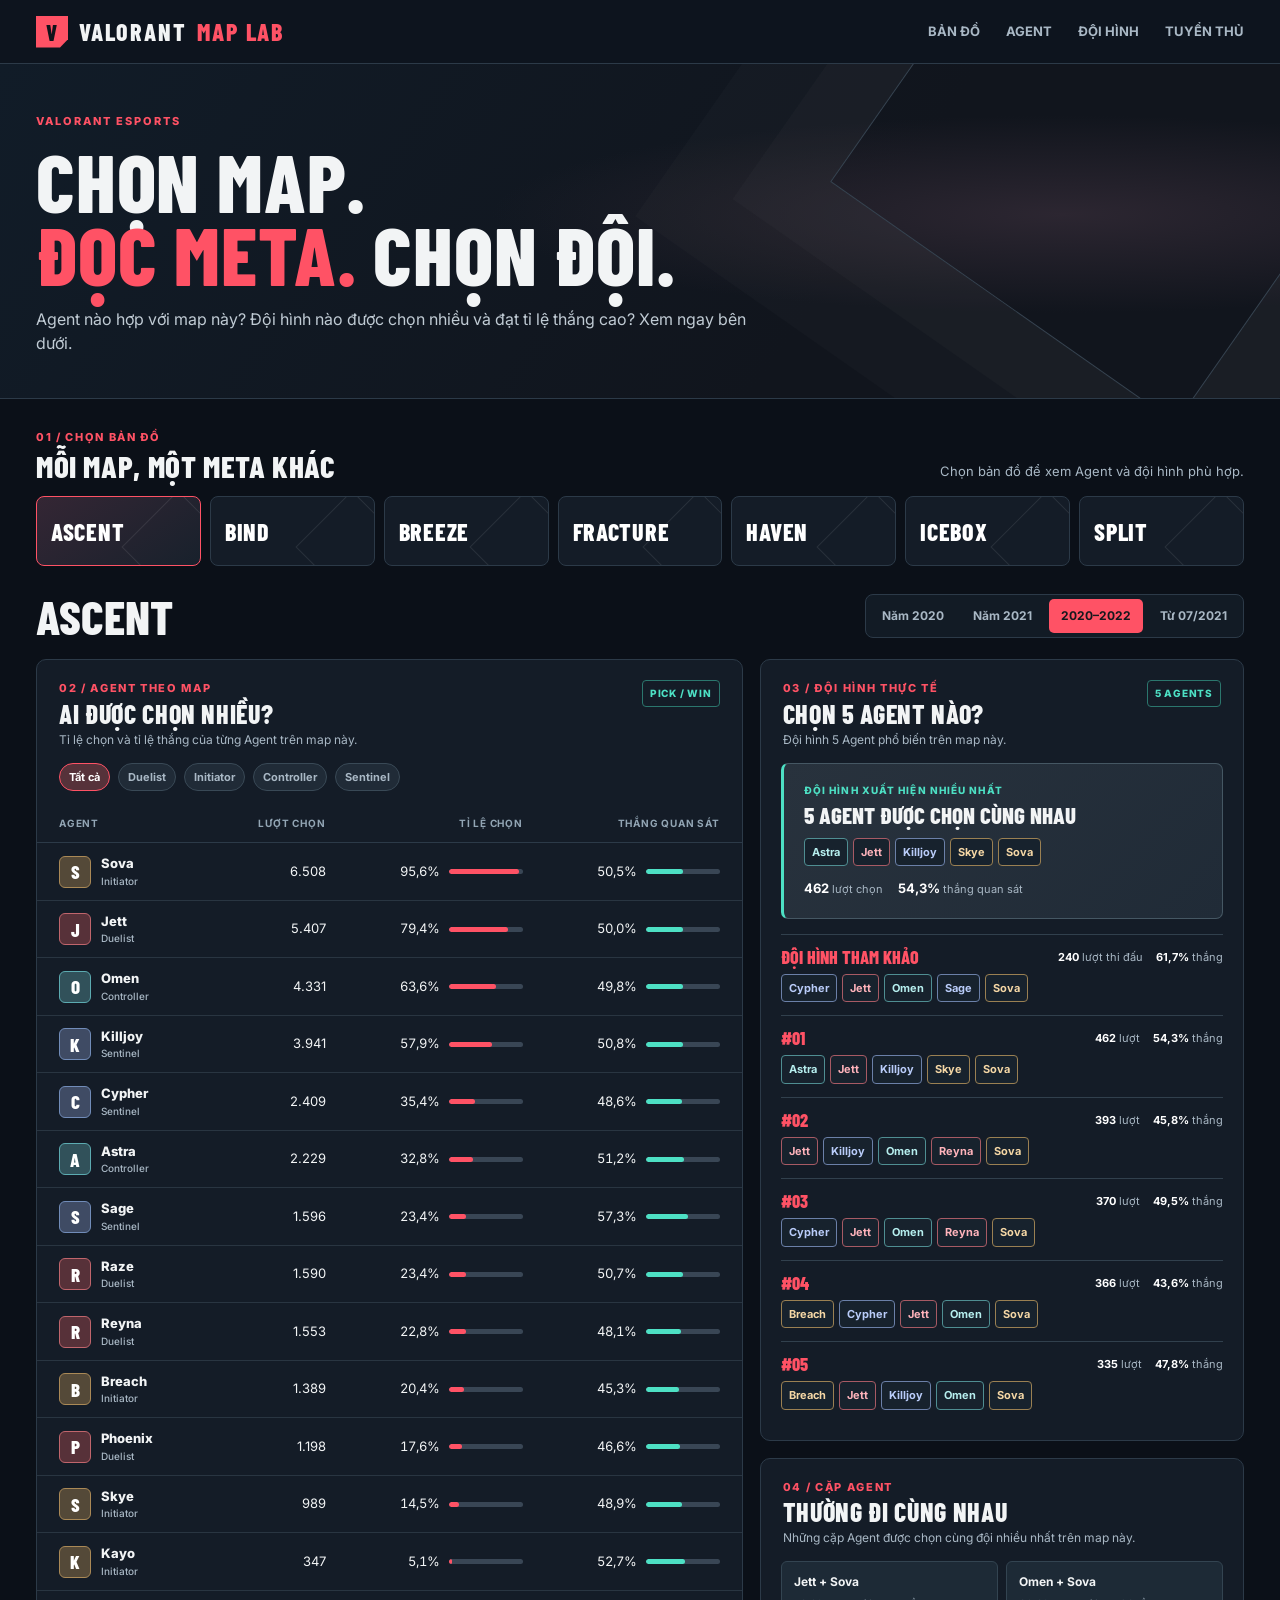
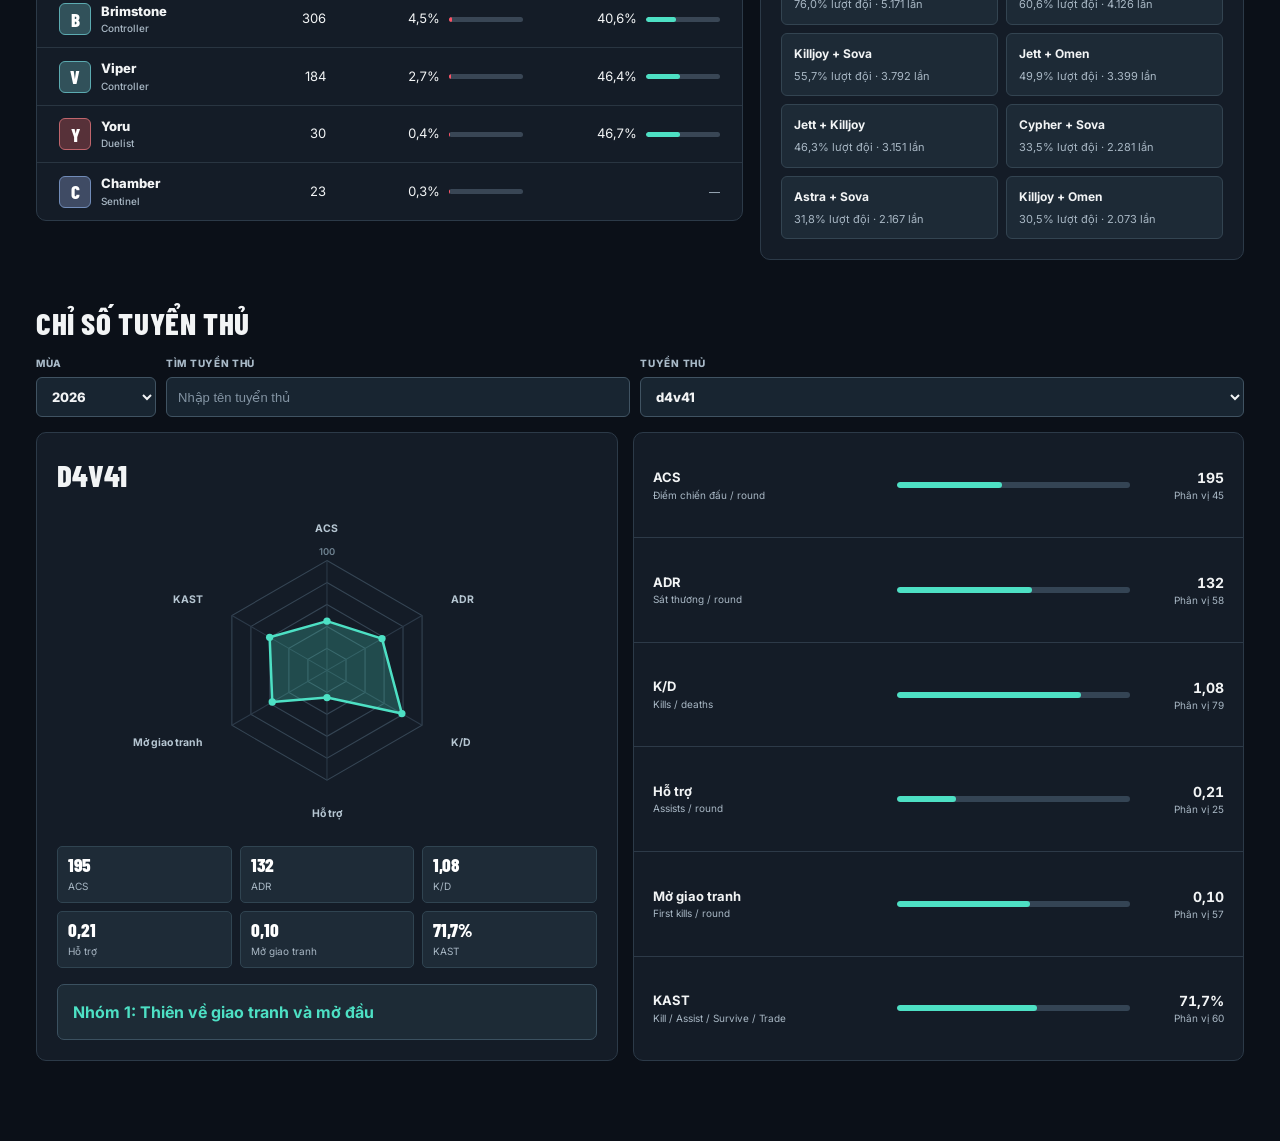
==== commit 040c5be0: "update" ====
--- a/dashboard/index.html
+++ b/dashboard/index.html
@@ -20,7 +20,7 @@
 @media(max-width:900px){.player-controls{grid-template-columns:repeat(2,minmax(0,1fr))}.player-grid{grid-template-columns:1fr}}
 @media(max-width:560px){.player-controls{grid-template-columns:repeat(2,minmax(0,1fr))}.player-controls label:nth-child(n+3){grid-column:span 2}.player-raw{grid-template-columns:repeat(2,1fr)}.player-metric{grid-template-columns:94px 1fr 70px;gap:7px;padding:11px}.player-metric-name b{font-size:11px}.player-metric-value b{font-size:12px}}
 
-</style>
+.player-cluster{margin-top:16px;padding:15px;background:#1d2b36;border:1px solid #3b5160;border-radius:7px}.player-cluster strong{display:block;font-size:16px;color:var(--mint)}.player-cluster p{font-size:12px;color:var(--muted);margin:5px 0}.player-cluster small{color:var(--muted);font-size:11px}</style>
 </head>
 <body>
 <header class="top"><div class="shell"><a class="brand" href="#top"><span class="brand-mark">V</span>VALORANT <em>MAP LAB</em></a><nav aria-label="Điều hướng"><a href="#maps">BẢN ĐỒ</a><a href="#agents">AGENT</a><a href="#lineups">ĐỘI HÌNH</a><a href="#players">TUYỂN THỦ</a></nav></div></header>
@@ -30,9 +30,10 @@
 <div class="main-grid"><section class="panel" id="agents"><div class="panel-head"><div><div class="overline">02 / AGENT THEO MAP</div><h3>Ai được chọn nhiều?</h3><p>Tỉ lệ chọn và tỉ lệ thắng của từng Agent trên map này.</p></div><span class="tag">PICK / WIN</span></div><div class="table-controls" id="roleFilters"></div><div class="table-wrap"><table class="agent-table"><thead><tr><th>Agent</th><th>Lượt chọn</th><th>Tỉ lệ chọn</th><th>Thắng quan sát</th></tr></thead><tbody id="agentRows"></tbody></table></div></section>
 <div class="side-stack"><section class="panel" id="lineups"><div class="panel-head"><div><div class="overline">03 / ĐỘI HÌNH THỰC TẾ</div><h3>Chọn 5 Agent nào?</h3><p>Đội hình 5 Agent phổ biến trên map này.</p></div><span class="tag">5 AGENTS</span></div><div id="featured"></div><div class="comp-list" id="compList"></div></section>
 <section class="panel"><div class="panel-head"><div><div class="overline">04 / CẶP AGENT</div><h3>Thường đi cùng nhau</h3><p>Những cặp Agent được chọn cùng đội nhiều nhất trên map này.</p></div></div><div class="pair-grid" id="pairs"></div></section></div></div>
-<section class="player-section" id="players"><div class="section-line"><div><h2>Chỉ số tuyển thủ</h2></div></div><div class="player-controls"><label>Mùa<select id="playerSeason" aria-label="Mùa VCT"></select></label><label>Tìm tuyển thủ<input id="playerSearch" type="search" placeholder="Nhập tên tuyển thủ" aria-label="Tìm tuyển thủ"></label><label>Tuyển thủ<select id="playerSelect" aria-label="Chọn tuyển thủ"></select></label></div><div class="player-grid"><div class="player-radar-card"><div class="player-heading"><div><h3 id="playerName">—</h3></div></div><div id="radarChart" role="img" aria-label="Biểu đồ sáu chỉ số tuyển thủ"></div><div class="player-raw" id="playerRaw"></div></div><div class="player-metrics" id="playerMetrics"></div></div></section>
+<section class="player-section" id="players"><div class="section-line"><div><h2>Chỉ số tuyển thủ</h2></div></div><div class="player-controls"><label>Mùa<select id="playerSeason" aria-label="Mùa VCT"></select></label><label>Tìm tuyển thủ<input id="playerSearch" type="search" placeholder="Nhập tên tuyển thủ" aria-label="Tìm tuyển thủ"></label><label>Tuyển thủ<select id="playerSelect" aria-label="Chọn tuyển thủ"></select></label></div><div class="player-grid"><div class="player-radar-card"><div class="player-heading"><div><h3 id="playerName">—</h3></div></div><div id="radarChart" role="img" aria-label="Biểu đồ sáu chỉ số tuyển thủ"></div><div class="player-raw" id="playerRaw"></div><div class="player-cluster" id="playerCluster" aria-live="polite"></div></div><div class="player-metrics" id="playerMetrics"></div></div></section>
+
 </main>
-<script>const DATA={"periods":{"all":"2020–2022","2020":"Năm 2020","2021":"Năm 2021","late":"Từ 07/2021"},"maps":{"Ascent":{"all":{"teams":6806,"games":3403,"unique_comps":391,"labeled_teams":6652,"first_date":"2020-06-04","last_date":"2022-01-08","agents":[{"name":"sova","role":"initiator","picks":6508,"pick_rate":0.9562151043197179,"labeled":6383,"wins":3223,"win_rate":0.5049349835500548,"ci_low":0.4926699997156948,"ci_high":0.5171940307309034},{"name":"jett","role":"duelist","picks":5407,"pick_rate":0.7944460769908904,"labeled":5369,"wins":2683,"win_rate":0.4997206183646862,"ci_low":0.48635104648415545,"ci_high":0.5130905897628539},{"name":"omen","role":"controller","picks":4331,"pick_rate":0.6363502791654423,"labeled":4209,"wins":2096,"win_rate":0.49798051793775244,"ci_low":0.48288381885117343,"ci_high":0.5130809000691868},{"name":"killjoy","role":"sentinel","picks":3941,"pick_rate":0.579047898912724,"labeled":3941,"wins":2001,"win_rate":0.5077391524993656,"ci_low":0.4921303689235197,"ci_high":0.5233328628574472},{"name":"cypher","role":"sentinel","picks":2409,"pick_rate":0.3539523949456362,"labeled":2275,"wins":1105,"win_rate":0.4857142857142857,"ci_low":0.4652176776421638,"ci_high":0.5062590586083944},{"name":"astra","role":"controller","picks":2229,"pick_rate":0.32750514252130475,"labeled":2229,"wins":1141,"win_rate":0.5118887393449978,"ci_low":0.49113469381548513,"ci_high":0.5326018757647305},{"name":"sage","role":"sentinel","picks":1596,"pick_rate":0.23449897149573906,"labeled":1490,"wins":854,"win_rate":0.5731543624161074,"ci_low":0.5478827887687547,"ci_high":0.5980496849285903},{"name":"raze","role":"duelist","picks":1590,"pick_rate":0.233617396414928,"labeled":1547,"wins":784,"win_rate":0.5067873303167421,"ci_low":0.4818875347638403,"ci_high":0.5316534999878713},{"name":"reyna","role":"duelist","picks":1553,"pick_rate":0.22818101674992652,"labeled":1509,"wins":726,"win_rate":0.48111332007952284,"ci_low":0.45598334606512725,"ci_high":0.506339213018388},{"name":"breach","role":"initiator","picks":1389,"pick_rate":0.20408463120775786,"labeled":1350,"wins":611,"win_rate":0.4525925925925926,"ci_low":0.426212409347579,"ci_high":0.47924181808936794},{"name":"phoenix","role":"duelist","picks":1198,"pick_rate":0.17602115780193947,"labeled":1149,"wins":536,"win_rate":0.46649260226283723,"ci_low":0.43780594080031304,"ci_high":0.49540257631079726},{"name":"skye","role":"initiator","picks":989,"pick_rate":0.14531295915368792,"labeled":989,"wins":484,"win_rate":0.48938321536905965,"ci_low":0.4583294391731912,"ci_high":0.5205191505716382},{"name":"kayo","role":"initiator","picks":347,"pick_rate":0.05098442550690567,"labeled":347,"wins":183,"win_rate":0.5273775216138329,"ci_low":0.47483503956026374,"ci_high":0.5793204539730002},{"name":"brimstone","role":"controller","picks":306,"pick_rate":0.0449603291213635,"labeled":239,"wins":97,"win_rate":0.40585774058577406,"ci_low":0.34556630278844785,"ci_high":0.46912771998195063},{"name":"viper","role":"controller","picks":184,"pick_rate":0.027034969144872172,"labeled":181,"wins":84,"win_rate":0.46408839779005523,"ci_low":0.3929351437306724,"ci_high":0.5367343678944162},{"name":"yoru","role":"duelist","picks":30,"pick_rate":0.004407875404055245,"labeled":30,"wins":14,"win_rate":0.4666666666666667,"ci_low":0.30232127224128236,"ci_high":0.6385798671847496},{"name":"chamber","role":"sentinel","picks":23,"pick_rate":0.0033793711431090215,"labeled":23,"wins":8,"win_rate":0.34782608695652173,"ci_low":0.18811054636982238,"ci_high":0.5511002309310836}],"comps":[{"agents":["astra","jett","killjoy","skye","sova"],"picks":462,"pick_rate":0.06788128122245078,"labeled":462,"wins":251,"win_rate":0.5432900432900433,"ci_low":0.49769680070762445,"ci_high":0.5881692962661108},{"agents":["jett","killjoy","omen","reyna","sova"],"picks":393,"pick_rate":0.05774316779312372,"labeled":393,"wins":180,"win_rate":0.4580152671755725,"ci_low":0.4093991468955013,"ci_high":0.5074442485549756},{"agents":["cypher","jett","omen","reyna","sova"],"picks":370,"pick_rate":0.054363796650014694,"labeled":368,"wins":182,"win_rate":0.4945652173913043,"ci_low":0.443802882694096,"ci_high":0.5454398486194525},{"agents":["breach","cypher","jett","omen","sova"],"picks":366,"pick_rate":0.053776079929473995,"labeled":365,"wins":159,"win_rate":0.43561643835616437,"ci_low":0.38567966743726434,"ci_high":0.4868943589198492},{"agents":["breach","jett","killjoy","omen","sova"],"picks":335,"pick_rate":0.049221275345283574,"labeled":335,"wins":160,"win_rate":0.47761194029850745,"ci_low":0.42467982082428163,"ci_high":0.5310517068275769},{"agents":["jett","killjoy","omen","sage","sova"],"picks":285,"pick_rate":0.04187481633852483,"labeled":285,"wins":173,"win_rate":0.6070175438596491,"ci_low":0.549249644879784,"ci_high":0.6619387711932471},{"agents":["cypher","jett","omen","sage","sova"],"picks":248,"pick_rate":0.03643843667352336,"labeled":240,"wins":148,"win_rate":0.6166666666666667,"ci_low":0.5537748577951055,"ci_high":0.6758824279182428},{"agents":["cypher","jett","omen","phoenix","sova"],"picks":231,"pick_rate":0.03394064061122539,"labeled":228,"wins":103,"win_rate":0.4517543859649123,"ci_low":0.3884870213408289,"ci_high":0.5166206038653464},{"agents":["jett","killjoy","omen","raze","sova"],"picks":225,"pick_rate":0.03305906553041434,"labeled":225,"wins":119,"win_rate":0.5288888888888889,"ci_low":0.46372769784587325,"ci_high":0.5930801552717415},{"agents":["jett","killjoy","omen","phoenix","sova"],"picks":203,"pick_rate":0.029826623567440494,"labeled":203,"wins":94,"win_rate":0.4630541871921182,"ci_low":0.3957823982872206,"ci_high":0.531698340597027},{"agents":["astra","jett","killjoy","sage","sova"],"picks":187,"pick_rate":0.027475756685277696,"labeled":187,"wins":111,"win_rate":0.5935828877005348,"ci_low":0.5219875163899077,"ci_high":0.6614106525627736},{"agents":["astra","jett","kayo","killjoy","sova"],"picks":181,"pick_rate":0.02659418160446665,"labeled":181,"wins":91,"win_rate":0.5027624309392266,"ci_low":0.43062419762658743,"ci_high":0.5747858399407135}],"strongest_comp":{"agents":["cypher","jett","omen","sage","sova"],"picks":248,"pick_rate":0.03643843667352336,"labeled":240,"wins":148,"win_rate":0.6166666666666667,"ci_low":0.5537748577951055,"ci_high":0.6758824279182428},"pairs":[{"agents":["jett","sova"],"picks":5171,"share":0.7597707904789891},{"agents":["omen","sova"],"picks":4126,"share":0.6062297972377314},{"agents":["killjoy","sova"],"picks":3792,"share":0.557155451072583},{"agents":["jett","omen"],"picks":3399,"share":0.4994122832794593},{"agents":["jett","killjoy"],"picks":3151,"share":0.46297384660593593},{"agents":["cypher","sova"],"picks":2281,"share":0.33514545988833383},{"agents":["astra","sova"],"picks":2167,"share":0.31839553335292387},{"agents":["killjoy","omen"],"picks":2073,"share":0.30458419042021745}],"events":[{"name":"First Strike: North America","teams":244,"games":122},{"name":"First Strike: Europe","teams":96,"games":48},{"name":"Champions Tour North America Stage 1: Challengers 1","teams":96,"games":48},{"name":"Valorant Elite Showdown","teams":72,"games":36},{"name":"Champions Tour North America Stage 2: Challengers 1","teams":70,"games":35},{"name":"Champions Tour Europe Stage 3: Challengers 1","teams":66,"games":33}]},"2020":{"teams":2024,"games":1012,"unique_comps":162,"labeled_teams":1870,"first_date":"2020-06-04","last_date":"2020-12-29","agents":[{"name":"omen","role":"controller","picks":1940,"pick_rate":0.958498023715415,"labeled":1818,"wins":914,"win_rate":0.5027502750275028,"ci_low":0.4797848812718338,"ci_high":0.5257040701276734},{"name":"sova","role":"initiator","picks":1865,"pick_rate":0.9214426877470355,"labeled":1740,"wins":888,"win_rate":0.5103448275862069,"ci_low":0.4868592409785782,"ci_high":0.5337848358687687},{"name":"jett","role":"duelist","picks":1513,"pick_rate":0.7475296442687747,"labeled":1475,"wins":738,"win_rate":0.5003389830508475,"ci_low":0.4748542462162922,"ci_high":0.5258219587268199},{"name":"cypher","role":"sentinel","picks":1258,"pick_rate":0.6215415019762845,"labeled":1124,"wins":550,"win_rate":0.4893238434163701,"ci_low":0.46018571393797586,"ci_high":0.5185347021204494},{"name":"breach","role":"initiator","picks":772,"pick_rate":0.3814229249011858,"labeled":733,"wins":356,"win_rate":0.48567530695770805,"ci_low":0.4496620884272527,"ci_high":0.5218378920298768},{"name":"killjoy","role":"sentinel","picks":665,"pick_rate":0.3285573122529644,"labeled":665,"wins":338,"win_rate":0.5082706766917293,"ci_low":0.4703348521459831,"ci_high":0.5461114932966449},{"name":"reyna","role":"duelist","picks":574,"pick_rate":0.283596837944664,"labeled":530,"wins":258,"win_rate":0.4867924528301887,"ci_low":0.44448715114212384,"ci_high":0.5292878412900884},{"name":"raze","role":"duelist","picks":497,"pick_rate":0.24555335968379446,"labeled":454,"wins":226,"win_rate":0.4977973568281938,"ci_low":0.4520159657133646,"ci_high":0.5436157112683688},{"name":"sage","role":"sentinel","picks":474,"pick_rate":0.2341897233201581,"labeled":368,"wins":215,"win_rate":0.5842391304347826,"ci_low":0.5332662927235156,"ci_high":0.6334713719164816},{"name":"phoenix","role":"duelist","picks":372,"pick_rate":0.18379446640316205,"labeled":323,"wins":146,"win_rate":0.4520123839009288,"ci_low":0.39861644949898,"ci_high":0.5065363829434018},{"name":"brimstone","role":"controller","picks":143,"pick_rate":0.07065217391304347,"labeled":76,"wins":28,"win_rate":0.3684210526315789,"ci_low":0.268752586837069,"ci_high":0.480751431118483},{"name":"viper","role":"controller","picks":26,"pick_rate":0.012845849802371542,"labeled":23,"wins":10,"win_rate":0.43478260869565216,"ci_low":0.25634368332198654,"ci_high":0.6318895069498304},{"name":"skye","role":"initiator","picks":21,"pick_rate":0.010375494071146246,"labeled":21,"wins":8,"win_rate":0.38095238095238093,"ci_low":0.20750767797982506,"ci_high":0.5912170418449848}],"comps":[{"agents":["breach","cypher","jett","omen","sova"],"picks":273,"pick_rate":0.13488142292490118,"labeled":272,"wins":123,"win_rate":0.4522058823529412,"ci_low":0.3941319198269107,"ci_high":0.5116110863041443},{"agents":["cypher","jett","omen","reyna","sova"],"picks":196,"pick_rate":0.09683794466403162,"labeled":194,"wins":102,"win_rate":0.5257731958762887,"ci_low":0.4556901252477047,"ci_high":0.5948553616468616},{"agents":["breach","jett","killjoy","omen","sova"],"picks":172,"pick_rate":0.08498023715415019,"labeled":172,"wins":91,"win_rate":0.5290697674418605,"ci_low":0.45465341557773686,"ci_high":0.6022159486682666},{"agents":["cypher","jett","omen","sage","sova"],"picks":134,"pick_rate":0.06620553359683795,"labeled":126,"wins":75,"win_rate":0.5952380952380952,"ci_low":0.507943775465677,"ci_high":0.6768968303186016},{"agents":["jett","killjoy","omen","reyna","sova"],"picks":127,"pick_rate":0.06274703557312253,"labeled":127,"wins":57,"win_rate":0.44881889763779526,"ci_low":0.3650835857973957,"ci_high":0.5355596347073979},{"agents":["cypher","jett","omen","phoenix","sova"],"picks":99,"pick_rate":0.04891304347826087,"labeled":96,"wins":42,"win_rate":0.4375,"ci_low":0.34256663889153366,"ci_high":0.5372429795440685},{"agents":["cypher","jett","omen","raze","sova"],"picks":78,"pick_rate":0.038537549407114624,"labeled":78,"wins":45,"win_rate":0.5769230769230769,"ci_low":0.46621355164287304,"ci_high":0.680411147776493},{"agents":["jett","killjoy","omen","sage","sova"],"picks":60,"pick_rate":0.029644268774703556,"labeled":60,"wins":38,"win_rate":0.6333333333333333,"ci_low":0.5068276736679673,"ci_high":0.7437926115379172},{"agents":["jett","killjoy","omen","raze","sova"],"picks":54,"pick_rate":0.0266798418972332,"labeled":54,"wins":27,"win_rate":0.5,"ci_low":0.37114361988923295,"ci_high":0.628856380110767},{"agents":["cypher","omen","raze","sage","sova"],"picks":52,"pick_rate":0.025691699604743084,"labeled":44,"wins":24,"win_rate":0.5454545454545454,"ci_low":0.4006593217065349,"ci_high":0.6829499221314639},{"agents":["breach","killjoy","omen","raze","sova"],"picks":39,"pick_rate":0.019268774703557312,"labeled":39,"wins":20,"win_rate":0.5128205128205128,"ci_low":0.3619910864569657,"ci_high":0.661350712168669},{"agents":["breach","cypher","omen","sage","sova"],"picks":38,"pick_rate":0.018774703557312252,"labeled":30,"wins":25,"win_rate":0.8333333333333334,"ci_low":0.6643529481431982,"ci_high":0.9266356575964831}],"strongest_comp":{"agents":["cypher","jett","omen","sage","sova"],"picks":134,"pick_rate":0.06620553359683795,"labeled":126,"wins":75,"win_rate":0.5952380952380952,"ci_low":0.507943775465677,"ci_high":0.6768968303186016},"pairs":[{"agents":["omen","sova"],"picks":1797,"share":0.8878458498023716},{"agents":["jett","omen"],"picks":1463,"share":0.7228260869565217},{"agents":["jett","sova"],"picks":1386,"share":0.6847826086956522},{"agents":["cypher","omen"],"picks":1193,"share":0.5894268774703557},{"agents":["cypher","sova"],"picks":1167,"share":0.5765810276679841},{"agents":["cypher","jett"],"picks":887,"share":0.4382411067193676},{"agents":["breach","omen"],"picks":747,"share":0.36907114624505927},{"agents":["breach","sova"],"picks":693,"share":0.3423913043478261}],"events":[{"name":"First Strike: North America","teams":244,"games":122},{"name":"First Strike: Europe","teams":96,"games":48},{"name":"First Strike: Turkey","teams":62,"games":31},{"name":"PAX Arena Invitational","teams":46,"games":23},{"name":"FaZe Clan Invitational","teams":44,"games":22},{"name":"First Strike: CIS","teams":40,"games":20}]},"2021":{"teams":4752,"games":2376,"unique_comps":298,"labeled_teams":4752,"first_date":"2021-01-02","last_date":"2021-12-30","agents":[{"name":"sova","role":"initiator","picks":4613,"pick_rate":0.9707491582491582,"labeled":4613,"wins":2320,"win_rate":0.5029265120312161,"ci_low":0.4885013906946949,"ci_high":0.5173467631600961},{"name":"jett","role":"duelist","picks":3866,"pick_rate":0.8135521885521886,"labeled":3866,"wins":1930,"win_rate":0.4992240041386446,"ci_low":0.483471205498688,"ci_high":0.5149783434440905},{"name":"killjoy","role":"sentinel","picks":3251,"pick_rate":0.6841329966329966,"labeled":3251,"wins":1651,"win_rate":0.5078437403875731,"ci_low":0.49065904689750617,"ci_high":0.5250099183756426},{"name":"omen","role":"controller","picks":2391,"pick_rate":0.5031565656565656,"labeled":2391,"wins":1182,"win_rate":0.49435382685069007,"ci_low":0.4743384600003488,"ci_high":0.5143873079168279},{"name":"astra","role":"controller","picks":2199,"pick_rate":0.46275252525252525,"labeled":2199,"wins":1126,"win_rate":0.5120509322419281,"ci_low":0.4911557814712992,"ci_high":0.5329040510650029},{"name":"cypher","role":"sentinel","picks":1149,"pick_rate":0.24179292929292928,"labeled":1149,"wins":553,"win_rate":0.48128807658833767,"ci_low":0.45250759591449036,"ci_high":0.5101932642904153},{"name":"sage","role":"sentinel","picks":1116,"pick_rate":0.23484848484848486,"labeled":1116,"wins":635,"win_rate":0.5689964157706093,"ci_low":0.5397537515541129,"ci_high":0.5977656976251282},{"name":"raze","role":"duelist","picks":1092,"pick_rate":0.2297979797979798,"labeled":1092,"wins":558,"win_rate":0.510989010989011,"ci_low":0.48135349149165624,"ci_high":0.5405474839777911},{"name":"reyna","role":"duelist","picks":974,"pick_rate":0.20496632996632996,"labeled":974,"wins":466,"win_rate":0.4784394250513347,"ci_low":0.4472136823722951,"ci_high":0.5098345757504927},{"name":"skye","role":"initiator","picks":959,"pick_rate":0.2018097643097643,"labeled":959,"wins":473,"win_rate":0.4932221063607925,"ci_low":0.4616693833429599,"ci_high":0.5248289150271976},{"name":"phoenix","role":"duelist","picks":826,"pick_rate":0.17382154882154882,"labeled":826,"wins":390,"win_rate":0.4721549636803874,"ci_low":0.43831687444804157,"ci_high":0.5062508599243976},{"name":"breach","role":"initiator","picks":616,"pick_rate":0.12962962962962962,"labeled":616,"wins":254,"win_rate":0.41233766233766234,"ci_low":0.3741240873268732,"ci_high":0.45163784927112216},{"name":"kayo","role":"initiator","picks":337,"pick_rate":0.07091750841750842,"labeled":337,"wins":177,"win_rate":0.5252225519287834,"ci_low":0.4719227851565475,"ci_high":0.5779537557351746},{"name":"brimstone","role":"controller","picks":163,"pick_rate":0.034301346801346805,"labeled":163,"wins":69,"win_rate":0.4233128834355828,"ci_low":0.3500848681946965,"ci_high":0.500072406729543},{"name":"viper","role":"controller","picks":157,"pick_rate":0.03303872053872054,"labeled":157,"wins":74,"win_rate":0.4713375796178344,"ci_low":0.39487335343585284,"ci_high":0.5491709734049646},{"name":"yoru","role":"duelist","picks":30,"pick_rate":0.006313131313131313,"labeled":30,"wins":14,"win_rate":0.4666666666666667,"ci_low":0.30232127224128236,"ci_high":0.6385798671847496},{"name":"chamber","role":"sentinel","picks":21,"pick_rate":0.004419191919191919,"labeled":21,"wins":8,"win_rate":0.38095238095238093,"ci_low":0.20750767797982506,"ci_high":0.5912170418449848}],"comps":[{"agents":["astra","jett","killjoy","skye","sova"],"picks":455,"pick_rate":0.09574915824915825,"labeled":455,"wins":249,"win_rate":0.5472527472527473,"ci_low":0.5013097962579373,"ci_high":0.5924044615600114},{"agents":["jett","killjoy","omen","reyna","sova"],"picks":266,"pick_rate":0.05597643097643098,"labeled":266,"wins":123,"win_rate":0.462406015037594,"ci_low":0.4034492816203819,"ci_high":0.5224331620058049},{"agents":["jett","killjoy","omen","sage","sova"],"picks":225,"pick_rate":0.04734848484848485,"labeled":225,"wins":135,"win_rate":0.6,"ci_low":0.5348253323574069,"ci_high":0.6618172361266449},{"agents":["astra","jett","killjoy","sage","sova"],"picks":182,"pick_rate":0.0382996632996633,"labeled":182,"wins":107,"win_rate":0.5879120879120879,"ci_low":0.5153036889885277,"ci_high":0.6568859606916301},{"agents":["astra","jett","kayo","killjoy","sova"],"picks":174,"pick_rate":0.036616161616161616,"labeled":174,"wins":87,"win_rate":0.5,"ci_low":0.4265131896987798,"ci_high":0.5734868103012202},{"agents":["cypher","jett","omen","reyna","sova"],"picks":174,"pick_rate":0.036616161616161616,"labeled":174,"wins":80,"win_rate":0.45977011494252873,"ci_low":0.3873854202140897,"ci_high":0.5338928408901739},{"agents":["astra","jett","killjoy","phoenix","sova"],"picks":172,"pick_rate":0.0361952861952862,"labeled":172,"wins":75,"win_rate":0.436046511627907,"ci_low":0.36413387155549903,"ci_high":0.5107535271032939},{"agents":["jett","killjoy","omen","raze","sova"],"picks":171,"pick_rate":0.03598484848484849,"labeled":171,"wins":92,"win_rate":0.5380116959064327,"ci_low":0.46327168647667566,"ci_high":0.6110813279089167},{"agents":["jett","killjoy","omen","phoenix","sova"],"picks":166,"pick_rate":0.03493265993265993,"labeled":166,"wins":78,"win_rate":0.46987951807228917,"ci_low":0.3954966719052559,"ci_high":0.5456249378770354},{"agents":["breach","jett","killjoy","omen","sova"],"picks":163,"pick_rate":0.034301346801346805,"labeled":163,"wins":69,"win_rate":0.4233128834355828,"ci_low":0.3500848681946965,"ci_high":0.500072406729543},{"agents":["astra","jett","killjoy","reyna","sova"],"picks":138,"pick_rate":0.02904040404040404,"labeled":138,"wins":77,"win_rate":0.5579710144927537,"ci_low":0.47465511928617377,"ci_high":0.6381467667613611},{"agents":["cypher","jett","omen","phoenix","sova"],"picks":132,"pick_rate":0.027777777777777776,"labeled":132,"wins":61,"win_rate":0.4621212121212121,"ci_low":0.3793439270607824,"ci_high":0.5470409211742207}],"strongest_comp":{"agents":["cypher","jett","omen","sage","sova"],"picks":114,"pick_rate":0.023989898989898988,"labeled":114,"wins":73,"win_rate":0.6403508771929824,"ci_low":0.5490074186735066,"ci_high":0.7225435446535358},"pairs":[{"agents":["jett","sova"],"picks":3757,"share":0.7906144781144782},{"agents":["killjoy","sova"],"picks":3165,"share":0.6660353535353535},{"agents":["jett","killjoy"],"picks":2600,"share":0.5471380471380471},{"agents":["omen","sova"],"picks":2329,"share":0.4901094276094276},{"agents":["astra","sova"],"picks":2137,"share":0.4497053872053872},{"agents":["jett","omen"],"picks":1936,"share":0.4074074074074074},{"agents":["astra","jett"],"picks":1801,"share":0.3789983164983165},{"agents":["astra","killjoy"],"picks":1742,"share":0.36658249158249157}],"events":[{"name":"Champions Tour North America Stage 1: Challengers 1","teams":96,"games":48},{"name":"Valorant Elite Showdown","teams":72,"games":36},{"name":"Champions Tour North America Stage 2: Challengers 1","teams":70,"games":35},{"name":"Champions Tour Europe Stage 3: Challengers 1","teams":66,"games":33},{"name":"Champions Tour North America Stage 1: Challengers 2","teams":64,"games":32},{"name":"Champions Tour North America Stage 2: Challengers 2","teams":58,"games":29}]},"late":{"teams":1980,"games":990,"unique_comps":164,"labeled_teams":1980,"first_date":"2021-07-01","last_date":"2022-01-08","agents":[{"name":"sova","role":"initiator","picks":1924,"pick_rate":0.9717171717171718,"labeled":1924,"wins":971,"win_rate":0.5046777546777547,"ci_low":0.48234960288617196,"ci_high":0.526987263794161},{"name":"jett","role":"duelist","picks":1770,"pick_rate":0.8939393939393939,"labeled":1770,"wins":882,"win_rate":0.49830508474576274,"ci_low":0.47504037432941487,"ci_high":0.5215771365013157},{"name":"killjoy","role":"sentinel","picks":1486,"pick_rate":0.7505050505050505,"labeled":1486,"wins":761,"win_rate":0.5121130551816958,"ci_low":0.4866996439773552,"ci_high":0.5374639986541836},{"name":"astra","role":"controller","picks":1449,"pick_rate":0.7318181818181818,"labeled":1449,"wins":727,"win_rate":0.5017253278122843,"ci_low":0.4760100383154989,"ci_high":0.5274314930943946},{"name":"skye","role":"initiator","picks":689,"pick_rate":0.347979797979798,"labeled":689,"wins":337,"win_rate":0.48911465892597966,"ci_low":0.4519524132466062,"ci_high":0.5263976165437528},{"name":"omen","role":"controller","picks":509,"pick_rate":0.25707070707070706,"labeled":509,"wins":257,"win_rate":0.5049115913555993,"ci_low":0.46160213332848,"ci_high":0.5481474657680053},{"name":"sage","role":"sentinel","picks":447,"pick_rate":0.22575757575757577,"labeled":447,"wins":253,"win_rate":0.5659955257270693,"ci_low":0.519679031461638,"ci_high":0.611187330471245},{"name":"cypher","role":"sentinel","picks":353,"pick_rate":0.1782828282828283,"labeled":353,"wins":157,"win_rate":0.4447592067988669,"ci_low":0.39378945679437316,"ci_high":0.49691835305739307},{"name":"kayo","role":"initiator","picks":347,"pick_rate":0.17525252525252524,"labeled":347,"wins":183,"win_rate":0.5273775216138329,"ci_low":0.47483503956026374,"ci_high":0.5793204539730002},{"name":"reyna","role":"duelist","picks":252,"pick_rate":0.12727272727272726,"labeled":252,"wins":123,"win_rate":0.4880952380952381,"ci_low":0.4270221446232922,"ci_high":0.5495258444449438},{"name":"raze","role":"duelist","picks":196,"pick_rate":0.09898989898989899,"labeled":196,"wins":92,"win_rate":0.46938775510204084,"ci_low":0.4007798468147511,"ci_high":0.5391725955195776},{"name":"breach","role":"initiator","picks":192,"pick_rate":0.09696969696969697,"labeled":192,"wins":86,"win_rate":0.4479166666666667,"ci_low":0.37928349393431443,"ci_high":0.5185931574002334},{"name":"phoenix","role":"duelist","picks":181,"pick_rate":0.09141414141414142,"labeled":181,"wins":80,"win_rate":0.4419889502762431,"ci_low":0.37158935184914943,"ci_high":0.5147998592375322},{"name":"viper","role":"controller","picks":51,"pick_rate":0.025757575757575757,"labeled":51,"wins":21,"win_rate":0.4117647058823529,"ci_low":0.28754192992486893,"ci_high":0.5483490725258254},{"name":"brimstone","role":"controller","picks":25,"pick_rate":0.012626262626262626,"labeled":25,"wins":8,"win_rate":0.32,"ci_low":0.17204987516891143,"ci_high":0.5159008626542329},{"name":"chamber","role":"sentinel","picks":23,"pick_rate":0.011616161616161616,"labeled":23,"wins":8,"win_rate":0.34782608695652173,"ci_low":0.18811054636982238,"ci_high":0.5511002309310836},{"name":"yoru","role":"duelist","picks":6,"pick_rate":0.0030303030303030303,"labeled":6,"wins":4,"win_rate":0.6666666666666666,"ci_low":0.29998832134152864,"ci_high":0.9032306674407831}],"comps":[{"agents":["astra","jett","killjoy","skye","sova"],"picks":393,"pick_rate":0.1984848484848485,"labeled":393,"wins":208,"win_rate":0.5292620865139949,"ci_low":0.47986771453851185,"ci_high":0.578089918935398},{"agents":["astra","jett","kayo","killjoy","sova"],"picks":181,"pick_rate":0.09141414141414142,"labeled":181,"wins":91,"win_rate":0.5027624309392266,"ci_low":0.43062419762658743,"ci_high":0.5747858399407135},{"agents":["astra","jett","killjoy","sage","sova"],"picks":118,"pick_rate":0.0595959595959596,"labeled":118,"wins":72,"win_rate":0.6101694915254238,"ci_low":0.5200255656951949,"ci_high":0.6933662479382441},{"agents":["astra","breach","jett","killjoy","sova"],"picks":98,"pick_rate":0.049494949494949494,"labeled":98,"wins":48,"win_rate":0.4897959183673469,"ci_low":0.3930904002751632,"ci_high":0.5872712594002543},{"agents":["astra","jett","killjoy","reyna","sova"],"picks":91,"pick_rate":0.04595959595959596,"labeled":91,"wins":49,"win_rate":0.5384615384615384,"ci_low":0.4365598988443711,"ci_high":0.6372473756005981},{"agents":["jett","killjoy","omen","sage","sova"],"picks":87,"pick_rate":0.04393939393939394,"labeled":87,"wins":49,"win_rate":0.5632183908045977,"ci_low":0.45851365231750213,"ci_high":0.6625762448221343},{"agents":["astra","cypher","jett","skye","sova"],"picks":78,"pick_rate":0.03939393939393939,"labeled":78,"wins":31,"win_rate":0.3974358974358974,"ci_low":0.29611695255788584,"ci_high":0.5083834482162926},{"agents":["astra","jett","killjoy","phoenix","sova"],"picks":70,"pick_rate":0.03535353535353535,"labeled":70,"wins":31,"win_rate":0.44285714285714284,"ci_low":0.3324934170610057,"ci_high":0.5591665686381124},{"agents":["astra","jett","killjoy","raze","sova"],"picks":61,"pick_rate":0.03080808080808081,"labeled":61,"wins":28,"win_rate":0.45901639344262296,"ci_low":0.3401273088828912,"ci_high":0.5827617006418584},{"agents":["cypher","jett","omen","sage","sova"],"picks":49,"pick_rate":0.024747474747474747,"labeled":49,"wins":29,"win_rate":0.5918367346938775,"ci_low":0.4524706997204626,"ci_high":0.7178496539402894},{"agents":["jett","killjoy","omen","phoenix","sova"],"picks":44,"pick_rate":0.022222222222222223,"labeled":44,"wins":23,"win_rate":0.5227272727272727,"ci_low":0.379352201361717,"ci_high":0.6624524205572824},{"agents":["jett","killjoy","omen","skye","sova"],"picks":42,"pick_rate":0.021212121212121213,"labeled":42,"wins":18,"win_rate":0.42857142857142855,"ci_low":0.2911742951914822,"ci_high":0.5779402208812553}],"strongest_comp":{"agents":["astra","jett","killjoy","sage","sova"],"picks":118,"pick_rate":0.0595959595959596,"labeled":118,"wins":72,"win_rate":0.6101694915254238,"ci_low":0.5200255656951949,"ci_high":0.6933662479382441},"pairs":[{"agents":["jett","sova"],"picks":1733,"share":0.8752525252525253},{"agents":["killjoy","sova"],"picks":1447,"share":0.7308080808080808},{"agents":["astra","sova"],"picks":1409,"share":0.7116161616161616},{"agents":["jett","killjoy"],"picks":1324,"share":0.6686868686868687},{"agents":["astra","jett"],"picks":1313,"share":0.6631313131313131},{"agents":["astra","killjoy"],"picks":1159,"share":0.5853535353535354},{"agents":["skye","sova"],"picks":650,"share":0.3282828282828283},{"agents":["jett","skye"],"picks":627,"share":0.31666666666666665}],"events":[{"name":"Valorant Elite Showdown","teams":72,"games":36},{"name":"Champions Tour Game Changers Series III: EMEA","teams":52,"games":26},{"name":"Champions Tour North America Stage 3: Challengers 1","teams":50,"games":25},{"name":"Champions Tour Europe Stage 3: Challengers 2","teams":48,"games":24},{"name":"Champions Tour North America Stage 3: Challengers 2","teams":48,"games":24},{"name":"Champions Tour Korea Stage 3: Challengers ","teams":46,"games":23}]}},"Bind":{"all":{"teams":5896,"games":2948,"unique_comps":485,"labeled_teams":5730,"first_date":"2020-05-21","last_date":"2022-01-08","agents":[{"name":"sova","role":"initiator","picks":5020,"pick_rate":0.8514246947082768,"labeled":4909,"wins":2458,"win_rate":0.5007129761662253,"ci_low":0.4867307420207727,"ci_high":0.5146940952872325},{"name":"raze","role":"duelist","picks":4432,"pick_rate":0.751696065128901,"labeled":4323,"wins":2201,"win_rate":0.5091371732593106,"ci_low":0.494233113976175,"ci_high":0.5240250076060894},{"name":"cypher","role":"sentinel","picks":2956,"pick_rate":0.5013568521031208,"labeled":2812,"wins":1403,"win_rate":0.49893314366998576,"ci_low":0.48046655186721116,"ci_high":0.5174026464570128},{"name":"jett","role":"duelist","picks":2942,"pick_rate":0.4989823609226594,"labeled":2894,"wins":1438,"win_rate":0.4968901174844506,"ci_low":0.47868967270831103,"ci_high":0.515098807655833},{"name":"omen","role":"controller","picks":2631,"pick_rate":0.4462347354138399,"labeled":2583,"wins":1260,"win_rate":0.4878048780487805,"ci_low":0.46856051144707067,"ci_high":0.5070854654847986},{"name":"brimstone","role":"controller","picks":1650,"pick_rate":0.2798507462686567,"labeled":1529,"wins":776,"win_rate":0.5075212557226946,"ci_low":0.4824742750321107,"ci_high":0.5325305369458524},{"name":"skye","role":"initiator","picks":1606,"pick_rate":0.27238805970149255,"labeled":1606,"wins":811,"win_rate":0.5049813200498132,"ci_low":0.48054564621158624,"ci_high":0.5293932198234323},{"name":"viper","role":"controller","picks":1606,"pick_rate":0.27238805970149255,"labeled":1602,"wins":825,"win_rate":0.5149812734082397,"ci_low":0.49050099053359203,"ci_high":0.539389877905736},{"name":"astra","role":"controller","picks":1599,"pick_rate":0.27120081411126185,"labeled":1599,"wins":826,"win_rate":0.5165728580362726,"ci_low":0.4920682820486866,"ci_high":0.540997992248162},{"name":"breach","role":"initiator","picks":1272,"pick_rate":0.2157394843962008,"labeled":1243,"wins":584,"win_rate":0.46983105390185037,"ci_low":0.4422207464900548,"ci_high":0.49762726628077353},{"name":"sage","role":"sentinel","picks":1148,"pick_rate":0.19470827679782904,"labeled":1005,"wins":519,"win_rate":0.5164179104477612,"ci_low":0.48551774574775236,"ci_high":0.5471930385815218},{"name":"phoenix","role":"duelist","picks":903,"pick_rate":0.15315468113975578,"labeled":849,"wins":419,"win_rate":0.49352179034157834,"ci_low":0.45999609847419737,"ci_high":0.527105844020165},{"name":"killjoy","role":"sentinel","picks":875,"pick_rate":0.1484056987788331,"labeled":875,"wins":423,"win_rate":0.48342857142857143,"ci_low":0.4504615318927611,"ci_high":0.5165404853080633},{"name":"reyna","role":"duelist","picks":636,"pick_rate":0.1078697421981004,"labeled":617,"wins":285,"win_rate":0.4619124797406807,"ci_low":0.4229306630316904,"ci_high":0.5013656470093893},{"name":"kayo","role":"initiator","picks":119,"pick_rate":0.0201831750339213,"labeled":119,"wins":49,"win_rate":0.4117647058823529,"ci_low":0.32744744181799823,"ci_high":0.5016006982257654},{"name":"yoru","role":"duelist","picks":75,"pick_rate":0.012720488466757123,"labeled":75,"wins":42,"win_rate":0.56,"ci_low":0.44746569425928456,"ci_high":0.6666872402321515},{"name":"chamber","role":"sentinel","picks":10,"pick_rate":0.0016960651289009499,"labeled":10,"wins":6,"win_rate":0.6,"ci_low":0.3126695474501864,"ci_high":0.8318224187964902}],"comps":[{"agents":["cypher","jett","omen","raze","sova"],"picks":544,"pick_rate":0.09226594301221167,"labeled":544,"wins":283,"win_rate":0.5202205882352942,"ci_low":0.47824323194616636,"ci_high":0.5619143610515177},{"agents":["breach","cypher","omen","raze","sova"],"picks":227,"pick_rate":0.03850067842605156,"labeled":225,"wins":114,"win_rate":0.5066666666666667,"ci_low":0.4417777824256676,"ci_high":0.571331722139936},{"agents":["astra","raze","skye","sova","viper"],"picks":222,"pick_rate":0.03765264586160109,"labeled":222,"wins":111,"win_rate":0.5,"ci_low":0.43478851280583025,"ci_high":0.5652114871941698},{"agents":["astra","jett","skye","sova","viper"],"picks":180,"pick_rate":0.030529172320217096,"labeled":180,"wins":97,"win_rate":0.5388888888888889,"ci_low":0.4660129481786236,"ci_high":0.6101395657246497},{"agents":["cypher","omen","phoenix","raze","sova"],"picks":175,"pick_rate":0.02968113975576662,"labeled":175,"wins":90,"win_rate":0.5142857142857142,"ci_low":0.4407270544828519,"ci_high":0.5872306466336668},{"agents":["breach","cypher","jett","omen","sova"],"picks":171,"pick_rate":0.02900271370420624,"labeled":171,"wins":76,"win_rate":0.4444444444444444,"ci_low":0.37199932266635044,"ci_high":0.5193308870777836},{"agents":["brimstone","raze","skye","sova","viper"],"picks":161,"pick_rate":0.027306648575305292,"labeled":161,"wins":74,"win_rate":0.45962732919254656,"ci_low":0.3844820789110116,"ci_high":0.5366543332567907},{"agents":["brimstone","cypher","jett","raze","sova"],"picks":143,"pick_rate":0.024253731343283583,"labeled":143,"wins":82,"win_rate":0.5734265734265734,"ci_low":0.4914867363162572,"ci_high":0.6515245084536174},{"agents":["jett","killjoy","omen","raze","sova"],"picks":129,"pick_rate":0.021879240162822253,"labeled":129,"wins":65,"win_rate":0.5038759689922481,"ci_low":0.4187389371363667,"ci_high":0.588788825251319},{"agents":["cypher","omen","raze","reyna","sova"],"picks":128,"pick_rate":0.021709633649932156,"labeled":127,"wins":61,"win_rate":0.48031496062992124,"ci_low":0.39528258938537786,"ci_high":0.5665032646549273},{"agents":["brimstone","cypher","raze","sage","sova"],"picks":119,"pick_rate":0.0201831750339213,"labeled":86,"wins":52,"win_rate":0.6046511627906976,"ci_low":0.49897526698784006,"ci_high":0.7013773536244373},{"agents":["breach","brimstone","cypher","jett","sova"],"picks":104,"pick_rate":0.017639077340569877,"labeled":104,"wins":53,"win_rate":0.5096153846153846,"ci_low":0.4149199155081078,"ci_high":0.6036258033981399}],"strongest_comp":{"agents":["brimstone","cypher","jett","raze","sova"],"picks":143,"pick_rate":0.024253731343283583,"labeled":143,"wins":82,"win_rate":0.5734265734265734,"ci_low":0.4914867363162572,"ci_high":0.6515245084536174},"pairs":[{"agents":["raze","sova"],"picks":3730,"share":0.6326322930800543},{"agents":["cypher","sova"],"picks":2606,"share":0.44199457259158753},{"agents":["jett","sova"],"picks":2463,"share":0.41774084124830396},{"agents":["omen","sova"],"picks":2356,"share":0.3995929443690638},{"agents":["cypher","raze"],"picks":2175,"share":0.36889416553595655},{"agents":["omen","raze"],"picks":2049,"share":0.3475237449118046},{"agents":["cypher","omen"],"picks":1842,"share":0.31241519674355495},{"agents":["jett","raze"],"picks":1694,"share":0.2873134328358209}],"events":[{"name":"First Strike: North America","teams":192,"games":96},{"name":"First Strike: Europe","teams":102,"games":51},{"name":"Champions Tour North America Stage 1: Challengers 1","teams":72,"games":36},{"name":"First Strike: CIS","teams":70,"games":35},{"name":"Valorant Elite Showdown","teams":64,"games":32},{"name":"Oceania Tour: Stage 01","teams":58,"games":29}]},"2020":{"teams":1944,"games":972,"unique_comps":193,"labeled_teams":1778,"first_date":"2020-05-21","last_date":"2020-12-29","agents":[{"name":"sova","role":"initiator","picks":1689,"pick_rate":0.8688271604938271,"labeled":1578,"wins":795,"win_rate":0.5038022813688213,"ci_low":0.4791535381360052,"ci_high":0.528432556451468},{"name":"cypher","role":"sentinel","picks":1513,"pick_rate":0.7782921810699589,"labeled":1369,"wins":694,"win_rate":0.5069393718042366,"ci_low":0.48047309162793006,"ci_high":0.5333668153212765},{"name":"omen","role":"controller","picks":1397,"pick_rate":0.7186213991769548,"labeled":1349,"wins":664,"win_rate":0.4922164566345441,"ci_low":0.4655975837700249,"ci_high":0.5188795346154536},{"name":"raze","role":"duelist","picks":1325,"pick_rate":0.6815843621399177,"labeled":1216,"wins":634,"win_rate":0.5213815789473685,"ci_low":0.4932806893537163,"ci_high":0.5493477961807991},{"name":"jett","role":"duelist","picks":1052,"pick_rate":0.5411522633744856,"labeled":1004,"wins":492,"win_rate":0.4900398406374502,"ci_low":0.4592143837559223,"ci_high":0.5209412279989409},{"name":"breach","role":"initiator","picks":728,"pick_rate":0.37448559670781895,"labeled":699,"wins":332,"win_rate":0.474964234620887,"ci_low":0.4381816253377109,"ci_high":0.5120205254740796},{"name":"brimstone","role":"controller","picks":543,"pick_rate":0.279320987654321,"labeled":422,"wins":221,"win_rate":0.523696682464455,"ci_low":0.47604580765650667,"ci_high":0.5709200124982176},{"name":"phoenix","role":"duelist","picks":427,"pick_rate":0.21965020576131689,"labeled":373,"wins":176,"win_rate":0.4718498659517426,"ci_low":0.4217329150504864,"ci_high":0.5225407532494042},{"name":"sage","role":"sentinel","picks":408,"pick_rate":0.20987654320987653,"labeled":265,"wins":141,"win_rate":0.5320754716981132,"ci_low":0.4719692273406151,"ci_high":0.5912650340236976},{"name":"killjoy","role":"sentinel","picks":291,"pick_rate":0.14969135802469136,"labeled":291,"wins":146,"win_rate":0.5017182130584192,"ci_low":0.4446230277292036,"ci_high":0.5587686239237517},{"name":"reyna","role":"duelist","picks":252,"pick_rate":0.12962962962962962,"labeled":233,"wins":107,"win_rate":0.4592274678111588,"ci_low":0.39641830690973834,"ci_high":0.5233592997269336},{"name":"viper","role":"controller","picks":68,"pick_rate":0.03497942386831276,"labeled":64,"wins":27,"win_rate":0.421875,"ci_low":0.3086959366145158,"ci_high":0.5439018794747275},{"name":"skye","role":"initiator","picks":27,"pick_rate":0.013888888888888888,"labeled":27,"wins":16,"win_rate":0.5925925925925926,"ci_low":0.4072638305536409,"ci_high":0.7548548662714265}],"comps":[{"agents":["cypher","jett","omen","raze","sova"],"picks":238,"pick_rate":0.12242798353909465,"labeled":238,"wins":124,"win_rate":0.5210084033613446,"ci_low":0.4577120423755249,"ci_high":0.5836373367221986},{"agents":["breach","cypher","omen","raze","sova"],"picks":163,"pick_rate":0.08384773662551441,"labeled":161,"wins":80,"win_rate":0.4968944099378882,"ci_low":0.4206386796275324,"ci_high":0.5732948905392217},{"agents":["breach","cypher","jett","omen","sova"],"picks":131,"pick_rate":0.06738683127572016,"labeled":131,"wins":62,"win_rate":0.4732824427480916,"ci_low":0.38976625692005357,"ci_high":0.5583209802530442},{"agents":["brimstone","cypher","raze","sage","sova"],"picks":99,"pick_rate":0.05092592592592592,"labeled":66,"wins":42,"win_rate":0.6363636363636364,"ci_low":0.5157941737921341,"ci_high":0.7419318805937907},{"agents":["jett","killjoy","omen","raze","sova"],"picks":76,"pick_rate":0.03909465020576132,"labeled":76,"wins":45,"win_rate":0.5921052631578947,"ci_low":0.47978347984220315,"ci_high":0.6955637075889103},{"agents":["cypher","omen","phoenix","raze","sova"],"picks":72,"pick_rate":0.037037037037037035,"labeled":72,"wins":41,"win_rate":0.5694444444444444,"ci_low":0.4544309920240597,"ci_high":0.6774227663354686},{"agents":["cypher","omen","raze","reyna","sova"],"picks":72,"pick_rate":0.037037037037037035,"labeled":71,"wins":36,"win_rate":0.5070422535211268,"ci_low":0.3934110961033843,"ci_high":0.6199504568297438},{"agents":["breach","brimstone","cypher","jett","sova"],"picks":68,"pick_rate":0.03497942386831276,"labeled":68,"wins":35,"win_rate":0.5147058823529411,"ci_low":0.3983454954746292,"ci_high":0.6294935281551339},{"agents":["breach","brimstone","cypher","raze","sova"],"picks":60,"pick_rate":0.030864197530864196,"labeled":52,"wins":28,"win_rate":0.5384615384615384,"ci_low":0.405033783976834,"ci_high":0.6665974013760211},{"agents":["cypher","jett","omen","phoenix","sova"],"picks":56,"pick_rate":0.02880658436213992,"labeled":56,"wins":23,"win_rate":0.4107142857142857,"ci_low":0.2916657897956285,"ci_high":0.5412263788629634},{"agents":["brimstone","cypher","phoenix","sage","sova"],"picks":41,"pick_rate":0.02109053497942387,"labeled":25,"wins":14,"win_rate":0.56,"ci_low":0.37067017019564436,"ci_high":0.7333462505299744},{"agents":["breach","jett","omen","raze","sova"],"picks":40,"pick_rate":0.0205761316872428,"labeled":40,"wins":20,"win_rate":0.5,"ci_low":0.35199278797099753,"ci_high":0.6480072120290025}],"strongest_comp":{"agents":["cypher","jett","omen","raze","sova"],"picks":238,"pick_rate":0.12242798353909465,"labeled":238,"wins":124,"win_rate":0.5210084033613446,"ci_low":0.4577120423755249,"ci_high":0.5836373367221986},"pairs":[{"agents":["cypher","sova"],"picks":1308,"share":0.6728395061728395},{"agents":["omen","sova"],"picks":1232,"share":0.6337448559670782},{"agents":["raze","sova"],"picks":1131,"share":0.5817901234567902},{"agents":["cypher","omen"],"picks":1041,"share":0.5354938271604939},{"agents":["omen","raze"],"picks":1000,"share":0.51440329218107},{"agents":["cypher","raze"],"picks":985,"share":0.5066872427983539},{"agents":["jett","sova"],"picks":883,"share":0.4542181069958848},{"agents":["jett","omen"],"picks":819,"share":0.4212962962962963}],"events":[{"name":"First Strike: North America","teams":192,"games":96},{"name":"First Strike: Europe","teams":102,"games":51},{"name":"First Strike: CIS","teams":70,"games":35},{"name":"PAX Arena Invitational","teams":54,"games":27},{"name":"First Strike: Oceania","teams":50,"games":25},{"name":"Nerd Street Gamers December Monthly ","teams":48,"games":24}]},"2021":{"teams":3928,"games":1964,"unique_comps":372,"labeled_teams":3928,"first_date":"2021-01-02","last_date":"2021-12-30","agents":[{"name":"sova","role":"initiator","picks":3313,"pick_rate":0.8434317718940937,"labeled":3313,"wins":1653,"win_rate":0.4989435556897072,"ci_low":0.4819285730001891,"ci_high":0.515960985548522},{"name":"raze","role":"duelist","picks":3094,"pick_rate":0.7876782077393075,"labeled":3094,"wins":1562,"win_rate":0.5048480930833872,"ci_low":0.4872354573690299,"ci_high":0.5224487046617207},{"name":"jett","role":"duelist","picks":1876,"pick_rate":0.4775967413441955,"labeled":1876,"wins":938,"win_rate":0.5,"ci_low":0.4773970331731424,"ci_high":0.5226029668268576},{"name":"astra","role":"controller","picks":1575,"pick_rate":0.4009674134419552,"labeled":1575,"wins":814,"win_rate":0.5168253968253969,"ci_low":0.4921347733015578,"ci_high":0.5414341420348509},{"name":"skye","role":"initiator","picks":1561,"pick_rate":0.3974032586558045,"labeled":1561,"wins":786,"win_rate":0.5035233824471492,"ci_low":0.47874164575306183,"ci_high":0.528287819721271},{"name":"viper","role":"controller","picks":1521,"pick_rate":0.38721995926680247,"labeled":1521,"wins":790,"win_rate":0.5193951347797502,"ci_low":0.4942685805870668,"ci_high":0.5444239629531935},{"name":"cypher","role":"sentinel","picks":1442,"pick_rate":0.36710794297352345,"labeled":1442,"wins":709,"win_rate":0.49167822468793343,"ci_low":0.46593085192344397,"ci_high":0.5174698193534096},{"name":"omen","role":"controller","picks":1234,"pick_rate":0.31415478615071285,"labeled":1234,"wins":596,"win_rate":0.4829821717990275,"ci_low":0.45519669152000175,"ci_high":0.5108732805992096},{"name":"brimstone","role":"controller","picks":1107,"pick_rate":0.28182281059063136,"labeled":1107,"wins":555,"win_rate":0.5013550135501355,"ci_low":0.4719468688549754,"ci_high":0.5307537862159185},{"name":"sage","role":"sentinel","picks":737,"pick_rate":0.18762729124236252,"labeled":737,"wins":375,"win_rate":0.508819538670285,"ci_low":0.4727743299184145,"ci_high":0.5447732807989102},{"name":"killjoy","role":"sentinel","picks":582,"pick_rate":0.14816700610997963,"labeled":582,"wins":275,"win_rate":0.4725085910652921,"ci_low":0.43226080949548473,"ci_high":0.5131169171801218},{"name":"breach","role":"initiator","picks":539,"pick_rate":0.13721995926680244,"labeled":539,"wins":250,"win_rate":0.46382189239332094,"ci_low":0.42212542732302594,"ci_high":0.5060304104020121},{"name":"phoenix","role":"duelist","picks":476,"pick_rate":0.12118126272912423,"labeled":476,"wins":243,"win_rate":0.5105042016806722,"ci_low":0.46569184205356917,"ci_high":0.5551483685492631},{"name":"reyna","role":"duelist","picks":383,"pick_rate":0.0975050916496945,"labeled":383,"wins":177,"win_rate":0.4621409921671018,"ci_low":0.41283217574880776,"ci_high":0.5122017399417487},{"name":"kayo","role":"initiator","picks":117,"pick_rate":0.02978615071283096,"labeled":117,"wins":49,"win_rate":0.4188034188034188,"ci_low":0.33338089977390317,"ci_high":0.5093884776590338},{"name":"yoru","role":"duelist","picks":75,"pick_rate":0.01909368635437882,"labeled":75,"wins":42,"win_rate":0.56,"ci_low":0.44746569425928456,"ci_high":0.6666872402321515},{"name":"chamber","role":"sentinel","picks":8,"pick_rate":0.002036659877800407,"labeled":8,"wins":6,"win_rate":0.75,"ci_low":0.40926987910258916,"ci_high":0.9285223111419724}],"comps":[{"agents":["cypher","jett","omen","raze","sova"],"picks":306,"pick_rate":0.07790224032586558,"labeled":306,"wins":159,"win_rate":0.5196078431372549,"ci_low":0.4637325433000955,"ci_high":0.5749969236275217},{"agents":["astra","raze","skye","sova","viper"],"picks":219,"pick_rate":0.05575356415478615,"labeled":219,"wins":110,"win_rate":0.502283105022831,"ci_low":0.43659544504597714,"ci_high":0.5678920474150354},{"agents":["astra","jett","skye","sova","viper"],"picks":173,"pick_rate":0.04404276985743381,"labeled":173,"wins":93,"win_rate":0.5375722543352601,"ci_low":0.4632655908833456,"ci_high":0.6102465239131729},{"agents":["brimstone","raze","skye","sova","viper"],"picks":161,"pick_rate":0.040987780040733196,"labeled":161,"wins":74,"win_rate":0.45962732919254656,"ci_low":0.3844820789110116,"ci_high":0.5366543332567907},{"agents":["brimstone","cypher","jett","raze","sova"],"picks":108,"pick_rate":0.0274949083503055,"labeled":108,"wins":63,"win_rate":0.5833333333333334,"ci_low":0.4890553835837118,"ci_high":0.6718865199655938},{"agents":["cypher","omen","phoenix","raze","sova"],"picks":103,"pick_rate":0.026221995926680244,"labeled":103,"wins":49,"win_rate":0.47572815533980584,"ci_low":0.3818982496802315,"ci_high":0.5713034994511932},{"agents":["brimstone","raze","sage","skye","viper"],"picks":98,"pick_rate":0.02494908350305499,"labeled":98,"wins":60,"win_rate":0.6122448979591837,"ci_low":0.5132848977039014,"ci_high":0.7027368458665061},{"agents":["astra","jett","raze","sova","viper"],"picks":76,"pick_rate":0.019348268839103868,"labeled":76,"wins":44,"win_rate":0.5789473684210527,"ci_low":0.46678201550241605,"ci_high":0.6835155737242529},{"agents":["astra","raze","sage","sova","viper"],"picks":76,"pick_rate":0.019348268839103868,"labeled":76,"wins":46,"win_rate":0.6052631578947368,"ci_low":0.4928609075804977,"ci_high":0.7075358780550607},{"agents":["breach","cypher","omen","raze","sova"],"picks":64,"pick_rate":0.016293279022403257,"labeled":64,"wins":34,"win_rate":0.53125,"ci_low":0.41071875000475133,"ci_high":0.6482421235595515},{"agents":["breach","jett","omen","raze","sova"],"picks":61,"pick_rate":0.015529531568228106,"labeled":61,"wins":34,"win_rate":0.5573770491803278,"ci_low":0.4330314670045551,"ci_high":0.6749239196607956},{"agents":["astra","raze","reyna","sova","viper"],"picks":60,"pick_rate":0.015274949083503055,"labeled":60,"wins":36,"win_rate":0.6,"ci_low":0.47365824394206846,"ci_high":0.714306969962345}],"strongest_comp":{"agents":["brimstone","cypher","jett","raze","sova"],"picks":108,"pick_rate":0.0274949083503055,"labeled":108,"wins":63,"win_rate":0.5833333333333334,"ci_low":0.4890553835837118,"ci_high":0.6718865199655938},"pairs":[{"agents":["raze","sova"],"picks":2591,"share":0.6596232179226069},{"agents":["jett","sova"],"picks":1567,"share":0.3989307535641548},{"agents":["astra","sova"],"picks":1305,"share":0.33223014256619143},{"agents":["cypher","sova"],"picks":1298,"share":0.3304480651731161},{"agents":["sova","viper"],"picks":1206,"share":0.3070264765784114},{"agents":["cypher","raze"],"picks":1189,"share":0.30269857433808556},{"agents":["astra","raze"],"picks":1150,"share":0.29276985743380857},{"agents":["jett","raze"],"picks":1136,"share":0.2892057026476578}],"events":[{"name":"Champions Tour North America Stage 1: Challengers 1","teams":72,"games":36},{"name":"Valorant Elite Showdown","teams":64,"games":32},{"name":"Oceania Tour: Stage 01","teams":58,"games":29},{"name":"Champions Tour Europe Stage 2: Challengers 2","teams":54,"games":27},{"name":"Champions Tour Europe Stage 3: Challengers 1","teams":54,"games":27},{"name":"Champions Tour Game Changers Series III: EMEA","teams":48,"games":24}]},"late":{"teams":1566,"games":783,"unique_comps":238,"labeled_teams":1566,"first_date":"2021-07-01","last_date":"2022-01-08","agents":[{"name":"sova","role":"initiator","picks":1198,"pick_rate":0.7650063856960408,"labeled":1198,"wins":606,"win_rate":0.5058430717863105,"ci_low":0.4775578388211944,"ci_high":0.5340909508362778},{"name":"raze","role":"duelist","picks":1131,"pick_rate":0.7222222222222222,"labeled":1131,"wins":567,"win_rate":0.5013262599469496,"ci_low":0.4722308856477071,"ci_high":0.530412655089608},{"name":"viper","role":"controller","picks":1042,"pick_rate":0.665389527458493,"labeled":1042,"wins":538,"win_rate":0.5163147792706334,"ci_low":0.48596740563349683,"ci_high":0.5465422975567378},{"name":"astra","role":"controller","picks":1018,"pick_rate":0.6500638569604087,"labeled":1018,"wins":520,"win_rate":0.5108055009823183,"ci_low":0.48011468379586414,"ci_high":0.5414150718922973},{"name":"skye","role":"initiator","picks":986,"pick_rate":0.6296296296296297,"labeled":986,"wins":492,"win_rate":0.49898580121703856,"ci_low":0.46784086458215157,"ci_high":0.5301386101135979},{"name":"jett","role":"duelist","picks":686,"pick_rate":0.438058748403576,"labeled":686,"wins":345,"win_rate":0.5029154518950437,"ci_low":0.4655876016181978,"ci_high":0.5402108309495105},{"name":"brimstone","role":"controller","picks":376,"pick_rate":0.24010217113665389,"labeled":376,"wins":184,"win_rate":0.48936170212765956,"ci_low":0.4391971417442002,"ci_high":0.539741447394009},{"name":"sage","role":"sentinel","picks":358,"pick_rate":0.22860791826309068,"labeled":358,"wins":188,"win_rate":0.5251396648044693,"ci_low":0.47341830194445816,"ci_high":0.5763272220638372},{"name":"breach","role":"initiator","picks":188,"pick_rate":0.12005108556832694,"labeled":188,"wins":89,"win_rate":0.4734042553191489,"ci_low":0.4032803888810504,"ci_high":0.5445932735571277},{"name":"cypher","role":"sentinel","picks":172,"pick_rate":0.10983397190293742,"labeled":172,"wins":80,"win_rate":0.46511627906976744,"ci_low":0.39215098101408197,"ci_high":0.5396057818907141},{"name":"killjoy","role":"sentinel","picks":165,"pick_rate":0.1053639846743295,"labeled":165,"wins":73,"win_rate":0.44242424242424244,"ci_low":0.36880452305429007,"ci_high":0.5186639681232397},{"name":"omen","role":"controller","picks":164,"pick_rate":0.10472541507024266,"labeled":164,"wins":76,"win_rate":0.4634146341463415,"ci_low":0.38880582103905165,"ci_high":0.5396981970351327},{"name":"reyna","role":"duelist","picks":138,"pick_rate":0.08812260536398467,"labeled":138,"wins":61,"win_rate":0.4420289855072464,"ci_low":0.36185323323863894,"ci_high":0.5253448807138263},{"name":"kayo","role":"initiator","picks":119,"pick_rate":0.07598978288633461,"labeled":119,"wins":49,"win_rate":0.4117647058823529,"ci_low":0.32744744181799823,"ci_high":0.5016006982257654},{"name":"phoenix","role":"duelist","picks":41,"pick_rate":0.026181353767560665,"labeled":41,"wins":21,"win_rate":0.5121951219512195,"ci_low":0.36484259315865186,"ci_high":0.657458127600643},{"name":"yoru","role":"duelist","picks":38,"pick_rate":0.024265644955300127,"labeled":38,"wins":20,"win_rate":0.5263157894736842,"ci_low":0.37258710742710854,"ci_high":0.6752122119105841},{"name":"chamber","role":"sentinel","picks":10,"pick_rate":0.006385696040868455,"labeled":10,"wins":6,"win_rate":0.6,"ci_low":0.3126695474501864,"ci_high":0.8318224187964902}],"comps":[{"agents":["astra","raze","skye","sova","viper"],"picks":172,"pick_rate":0.10983397190293742,"labeled":172,"wins":87,"win_rate":0.5058139534883721,"ci_low":0.43178828011597975,"ci_high":0.5795855927332211},{"agents":["astra","jett","skye","sova","viper"],"picks":156,"pick_rate":0.09961685823754789,"labeled":156,"wins":84,"win_rate":0.5384615384615384,"ci_low":0.46024712435188325,"ci_high":0.6148271992284612},{"agents":["brimstone","raze","sage","skye","viper"],"picks":84,"pick_rate":0.05363984674329502,"labeled":84,"wins":50,"win_rate":0.5952380952380952,"ci_low":0.4883404055387379,"ci_high":0.6938056391599015},{"agents":["brimstone","raze","skye","sova","viper"],"picks":63,"pick_rate":0.040229885057471264,"labeled":63,"wins":27,"win_rate":0.42857142857142855,"ci_low":0.3139672637328724,"ci_high":0.5513860491740598},{"agents":["astra","jett","raze","sova","viper"],"picks":59,"pick_rate":0.037675606641123884,"labeled":59,"wins":37,"win_rate":0.6271186440677966,"ci_low":0.49953356682142136,"ci_high":0.7391618196741485},{"agents":["astra","raze","sage","sova","viper"],"picks":47,"pick_rate":0.030012771392081736,"labeled":47,"wins":28,"win_rate":0.5957446808510638,"ci_low":0.45341868236312644,"ci_high":0.7236017103861182},{"agents":["astra","raze","sage","skye","viper"],"picks":36,"pick_rate":0.022988505747126436,"labeled":36,"wins":23,"win_rate":0.6388888888888888,"ci_low":0.4757478039083198,"ci_high":0.7752461320781867},{"agents":["astra","raze","reyna","sova","viper"],"picks":35,"pick_rate":0.02234993614303959,"labeled":35,"wins":17,"win_rate":0.4857142857142857,"ci_low":0.32993980391252736,"ci_high":0.6443146037328837},{"agents":["astra","breach","jett","raze","skye"],"picks":32,"pick_rate":0.020434227330779056,"labeled":32,"wins":16,"win_rate":0.5,"ci_low":0.33630614316859386,"ci_high":0.6636938568314061},{"agents":["astra","jett","raze","skye","sova"],"picks":31,"pick_rate":0.01979565772669221,"labeled":31,"wins":16,"win_rate":0.5161290322580645,"ci_low":0.34840118286973176,"ci_high":0.6803001396872117},{"agents":["astra","jett","killjoy","skye","sova"],"picks":25,"pick_rate":0.015964240102171137,"labeled":25,"wins":17,"win_rate":0.68,"ci_low":0.48409913734576715,"ci_high":0.8279501248310887},{"agents":["astra","cypher","jett","raze","sova"],"picks":23,"pick_rate":0.014687100893997445,"labeled":23,"wins":15,"win_rate":0.6521739130434783,"ci_low":0.4488997690689164,"ci_high":0.8118894536301776}],"strongest_comp":{"agents":["astra","jett","skye","sova","viper"],"picks":156,"pick_rate":0.09961685823754789,"labeled":156,"wins":84,"win_rate":0.5384615384615384,"ci_low":0.46024712435188325,"ci_high":0.6148271992284612},"pairs":[{"agents":["raze","sova"],"picks":836,"share":0.5338441890166028},{"agents":["astra","sova"],"picks":832,"share":0.5312899106002554},{"agents":["sova","viper"],"picks":796,"share":0.508301404853129},{"agents":["raze","viper"],"picks":725,"share":0.46296296296296297},{"agents":["skye","viper"],"picks":700,"share":0.44699872286079184},{"agents":["astra","raze"],"picks":689,"share":0.4399744572158365},{"agents":["astra","viper"],"picks":676,"share":0.43167305236270753},{"agents":["astra","skye"],"picks":658,"share":0.42017879948914433}],"events":[{"name":"Valorant Elite Showdown","teams":64,"games":32},{"name":"Champions Tour Game Changers Series III: EMEA","teams":48,"games":24},{"name":"Champions Tour North America Stage 3: Challengers 1","teams":42,"games":21},{"name":"Champions Tour Game Changers Series III: North America","teams":42,"games":21},{"name":"Champions Tour Korea Stage 3: Challengers ","teams":36,"games":18},{"name":"Champions Tour Europe Stage 3: Challengers 2","teams":36,"games":18}]}},"Breeze":{"all":{"teams":1176,"games":588,"unique_comps":106,"labeled_teams":1176,"first_date":"2021-05-16","last_date":"2022-01-08","agents":[{"name":"viper","role":"controller","picks":1170,"pick_rate":0.9948979591836735,"labeled":1170,"wins":586,"win_rate":0.5008547008547009,"ci_low":0.4722483037720593,"ci_high":0.5294555036241004},{"name":"jett","role":"duelist","picks":1097,"pick_rate":0.9328231292517006,"labeled":1097,"wins":550,"win_rate":0.5013673655423884,"ci_low":0.47182588916473084,"ci_high":0.5308992985461987},{"name":"sova","role":"initiator","picks":996,"pick_rate":0.8469387755102041,"labeled":996,"wins":495,"win_rate":0.49698795180722893,"ci_low":0.46600730913421684,"ci_high":0.5279917403152161},{"name":"skye","role":"initiator","picks":911,"pick_rate":0.7746598639455783,"labeled":911,"wins":465,"win_rate":0.5104281009879253,"ci_low":0.47799072406094273,"ci_high":0.5427778986164695},{"name":"cypher","role":"sentinel","picks":675,"pick_rate":0.5739795918367347,"labeled":675,"wins":338,"win_rate":0.5007407407407407,"ci_low":0.46312325407197524,"ci_high":0.5383498436285781},{"name":"reyna","role":"duelist","picks":263,"pick_rate":0.22363945578231292,"labeled":263,"wins":123,"win_rate":0.467680608365019,"ci_low":0.4082767253026332,"ci_high":0.5280150672814315},{"name":"sage","role":"sentinel","picks":238,"pick_rate":0.20238095238095238,"labeled":238,"wins":118,"win_rate":0.4957983193277311,"ci_low":0.4328498386012444,"ci_high":0.558880285579211},{"name":"killjoy","role":"sentinel","picks":168,"pick_rate":0.14285714285714285,"labeled":168,"wins":82,"win_rate":0.4880952380952381,"ci_low":0.41362336275402384,"ci_high":0.5630993865686083},{"name":"kayo","role":"initiator","picks":83,"pick_rate":0.070578231292517,"labeled":83,"wins":35,"win_rate":0.42168674698795183,"ci_low":0.3212284435427638,"ci_high":0.5290737157910118},{"name":"astra","role":"controller","picks":69,"pick_rate":0.058673469387755105,"labeled":69,"wins":35,"win_rate":0.5072463768115942,"ci_low":0.39205066383648346,"ci_high":0.6216777550889657},{"name":"omen","role":"controller","picks":58,"pick_rate":0.04931972789115646,"labeled":58,"wins":33,"win_rate":0.5689655172413793,"ci_low":0.44117876705727427,"ci_high":0.6881839919916508},{"name":"chamber","role":"sentinel","picks":56,"pick_rate":0.047619047619047616,"labeled":56,"wins":29,"win_rate":0.5178571428571429,"ci_low":0.3901016225125491,"ci_high":0.6433199437557326},{"name":"yoru","role":"duelist","picks":29,"pick_rate":0.02465986394557823,"labeled":29,"wins":16,"win_rate":0.5517241379310345,"ci_low":0.37547667068067625,"ci_high":0.715870888512542},{"name":"brimstone","role":"controller","picks":26,"pick_rate":0.022108843537414966,"labeled":26,"wins":16,"win_rate":0.6153846153846154,"ci_low":0.42534520039420076,"ci_high":0.7757164048816557},{"name":"phoenix","role":"duelist","picks":18,"pick_rate":0.015306122448979591,"labeled":18,"wins":11,"win_rate":0.6111111111111112,"ci_low":0.3861866858065617,"ci_high":0.7969500807306884},{"name":"breach","role":"initiator","picks":17,"pick_rate":0.01445578231292517,"labeled":17,"wins":7,"win_rate":0.4117647058823529,"ci_low":0.21610786039131383,"ci_high":0.6399492561448447},{"name":"raze","role":"duelist","picks":6,"pick_rate":0.00510204081632653,"labeled":6,"wins":1,"win_rate":0.16666666666666666,"ci_low":0.03005258587173032,"ci_high":0.563509436563646}],"comps":[{"agents":["cypher","jett","skye","sova","viper"],"picks":416,"pick_rate":0.35374149659863946,"labeled":416,"wins":223,"win_rate":0.5360576923076923,"ci_low":0.48802302607663217,"ci_high":0.5834324942910493},{"agents":["jett","killjoy","skye","sova","viper"],"picks":88,"pick_rate":0.07482993197278912,"labeled":88,"wins":41,"win_rate":0.4659090909090909,"ci_low":0.3653029337228942,"ci_high":0.5693671939752295},{"agents":["jett","reyna","skye","sova","viper"],"picks":57,"pick_rate":0.04846938775510204,"labeled":57,"wins":24,"win_rate":0.42105263157894735,"ci_low":0.3018739975305186,"ci_high":0.5502008985931862},{"agents":["jett","sage","skye","sova","viper"],"picks":57,"pick_rate":0.04846938775510204,"labeled":57,"wins":30,"win_rate":0.5263157894736842,"ci_low":0.3991779445222314,"ci_high":0.6501304234365335},{"agents":["cypher","jett","reyna","sova","viper"],"picks":53,"pick_rate":0.045068027210884355,"labeled":53,"wins":25,"win_rate":0.4716981132075472,"ci_low":0.343820276089814,"ci_high":0.6034014769924354},{"agents":["cypher","jett","kayo","sova","viper"],"picks":51,"pick_rate":0.04336734693877551,"labeled":51,"wins":21,"win_rate":0.4117647058823529,"ci_low":0.28754192992486893,"ci_high":0.5483490725258254},{"agents":["jett","reyna","sage","sova","viper"],"picks":33,"pick_rate":0.02806122448979592,"labeled":33,"wins":14,"win_rate":0.42424242424242425,"ci_low":0.272353589950299,"ci_high":0.5919302630853998},{"agents":["cypher","jett","sage","skye","viper"],"picks":32,"pick_rate":0.027210884353741496,"labeled":32,"wins":15,"win_rate":0.46875,"ci_low":0.30869129901682335,"ci_high":0.6355076206742619},{"agents":["chamber","jett","skye","sova","viper"],"picks":28,"pick_rate":0.023809523809523808,"labeled":28,"wins":17,"win_rate":0.6071428571428571,"ci_low":0.42408726034906297,"ci_high":0.7643454817241996},{"agents":["jett","reyna","sage","skye","viper"],"picks":27,"pick_rate":0.02295918367346939,"labeled":27,"wins":15,"win_rate":0.5555555555555556,"ci_low":0.37312719479576884,"ci_high":0.7241440232992717},{"agents":["jett","killjoy","reyna","sova","viper"],"picks":18,"pick_rate":0.015306122448979591,"labeled":18,"wins":11,"win_rate":0.6111111111111112,"ci_low":0.3861866858065617,"ci_high":0.7969500807306884},{"agents":["cypher","jett","reyna","skye","viper"],"picks":16,"pick_rate":0.013605442176870748,"labeled":16,"wins":5,"win_rate":0.3125,"ci_low":0.14164435051961052,"ci_high":0.5559606813326594}],"strongest_comp":{"agents":["cypher","jett","skye","sova","viper"],"picks":416,"pick_rate":0.35374149659863946,"labeled":416,"wins":223,"win_rate":0.5360576923076923,"ci_low":0.48802302607663217,"ci_high":0.5834324942910493},"pairs":[{"agents":["jett","viper"],"picks":1093,"share":0.9294217687074829},{"agents":["sova","viper"],"picks":990,"share":0.8418367346938775},{"agents":["jett","sova"],"picks":932,"share":0.7925170068027211},{"agents":["skye","viper"],"picks":907,"share":0.7712585034013606},{"agents":["jett","skye"],"picks":851,"share":0.7236394557823129},{"agents":["skye","sova"],"picks":737,"share":0.6267006802721088},{"agents":["cypher","viper"],"picks":672,"share":0.5714285714285714},{"agents":["cypher","jett"],"picks":645,"share":0.548469387755102}],"events":[{"name":"Champions Tour Europe Stage 3: Challengers 2","teams":40,"games":20},{"name":"Champions Tour Game Changers Series II: EMEA","teams":32,"games":16},{"name":"Champions Tour North America Stage 3: Challengers 1","teams":28,"games":14},{"name":"Champions Tour Europe Stage 3: Challengers 1","teams":26,"games":13},{"name":"Champions Tour Game Changers Series III: North America","teams":26,"games":13},{"name":"Valorant Elite Showdown","teams":24,"games":12}]},"2020":{"teams":0,"games":0,"unique_comps":0,"labeled_teams":0,"first_date":null,"last_date":null,"agents":[],"comps":[],"strongest_comp":null,"pairs":[],"events":[]},"2021":{"teams":1142,"games":571,"unique_comps":104,"labeled_teams":1142,"first_date":"2021-05-16","last_date":"2021-12-30","agents":[{"name":"viper","role":"controller","picks":1136,"pick_rate":0.9947460595446584,"labeled":1136,"wins":569,"win_rate":0.5008802816901409,"ci_low":0.4718502480168029,"ci_high":0.529904381749298},{"name":"jett","role":"duelist","picks":1071,"pick_rate":0.9378283712784589,"labeled":1071,"wins":536,"win_rate":0.5004668534080299,"ci_low":0.47057327567065305,"ci_high":0.5303570939763721},{"name":"sova","role":"initiator","picks":962,"pick_rate":0.8423817863397548,"labeled":962,"wins":478,"win_rate":0.4968814968814969,"ci_low":0.46536094289377317,"ci_high":0.5284268583357454},{"name":"skye","role":"initiator","picks":885,"pick_rate":0.7749562171628721,"labeled":885,"wins":454,"win_rate":0.5129943502824859,"ci_low":0.4800781693091426,"ci_high":0.5457982073140938},{"name":"cypher","role":"sentinel","picks":658,"pick_rate":0.5761821366024519,"labeled":658,"wins":327,"win_rate":0.4969604863221885,"ci_low":0.4588854893826707,"ci_high":0.5350707684288663},{"name":"reyna","role":"duelist","picks":257,"pick_rate":0.22504378283712784,"labeled":257,"wins":120,"win_rate":0.4669260700389105,"ci_low":0.4068652181119922,"ci_high":0.5279611286057091},{"name":"sage","role":"sentinel","picks":238,"pick_rate":0.2084063047285464,"labeled":238,"wins":118,"win_rate":0.4957983193277311,"ci_low":0.4328498386012444,"ci_high":0.558880285579211},{"name":"killjoy","role":"sentinel","picks":167,"pick_rate":0.14623467600700527,"labeled":167,"wins":82,"win_rate":0.49101796407185627,"ci_low":0.41625455643288867,"ci_high":0.566185317696129},{"name":"kayo","role":"initiator","picks":80,"pick_rate":0.07005253940455342,"labeled":80,"wins":32,"win_rate":0.4,"ci_low":0.29961659273441493,"ci_high":0.5095473545185001},{"name":"astra","role":"controller","picks":62,"pick_rate":0.0542907180385289,"labeled":62,"wins":32,"win_rate":0.5161290322580645,"ci_low":0.39447247460618196,"ci_high":0.6359034579349471},{"name":"omen","role":"controller","picks":58,"pick_rate":0.050788091068301226,"labeled":58,"wins":33,"win_rate":0.5689655172413793,"ci_low":0.44117876705727427,"ci_high":0.6881839919916508},{"name":"chamber","role":"sentinel","picks":40,"pick_rate":0.03502626970227671,"labeled":40,"wins":23,"win_rate":0.575,"ci_low":0.42194800436059987,"ci_high":0.7149083147518411},{"name":"yoru","role":"duelist","picks":29,"pick_rate":0.025394045534150613,"labeled":29,"wins":16,"win_rate":0.5517241379310345,"ci_low":0.37547667068067625,"ci_high":0.715870888512542},{"name":"brimstone","role":"controller","picks":26,"pick_rate":0.02276707530647986,"labeled":26,"wins":16,"win_rate":0.6153846153846154,"ci_low":0.42534520039420076,"ci_high":0.7757164048816557},{"name":"phoenix","role":"duelist","picks":18,"pick_rate":0.01576182136602452,"labeled":18,"wins":11,"win_rate":0.6111111111111112,"ci_low":0.3861866858065617,"ci_high":0.7969500807306884},{"name":"breach","role":"initiator","picks":17,"pick_rate":0.0148861646234676,"labeled":17,"wins":7,"win_rate":0.4117647058823529,"ci_low":0.21610786039131383,"ci_high":0.6399492561448447},{"name":"raze","role":"duelist","picks":6,"pick_rate":0.005253940455341506,"labeled":6,"wins":1,"win_rate":0.16666666666666666,"ci_low":0.03005258587173032,"ci_high":0.563509436563646}],"comps":[{"agents":["cypher","jett","skye","sova","viper"],"picks":404,"pick_rate":0.35376532399299476,"labeled":404,"wins":216,"win_rate":0.5346534653465347,"ci_low":0.48591598960762544,"ci_high":0.5827381153193855},{"agents":["jett","killjoy","skye","sova","viper"],"picks":87,"pick_rate":0.07618213660245184,"labeled":87,"wins":41,"win_rate":0.47126436781609193,"ci_low":0.3698208820020664,"ci_high":0.5751382556617353},{"agents":["jett","reyna","skye","sova","viper"],"picks":57,"pick_rate":0.049912434325744305,"labeled":57,"wins":24,"win_rate":0.42105263157894735,"ci_low":0.3018739975305186,"ci_high":0.5502008985931862},{"agents":["jett","sage","skye","sova","viper"],"picks":57,"pick_rate":0.049912434325744305,"labeled":57,"wins":30,"win_rate":0.5263157894736842,"ci_low":0.3991779445222314,"ci_high":0.6501304234365335},{"agents":["cypher","jett","reyna","sova","viper"],"picks":51,"pick_rate":0.0446584938704028,"labeled":51,"wins":24,"win_rate":0.47058823529411764,"ci_low":0.34052771426416406,"ci_high":0.6047692865527341},{"agents":["cypher","jett","kayo","sova","viper"],"picks":48,"pick_rate":0.04203152364273205,"labeled":48,"wins":18,"win_rate":0.375,"ci_low":0.2521507240406812,"ci_high":0.5163749387475043},{"agents":["jett","reyna","sage","sova","viper"],"picks":33,"pick_rate":0.028896672504378284,"labeled":33,"wins":14,"win_rate":0.42424242424242425,"ci_low":0.272353589950299,"ci_high":0.5919302630853998},{"agents":["cypher","jett","sage","skye","viper"],"picks":32,"pick_rate":0.028021015761821366,"labeled":32,"wins":15,"win_rate":0.46875,"ci_low":0.30869129901682335,"ci_high":0.6355076206742619},{"agents":["jett","reyna","sage","skye","viper"],"picks":27,"pick_rate":0.023642732049036778,"labeled":27,"wins":15,"win_rate":0.5555555555555556,"ci_low":0.37312719479576884,"ci_high":0.7241440232992717},{"agents":["chamber","jett","skye","sova","viper"],"picks":21,"pick_rate":0.01838879159369527,"labeled":21,"wins":14,"win_rate":0.6666666666666666,"ci_low":0.45373075657210293,"ci_high":0.8280546356731631},{"agents":["jett","killjoy","reyna","sova","viper"],"picks":18,"pick_rate":0.01576182136602452,"labeled":18,"wins":11,"win_rate":0.6111111111111112,"ci_low":0.3861866858065617,"ci_high":0.7969500807306884},{"agents":["cypher","jett","reyna","skye","viper"],"picks":16,"pick_rate":0.014010507880910683,"labeled":16,"wins":5,"win_rate":0.3125,"ci_low":0.14164435051961052,"ci_high":0.5559606813326594}],"strongest_comp":{"agents":["cypher","jett","skye","sova","viper"],"picks":404,"pick_rate":0.35376532399299476,"labeled":404,"wins":216,"win_rate":0.5346534653465347,"ci_low":0.48591598960762544,"ci_high":0.5827381153193855},"pairs":[{"agents":["jett","viper"],"picks":1067,"share":0.9343257443082311},{"agents":["sova","viper"],"picks":956,"share":0.8371278458844134},{"agents":["jett","sova"],"picks":906,"share":0.7933450087565674},{"agents":["skye","viper"],"picks":881,"share":0.7714535901926445},{"agents":["jett","skye"],"picks":831,"share":0.7276707530647986},{"agents":["skye","sova"],"picks":711,"share":0.6225919439579685},{"agents":["cypher","viper"],"picks":655,"share":0.5735551663747811},{"agents":["cypher","jett"],"picks":628,"share":0.5499124343257443}],"events":[{"name":"Champions Tour Europe Stage 3: Challengers 2","teams":40,"games":20},{"name":"Champions Tour Game Changers Series II: EMEA","teams":32,"games":16},{"name":"Champions Tour North America Stage 3: Challengers 1","teams":28,"games":14},{"name":"Champions Tour Europe Stage 3: Challengers 1","teams":26,"games":13},{"name":"Champions Tour Game Changers Series III: North America","teams":26,"games":13},{"name":"Valorant Elite Showdown","teams":24,"games":12}]},"late":{"teams":1050,"games":525,"unique_comps":90,"labeled_teams":1050,"first_date":"2021-07-01","last_date":"2022-01-08","agents":[{"name":"viper","role":"controller","picks":1046,"pick_rate":0.9961904761904762,"labeled":1046,"wins":523,"win_rate":0.5,"ci_low":0.46975426192856784,"ci_high":0.5302457380714322},{"name":"jett","role":"duelist","picks":987,"pick_rate":0.94,"labeled":987,"wins":497,"win_rate":0.5035460992907801,"ci_low":0.4723999164388559,"ci_high":0.534664784922088},{"name":"sova","role":"initiator","picks":913,"pick_rate":0.8695238095238095,"labeled":913,"wins":455,"win_rate":0.49835706462212487,"ci_low":0.46599887596397976,"ci_high":0.5307290211994996},{"name":"skye","role":"initiator","picks":827,"pick_rate":0.7876190476190477,"labeled":827,"wins":424,"win_rate":0.5126964933494559,"ci_low":0.478649636586077,"ci_high":0.5466259394081918},{"name":"cypher","role":"sentinel","picks":644,"pick_rate":0.6133333333333333,"labeled":644,"wins":322,"win_rate":0.5,"ci_low":0.46149725795708757,"ci_high":0.5385027420429124},{"name":"reyna","role":"duelist","picks":222,"pick_rate":0.21142857142857144,"labeled":222,"wins":103,"win_rate":0.46396396396396394,"ci_low":0.3995321540786003,"ci_high":0.529621730768124},{"name":"sage","role":"sentinel","picks":172,"pick_rate":0.16380952380952382,"labeled":172,"wins":84,"win_rate":0.4883720930232558,"ci_low":0.4147421343626445,"ci_high":0.5625101199389542},{"name":"killjoy","role":"sentinel","picks":151,"pick_rate":0.1438095238095238,"labeled":151,"wins":75,"win_rate":0.4966887417218543,"ci_low":0.4180168316401289,"ci_high":0.575524955579843},{"name":"kayo","role":"initiator","picks":83,"pick_rate":0.07904761904761905,"labeled":83,"wins":35,"win_rate":0.42168674698795183,"ci_low":0.3212284435427638,"ci_high":0.5290737157910118},{"name":"chamber","role":"sentinel","picks":56,"pick_rate":0.05333333333333334,"labeled":56,"wins":29,"win_rate":0.5178571428571429,"ci_low":0.3901016225125491,"ci_high":0.6433199437557326},{"name":"omen","role":"controller","picks":43,"pick_rate":0.040952380952380955,"labeled":43,"wins":24,"win_rate":0.5581395348837209,"ci_low":0.4110735806551171,"ci_high":0.6956691437607867},{"name":"astra","role":"controller","picks":40,"pick_rate":0.0380952380952381,"labeled":40,"wins":18,"win_rate":0.45,"ci_low":0.30705075280944694,"ci_high":0.6017117011155924},{"name":"brimstone","role":"controller","picks":23,"pick_rate":0.021904761904761906,"labeled":23,"wins":15,"win_rate":0.6521739130434783,"ci_low":0.4488997690689164,"ci_high":0.8118894536301776},{"name":"yoru","role":"duelist","picks":22,"pick_rate":0.02095238095238095,"labeled":22,"wins":12,"win_rate":0.5454545454545454,"ci_low":0.34659473289041554,"ci_high":0.7307998556799515},{"name":"breach","role":"initiator","picks":11,"pick_rate":0.010476190476190476,"labeled":11,"wins":5,"win_rate":0.45454545454545453,"ci_low":0.21270957543988045,"ci_high":0.7199122443100118},{"name":"phoenix","role":"duelist","picks":8,"pick_rate":0.007619047619047619,"labeled":8,"wins":4,"win_rate":0.5,"ci_low":0.21521252682444186,"ci_high":0.7847874731755582},{"name":"raze","role":"duelist","picks":2,"pick_rate":0.0019047619047619048,"labeled":2,"wins":0,"win_rate":0.0,"ci_low":0.0,"ci_high":0.6576280471103807}],"comps":[{"agents":["cypher","jett","skye","sova","viper"],"picks":406,"pick_rate":0.38666666666666666,"labeled":406,"wins":218,"win_rate":0.5369458128078818,"ci_low":0.4883224958208208,"ci_high":0.5848765156997278},{"agents":["jett","killjoy","skye","sova","viper"],"picks":84,"pick_rate":0.08,"labeled":84,"wins":40,"win_rate":0.47619047619047616,"ci_low":0.3727826732247559,"ci_high":0.5816808156005842},{"agents":["jett","reyna","skye","sova","viper"],"picks":53,"pick_rate":0.05047619047619047,"labeled":53,"wins":23,"win_rate":0.4339622641509434,"ci_low":0.30950190698960345,"ci_high":0.5673488502023123},{"agents":["cypher","jett","kayo","sova","viper"],"picks":51,"pick_rate":0.04857142857142857,"labeled":51,"wins":21,"win_rate":0.4117647058823529,"ci_low":0.28754192992486893,"ci_high":0.5483490725258254},{"agents":["cypher","jett","reyna","sova","viper"],"picks":51,"pick_rate":0.04857142857142857,"labeled":51,"wins":24,"win_rate":0.47058823529411764,"ci_low":0.34052771426416406,"ci_high":0.6047692865527341},{"agents":["jett","sage","skye","sova","viper"],"picks":48,"pick_rate":0.045714285714285714,"labeled":48,"wins":25,"win_rate":0.5208333333333334,"ci_low":0.3832899563598438,"ci_high":0.6552890998421255},{"agents":["chamber","jett","skye","sova","viper"],"picks":28,"pick_rate":0.02666666666666667,"labeled":28,"wins":17,"win_rate":0.6071428571428571,"ci_low":0.42408726034906297,"ci_high":0.7643454817241996},{"agents":["cypher","jett","sage","skye","viper"],"picks":27,"pick_rate":0.025714285714285714,"labeled":27,"wins":15,"win_rate":0.5555555555555556,"ci_low":0.37312719479576884,"ci_high":0.7241440232992717},{"agents":["jett","reyna","sage","sova","viper"],"picks":22,"pick_rate":0.02095238095238095,"labeled":22,"wins":10,"win_rate":0.45454545454545453,"ci_low":0.26920014432004846,"ci_high":0.6534052671095845},{"agents":["jett","reyna","sage","skye","viper"],"picks":17,"pick_rate":0.01619047619047619,"labeled":17,"wins":9,"win_rate":0.5294117647058824,"ci_low":0.30962897311549487,"ci_high":0.738351988039119},{"agents":["cypher","jett","reyna","skye","viper"],"picks":16,"pick_rate":0.015238095238095238,"labeled":16,"wins":5,"win_rate":0.3125,"ci_low":0.14164435051961052,"ci_high":0.5559606813326594},{"agents":["jett","killjoy","reyna","sova","viper"],"picks":16,"pick_rate":0.015238095238095238,"labeled":16,"wins":10,"win_rate":0.625,"ci_low":0.3864064709793481,"ci_high":0.815190174452472}],"strongest_comp":{"agents":["cypher","jett","skye","sova","viper"],"picks":406,"pick_rate":0.38666666666666666,"labeled":406,"wins":218,"win_rate":0.5369458128078818,"ci_low":0.4883224958208208,"ci_high":0.5848765156997278},"pairs":[{"agents":["jett","viper"],"picks":983,"share":0.9361904761904762},{"agents":["sova","viper"],"picks":909,"share":0.8657142857142858},{"agents":["jett","sova"],"picks":859,"share":0.8180952380952381},{"agents":["skye","viper"],"picks":825,"share":0.7857142857142857},{"agents":["jett","skye"],"picks":777,"share":0.74},{"agents":["skye","sova"],"picks":691,"share":0.6580952380952381},{"agents":["cypher","viper"],"picks":641,"share":0.6104761904761905},{"agents":["cypher","jett"],"picks":620,"share":0.5904761904761905}],"events":[{"name":"Champions Tour Europe Stage 3: Challengers 2","teams":40,"games":20},{"name":"Champions Tour Game Changers Series II: EMEA","teams":32,"games":16},{"name":"Champions Tour North America Stage 3: Challengers 1","teams":28,"games":14},{"name":"Champions Tour Game Changers Series III: North America","teams":26,"games":13},{"name":"Valorant Elite Showdown","teams":24,"games":12},{"name":"Champions Tour Game Changers Series III: EMEA","teams":24,"games":12}]}},"Fracture":{"all":{"teams":198,"games":99,"unique_comps":71,"labeled_teams":198,"first_date":"2021-09-25","last_date":"2022-01-08","agents":[{"name":"breach","role":"initiator","picks":179,"pick_rate":0.9040404040404041,"labeled":179,"wins":88,"win_rate":0.49162011173184356,"ci_low":0.4193310856640395,"ci_high":0.5642612696861654},{"name":"jett","role":"duelist","picks":135,"pick_rate":0.6818181818181818,"labeled":135,"wins":64,"win_rate":0.4740740740740741,"ci_low":0.39173028297786244,"ci_high":0.5578525509854456},{"name":"viper","role":"controller","picks":117,"pick_rate":0.5909090909090909,"labeled":117,"wins":60,"win_rate":0.5128205128205128,"ci_low":0.4232920424346017,"ci_high":0.6015338453391449},{"name":"astra","role":"controller","picks":99,"pick_rate":0.5,"labeled":99,"wins":47,"win_rate":0.47474747474747475,"ci_low":0.37917288365218244,"ci_high":0.5722086584475127},{"name":"killjoy","role":"sentinel","picks":90,"pick_rate":0.45454545454545453,"labeled":90,"wins":43,"win_rate":0.4777777777777778,"ci_low":0.37761880660358116,"ci_high":0.5797561742151601},{"name":"cypher","role":"sentinel","picks":89,"pick_rate":0.4494949494949495,"labeled":89,"wins":45,"win_rate":0.5056179775280899,"ci_low":0.4036837527420452,"ci_high":0.6070872809325145},{"name":"raze","role":"duelist","picks":58,"pick_rate":0.29292929292929293,"labeled":58,"wins":27,"win_rate":0.46551724137931033,"ci_low":0.34331815357826717,"ci_high":0.5920004668972703},{"name":"sage","role":"sentinel","picks":56,"pick_rate":0.2828282828282828,"labeled":56,"wins":28,"win_rate":0.5,"ci_low":0.37331520958682995,"ci_high":0.62668479041317},{"name":"kayo","role":"initiator","picks":48,"pick_rate":0.24242424242424243,"labeled":48,"wins":22,"win_rate":0.4583333333333333,"ci_low":0.3257502185455351,"ci_high":0.5970916690505266},{"name":"reyna","role":"duelist","picks":31,"pick_rate":0.15656565656565657,"labeled":31,"wins":17,"win_rate":0.5483870967741935,"ci_low":0.37771879603669134,"ci_high":0.7083851716341388},{"name":"brimstone","role":"controller","picks":30,"pick_rate":0.15151515151515152,"labeled":30,"wins":17,"win_rate":0.5666666666666667,"ci_low":0.3919700954540873,"ci_high":0.7262276256938489},{"name":"skye","role":"initiator","picks":30,"pick_rate":0.15151515151515152,"labeled":30,"wins":20,"win_rate":0.6666666666666666,"ci_low":0.48779725813830266,"ci_high":0.807697044731538},{"name":"chamber","role":"sentinel","picks":13,"pick_rate":0.06565656565656566,"labeled":13,"wins":11,"win_rate":0.8461538461538461,"ci_low":0.5776482949136899,"ci_high":0.9567427368172621},{"name":"sova","role":"initiator","picks":7,"pick_rate":0.03535353535353535,"labeled":7,"wins":2,"win_rate":0.2857142857142857,"ci_low":0.0822171657090155,"ci_high":0.6410709098517873},{"name":"omen","role":"controller","picks":3,"pick_rate":0.015151515151515152,"labeled":3,"wins":1,"win_rate":0.3333333333333333,"ci_low":0.0614903152761605,"ci_high":0.7923450448735121},{"name":"yoru","role":"duelist","picks":3,"pick_rate":0.015151515151515152,"labeled":3,"wins":1,"win_rate":0.3333333333333333,"ci_low":0.0614903152761605,"ci_high":0.7923450448735121},{"name":"phoenix","role":"duelist","picks":2,"pick_rate":0.010101010101010102,"labeled":2,"wins":2,"win_rate":1.0,"ci_low":0.34237195288961925,"ci_high":1.0}],"comps":[{"agents":["breach","jett","kayo","killjoy","viper"],"picks":18,"pick_rate":0.09090909090909091,"labeled":18,"wins":10,"win_rate":0.5555555555555556,"ci_low":0.3371606942825164,"ci_high":0.7544076889861088},{"agents":["astra","breach","cypher","jett","viper"],"picks":16,"pick_rate":0.08080808080808081,"labeled":16,"wins":7,"win_rate":0.4375,"ci_low":0.2309836333518552,"ci_high":0.6682180439322347},{"agents":["astra","breach","cypher","kayo","raze"],"picks":9,"pick_rate":0.045454545454545456,"labeled":9,"wins":4,"win_rate":0.4444444444444444,"ci_low":0.188775429471914,"ci_high":0.7333526542559703},{"agents":["astra","breach","cypher","jett","raze"],"picks":8,"pick_rate":0.04040404040404041,"labeled":8,"wins":2,"win_rate":0.25,"ci_low":0.07147768885802763,"ci_high":0.5907301208974108},{"agents":["astra","breach","jett","killjoy","reyna"],"picks":7,"pick_rate":0.03535353535353535,"labeled":7,"wins":4,"win_rate":0.5714285714285714,"ci_low":0.2504542304090258,"ci_high":0.8417830777373732},{"agents":["astra","breach","cypher","raze","viper"],"picks":6,"pick_rate":0.030303030303030304,"labeled":6,"wins":4,"win_rate":0.6666666666666666,"ci_low":0.29998832134152864,"ci_high":0.9032306674407831},{"agents":["astra","breach","jett","killjoy","raze"],"picks":6,"pick_rate":0.030303030303030304,"labeled":6,"wins":3,"win_rate":0.5,"ci_low":0.18761280689940868,"ci_high":0.8123871931005913},{"agents":["breach","killjoy","reyna","sage","viper"],"picks":6,"pick_rate":0.030303030303030304,"labeled":6,"wins":4,"win_rate":0.6666666666666666,"ci_low":0.29998832134152864,"ci_high":0.9032306674407831},{"agents":["astra","breach","brimstone","chamber","reyna"],"picks":5,"pick_rate":0.025252525252525252,"labeled":5,"wins":4,"win_rate":0.8,"ci_low":0.3755282641185388,"ci_high":0.9637768390302125},{"agents":["breach","brimstone","cypher","jett","sage"],"picks":5,"pick_rate":0.025252525252525252,"labeled":5,"wins":3,"win_rate":0.6,"ci_low":0.23071993220883708,"ci_high":0.8823817688407467},{"agents":["breach","brimstone","cypher","raze","sage"],"picks":5,"pick_rate":0.025252525252525252,"labeled":5,"wins":4,"win_rate":0.8,"ci_low":0.3755282641185388,"ci_high":0.9637768390302125},{"agents":["breach","jett","killjoy","sage","viper"],"picks":5,"pick_rate":0.025252525252525252,"labeled":5,"wins":0,"win_rate":0.0,"ci_low":0.0,"ci_high":0.43449149475208104}],"strongest_comp":null,"pairs":[{"agents":["breach","jett"],"picks":119,"share":0.601010101010101},{"agents":["breach","viper"],"picks":102,"share":0.5151515151515151},{"agents":["astra","breach"],"picks":93,"share":0.4696969696969697},{"agents":["jett","viper"],"picks":84,"share":0.42424242424242425},{"agents":["breach","cypher"],"picks":81,"share":0.4090909090909091},{"agents":["breach","killjoy"],"picks":77,"share":0.3888888888888889},{"agents":["jett","killjoy"],"picks":68,"share":0.3434343434343434},{"agents":["astra","jett"],"picks":65,"share":0.3282828282828283}],"events":[{"name":"Champions Tour Game Changers Series II: EMEA","teams":16,"games":8},{"name":"Valorant Elite Showdown","teams":14,"games":7},{"name":"VALORANT Champions","teams":12,"games":6},{"name":"Red Bull Home Ground #2","teams":10,"games":5},{"name":"Frag Valorant Major - Philadelphia","teams":10,"games":5},{"name":"BLAST Spike Nations #2","teams":8,"games":4}]},"2020":{"teams":0,"games":0,"unique_comps":0,"labeled_teams":0,"first_date":null,"last_date":null,"agents":[],"comps":[],"strongest_comp":null,"pairs":[],"events":[]},"2021":{"teams":190,"games":95,"unique_comps":69,"labeled_teams":190,"first_date":"2021-09-25","last_date":"2021-12-29","agents":[{"name":"breach","role":"initiator","picks":171,"pick_rate":0.9,"labeled":171,"wins":84,"win_rate":0.49122807017543857,"ci_low":0.4173173755720263,"ci_high":0.5655242364928369},{"name":"jett","role":"duelist","picks":133,"pick_rate":0.7,"labeled":133,"wins":63,"win_rate":0.47368421052631576,"ci_low":0.39076033835480756,"ci_high":0.558085626614909},{"name":"viper","role":"controller","picks":112,"pick_rate":0.5894736842105263,"labeled":112,"wins":57,"win_rate":0.5089285714285714,"ci_low":0.4175936103660135,"ci_high":0.5996713445379241},{"name":"astra","role":"controller","picks":94,"pick_rate":0.49473684210526314,"labeled":94,"wins":45,"win_rate":0.4787234042553192,"ci_low":0.38056996331242354,"ci_high":0.5785476308397571},{"name":"killjoy","role":"sentinel","picks":89,"pick_rate":0.46842105263157896,"labeled":89,"wins":43,"win_rate":0.48314606741573035,"ci_low":0.3821909362267175,"ci_high":0.5854959627496036},{"name":"cypher","role":"sentinel","picks":84,"pick_rate":0.4421052631578947,"labeled":84,"wins":42,"win_rate":0.5,"ci_low":0.39543750035009767,"ci_high":0.6045624996499024},{"name":"sage","role":"sentinel","picks":55,"pick_rate":0.2894736842105263,"labeled":55,"wins":28,"win_rate":0.509090909090909,"ci_low":0.38076038407484447,"ci_high":0.636234395128984},{"name":"raze","role":"duelist","picks":51,"pick_rate":0.26842105263157895,"labeled":51,"wins":24,"win_rate":0.47058823529411764,"ci_low":0.34052771426416406,"ci_high":0.6047692865527341},{"name":"kayo","role":"initiator","picks":46,"pick_rate":0.24210526315789474,"labeled":46,"wins":20,"win_rate":0.43478260869565216,"ci_low":0.3020904595919057,"ci_high":0.5775281722337178},{"name":"reyna","role":"duelist","picks":31,"pick_rate":0.1631578947368421,"labeled":31,"wins":17,"win_rate":0.5483870967741935,"ci_low":0.37771879603669134,"ci_high":0.7083851716341388},{"name":"skye","role":"initiator","picks":30,"pick_rate":0.15789473684210525,"labeled":30,"wins":20,"win_rate":0.6666666666666666,"ci_low":0.48779725813830266,"ci_high":0.807697044731538},{"name":"brimstone","role":"controller","picks":28,"pick_rate":0.14736842105263157,"labeled":28,"wins":16,"win_rate":0.5714285714285714,"ci_low":0.390704789856154,"ci_high":0.7349170381926877},{"name":"chamber","role":"sentinel","picks":11,"pick_rate":0.05789473684210526,"labeled":11,"wins":10,"win_rate":0.9090909090909091,"ci_low":0.6226353745137962,"ci_high":0.9837682477371741},{"name":"sova","role":"initiator","picks":7,"pick_rate":0.03684210526315789,"labeled":7,"wins":2,"win_rate":0.2857142857142857,"ci_low":0.0822171657090155,"ci_high":0.6410709098517873},{"name":"omen","role":"controller","picks":3,"pick_rate":0.015789473684210527,"labeled":3,"wins":1,"win_rate":0.3333333333333333,"ci_low":0.0614903152761605,"ci_high":0.7923450448735121},{"name":"yoru","role":"duelist","picks":3,"pick_rate":0.015789473684210527,"labeled":3,"wins":1,"win_rate":0.3333333333333333,"ci_low":0.0614903152761605,"ci_high":0.7923450448735121},{"name":"phoenix","role":"duelist","picks":2,"pick_rate":0.010526315789473684,"labeled":2,"wins":2,"win_rate":1.0,"ci_low":0.34237195288961925,"ci_high":1.0}],"comps":[{"agents":["breach","jett","kayo","killjoy","viper"],"picks":18,"pick_rate":0.09473684210526316,"labeled":18,"wins":10,"win_rate":0.5555555555555556,"ci_low":0.3371606942825164,"ci_high":0.7544076889861088},{"agents":["astra","breach","cypher","jett","viper"],"picks":16,"pick_rate":0.08421052631578947,"labeled":16,"wins":7,"win_rate":0.4375,"ci_low":0.2309836333518552,"ci_high":0.6682180439322347},{"agents":["astra","breach","cypher","kayo","raze"],"picks":8,"pick_rate":0.042105263157894736,"labeled":8,"wins":3,"win_rate":0.375,"ci_low":0.13684175946152105,"ci_high":0.6942621454161981},{"agents":["astra","breach","cypher","jett","raze"],"picks":7,"pick_rate":0.03684210526315789,"labeled":7,"wins":2,"win_rate":0.2857142857142857,"ci_low":0.0822171657090155,"ci_high":0.6410709098517873},{"agents":["astra","breach","jett","killjoy","reyna"],"picks":7,"pick_rate":0.03684210526315789,"labeled":7,"wins":4,"win_rate":0.5714285714285714,"ci_low":0.2504542304090258,"ci_high":0.8417830777373732},{"agents":["astra","breach","cypher","raze","viper"],"picks":6,"pick_rate":0.031578947368421054,"labeled":6,"wins":4,"win_rate":0.6666666666666666,"ci_low":0.29998832134152864,"ci_high":0.9032306674407831},{"agents":["astra","breach","jett","killjoy","raze"],"picks":6,"pick_rate":0.031578947368421054,"labeled":6,"wins":3,"win_rate":0.5,"ci_low":0.18761280689940868,"ci_high":0.8123871931005913},{"agents":["breach","killjoy","reyna","sage","viper"],"picks":6,"pick_rate":0.031578947368421054,"labeled":6,"wins":4,"win_rate":0.6666666666666666,"ci_low":0.29998832134152864,"ci_high":0.9032306674407831},{"agents":["astra","breach","brimstone","chamber","reyna"],"picks":5,"pick_rate":0.02631578947368421,"labeled":5,"wins":4,"win_rate":0.8,"ci_low":0.3755282641185388,"ci_high":0.9637768390302125},{"agents":["breach","brimstone","cypher","jett","sage"],"picks":5,"pick_rate":0.02631578947368421,"labeled":5,"wins":3,"win_rate":0.6,"ci_low":0.23071993220883708,"ci_high":0.8823817688407467},{"agents":["breach","jett","killjoy","sage","viper"],"picks":5,"pick_rate":0.02631578947368421,"labeled":5,"wins":0,"win_rate":0.0,"ci_low":0.0,"ci_high":0.43449149475208104},{"agents":["astra","breach","cypher","jett","skye"],"picks":4,"pick_rate":0.021052631578947368,"labeled":4,"wins":4,"win_rate":1.0,"ci_low":0.5100999795960008,"ci_high":1.0}],"strongest_comp":null,"pairs":[{"agents":["breach","jett"],"picks":117,"share":0.6157894736842106},{"agents":["breach","viper"],"picks":97,"share":0.5105263157894737},{"agents":["astra","breach"],"picks":88,"share":0.4631578947368421},{"agents":["jett","viper"],"picks":83,"share":0.4368421052631579},{"agents":["breach","killjoy"],"picks":76,"share":0.4},{"agents":["breach","cypher"],"picks":76,"share":0.4},{"agents":["jett","killjoy"],"picks":68,"share":0.35789473684210527},{"agents":["astra","jett"],"picks":64,"share":0.3368421052631579}],"events":[{"name":"Champions Tour Game Changers Series II: EMEA","teams":16,"games":8},{"name":"Valorant Elite Showdown","teams":14,"games":7},{"name":"VALORANT Champions","teams":12,"games":6},{"name":"Red Bull Home Ground #2","teams":10,"games":5},{"name":"Frag Valorant Major - Philadelphia","teams":10,"games":5},{"name":"BLAST Spike Nations #2","teams":8,"games":4}]},"late":{"teams":198,"games":99,"unique_comps":71,"labeled_teams":198,"first_date":"2021-09-25","last_date":"2022-01-08","agents":[{"name":"breach","role":"initiator","picks":179,"pick_rate":0.9040404040404041,"labeled":179,"wins":88,"win_rate":0.49162011173184356,"ci_low":0.4193310856640395,"ci_high":0.5642612696861654},{"name":"jett","role":"duelist","picks":135,"pick_rate":0.6818181818181818,"labeled":135,"wins":64,"win_rate":0.4740740740740741,"ci_low":0.39173028297786244,"ci_high":0.5578525509854456},{"name":"viper","role":"controller","picks":117,"pick_rate":0.5909090909090909,"labeled":117,"wins":60,"win_rate":0.5128205128205128,"ci_low":0.4232920424346017,"ci_high":0.6015338453391449},{"name":"astra","role":"controller","picks":99,"pick_rate":0.5,"labeled":99,"wins":47,"win_rate":0.47474747474747475,"ci_low":0.37917288365218244,"ci_high":0.5722086584475127},{"name":"killjoy","role":"sentinel","picks":90,"pick_rate":0.45454545454545453,"labeled":90,"wins":43,"win_rate":0.4777777777777778,"ci_low":0.37761880660358116,"ci_high":0.5797561742151601},{"name":"cypher","role":"sentinel","picks":89,"pick_rate":0.4494949494949495,"labeled":89,"wins":45,"win_rate":0.5056179775280899,"ci_low":0.4036837527420452,"ci_high":0.6070872809325145},{"name":"raze","role":"duelist","picks":58,"pick_rate":0.29292929292929293,"labeled":58,"wins":27,"win_rate":0.46551724137931033,"ci_low":0.34331815357826717,"ci_high":0.5920004668972703},{"name":"sage","role":"sentinel","picks":56,"pick_rate":0.2828282828282828,"labeled":56,"wins":28,"win_rate":0.5,"ci_low":0.37331520958682995,"ci_high":0.62668479041317},{"name":"kayo","role":"initiator","picks":48,"pick_rate":0.24242424242424243,"labeled":48,"wins":22,"win_rate":0.4583333333333333,"ci_low":0.3257502185455351,"ci_high":0.5970916690505266},{"name":"reyna","role":"duelist","picks":31,"pick_rate":0.15656565656565657,"labeled":31,"wins":17,"win_rate":0.5483870967741935,"ci_low":0.37771879603669134,"ci_high":0.7083851716341388},{"name":"brimstone","role":"controller","picks":30,"pick_rate":0.15151515151515152,"labeled":30,"wins":17,"win_rate":0.5666666666666667,"ci_low":0.3919700954540873,"ci_high":0.7262276256938489},{"name":"skye","role":"initiator","picks":30,"pick_rate":0.15151515151515152,"labeled":30,"wins":20,"win_rate":0.6666666666666666,"ci_low":0.48779725813830266,"ci_high":0.807697044731538},{"name":"chamber","role":"sentinel","picks":13,"pick_rate":0.06565656565656566,"labeled":13,"wins":11,"win_rate":0.8461538461538461,"ci_low":0.5776482949136899,"ci_high":0.9567427368172621},{"name":"sova","role":"initiator","picks":7,"pick_rate":0.03535353535353535,"labeled":7,"wins":2,"win_rate":0.2857142857142857,"ci_low":0.0822171657090155,"ci_high":0.6410709098517873},{"name":"omen","role":"controller","picks":3,"pick_rate":0.015151515151515152,"labeled":3,"wins":1,"win_rate":0.3333333333333333,"ci_low":0.0614903152761605,"ci_high":0.7923450448735121},{"name":"yoru","role":"duelist","picks":3,"pick_rate":0.015151515151515152,"labeled":3,"wins":1,"win_rate":0.3333333333333333,"ci_low":0.0614903152761605,"ci_high":0.7923450448735121},{"name":"phoenix","role":"duelist","picks":2,"pick_rate":0.010101010101010102,"labeled":2,"wins":2,"win_rate":1.0,"ci_low":0.34237195288961925,"ci_high":1.0}],"comps":[{"agents":["breach","jett","kayo","killjoy","viper"],"picks":18,"pick_rate":0.09090909090909091,"labeled":18,"wins":10,"win_rate":0.5555555555555556,"ci_low":0.3371606942825164,"ci_high":0.7544076889861088},{"agents":["astra","breach","cypher","jett","viper"],"picks":16,"pick_rate":0.08080808080808081,"labeled":16,"wins":7,"win_rate":0.4375,"ci_low":0.2309836333518552,"ci_high":0.6682180439322347},{"agents":["astra","breach","cypher","kayo","raze"],"picks":9,"pick_rate":0.045454545454545456,"labeled":9,"wins":4,"win_rate":0.4444444444444444,"ci_low":0.188775429471914,"ci_high":0.7333526542559703},{"agents":["astra","breach","cypher","jett","raze"],"picks":8,"pick_rate":0.04040404040404041,"labeled":8,"wins":2,"win_rate":0.25,"ci_low":0.07147768885802763,"ci_high":0.5907301208974108},{"agents":["astra","breach","jett","killjoy","reyna"],"picks":7,"pick_rate":0.03535353535353535,"labeled":7,"wins":4,"win_rate":0.5714285714285714,"ci_low":0.2504542304090258,"ci_high":0.8417830777373732},{"agents":["astra","breach","cypher","raze","viper"],"picks":6,"pick_rate":0.030303030303030304,"labeled":6,"wins":4,"win_rate":0.6666666666666666,"ci_low":0.29998832134152864,"ci_high":0.9032306674407831},{"agents":["astra","breach","jett","killjoy","raze"],"picks":6,"pick_rate":0.030303030303030304,"labeled":6,"wins":3,"win_rate":0.5,"ci_low":0.18761280689940868,"ci_high":0.8123871931005913},{"agents":["breach","killjoy","reyna","sage","viper"],"picks":6,"pick_rate":0.030303030303030304,"labeled":6,"wins":4,"win_rate":0.6666666666666666,"ci_low":0.29998832134152864,"ci_high":0.9032306674407831},{"agents":["astra","breach","brimstone","chamber","reyna"],"picks":5,"pick_rate":0.025252525252525252,"labeled":5,"wins":4,"win_rate":0.8,"ci_low":0.3755282641185388,"ci_high":0.9637768390302125},{"agents":["breach","brimstone","cypher","jett","sage"],"picks":5,"pick_rate":0.025252525252525252,"labeled":5,"wins":3,"win_rate":0.6,"ci_low":0.23071993220883708,"ci_high":0.8823817688407467},{"agents":["breach","brimstone","cypher","raze","sage"],"picks":5,"pick_rate":0.025252525252525252,"labeled":5,"wins":4,"win_rate":0.8,"ci_low":0.3755282641185388,"ci_high":0.9637768390302125},{"agents":["breach","jett","killjoy","sage","viper"],"picks":5,"pick_rate":0.025252525252525252,"labeled":5,"wins":0,"win_rate":0.0,"ci_low":0.0,"ci_high":0.43449149475208104}],"strongest_comp":null,"pairs":[{"agents":["breach","jett"],"picks":119,"share":0.601010101010101},{"agents":["breach","viper"],"picks":102,"share":0.5151515151515151},{"agents":["astra","breach"],"picks":93,"share":0.4696969696969697},{"agents":["jett","viper"],"picks":84,"share":0.42424242424242425},{"agents":["breach","cypher"],"picks":81,"share":0.4090909090909091},{"agents":["breach","killjoy"],"picks":77,"share":0.3888888888888889},{"agents":["jett","killjoy"],"picks":68,"share":0.3434343434343434},{"agents":["astra","jett"],"picks":65,"share":0.3282828282828283}],"events":[{"name":"Champions Tour Game Changers Series II: EMEA","teams":16,"games":8},{"name":"Valorant Elite Showdown","teams":14,"games":7},{"name":"VALORANT Champions","teams":12,"games":6},{"name":"Red Bull Home Ground #2","teams":10,"games":5},{"name":"Frag Valorant Major - Philadelphia","teams":10,"games":5},{"name":"BLAST Spike Nations #2","teams":8,"games":4}]}},"Haven":{"all":{"teams":6216,"games":3108,"unique_comps":386,"labeled_teams":6036,"first_date":"2020-05-21","last_date":"2022-01-08","agents":[{"name":"sova","role":"initiator","picks":5300,"pick_rate":0.8526383526383526,"labeled":5211,"wins":2602,"win_rate":0.4993283438879294,"ci_low":0.48575804888153074,"ci_high":0.512899628467672},{"name":"jett","role":"duelist","picks":4975,"pick_rate":0.8003539253539254,"labeled":4876,"wins":2408,"win_rate":0.4938474159146842,"ci_low":0.47982443390345425,"ci_high":0.5078800850301111},{"name":"cypher","role":"sentinel","picks":3850,"pick_rate":0.6193693693693694,"labeled":3683,"wins":1789,"win_rate":0.4857453163182188,"ci_low":0.469626897402619,"ci_high":0.5018934413068065},{"name":"omen","role":"controller","picks":3782,"pick_rate":0.6084298584298584,"labeled":3702,"wins":1822,"win_rate":0.4921663965424095,"ci_low":0.4760780933535537,"ci_high":0.5082709408847149},{"name":"killjoy","role":"sentinel","picks":2085,"pick_rate":0.33542471042471045,"labeled":2085,"wins":1099,"win_rate":0.5270983213429257,"ci_low":0.5056375444878265,"ci_high":0.5484594248563306},{"name":"astra","role":"controller","picks":2042,"pick_rate":0.3285070785070785,"labeled":2042,"wins":1056,"win_rate":0.5171400587659157,"ci_low":0.49545401869769967,"ci_high":0.5387617289926396},{"name":"phoenix","role":"duelist","picks":1633,"pick_rate":0.26270913770913773,"labeled":1568,"wins":785,"win_rate":0.5006377551020408,"ci_low":0.47591774074659055,"ci_high":0.5253546520950291},{"name":"raze","role":"duelist","picks":1617,"pick_rate":0.26013513513513514,"labeled":1562,"wins":811,"win_rate":0.5192061459667093,"ci_low":0.4944114703007104,"ci_high":0.5439065817934478},{"name":"breach","role":"initiator","picks":1514,"pick_rate":0.24356499356499356,"labeled":1466,"wins":709,"win_rate":0.48362892223738063,"ci_low":0.4581236162441055,"ci_high":0.5092198036182795},{"name":"skye","role":"initiator","picks":1402,"pick_rate":0.22554697554697556,"labeled":1402,"wins":714,"win_rate":0.5092724679029957,"ci_low":0.48311448359650033,"ci_high":0.535379776354265},{"name":"reyna","role":"duelist","picks":1131,"pick_rate":0.18194980694980695,"labeled":1086,"wins":522,"win_rate":0.48066298342541436,"ci_low":0.45106777364491735,"ci_high":0.5103945159208325},{"name":"sage","role":"sentinel","picks":910,"pick_rate":0.1463963963963964,"labeled":753,"wins":423,"win_rate":0.5617529880478087,"ci_low":0.5260884491432426,"ci_high":0.5967906314992589},{"name":"brimstone","role":"controller","picks":407,"pick_rate":0.06547619047619048,"labeled":314,"wins":154,"win_rate":0.49044585987261147,"ci_low":0.4356018879069964,"ci_high":0.5455207845185137},{"name":"viper","role":"controller","picks":197,"pick_rate":0.031692406692406694,"labeled":195,"wins":90,"win_rate":0.46153846153846156,"ci_low":0.392985447897035,"ci_high":0.5315776214003355},{"name":"kayo","role":"initiator","picks":187,"pick_rate":0.030083655083655084,"labeled":187,"wins":85,"win_rate":0.45454545454545453,"ci_low":0.38480853386502845,"ci_high":0.526112355500812},{"name":"chamber","role":"sentinel","picks":28,"pick_rate":0.0045045045045045045,"labeled":28,"wins":16,"win_rate":0.5714285714285714,"ci_low":0.390704789856154,"ci_high":0.7349170381926877},{"name":"yoru","role":"duelist","picks":20,"pick_rate":0.0032175032175032173,"labeled":20,"wins":5,"win_rate":0.25,"ci_low":0.11186005278940309,"ci_high":0.4687050099580636}],"comps":[{"agents":["cypher","jett","omen","phoenix","sova"],"picks":620,"pick_rate":0.09974259974259975,"labeled":617,"wins":302,"win_rate":0.48946515397082657,"ci_low":0.45020795604794517,"ci_high":0.5288527254527791},{"agents":["breach","cypher","jett","omen","sova"],"picks":424,"pick_rate":0.0682110682110682,"labeled":424,"wins":195,"win_rate":0.45990566037735847,"ci_low":0.4130380141821776,"ci_high":0.5074933226490235},{"agents":["cypher","jett","omen","reyna","sova"],"picks":411,"pick_rate":0.06611969111969113,"labeled":411,"wins":205,"win_rate":0.49878345498783455,"ci_low":0.4506793704060844,"ci_high":0.546910070961416},{"agents":["astra","cypher","jett","skye","sova"],"picks":261,"pick_rate":0.04198841698841699,"labeled":261,"wins":123,"win_rate":0.47126436781609193,"ci_low":0.4115603516591536,"ci_high":0.5318020204153241},{"agents":["astra","jett","killjoy","skye","sova"],"picks":260,"pick_rate":0.04182754182754183,"labeled":260,"wins":129,"win_rate":0.49615384615384617,"ci_low":0.4358786729784168,"ci_high":0.5565410212623702},{"agents":["cypher","jett","omen","raze","sova"],"picks":253,"pick_rate":0.0407014157014157,"labeled":253,"wins":123,"win_rate":0.48616600790513836,"ci_low":0.4252464159367883,"ci_high":0.5474994320878308},{"agents":["astra","cypher","jett","phoenix","sova"],"picks":206,"pick_rate":0.03314028314028314,"labeled":206,"wins":111,"win_rate":0.5388349514563107,"ci_low":0.4706726711610641,"ci_high":0.6055753177982269},{"agents":["breach","cypher","omen","raze","sova"],"picks":189,"pick_rate":0.030405405405405407,"labeled":185,"wins":98,"win_rate":0.5297297297297298,"ci_low":0.45793414342443073,"ci_high":0.6003157337212829},{"agents":["jett","killjoy","omen","phoenix","sova"],"picks":160,"pick_rate":0.02574002574002574,"labeled":160,"wins":87,"win_rate":0.54375,"ci_low":0.466448820297763,"ci_high":0.6189995639953589},{"agents":["breach","jett","killjoy","omen","sova"],"picks":134,"pick_rate":0.021557271557271558,"labeled":134,"wins":64,"win_rate":0.47761194029850745,"ci_low":0.39484621251317825,"ci_high":0.5616255637865747},{"agents":["astra","jett","killjoy","phoenix","sova"],"picks":127,"pick_rate":0.02043114543114543,"labeled":127,"wins":79,"win_rate":0.6220472440944882,"ci_low":0.5353033403327326,"ci_high":0.7016243646173751},{"agents":["astra","breach","jett","killjoy","sova"],"picks":115,"pick_rate":0.0185006435006435,"labeled":115,"wins":65,"win_rate":0.5652173913043478,"ci_low":0.4739559762173702,"ci_high":0.6522624523463649}],"strongest_comp":{"agents":["astra","jett","killjoy","phoenix","sova"],"picks":127,"pick_rate":0.02043114543114543,"labeled":127,"wins":79,"win_rate":0.6220472440944882,"ci_low":0.5353033403327326,"ci_high":0.7016243646173751},"pairs":[{"agents":["jett","sova"],"picks":4299,"share":0.6916023166023166},{"agents":["cypher","sova"],"picks":3409,"share":0.5484234234234234},{"agents":["omen","sova"],"picks":3355,"share":0.5397361647361647},{"agents":["cypher","jett"],"picks":3089,"share":0.49694337194337196},{"agents":["jett","omen"],"picks":3067,"share":0.4934041184041184},{"agents":["cypher","omen"],"picks":2741,"share":0.440958815958816},{"agents":["astra","sova"],"picks":1696,"share":0.2728442728442728},{"agents":["astra","jett"],"picks":1675,"share":0.2694658944658945}],"events":[{"name":"First Strike: North America","teams":200,"games":100},{"name":"First Strike: Europe","teams":92,"games":46},{"name":"Champions Tour North America Stage 3: Challengers 1","teams":68,"games":34},{"name":"Champions Tour North America Stage 1: Challengers 1","teams":62,"games":31},{"name":"Champions Tour North America Stage 2: Challengers 1","teams":62,"games":31},{"name":"Valorant Elite Showdown","teams":60,"games":30}]},"2020":{"teams":1898,"games":949,"unique_comps":159,"labeled_teams":1718,"first_date":"2020-05-21","last_date":"2020-12-29","agents":[{"name":"omen","role":"controller","picks":1697,"pick_rate":0.8940990516332982,"labeled":1617,"wins":814,"win_rate":0.5034013605442177,"ci_low":0.4790518871239594,"ci_high":0.5277347106533928},{"name":"sova","role":"initiator","picks":1600,"pick_rate":0.8429926238145417,"labeled":1511,"wins":770,"win_rate":0.5095962938451357,"ci_low":0.4843973528880137,"ci_high":0.5347465628850943},{"name":"cypher","role":"sentinel","picks":1509,"pick_rate":0.7950474183350895,"labeled":1342,"wins":656,"win_rate":0.488822652757079,"ci_low":0.4621478182123337,"ci_high":0.5155612970357015},{"name":"jett","role":"duelist","picks":1450,"pick_rate":0.7639620653319283,"labeled":1351,"wins":685,"win_rate":0.5070318282753515,"ci_low":0.48038999377659936,"ci_high":0.5336337858298136},{"name":"breach","role":"initiator","picks":715,"pick_rate":0.3767123287671233,"labeled":667,"wins":329,"win_rate":0.49325337331334335,"ci_low":0.45545848635351793,"ci_high":0.5311255299030767},{"name":"raze","role":"duelist","picks":551,"pick_rate":0.2903055848261328,"labeled":496,"wins":249,"win_rate":0.5020161290322581,"ci_low":0.4581671112182595,"ci_high":0.5458341563833169},{"name":"reyna","role":"duelist","picks":520,"pick_rate":0.273972602739726,"labeled":475,"wins":231,"win_rate":0.4863157894736842,"ci_low":0.44165746638264836,"ci_high":0.5311936810531633},{"name":"phoenix","role":"duelist","picks":519,"pick_rate":0.27344573234984193,"labeled":454,"wins":221,"win_rate":0.486784140969163,"ci_low":0.44111058485630283,"ci_high":0.5326794770340977},{"name":"sage","role":"sentinel","picks":358,"pick_rate":0.1886195995785037,"labeled":201,"wins":107,"win_rate":0.5323383084577115,"ci_low":0.46339987921422615,"ci_high":0.6000637922275124},{"name":"killjoy","role":"sentinel","picks":342,"pick_rate":0.18018967334035826,"labeled":342,"wins":176,"win_rate":0.5146198830409356,"ci_low":0.46178257706243864,"ci_high":0.5671323944158335},{"name":"brimstone","role":"controller","picks":205,"pick_rate":0.10800842992623814,"labeled":112,"wins":49,"win_rate":0.4375,"ci_low":0.3492101316397166,"ci_high":0.5299351840327189},{"name":"viper","role":"controller","picks":14,"pick_rate":0.007376185458377239,"labeled":12,"wins":3,"win_rate":0.25,"ci_low":0.08894003962896138,"ci_high":0.53231033912066},{"name":"skye","role":"initiator","picks":10,"pick_rate":0.005268703898840885,"labeled":10,"wins":5,"win_rate":0.5,"ci_low":0.23658959361548731,"ci_high":0.7634104063845126}],"comps":[{"agents":["breach","cypher","jett","omen","sova"],"picks":268,"pick_rate":0.14120126448893572,"labeled":268,"wins":133,"win_rate":0.4962686567164179,"ci_low":0.43688448115179673,"ci_high":0.5557582931697199},{"agents":["cypher","jett","omen","phoenix","sova"],"picks":231,"pick_rate":0.12170706006322445,"labeled":228,"wins":111,"win_rate":0.4868421052631579,"ci_low":0.4227199234679322,"ci_high":0.5514003379519338},{"agents":["cypher","jett","omen","reyna","sova"],"picks":224,"pick_rate":0.11801896733403583,"labeled":224,"wins":114,"win_rate":0.5089285714285714,"ci_low":0.4438635638272874,"ci_high":0.5736924926610798},{"agents":["breach","cypher","omen","raze","sova"],"picks":113,"pick_rate":0.059536354056902004,"labeled":109,"wins":54,"win_rate":0.4954128440366973,"ci_low":0.40331743223547967,"ci_high":0.5878205877855055},{"agents":["cypher","jett","omen","raze","sova"],"picks":88,"pick_rate":0.04636459430979979,"labeled":88,"wins":46,"win_rate":0.5227272727272727,"ci_low":0.4196177626380677,"ci_high":0.6239354855631831},{"agents":["breach","jett","killjoy","omen","sova"],"picks":73,"pick_rate":0.038461538461538464,"labeled":73,"wins":38,"win_rate":0.5205479452054794,"ci_low":0.4078139828476829,"ci_high":0.6312273697529917},{"agents":["jett","killjoy","omen","reyna","sova"],"picks":61,"pick_rate":0.0321390937829294,"labeled":61,"wins":28,"win_rate":0.45901639344262296,"ci_low":0.3401273088828912,"ci_high":0.5827617006418584},{"agents":["jett","killjoy","omen","phoenix","sova"],"picks":53,"pick_rate":0.02792413066385669,"labeled":53,"wins":37,"win_rate":0.6981132075471698,"ci_low":0.5646291313003242,"ci_high":0.8048185971239281},{"agents":["cypher","jett","omen","sage","sova"],"picks":51,"pick_rate":0.026870389884088516,"labeled":43,"wins":26,"win_rate":0.6046511627906976,"ci_low":0.4557879659331908,"ci_high":0.7363489380154359},{"agents":["cypher","omen","raze","reyna","sova"],"picks":35,"pick_rate":0.0184404636459431,"labeled":35,"wins":16,"win_rate":0.45714285714285713,"ci_low":0.3046577363376085,"ci_high":0.6181054865986247},{"agents":["cypher","omen","raze","sage","sova"],"picks":30,"pick_rate":0.015806111696522657,"labeled":27,"wins":18,"win_rate":0.6666666666666666,"ci_low":0.47824419872105484,"ci_high":0.8135694555640665},{"agents":["brimstone","cypher","jett","phoenix","sage"],"picks":27,"pick_rate":0.01422550052687039,"labeled":14,"wins":7,"win_rate":0.5,"ci_low":0.2679886791947528,"ci_high":0.7320113208052472}],"strongest_comp":{"agents":["cypher","jett","omen","reyna","sova"],"picks":224,"pick_rate":0.11801896733403583,"labeled":224,"wins":114,"win_rate":0.5089285714285714,"ci_low":0.4438635638272874,"ci_high":0.5736924926610798},"pairs":[{"agents":["omen","sova"],"picks":1482,"share":0.7808219178082192},{"agents":["cypher","omen"],"picks":1329,"share":0.7002107481559536},{"agents":["jett","omen"],"picks":1328,"share":0.6996838777660696},{"agents":["cypher","sova"],"picks":1265,"share":0.6664910432033719},{"agents":["jett","sova"],"picks":1214,"share":0.6396206533192834},{"agents":["cypher","jett"],"picks":1123,"share":0.5916754478398314},{"agents":["breach","omen"],"picks":646,"share":0.3403582718651212},{"agents":["breach","sova"],"picks":583,"share":0.3071654373024236}],"events":[{"name":"First Strike: North America","teams":200,"games":100},{"name":"First Strike: Europe","teams":92,"games":46},{"name":"Nerd Street Gamers December Monthly ","teams":48,"games":24},{"name":"First Strike: CIS","teams":46,"games":23},{"name":"PAX Arena Invitational","teams":46,"games":23},{"name":"Nerd Street Gamers October Monthly","teams":40,"games":20}]},"2021":{"teams":4284,"games":2142,"unique_comps":303,"labeled_teams":4284,"first_date":"2021-01-02","last_date":"2021-12-30","agents":[{"name":"sova","role":"initiator","picks":3669,"pick_rate":0.8564425770308123,"labeled":3669,"wins":1816,"win_rate":0.4949577541564459,"ci_low":0.47879329261246456,"ci_high":0.5111327635506979},{"name":"jett","role":"duelist","picks":3494,"pick_rate":0.8155929038281979,"labeled":3494,"wins":1706,"win_rate":0.4882655981682885,"ci_low":0.47171291123618675,"ci_high":0.5048440603545221},{"name":"cypher","role":"sentinel","picks":2335,"pick_rate":0.5450513538748832,"labeled":2335,"wins":1131,"win_rate":0.4843683083511777,"ci_low":0.4641398498739734,"ci_high":0.5046481176395171},{"name":"omen","role":"controller","picks":2085,"pick_rate":0.48669467787114845,"labeled":2085,"wins":1008,"win_rate":0.48345323741007196,"ci_low":0.4620529954579057,"ci_high":0.5049143418452198},{"name":"astra","role":"controller","picks":2008,"pick_rate":0.46872082166199813,"labeled":2008,"wins":1039,"win_rate":0.5174302788844621,"ci_low":0.4955613703418838,"ci_high":0.5392326213918589},{"name":"killjoy","role":"sentinel","picks":1719,"pick_rate":0.4012605042016807,"labeled":1719,"wins":910,"win_rate":0.5293775450843514,"ci_low":0.5057423335125741,"ci_high":0.5528817442900515},{"name":"skye","role":"initiator","picks":1371,"pick_rate":0.32002801120448177,"labeled":1371,"wins":700,"win_rate":0.5105762217359592,"ci_low":0.48412240939657114,"ci_high":0.5369709296469959},{"name":"phoenix","role":"duelist","picks":1114,"pick_rate":0.2600373482726424,"labeled":1114,"wins":564,"win_rate":0.5062836624775583,"ci_low":0.4769530165826997,"ci_high":0.5355711192161469},{"name":"raze","role":"duelist","picks":1065,"pick_rate":0.24859943977591037,"labeled":1065,"wins":562,"win_rate":0.5276995305164319,"ci_low":0.49767013729770293,"ci_high":0.5575298100097371},{"name":"breach","role":"initiator","picks":791,"pick_rate":0.184640522875817,"labeled":791,"wins":374,"win_rate":0.47281921618204803,"ci_low":0.43824125520227347,"ci_high":0.5076599155467161},{"name":"reyna","role":"duelist","picks":609,"pick_rate":0.14215686274509803,"labeled":609,"wins":291,"win_rate":0.47783251231527096,"ci_low":0.4384232079820886,"ci_high":0.51751973061738},{"name":"sage","role":"sentinel","picks":552,"pick_rate":0.12885154061624648,"labeled":552,"wins":316,"win_rate":0.572463768115942,"ci_low":0.5308315745025445,"ci_high":0.613094320932414},{"name":"brimstone","role":"controller","picks":202,"pick_rate":0.04715219421101774,"labeled":202,"wins":105,"win_rate":0.5198019801980198,"ci_low":0.45117890477942374,"ci_high":0.5876859310943744},{"name":"kayo","role":"initiator","picks":184,"pick_rate":0.04295051353874883,"labeled":184,"wins":85,"win_rate":0.46195652173913043,"ci_low":0.3914336158160703,"ci_high":0.5340355028456106},{"name":"viper","role":"controller","picks":181,"pick_rate":0.04225023342670402,"labeled":181,"wins":87,"win_rate":0.48066298342541436,"ci_low":0.40903577486033493,"ci_high":0.5530939621685589},{"name":"chamber","role":"sentinel","picks":21,"pick_rate":0.004901960784313725,"labeled":21,"wins":11,"win_rate":0.5238095238095238,"ci_low":0.32369217900266756,"ci_high":0.7165628770323705},{"name":"yoru","role":"duelist","picks":20,"pick_rate":0.004668534080298786,"labeled":20,"wins":5,"win_rate":0.25,"ci_low":0.11186005278940309,"ci_high":0.4687050099580636}],"comps":[{"agents":["cypher","jett","omen","phoenix","sova"],"picks":389,"pick_rate":0.09080298786181139,"labeled":389,"wins":191,"win_rate":0.4910025706940874,"ci_low":0.44165405831021587,"ci_high":0.5405270548916447},{"agents":["astra","cypher","jett","skye","sova"],"picks":256,"pick_rate":0.059757236227824466,"labeled":256,"wins":121,"win_rate":0.47265625,"ci_low":0.4123546019926828,"ci_high":0.5337664194295991},{"agents":["astra","jett","killjoy","skye","sova"],"picks":250,"pick_rate":0.05835667600373483,"labeled":250,"wins":125,"win_rate":0.5,"ci_low":0.4384901486556353,"ci_high":0.5615098513443647},{"agents":["astra","cypher","jett","phoenix","sova"],"picks":206,"pick_rate":0.0480859010270775,"labeled":206,"wins":111,"win_rate":0.5388349514563107,"ci_low":0.4706726711610641,"ci_high":0.6055753177982269},{"agents":["cypher","jett","omen","reyna","sova"],"picks":187,"pick_rate":0.04365079365079365,"labeled":187,"wins":91,"win_rate":0.48663101604278075,"ci_low":0.41598524950115756,"ci_high":0.5578150120770308},{"agents":["cypher","jett","omen","raze","sova"],"picks":165,"pick_rate":0.03851540616246499,"labeled":165,"wins":77,"win_rate":0.4666666666666667,"ci_low":0.3921690859511836,"ci_high":0.5426810931515966},{"agents":["breach","cypher","jett","omen","sova"],"picks":156,"pick_rate":0.036414565826330535,"labeled":156,"wins":62,"win_rate":0.3974358974358974,"ci_low":0.323995015158663,"ci_high":0.4758067886270847},{"agents":["astra","jett","killjoy","phoenix","sova"],"picks":127,"pick_rate":0.02964519140989729,"labeled":127,"wins":79,"win_rate":0.6220472440944882,"ci_low":0.5353033403327326,"ci_high":0.7016243646173751},{"agents":["astra","breach","jett","killjoy","sova"],"picks":110,"pick_rate":0.025676937441643323,"labeled":110,"wins":60,"win_rate":0.5454545454545454,"ci_low":0.4524389026806324,"ci_high":0.6354024488112651},{"agents":["jett","killjoy","omen","phoenix","sova"],"picks":107,"pick_rate":0.024976657329598508,"labeled":107,"wins":50,"win_rate":0.4672897196261682,"ci_low":0.3755319718023794,"ci_high":0.5613148438336273},{"agents":["cypher","jett","omen","skye","sova"],"picks":89,"pick_rate":0.020774976657329598,"labeled":89,"wins":33,"win_rate":0.3707865168539326,"ci_low":0.27773476646124157,"ci_high":0.47453145902388577},{"agents":["astra","jett","killjoy","reyna","sova"],"picks":76,"pick_rate":0.017740429505135387,"labeled":76,"wins":42,"win_rate":0.5526315789473685,"ci_low":0.4410031528161144,"ci_high":0.6591952400016647}],"strongest_comp":{"agents":["astra","jett","killjoy","phoenix","sova"],"picks":127,"pick_rate":0.02964519140989729,"labeled":127,"wins":79,"win_rate":0.6220472440944882,"ci_low":0.5353033403327326,"ci_high":0.7016243646173751},"pairs":[{"agents":["jett","sova"],"picks":3057,"share":0.7135854341736695},{"agents":["cypher","sova"],"picks":2138,"share":0.49906629318394025},{"agents":["cypher","jett"],"picks":1961,"share":0.45774976657329597},{"agents":["omen","sova"],"picks":1873,"share":0.4372082166199813},{"agents":["jett","omen"],"picks":1739,"share":0.40592903828197946},{"agents":["astra","sova"],"picks":1665,"share":0.38865546218487396},{"agents":["astra","jett"],"picks":1644,"share":0.38375350140056025},{"agents":["cypher","omen"],"picks":1412,"share":0.3295985060690943}],"events":[{"name":"Champions Tour North America Stage 3: Challengers 1","teams":68,"games":34},{"name":"Champions Tour North America Stage 1: Challengers 1","teams":62,"games":31},{"name":"Champions Tour North America Stage 2: Challengers 1","teams":62,"games":31},{"name":"Valorant Elite Showdown","teams":60,"games":30},{"name":"Champions Tour North America Stage 2: Challengers 2","teams":54,"games":27},{"name":"Champions Tour North America Stage 3: Challengers 2","teams":54,"games":27}]},"late":{"teams":1904,"games":952,"unique_comps":189,"labeled_teams":1904,"first_date":"2021-07-01","last_date":"2022-01-08","agents":[{"name":"jett","role":"duelist","picks":1733,"pick_rate":0.9101890756302521,"labeled":1733,"wins":867,"win_rate":0.5002885170225043,"ci_low":0.4767728293733179,"ci_high":0.5238029283699329},{"name":"sova","role":"initiator","picks":1581,"pick_rate":0.8303571428571429,"labeled":1581,"wins":793,"win_rate":0.5015812776723593,"ci_low":0.4769606798147272,"ci_high":0.5261942096076604},{"name":"astra","role":"controller","picks":1345,"pick_rate":0.7064075630252101,"labeled":1345,"wins":687,"win_rate":0.5107806691449814,"ci_low":0.4840724781781533,"ci_high":0.5374274518358678},{"name":"skye","role":"initiator","picks":988,"pick_rate":0.5189075630252101,"labeled":988,"wins":487,"win_rate":0.49291497975708504,"ci_low":0.4618280179539385,"ci_high":0.524056824948396},{"name":"cypher","role":"sentinel","picks":913,"pick_rate":0.4795168067226891,"labeled":913,"wins":436,"win_rate":0.47754654983570644,"ci_low":0.4453078979592979,"ci_high":0.5099733632749217},{"name":"killjoy","role":"sentinel","picks":892,"pick_rate":0.4684873949579832,"labeled":892,"wins":467,"win_rate":0.523542600896861,"ci_low":0.49073540722719217,"ci_high":0.5561478810684173},{"name":"omen","role":"controller","picks":531,"pick_rate":0.27888655462184875,"labeled":531,"wins":257,"win_rate":0.4839924670433145,"ci_low":0.44175364195760003,"ci_high":0.5264612463382992},{"name":"breach","role":"initiator","picks":320,"pick_rate":0.16806722689075632,"labeled":320,"wins":167,"win_rate":0.521875,"ci_low":0.4672092717824389,"ci_high":0.5760217399220487},{"name":"phoenix","role":"duelist","picks":284,"pick_rate":0.14915966386554622,"labeled":284,"wins":143,"win_rate":0.5035211267605634,"ci_low":0.44571260543451996,"ci_high":0.5612356605562194},{"name":"reyna","role":"duelist","picks":219,"pick_rate":0.11502100840336134,"labeled":219,"wins":107,"win_rate":0.4885844748858447,"ci_low":0.4231491122395321,"ci_high":0.5544134254554045},{"name":"sage","role":"sentinel","picks":201,"pick_rate":0.1055672268907563,"labeled":201,"wins":113,"win_rate":0.5621890547263682,"ci_low":0.49307182053679993,"ci_high":0.628973701466543},{"name":"kayo","role":"initiator","picks":187,"pick_rate":0.09821428571428571,"labeled":187,"wins":85,"win_rate":0.45454545454545453,"ci_low":0.38480853386502845,"ci_high":0.526112355500812},{"name":"raze","role":"duelist","picks":181,"pick_rate":0.09506302521008403,"labeled":181,"wins":89,"win_rate":0.49171270718232046,"ci_low":0.41981274116430034,"ci_high":0.563957146133797},{"name":"viper","role":"controller","picks":85,"pick_rate":0.044642857142857144,"labeled":85,"wins":37,"win_rate":0.43529411764705883,"ci_low":0.33495605811400164,"ci_high":0.5412280718431356},{"name":"brimstone","role":"controller","picks":28,"pick_rate":0.014705882352941176,"labeled":28,"wins":9,"win_rate":0.32142857142857145,"ci_low":0.1793304754342074,"ci_high":0.5066149544436882},{"name":"chamber","role":"sentinel","picks":28,"pick_rate":0.014705882352941176,"labeled":28,"wins":16,"win_rate":0.5714285714285714,"ci_low":0.390704789856154,"ci_high":0.7349170381926877},{"name":"yoru","role":"duelist","picks":4,"pick_rate":0.0021008403361344537,"labeled":4,"wins":0,"win_rate":0.0,"ci_low":0.0,"ci_high":0.48990002040399916}],"comps":[{"agents":["astra","cypher","jett","skye","sova"],"picks":247,"pick_rate":0.12972689075630253,"labeled":247,"wins":119,"win_rate":0.4817813765182186,"ci_low":0.42022427299641146,"ci_high":0.5438965107970264},{"agents":["astra","jett","killjoy","skye","sova"],"picks":241,"pick_rate":0.12657563025210083,"labeled":241,"wins":121,"win_rate":0.5020746887966805,"ci_low":0.43941251453622654,"ci_high":0.5646717587245266},{"agents":["astra","cypher","jett","phoenix","sova"],"picks":96,"pick_rate":0.05042016806722689,"labeled":96,"wins":54,"win_rate":0.5625,"ci_low":0.46275702045593164,"ci_high":0.6574333611084665},{"agents":["astra","breach","jett","killjoy","sova"],"picks":95,"pick_rate":0.04989495798319328,"labeled":95,"wins":56,"win_rate":0.5894736842105263,"ci_low":0.4889523520569727,"ci_high":0.6830400074353867},{"agents":["astra","breach","jett","killjoy","skye"],"picks":73,"pick_rate":0.038340336134453784,"labeled":73,"wins":41,"win_rate":0.5616438356164384,"ci_low":0.44757571671811325,"ci_high":0.6695483410839106},{"agents":["cypher","jett","omen","skye","sova"],"picks":73,"pick_rate":0.038340336134453784,"labeled":73,"wins":29,"win_rate":0.3972602739726027,"ci_low":0.29286528165068365,"ci_high":0.5119279553459432},{"agents":["cypher","jett","omen","phoenix","sova"],"picks":68,"pick_rate":0.03571428571428571,"labeled":68,"wins":25,"win_rate":0.36764705882352944,"ci_low":0.26300294660514806,"ci_high":0.48644584072698266},{"agents":["astra","jett","killjoy","phoenix","sova"],"picks":56,"pick_rate":0.029411764705882353,"labeled":56,"wins":32,"win_rate":0.5714285714285714,"ci_low":0.4413738892040555,"ci_high":0.6923123758690708},{"agents":["astra","jett","killjoy","reyna","sova"],"picks":56,"pick_rate":0.029411764705882353,"labeled":56,"wins":33,"win_rate":0.5892857142857143,"ci_low":0.45877362113703657,"ci_high":0.7083342102043715},{"agents":["astra","cypher","jett","reyna","sova"],"picks":52,"pick_rate":0.0273109243697479,"labeled":52,"wins":23,"win_rate":0.4423076923076923,"ci_low":0.31594847188588093,"ci_high":0.5766047500848361},{"agents":["astra","cypher","jett","kayo","sova"],"picks":43,"pick_rate":0.022584033613445378,"labeled":43,"wins":18,"win_rate":0.4186046511627907,"ci_low":0.2838433433748524,"ci_high":0.5667168424428823},{"agents":["cypher","jett","kayo","omen","sova"],"picks":38,"pick_rate":0.01995798319327731,"labeled":38,"wins":15,"win_rate":0.39473684210526316,"ci_low":0.25597859263618905,"ci_high":0.5528241300130403}],"strongest_comp":{"agents":["astra","jett","killjoy","skye","sova"],"picks":241,"pick_rate":0.12657563025210083,"labeled":241,"wins":121,"win_rate":0.5020746887966805,"ci_low":0.43941251453622654,"ci_high":0.5646717587245266},"pairs":[{"agents":["jett","sova"],"picks":1456,"share":0.7647058823529411},{"agents":["astra","jett"],"picks":1242,"share":0.6523109243697479},{"agents":["astra","sova"],"picks":1131,"share":0.5940126050420168},{"agents":["jett","skye"],"picks":900,"share":0.4726890756302521},{"agents":["cypher","jett"],"picks":837,"share":0.43960084033613445},{"agents":["jett","killjoy"],"picks":804,"share":0.4222689075630252},{"agents":["cypher","sova"],"picks":800,"share":0.42016806722689076},{"agents":["astra","skye"],"picks":757,"share":0.39758403361344535}],"events":[{"name":"Champions Tour North America Stage 3: Challengers 1","teams":68,"games":34},{"name":"Valorant Elite Showdown","teams":60,"games":30},{"name":"Champions Tour North America Stage 3: Challengers 2","teams":54,"games":27},{"name":"Champions Tour Europe Stage 3: Challengers 2","teams":46,"games":23},{"name":"Champions Tour Game Changers Series III: EMEA","teams":42,"games":21},{"name":"Champions Tour Game Changers Series II: EMEA","teams":40,"games":20}]}},"Icebox":{"all":{"teams":3494,"games":1747,"unique_comps":192,"labeled_teams":3494,"first_date":"2020-10-15","last_date":"2022-01-08","agents":[{"name":"sova","role":"initiator","picks":3179,"pick_rate":0.9098454493417287,"labeled":3179,"wins":1598,"win_rate":0.5026737967914439,"ci_low":0.4853000679543212,"ci_high":0.5200410712340066},{"name":"jett","role":"duelist","picks":3170,"pick_rate":0.9072696050372067,"labeled":3170,"wins":1592,"win_rate":0.5022082018927445,"ci_low":0.48481033731181805,"ci_high":0.5196007208833987},{"name":"sage","role":"sentinel","picks":2955,"pick_rate":0.8457355466514024,"labeled":2955,"wins":1482,"win_rate":0.5015228426395939,"ci_low":0.48350466498123174,"ci_high":0.5195370659448172},{"name":"viper","role":"controller","picks":2879,"pick_rate":0.8239839725243274,"labeled":2879,"wins":1446,"win_rate":0.5022577283779089,"ci_low":0.48400268600811264,"ci_high":0.520506753567062},{"name":"killjoy","role":"sentinel","picks":1717,"pick_rate":0.49141385231825985,"labeled":1717,"wins":908,"win_rate":0.5288293535235876,"ci_low":0.5051800900504125,"ci_high":0.5523498999265847},{"name":"reyna","role":"duelist","picks":1446,"pick_rate":0.41385231825987406,"labeled":1446,"wins":681,"win_rate":0.470954356846473,"ci_low":0.4453371997366377,"ci_high":0.49672543662308605},{"name":"raze","role":"duelist","picks":737,"pick_rate":0.21093302804808242,"labeled":737,"wins":380,"win_rate":0.5156037991858887,"ci_low":0.479535284549504,"ci_high":0.5515104882580706},{"name":"omen","role":"controller","picks":690,"pick_rate":0.1974813966800229,"labeled":690,"wins":329,"win_rate":0.47681159420289854,"ci_low":0.43977525404132645,"ci_high":0.5141047093393645},{"name":"skye","role":"initiator","picks":254,"pick_rate":0.0726960503720664,"labeled":254,"wins":107,"win_rate":0.421259842519685,"ci_low":0.362152243402676,"ci_high":0.48271375184401794},{"name":"cypher","role":"sentinel","picks":124,"pick_rate":0.035489410417859184,"labeled":124,"wins":63,"win_rate":0.5080645161290323,"ci_low":0.42115888884621266,"ci_high":0.5944854710491579},{"name":"breach","role":"initiator","picks":87,"pick_rate":0.024899828277046364,"labeled":87,"wins":34,"win_rate":0.39080459770114945,"ci_low":0.2949766847095907,"ci_high":0.49586803841285554},{"name":"kayo","role":"initiator","picks":53,"pick_rate":0.015168860904407555,"labeled":53,"wins":18,"win_rate":0.33962264150943394,"ci_low":0.22686862857429074,"ci_high":0.4740546388917903},{"name":"chamber","role":"sentinel","picks":45,"pick_rate":0.01287922152261019,"labeled":45,"wins":29,"win_rate":0.6444444444444445,"ci_low":0.49835546011952203,"ci_high":0.7678110864309596},{"name":"astra","role":"controller","picks":41,"pick_rate":0.011734401831711505,"labeled":41,"wins":21,"win_rate":0.5121951219512195,"ci_low":0.36484259315865186,"ci_high":0.657458127600643},{"name":"phoenix","role":"duelist","picks":41,"pick_rate":0.011734401831711505,"labeled":41,"wins":23,"win_rate":0.5609756097560976,"ci_low":0.41040265151757305,"ci_high":0.7011009522789017},{"name":"brimstone","role":"controller","picks":40,"pick_rate":0.011448196908986834,"labeled":40,"wins":20,"win_rate":0.5,"ci_low":0.35199278797099753,"ci_high":0.6480072120290025},{"name":"yoru","role":"duelist","picks":12,"pick_rate":0.0034344590726960505,"labeled":12,"wins":4,"win_rate":0.3333333333333333,"ci_low":0.13811783989736134,"ci_high":0.609382412602386}],"comps":[{"agents":["jett","reyna","sage","sova","viper"],"picks":896,"pick_rate":0.2564396107613051,"labeled":896,"wins":417,"win_rate":0.4654017857142857,"ci_low":0.43295792295726954,"ci_high":0.4981410615751193},{"agents":["jett","killjoy","sage","sova","viper"],"picks":883,"pick_rate":0.25271894676588436,"labeled":883,"wins":494,"win_rate":0.5594563986409966,"ci_low":0.5265232065569696,"ci_high":0.5918744870108559},{"agents":["jett","raze","sage","sova","viper"],"picks":231,"pick_rate":0.06611333714939897,"labeled":231,"wins":126,"win_rate":0.5454545454545454,"ci_low":0.481021743627853,"ci_high":0.6084002327170535},{"agents":["jett","killjoy","reyna","sova","viper"],"picks":150,"pick_rate":0.04293073840870063,"labeled":150,"wins":73,"win_rate":0.4866666666666667,"ci_low":0.4080157160222476,"ci_high":0.5659835143549716},{"agents":["jett","killjoy","omen","sage","sova"],"picks":93,"pick_rate":0.02661705781339439,"labeled":93,"wins":47,"win_rate":0.5053763440860215,"ci_low":0.4055833309701149,"ci_high":0.6047428098619243},{"agents":["jett","omen","raze","sage","sova"],"picks":79,"pick_rate":0.022610188895249,"labeled":79,"wins":37,"win_rate":0.46835443037974683,"ci_low":0.3623560095035789,"ci_high":0.5772878409290539},{"agents":["jett","omen","reyna","sage","sova"],"picks":56,"pick_rate":0.01602747567258157,"labeled":56,"wins":25,"win_rate":0.44642857142857145,"ci_low":0.3238651625129941,"ci_high":0.5758701386821612},{"agents":["jett","killjoy","raze","sage","viper"],"picks":52,"pick_rate":0.014882655981682884,"labeled":52,"wins":35,"win_rate":0.6730769230769231,"ci_low":0.5375593513988892,"ci_high":0.7847809826889593},{"agents":["jett","killjoy","omen","raze","sova"],"picks":42,"pick_rate":0.012020606754436176,"labeled":42,"wins":25,"win_rate":0.5952380952380952,"ci_low":0.44494045528177417,"ci_high":0.7295735232879093},{"agents":["jett","killjoy","sage","skye","viper"],"picks":40,"pick_rate":0.011448196908986834,"labeled":40,"wins":21,"win_rate":0.525,"ci_low":0.37497106853929735,"ci_high":0.6706477044981831},{"agents":["jett","kayo","sage","sova","viper"],"picks":37,"pick_rate":0.010589582140812822,"labeled":37,"wins":14,"win_rate":0.3783783783783784,"ci_low":0.2406378746389103,"ci_high":0.5389985744718004},{"agents":["jett","sage","skye","sova","viper"],"picks":36,"pick_rate":0.01030337721808815,"labeled":36,"wins":13,"win_rate":0.3611111111111111,"ci_low":0.2247538679218132,"ci_high":0.5242521960916802}],"strongest_comp":{"agents":["jett","killjoy","sage","sova","viper"],"picks":883,"pick_rate":0.25271894676588436,"labeled":883,"wins":494,"win_rate":0.5594563986409966,"ci_low":0.5265232065569696,"ci_high":0.5918744870108559},"pairs":[{"agents":["jett","sova"],"picks":2885,"share":0.8257012020606754},{"agents":["sage","sova"],"picks":2704,"share":0.77389811104751},{"agents":["jett","sage"],"picks":2689,"share":0.76960503720664},{"agents":["sova","viper"],"picks":2679,"share":0.7667429879793932},{"agents":["jett","viper"],"picks":2647,"share":0.7575844304522038},{"agents":["sage","viper"],"picks":2536,"share":0.7258156840297653},{"agents":["jett","killjoy"],"picks":1532,"share":0.4384659416141958},{"agents":["killjoy","sova"],"picks":1480,"share":0.42358328563251285}],"events":[{"name":"Valorant Elite Showdown","teams":94,"games":47},{"name":"Champions Tour North America Stage 3: Challengers 1","teams":66,"games":33},{"name":"Champions Tour Europe Stage 3: Challengers 1","teams":62,"games":31},{"name":"Champions Tour North America Stage 1: Challengers 3","teams":46,"games":23},{"name":"Champions Tour Europe Stage 3: Challengers 2","teams":46,"games":23},{"name":"Champions Tour North America Stage 1: Challengers 2","teams":44,"games":22}]},"2020":{"teams":120,"games":60,"unique_comps":59,"labeled_teams":120,"first_date":"2020-10-15","last_date":"2020-12-28","agents":[{"name":"jett","role":"duelist","picks":103,"pick_rate":0.8583333333333333,"labeled":103,"wins":49,"win_rate":0.47572815533980584,"ci_low":0.3818982496802315,"ci_high":0.5713034994511932},{"name":"omen","role":"controller","picks":97,"pick_rate":0.8083333333333333,"labeled":97,"wins":45,"win_rate":0.4639175257731959,"ci_low":0.36794664127193955,"ci_high":0.5626375620727119},{"name":"killjoy","role":"sentinel","picks":79,"pick_rate":0.6583333333333333,"labeled":79,"wins":42,"win_rate":0.5316455696202531,"ci_low":0.42271215907094595,"ci_high":0.6376439904964211},{"name":"sova","role":"initiator","picks":62,"pick_rate":0.5166666666666667,"labeled":62,"wins":34,"win_rate":0.5483870967741935,"ci_low":0.42532294530598713,"ci_high":0.6658048523173997},{"name":"reyna","role":"duelist","picks":56,"pick_rate":0.4666666666666667,"labeled":56,"wins":23,"win_rate":0.4107142857142857,"ci_low":0.2916657897956285,"ci_high":0.5412263788629634},{"name":"raze","role":"duelist","picks":43,"pick_rate":0.35833333333333334,"labeled":43,"wins":23,"win_rate":0.5348837209302325,"ci_low":0.38915389728872773,"ci_high":0.6748917373608144},{"name":"sage","role":"sentinel","picks":42,"pick_rate":0.35,"labeled":42,"wins":20,"win_rate":0.47619047619047616,"ci_low":0.3335936447596496,"ci_high":0.6227778605979295},{"name":"viper","role":"controller","picks":38,"pick_rate":0.31666666666666665,"labeled":38,"wins":24,"win_rate":0.631578947368421,"ci_low":0.47283672824260115,"ci_high":0.7661598684458619},{"name":"cypher","role":"sentinel","picks":29,"pick_rate":0.24166666666666667,"labeled":29,"wins":17,"win_rate":0.5862068965517241,"ci_low":0.40737528478515245,"ci_high":0.7448706472035449},{"name":"skye","role":"initiator","picks":20,"pick_rate":0.16666666666666666,"labeled":20,"wins":7,"win_rate":0.35,"ci_low":0.18118954786794464,"ci_high":0.5671494897805354},{"name":"breach","role":"initiator","picks":17,"pick_rate":0.14166666666666666,"labeled":17,"wins":8,"win_rate":0.47058823529411764,"ci_low":0.26164801196088106,"ci_high":0.6903710268845051},{"name":"phoenix","role":"duelist","picks":11,"pick_rate":0.09166666666666666,"labeled":11,"wins":6,"win_rate":0.5454545454545454,"ci_low":0.28008775568998817,"ci_high":0.7872904245601196},{"name":"brimstone","role":"controller","picks":3,"pick_rate":0.025,"labeled":3,"wins":2,"win_rate":0.6666666666666666,"ci_low":0.2076549551264879,"ci_high":0.9385096847238394}],"comps":[{"agents":["jett","killjoy","omen","reyna","sova"],"picks":8,"pick_rate":0.06666666666666667,"labeled":8,"wins":2,"win_rate":0.25,"ci_low":0.07147768885802763,"ci_high":0.5907301208974108},{"agents":["cypher","jett","omen","reyna","sova"],"picks":6,"pick_rate":0.05,"labeled":6,"wins":3,"win_rate":0.5,"ci_low":0.18761280689940868,"ci_high":0.8123871931005913},{"agents":["jett","killjoy","omen","reyna","viper"],"picks":6,"pick_rate":0.05,"labeled":6,"wins":4,"win_rate":0.6666666666666666,"ci_low":0.29998832134152864,"ci_high":0.9032306674407831},{"agents":["jett","killjoy","omen","sage","sova"],"picks":6,"pick_rate":0.05,"labeled":6,"wins":4,"win_rate":0.6666666666666666,"ci_low":0.29998832134152864,"ci_high":0.9032306674407831},{"agents":["jett","killjoy","omen","raze","skye"],"picks":5,"pick_rate":0.041666666666666664,"labeled":5,"wins":3,"win_rate":0.6,"ci_low":0.23071993220883708,"ci_high":0.8823817688407467},{"agents":["jett","killjoy","sage","sova","viper"],"picks":5,"pick_rate":0.041666666666666664,"labeled":5,"wins":5,"win_rate":1.0,"ci_low":0.5655085052479191,"ci_high":1.0},{"agents":["breach","cypher","jett","omen","sova"],"picks":4,"pick_rate":0.03333333333333333,"labeled":4,"wins":1,"win_rate":0.25,"ci_low":0.045586062644636216,"ci_high":0.6993639475573634},{"agents":["cypher","jett","omen","raze","sova"],"picks":4,"pick_rate":0.03333333333333333,"labeled":4,"wins":4,"win_rate":1.0,"ci_low":0.5100999795960008,"ci_high":1.0},{"agents":["cypher","omen","raze","reyna","sova"],"picks":4,"pick_rate":0.03333333333333333,"labeled":4,"wins":4,"win_rate":1.0,"ci_low":0.5100999795960008,"ci_high":1.0},{"agents":["jett","killjoy","omen","sova","viper"],"picks":4,"pick_rate":0.03333333333333333,"labeled":4,"wins":3,"win_rate":0.75,"ci_low":0.3006360524426366,"ci_high":0.9544139373553637},{"agents":["jett","killjoy","omen","raze","sova"],"picks":3,"pick_rate":0.025,"labeled":3,"wins":1,"win_rate":0.3333333333333333,"ci_low":0.0614903152761605,"ci_high":0.7923450448735121},{"agents":["jett","killjoy","omen","reyna","skye"],"picks":3,"pick_rate":0.025,"labeled":3,"wins":1,"win_rate":0.3333333333333333,"ci_low":0.0614903152761605,"ci_high":0.7923450448735121}],"strongest_comp":null,"pairs":[{"agents":["jett","omen"],"picks":86,"share":0.7166666666666667},{"agents":["jett","killjoy"],"picks":71,"share":0.5916666666666667},{"agents":["killjoy","omen"],"picks":59,"share":0.49166666666666664},{"agents":["jett","sova"],"picks":51,"share":0.425},{"agents":["omen","sova"],"picks":50,"share":0.4166666666666667},{"agents":["omen","reyna"],"picks":48,"share":0.4},{"agents":["jett","reyna"],"picks":43,"share":0.35833333333333334},{"agents":["killjoy","sova"],"picks":36,"share":0.3}],"events":[{"name":"Nerd Street Gamers November Monthly ","teams":12,"games":6},{"name":"SEA Fire Championship 2020","teams":8,"games":4},{"name":"Knights Before Christmas","teams":8,"games":4},{"name":"GO2DEN Snow Cup","teams":8,"games":4},{"name":"First Strike: CIS","teams":6,"games":3},{"name":"eGG esports G-Tune Invitational","teams":6,"games":3}]},"2021":{"teams":3342,"games":1671,"unique_comps":169,"labeled_teams":3342,"first_date":"2021-01-02","last_date":"2021-12-30","agents":[{"name":"sova","role":"initiator","picks":3085,"pick_rate":0.9230999401555955,"labeled":3085,"wins":1548,"win_rate":0.5017828200972447,"ci_low":0.48414763154520984,"ci_high":0.5194135740536787},{"name":"jett","role":"duelist","picks":3037,"pick_rate":0.9087372830640336,"labeled":3037,"wins":1528,"win_rate":0.5031280869278894,"ci_low":0.48535277414229044,"ci_high":0.5208954960734288},{"name":"sage","role":"sentinel","picks":2896,"pick_rate":0.8665469778575703,"labeled":2896,"wins":1454,"win_rate":0.5020718232044199,"ci_low":0.4838705943997147,"ci_high":0.5202675626637608},{"name":"viper","role":"controller","picks":2809,"pick_rate":0.8405146618791143,"labeled":2809,"wins":1406,"win_rate":0.5005339978640085,"ci_low":0.48205534398282135,"ci_high":0.5190111931446159},{"name":"killjoy","role":"sentinel","picks":1626,"pick_rate":0.4865350089766607,"labeled":1626,"wins":861,"win_rate":0.5295202952029521,"ci_low":0.5052182876424466,"ci_high":0.553683141797077},{"name":"reyna","role":"duelist","picks":1369,"pick_rate":0.4096349491322561,"labeled":1369,"wins":647,"win_rate":0.47260774287801316,"ci_low":0.4462746024582118,"ci_high":0.49909418590018295},{"name":"raze","role":"duelist","picks":691,"pick_rate":0.20676241771394374,"labeled":691,"wins":356,"win_rate":0.5151953690303908,"ci_low":0.4779506796370075,"ci_high":0.5522720358711025},{"name":"omen","role":"controller","picks":593,"pick_rate":0.17743865948533813,"labeled":593,"wins":284,"win_rate":0.47892074198988194,"ci_low":0.43897780206230996,"ci_high":0.5191350372572012},{"name":"skye","role":"initiator","picks":234,"pick_rate":0.07001795332136446,"labeled":234,"wins":100,"win_rate":0.42735042735042733,"ci_low":0.3656421491666425,"ci_high":0.4914055666240349},{"name":"cypher","role":"sentinel","picks":95,"pick_rate":0.028426092160383006,"labeled":95,"wins":46,"win_rate":0.4842105263157895,"ci_low":0.38629885886325244,"ci_high":0.5833495482851548},{"name":"breach","role":"initiator","picks":70,"pick_rate":0.020945541591861162,"labeled":70,"wins":26,"win_rate":0.37142857142857144,"ci_low":0.2677048160082965,"ci_high":0.4885301518147193},{"name":"kayo","role":"initiator","picks":53,"pick_rate":0.015858767205266307,"labeled":53,"wins":18,"win_rate":0.33962264150943394,"ci_low":0.22686862857429074,"ci_high":0.4740546388917903},{"name":"astra","role":"controller","picks":41,"pick_rate":0.012268102932375824,"labeled":41,"wins":21,"win_rate":0.5121951219512195,"ci_low":0.36484259315865186,"ci_high":0.657458127600643},{"name":"brimstone","role":"controller","picks":37,"pick_rate":0.011071214841412328,"labeled":37,"wins":18,"win_rate":0.4864864864864865,"ci_low":0.33446153327211037,"ci_high":0.6410536277401908},{"name":"chamber","role":"sentinel","picks":32,"pick_rate":0.009575104727707959,"labeled":32,"wins":21,"win_rate":0.65625,"ci_low":0.4831077350878594,"ci_high":0.7958976664567146},{"name":"phoenix","role":"duelist","picks":30,"pick_rate":0.008976660682226212,"labeled":30,"wins":17,"win_rate":0.5666666666666667,"ci_low":0.3919700954540873,"ci_high":0.7262276256938489},{"name":"yoru","role":"duelist","picks":12,"pick_rate":0.003590664272890485,"labeled":12,"wins":4,"win_rate":0.3333333333333333,"ci_low":0.13811783989736134,"ci_high":0.609382412602386}],"comps":[{"agents":["jett","reyna","sage","sova","viper"],"picks":889,"pick_rate":0.26600837821663675,"labeled":889,"wins":414,"win_rate":0.46569178852643417,"ci_low":0.43311901341337167,"ci_high":0.49855979725136423},{"agents":["jett","killjoy","sage","sova","viper"],"picks":874,"pick_rate":0.26152004787552363,"labeled":874,"wins":487,"win_rate":0.5572082379862701,"ci_low":0.5240977652799779,"ci_high":0.5898180026672235},{"agents":["jett","raze","sage","sova","viper"],"picks":231,"pick_rate":0.06912028725314183,"labeled":231,"wins":126,"win_rate":0.5454545454545454,"ci_low":0.481021743627853,"ci_high":0.6084002327170535},{"agents":["jett","killjoy","reyna","sova","viper"],"picks":143,"pick_rate":0.042788749251944945,"labeled":143,"wins":70,"win_rate":0.48951048951048953,"ci_low":0.40892962253687976,"ci_high":0.5706401996388526},{"agents":["jett","killjoy","omen","sage","sova"],"picks":87,"pick_rate":0.026032315978456014,"labeled":87,"wins":43,"win_rate":0.4942528735632184,"ci_low":0.39168097748132213,"ci_high":0.5973108500514384},{"agents":["jett","omen","raze","sage","sova"],"picks":79,"pick_rate":0.023638539796529023,"labeled":79,"wins":37,"win_rate":0.46835443037974683,"ci_low":0.3623560095035789,"ci_high":0.5772878409290539},{"agents":["jett","omen","reyna","sage","sova"],"picks":54,"pick_rate":0.01615798922800718,"labeled":54,"wins":25,"win_rate":0.46296296296296297,"ci_low":0.33689688992410527,"ci_high":0.5939487298374504},{"agents":["jett","killjoy","raze","sage","viper"],"picks":51,"pick_rate":0.01526032315978456,"labeled":51,"wins":35,"win_rate":0.6862745098039216,"ci_low":0.5497274248374967,"ci_high":0.7967249033221485},{"agents":["jett","killjoy","omen","raze","sova"],"picks":39,"pick_rate":0.011669658886894075,"labeled":39,"wins":24,"win_rate":0.6153846153846154,"ci_low":0.45898781310078474,"ci_high":0.7510883745299295},{"agents":["jett","killjoy","sage","skye","viper"],"picks":39,"pick_rate":0.011669658886894075,"labeled":39,"wins":21,"win_rate":0.5384615384615384,"ci_low":0.3856918682173881,"ci_high":0.6843335276595165},{"agents":["jett","kayo","sage","sova","viper"],"picks":37,"pick_rate":0.011071214841412328,"labeled":37,"wins":14,"win_rate":0.3783783783783784,"ci_low":0.2406378746389103,"ci_high":0.5389985744718004},{"agents":["jett","sage","skye","sova","viper"],"picks":36,"pick_rate":0.010771992818671455,"labeled":36,"wins":13,"win_rate":0.3611111111111111,"ci_low":0.2247538679218132,"ci_high":0.5242521960916802}],"strongest_comp":{"agents":["jett","killjoy","sage","sova","viper"],"picks":874,"pick_rate":0.26152004787552363,"labeled":874,"wins":487,"win_rate":0.5572082379862701,"ci_low":0.5240977652799779,"ci_high":0.5898180026672235},"pairs":[{"agents":["jett","sova"],"picks":2804,"share":0.83901855176541},{"agents":["sage","sova"],"picks":2670,"share":0.7989228007181328},{"agents":["jett","sage"],"picks":2640,"share":0.7899461400359067},{"agents":["sova","viper"],"picks":2630,"share":0.7869539198084979},{"agents":["jett","viper"],"picks":2589,"share":0.774685816876122},{"agents":["sage","viper"],"picks":2502,"share":0.748653500897666},{"agents":["jett","killjoy"],"picks":1449,"share":0.43357271095152605},{"agents":["killjoy","sova"],"picks":1432,"share":0.42848593656493117}],"events":[{"name":"Valorant Elite Showdown","teams":94,"games":47},{"name":"Champions Tour North America Stage 3: Challengers 1","teams":66,"games":33},{"name":"Champions Tour Europe Stage 3: Challengers 1","teams":62,"games":31},{"name":"Champions Tour North America Stage 1: Challengers 3","teams":46,"games":23},{"name":"Champions Tour Europe Stage 3: Challengers 2","teams":46,"games":23},{"name":"Champions Tour North America Stage 1: Challengers 2","teams":44,"games":22}]},"late":{"teams":1874,"games":937,"unique_comps":68,"labeled_teams":1874,"first_date":"2021-07-01","last_date":"2022-01-08","agents":[{"name":"viper","role":"controller","picks":1854,"pick_rate":0.9893276414087513,"labeled":1854,"wins":926,"win_rate":0.4994606256742179,"ci_low":0.4767253524571152,"ci_high":0.5221981295017342},{"name":"sova","role":"initiator","picks":1830,"pick_rate":0.9765208110992529,"labeled":1830,"wins":920,"win_rate":0.5027322404371585,"ci_low":0.47984216085617737,"ci_high":0.5256108728191411},{"name":"jett","role":"duelist","picks":1792,"pick_rate":0.9562433297758804,"labeled":1792,"wins":903,"win_rate":0.50390625,"ci_low":0.48077304858294206,"ci_high":0.5270227391970047},{"name":"sage","role":"sentinel","picks":1622,"pick_rate":0.8655282817502669,"labeled":1622,"wins":816,"win_rate":0.5030826140567201,"ci_low":0.478771276113887,"ci_high":0.5273793845654805},{"name":"reyna","role":"duelist","picks":885,"pick_rate":0.47225186766275346,"labeled":885,"wins":410,"win_rate":0.4632768361581921,"ci_low":0.4306528760378509,"ci_high":0.49621823350517663},{"name":"killjoy","role":"sentinel","picks":868,"pick_rate":0.4631803628601921,"labeled":868,"wins":459,"win_rate":0.5288018433179723,"ci_low":0.49553979935476516,"ci_high":0.5618100678688221},{"name":"raze","role":"duelist","picks":230,"pick_rate":0.12273212379935966,"labeled":230,"wins":124,"win_rate":0.5391304347826087,"ci_low":0.474594617199371,"ci_high":0.602380566001565},{"name":"skye","role":"initiator","picks":73,"pick_rate":0.03895410885805763,"labeled":73,"wins":28,"win_rate":0.3835616438356164,"ci_low":0.2805043940267184,"ci_high":0.4982612745694586},{"name":"omen","role":"controller","picks":55,"pick_rate":0.02934898612593383,"labeled":55,"wins":22,"win_rate":0.4,"ci_low":0.28118303786433585,"ci_high":0.5318743908935498},{"name":"kayo","role":"initiator","picks":53,"pick_rate":0.028281750266808965,"labeled":53,"wins":18,"win_rate":0.33962264150943394,"ci_low":0.22686862857429074,"ci_high":0.4740546388917903},{"name":"chamber","role":"sentinel","picks":45,"pick_rate":0.0240128068303095,"labeled":45,"wins":29,"win_rate":0.6444444444444445,"ci_low":0.49835546011952203,"ci_high":0.7678110864309596},{"name":"breach","role":"initiator","picks":26,"pick_rate":0.013874066168623266,"labeled":26,"wins":11,"win_rate":0.4230769230769231,"ci_low":0.255441899027294,"ci_high":0.6105170307888017},{"name":"cypher","role":"sentinel","picks":19,"pick_rate":0.010138740661686232,"labeled":19,"wins":9,"win_rate":0.47368421052631576,"ci_low":0.27329505487448547,"ci_high":0.6829251748817489},{"name":"astra","role":"controller","picks":9,"pick_rate":0.0048025613660619,"labeled":9,"wins":7,"win_rate":0.7777777777777778,"ci_low":0.4525833436728054,"ci_high":0.9367762376877727},{"name":"yoru","role":"duelist","picks":5,"pick_rate":0.0026680896478121665,"labeled":5,"wins":3,"win_rate":0.6,"ci_low":0.23071993220883708,"ci_high":0.8823817688407467},{"name":"brimstone","role":"controller","picks":2,"pick_rate":0.0010672358591248667,"labeled":2,"wins":0,"win_rate":0.0,"ci_low":0.0,"ci_high":0.6576280471103807},{"name":"phoenix","role":"duelist","picks":2,"pick_rate":0.0010672358591248667,"labeled":2,"wins":0,"win_rate":0.0,"ci_low":0.0,"ci_high":0.6576280471103807}],"comps":[{"agents":["jett","reyna","sage","sova","viper"],"picks":625,"pick_rate":0.3335112059765208,"labeled":625,"wins":279,"win_rate":0.4464,"ci_low":0.4078711831667165,"ci_high":0.485583702769583},{"agents":["jett","killjoy","sage","sova","viper"],"picks":614,"pick_rate":0.327641408751334,"labeled":614,"wins":345,"win_rate":0.5618892508143323,"ci_low":0.5223793048672501,"ci_high":0.6006295698993568},{"agents":["jett","raze","sage","sova","viper"],"picks":158,"pick_rate":0.08431163287086446,"labeled":158,"wins":92,"win_rate":0.5822784810126582,"ci_low":0.5043167728851662,"ci_high":0.6563341351631972},{"agents":["jett","killjoy","reyna","sova","viper"],"picks":138,"pick_rate":0.0736392742796158,"labeled":138,"wins":68,"win_rate":0.4927536231884058,"ci_low":0.4106726096746112,"ci_high":0.575227154569447},{"agents":["jett","kayo","sage","sova","viper"],"picks":37,"pick_rate":0.019743863393810034,"labeled":37,"wins":14,"win_rate":0.3783783783783784,"ci_low":0.2406378746389103,"ci_high":0.5389985744718004},{"agents":["jett","sage","skye","sova","viper"],"picks":25,"pick_rate":0.013340448239060833,"labeled":25,"wins":10,"win_rate":0.4,"ci_low":0.23403057664190918,"ci_high":0.5926087221487266},{"agents":["jett","killjoy","raze","sova","viper"],"picks":23,"pick_rate":0.012273212379935965,"labeled":23,"wins":10,"win_rate":0.43478260869565216,"ci_low":0.25634368332198654,"ci_high":0.6318895069498304},{"agents":["chamber","jett","sage","sova","viper"],"picks":20,"pick_rate":0.010672358591248666,"labeled":20,"wins":14,"win_rate":0.7,"ci_low":0.4810232237710206,"ci_high":0.854524726031006},{"agents":["chamber","jett","reyna","sova","viper"],"picks":18,"pick_rate":0.0096051227321238,"labeled":18,"wins":12,"win_rate":0.6666666666666666,"ci_low":0.4374906934425036,"ci_high":0.8372144563633714},{"agents":["jett","omen","sage","sova","viper"],"picks":15,"pick_rate":0.0080042689434365,"labeled":15,"wins":7,"win_rate":0.4666666666666667,"ci_low":0.24809225259746442,"ci_high":0.6988336984894921},{"agents":["jett","killjoy","sage","skye","viper"],"picks":13,"pick_rate":0.006937033084311633,"labeled":13,"wins":6,"win_rate":0.46153846153846156,"ci_low":0.2320575430148814,"ci_high":0.7085656756816796},{"agents":["raze","reyna","sage","sova","viper"],"picks":13,"pick_rate":0.006937033084311633,"labeled":13,"wins":8,"win_rate":0.6153846153846154,"ci_low":0.35522480972268555,"ci_high":0.8229055341876319}],"strongest_comp":{"agents":["jett","killjoy","sage","sova","viper"],"picks":614,"pick_rate":0.327641408751334,"labeled":614,"wins":345,"win_rate":0.5618892508143323,"ci_low":0.5223793048672501,"ci_high":0.6006295698993568},"pairs":[{"agents":["sova","viper"],"picks":1810,"share":0.9658484525080042},{"agents":["jett","viper"],"picks":1776,"share":0.9477054429028815},{"agents":["jett","sova"],"picks":1753,"share":0.9354322305229456},{"agents":["sage","viper"],"picks":1605,"share":0.8564567769477054},{"agents":["sage","sova"],"picks":1583,"share":0.844717182497332},{"agents":["jett","sage"],"picks":1559,"share":0.8319103521878335},{"agents":["reyna","viper"],"picks":870,"share":0.464247598719317},{"agents":["reyna","sova"],"picks":867,"share":0.4626467449306297}],"events":[{"name":"Valorant Elite Showdown","teams":94,"games":47},{"name":"Champions Tour North America Stage 3: Challengers 1","teams":66,"games":33},{"name":"Champions Tour Europe Stage 3: Challengers 2","teams":46,"games":23},{"name":"Champions Tour North America Stage 3: Challengers 2","teams":44,"games":22},{"name":"Champions Tour Game Changers Series III: EMEA","teams":44,"games":22},{"name":"Skyesports Championship 3.0","teams":36,"games":18}]}},"Split":{"all":{"teams":4224,"games":2112,"unique_comps":372,"labeled_teams":4096,"first_date":"2020-05-21","last_date":"2022-01-08","agents":[{"name":"raze","role":"duelist","picks":3361,"pick_rate":0.7956912878787878,"labeled":3270,"wins":1647,"win_rate":0.5036697247706422,"ci_low":0.4865382505240634,"ci_high":0.5207925867406351},{"name":"jett","role":"duelist","picks":2587,"pick_rate":0.6124526515151515,"labeled":2538,"wins":1286,"win_rate":0.5066981875492513,"ci_low":0.4872517944452111,"ci_high":0.5261243341066231},{"name":"omen","role":"controller","picks":2586,"pick_rate":0.6122159090909091,"labeled":2510,"wins":1269,"win_rate":0.5055776892430279,"ci_low":0.486024414685434,"ci_high":0.525113916385227},{"name":"sage","role":"sentinel","picks":2381,"pick_rate":0.5636837121212122,"labeled":2264,"wins":1146,"win_rate":0.5061837455830389,"ci_low":0.4855960574720881,"ci_high":0.526750483838381},{"name":"cypher","role":"sentinel","picks":2186,"pick_rate":0.5175189393939394,"labeled":2069,"wins":1045,"win_rate":0.5050749154180764,"ci_low":0.48354162384498445,"ci_high":0.5265893962966414},{"name":"breach","role":"initiator","picks":2096,"pick_rate":0.4962121212121212,"labeled":2047,"wins":991,"win_rate":0.48412310698583294,"ci_low":0.4625236019789502,"ci_high":0.5057820926197941},{"name":"killjoy","role":"sentinel","picks":1591,"pick_rate":0.37665719696969696,"labeled":1591,"wins":769,"win_rate":0.4833438089252043,"ci_low":0.45885792697255645,"ci_high":0.5079099326067272},{"name":"astra","role":"controller","picks":1330,"pick_rate":0.31486742424242425,"labeled":1330,"wins":662,"win_rate":0.49774436090225566,"ci_low":0.47091783825903066,"ci_high":0.524583876487308},{"name":"viper","role":"controller","picks":774,"pick_rate":0.18323863636363635,"labeled":767,"wins":394,"win_rate":0.5136897001303781,"ci_low":0.47833717813798976,"ci_high":0.5489057729430105},{"name":"skye","role":"initiator","picks":761,"pick_rate":0.18016098484848486,"labeled":761,"wins":391,"win_rate":0.5137976346911958,"ci_low":0.47830611604834594,"ci_high":0.549150549488675},{"name":"reyna","role":"duelist","picks":636,"pick_rate":0.15056818181818182,"labeled":605,"wins":314,"win_rate":0.5190082644628099,"ci_low":0.4792000883787413,"ci_high":0.5585765681440718},{"name":"brimstone","role":"controller","picks":319,"pick_rate":0.07552083333333333,"labeled":261,"wins":121,"win_rate":0.46360153256704983,"ci_low":0.40406803391355745,"ci_high":0.5241909707141144},{"name":"phoenix","role":"duelist","picks":178,"pick_rate":0.04214015151515151,"labeled":151,"wins":59,"win_rate":0.39072847682119205,"ci_low":0.31653967965392227,"ci_high":0.4703392986051501},{"name":"sova","role":"initiator","picks":176,"pick_rate":0.041666666666666664,"labeled":158,"wins":70,"win_rate":0.4430379746835443,"ci_low":0.36784591671684996,"ci_high":0.5209342238650523},{"name":"kayo","role":"initiator","picks":138,"pick_rate":0.032670454545454544,"labeled":138,"wins":68,"win_rate":0.4927536231884058,"ci_low":0.4106726096746112,"ci_high":0.575227154569447},{"name":"yoru","role":"duelist","picks":12,"pick_rate":0.002840909090909091,"labeled":12,"wins":5,"win_rate":0.4166666666666667,"ci_low":0.19325746190524656,"ci_high":0.6804926643446272},{"name":"chamber","role":"sentinel","picks":8,"pick_rate":0.001893939393939394,"labeled":8,"wins":3,"win_rate":0.375,"ci_low":0.13684175946152105,"ci_high":0.6942621454161981}],"comps":[{"agents":["breach","cypher","jett","omen","raze"],"picks":428,"pick_rate":0.10132575757575757,"labeled":428,"wins":208,"win_rate":0.48598130841121495,"ci_low":0.43896547245271683,"ci_high":0.5332465608483825},{"agents":["breach","jett","killjoy","omen","raze"],"picks":285,"pick_rate":0.06747159090909091,"labeled":285,"wins":144,"win_rate":0.5052631578947369,"ci_low":0.44753344658105165,"ci_high":0.5628528689635237},{"agents":["cypher","jett","omen","raze","sage"],"picks":243,"pick_rate":0.05752840909090909,"labeled":226,"wins":136,"win_rate":0.6017699115044248,"ci_low":0.5367576760500703,"ci_high":0.6633801580060799},{"agents":["breach","cypher","omen","raze","sage"],"picks":195,"pick_rate":0.04616477272727273,"labeled":184,"wins":92,"win_rate":0.5,"ci_low":0.4284960248670839,"ci_high":0.5715039751329162},{"agents":["jett","killjoy","omen","raze","sage"],"picks":121,"pick_rate":0.028645833333333332,"labeled":121,"wins":64,"win_rate":0.5289256198347108,"ci_low":0.4404684422079434,"ci_high":0.6156026110307207},{"agents":["breach","killjoy","omen","raze","sage"],"picks":116,"pick_rate":0.027462121212121212,"labeled":116,"wins":59,"win_rate":0.5086206896551724,"ci_low":0.41883677386447277,"ci_high":0.5978519218805773},{"agents":["breach","cypher","jett","omen","sage"],"picks":103,"pick_rate":0.024384469696969696,"labeled":100,"wins":52,"win_rate":0.52,"ci_low":0.4231640509017654,"ci_high":0.6153561567991945},{"agents":["astra","breach","cypher","raze","sage"],"picks":89,"pick_rate":0.021070075757575756,"labeled":89,"wins":48,"win_rate":0.5393258426966292,"ci_low":0.436292717570131,"ci_high":0.6391045181517867},{"agents":["cypher","omen","raze","reyna","sage"],"picks":86,"pick_rate":0.020359848484848484,"labeled":80,"wins":45,"win_rate":0.5625,"ci_low":0.4534093786865696,"ci_high":0.6658631542803586},{"agents":["astra","cypher","jett","skye","viper"],"picks":77,"pick_rate":0.018229166666666668,"labeled":77,"wins":38,"win_rate":0.4935064935064935,"ci_low":0.38482830636471144,"ci_high":0.6028018246569409},{"agents":["astra","jett","killjoy","raze","sage"],"picks":68,"pick_rate":0.016098484848484848,"labeled":68,"wins":28,"win_rate":0.4117647058823529,"ci_low":0.3025783771245051,"ci_high":0.5303874810969154},{"agents":["astra","raze","sage","skye","viper"],"picks":65,"pick_rate":0.015388257575757576,"labeled":65,"wins":41,"win_rate":0.6307692307692307,"ci_low":0.5092359303460251,"ci_high":0.7377077781093274}],"strongest_comp":{"agents":["cypher","jett","omen","raze","sage"],"picks":243,"pick_rate":0.05752840909090909,"labeled":226,"wins":136,"win_rate":0.6017699115044248,"ci_low":0.5367576760500703,"ci_high":0.6633801580060799},"pairs":[{"agents":["omen","raze"],"picks":2170,"share":0.5137310606060606},{"agents":["raze","sage"],"picks":1803,"share":0.4268465909090909},{"agents":["jett","raze"],"picks":1791,"share":0.4240056818181818},{"agents":["cypher","raze"],"picks":1742,"share":0.41240530303030304},{"agents":["breach","raze"],"picks":1704,"share":0.4034090909090909},{"agents":["jett","omen"],"picks":1701,"share":0.40269886363636365},{"agents":["breach","omen"],"picks":1524,"share":0.36079545454545453},{"agents":["cypher","omen"],"picks":1523,"share":0.3605587121212121}],"events":[{"name":"First Strike: North America","teams":128,"games":64},{"name":"First Strike: Europe","teams":96,"games":48},{"name":"Champions Tour Europe Stage 2: Challengers 1","teams":52,"games":26},{"name":"Champions Tour North America Stage 1: Challengers 1","teams":40,"games":20},{"name":"Champions Tour Europe Stage 1: Challengers 2","teams":40,"games":20},{"name":"Valorant Elite Showdown","teams":40,"games":20}]},"2020":{"teams":1324,"games":662,"unique_comps":146,"labeled_teams":1196,"first_date":"2020-05-21","last_date":"2020-12-28","agents":[{"name":"omen","role":"controller","picks":1219,"pick_rate":0.9206948640483383,"labeled":1143,"wins":576,"win_rate":0.5039370078740157,"ci_low":0.4749863246661752,"ci_high":0.5328613153217707},{"name":"raze","role":"duelist","picks":1114,"pick_rate":0.8413897280966768,"labeled":1023,"wins":514,"win_rate":0.5024437927663734,"ci_low":0.47185241797225314,"ci_high":0.5330168822197142},{"name":"cypher","role":"sentinel","picks":972,"pick_rate":0.7341389728096677,"labeled":855,"wins":431,"win_rate":0.504093567251462,"ci_low":0.4706361206156635,"ci_high":0.5375143928201087},{"name":"jett","role":"duelist","picks":913,"pick_rate":0.6895770392749244,"labeled":864,"wins":445,"win_rate":0.5150462962962963,"ci_low":0.48172828834507764,"ci_high":0.5482310959480928},{"name":"breach","role":"initiator","picks":900,"pick_rate":0.6797583081570997,"labeled":851,"wins":422,"win_rate":0.49588719153936545,"ci_low":0.4623884052436245,"ci_high":0.5294229431980049},{"name":"sage","role":"sentinel","picks":477,"pick_rate":0.36027190332326287,"labeled":360,"wins":182,"win_rate":0.5055555555555555,"ci_low":0.45412289861226535,"ci_high":0.5568708964897792},{"name":"killjoy","role":"sentinel","picks":331,"pick_rate":0.25,"labeled":331,"wins":160,"win_rate":0.48338368580060426,"ci_low":0.43004778251313386,"ci_high":0.5371008632943168},{"name":"reyna","role":"duelist","picks":222,"pick_rate":0.16767371601208458,"labeled":191,"wins":100,"win_rate":0.5235602094240838,"ci_low":0.45296435249268924,"ci_high":0.5932270152645043},{"name":"phoenix","role":"duelist","picks":142,"pick_rate":0.10725075528700906,"labeled":115,"wins":47,"win_rate":0.40869565217391307,"ci_low":0.3232130778320873,"ci_high":0.5000811221786833},{"name":"brimstone","role":"controller","picks":130,"pick_rate":0.09818731117824774,"labeled":72,"wins":32,"win_rate":0.4444444444444444,"ci_low":0.33538885104705246,"ci_high":0.5591281422653248},{"name":"viper","role":"controller","picks":107,"pick_rate":0.08081570996978851,"labeled":100,"wins":46,"win_rate":0.46,"ci_low":0.36560643853331865,"ci_high":0.5573531460647615},{"name":"sova","role":"initiator","picks":84,"pick_rate":0.0634441087613293,"labeled":66,"wins":33,"win_rate":0.5,"ci_low":0.3827348439948919,"ci_high":0.6172651560051081},{"name":"skye","role":"initiator","picks":9,"pick_rate":0.006797583081570997,"labeled":9,"wins":2,"win_rate":0.2222222222222222,"ci_low":0.06322376231222723,"ci_high":0.5474166563271946}],"comps":[{"agents":["breach","cypher","jett","omen","raze"],"picks":325,"pick_rate":0.24546827794561935,"labeled":325,"wins":169,"win_rate":0.52,"ci_low":0.4657669411055016,"ci_high":0.5737657700843235},{"agents":["breach","jett","killjoy","omen","raze"],"picks":132,"pick_rate":0.09969788519637462,"labeled":132,"wins":63,"win_rate":0.4772727272727273,"ci_low":0.3939166161603908,"ci_high":0.561914292780611},{"agents":["cypher","jett","omen","raze","sage"],"picks":120,"pick_rate":0.09063444108761329,"labeled":103,"wins":61,"win_rate":0.5922330097087378,"ci_low":0.49567435411050675,"ci_high":0.6821589991900802},{"agents":["breach","cypher","omen","raze","sage"],"picks":71,"pick_rate":0.05362537764350453,"labeled":60,"wins":29,"win_rate":0.48333333333333334,"ci_low":0.3617484128577001,"ci_high":0.6069240514915643},{"agents":["breach","cypher","jett","omen","sage"],"picks":35,"pick_rate":0.026435045317220542,"labeled":32,"wins":14,"win_rate":0.4375,"ci_low":0.2816508596944317,"ci_high":0.6067469796877387},{"agents":["breach","cypher","omen","raze","reyna"],"picks":30,"pick_rate":0.022658610271903322,"labeled":30,"wins":10,"win_rate":0.3333333333333333,"ci_low":0.19230295526846194,"ci_high":0.5122027418616973},{"agents":["breach","brimstone","cypher","raze","sage"],"picks":28,"pick_rate":0.021148036253776436,"labeled":7,"wins":2,"win_rate":0.2857142857142857,"ci_low":0.0822171657090155,"ci_high":0.6410709098517873},{"agents":["cypher","omen","raze","reyna","sage"],"picks":27,"pick_rate":0.02039274924471299,"labeled":21,"wins":12,"win_rate":0.5714285714285714,"ci_low":0.3654621629703244,"ci_high":0.7553030051347894},{"agents":["breach","cypher","omen","raze","viper"],"picks":26,"pick_rate":0.019637462235649546,"labeled":23,"wins":14,"win_rate":0.6086956521739131,"ci_low":0.4078517960374599,"ci_high":0.7784262201761787},{"agents":["cypher","jett","killjoy","omen","raze"],"picks":26,"pick_rate":0.019637462235649546,"labeled":26,"wins":17,"win_rate":0.6538461538461539,"ci_low":0.46220229009632996,"ci_high":0.8058798502714787},{"agents":["breach","killjoy","omen","raze","reyna"],"picks":20,"pick_rate":0.015105740181268883,"labeled":20,"wins":13,"win_rate":0.65,"ci_low":0.43285051021946463,"ci_high":0.8188104521320554},{"agents":["breach","cypher","jett","omen","reyna"],"picks":19,"pick_rate":0.014350453172205438,"labeled":19,"wins":11,"win_rate":0.5789473684210527,"ci_low":0.36275551465160105,"ci_high":0.7685837960796962}],"strongest_comp":{"agents":["cypher","jett","omen","raze","sage"],"picks":120,"pick_rate":0.09063444108761329,"labeled":103,"wins":61,"win_rate":0.5922330097087378,"ci_low":0.49567435411050675,"ci_high":0.6821589991900802},"pairs":[{"agents":["omen","raze"],"picks":1037,"share":0.7832326283987915},{"agents":["cypher","omen"],"picks":877,"share":0.6623867069486404},{"agents":["jett","omen"],"picks":873,"share":0.6593655589123867},{"agents":["breach","omen"],"picks":837,"share":0.6321752265861027},{"agents":["cypher","raze"],"picks":823,"share":0.6216012084592145},{"agents":["breach","raze"],"picks":763,"share":0.5762839879154078},{"agents":["jett","raze"],"picks":733,"share":0.5536253776435045},{"agents":["cypher","jett"],"picks":654,"share":0.49395770392749244}],"events":[{"name":"First Strike: North America","teams":128,"games":64},{"name":"First Strike: Europe","teams":96,"games":48},{"name":"First Strike: CIS","teams":36,"games":18},{"name":"FaZe Clan Invitational","teams":30,"games":15},{"name":"PAX Arena Invitational","teams":28,"games":14},{"name":"ESL SEA Community Clash","teams":26,"games":13}]},"2021":{"teams":2886,"games":1443,"unique_comps":291,"labeled_teams":2886,"first_date":"2021-01-02","last_date":"2021-12-30","agents":[{"name":"raze","role":"duelist","picks":2239,"pick_rate":0.7758142758142759,"labeled":2239,"wins":1128,"win_rate":0.503796337650737,"ci_low":0.4830972726081447,"ci_high":0.5244823977528831},{"name":"sage","role":"sentinel","picks":1897,"pick_rate":0.6573111573111573,"labeled":1897,"wins":960,"win_rate":0.5060622034791776,"ci_low":0.48357383638269985,"ci_high":0.5285260671547648},{"name":"jett","role":"duelist","picks":1664,"pick_rate":0.5765765765765766,"labeled":1664,"wins":836,"win_rate":0.5024038461538461,"ci_low":0.47840204330952885,"ci_high":0.52639457526624},{"name":"omen","role":"controller","picks":1366,"pick_rate":0.4733194733194733,"labeled":1366,"wins":693,"win_rate":0.5073206442166911,"ci_low":0.480824595469678,"ci_high":0.5337756327610899},{"name":"astra","role":"controller","picks":1317,"pick_rate":0.45634095634095634,"labeled":1317,"wins":655,"win_rate":0.4973424449506454,"ci_low":0.4703855365995935,"ci_high":0.5243148120266157},{"name":"killjoy","role":"sentinel","picks":1253,"pick_rate":0.4341649341649342,"labeled":1253,"wins":605,"win_rate":0.4828411811652035,"ci_low":0.45526682058100576,"ci_high":0.5105204353468692},{"name":"cypher","role":"sentinel","picks":1211,"pick_rate":0.4196119196119196,"labeled":1211,"wins":614,"win_rate":0.5070189925681255,"ci_low":0.47888273566789546,"ci_high":0.5351108582294489},{"name":"breach","role":"initiator","picks":1193,"pick_rate":0.4133749133749134,"labeled":1193,"wins":569,"win_rate":0.47694886839899414,"ci_low":0.44872541394258336,"ci_high":0.5053203010459331},{"name":"skye","role":"initiator","picks":746,"pick_rate":0.25848925848925847,"labeled":746,"wins":386,"win_rate":0.517426273458445,"ci_low":0.48157030625217717,"ci_high":0.553103683561138},{"name":"viper","role":"controller","picks":660,"pick_rate":0.2286902286902287,"labeled":660,"wins":345,"win_rate":0.5227272727272727,"ci_low":0.4845989249073817,"ci_high":0.5605925786079146},{"name":"reyna","role":"duelist","picks":412,"pick_rate":0.14275814275814275,"labeled":412,"wins":213,"win_rate":0.5169902912621359,"ci_low":0.46880322640941813,"ci_high":0.5648634389747089},{"name":"brimstone","role":"controller","picks":189,"pick_rate":0.06548856548856549,"labeled":189,"wins":89,"win_rate":0.4708994708994709,"ci_low":0.4010255147136024,"ci_high":0.5419328511161772},{"name":"kayo","role":"initiator","picks":136,"pick_rate":0.04712404712404712,"labeled":136,"wins":66,"win_rate":0.4852941176470588,"ci_low":0.40286095897691965,"ci_high":0.56853524930445},{"name":"sova","role":"initiator","picks":92,"pick_rate":0.03187803187803188,"labeled":92,"wins":37,"win_rate":0.40217391304347827,"ci_low":0.3078479905397603,"ci_high":0.5043421231478242},{"name":"phoenix","role":"duelist","picks":36,"pick_rate":0.012474012474012475,"labeled":36,"wins":12,"win_rate":0.3333333333333333,"ci_low":0.20214424774586046,"ci_high":0.49666302907033155},{"name":"yoru","role":"duelist","picks":12,"pick_rate":0.004158004158004158,"labeled":12,"wins":5,"win_rate":0.4166666666666667,"ci_low":0.19325746190524656,"ci_high":0.6804926643446272},{"name":"chamber","role":"sentinel","picks":7,"pick_rate":0.0024255024255024253,"labeled":7,"wins":2,"win_rate":0.2857142857142857,"ci_low":0.0822171657090155,"ci_high":0.6410709098517873}],"comps":[{"agents":["breach","jett","killjoy","omen","raze"],"picks":153,"pick_rate":0.05301455301455302,"labeled":153,"wins":81,"win_rate":0.5294117647058824,"ci_low":0.45057154775066105,"ci_high":0.606811187442043},{"agents":["breach","cypher","omen","raze","sage"],"picks":124,"pick_rate":0.042966042966042964,"labeled":124,"wins":63,"win_rate":0.5080645161290323,"ci_low":0.42115888884621266,"ci_high":0.5944854710491579},{"agents":["cypher","jett","omen","raze","sage"],"picks":123,"pick_rate":0.04261954261954262,"labeled":123,"wins":75,"win_rate":0.6097560975609756,"ci_low":0.5214740057306497,"ci_high":0.691389912731432},{"agents":["jett","killjoy","omen","raze","sage"],"picks":114,"pick_rate":0.0395010395010395,"labeled":114,"wins":62,"win_rate":0.543859649122807,"ci_low":0.45248954319403045,"ci_high":0.6323701328456705},{"agents":["breach","cypher","jett","omen","raze"],"picks":103,"pick_rate":0.03568953568953569,"labeled":103,"wins":39,"win_rate":0.3786407766990291,"ci_low":0.29092567626448873,"ci_high":0.4750830693926337},{"agents":["breach","killjoy","omen","raze","sage"],"picks":100,"pick_rate":0.03465003465003465,"labeled":100,"wins":47,"win_rate":0.47,"ci_low":0.3751065198210374,"ci_high":0.5671131686275227},{"agents":["astra","breach","cypher","raze","sage"],"picks":89,"pick_rate":0.030838530838530838,"labeled":89,"wins":48,"win_rate":0.5393258426966292,"ci_low":0.436292717570131,"ci_high":0.6391045181517867},{"agents":["astra","cypher","jett","skye","viper"],"picks":76,"pick_rate":0.026334026334026334,"labeled":76,"wins":38,"win_rate":0.5,"ci_low":0.3903240360982663,"ci_high":0.6096759639017337},{"agents":["astra","jett","killjoy","raze","sage"],"picks":68,"pick_rate":0.02356202356202356,"labeled":68,"wins":28,"win_rate":0.4117647058823529,"ci_low":0.3025783771245051,"ci_high":0.5303874810969154},{"agents":["breach","cypher","jett","omen","sage"],"picks":68,"pick_rate":0.02356202356202356,"labeled":68,"wins":38,"win_rate":0.5588235294117647,"ci_low":0.44081654438286205,"ci_high":0.670539550136191},{"agents":["astra","raze","sage","skye","viper"],"picks":65,"pick_rate":0.02252252252252252,"labeled":65,"wins":41,"win_rate":0.6307692307692307,"ci_low":0.5092359303460251,"ci_high":0.7377077781093274},{"agents":["cypher","omen","raze","reyna","sage"],"picks":59,"pick_rate":0.020443520443520442,"labeled":59,"wins":33,"win_rate":0.559322033898305,"ci_low":0.4328913027042265,"ci_high":0.6784998776603726}],"strongest_comp":{"agents":["cypher","jett","omen","raze","sage"],"picks":123,"pick_rate":0.04261954261954262,"labeled":123,"wins":75,"win_rate":0.6097560975609756,"ci_low":0.5214740057306497,"ci_high":0.691389912731432},"pairs":[{"agents":["raze","sage"],"picks":1447,"share":0.5013860013860014},{"agents":["omen","raze"],"picks":1133,"share":0.3925848925848926},{"agents":["jett","raze"],"picks":1054,"share":0.3652113652113652},{"agents":["killjoy","raze"],"picks":1010,"share":0.34996534996534995},{"agents":["breach","raze"],"picks":940,"share":0.3257103257103257},{"agents":["astra","raze"],"picks":937,"share":0.3246708246708247},{"agents":["omen","sage"],"picks":918,"share":0.3180873180873181},{"agents":["cypher","raze"],"picks":918,"share":0.3180873180873181}],"events":[{"name":"Champions Tour Europe Stage 2: Challengers 1","teams":52,"games":26},{"name":"Champions Tour North America Stage 1: Challengers 1","teams":40,"games":20},{"name":"Champions Tour Europe Stage 1: Challengers 2","teams":40,"games":20},{"name":"Valorant Elite Showdown","teams":40,"games":20},{"name":"Champions Tour North America Stage 1: Challengers 2","teams":38,"games":19},{"name":"Champions Tour North America Stage 2: Challengers 1","teams":36,"games":18}]},"late":{"teams":1230,"games":615,"unique_comps":190,"labeled_teams":1230,"first_date":"2021-07-01","last_date":"2022-01-08","agents":[{"name":"astra","role":"controller","picks":882,"pick_rate":0.7170731707317073,"labeled":882,"wins":435,"win_rate":0.4931972789115646,"ci_low":0.4603031271100259,"ci_high":0.5261504329846909},{"name":"raze","role":"duelist","picks":819,"pick_rate":0.6658536585365854,"labeled":819,"wins":415,"win_rate":0.5067155067155067,"ci_low":0.4725232808270765,"ci_high":0.5408450272409648},{"name":"sage","role":"sentinel","picks":808,"pick_rate":0.656910569105691,"labeled":808,"wins":408,"win_rate":0.504950495049505,"ci_low":0.4705341346057977,"ci_high":0.5393200044282208},{"name":"jett","role":"duelist","picks":699,"pick_rate":0.5682926829268292,"labeled":699,"wins":354,"win_rate":0.5064377682403434,"ci_low":0.469440063243205,"ci_high":0.5433650979766205},{"name":"skye","role":"initiator","picks":497,"pick_rate":0.4040650406504065,"labeled":497,"wins":252,"win_rate":0.5070422535211268,"ci_low":0.4632024535786314,"ci_high":0.5507740212189892},{"name":"cypher","role":"sentinel","picks":495,"pick_rate":0.4024390243902439,"labeled":495,"wins":257,"win_rate":0.5191919191919192,"ci_low":0.4751984173585262,"ci_high":0.5628898254824879},{"name":"killjoy","role":"sentinel","picks":495,"pick_rate":0.4024390243902439,"labeled":495,"wins":226,"win_rate":0.45656565656565656,"ci_low":0.4131869447455729,"ci_high":0.5006133477721322},{"name":"viper","role":"controller","picks":436,"pick_rate":0.3544715447154472,"labeled":436,"wins":225,"win_rate":0.5160550458715596,"ci_low":0.4692106269435783,"ci_high":0.5626190135451794},{"name":"breach","role":"initiator","picks":330,"pick_rate":0.2682926829268293,"labeled":330,"wins":152,"win_rate":0.46060606060606063,"ci_low":0.40758825338018123,"ci_high":0.514530499944749},{"name":"omen","role":"controller","picks":294,"pick_rate":0.23902439024390243,"labeled":294,"wins":151,"win_rate":0.5136054421768708,"ci_low":0.4566657431564578,"ci_high":0.5701941716438925},{"name":"reyna","role":"duelist","picks":168,"pick_rate":0.13658536585365855,"labeled":168,"wins":94,"win_rate":0.5595238095238095,"ci_low":0.48395411206432865,"ci_high":0.6324321413225114},{"name":"kayo","role":"initiator","picks":138,"pick_rate":0.11219512195121951,"labeled":138,"wins":68,"win_rate":0.4927536231884058,"ci_low":0.4106726096746112,"ci_high":0.575227154569447},{"name":"brimstone","role":"controller","picks":46,"pick_rate":0.03739837398373984,"labeled":46,"wins":22,"win_rate":0.4782608695652174,"ci_low":0.34124459875672114,"ci_high":0.6186282785184867},{"name":"sova","role":"initiator","picks":30,"pick_rate":0.024390243902439025,"labeled":30,"wins":12,"win_rate":0.4,"ci_low":0.24590394326083403,"ci_high":0.5767994750172616},{"name":"chamber","role":"sentinel","picks":8,"pick_rate":0.0065040650406504065,"labeled":8,"wins":3,"win_rate":0.375,"ci_low":0.13684175946152105,"ci_high":0.6942621454161981},{"name":"yoru","role":"duelist","picks":4,"pick_rate":0.0032520325203252032,"labeled":4,"wins":0,"win_rate":0.0,"ci_low":0.0,"ci_high":0.48990002040399916},{"name":"phoenix","role":"duelist","picks":1,"pick_rate":0.0008130081300813008,"labeled":1,"wins":1,"win_rate":1.0,"ci_low":0.20654329147389294,"ci_high":1.0}],"comps":[{"agents":["astra","cypher","jett","skye","viper"],"picks":73,"pick_rate":0.05934959349593496,"labeled":73,"wins":37,"win_rate":0.5068493150684932,"ci_low":0.39472044284713675,"ci_high":0.6182933413530882},{"agents":["astra","breach","cypher","raze","sage"],"picks":49,"pick_rate":0.03983739837398374,"labeled":49,"wins":28,"win_rate":0.5714285714285714,"ci_low":0.4327024751701555,"ci_high":0.6997689110104294},{"agents":["astra","jett","killjoy","raze","sage"],"picks":43,"pick_rate":0.034959349593495934,"labeled":43,"wins":18,"win_rate":0.4186046511627907,"ci_low":0.2838433433748524,"ci_high":0.5667168424428823},{"agents":["astra","raze","sage","skye","viper"],"picks":40,"pick_rate":0.032520325203252036,"labeled":40,"wins":26,"win_rate":0.65,"ci_low":0.4950559699353738,"ci_high":0.7786566682895086},{"agents":["astra","jett","sage","skye","viper"],"picks":37,"pick_rate":0.03008130081300813,"labeled":37,"wins":19,"win_rate":0.5135135135135135,"ci_low":0.3589463722598092,"ci_high":0.6655384667278896},{"agents":["astra","cypher","raze","sage","skye"],"picks":34,"pick_rate":0.027642276422764227,"labeled":34,"wins":14,"win_rate":0.4117647058823529,"ci_low":0.26365737785688864,"ci_high":0.5777869585348072},{"agents":["astra","killjoy","raze","sage","skye"],"picks":32,"pick_rate":0.026016260162601626,"labeled":32,"wins":15,"win_rate":0.46875,"ci_low":0.30869129901682335,"ci_high":0.6355076206742619},{"agents":["astra","jett","killjoy","sage","skye"],"picks":31,"pick_rate":0.025203252032520326,"labeled":31,"wins":19,"win_rate":0.6129032258064516,"ci_low":0.4382380114113197,"ci_high":0.7626712464872843},{"agents":["cypher","jett","omen","raze","sage"],"picks":31,"pick_rate":0.025203252032520326,"labeled":31,"wins":22,"win_rate":0.7096774193548387,"ci_low":0.5340734004245933,"ci_high":0.8390437928156713},{"agents":["astra","cypher","jett","raze","sage"],"picks":29,"pick_rate":0.023577235772357725,"labeled":29,"wins":13,"win_rate":0.4482758620689655,"ci_low":0.2841291114874579,"ci_high":0.6245233293193238},{"agents":["astra","killjoy","raze","reyna","sage"],"picks":27,"pick_rate":0.02195121951219512,"labeled":27,"wins":18,"win_rate":0.6666666666666666,"ci_low":0.47824419872105484,"ci_high":0.8135694555640665},{"agents":["astra","jett","raze","skye","viper"],"picks":26,"pick_rate":0.02113821138211382,"labeled":26,"wins":18,"win_rate":0.6923076923076923,"ci_low":0.5001138848576876,"ci_high":0.8349887906020732}],"strongest_comp":null,"pairs":[{"agents":["astra","raze"],"picks":551,"share":0.4479674796747967},{"agents":["raze","sage"],"picks":543,"share":0.44146341463414634},{"agents":["astra","sage"],"picks":540,"share":0.43902439024390244},{"agents":["astra","jett"],"picks":532,"share":0.432520325203252},{"agents":["astra","skye"],"picks":405,"share":0.32926829268292684},{"agents":["jett","sage"],"picks":397,"share":0.3227642276422764},{"agents":["astra","viper"],"picks":366,"share":0.2975609756097561},{"agents":["astra","killjoy"],"picks":356,"share":0.2894308943089431}],"events":[{"name":"Valorant Elite Showdown","teams":40,"games":20},{"name":"Champions Tour Europe Stage 3: Challengers 2","teams":36,"games":18},{"name":"Champions Tour Game Changers Series III: EMEA","teams":34,"games":17},{"name":"Champions Tour North America Stage 3: Challengers 1","teams":30,"games":15},{"name":"ImbaTV Fearless Invitational Cup","teams":30,"games":15},{"name":"Champions Tour Game Changers Series II: EMEA","teams":30,"games":15}]}}},"total_games":14005,"first_date":"2020-05-21","last_date":"2022-01-08","players":[{"season":2026,"player_id":7378,"player_name":"Jinggg","games":110,"acs":218.38915,"adr":145.208458,"kd":1.104359,"assists_pr":0.257155,"first_kills_pr":0.123879,"kast":0.735216,"pct_acs":0.866142,"pct_adr":0.905512,"pct_kd":0.84252,"pct_assists_pr":0.456693,"pct_first_kills_pr":0.740157,"pct_kast":0.854331},{"season":2026,"player_id":9803,"player_name":"d4v41","games":110,"acs":194.554464,"adr":131.884238,"kd":1.075826,"assists_pr":0.206749,"first_kills_pr":0.098676,"kast":0.716702,"pct_acs":0.448819,"pct_adr":0.57874,"pct_kd":0.787402,"pct_assists_pr":0.248031,"pct_first_kills_pr":0.574803,"pct_kast":0.602362},{"season":2026,"player_id":9801,"player_name":"f0rsakeN","games":110,"acs":206.920974,"adr":135.041435,"kd":1.008934,"assists_pr":0.357967,"first_kills_pr":0.102093,"kast":0.725113,"pct_acs":0.712598,"pct_adr":0.688976,"pct_kd":0.566929,"pct_assists_pr":0.834646,"pct_first_kills_pr":0.594488,"pct_kast":0.716535},{"season":2026,"player_id":8504,"player_name":"invy","games":110,"acs":195.693721,"adr":132.878684,"kd":1.059761,"assists_pr":0.335754,"first_kills_pr":0.067065,"kast":0.750346,"pct_acs":0.476378,"pct_adr":0.622047,"pct_kd":0.73622,"pct_assists_pr":0.76378,"pct_first_kills_pr":0.26378,"pct_kast":0.964567},{"season":2026,"player_id":17086,"player_name":"something","games":110,"acs":210.635199,"adr":137.568133,"kd":1.178524,"assists_pr":0.180692,"first_kills_pr":0.137548,"kast":0.710739,"pct_acs":0.783465,"pct_adr":0.751969,"pct_kd":0.956693,"pct_assists_pr":0.129921,"pct_first_kills_pr":0.779528,"pct_kast":0.523622},{"season":2026,"player_id":2170,"player_name":"BABYBAY","games":109,"acs":201.70808,"adr":132.954387,"kd":1.059884,"assists_pr":0.216334,"first_kills_pr":0.122937,"kast":0.718367,"pct_acs":0.625984,"pct_adr":0.625984,"pct_kd":0.740157,"pct_assists_pr":0.299213,"pct_first_kills_pr":0.73622,"pct_kast":0.633858},{"season":2026,"player_id":3993,"player_name":"jawgemo","games":109,"acs":207.893136,"adr":135.606429,"kd":0.950575,"assists_pr":0.234579,"first_kills_pr":0.148132,"kast":0.694114,"pct_acs":0.724409,"pct_adr":0.704724,"pct_kd":0.377953,"pct_assists_pr":0.358268,"pct_first_kills_pr":0.84252,"pct_kast":0.259843},{"season":2026,"player_id":7873,"player_name":"leaf","games":109,"acs":202.889661,"adr":133.682884,"kd":1.023824,"assists_pr":0.298871,"first_kills_pr":0.096872,"kast":0.707967,"pct_acs":0.637795,"pct_adr":0.645669,"pct_kd":0.622047,"pct_assists_pr":0.65748,"pct_first_kills_pr":0.551181,"pct_kast":0.472441},{"season":2026,"player_id":15500,"player_name":"trent","games":109,"acs":197.285404,"adr":133.684622,"kd":1.117484,"assists_pr":0.348393,"first_kills_pr":0.051694,"kast":0.758032,"pct_acs":0.515748,"pct_adr":0.649606,"pct_kd":0.877953,"pct_assists_pr":0.795276,"pct_first_kills_pr":0.098425,"pct_kast":0.984252},{"season":2026,"player_id":3885,"player_name":"valyn","games":109,"acs":196.442659,"adr":126.884014,"kd":1.045249,"assists_pr":0.353606,"first_kills_pr":0.078627,"kast":0.739214,"pct_acs":0.492126,"pct_adr":0.42126,"pct_kd":0.692913,"pct_assists_pr":0.811024,"pct_first_kills_pr":0.413386,"pct_kast":0.893701},{"season":2026,"player_id":11225,"player_name":"Ethan","games":99,"acs":177.71866,"adr":119.060766,"kd":0.885774,"assists_pr":0.387081,"first_kills_pr":0.078469,"kast":0.738512,"pct_acs":0.192913,"pct_adr":0.240157,"pct_kd":0.169291,"pct_assists_pr":0.929134,"pct_first_kills_pr":0.405512,"pct_kast":0.877953},{"season":2026,"player_id":2172,"player_name":"brawk","games":99,"acs":203.469856,"adr":137.907656,"kd":1.073936,"assists_pr":0.345455,"first_kills_pr":0.067943,"kast":0.739273,"pct_acs":0.649606,"pct_adr":0.771654,"pct_kd":0.775591,"pct_assists_pr":0.791339,"pct_first_kills_pr":0.283465,"pct_kast":0.897638},{"season":2026,"player_id":11494,"player_name":"keiko","games":99,"acs":210.490909,"adr":138.435885,"kd":1.137464,"assists_pr":0.24689,"first_kills_pr":0.116268,"kast":0.72633,"pct_acs":0.779528,"pct_adr":0.791339,"pct_kd":0.901575,"pct_assists_pr":0.42126,"pct_first_kills_pr":0.681102,"pct_kast":0.724409},{"season":2026,"player_id":5132,"player_name":"mada","games":99,"acs":208.100478,"adr":131.910048,"kd":1.028782,"assists_pr":0.221053,"first_kills_pr":0.179904,"kast":0.706191,"pct_acs":0.73622,"pct_adr":0.582677,"pct_kd":0.641732,"pct_assists_pr":0.318898,"pct_first_kills_pr":0.956693,"pct_kast":0.440945},{"season":2026,"player_id":11118,"player_name":"skuba","games":99,"acs":182.876077,"adr":120.774163,"kd":1.027633,"assists_pr":0.281818,"first_kills_pr":0.074163,"kast":0.739373,"pct_acs":0.295276,"pct_adr":0.287402,"pct_kd":0.633858,"pct_assists_pr":0.574803,"pct_first_kills_pr":0.366142,"pct_kast":0.901575},{"season":2026,"player_id":458,"player_name":"Chronicle","games":92,"acs":209.871034,"adr":140.785568,"kd":1.111888,"assists_pr":0.24002,"first_kills_pr":0.107472,"kast":0.716888,"pct_acs":0.767717,"pct_adr":0.838583,"pct_kd":0.858268,"pct_assists_pr":0.389764,"pct_first_kills_pr":0.637795,"pct_kast":0.610236},{"season":2026,"player_id":5022,"player_name":"Derke","games":92,"acs":222.495906,"adr":145.5,"kd":1.089616,"assists_pr":0.208802,"first_kills_pr":0.167861,"kast":0.706351,"pct_acs":0.905512,"pct_adr":0.909449,"pct_kd":0.814961,"pct_assists_pr":0.271654,"pct_first_kills_pr":0.925197,"pct_kast":0.448819},{"season":2026,"player_id":9780,"player_name":"Jamppi","games":92,"acs":198.564995,"adr":127.736438,"kd":1.004376,"assists_pr":0.300409,"first_kills_pr":0.090072,"kast":0.714903,"pct_acs":0.551181,"pct_adr":0.456693,"pct_kd":0.547244,"pct_assists_pr":0.673228,"pct_first_kills_pr":0.507874,"pct_kast":0.590551},{"season":2026,"player_id":5554,"player_name":"PROFEK","games":92,"acs":177.079324,"adr":117.096725,"kd":0.984885,"assists_pr":0.351586,"first_kills_pr":0.068066,"kast":0.738838,"pct_acs":0.161417,"pct_adr":0.188976,"pct_kd":0.476378,"pct_assists_pr":0.80315,"pct_first_kills_pr":0.287402,"pct_kast":0.88189},{"season":2026,"player_id":804,"player_name":"BuZz","games":84,"acs":222.575167,"adr":142.35412,"kd":1.078686,"assists_pr":0.238307,"first_kills_pr":0.150891,"kast":0.707918,"pct_acs":0.909449,"pct_adr":0.866142,"pct_kd":0.80315,"pct_assists_pr":0.377953,"pct_first_kills_pr":0.854331,"pct_kast":0.468504},{"season":2026,"player_id":31827,"player_name":"Dambi","games":84,"acs":220.531688,"adr":138.254627,"kd":1.033283,"assists_pr":0.261357,"first_kills_pr":0.145822,"kast":0.696422,"pct_acs":0.885827,"pct_adr":0.779528,"pct_kd":0.649606,"pct_assists_pr":0.492126,"pct_first_kills_pr":0.834646,"pct_kast":0.307087},{"season":2026,"player_id":31828,"player_name":"Francis","games":84,"acs":216.148626,"adr":139.398205,"kd":1.019084,"assists_pr":0.247336,"first_kills_pr":0.139091,"kast":0.707392,"pct_acs":0.84252,"pct_adr":0.80315,"pct_kd":0.598425,"pct_assists_pr":0.425197,"pct_first_kills_pr":0.787402,"pct_kast":0.464567},{"season":2026,"player_id":31829,"player_name":"Ivy","games":84,"acs":192.152552,"adr":127.702748,"kd":1.032718,"assists_pr":0.21032,"first_kills_pr":0.098149,"kast":0.692888,"pct_acs":0.417323,"pct_adr":0.448819,"pct_kd":0.645669,"pct_assists_pr":0.275591,"pct_first_kills_pr":0.566929,"pct_kast":0.232283},{"season":2026,"player_id":13039,"player_name":"Meteor","games":84,"acs":209.445991,"adr":137.702673,"kd":1.053417,"assists_pr":0.178174,"first_kills_pr":0.139198,"kast":0.702784,"pct_acs":0.76378,"pct_adr":0.755906,"pct_kd":0.724409,"pct_assists_pr":0.125984,"pct_first_kills_pr":0.791339,"pct_kast":0.401575},{"season":2026,"player_id":2489,"player_name":"Munchkin","games":84,"acs":181.337973,"adr":118.980512,"kd":0.951282,"assists_pr":0.401448,"first_kills_pr":0.067929,"kast":0.726453,"pct_acs":0.267717,"pct_adr":0.232283,"pct_kd":0.385827,"pct_assists_pr":0.964567,"pct_first_kills_pr":0.279528,"pct_kast":0.728346},{"season":2026,"player_id":488,"player_name":"Rb","games":84,"acs":177.717891,"adr":111.930454,"kd":0.995602,"assists_pr":0.395401,"first_kills_pr":0.053281,"kast":0.730174,"pct_acs":0.188976,"pct_adr":0.074803,"pct_kd":0.519685,"pct_assists_pr":0.948819,"pct_first_kills_pr":0.106299,"pct_kast":0.791339},{"season":2026,"player_id":42772,"player_name":"Xross","games":84,"acs":193.655076,"adr":131.389232,"kd":1.064488,"assists_pr":0.279305,"first_kills_pr":0.057207,"kast":0.745008,"pct_acs":0.440945,"pct_adr":0.559055,"pct_kd":0.755906,"pct_assists_pr":0.570866,"pct_first_kills_pr":0.137795,"pct_kast":0.92126},{"season":2026,"player_id":29833,"player_name":"iZu","games":84,"acs":209.166481,"adr":136.900891,"kd":1.212389,"assists_pr":0.207684,"first_kills_pr":0.099109,"kast":0.736748,"pct_acs":0.755906,"pct_adr":0.744094,"pct_kd":0.972441,"pct_assists_pr":0.255906,"pct_first_kills_pr":0.57874,"pct_kast":0.862205},{"season":2026,"player_id":37489,"player_name":"Lysoar","games":83,"acs":195.58074,"adr":126.311803,"kd":1.019776,"assists_pr":0.362889,"first_kills_pr":0.04815,"kast":0.745872,"pct_acs":0.472441,"pct_adr":0.413386,"pct_kd":0.602362,"pct_assists_pr":0.854331,"pct_first_kills_pr":0.066929,"pct_kast":0.940945},{"season":2026,"player_id":11527,"player_name":"NoMan","games":83,"acs":180.156782,"adr":117.095126,"kd":0.907113,"assists_pr":0.207281,"first_kills_pr":0.119201,"kast":0.676858,"pct_acs":0.244094,"pct_adr":0.185039,"pct_kd":0.220472,"pct_assists_pr":0.251969,"pct_first_kills_pr":0.700787,"pct_kast":0.098425},{"season":2026,"player_id":22047,"player_name":"Rarga","games":83,"acs":212.280681,"adr":135.729888,"kd":1.020668,"assists_pr":0.184968,"first_kills_pr":0.167939,"kast":0.701092,"pct_acs":0.787402,"pct_adr":0.708661,"pct_kd":0.606299,"pct_assists_pr":0.15748,"pct_first_kills_pr":0.929134,"pct_kast":0.370079},{"season":2026,"player_id":24308,"player_name":"WsLeo","games":83,"acs":186.364063,"adr":124.032883,"kd":0.942358,"assists_pr":0.358779,"first_kills_pr":0.075161,"kast":0.728843,"pct_acs":0.34252,"pct_adr":0.370079,"pct_kd":0.338583,"pct_assists_pr":0.838583,"pct_first_kills_pr":0.38189,"pct_kast":0.779528},{"season":2026,"player_id":37927,"player_name":"happywei","games":83,"acs":219.176747,"adr":147.978274,"kd":1.146957,"assists_pr":0.270112,"first_kills_pr":0.107457,"kast":0.728967,"pct_acs":0.874016,"pct_adr":0.940945,"pct_kd":0.917323,"pct_assists_pr":0.53937,"pct_first_kills_pr":0.633858,"pct_kast":0.783465},{"season":2026,"player_id":5568,"player_name":"sociablEE","games":83,"acs":181.780776,"adr":118.809444,"kd":0.905844,"assists_pr":0.405284,"first_kills_pr":0.069702,"kast":0.710899,"pct_acs":0.283465,"pct_adr":0.228346,"pct_kd":0.216535,"pct_assists_pr":0.976378,"pct_first_kills_pr":0.330709,"pct_kast":0.527559},{"season":2026,"player_id":872,"player_name":"Autumn","games":82,"acs":199.305335,"adr":128.910329,"kd":1.050539,"assists_pr":0.185585,"first_kills_pr":0.11975,"kast":0.702736,"pct_acs":0.570866,"pct_adr":0.492126,"pct_kd":0.708661,"pct_assists_pr":0.161417,"pct_first_kills_pr":0.712598,"pct_kast":0.397638},{"season":2026,"player_id":5796,"player_name":"Kr1stal","games":82,"acs":181.028944,"adr":123.027809,"kd":0.969352,"assists_pr":0.253121,"first_kills_pr":0.061862,"kast":0.717446,"pct_acs":0.259843,"pct_adr":0.354331,"pct_kd":0.433071,"pct_assists_pr":0.433071,"pct_first_kills_pr":0.200787,"pct_kast":0.614173},{"season":2026,"player_id":13744,"player_name":"PatMen","games":82,"acs":220.309308,"adr":143.688422,"kd":1.090694,"assists_pr":0.270715,"first_kills_pr":0.108967,"kast":0.727389,"pct_acs":0.88189,"pct_adr":0.893701,"pct_kd":0.818898,"pct_assists_pr":0.543307,"pct_first_kills_pr":0.65748,"pct_kast":0.751969},{"season":2026,"player_id":4428,"player_name":"UdoTan","games":82,"acs":216.293984,"adr":140.570942,"kd":1.034938,"assists_pr":0.191827,"first_kills_pr":0.148127,"kast":0.71336,"pct_acs":0.846457,"pct_adr":0.830709,"pct_kd":0.65748,"pct_assists_pr":0.177165,"pct_first_kills_pr":0.838583,"pct_kast":0.566929},{"season":2026,"player_id":7754,"player_name":"xavi8k","games":82,"acs":188.505675,"adr":123.829171,"kd":0.987256,"assists_pr":0.344495,"first_kills_pr":0.064699,"kast":0.713785,"pct_acs":0.374016,"pct_adr":0.366142,"pct_kd":0.492126,"pct_assists_pr":0.787402,"pct_first_kills_pr":0.240157,"pct_kast":0.57874},{"season":2026,"player_id":15559,"player_name":"CHICHOO","games":81,"acs":204.294398,"adr":136.746722,"kd":1.121659,"assists_pr":0.272944,"first_kills_pr":0.075685,"kast":0.720417,"pct_acs":0.661417,"pct_adr":0.73622,"pct_kd":0.885827,"pct_assists_pr":0.547244,"pct_first_kills_pr":0.385827,"pct_kast":0.65748},{"season":2026,"player_id":4742,"player_name":"Smoggy","games":81,"acs":199.005364,"adr":131.964243,"kd":0.980426,"assists_pr":0.351609,"first_kills_pr":0.089988,"kast":0.734356,"pct_acs":0.562992,"pct_adr":0.590551,"pct_kd":0.452756,"pct_assists_pr":0.807087,"pct_first_kills_pr":0.503937,"pct_kast":0.84252},{"season":2026,"player_id":3520,"player_name":"ZmjjKK","games":81,"acs":237.505959,"adr":151.969011,"kd":1.135375,"assists_pr":0.169249,"first_kills_pr":0.194875,"kast":0.700304,"pct_acs":0.976378,"pct_adr":0.968504,"pct_kd":0.897638,"pct_assists_pr":0.07874,"pct_first_kills_pr":0.988189,"pct_kast":0.350394},{"season":2026,"player_id":3017,"player_name":"nobody","games":81,"acs":177.252086,"adr":116.682956,"kd":0.878893,"assists_pr":0.290822,"first_kills_pr":0.060787,"kast":0.693677,"pct_acs":0.165354,"pct_adr":0.177165,"pct_kd":0.149606,"pct_assists_pr":0.614173,"pct_first_kills_pr":0.169291,"pct_kast":0.244094},{"season":2026,"player_id":601,"player_name":"Asuna","games":80,"acs":206.500293,"adr":133.165982,"kd":1.053136,"assists_pr":0.395308,"first_kills_pr":0.095015,"kast":0.745179,"pct_acs":0.700787,"pct_adr":0.633858,"pct_kd":0.720472,"pct_assists_pr":0.944882,"pct_first_kills_pr":0.53937,"pct_kast":0.929134},{"season":2026,"player_id":4147,"player_name":"Cryocells","games":80,"acs":208.083284,"adr":135.254545,"kd":1.225536,"assists_pr":0.171261,"first_kills_pr":0.11085,"kast":0.723994,"pct_acs":0.732283,"pct_adr":0.692913,"pct_kd":0.976378,"pct_assists_pr":0.090551,"pct_first_kills_pr":0.665354,"pct_kast":0.704724},{"season":2026,"player_id":29893,"player_name":"Timotino","games":80,"acs":224.872141,"adr":146.140176,"kd":1.057554,"assists_pr":0.239296,"first_kills_pr":0.190616,"kast":0.695578,"pct_acs":0.92126,"pct_adr":0.925197,"pct_kd":0.728346,"pct_assists_pr":0.385827,"pct_first_kills_pr":0.976378,"pct_kast":0.291339},{"season":2026,"player_id":3880,"player_name":"bang","games":80,"acs":187.654545,"adr":120.538416,"kd":1.07507,"assists_pr":0.383578,"first_kills_pr":0.061584,"kast":0.74837,"pct_acs":0.358268,"pct_adr":0.283465,"pct_kd":0.783465,"pct_assists_pr":0.925197,"pct_first_kills_pr":0.192913,"pct_kast":0.956693},{"season":2026,"player_id":14681,"player_name":"kamo","games":80,"acs":225.262596,"adr":148.995258,"kd":1.112876,"assists_pr":0.245406,"first_kills_pr":0.129816,"kast":0.730516,"pct_acs":0.925197,"pct_adr":0.948819,"pct_kd":0.870079,"pct_assists_pr":0.401575,"pct_first_kills_pr":0.759843,"pct_kast":0.799213},{"season":2026,"player_id":20140,"player_name":"vora","games":80,"acs":179.968328,"adr":121.001173,"kd":0.97541,"assists_pr":0.323167,"first_kills_pr":0.06217,"kast":0.738944,"pct_acs":0.23622,"pct_adr":0.30315,"pct_kd":0.444882,"pct_assists_pr":0.73622,"pct_first_kills_pr":0.204724,"pct_kast":0.885827},{"season":2026,"player_id":15735,"player_name":"KROSTALY","games":79,"acs":176.696188,"adr":117.005865,"kd":0.928947,"assists_pr":0.292669,"first_kills_pr":0.058065,"kast":0.723249,"pct_acs":0.153543,"pct_adr":0.181102,"pct_kd":0.287402,"pct_assists_pr":0.625984,"pct_first_kills_pr":0.145669,"pct_kast":0.688976},{"season":2026,"player_id":21659,"player_name":"Sato","games":79,"acs":220.564055,"adr":145.899254,"kd":1.110018,"assists_pr":0.312811,"first_kills_pr":0.125,"kast":0.731175,"pct_acs":0.893701,"pct_adr":0.92126,"pct_kd":0.854331,"pct_assists_pr":0.716535,"pct_first_kills_pr":0.746063,"pct_kast":0.814961},{"season":2026,"player_id":21251,"player_name":"blowz","games":79,"acs":177.360075,"adr":120.524876,"kd":1.051525,"assists_pr":0.327114,"first_kills_pr":0.049129,"kast":0.764695,"pct_acs":0.177165,"pct_adr":0.279528,"pct_kd":0.716535,"pct_assists_pr":0.748031,"pct_first_kills_pr":0.074803,"pct_kast":0.996063},{"season":2026,"player_id":8549,"player_name":"kiNgg","games":79,"acs":177.970149,"adr":115.413557,"kd":1.092455,"assists_pr":0.310323,"first_kills_pr":0.06903,"kast":0.753464,"pct_acs":0.19685,"pct_adr":0.145669,"pct_kd":0.826772,"pct_assists_pr":0.708661,"pct_first_kills_pr":0.299213,"pct_kast":0.976378},{"season":2026,"player_id":21661,"player_name":"spike","games":79,"acs":220.909204,"adr":140.76306,"kd":1.041142,"assists_pr":0.268657,"first_kills_pr":0.165423,"kast":0.723153,"pct_acs":0.901575,"pct_adr":0.834646,"pct_kd":0.681102,"pct_assists_pr":0.527559,"pct_first_kills_pr":0.913386,"pct_kast":0.681102},{"season":2026,"player_id":12793,"player_name":"xeus","games":79,"acs":205.0,"adr":134.832845,"kd":0.983516,"assists_pr":0.168328,"first_kills_pr":0.121994,"kast":0.682821,"pct_acs":0.673228,"pct_adr":0.681102,"pct_kd":0.472441,"pct_assists_pr":0.074803,"pct_first_kills_pr":0.728346,"pct_kast":0.137795},{"season":2026,"player_id":8369,"player_name":"yetujey","games":79,"acs":190.28563,"adr":129.320821,"kd":1.035874,"assists_pr":0.218768,"first_kills_pr":0.072727,"kast":0.70932,"pct_acs":0.385827,"pct_adr":0.507874,"pct_kd":0.665354,"pct_assists_pr":0.311024,"pct_first_kills_pr":0.354331,"pct_kast":0.496063},{"season":2026,"player_id":33902,"player_name":"Sayonara","games":78,"acs":208.367981,"adr":139.28853,"kd":1.173346,"assists_pr":0.257467,"first_kills_pr":0.086022,"kast":0.728118,"pct_acs":0.744094,"pct_adr":0.799213,"pct_kd":0.948819,"pct_assists_pr":0.46063,"pct_first_kills_pr":0.472441,"pct_kast":0.767717},{"season":2026,"player_id":457,"player_name":"nAts","games":78,"acs":206.072595,"adr":139.522081,"kd":1.106187,"assists_pr":0.215366,"first_kills_pr":0.07925,"kast":0.714622,"pct_acs":0.692913,"pct_adr":0.807087,"pct_kd":0.850394,"pct_assists_pr":0.295276,"pct_first_kills_pr":0.417323,"pct_kast":0.582677},{"season":2026,"player_id":29243,"player_name":"Neon","games":74,"acs":215.478723,"adr":140.936835,"kd":1.35,"assists_pr":0.230053,"first_kills_pr":0.144947,"kast":0.751922,"pct_acs":0.830709,"pct_adr":0.84252,"pct_kd":1.0,"pct_assists_pr":0.34252,"pct_first_kills_pr":0.826772,"pct_kast":0.968504},{"season":2026,"player_id":485,"player_name":"stax","games":74,"acs":171.114723,"adr":112.471638,"kd":0.956914,"assists_pr":0.361377,"first_kills_pr":0.052263,"kast":0.731045,"pct_acs":0.082677,"pct_adr":0.090551,"pct_kd":0.409449,"pct_assists_pr":0.846457,"pct_first_kills_pr":0.102362,"pct_kast":0.811024},{"season":2026,"player_id":1885,"player_name":"purp0","games":72,"acs":179.525524,"adr":116.475785,"kd":1.011033,"assists_pr":0.181283,"first_kills_pr":0.10733,"kast":0.725772,"pct_acs":0.232283,"pct_adr":0.169291,"pct_kd":0.574803,"pct_assists_pr":0.133858,"pct_first_kills_pr":0.629921,"pct_kast":0.720472},{"season":2026,"player_id":10557,"player_name":"Darker","games":71,"acs":186.808101,"adr":122.778884,"kd":0.90463,"assists_pr":0.36587,"first_kills_pr":0.067729,"kast":0.730299,"pct_acs":0.346457,"pct_adr":0.346457,"pct_kd":0.212598,"pct_assists_pr":0.874016,"pct_first_kills_pr":0.271654,"pct_kast":0.795276},{"season":2026,"player_id":28716,"player_name":"lukxo","games":71,"acs":234.470784,"adr":151.149402,"kd":1.272008,"assists_pr":0.156042,"first_kills_pr":0.162683,"kast":0.698612,"pct_acs":0.968504,"pct_adr":0.964567,"pct_kd":0.988189,"pct_assists_pr":0.031496,"pct_first_kills_pr":0.901575,"pct_kast":0.330709},{"season":2026,"player_id":39357,"player_name":"s0pp","games":71,"acs":226.106061,"adr":144.844532,"kd":1.049123,"assists_pr":0.211462,"first_kills_pr":0.197628,"kast":0.712016,"pct_acs":0.929134,"pct_adr":0.901575,"pct_kd":0.700787,"pct_assists_pr":0.287402,"pct_first_kills_pr":0.992126,"pct_kast":0.547244},{"season":2026,"player_id":1144,"player_name":"Boo","games":69,"acs":171.754875,"adr":110.753482,"kd":0.945474,"assists_pr":0.410864,"first_kills_pr":0.055014,"kast":0.745836,"pct_acs":0.094488,"pct_adr":0.047244,"pct_kd":0.354331,"pct_assists_pr":0.984252,"pct_first_kills_pr":0.11811,"pct_kast":0.937008},{"season":2026,"player_id":10971,"player_name":"RieNs","games":69,"acs":204.731198,"adr":137.821727,"kd":1.042424,"assists_pr":0.292479,"first_kills_pr":0.074513,"kast":0.735195,"pct_acs":0.669291,"pct_adr":0.767717,"pct_kd":0.688976,"pct_assists_pr":0.622047,"pct_first_kills_pr":0.377953,"pct_kast":0.850394},{"season":2026,"player_id":21328,"player_name":"Wo0t","games":69,"acs":214.791783,"adr":140.133705,"kd":1.061825,"assists_pr":0.212396,"first_kills_pr":0.149721,"kast":0.72649,"pct_acs":0.814961,"pct_adr":0.818898,"pct_kd":0.744094,"pct_assists_pr":0.291339,"pct_first_kills_pr":0.846457,"pct_kast":0.732283},{"season":2026,"player_id":29873,"player_name":"benjyfishy","games":69,"acs":190.286212,"adr":125.498607,"kd":1.022751,"assists_pr":0.249304,"first_kills_pr":0.08078,"kast":0.724875,"pct_acs":0.389764,"pct_adr":0.401575,"pct_kd":0.61811,"pct_assists_pr":0.429134,"pct_first_kills_pr":0.429134,"pct_kast":0.712598},{"season":2026,"player_id":55085,"player_name":"Erv","games":67,"acs":197.550642,"adr":129.616976,"kd":1.04973,"assists_pr":0.405136,"first_kills_pr":0.068474,"kast":0.745307,"pct_acs":0.527559,"pct_adr":0.511811,"pct_kd":0.704724,"pct_assists_pr":0.972441,"pct_first_kills_pr":0.291339,"pct_kast":0.933071},{"season":2026,"player_id":39485,"player_name":"Scales","games":67,"acs":197.349501,"adr":131.461484,"kd":1.015756,"assists_pr":0.24679,"first_kills_pr":0.100571,"kast":0.706262,"pct_acs":0.519685,"pct_adr":0.562992,"pct_kd":0.590551,"pct_assists_pr":0.417323,"pct_first_kills_pr":0.590551,"pct_kast":0.444882},{"season":2026,"player_id":41739,"player_name":"slowly","games":67,"acs":230.46719,"adr":149.39301,"kd":1.182383,"assists_pr":0.246077,"first_kills_pr":0.14408,"kast":0.726619,"pct_acs":0.956693,"pct_adr":0.952756,"pct_kd":0.96063,"pct_assists_pr":0.409449,"pct_first_kills_pr":0.818898,"pct_kast":0.740157},{"season":2026,"player_id":36685,"player_name":"splash","games":67,"acs":240.932953,"adr":155.774608,"kd":1.100284,"assists_pr":0.242511,"first_kills_pr":0.168331,"kast":0.721598,"pct_acs":0.980315,"pct_adr":0.992126,"pct_kd":0.838583,"pct_assists_pr":0.393701,"pct_first_kills_pr":0.933071,"pct_kast":0.673228},{"season":2026,"player_id":46748,"player_name":"K1ra","games":65,"acs":209.439294,"adr":136.064753,"kd":1.007194,"assists_pr":0.269316,"first_kills_pr":0.109639,"kast":0.716777,"pct_acs":0.759843,"pct_adr":0.716535,"pct_kd":0.555118,"pct_assists_pr":0.531496,"pct_first_kills_pr":0.661417,"pct_kast":0.606299},{"season":2026,"player_id":25494,"player_name":"Shr1mp","games":65,"acs":187.150846,"adr":121.589404,"kd":1.040046,"assists_pr":0.295806,"first_kills_pr":0.066225,"kast":0.726792,"pct_acs":0.354331,"pct_adr":0.326772,"pct_kd":0.677165,"pct_assists_pr":0.637795,"pct_first_kills_pr":0.255906,"pct_kast":0.744094},{"season":2026,"player_id":11218,"player_name":"Yuicaw","games":65,"acs":196.986517,"adr":130.659925,"kd":0.96928,"assists_pr":0.245693,"first_kills_pr":0.10412,"kast":0.703213,"pct_acs":0.511811,"pct_adr":0.547244,"pct_kd":0.429134,"pct_assists_pr":0.405512,"pct_first_kills_pr":0.610236,"pct_kast":0.405512},{"season":2026,"player_id":21216,"player_name":"f4ngeer","games":65,"acs":229.907285,"adr":145.573951,"kd":1.155695,"assists_pr":0.16262,"first_kills_pr":0.183223,"kast":0.695511,"pct_acs":0.948819,"pct_adr":0.917323,"pct_kd":0.925197,"pct_assists_pr":0.062992,"pct_first_kills_pr":0.96063,"pct_kast":0.287402},{"season":2026,"player_id":58959,"player_name":"iamgrq","games":65,"acs":194.700515,"adr":124.990434,"kd":0.940687,"assists_pr":0.405445,"first_kills_pr":0.069169,"kast":0.742384,"pct_acs":0.456693,"pct_adr":0.393701,"pct_kd":0.330709,"pct_assists_pr":0.980315,"pct_first_kills_pr":0.307087,"pct_kast":0.917323},{"season":2026,"player_id":3519,"player_name":"jkuro","games":65,"acs":186.986517,"adr":121.289139,"kd":0.934599,"assists_pr":0.300375,"first_kills_pr":0.082397,"kast":0.691655,"pct_acs":0.350394,"pct_adr":0.314961,"pct_kd":0.311024,"pct_assists_pr":0.669291,"pct_first_kills_pr":0.444882,"pct_kast":0.19685},{"season":2026,"player_id":49476,"player_name":"zhe","games":65,"acs":215.109363,"adr":136.85618,"kd":1.078158,"assists_pr":0.205243,"first_kills_pr":0.145318,"kast":0.717978,"pct_acs":0.822835,"pct_adr":0.740157,"pct_kd":0.799213,"pct_assists_pr":0.23622,"pct_first_kills_pr":0.830709,"pct_kast":0.625984},{"season":2026,"player_id":11524,"player_name":"Nicc","games":64,"acs":183.935192,"adr":119.807084,"kd":0.982955,"assists_pr":0.373022,"first_kills_pr":0.049736,"kast":0.747084,"pct_acs":0.307087,"pct_adr":0.259843,"pct_kd":0.464567,"pct_assists_pr":0.897638,"pct_first_kills_pr":0.07874,"pct_kast":0.948819},{"season":2026,"player_id":31753,"player_name":"SpiritZ1","games":64,"acs":219.869631,"adr":141.759608,"kd":0.986395,"assists_pr":0.197438,"first_kills_pr":0.156745,"kast":0.682246,"pct_acs":0.877953,"pct_adr":0.858268,"pct_kd":0.488189,"pct_assists_pr":0.192913,"pct_first_kills_pr":0.874016,"pct_kast":0.129921},{"season":2026,"player_id":3741,"player_name":"vo0kashu","games":64,"acs":229.440844,"adr":152.718161,"kd":1.273364,"assists_pr":0.217784,"first_kills_pr":0.073851,"kast":0.734145,"pct_acs":0.944882,"pct_adr":0.972441,"pct_kd":0.992126,"pct_assists_pr":0.307087,"pct_first_kills_pr":0.358268,"pct_kast":0.834646},{"season":2026,"player_id":8286,"player_name":"GLYPH","games":63,"acs":171.659431,"adr":110.485778,"kd":0.893855,"assists_pr":0.361527,"first_kills_pr":0.053892,"kast":0.733915,"pct_acs":0.090551,"pct_adr":0.043307,"pct_kd":0.185039,"pct_assists_pr":0.850394,"pct_first_kills_pr":0.110236,"pct_kast":0.830709},{"season":2026,"player_id":5957,"player_name":"artzin","games":63,"acs":193.422901,"adr":128.771756,"kd":0.987696,"assists_pr":0.349618,"first_kills_pr":0.074046,"kast":0.705939,"pct_acs":0.433071,"pct_adr":0.488189,"pct_kd":0.496063,"pct_assists_pr":0.799213,"pct_first_kills_pr":0.362205,"pct_kast":0.433071},{"season":2026,"player_id":3722,"player_name":"koalanoob","games":63,"acs":200.9,"adr":128.49771,"kd":0.933198,"assists_pr":0.205344,"first_kills_pr":0.151908,"kast":0.67574,"pct_acs":0.61811,"pct_adr":0.480315,"pct_kd":0.299213,"pct_assists_pr":0.240157,"pct_first_kills_pr":0.862205,"pct_kast":0.082677},{"season":2026,"player_id":13788,"player_name":"JitBoyS","games":62,"acs":200.457188,"adr":130.084053,"kd":0.960827,"assists_pr":0.219167,"first_kills_pr":0.139042,"kast":0.694933,"pct_acs":0.614173,"pct_adr":0.527559,"pct_kd":0.413386,"pct_assists_pr":0.314961,"pct_first_kills_pr":0.783465,"pct_kast":0.275591},{"season":2026,"player_id":13784,"player_name":"Killua","games":62,"acs":194.007855,"adr":127.715632,"kd":1.002296,"assists_pr":0.326002,"first_kills_pr":0.061273,"kast":0.748617,"pct_acs":0.444882,"pct_adr":0.452756,"pct_kd":0.543307,"pct_assists_pr":0.740157,"pct_first_kills_pr":0.177165,"pct_kast":0.96063},{"season":2026,"player_id":25255,"player_name":"primmie","games":62,"acs":253.728201,"adr":161.379419,"kd":1.298643,"assists_pr":0.19403,"first_kills_pr":0.164965,"kast":0.733268,"pct_acs":1.0,"pct_adr":1.0,"pct_kd":0.996063,"pct_assists_pr":0.188976,"pct_first_kills_pr":0.909449,"pct_kast":0.826772},{"season":2026,"player_id":4678,"player_name":"BeYN","games":61,"acs":181.202619,"adr":119.580894,"kd":0.953704,"assists_pr":0.291217,"first_kills_pr":0.062404,"kast":0.722319,"pct_acs":0.26378,"pct_adr":0.255906,"pct_kd":0.389764,"pct_assists_pr":0.61811,"pct_first_kills_pr":0.208661,"pct_kast":0.677165},{"season":2026,"player_id":28400,"player_name":"HYUNMIN","games":61,"acs":227.668721,"adr":150.449923,"kd":1.081138,"assists_pr":0.208012,"first_kills_pr":0.115562,"kast":0.718536,"pct_acs":0.937008,"pct_adr":0.96063,"pct_kd":0.807087,"pct_assists_pr":0.26378,"pct_first_kills_pr":0.673228,"pct_kast":0.637795},{"season":2026,"player_id":4462,"player_name":"MaKo","games":61,"acs":195.539291,"adr":127.272727,"kd":1.002268,"assists_pr":0.374422,"first_kills_pr":0.080123,"kast":0.74698,"pct_acs":0.468504,"pct_adr":0.440945,"pct_kd":0.53937,"pct_assists_pr":0.905512,"pct_first_kills_pr":0.425197,"pct_kast":0.944882},{"season":2026,"player_id":1916,"player_name":"free1ng","games":61,"acs":192.336672,"adr":122.915254,"kd":1.011198,"assists_pr":0.172573,"first_kills_pr":0.117103,"kast":0.691818,"pct_acs":0.42126,"pct_adr":0.350394,"pct_kd":0.57874,"pct_assists_pr":0.102362,"pct_first_kills_pr":0.688976,"pct_kast":0.204724},{"season":2026,"player_id":23169,"player_name":"Minny","games":59,"acs":198.233124,"adr":130.532967,"kd":1.03868,"assists_pr":0.22292,"first_kills_pr":0.112245,"kast":0.711099,"pct_acs":0.543307,"pct_adr":0.543307,"pct_kd":0.673228,"pct_assists_pr":0.330709,"pct_first_kills_pr":0.669291,"pct_kast":0.531496},{"season":2026,"player_id":10307,"player_name":"marteen","games":59,"acs":246.728414,"adr":160.419937,"kd":1.2625,"assists_pr":0.274725,"first_kills_pr":0.142857,"kast":0.745063,"pct_acs":0.992126,"pct_adr":0.996063,"pct_kd":0.984252,"pct_assists_pr":0.551181,"pct_first_kills_pr":0.811024,"pct_kast":0.925197},{"season":2026,"player_id":565,"player_name":"starxo","games":59,"acs":178.970958,"adr":119.000785,"kd":0.897611,"assists_pr":0.282575,"first_kills_pr":0.069074,"kast":0.691083,"pct_acs":0.220472,"pct_adr":0.23622,"pct_kd":0.200787,"pct_assists_pr":0.57874,"pct_first_kills_pr":0.30315,"pct_kast":0.192913},{"season":2026,"player_id":29242,"player_name":"erde","games":57,"acs":208.97351,"adr":138.264073,"kd":1.140283,"assists_pr":0.363411,"first_kills_pr":0.088576,"kast":0.738237,"pct_acs":0.748031,"pct_adr":0.783465,"pct_kd":0.909449,"pct_assists_pr":0.862205,"pct_first_kills_pr":0.5,"pct_kast":0.870079},{"season":2026,"player_id":51244,"player_name":"Jieni7","games":56,"acs":180.092608,"adr":117.956669,"kd":0.924298,"assists_pr":0.367884,"first_kills_pr":0.065421,"kast":0.701342,"pct_acs":0.240157,"pct_adr":0.204724,"pct_kd":0.275591,"pct_assists_pr":0.877953,"pct_first_kills_pr":0.248031,"pct_kast":0.374016},{"season":2026,"player_id":7603,"player_name":"Mazino","games":56,"acs":187.659847,"adr":124.414322,"kd":0.908005,"assists_pr":0.400682,"first_kills_pr":0.074169,"kast":0.710102,"pct_acs":0.362205,"pct_adr":0.374016,"pct_kd":0.224409,"pct_assists_pr":0.956693,"pct_first_kills_pr":0.370079,"pct_kast":0.507874},{"season":2026,"player_id":8497,"player_name":"Monyet","games":56,"acs":202.980344,"adr":131.274365,"kd":0.937225,"assists_pr":0.331695,"first_kills_pr":0.099918,"kast":0.709951,"pct_acs":0.641732,"pct_adr":0.555118,"pct_kd":0.322835,"pct_assists_pr":0.759843,"pct_first_kills_pr":0.586614,"pct_kast":0.503937},{"season":2026,"player_id":21668,"player_name":"Verno","games":56,"acs":199.481671,"adr":132.862745,"kd":1.112772,"assists_pr":0.302643,"first_kills_pr":0.061381,"kast":0.759275,"pct_acs":0.582677,"pct_adr":0.61811,"pct_kd":0.866142,"pct_assists_pr":0.685039,"pct_first_kills_pr":0.188976,"pct_kast":0.988189},{"season":2026,"player_id":8480,"player_name":"aspas","games":56,"acs":214.097187,"adr":142.386189,"kd":1.142678,"assists_pr":0.158568,"first_kills_pr":0.144928,"kast":0.723598,"pct_acs":0.807087,"pct_adr":0.870079,"pct_kd":0.913386,"pct_assists_pr":0.043307,"pct_first_kills_pr":0.822835,"pct_kast":0.69685},{"season":2026,"player_id":1430,"player_name":"crazyguy","games":56,"acs":182.193284,"adr":119.977068,"kd":0.897375,"assists_pr":0.375921,"first_kills_pr":0.066339,"kast":0.69276,"pct_acs":0.291339,"pct_adr":0.26378,"pct_kd":0.19685,"pct_assists_pr":0.909449,"pct_first_kills_pr":0.259843,"pct_kast":0.224409},{"season":2026,"player_id":1818,"player_name":"tex","games":56,"acs":168.011083,"adr":113.348679,"kd":0.865266,"assists_pr":0.206309,"first_kills_pr":0.086957,"kast":0.673154,"pct_acs":0.062992,"pct_adr":0.114173,"pct_kd":0.122047,"pct_assists_pr":0.244094,"pct_first_kills_pr":0.480315,"pct_kast":0.070866},{"season":2026,"player_id":4871,"player_name":"xffero","games":56,"acs":198.799345,"adr":134.334152,"kd":1.072409,"assists_pr":0.259623,"first_kills_pr":0.069615,"kast":0.728755,"pct_acs":0.559055,"pct_adr":0.665354,"pct_kd":0.771654,"pct_assists_pr":0.476378,"pct_first_kills_pr":0.318898,"pct_kast":0.775591},{"season":2026,"player_id":4004,"player_name":"zekken","games":56,"acs":213.338448,"adr":136.55925,"kd":1.028605,"assists_pr":0.289003,"first_kills_pr":0.133845,"kast":0.723197,"pct_acs":0.799213,"pct_adr":0.732283,"pct_kd":0.637795,"pct_assists_pr":0.598425,"pct_first_kills_pr":0.771654,"pct_kast":0.685039},{"season":2026,"player_id":9810,"player_name":"Alfajer","games":55,"acs":236.200647,"adr":155.081715,"kd":1.161616,"assists_pr":0.169903,"first_kills_pr":0.150485,"kast":0.703811,"pct_acs":0.972441,"pct_adr":0.988189,"pct_kd":0.933071,"pct_assists_pr":0.082677,"pct_first_kills_pr":0.850394,"pct_kast":0.413386},{"season":2026,"player_id":438,"player_name":"Boaster","games":55,"acs":145.748382,"adr":95.212783,"kd":0.755177,"assists_pr":0.372168,"first_kills_pr":0.050971,"kast":0.692824,"pct_acs":0.003937,"pct_adr":0.007874,"pct_kd":0.007874,"pct_assists_pr":0.889764,"pct_first_kills_pr":0.090551,"pct_kast":0.228346},{"season":2026,"player_id":3028,"player_name":"Life","games":55,"acs":199.44493,"adr":129.962413,"kd":0.895216,"assists_pr":0.175699,"first_kills_pr":0.155594,"kast":0.672255,"pct_acs":0.57874,"pct_adr":0.523622,"pct_kd":0.188976,"pct_assists_pr":0.110236,"pct_first_kills_pr":0.870079,"pct_kast":0.051181},{"season":2026,"player_id":18400,"player_name":"bipo","games":55,"acs":177.336984,"adr":115.619208,"kd":0.876744,"assists_pr":0.191238,"first_kills_pr":0.108677,"kast":0.676504,"pct_acs":0.169291,"pct_adr":0.153543,"pct_kd":0.141732,"pct_assists_pr":0.173228,"pct_first_kills_pr":0.653543,"pct_kast":0.094488},{"season":2026,"player_id":4,"player_name":"crashies","games":55,"acs":183.682039,"adr":122.360032,"kd":1.03861,"assists_pr":0.264563,"first_kills_pr":0.046926,"kast":0.712961,"pct_acs":0.30315,"pct_adr":0.338583,"pct_kd":0.669291,"pct_assists_pr":0.503937,"pct_first_kills_pr":0.055118,"pct_kast":0.562992},{"season":2026,"player_id":9554,"player_name":"kaajak","games":55,"acs":214.559871,"adr":137.710356,"kd":1.059086,"assists_pr":0.15534,"first_kills_pr":0.162621,"kast":0.667686,"pct_acs":0.811024,"pct_adr":0.759843,"pct_kd":0.732283,"pct_assists_pr":0.027559,"pct_first_kills_pr":0.897638,"pct_kast":0.03937},{"season":2026,"player_id":13002,"player_name":"Akame","games":53,"acs":202.44898,"adr":134.622005,"kd":1.045278,"assists_pr":0.259095,"first_kills_pr":0.081633,"kast":0.712751,"pct_acs":0.633858,"pct_adr":0.677165,"pct_kd":0.69685,"pct_assists_pr":0.472441,"pct_first_kills_pr":0.437008,"pct_kast":0.559055},{"season":2026,"player_id":5654,"player_name":"Avez","games":53,"acs":190.614835,"adr":125.461126,"kd":0.992084,"assists_pr":0.307417,"first_kills_pr":0.075961,"kast":0.711761,"pct_acs":0.393701,"pct_adr":0.397638,"pct_kd":0.507874,"pct_assists_pr":0.692913,"pct_first_kills_pr":0.397638,"pct_kast":0.543307},{"season":2026,"player_id":29841,"player_name":"Caedye","games":53,"acs":193.586513,"adr":126.264419,"kd":0.914355,"assists_pr":0.237799,"first_kills_pr":0.09583,"kast":0.68047,"pct_acs":0.437008,"pct_adr":0.409449,"pct_kd":0.248031,"pct_assists_pr":0.374016,"pct_first_kills_pr":0.547244,"pct_kast":0.11811},{"season":2026,"player_id":12795,"player_name":"Crewen","games":53,"acs":183.985035,"adr":123.347711,"kd":0.932919,"assists_pr":0.198944,"first_kills_pr":0.075704,"kast":0.662139,"pct_acs":0.311024,"pct_adr":0.362205,"pct_kd":0.295276,"pct_assists_pr":0.204724,"pct_first_kills_pr":0.389764,"pct_kast":0.023622},{"season":2026,"player_id":24895,"player_name":"Jemkin","games":53,"acs":218.8283,"adr":138.618637,"kd":1.188557,"assists_pr":0.150992,"first_kills_pr":0.16566,"kast":0.713676,"pct_acs":0.870079,"pct_adr":0.795276,"pct_kd":0.964567,"pct_assists_pr":0.007874,"pct_first_kills_pr":0.917323,"pct_kast":0.574803},{"season":2026,"player_id":31305,"player_name":"Lar0k","games":53,"acs":209.163732,"adr":135.445423,"kd":1.02454,"assists_pr":0.238556,"first_kills_pr":0.125,"kast":0.700766,"pct_acs":0.751969,"pct_adr":0.700787,"pct_kd":0.625984,"pct_assists_pr":0.38189,"pct_first_kills_pr":0.746063,"pct_kast":0.366142},{"season":2026,"player_id":20144,"player_name":"LewN","games":53,"acs":222.930295,"adr":142.653262,"kd":1.105328,"assists_pr":0.171582,"first_kills_pr":0.167113,"kast":0.707033,"pct_acs":0.913386,"pct_adr":0.874016,"pct_kd":0.846457,"pct_assists_pr":0.094488,"pct_first_kills_pr":0.92126,"pct_kast":0.456693},{"season":2026,"player_id":24344,"player_name":"Loita","games":53,"acs":185.225352,"adr":122.019366,"kd":0.990642,"assists_pr":0.426937,"first_kills_pr":0.058099,"kast":0.717879,"pct_acs":0.334646,"pct_adr":0.334646,"pct_kd":0.5,"pct_assists_pr":0.996063,"pct_first_kills_pr":0.149606,"pct_kast":0.622047},{"season":2026,"player_id":6672,"player_name":"Meiy","games":53,"acs":242.605146,"adr":153.0,"kd":1.197576,"assists_pr":0.15528,"first_kills_pr":0.172138,"kast":0.734197,"pct_acs":0.988189,"pct_adr":0.976378,"pct_kd":0.968504,"pct_assists_pr":0.023622,"pct_first_kills_pr":0.940945,"pct_kast":0.838583},{"season":2026,"player_id":5565,"player_name":"Rosé","games":53,"acs":162.09243,"adr":112.422535,"kd":0.795944,"assists_pr":0.265845,"first_kills_pr":0.060739,"kast":0.669806,"pct_acs":0.047244,"pct_adr":0.086614,"pct_kd":0.031496,"pct_assists_pr":0.507874,"pct_first_kills_pr":0.165354,"pct_kast":0.047244},{"season":2026,"player_id":21438,"player_name":"SSeeS","games":53,"acs":162.629991,"adr":104.982254,"kd":0.846051,"assists_pr":0.4126,"first_kills_pr":0.047028,"kast":0.723762,"pct_acs":0.051181,"pct_adr":0.019685,"pct_kd":0.090551,"pct_assists_pr":0.988189,"pct_first_kills_pr":0.059055,"pct_kast":0.700787},{"season":2026,"player_id":2858,"player_name":"SUYGETSU","games":53,"acs":177.401251,"adr":118.649687,"kd":0.983356,"assists_pr":0.221626,"first_kills_pr":0.082216,"kast":0.709303,"pct_acs":0.185039,"pct_adr":0.224409,"pct_kd":0.468504,"pct_assists_pr":0.322835,"pct_first_kills_pr":0.440945,"pct_kast":0.492126},{"season":2026,"player_id":7849,"player_name":"SiuFatBB","games":53,"acs":159.581967,"adr":106.499089,"kd":0.909483,"assists_pr":0.299636,"first_kills_pr":0.041894,"kast":0.718707,"pct_acs":0.027559,"pct_adr":0.027559,"pct_kd":0.232283,"pct_assists_pr":0.665354,"pct_first_kills_pr":0.011811,"pct_kast":0.645669},{"season":2026,"player_id":16215,"player_name":"dos9","games":53,"acs":184.659517,"adr":117.61126,"kd":1.042373,"assists_pr":0.372654,"first_kills_pr":0.072386,"kast":0.753387,"pct_acs":0.326772,"pct_adr":0.19685,"pct_kd":0.685039,"pct_assists_pr":0.893701,"pct_first_kills_pr":0.346457,"pct_kast":0.972441},{"season":2026,"player_id":40935,"player_name":"lovers rock","games":53,"acs":220.565141,"adr":140.338028,"kd":1.118239,"assists_pr":0.170775,"first_kills_pr":0.175176,"kast":0.709058,"pct_acs":0.897638,"pct_adr":0.826772,"pct_kd":0.88189,"pct_assists_pr":0.086614,"pct_first_kills_pr":0.944882,"pct_kast":0.488189},{"season":2026,"player_id":29843,"player_name":"yatsuka","games":53,"acs":178.18811,"adr":116.425909,"kd":0.892095,"assists_pr":0.254658,"first_kills_pr":0.094942,"kast":0.694366,"pct_acs":0.204724,"pct_adr":0.165354,"pct_kd":0.181102,"pct_assists_pr":0.437008,"pct_first_kills_pr":0.535433,"pct_kast":0.271654},{"season":2026,"player_id":37494,"player_name":"Kai","games":52,"acs":215.416889,"adr":138.372444,"kd":1.021429,"assists_pr":0.176,"first_kills_pr":0.159111,"kast":0.689947,"pct_acs":0.826772,"pct_adr":0.787402,"pct_kd":0.610236,"pct_assists_pr":0.114173,"pct_first_kills_pr":0.877953,"pct_kast":0.185039},{"season":2026,"player_id":10821,"player_name":"deLb","games":52,"acs":215.722667,"adr":143.213333,"kd":1.131783,"assists_pr":0.234667,"first_kills_pr":0.097778,"kast":0.711413,"pct_acs":0.838583,"pct_adr":0.88189,"pct_kd":0.893701,"pct_assists_pr":0.362205,"pct_first_kills_pr":0.562992,"pct_kast":0.53937},{"season":2026,"player_id":23365,"player_name":"koshmaras","games":52,"acs":209.894931,"adr":135.028571,"kd":0.956683,"assists_pr":0.266359,"first_kills_pr":0.154839,"kast":0.716018,"pct_acs":0.771654,"pct_adr":0.685039,"pct_kd":0.405512,"pct_assists_pr":0.519685,"pct_first_kills_pr":0.866142,"pct_kast":0.598425},{"season":2026,"player_id":10698,"player_name":"nephh","games":52,"acs":188.675603,"adr":121.252011,"kd":0.943445,"assists_pr":0.37891,"first_kills_pr":0.067918,"kast":0.739839,"pct_acs":0.377953,"pct_adr":0.311024,"pct_kd":0.346457,"pct_assists_pr":0.92126,"pct_first_kills_pr":0.275591,"pct_kast":0.905512},{"season":2026,"player_id":48878,"player_name":"rushia","games":52,"acs":197.873101,"adr":132.055407,"kd":0.969152,"assists_pr":0.254692,"first_kills_pr":0.105451,"kast":0.700706,"pct_acs":0.535433,"pct_adr":0.594488,"pct_kd":0.425197,"pct_assists_pr":0.440945,"pct_first_kills_pr":0.622047,"pct_kast":0.362205},{"season":2026,"player_id":4885,"player_name":"whzy","games":52,"acs":230.404826,"adr":148.52815,"kd":1.091898,"assists_pr":0.210903,"first_kills_pr":0.163539,"kast":0.715112,"pct_acs":0.952756,"pct_adr":0.944882,"pct_kd":0.822835,"pct_assists_pr":0.279528,"pct_first_kills_pr":0.905512,"pct_kast":0.594488},{"season":2026,"player_id":47629,"player_name":"Coco","games":51,"acs":199.313552,"adr":131.580159,"kd":0.982278,"assists_pr":0.40124,"first_kills_pr":0.061116,"kast":0.730877,"pct_acs":0.574803,"pct_adr":0.566929,"pct_kd":0.456693,"pct_assists_pr":0.96063,"pct_first_kills_pr":0.173228,"pct_kast":0.807087},{"season":2026,"player_id":42235,"player_name":"Dynamite","games":51,"acs":204.104517,"adr":134.518158,"kd":0.933254,"assists_pr":0.260407,"first_kills_pr":0.130204,"kast":0.69643,"pct_acs":0.653543,"pct_adr":0.673228,"pct_kd":0.30315,"pct_assists_pr":0.484252,"pct_first_kills_pr":0.76378,"pct_kast":0.311024},{"season":2026,"player_id":4720,"player_name":"Haodong","games":51,"acs":172.798051,"adr":112.976085,"kd":0.911652,"assists_pr":0.255093,"first_kills_pr":0.064659,"kast":0.695155,"pct_acs":0.110236,"pct_adr":0.110236,"pct_kd":0.240157,"pct_assists_pr":0.444882,"pct_first_kills_pr":0.23622,"pct_kast":0.279528},{"season":2026,"player_id":19677,"player_name":"lucas","games":51,"acs":198.608503,"adr":132.711249,"kd":1.014304,"assists_pr":0.286094,"first_kills_pr":0.055802,"kast":0.70674,"pct_acs":0.555118,"pct_adr":0.614173,"pct_kd":0.582677,"pct_assists_pr":0.582677,"pct_first_kills_pr":0.125984,"pct_kast":0.452756},{"season":2026,"player_id":3977,"player_name":"Crws","games":50,"acs":160.274131,"adr":108.196911,"kd":0.799423,"assists_pr":0.357143,"first_kills_pr":0.061776,"kast":0.693436,"pct_acs":0.031496,"pct_adr":0.035433,"pct_kd":0.043307,"pct_assists_pr":0.826772,"pct_first_kills_pr":0.19685,"pct_kast":0.240157},{"season":2026,"player_id":36245,"player_name":"N4RRATE","games":50,"acs":212.409639,"adr":139.636701,"kd":1.077027,"assists_pr":0.23633,"first_kills_pr":0.143652,"kast":0.741158,"pct_acs":0.791339,"pct_adr":0.811024,"pct_kd":0.795276,"pct_assists_pr":0.366142,"pct_first_kills_pr":0.814961,"pct_kast":0.913386},{"season":2026,"player_id":12365,"player_name":"coconut","games":50,"acs":178.867575,"adr":120.979552,"kd":0.909222,"assists_pr":0.310613,"first_kills_pr":0.047712,"kast":0.693944,"pct_acs":0.212598,"pct_adr":0.299213,"pct_kd":0.228346,"pct_assists_pr":0.712598,"pct_first_kills_pr":0.062992,"pct_kast":0.251969},{"season":2026,"player_id":10885,"player_name":"DaviH","games":49,"acs":161.862726,"adr":111.677788,"kd":0.922835,"assists_pr":0.326978,"first_kills_pr":0.042898,"kast":0.727655,"pct_acs":0.03937,"pct_adr":0.070866,"pct_kd":0.267717,"pct_assists_pr":0.744094,"pct_first_kills_pr":0.019685,"pct_kast":0.759843},{"season":2026,"player_id":41720,"player_name":"Favian","games":49,"acs":217.815916,"adr":143.150527,"kd":1.035806,"assists_pr":0.231064,"first_kills_pr":0.11697,"kast":0.682733,"pct_acs":0.858268,"pct_adr":0.877953,"pct_kd":0.661417,"pct_assists_pr":0.350394,"pct_first_kills_pr":0.685039,"pct_kast":0.133858},{"season":2026,"player_id":40843,"player_name":"audaz","games":49,"acs":170.722915,"adr":111.551294,"kd":0.899859,"assists_pr":0.35954,"first_kills_pr":0.059444,"kast":0.729128,"pct_acs":0.07874,"pct_adr":0.062992,"pct_kd":0.204724,"pct_assists_pr":0.84252,"pct_first_kills_pr":0.161417,"pct_kast":0.787402},{"season":2026,"player_id":12670,"player_name":"nekky","games":49,"acs":186.118888,"adr":125.602109,"kd":0.921303,"assists_pr":0.259827,"first_kills_pr":0.046021,"kast":0.686711,"pct_acs":0.338583,"pct_adr":0.405512,"pct_kd":0.26378,"pct_assists_pr":0.480315,"pct_first_kills_pr":0.043307,"pct_kast":0.153543},{"season":2026,"player_id":41224,"player_name":"tkzin","games":49,"acs":217.181125,"adr":144.396568,"kd":1.007491,"assists_pr":0.184938,"first_kills_pr":0.14204,"kast":0.688894,"pct_acs":0.854331,"pct_adr":0.897638,"pct_kd":0.559055,"pct_assists_pr":0.153543,"pct_first_kills_pr":0.80315,"pct_kast":0.181102},{"season":2026,"player_id":7857,"player_name":"BerLIN","games":48,"acs":173.236438,"adr":114.85261,"kd":0.848083,"assists_pr":0.34391,"first_kills_pr":0.064483,"kast":0.714647,"pct_acs":0.122047,"pct_adr":0.133858,"pct_kd":0.098425,"pct_assists_pr":0.783465,"pct_first_kills_pr":0.232283,"pct_kast":0.586614},{"season":2026,"player_id":4705,"player_name":"Flex1n","games":48,"acs":175.356037,"adr":112.77709,"kd":0.85798,"assists_pr":0.428277,"first_kills_pr":0.062951,"kast":0.720857,"pct_acs":0.145669,"pct_adr":0.102362,"pct_kd":0.114173,"pct_assists_pr":1.0,"pct_first_kills_pr":0.216535,"pct_kast":0.661417},{"season":2026,"player_id":729,"player_name":"Zellsis","games":48,"acs":160.645098,"adr":104.039216,"kd":0.763085,"assists_pr":0.364706,"first_kills_pr":0.072549,"kast":0.699843,"pct_acs":0.035433,"pct_adr":0.015748,"pct_kd":0.015748,"pct_assists_pr":0.866142,"pct_first_kills_pr":0.350394,"pct_kast":0.346457},{"season":2026,"player_id":1129,"player_name":"Rossy","games":46,"acs":185.142116,"adr":121.564315,"kd":0.96789,"assists_pr":0.319502,"first_kills_pr":0.05083,"kast":0.712718,"pct_acs":0.330709,"pct_adr":0.322835,"pct_kd":0.42126,"pct_assists_pr":0.732283,"pct_first_kills_pr":0.086614,"pct_kast":0.555118},{"season":2026,"player_id":2462,"player_name":"keznit","games":46,"acs":206.248963,"adr":133.76971,"kd":0.933514,"assists_pr":0.202282,"first_kills_pr":0.160788,"kast":0.690685,"pct_acs":0.69685,"pct_adr":0.65748,"pct_kd":0.307087,"pct_assists_pr":0.212598,"pct_first_kills_pr":0.885827,"pct_kast":0.188976},{"season":2026,"player_id":17433,"player_name":"v1c","games":46,"acs":184.412666,"adr":121.600613,"kd":0.955453,"assists_pr":0.398366,"first_kills_pr":0.079673,"kast":0.757222,"pct_acs":0.318898,"pct_adr":0.330709,"pct_kd":0.397638,"pct_assists_pr":0.952756,"pct_first_kills_pr":0.42126,"pct_kast":0.980315},{"season":2026,"player_id":18350,"player_name":"MiniBoo","games":45,"acs":220.539732,"adr":141.349845,"kd":1.074605,"assists_pr":0.184727,"first_kills_pr":0.179567,"kast":0.708359,"pct_acs":0.889764,"pct_adr":0.850394,"pct_kd":0.779528,"pct_assists_pr":0.149606,"pct_first_kills_pr":0.952756,"pct_kast":0.480315},{"season":2026,"player_id":34400,"player_name":"bao","games":45,"acs":178.968976,"adr":121.332989,"kd":0.885246,"assists_pr":0.257497,"first_kills_pr":0.074457,"kast":0.695708,"pct_acs":0.216535,"pct_adr":0.318898,"pct_kd":0.161417,"pct_assists_pr":0.464567,"pct_first_kills_pr":0.374016,"pct_kast":0.299213},{"season":2026,"player_id":8873,"player_name":"dgzin","games":45,"acs":233.382627,"adr":147.610134,"kd":1.137883,"assists_pr":0.152017,"first_kills_pr":0.193382,"kast":0.684519,"pct_acs":0.964567,"pct_adr":0.937008,"pct_kd":0.905512,"pct_assists_pr":0.011811,"pct_first_kills_pr":0.984252,"pct_kast":0.149606},{"season":2026,"player_id":826,"player_name":"supamen","games":45,"acs":180.692865,"adr":120.815926,"kd":0.923653,"assists_pr":0.296794,"first_kills_pr":0.084798,"kast":0.707363,"pct_acs":0.248031,"pct_adr":0.295276,"pct_kd":0.271654,"pct_assists_pr":0.641732,"pct_first_kills_pr":0.46063,"pct_kast":0.46063},{"season":2026,"player_id":34776,"player_name":"Absol","games":43,"acs":213.624176,"adr":136.403297,"kd":0.971056,"assists_pr":0.204396,"first_kills_pr":0.141758,"kast":0.666615,"pct_acs":0.80315,"pct_adr":0.724409,"pct_kd":0.437008,"pct_assists_pr":0.228346,"pct_first_kills_pr":0.799213,"pct_kast":0.035433},{"season":2026,"player_id":619,"player_name":"C0M","games":43,"acs":156.052356,"adr":108.774869,"kd":0.765625,"assists_pr":0.289005,"first_kills_pr":0.045026,"kast":0.675916,"pct_acs":0.015748,"pct_adr":0.03937,"pct_kd":0.019685,"pct_assists_pr":0.602362,"pct_first_kills_pr":0.035433,"pct_kast":0.086614},{"season":2026,"player_id":4181,"player_name":"Cloud","games":43,"acs":187.929638,"adr":128.057569,"kd":0.944186,"assists_pr":0.289979,"first_kills_pr":0.069296,"kast":0.727367,"pct_acs":0.366142,"pct_adr":0.464567,"pct_kd":0.350394,"pct_assists_pr":0.610236,"pct_first_kills_pr":0.314961,"pct_kast":0.748031},{"season":2026,"player_id":34974,"player_name":"Karon","games":43,"acs":201.767802,"adr":131.959752,"kd":1.065449,"assists_pr":0.301342,"first_kills_pr":0.072239,"kast":0.739969,"pct_acs":0.629921,"pct_adr":0.586614,"pct_kd":0.759843,"pct_assists_pr":0.677165,"pct_first_kills_pr":0.34252,"pct_kast":0.909449},{"season":2026,"player_id":4774,"player_name":"Knight","games":43,"acs":199.206972,"adr":132.517429,"kd":1.086735,"assists_pr":0.299564,"first_kills_pr":0.068627,"kast":0.736089,"pct_acs":0.566929,"pct_adr":0.606299,"pct_kd":0.811024,"pct_assists_pr":0.661417,"pct_first_kills_pr":0.295276,"pct_kast":0.858268},{"season":2026,"player_id":18796,"player_name":"OXY","games":43,"acs":247.221111,"adr":153.804444,"kd":1.154745,"assists_pr":0.158889,"first_kills_pr":0.202222,"kast":0.699156,"pct_acs":0.996063,"pct_adr":0.980315,"pct_kd":0.92126,"pct_assists_pr":0.047244,"pct_first_kills_pr":0.996063,"pct_kast":0.34252},{"season":2026,"player_id":18677,"player_name":"Ruxic","games":43,"acs":215.716561,"adr":141.143312,"kd":1.124019,"assists_pr":0.328025,"first_kills_pr":0.08811,"kast":0.727505,"pct_acs":0.834646,"pct_adr":0.846457,"pct_kd":0.889764,"pct_assists_pr":0.751969,"pct_first_kills_pr":0.492126,"pct_kast":0.755906},{"season":2026,"player_id":6668,"player_name":"SugarZ3ro","games":43,"acs":177.348352,"adr":114.684615,"kd":0.809453,"assists_pr":0.389011,"first_kills_pr":0.063736,"kast":0.720286,"pct_acs":0.173228,"pct_adr":0.125984,"pct_kd":0.055118,"pct_assists_pr":0.933071,"pct_first_kills_pr":0.224409,"pct_kast":0.653543},{"season":2026,"player_id":12990,"player_name":"SyouTa","games":43,"acs":190.645055,"adr":126.554945,"kd":0.924357,"assists_pr":0.193407,"first_kills_pr":0.092308,"kast":0.693429,"pct_acs":0.397638,"pct_adr":0.417323,"pct_kd":0.279528,"pct_assists_pr":0.185039,"pct_first_kills_pr":0.515748,"pct_kast":0.23622},{"season":2026,"player_id":25221,"player_name":"Xdll","games":43,"acs":168.801099,"adr":112.269231,"kd":0.847222,"assists_pr":0.227473,"first_kills_pr":0.057143,"kast":0.665055,"pct_acs":0.066929,"pct_adr":0.082677,"pct_kd":0.094488,"pct_assists_pr":0.338583,"pct_first_kills_pr":0.133858,"pct_kast":0.031496},{"season":2026,"player_id":1960,"player_name":"eKo","games":43,"acs":196.978022,"adr":131.056044,"kd":0.919523,"assists_pr":0.278022,"first_kills_pr":0.107692,"kast":0.700505,"pct_acs":0.507874,"pct_adr":0.551181,"pct_kd":0.255906,"pct_assists_pr":0.559055,"pct_first_kills_pr":0.641732,"pct_kast":0.358268},{"season":2026,"player_id":29867,"player_name":"hiro","games":43,"acs":224.496815,"adr":150.205945,"kd":1.226837,"assists_pr":0.204883,"first_kills_pr":0.091295,"kast":0.701476,"pct_acs":0.917323,"pct_adr":0.956693,"pct_kd":0.980315,"pct_assists_pr":0.232283,"pct_first_kills_pr":0.511811,"pct_kast":0.377953},{"season":2026,"player_id":9196,"player_name":"t3xture","games":43,"acs":230.4871,"adr":146.885449,"kd":1.116809,"assists_pr":0.160991,"first_kills_pr":0.183695,"kast":0.705459,"pct_acs":0.96063,"pct_adr":0.929134,"pct_kd":0.874016,"pct_assists_pr":0.059055,"pct_first_kills_pr":0.964567,"pct_kast":0.425197},{"season":2026,"player_id":6959,"player_name":"Flickless","games":42,"acs":184.556805,"adr":121.205849,"kd":0.910686,"assists_pr":0.336333,"first_kills_pr":0.07649,"kast":0.691755,"pct_acs":0.322835,"pct_adr":0.307087,"pct_kd":0.23622,"pct_assists_pr":0.771654,"pct_first_kills_pr":0.401575,"pct_kast":0.200787},{"season":2026,"player_id":4866,"player_name":"Kushy","games":42,"acs":174.915145,"adr":117.851772,"kd":0.854071,"assists_pr":0.298604,"first_kills_pr":0.055854,"kast":0.72406,"pct_acs":0.137795,"pct_adr":0.200787,"pct_kd":0.106299,"pct_assists_pr":0.653543,"pct_first_kills_pr":0.129921,"pct_kast":0.708661},{"season":2026,"player_id":11332,"player_name":"ara","games":42,"acs":207.208099,"adr":131.700787,"kd":1.017107,"assists_pr":0.155231,"first_kills_pr":0.15973,"kast":0.676479,"pct_acs":0.720472,"pct_adr":0.570866,"pct_kd":0.594488,"pct_assists_pr":0.019685,"pct_first_kills_pr":0.88189,"pct_kast":0.090551},{"season":2026,"player_id":24628,"player_name":"wayne","games":42,"acs":180.80825,"adr":118.018952,"kd":0.955224,"assists_pr":0.371237,"first_kills_pr":0.061315,"kast":0.747748,"pct_acs":0.255906,"pct_adr":0.208661,"pct_kd":0.393701,"pct_assists_pr":0.885827,"pct_first_kills_pr":0.185039,"pct_kast":0.952756},{"season":2026,"player_id":34684,"player_name":"westside","games":42,"acs":194.67604,"adr":129.131609,"kd":0.985893,"assists_pr":0.188976,"first_kills_pr":0.119235,"kast":0.68784,"pct_acs":0.452756,"pct_adr":0.5,"pct_kd":0.484252,"pct_assists_pr":0.169291,"pct_first_kills_pr":0.704724,"pct_kast":0.169291},{"season":2026,"player_id":25017,"player_name":"Ash","games":41,"acs":196.631579,"adr":124.748657,"kd":0.950599,"assists_pr":0.269603,"first_kills_pr":0.118153,"kast":0.706144,"pct_acs":0.5,"pct_adr":0.377953,"pct_kd":0.38189,"pct_assists_pr":0.535433,"pct_first_kills_pr":0.692913,"pct_kast":0.437008},{"season":2026,"player_id":14125,"player_name":"Spring","games":41,"acs":208.045872,"adr":137.202982,"kd":0.971609,"assists_pr":0.336009,"first_kills_pr":0.088303,"kast":0.698062,"pct_acs":0.728346,"pct_adr":0.748031,"pct_kd":0.440945,"pct_assists_pr":0.767717,"pct_first_kills_pr":0.496063,"pct_kast":0.318898},{"season":2026,"player_id":6022,"player_name":"yosemite","games":41,"acs":208.274083,"adr":138.147936,"kd":1.007862,"assists_pr":0.202982,"first_kills_pr":0.097477,"kast":0.692271,"pct_acs":0.740157,"pct_adr":0.775591,"pct_kd":0.562992,"pct_assists_pr":0.216535,"pct_first_kills_pr":0.555118,"pct_kast":0.212598},{"season":2026,"player_id":41135,"player_name":"Dantedeu5","games":40,"acs":181.34398,"adr":117.249386,"kd":0.809221,"assists_pr":0.233415,"first_kills_pr":0.135135,"kast":0.684459,"pct_acs":0.271654,"pct_adr":0.192913,"pct_kd":0.051181,"pct_assists_pr":0.354331,"pct_first_kills_pr":0.775591,"pct_kast":0.145669},{"season":2026,"player_id":26171,"player_name":"Demon1","games":40,"acs":199.849034,"adr":131.722222,"kd":1.062284,"assists_pr":0.157005,"first_kills_pr":0.119565,"kast":0.694034,"pct_acs":0.602362,"pct_adr":0.574803,"pct_kd":0.748031,"pct_assists_pr":0.035433,"pct_first_kills_pr":0.708661,"pct_kast":0.255906},{"season":2026,"player_id":8447,"player_name":"Less","games":40,"acs":218.094595,"adr":143.298526,"kd":1.175373,"assists_pr":0.289926,"first_kills_pr":0.094595,"kast":0.694312,"pct_acs":0.862205,"pct_adr":0.885827,"pct_kd":0.952756,"pct_assists_pr":0.606299,"pct_first_kills_pr":0.531496,"pct_kast":0.267717},{"season":2026,"player_id":8419,"player_name":"Reduxx","games":40,"acs":206.020202,"adr":133.037037,"kd":1.001558,"assists_pr":0.265993,"first_kills_pr":0.127946,"kast":0.718653,"pct_acs":0.688976,"pct_adr":0.629921,"pct_kd":0.531496,"pct_assists_pr":0.515748,"pct_first_kills_pr":0.755906,"pct_kast":0.641732},{"season":2026,"player_id":42733,"player_name":"XuNa","games":40,"acs":198.068282,"adr":137.77533,"kd":1.034426,"assists_pr":0.255507,"first_kills_pr":0.063877,"kast":0.728744,"pct_acs":0.53937,"pct_adr":0.76378,"pct_kd":0.653543,"pct_assists_pr":0.448819,"pct_first_kills_pr":0.228346,"pct_kast":0.771654},{"season":2026,"player_id":37532,"player_name":"Zexy","games":40,"acs":199.503304,"adr":128.035242,"kd":0.914493,"assists_pr":0.160793,"first_kills_pr":0.160793,"kast":0.65761,"pct_acs":0.586614,"pct_adr":0.46063,"pct_kd":0.251969,"pct_assists_pr":0.055118,"pct_first_kills_pr":0.889764,"pct_kast":0.019685},{"season":2026,"player_id":5395,"player_name":"cortezia","games":40,"acs":199.506173,"adr":134.409652,"kd":1.064014,"assists_pr":0.210999,"first_kills_pr":0.094276,"kast":0.692357,"pct_acs":0.590551,"pct_adr":0.669291,"pct_kd":0.751969,"pct_assists_pr":0.283465,"pct_first_kills_pr":0.523622,"pct_kast":0.216535},{"season":2026,"player_id":49346,"player_name":"echo","games":40,"acs":206.589862,"adr":135.847926,"kd":0.995283,"assists_pr":0.198157,"first_kills_pr":0.118664,"kast":0.681751,"pct_acs":0.708661,"pct_adr":0.712598,"pct_kd":0.515748,"pct_assists_pr":0.200787,"pct_first_kills_pr":0.69685,"pct_kast":0.125984},{"season":2026,"player_id":796,"player_name":"eeiu","games":40,"acs":192.109589,"adr":128.386052,"kd":1.066794,"assists_pr":0.262765,"first_kills_pr":0.072229,"kast":0.69807,"pct_acs":0.413386,"pct_adr":0.472441,"pct_kd":0.76378,"pct_assists_pr":0.5,"pct_first_kills_pr":0.338583,"pct_kast":0.322835},{"season":2026,"player_id":939,"player_name":"mwzera","games":40,"acs":199.654791,"adr":132.472973,"kd":1.025594,"assists_pr":0.302211,"first_kills_pr":0.067568,"kast":0.736818,"pct_acs":0.594488,"pct_adr":0.602362,"pct_kd":0.629921,"pct_assists_pr":0.681102,"pct_first_kills_pr":0.267717,"pct_kast":0.866142},{"season":2026,"player_id":34926,"player_name":"oonzmlp","games":40,"acs":195.120044,"adr":128.338106,"kd":0.991843,"assists_pr":0.287445,"first_kills_pr":0.088106,"kast":0.707996,"pct_acs":0.464567,"pct_adr":0.468504,"pct_kd":0.503937,"pct_assists_pr":0.590551,"pct_first_kills_pr":0.488189,"pct_kast":0.476378},{"season":2026,"player_id":727,"player_name":"saadhak","games":40,"acs":181.464373,"adr":119.212531,"kd":0.884547,"assists_pr":0.418919,"first_kills_pr":0.084767,"kast":0.698256,"pct_acs":0.275591,"pct_adr":0.248031,"pct_kd":0.15748,"pct_assists_pr":0.992126,"pct_first_kills_pr":0.456693,"pct_kast":0.326772},{"season":2026,"player_id":11134,"player_name":"Kicks","games":38,"acs":172.231646,"adr":112.546835,"kd":0.945525,"assists_pr":0.36962,"first_kills_pr":0.06962,"kast":0.71938,"pct_acs":0.102362,"pct_adr":0.094488,"pct_kd":0.358268,"pct_assists_pr":0.88189,"pct_first_kills_pr":0.324803,"pct_kast":0.649606},{"season":2026,"player_id":27254,"player_name":"Leviathan","games":38,"acs":177.38896,"adr":119.288832,"kd":0.93609,"assists_pr":0.308087,"first_kills_pr":0.04878,"kast":0.702221,"pct_acs":0.181102,"pct_adr":0.251969,"pct_kd":0.314961,"pct_assists_pr":0.69685,"pct_first_kills_pr":0.070866,"pct_kast":0.385827},{"season":2026,"player_id":28948,"player_name":"NINJA","games":38,"acs":184.242158,"adr":122.677541,"kd":0.939177,"assists_pr":0.199498,"first_kills_pr":0.082811,"kast":0.672484,"pct_acs":0.314961,"pct_adr":0.34252,"pct_kd":0.326772,"pct_assists_pr":0.208661,"pct_first_kills_pr":0.448819,"pct_kast":0.059055},{"season":2026,"player_id":5292,"player_name":"al0rante","games":38,"acs":201.269762,"adr":133.473024,"kd":1.001718,"assists_pr":0.173149,"first_kills_pr":0.081556,"kast":0.672949,"pct_acs":0.622047,"pct_adr":0.641732,"pct_kd":0.535433,"pct_assists_pr":0.106299,"pct_first_kills_pr":0.433071,"pct_kast":0.066929},{"season":2026,"player_id":39697,"player_name":"cb","games":38,"acs":196.563452,"adr":128.94797,"kd":0.985348,"assists_pr":0.26269,"first_kills_pr":0.102792,"kast":0.687805,"pct_acs":0.496063,"pct_adr":0.496063,"pct_kd":0.480315,"pct_assists_pr":0.496063,"pct_first_kills_pr":0.598425,"pct_kast":0.165354},{"season":2026,"player_id":43007,"player_name":"qiutiaN","games":38,"acs":181.890566,"adr":120.28805,"kd":0.873016,"assists_pr":0.309434,"first_kills_pr":0.086792,"kast":0.710189,"pct_acs":0.287402,"pct_adr":0.267717,"pct_kd":0.129921,"pct_assists_pr":0.704724,"pct_first_kills_pr":0.476378,"pct_kast":0.515748},{"season":2026,"player_id":7105,"player_name":"qpert","games":38,"acs":156.686324,"adr":103.801757,"kd":0.761484,"assists_pr":0.355082,"first_kills_pr":0.053952,"kast":0.704103,"pct_acs":0.019685,"pct_adr":0.011811,"pct_kd":0.011811,"pct_assists_pr":0.822835,"pct_first_kills_pr":0.114173,"pct_kast":0.417323},{"season":2026,"player_id":8376,"player_name":"seven","games":38,"acs":199.864492,"adr":133.444166,"kd":0.866116,"assists_pr":0.25596,"first_kills_pr":0.121706,"kast":0.688193,"pct_acs":0.606299,"pct_adr":0.637795,"pct_kd":0.125984,"pct_assists_pr":0.452756,"pct_first_kills_pr":0.720472,"pct_kast":0.173228},{"season":2026,"player_id":48025,"player_name":"alym","games":37,"acs":203.016064,"adr":127.220884,"kd":0.947842,"assists_pr":0.222222,"first_kills_pr":0.168675,"kast":0.679371,"pct_acs":0.645669,"pct_adr":0.437008,"pct_kd":0.366142,"pct_assists_pr":0.326772,"pct_first_kills_pr":0.937008,"pct_kast":0.110236},{"season":2026,"player_id":1265,"player_name":"johnqt","games":37,"acs":191.803659,"adr":127.442683,"kd":1.111984,"assists_pr":0.315854,"first_kills_pr":0.034146,"kast":0.732707,"pct_acs":0.409449,"pct_adr":0.444882,"pct_kd":0.862205,"pct_assists_pr":0.724409,"pct_first_kills_pr":0.007874,"pct_kast":0.822835},{"season":2026,"player_id":754,"player_name":"nerve","games":37,"acs":169.575636,"adr":115.333333,"kd":0.875252,"assists_pr":0.297189,"first_kills_pr":0.044177,"kast":0.71241,"pct_acs":0.070866,"pct_adr":0.141732,"pct_kd":0.137795,"pct_assists_pr":0.645669,"pct_first_kills_pr":0.031496,"pct_kast":0.551181},{"season":2026,"player_id":16924,"player_name":"stew","games":37,"acs":204.644562,"adr":129.668435,"kd":0.962898,"assists_pr":0.295756,"first_kills_pr":0.106101,"kast":0.711379,"pct_acs":0.665354,"pct_adr":0.515748,"pct_kd":0.417323,"pct_assists_pr":0.633858,"pct_first_kills_pr":0.625984,"pct_kast":0.535433},{"season":2026,"player_id":3049,"player_name":"sword9","games":37,"acs":159.138107,"adr":107.865729,"kd":0.864706,"assists_pr":0.274936,"first_kills_pr":0.043478,"kast":0.702263,"pct_acs":0.023622,"pct_adr":0.031496,"pct_kd":0.11811,"pct_assists_pr":0.555118,"pct_first_kills_pr":0.027559,"pct_kast":0.389764},{"season":2026,"player_id":4056,"player_name":"Sylvan","games":36,"acs":190.961792,"adr":124.847167,"kd":0.956044,"assists_pr":0.343874,"first_kills_pr":0.059289,"kast":0.718076,"pct_acs":0.401575,"pct_adr":0.385827,"pct_kd":0.401575,"pct_assists_pr":0.779528,"pct_first_kills_pr":0.15748,"pct_kast":0.629921},{"season":2026,"player_id":7437,"player_name":"kellyS","games":36,"acs":204.183136,"adr":136.072464,"kd":0.941281,"assists_pr":0.30303,"first_kills_pr":0.093544,"kast":0.730777,"pct_acs":0.65748,"pct_adr":0.720472,"pct_kd":0.334646,"pct_assists_pr":0.688976,"pct_first_kills_pr":0.519685,"pct_kast":0.80315},{"season":2026,"player_id":2168,"player_name":"trexx","games":35,"acs":195.844011,"adr":135.341226,"kd":1.050773,"assists_pr":0.392758,"first_kills_pr":0.043175,"kast":0.759401,"pct_acs":0.480315,"pct_adr":0.69685,"pct_kd":0.712598,"pct_assists_pr":0.940945,"pct_first_kills_pr":0.023622,"pct_kast":0.992126},{"season":2026,"player_id":54487,"player_name":"Xlele","games":34,"acs":205.464435,"adr":132.072524,"kd":0.998106,"assists_pr":0.203626,"first_kills_pr":0.122734,"kast":0.710572,"pct_acs":0.677165,"pct_adr":0.598425,"pct_kd":0.527559,"pct_assists_pr":0.220472,"pct_first_kills_pr":0.732283,"pct_kast":0.519685},{"season":2026,"player_id":19530,"player_name":"AAAAY","games":33,"acs":210.427504,"adr":140.284006,"kd":1.162162,"assists_pr":0.183857,"first_kills_pr":0.070254,"kast":0.709432,"pct_acs":0.775591,"pct_adr":0.822835,"pct_kd":0.937008,"pct_assists_pr":0.141732,"pct_first_kills_pr":0.334646,"pct_kast":0.5},{"season":2026,"player_id":50025,"player_name":"Setrod","games":33,"acs":205.503737,"adr":129.669656,"kd":1.010373,"assists_pr":0.171898,"first_kills_pr":0.150972,"kast":0.705336,"pct_acs":0.681102,"pct_adr":0.519685,"pct_kd":0.570866,"pct_assists_pr":0.098425,"pct_first_kills_pr":0.858268,"pct_kast":0.42126},{"season":2026,"player_id":51238,"player_name":"yong","games":33,"acs":199.797503,"adr":133.729542,"kd":1.005976,"assists_pr":0.208044,"first_kills_pr":0.108183,"kast":0.69516,"pct_acs":0.598425,"pct_adr":0.653543,"pct_kd":0.551181,"pct_assists_pr":0.267717,"pct_first_kills_pr":0.649606,"pct_kast":0.283465},{"season":2026,"player_id":46460,"player_name":"Ezeir","games":32,"acs":197.513473,"adr":130.238024,"kd":0.982942,"assists_pr":0.35479,"first_kills_pr":0.065868,"kast":0.726617,"pct_acs":0.523622,"pct_adr":0.531496,"pct_kd":0.46063,"pct_assists_pr":0.818898,"pct_first_kills_pr":0.251969,"pct_kast":0.73622},{"season":2026,"player_id":41054,"player_name":"GuanG","games":32,"acs":196.757485,"adr":129.305389,"kd":1.07191,"assists_pr":0.178144,"first_kills_pr":0.094311,"kast":0.679461,"pct_acs":0.503937,"pct_adr":0.503937,"pct_kd":0.767717,"pct_assists_pr":0.122047,"pct_first_kills_pr":0.527559,"pct_kast":0.114173},{"season":2026,"player_id":4581,"player_name":"JonahP","games":32,"acs":175.00428,"adr":120.466476,"kd":0.855072,"assists_pr":0.268188,"first_kills_pr":0.049929,"kast":0.688231,"pct_acs":0.141732,"pct_adr":0.271654,"pct_kd":0.110236,"pct_assists_pr":0.523622,"pct_first_kills_pr":0.082677,"pct_kast":0.177165},{"season":2026,"player_id":64969,"player_name":"crownfisher","games":32,"acs":181.754947,"adr":119.147641,"kd":0.912664,"assists_pr":0.365297,"first_kills_pr":0.062405,"kast":0.696149,"pct_acs":0.279528,"pct_adr":0.244094,"pct_kd":0.244094,"pct_assists_pr":0.870079,"pct_first_kills_pr":0.212598,"pct_kast":0.30315},{"season":2026,"player_id":2149,"player_name":"C1ndeR","games":31,"acs":149.118477,"adr":95.09591,"kd":0.69186,"assists_pr":0.377997,"first_kills_pr":0.057828,"kast":0.673977,"pct_acs":0.007874,"pct_adr":0.003937,"pct_kd":0.003937,"pct_assists_pr":0.917323,"pct_first_kills_pr":0.141732,"pct_kast":0.074803},{"season":2026,"player_id":15639,"player_name":"chloric","games":31,"acs":173.182085,"adr":118.649046,"kd":0.878788,"assists_pr":0.287812,"first_kills_pr":0.0558,"kast":0.702599,"pct_acs":0.11811,"pct_adr":0.220472,"pct_kd":0.145669,"pct_assists_pr":0.594488,"pct_first_kills_pr":0.122047,"pct_kast":0.393701},{"season":2026,"player_id":34057,"player_name":"Jerrwin","games":30,"acs":194.788754,"adr":126.983283,"kd":0.880952,"assists_pr":0.203647,"first_kills_pr":0.191489,"kast":0.657584,"pct_acs":0.46063,"pct_adr":0.433071,"pct_kd":0.153543,"pct_assists_pr":0.224409,"pct_first_kills_pr":0.980315,"pct_kast":0.015748},{"season":2026,"player_id":49973,"player_name":"glacier","games":30,"acs":212.933539,"adr":136.418856,"kd":0.902913,"assists_pr":0.193199,"first_kills_pr":0.190108,"kast":0.672396,"pct_acs":0.795276,"pct_adr":0.728346,"pct_kd":0.208661,"pct_assists_pr":0.181102,"pct_first_kills_pr":0.972441,"pct_kast":0.055118},{"season":2026,"player_id":52101,"player_name":"Bai","games":29,"acs":180.789557,"adr":120.780063,"kd":0.896861,"assists_pr":0.231013,"first_kills_pr":0.06962,"kast":0.698861,"pct_acs":0.251969,"pct_adr":0.291339,"pct_kd":0.192913,"pct_assists_pr":0.346457,"pct_first_kills_pr":0.324803,"pct_kast":0.334646},{"season":2026,"player_id":17049,"player_name":"Hermes","games":29,"acs":172.858537,"adr":111.242276,"kd":0.885514,"assists_pr":0.278049,"first_kills_pr":0.097561,"kast":0.691919,"pct_acs":0.114173,"pct_adr":0.055118,"pct_kd":0.165354,"pct_assists_pr":0.562992,"pct_first_kills_pr":0.559055,"pct_kast":0.208661},{"season":2026,"player_id":4426,"player_name":"Klaus","games":29,"acs":183.632375,"adr":118.388805,"kd":0.936957,"assists_pr":0.258699,"first_kills_pr":0.09531,"kast":0.677746,"pct_acs":0.299213,"pct_adr":0.216535,"pct_kd":0.318898,"pct_assists_pr":0.468504,"pct_first_kills_pr":0.543307,"pct_kast":0.102362},{"season":2026,"player_id":7987,"player_name":"KovaQ","games":28,"acs":189.010695,"adr":124.944742,"kd":0.946292,"assists_pr":0.308378,"first_kills_pr":0.085561,"kast":0.721176,"pct_acs":0.38189,"pct_adr":0.389764,"pct_kd":0.362205,"pct_assists_pr":0.700787,"pct_first_kills_pr":0.468504,"pct_kast":0.669291},{"season":2026,"player_id":7871,"player_name":"Xeppaa","games":28,"acs":191.46932,"adr":126.893864,"kd":0.931925,"assists_pr":0.328358,"first_kills_pr":0.046434,"kast":0.731791,"pct_acs":0.405512,"pct_adr":0.425197,"pct_kd":0.291339,"pct_assists_pr":0.755906,"pct_first_kills_pr":0.051181,"pct_kast":0.818898},{"season":2026,"player_id":10160,"player_name":"Izzy","games":27,"acs":197.703767,"adr":124.75,"kd":1.014742,"assists_pr":0.166096,"first_kills_pr":0.160959,"kast":0.693853,"pct_acs":0.531496,"pct_adr":0.38189,"pct_kd":0.586614,"pct_assists_pr":0.070866,"pct_first_kills_pr":0.893701,"pct_kast":0.248031},{"season":2026,"player_id":4881,"player_name":"Spitfires","games":27,"acs":196.132013,"adr":128.724422,"kd":0.888403,"assists_pr":0.207921,"first_kills_pr":0.130363,"kast":0.672937,"pct_acs":0.484252,"pct_adr":0.484252,"pct_kd":0.177165,"pct_assists_pr":0.259843,"pct_first_kills_pr":0.767717,"pct_kast":0.062992},{"season":2026,"player_id":4521,"player_name":"UNFAKE","games":27,"acs":155.801406,"adr":106.066784,"kd":0.814621,"assists_pr":0.242531,"first_kills_pr":0.045694,"kast":0.700439,"pct_acs":0.011811,"pct_adr":0.023622,"pct_kd":0.059055,"pct_assists_pr":0.397638,"pct_first_kills_pr":0.03937,"pct_kast":0.354331},{"season":2026,"player_id":12928,"player_name":"Veqaj","games":27,"acs":216.36378,"adr":143.43622,"kd":1.099768,"assists_pr":0.373228,"first_kills_pr":0.103937,"kast":0.721102,"pct_acs":0.850394,"pct_adr":0.889764,"pct_kd":0.834646,"pct_assists_pr":0.901575,"pct_first_kills_pr":0.606299,"pct_kast":0.665354},{"season":2026,"player_id":36415,"player_name":"Viva","games":27,"acs":165.794521,"adr":114.964041,"kd":0.78803,"assists_pr":0.316781,"first_kills_pr":0.063356,"kast":0.717551,"pct_acs":0.059055,"pct_adr":0.137795,"pct_kd":0.027559,"pct_assists_pr":0.728346,"pct_first_kills_pr":0.220472,"pct_kast":0.61811},{"season":2026,"player_id":45492,"player_name":"swagzor","games":27,"acs":241.922807,"adr":153.952632,"kd":1.076749,"assists_pr":0.182456,"first_kills_pr":0.214035,"kast":0.70893,"pct_acs":0.984252,"pct_adr":0.984252,"pct_kd":0.791339,"pct_assists_pr":0.137795,"pct_first_kills_pr":1.0,"pct_kast":0.484252},{"season":2026,"player_id":5011,"player_name":"Abo","games":26,"acs":187.978648,"adr":123.27758,"kd":0.942857,"assists_pr":0.197509,"first_kills_pr":0.099644,"kast":0.687402,"pct_acs":0.370079,"pct_adr":0.358268,"pct_kd":0.34252,"pct_assists_pr":0.19685,"pct_first_kills_pr":0.582677,"pct_kast":0.161417},{"season":2026,"player_id":24007,"player_name":"Shyy","games":26,"acs":200.204263,"adr":132.609236,"kd":1.099723,"assists_pr":0.227353,"first_kills_pr":0.069272,"kast":0.727869,"pct_acs":0.610236,"pct_adr":0.610236,"pct_kd":0.830709,"pct_assists_pr":0.334646,"pct_first_kills_pr":0.311024,"pct_kast":0.76378},{"season":2026,"player_id":37354,"player_name":"basic","games":26,"acs":215.053286,"adr":142.166963,"kd":1.169355,"assists_pr":0.34103,"first_kills_pr":0.085258,"kast":0.76881,"pct_acs":0.818898,"pct_adr":0.862205,"pct_kd":0.944882,"pct_assists_pr":0.775591,"pct_first_kills_pr":0.464567,"pct_kast":1.0},{"season":2026,"player_id":35302,"player_name":"Eggsterr","games":25,"acs":176.753271,"adr":112.130841,"kd":0.801471,"assists_pr":0.246729,"first_kills_pr":0.115888,"kast":0.68071,"pct_acs":0.15748,"pct_adr":0.07874,"pct_kd":0.047244,"pct_assists_pr":0.413386,"pct_first_kills_pr":0.677165,"pct_kast":0.122047},{"season":2026,"player_id":51249,"player_name":"FKEY","games":25,"acs":171.650647,"adr":112.68207,"kd":0.770335,"assists_pr":0.2939,"first_kills_pr":0.103512,"kast":0.649316,"pct_acs":0.086614,"pct_adr":0.098425,"pct_kd":0.023622,"pct_assists_pr":0.629921,"pct_first_kills_pr":0.602362,"pct_kast":0.007874},{"season":2026,"player_id":4544,"player_name":"Filu","games":25,"acs":192.605166,"adr":130.457565,"kd":0.950521,"assists_pr":0.177122,"first_kills_pr":0.121771,"kast":0.67917,"pct_acs":0.425197,"pct_adr":0.53937,"pct_kd":0.374016,"pct_assists_pr":0.11811,"pct_first_kills_pr":0.724409,"pct_kast":0.106299},{"season":2026,"player_id":44842,"player_name":"Jackk","games":25,"acs":169.653772,"adr":115.690522,"kd":0.927711,"assists_pr":0.353965,"first_kills_pr":0.042553,"kast":0.734449,"pct_acs":0.074803,"pct_adr":0.15748,"pct_kd":0.283465,"pct_assists_pr":0.814961,"pct_first_kills_pr":0.015748,"pct_kast":0.846457},{"season":2026,"player_id":21778,"player_name":"P0PPIN","games":25,"acs":179.207477,"adr":115.695327,"kd":0.828283,"assists_pr":0.297196,"first_kills_pr":0.078505,"kast":0.683383,"pct_acs":0.224409,"pct_adr":0.161417,"pct_kd":0.070866,"pct_assists_pr":0.649606,"pct_first_kills_pr":0.409449,"pct_kast":0.141732},{"season":2026,"player_id":2164,"player_name":"Paincakes","games":25,"acs":163.635838,"adr":111.55684,"kd":0.798319,"assists_pr":0.314066,"first_kills_pr":0.046243,"kast":0.696493,"pct_acs":0.055118,"pct_adr":0.066929,"pct_kd":0.03937,"pct_assists_pr":0.720472,"pct_first_kills_pr":0.047244,"pct_kast":0.314961},{"season":2026,"player_id":5550,"player_name":"grubinho","games":25,"acs":172.624074,"adr":112.790741,"kd":0.886792,"assists_pr":0.357407,"first_kills_pr":0.064815,"kast":0.71363,"pct_acs":0.106299,"pct_adr":0.106299,"pct_kd":0.173228,"pct_assists_pr":0.830709,"pct_first_kills_pr":0.244094,"pct_kast":0.570866},{"season":2026,"player_id":14048,"player_name":"zerona","games":25,"acs":207.175337,"adr":141.439306,"kd":0.94832,"assists_pr":0.265896,"first_kills_pr":0.1079,"kast":0.694277,"pct_acs":0.716535,"pct_adr":0.854331,"pct_kd":0.370079,"pct_assists_pr":0.511811,"pct_first_kills_pr":0.645669,"pct_kast":0.26378},{"season":2026,"player_id":40591,"player_name":"ComeBack","games":24,"acs":206.582505,"adr":133.860835,"kd":0.976,"assists_pr":0.153082,"first_kills_pr":0.176938,"kast":0.66841,"pct_acs":0.704724,"pct_adr":0.661417,"pct_kd":0.448819,"pct_assists_pr":0.015748,"pct_first_kills_pr":0.948819,"pct_kast":0.043307},{"season":2026,"player_id":773,"player_name":"Lakia","games":24,"acs":178.167883,"adr":120.520073,"kd":0.825758,"assists_pr":0.363139,"first_kills_pr":0.051095,"kast":0.738431,"pct_acs":0.200787,"pct_adr":0.275591,"pct_kd":0.066929,"pct_assists_pr":0.858268,"pct_first_kills_pr":0.094488,"pct_kast":0.874016},{"season":2026,"player_id":8673,"player_name":"heat","games":24,"acs":198.48643,"adr":130.453027,"kd":1.166667,"assists_pr":0.112735,"first_kills_pr":0.139875,"kast":0.705762,"pct_acs":0.547244,"pct_adr":0.535433,"pct_kd":0.940945,"pct_assists_pr":0.003937,"pct_first_kills_pr":0.795276,"pct_kast":0.429134},{"season":2026,"player_id":27244,"player_name":"seph1roth","games":24,"acs":173.40081,"adr":110.840081,"kd":0.875,"assists_pr":0.165992,"first_kills_pr":0.087045,"kast":0.695688,"pct_acs":0.129921,"pct_adr":0.051181,"pct_kd":0.133858,"pct_assists_pr":0.066929,"pct_first_kills_pr":0.484252,"pct_kast":0.295276},{"season":2026,"player_id":46135,"player_name":"Zeus","games":23,"acs":226.290722,"adr":147.496907,"kd":1.021448,"assists_pr":0.216495,"first_kills_pr":0.189691,"kast":0.739031,"pct_acs":0.933071,"pct_adr":0.933071,"pct_kd":0.614173,"pct_assists_pr":0.30315,"pct_first_kills_pr":0.968504,"pct_kast":0.889764},{"season":2026,"player_id":19292,"player_name":"jowa","games":23,"acs":179.299163,"adr":116.604603,"kd":0.824713,"assists_pr":0.401674,"first_kills_pr":0.083682,"kast":0.723389,"pct_acs":0.228346,"pct_adr":0.173228,"pct_kd":0.062992,"pct_assists_pr":0.968504,"pct_first_kills_pr":0.452756,"pct_kast":0.692913},{"season":2026,"player_id":7716,"player_name":"penny","games":23,"acs":196.413519,"adr":126.94831,"kd":0.99422,"assists_pr":0.236581,"first_kills_pr":0.105368,"kast":0.692584,"pct_acs":0.488189,"pct_adr":0.429134,"pct_kd":0.511811,"pct_assists_pr":0.370079,"pct_first_kills_pr":0.61811,"pct_kast":0.220472},{"season":2026,"player_id":13258,"player_name":"CyvOph","games":22,"acs":173.255814,"adr":118.308668,"kd":0.836923,"assists_pr":0.391121,"first_kills_pr":0.061311,"kast":0.703256,"pct_acs":0.125984,"pct_adr":0.212598,"pct_kd":0.082677,"pct_assists_pr":0.937008,"pct_first_kills_pr":0.181102,"pct_kast":0.409449},{"season":2026,"player_id":11600,"player_name":"Foxy9","games":22,"acs":228.865702,"adr":145.572314,"kd":1.155882,"assists_pr":0.183884,"first_kills_pr":0.142562,"kast":0.687335,"pct_acs":0.940945,"pct_adr":0.913386,"pct_kd":0.929134,"pct_assists_pr":0.145669,"pct_first_kills_pr":0.807087,"pct_kast":0.15748},{"season":2026,"player_id":3983,"player_name":"Virtyy","games":22,"acs":178.866521,"adr":114.66302,"kd":0.797753,"assists_pr":0.159737,"first_kills_pr":0.126915,"kast":0.662735,"pct_acs":0.208661,"pct_adr":0.122047,"pct_kd":0.035433,"pct_assists_pr":0.051181,"pct_first_kills_pr":0.751969,"pct_kast":0.027559},{"season":2026,"player_id":6193,"player_name":"cauanzin","games":22,"acs":171.7593,"adr":114.752735,"kd":0.841121,"assists_pr":0.286652,"first_kills_pr":0.059081,"kast":0.699037,"pct_acs":0.098425,"pct_adr":0.129921,"pct_kd":0.086614,"pct_assists_pr":0.586614,"pct_first_kills_pr":0.153543,"pct_kast":0.338583},{"season":2026,"player_id":41798,"player_name":"nightz","games":21,"acs":205.596737,"adr":139.745921,"kd":0.920245,"assists_pr":0.377622,"first_kills_pr":0.104895,"kast":0.702005,"pct_acs":0.685039,"pct_adr":0.814961,"pct_kd":0.259843,"pct_assists_pr":0.913386,"pct_first_kills_pr":0.614173,"pct_kast":0.38189},{"season":2026,"player_id":10053,"player_name":"FireBallOps","games":20,"acs":192.683453,"adr":128.42446,"kd":0.996552,"assists_pr":0.18705,"first_kills_pr":0.098321,"kast":0.71012,"pct_acs":0.429134,"pct_adr":0.476378,"pct_kd":0.523622,"pct_assists_pr":0.165354,"pct_first_kills_pr":0.570866,"pct_kast":0.511811},{"season":2026,"player_id":8373,"player_name":"Okeanos","games":20,"acs":174.877232,"adr":115.511161,"kd":0.85061,"assists_pr":0.261161,"first_kills_pr":0.075893,"kast":0.655848,"pct_acs":0.133858,"pct_adr":0.149606,"pct_kd":0.102362,"pct_assists_pr":0.488189,"pct_first_kills_pr":0.393701,"pct_kast":0.011811},{"season":2026,"player_id":56260,"player_name":"bud","games":20,"acs":162.078161,"adr":111.537931,"kd":0.829508,"assists_pr":0.278161,"first_kills_pr":0.032184,"kast":0.674299,"pct_acs":0.043307,"pct_adr":0.059055,"pct_kd":0.074803,"pct_assists_pr":0.566929,"pct_first_kills_pr":0.003937,"pct_kast":0.07874},{"season":2026,"player_id":573,"player_name":"cNed","games":20,"acs":175.488372,"adr":114.425581,"kd":0.835404,"assists_pr":0.15814,"first_kills_pr":0.12093,"kast":0.644023,"pct_acs":0.149606,"pct_adr":0.11811,"pct_kd":0.07874,"pct_assists_pr":0.03937,"pct_first_kills_pr":0.716535,"pct_kast":0.003937},{"season":2025,"player_id":4581,"player_name":"JonahP","games":100,"acs":179.950509,"adr":113.986586,"kd":0.943238,"assists_pr":0.438483,"first_kills_pr":0.075393,"kast":0.756767,"pct_acs":0.252747,"pct_adr":0.126374,"pct_kd":0.340659,"pct_assists_pr":0.978022,"pct_first_kills_pr":0.384615,"pct_kast":0.950549},{"season":2025,"player_id":3993,"player_name":"jawgemo","games":100,"acs":220.285384,"adr":140.812673,"kd":1.076923,"assists_pr":0.246531,"first_kills_pr":0.1679,"kast":0.719704,"pct_acs":0.862637,"pct_adr":0.824176,"pct_kd":0.741758,"pct_assists_pr":0.395604,"pct_first_kills_pr":0.89011,"pct_kast":0.615385},{"season":2025,"player_id":15500,"player_name":"trent","games":100,"acs":204.655874,"adr":138.19889,"kd":1.209764,"assists_pr":0.297872,"first_kills_pr":0.072618,"kast":0.764038,"pct_acs":0.692308,"pct_adr":0.774725,"pct_kd":0.972527,"pct_assists_pr":0.615385,"pct_first_kills_pr":0.346154,"pct_kast":0.978022},{"season":2025,"player_id":3885,"player_name":"valyn","games":100,"acs":196.684089,"adr":126.045791,"kd":1.067785,"assists_pr":0.381591,"first_kills_pr":0.079093,"kast":0.754676,"pct_acs":0.571429,"pct_adr":0.461538,"pct_kd":0.725275,"pct_assists_pr":0.89011,"pct_first_kills_pr":0.450549,"pct_kast":0.93956},{"season":2025,"player_id":438,"player_name":"Boaster","games":93,"acs":150.346838,"adr":98.972826,"kd":0.814353,"assists_pr":0.361166,"first_kills_pr":0.062747,"kast":0.702248,"pct_acs":0.021978,"pct_adr":0.010989,"pct_kd":0.076923,"pct_assists_pr":0.813187,"pct_first_kills_pr":0.175824,"pct_kast":0.346154},{"season":2025,"player_id":458,"player_name":"Chronicle","games":93,"acs":204.192194,"adr":136.814723,"kd":1.09022,"assists_pr":0.298913,"first_kills_pr":0.088439,"kast":0.717278,"pct_acs":0.675824,"pct_adr":0.741758,"pct_kd":0.785714,"pct_assists_pr":0.620879,"pct_first_kills_pr":0.549451,"pct_kast":0.576923},{"season":2025,"player_id":4,"player_name":"crashies","games":93,"acs":181.858696,"adr":125.706028,"kd":1.037213,"assists_pr":0.29496,"first_kills_pr":0.052866,"kast":0.74086,"pct_acs":0.28022,"pct_adr":0.445055,"pct_kd":0.631868,"pct_assists_pr":0.604396,"pct_first_kills_pr":0.06044,"pct_kast":0.835165},{"season":2025,"player_id":9554,"player_name":"kaajak","games":93,"acs":233.44417,"adr":151.443676,"kd":1.219741,"assists_pr":0.180336,"first_kills_pr":0.1833,"kast":0.713192,"pct_acs":0.956044,"pct_adr":0.967033,"pct_kd":0.983516,"pct_assists_pr":0.126374,"pct_first_kills_pr":0.945055,"pct_kast":0.5},{"season":2025,"player_id":14681,"player_name":"kamo","games":92,"acs":211.568667,"adr":138.814344,"kd":1.017434,"assists_pr":0.178026,"first_kills_pr":0.168362,"kast":0.69471,"pct_acs":0.78022,"pct_adr":0.78022,"pct_kd":0.543956,"pct_assists_pr":0.115385,"pct_first_kills_pr":0.895604,"pct_kast":0.274725},{"season":2025,"player_id":11494,"player_name":"keiko","games":92,"acs":220.971007,"adr":145.0941,"kd":1.207419,"assists_pr":0.268566,"first_kills_pr":0.106816,"kast":0.75118,"pct_acs":0.868132,"pct_adr":0.89011,"pct_kd":0.967033,"pct_assists_pr":0.489011,"pct_first_kills_pr":0.675824,"pct_kast":0.912088},{"season":2025,"player_id":309,"player_name":"paTiTek","games":92,"acs":175.128179,"adr":115.414039,"kd":0.921899,"assists_pr":0.335198,"first_kills_pr":0.078332,"kast":0.737401,"pct_acs":0.148352,"pct_adr":0.17033,"pct_kd":0.318681,"pct_assists_pr":0.752747,"pct_first_kills_pr":0.428571,"pct_kast":0.802198},{"season":2025,"player_id":9810,"player_name":"Alfajer","games":90,"acs":227.389908,"adr":150.203364,"kd":1.162104,"assists_pr":0.162589,"first_kills_pr":0.147299,"kast":0.702411,"pct_acs":0.912088,"pct_adr":0.950549,"pct_kd":0.928571,"pct_assists_pr":0.049451,"pct_first_kills_pr":0.82967,"pct_kast":0.351648},{"season":2025,"player_id":457,"player_name":"nAts","games":89,"acs":213.580952,"adr":141.479365,"kd":1.115593,"assists_pr":0.251323,"first_kills_pr":0.109524,"kast":0.725328,"pct_acs":0.785714,"pct_adr":0.840659,"pct_kd":0.851648,"pct_assists_pr":0.406593,"pct_first_kills_pr":0.686813,"pct_kast":0.686813},{"season":2025,"player_id":804,"player_name":"BuZz","games":87,"acs":222.565126,"adr":143.832458,"kd":1.058739,"assists_pr":0.196429,"first_kills_pr":0.157038,"kast":0.686392,"pct_acs":0.873626,"pct_adr":0.862637,"pct_kd":0.703297,"pct_assists_pr":0.208791,"pct_first_kills_pr":0.862637,"pct_kast":0.208791},{"season":2025,"player_id":13039,"player_name":"Meteor","games":87,"acs":217.492122,"adr":143.746849,"kd":1.027046,"assists_pr":0.219013,"first_kills_pr":0.128676,"kast":0.690993,"pct_acs":0.82967,"pct_adr":0.857143,"pct_kd":0.582418,"pct_assists_pr":0.285714,"pct_first_kills_pr":0.791209,"pct_kast":0.241758},{"season":2025,"player_id":29833,"player_name":"iZu","games":87,"acs":199.692752,"adr":129.639706,"kd":1.065728,"assists_pr":0.220588,"first_kills_pr":0.097164,"kast":0.713629,"pct_acs":0.620879,"pct_adr":0.565934,"pct_kd":0.71978,"pct_assists_pr":0.296703,"pct_first_kills_pr":0.615385,"pct_kast":0.505495},{"season":2025,"player_id":485,"player_name":"stax","games":87,"acs":168.089286,"adr":114.674895,"kd":0.9088,"assists_pr":0.327731,"first_kills_pr":0.040441,"kast":0.707437,"pct_acs":0.104396,"pct_adr":0.148352,"pct_kd":0.274725,"pct_assists_pr":0.725275,"pct_first_kills_pr":0.010989,"pct_kast":0.406593},{"season":2025,"player_id":7378,"player_name":"Jinggg","games":84,"acs":225.841296,"adr":148.772103,"kd":1.151564,"assists_pr":0.27128,"first_kills_pr":0.12246,"kast":0.748051,"pct_acs":0.906593,"pct_adr":0.934066,"pct_kd":0.912088,"pct_assists_pr":0.505495,"pct_first_kills_pr":0.774725,"pct_kast":0.884615},{"season":2025,"player_id":36245,"player_name":"N4RRATE","games":84,"acs":208.138937,"adr":136.173242,"kd":1.035863,"assists_pr":0.376787,"first_kills_pr":0.092624,"kast":0.751933,"pct_acs":0.741758,"pct_adr":0.725275,"pct_kd":0.615385,"pct_assists_pr":0.868132,"pct_first_kills_pr":0.593407,"pct_kast":0.917582},{"season":2025,"player_id":729,"player_name":"Zellsis","games":84,"acs":179.898228,"adr":118.885077,"kd":0.91885,"assists_pr":0.308176,"first_kills_pr":0.077759,"kast":0.704077,"pct_acs":0.247253,"pct_adr":0.269231,"pct_kd":0.296703,"pct_assists_pr":0.659341,"pct_first_kills_pr":0.417582,"pct_kast":0.368132},{"season":2025,"player_id":3880,"player_name":"bang","games":84,"acs":192.225843,"adr":120.323613,"kd":1.036427,"assists_pr":0.373928,"first_kills_pr":0.086907,"kast":0.744317,"pct_acs":0.467033,"pct_adr":0.291209,"pct_kd":0.620879,"pct_assists_pr":0.857143,"pct_first_kills_pr":0.538462,"pct_kast":0.868132},{"season":2025,"player_id":9803,"player_name":"d4v41","games":84,"acs":192.595277,"adr":131.362438,"kd":1.083404,"assists_pr":0.261395,"first_kills_pr":0.07084,"kast":0.744272,"pct_acs":0.483516,"pct_adr":0.615385,"pct_kd":0.752747,"pct_assists_pr":0.456044,"pct_first_kills_pr":0.302198,"pct_kast":0.862637},{"season":2025,"player_id":9801,"player_name":"f0rsakeN","games":84,"acs":214.984624,"adr":139.992861,"kd":1.106349,"assists_pr":0.36793,"first_kills_pr":0.112576,"kast":0.740313,"pct_acs":0.796703,"pct_adr":0.802198,"pct_kd":0.840659,"pct_assists_pr":0.840659,"pct_first_kills_pr":0.708791,"pct_kast":0.82967},{"season":2025,"player_id":1265,"player_name":"johnqt","games":84,"acs":182.271012,"adr":121.379074,"kd":1.085878,"assists_pr":0.357347,"first_kills_pr":0.052601,"kast":0.772236,"pct_acs":0.291209,"pct_adr":0.324176,"pct_kd":0.763736,"pct_assists_pr":0.802198,"pct_first_kills_pr":0.049451,"pct_kast":1.0},{"season":2025,"player_id":17086,"player_name":"something","games":84,"acs":209.056562,"adr":134.454146,"kd":1.120988,"assists_pr":0.233937,"first_kills_pr":0.15486,"kast":0.7319,"pct_acs":0.758242,"pct_adr":0.686813,"pct_kd":0.868132,"pct_assists_pr":0.335165,"pct_first_kills_pr":0.851648,"pct_kast":0.769231},{"season":2025,"player_id":4004,"player_name":"zekken","games":84,"acs":230.850772,"adr":148.068611,"kd":1.151294,"assists_pr":0.220126,"first_kills_pr":0.197256,"kast":0.722133,"pct_acs":0.93956,"pct_adr":0.912088,"pct_kd":0.906593,"pct_assists_pr":0.291209,"pct_first_kills_pr":0.978022,"pct_kast":0.637363},{"season":2025,"player_id":24895,"player_name":"Jemkin","games":83,"acs":237.174264,"adr":149.897865,"kd":1.227009,"assists_pr":0.162724,"first_kills_pr":0.206578,"kast":0.714743,"pct_acs":0.978022,"pct_adr":0.945055,"pct_kd":0.989011,"pct_assists_pr":0.054945,"pct_first_kills_pr":0.994505,"pct_kast":0.521978},{"season":2025,"player_id":4866,"player_name":"Kushy","games":83,"acs":185.160415,"adr":124.159261,"kd":0.948217,"assists_pr":0.271783,"first_kills_pr":0.064051,"kast":0.717588,"pct_acs":0.32967,"pct_adr":0.39011,"pct_kd":0.362637,"pct_assists_pr":0.510989,"pct_first_kills_pr":0.186813,"pct_kast":0.593407},{"season":2025,"player_id":8497,"player_name":"Monyet","games":83,"acs":197.515868,"adr":127.847663,"kd":0.998335,"assists_pr":0.348529,"first_kills_pr":0.098096,"kast":0.714507,"pct_acs":0.593407,"pct_adr":0.516484,"pct_kd":0.489011,"pct_assists_pr":0.785714,"pct_first_kills_pr":0.620879,"pct_kast":0.510989},{"season":2025,"player_id":7873,"player_name":"leaf","games":83,"acs":224.912136,"adr":148.472817,"kd":1.169342,"assists_pr":0.259198,"first_kills_pr":0.121362,"kast":0.730428,"pct_acs":0.895604,"pct_adr":0.928571,"pct_kd":0.934066,"pct_assists_pr":0.450549,"pct_first_kills_pr":0.769231,"pct_kast":0.752747},{"season":2025,"player_id":4871,"player_name":"xffero","games":83,"acs":184.695903,"adr":123.940565,"kd":1.035714,"assists_pr":0.236584,"first_kills_pr":0.074437,"kast":0.712325,"pct_acs":0.324176,"pct_adr":0.373626,"pct_kd":0.60989,"pct_assists_pr":0.351648,"pct_first_kills_pr":0.379121,"pct_kast":0.483516},{"season":2025,"player_id":28400,"player_name":"HYUNMIN","games":80,"acs":232.045977,"adr":150.926437,"kd":1.128674,"assists_pr":0.172989,"first_kills_pr":0.164368,"kast":0.71692,"pct_acs":0.945055,"pct_adr":0.956044,"pct_kd":0.89011,"pct_assists_pr":0.098901,"pct_first_kills_pr":0.884615,"pct_kast":0.56044},{"season":2025,"player_id":4462,"player_name":"MaKo","games":80,"acs":193.379885,"adr":125.337356,"kd":1.050725,"assists_pr":0.395977,"first_kills_pr":0.085057,"kast":0.74019,"pct_acs":0.494505,"pct_adr":0.428571,"pct_kd":0.675824,"pct_assists_pr":0.906593,"pct_first_kills_pr":0.505495,"pct_kast":0.824176},{"season":2025,"player_id":1916,"player_name":"free1ng","games":80,"acs":188.212069,"adr":124.425287,"kd":1.013937,"assists_pr":0.225287,"first_kills_pr":0.100575,"kast":0.706598,"pct_acs":0.401099,"pct_adr":0.401099,"pct_kd":0.532967,"pct_assists_pr":0.318681,"pct_first_kills_pr":0.637363,"pct_kast":0.395604},{"season":2025,"player_id":1430,"player_name":"crazyguy","games":72,"acs":174.215803,"adr":115.681275,"kd":0.869013,"assists_pr":0.35591,"first_kills_pr":0.065073,"kast":0.715465,"pct_acs":0.137363,"pct_adr":0.175824,"pct_kd":0.181319,"pct_assists_pr":0.791209,"pct_first_kills_pr":0.21978,"pct_kast":0.538462},{"season":2025,"player_id":13744,"player_name":"PatMen","games":71,"acs":178.7842,"adr":118.301863,"kd":0.944928,"assists_pr":0.32113,"first_kills_pr":0.050096,"kast":0.721053,"pct_acs":0.225275,"pct_adr":0.247253,"pct_kd":0.346154,"pct_assists_pr":0.703297,"pct_first_kills_pr":0.016484,"pct_kast":0.626374},{"season":2025,"player_id":5957,"player_name":"artzin","games":70,"acs":186.102902,"adr":120.900396,"kd":0.84375,"assists_pr":0.331135,"first_kills_pr":0.112797,"kast":0.691675,"pct_acs":0.357143,"pct_adr":0.313187,"pct_kd":0.137363,"pct_assists_pr":0.736264,"pct_first_kills_pr":0.714286,"pct_kast":0.247253},{"season":2025,"player_id":8480,"player_name":"aspas","games":70,"acs":239.450528,"adr":153.996702,"kd":1.347023,"assists_pr":0.139842,"first_kills_pr":0.189974,"kast":0.754354,"pct_acs":0.989011,"pct_adr":0.983516,"pct_kd":1.0,"pct_assists_pr":0.016484,"pct_first_kills_pr":0.967033,"pct_kast":0.928571},{"season":2025,"player_id":5395,"player_name":"cortezia","games":70,"acs":194.108179,"adr":129.403694,"kd":1.042198,"assists_pr":0.203826,"first_kills_pr":0.091029,"kast":0.699828,"pct_acs":0.505495,"pct_adr":0.554945,"pct_kd":0.648352,"pct_assists_pr":0.230769,"pct_first_kills_pr":0.582418,"pct_kast":0.32967},{"season":2025,"player_id":20240,"player_name":"xenom","games":70,"acs":173.828496,"adr":111.895778,"kd":0.984472,"assists_pr":0.381266,"first_kills_pr":0.060026,"kast":0.745726,"pct_acs":0.126374,"pct_adr":0.093407,"pct_kd":0.456044,"pct_assists_pr":0.884615,"pct_first_kills_pr":0.137363,"pct_kast":0.873626},{"season":2025,"player_id":11225,"player_name":"Ethan","games":66,"acs":189.023521,"adr":122.399857,"kd":0.957311,"assists_pr":0.42623,"first_kills_pr":0.071276,"kast":0.742224,"pct_acs":0.406593,"pct_adr":0.357143,"pct_kd":0.401099,"pct_assists_pr":0.956044,"pct_first_kills_pr":0.313187,"pct_kast":0.840659},{"season":2025,"player_id":5132,"player_name":"mada","games":66,"acs":230.065574,"adr":148.308624,"kd":1.129,"assists_pr":0.188168,"first_kills_pr":0.2067,"kast":0.694148,"pct_acs":0.934066,"pct_adr":0.917582,"pct_kd":0.895604,"pct_assists_pr":0.175824,"pct_first_kills_pr":1.0,"pct_kast":0.263736},{"season":2025,"player_id":4164,"player_name":"s0m","games":66,"acs":200.703493,"adr":129.630791,"kd":1.034555,"assists_pr":0.409836,"first_kills_pr":0.085531,"kast":0.76417,"pct_acs":0.648352,"pct_adr":0.56044,"pct_kd":0.598901,"pct_assists_pr":0.93956,"pct_first_kills_pr":0.516484,"pct_kast":0.983516},{"season":2025,"player_id":35013,"player_name":"Flashback","games":65,"acs":205.793844,"adr":134.848246,"kd":1.098396,"assists_pr":0.188261,"first_kills_pr":0.124553,"kast":0.705676,"pct_acs":0.703297,"pct_adr":0.697802,"pct_kd":0.807692,"pct_assists_pr":0.181319,"pct_first_kills_pr":0.785714,"pct_kast":0.39011},{"season":2025,"player_id":1144,"player_name":"Boo","games":64,"acs":155.564652,"adr":99.583015,"kd":0.816374,"assists_pr":0.453711,"first_kills_pr":0.064269,"kast":0.723374,"pct_acs":0.043956,"pct_adr":0.016484,"pct_kd":0.087912,"pct_assists_pr":0.994505,"pct_first_kills_pr":0.192308,"pct_kast":0.653846},{"season":2025,"player_id":4181,"player_name":"Cloud","games":64,"acs":194.983346,"adr":130.758516,"kd":0.970779,"assists_pr":0.273278,"first_kills_pr":0.085541,"kast":0.700227,"pct_acs":0.516484,"pct_adr":0.593407,"pct_kd":0.417582,"pct_assists_pr":0.521978,"pct_first_kills_pr":0.521978,"pct_kast":0.340659},{"season":2025,"player_id":34974,"player_name":"Karon","games":64,"acs":200.443862,"adr":130.83982,"kd":1.118743,"assists_pr":0.409431,"first_kills_pr":0.073353,"kast":0.757365,"pct_acs":0.642857,"pct_adr":0.604396,"pct_kd":0.862637,"pct_assists_pr":0.934066,"pct_first_kills_pr":0.362637,"pct_kast":0.967033},{"season":2025,"player_id":18350,"player_name":"MiniBoo","games":64,"acs":218.332058,"adr":140.882938,"kd":1.045549,"assists_pr":0.187452,"first_kills_pr":0.188982,"kast":0.682747,"pct_acs":0.840659,"pct_adr":0.82967,"pct_kd":0.659341,"pct_assists_pr":0.164835,"pct_first_kills_pr":0.961538,"pct_kast":0.181319},{"season":2025,"player_id":2489,"player_name":"Munchkin","games":64,"acs":199.86003,"adr":130.812874,"kd":1.022573,"assists_pr":0.363024,"first_kills_pr":0.114521,"kast":0.729349,"pct_acs":0.631868,"pct_adr":0.598901,"pct_kd":0.565934,"pct_assists_pr":0.824176,"pct_first_kills_pr":0.725275,"pct_kast":0.741758},{"season":2025,"player_id":10971,"player_name":"RieNs","games":64,"acs":215.493497,"adr":144.329763,"kd":1.1,"assists_pr":0.322877,"first_kills_pr":0.078806,"kast":0.74922,"pct_acs":0.802198,"pct_adr":0.879121,"pct_kd":0.824176,"pct_assists_pr":0.708791,"pct_first_kills_pr":0.43956,"pct_kast":0.89011},{"season":2025,"player_id":21328,"player_name":"Wo0t","games":64,"acs":217.095639,"adr":140.907422,"kd":1.104281,"assists_pr":0.254782,"first_kills_pr":0.130834,"kast":0.728003,"pct_acs":0.818681,"pct_adr":0.835165,"pct_kd":0.835165,"pct_assists_pr":0.423077,"pct_first_kills_pr":0.802198,"pct_kast":0.71978},{"season":2025,"player_id":29873,"player_name":"benjyfishy","games":64,"acs":186.177506,"adr":124.843917,"kd":0.976641,"assists_pr":0.213466,"first_kills_pr":0.07192,"kast":0.705631,"pct_acs":0.362637,"pct_adr":0.412088,"pct_kd":0.434066,"pct_assists_pr":0.258242,"pct_first_kills_pr":0.324176,"pct_kast":0.379121},{"season":2025,"player_id":9196,"player_name":"t3xture","games":64,"acs":234.510479,"adr":148.952844,"kd":1.192349,"assists_pr":0.169162,"first_kills_pr":0.181138,"kast":0.686025,"pct_acs":0.961538,"pct_adr":0.93956,"pct_kd":0.956044,"pct_assists_pr":0.082418,"pct_first_kills_pr":0.934066,"pct_kast":0.203297},{"season":2025,"player_id":34684,"player_name":"westside","games":64,"acs":189.49735,"adr":124.72218,"kd":0.998909,"assists_pr":0.193793,"first_kills_pr":0.088569,"kast":0.671688,"pct_acs":0.417582,"pct_adr":0.406593,"pct_kd":0.5,"pct_assists_pr":0.197802,"pct_first_kills_pr":0.554945,"pct_kast":0.104396},{"season":2025,"player_id":4678,"player_name":"BeYN","games":62,"acs":172.326754,"adr":114.01462,"kd":0.955968,"assists_pr":0.317982,"first_kills_pr":0.065058,"kast":0.727412,"pct_acs":0.10989,"pct_adr":0.131868,"pct_kd":0.384615,"pct_assists_pr":0.686813,"pct_first_kills_pr":0.214286,"pct_kast":0.708791},{"season":2025,"player_id":21668,"player_name":"Verno","games":61,"acs":187.285068,"adr":125.526395,"kd":1.047677,"assists_pr":0.295626,"first_kills_pr":0.065611,"kast":0.751078,"pct_acs":0.384615,"pct_adr":0.43956,"pct_kd":0.67033,"pct_assists_pr":0.60989,"pct_first_kills_pr":0.236264,"pct_kast":0.906593},{"season":2025,"player_id":5550,"player_name":"grubinho","games":60,"acs":184.540146,"adr":119.239254,"kd":0.90034,"assists_pr":0.383617,"first_kills_pr":0.101379,"kast":0.708743,"pct_acs":0.313187,"pct_adr":0.28022,"pct_kd":0.236264,"pct_assists_pr":0.895604,"pct_first_kills_pr":0.648352,"pct_kast":0.434066},{"season":2025,"player_id":11600,"player_name":"Foxy9","games":59,"acs":191.489379,"adr":125.88317,"kd":1.087342,"assists_pr":0.17402,"first_kills_pr":0.088235,"kast":0.721748,"pct_acs":0.428571,"pct_adr":0.450549,"pct_kd":0.774725,"pct_assists_pr":0.104396,"pct_first_kills_pr":0.543956,"pct_kast":0.631868},{"season":2025,"player_id":2172,"player_name":"brawk","games":58,"acs":206.606557,"adr":138.02377,"kd":1.116967,"assists_pr":0.320492,"first_kills_pr":0.064754,"kast":0.750582,"pct_acs":0.71978,"pct_adr":0.763736,"pct_kd":0.857143,"pct_assists_pr":0.697802,"pct_first_kills_pr":0.197802,"pct_kast":0.901099},{"season":2025,"player_id":1475,"player_name":"kamyk","games":58,"acs":199.581114,"adr":130.49314,"kd":1.022093,"assists_pr":0.310734,"first_kills_pr":0.074253,"kast":0.739048,"pct_acs":0.615385,"pct_adr":0.582418,"pct_kd":0.56044,"pct_assists_pr":0.664835,"pct_first_kills_pr":0.373626,"pct_kast":0.818681},{"season":2025,"player_id":9780,"player_name":"Jamppi","games":55,"acs":185.354784,"adr":121.636749,"kd":0.959799,"assists_pr":0.333616,"first_kills_pr":0.059272,"kast":0.723946,"pct_acs":0.346154,"pct_adr":0.335165,"pct_kd":0.406593,"pct_assists_pr":0.741758,"pct_first_kills_pr":0.126374,"pct_kast":0.664835},{"season":2025,"player_id":20144,"player_name":"LewN","games":55,"acs":217.182049,"adr":140.714649,"kd":1.053551,"assists_pr":0.167655,"first_kills_pr":0.173582,"kast":0.668586,"pct_acs":0.824176,"pct_adr":0.813187,"pct_kd":0.681319,"pct_assists_pr":0.076923,"pct_first_kills_pr":0.917582,"pct_kast":0.087912},{"season":2025,"player_id":5554,"player_name":"PROFEK","games":55,"acs":200.436071,"adr":133.056732,"kd":1.0575,"assists_pr":0.334462,"first_kills_pr":0.071973,"kast":0.717113,"pct_acs":0.637363,"pct_adr":0.642857,"pct_kd":0.692308,"pct_assists_pr":0.747253,"pct_first_kills_pr":0.32967,"pct_kast":0.571429},{"season":2025,"player_id":5568,"player_name":"sociablEE","games":55,"acs":207.355631,"adr":137.546994,"kd":1.069544,"assists_pr":0.200677,"first_kills_pr":0.104149,"kast":0.696833,"pct_acs":0.736264,"pct_adr":0.747253,"pct_kd":0.730769,"pct_assists_pr":0.225275,"pct_first_kills_pr":0.664835,"pct_kast":0.313187},{"season":2025,"player_id":3977,"player_name":"Crws","games":54,"acs":165.533875,"adr":110.766034,"kd":0.833109,"assists_pr":0.289973,"first_kills_pr":0.073171,"kast":0.695935,"pct_acs":0.082418,"pct_adr":0.082418,"pct_kd":0.120879,"pct_assists_pr":0.598901,"pct_first_kills_pr":0.357143,"pct_kast":0.302198},{"season":2025,"player_id":13788,"player_name":"JitBoyS","games":54,"acs":186.615176,"adr":122.377597,"kd":0.981358,"assists_pr":0.242096,"first_kills_pr":0.093948,"kast":0.71168,"pct_acs":0.368132,"pct_adr":0.346154,"pct_kd":0.445055,"pct_assists_pr":0.384615,"pct_first_kills_pr":0.598901,"pct_kast":0.478022},{"season":2025,"player_id":25255,"player_name":"primmie","games":54,"acs":223.70551,"adr":143.960253,"kd":1.213333,"assists_pr":0.185185,"first_kills_pr":0.113821,"kast":0.728871,"pct_acs":0.884615,"pct_adr":0.868132,"pct_kd":0.978022,"pct_assists_pr":0.156593,"pct_first_kills_pr":0.71978,"pct_kast":0.730769},{"season":2025,"player_id":2168,"player_name":"trexx","games":51,"acs":195.298387,"adr":127.854839,"kd":0.998626,"assists_pr":0.401434,"first_kills_pr":0.061828,"kast":0.716362,"pct_acs":0.538462,"pct_adr":0.521978,"pct_kd":0.494505,"pct_assists_pr":0.912088,"pct_first_kills_pr":0.164835,"pct_kast":0.549451},{"season":2025,"player_id":25017,"player_name":"Ash","games":50,"acs":174.264535,"adr":118.551357,"kd":1.058442,"assists_pr":0.237403,"first_kills_pr":0.052326,"kast":0.7353,"pct_acs":0.142857,"pct_adr":0.258242,"pct_kd":0.697802,"pct_assists_pr":0.362637,"pct_first_kills_pr":0.043956,"pct_kast":0.796703},{"season":2025,"player_id":109,"player_name":"ANGE1","games":49,"acs":149.654936,"adr":102.316716,"kd":0.709066,"assists_pr":0.29912,"first_kills_pr":0.066471,"kast":0.682131,"pct_acs":0.016484,"pct_adr":0.021978,"pct_kd":0.027473,"pct_assists_pr":0.626374,"pct_first_kills_pr":0.247253,"pct_kast":0.175824},{"season":2025,"player_id":5022,"player_name":"Derke","games":49,"acs":238.867619,"adr":156.189524,"kd":1.097592,"assists_pr":0.190476,"first_kills_pr":0.205714,"kast":0.685657,"pct_acs":0.983516,"pct_adr":0.994505,"pct_kd":0.802198,"pct_assists_pr":0.186813,"pct_first_kills_pr":0.989011,"pct_kast":0.186813},{"season":2025,"player_id":11134,"player_name":"Kicks","games":49,"acs":175.646667,"adr":112.825714,"kd":0.88935,"assists_pr":0.427619,"first_kills_pr":0.06,"kast":0.733533,"pct_acs":0.181319,"pct_adr":0.104396,"pct_kd":0.214286,"pct_assists_pr":0.961538,"pct_first_kills_pr":0.131868,"pct_kast":0.785714},{"season":2025,"player_id":8447,"player_name":"Less","games":49,"acs":197.234286,"adr":128.134286,"kd":1.088406,"assists_pr":0.252381,"first_kills_pr":0.064762,"kast":0.708429,"pct_acs":0.587912,"pct_adr":0.532967,"pct_kd":0.78022,"pct_assists_pr":0.412088,"pct_first_kills_pr":0.203297,"pct_kast":0.423077},{"season":2025,"player_id":18677,"player_name":"Ruxic","games":49,"acs":228.088954,"adr":147.193548,"kd":1.189729,"assists_pr":0.328446,"first_kills_pr":0.111437,"kast":0.756862,"pct_acs":0.917582,"pct_adr":0.901099,"pct_kd":0.950549,"pct_assists_pr":0.730769,"pct_first_kills_pr":0.697802,"pct_kast":0.961538},{"season":2025,"player_id":384,"player_name":"Shao","games":49,"acs":186.697947,"adr":125.088954,"kd":1.035276,"assists_pr":0.288368,"first_kills_pr":0.070381,"kast":0.743421,"pct_acs":0.373626,"pct_adr":0.423077,"pct_kd":0.604396,"pct_assists_pr":0.582418,"pct_first_kills_pr":0.291209,"pct_kast":0.857143},{"season":2025,"player_id":29867,"player_name":"hiro","games":49,"acs":208.643206,"adr":140.319648,"kd":1.099432,"assists_pr":0.224829,"first_kills_pr":0.080156,"kast":0.703822,"pct_acs":0.752747,"pct_adr":0.807692,"pct_kd":0.818681,"pct_assists_pr":0.307692,"pct_first_kills_pr":0.461538,"pct_kast":0.357143},{"season":2025,"player_id":31827,"player_name":"Dambi","games":48,"acs":218.20198,"adr":138.011881,"kd":0.997354,"assists_pr":0.265347,"first_kills_pr":0.179208,"kast":0.708604,"pct_acs":0.835165,"pct_adr":0.758242,"pct_kd":0.478022,"pct_assists_pr":0.478022,"pct_first_kills_pr":0.928571,"pct_kast":0.428571},{"season":2025,"player_id":6959,"player_name":"Flickless","games":48,"acs":185.222782,"adr":121.513105,"kd":0.904971,"assists_pr":0.453629,"first_kills_pr":0.06754,"kast":0.738952,"pct_acs":0.335165,"pct_adr":0.32967,"pct_kd":0.252747,"pct_assists_pr":0.989011,"pct_first_kills_pr":0.258242,"pct_kast":0.813187},{"season":2025,"player_id":31828,"player_name":"Francis","games":48,"acs":205.193069,"adr":135.144554,"kd":1.037572,"assists_pr":0.343564,"first_kills_pr":0.083168,"kast":0.730475,"pct_acs":0.697802,"pct_adr":0.708791,"pct_kd":0.637363,"pct_assists_pr":0.774725,"pct_first_kills_pr":0.494505,"pct_kast":0.758242},{"season":2025,"player_id":31829,"player_name":"Ivy","games":48,"acs":180.714851,"adr":116.10198,"kd":1.026114,"assists_pr":0.254455,"first_kills_pr":0.065347,"kast":0.725149,"pct_acs":0.269231,"pct_adr":0.186813,"pct_kd":0.576923,"pct_assists_pr":0.417582,"pct_first_kills_pr":0.225275,"pct_kast":0.681319},{"season":2025,"player_id":4122,"player_name":"Persia","games":48,"acs":182.030693,"adr":116.654455,"kd":0.993856,"assists_pr":0.407921,"first_kills_pr":0.070297,"kast":0.74298,"pct_acs":0.285714,"pct_adr":0.208791,"pct_kd":0.467033,"pct_assists_pr":0.928571,"pct_first_kills_pr":0.285714,"pct_kast":0.851648},{"season":2025,"player_id":11332,"player_name":"ara","games":48,"acs":214.545363,"adr":139.264113,"kd":1.086207,"assists_pr":0.143145,"first_kills_pr":0.181452,"kast":0.69996,"pct_acs":0.791209,"pct_adr":0.785714,"pct_kd":0.769231,"pct_assists_pr":0.021978,"pct_first_kills_pr":0.93956,"pct_kast":0.335165},{"season":2025,"player_id":4056,"player_name":"Sylvan","games":46,"acs":182.365226,"adr":117.780864,"kd":0.906203,"assists_pr":0.542181,"first_kills_pr":0.063786,"kast":0.745977,"pct_acs":0.296703,"pct_adr":0.225275,"pct_kd":0.263736,"pct_assists_pr":1.0,"pct_first_kills_pr":0.181319,"pct_kast":0.879121},{"season":2025,"player_id":601,"player_name":"Asuna","games":45,"acs":209.673684,"adr":137.856842,"kd":0.95671,"assists_pr":0.287368,"first_kills_pr":0.157895,"kast":0.718674,"pct_acs":0.769231,"pct_adr":0.752747,"pct_kd":0.395604,"pct_assists_pr":0.576923,"pct_first_kills_pr":0.873626,"pct_kast":0.604396},{"season":2025,"player_id":4147,"player_name":"Cryocells","games":45,"acs":233.023158,"adr":152.507368,"kd":1.259317,"assists_pr":0.225263,"first_kills_pr":0.130526,"kast":0.766989,"pct_acs":0.950549,"pct_adr":0.972527,"pct_kd":0.994505,"pct_assists_pr":0.313187,"pct_first_kills_pr":0.796703,"pct_kast":0.994505},{"season":2025,"player_id":7603,"player_name":"Mazino","games":45,"acs":196.741971,"adr":128.878184,"kd":0.952234,"assists_pr":0.363234,"first_kills_pr":0.079734,"kast":0.730388,"pct_acs":0.576923,"pct_adr":0.543956,"pct_kd":0.379121,"pct_assists_pr":0.82967,"pct_first_kills_pr":0.456044,"pct_kast":0.747253},{"season":2025,"player_id":1311,"player_name":"Melser","games":45,"acs":176.822813,"adr":115.043189,"kd":0.979626,"assists_pr":0.358804,"first_kills_pr":0.077519,"kast":0.756811,"pct_acs":0.203297,"pct_adr":0.153846,"pct_kd":0.43956,"pct_assists_pr":0.807692,"pct_first_kills_pr":0.406593,"pct_kast":0.956044},{"season":2025,"player_id":18796,"player_name":"OXY","games":45,"acs":242.204995,"adr":154.202914,"kd":1.09893,"assists_pr":0.181061,"first_kills_pr":0.19563,"kast":0.723611,"pct_acs":0.994505,"pct_adr":0.989011,"pct_kd":0.813187,"pct_assists_pr":0.131868,"pct_first_kills_pr":0.972527,"pct_kast":0.659341},{"season":2025,"player_id":24007,"player_name":"Shyy","games":45,"acs":195.254707,"adr":130.880399,"kd":1.113438,"assists_pr":0.214839,"first_kills_pr":0.071982,"kast":0.731174,"pct_acs":0.527473,"pct_adr":0.60989,"pct_kd":0.846154,"pct_assists_pr":0.269231,"pct_first_kills_pr":0.335165,"pct_kast":0.763736},{"season":2025,"player_id":7871,"player_name":"Xeppaa","games":45,"acs":199.774194,"adr":133.976067,"kd":1.018018,"assists_pr":0.270552,"first_kills_pr":0.075963,"kast":0.738918,"pct_acs":0.626374,"pct_adr":0.67033,"pct_kd":0.549451,"pct_assists_pr":0.5,"pct_first_kills_pr":0.395604,"pct_kast":0.807692},{"season":2025,"player_id":796,"player_name":"eeiu","games":45,"acs":191.942105,"adr":128.125263,"kd":1.095082,"assists_pr":0.282105,"first_kills_pr":0.050526,"kast":0.7546,"pct_acs":0.456044,"pct_adr":0.527473,"pct_kd":0.796703,"pct_assists_pr":0.549451,"pct_first_kills_pr":0.027473,"pct_kast":0.934066},{"season":2025,"player_id":2462,"player_name":"keznit","games":45,"acs":228.673311,"adr":148.400886,"kd":1.122862,"assists_pr":0.23588,"first_kills_pr":0.177187,"kast":0.717464,"pct_acs":0.923077,"pct_adr":0.923077,"pct_kd":0.873626,"pct_assists_pr":0.346154,"pct_first_kills_pr":0.923077,"pct_kast":0.582418},{"season":2025,"player_id":612,"player_name":"mitch","games":45,"acs":178.809573,"adr":118.157128,"kd":0.872146,"assists_pr":0.417274,"first_kills_pr":0.060354,"kast":0.729022,"pct_acs":0.230769,"pct_adr":0.241758,"pct_kd":0.192308,"pct_assists_pr":0.945055,"pct_first_kills_pr":0.148352,"pct_kast":0.736264},{"season":2025,"player_id":6582,"player_name":"neT","games":45,"acs":167.0718,"adr":109.041623,"kd":0.890769,"assists_pr":0.223725,"first_kills_pr":0.077003,"kast":0.706701,"pct_acs":0.093407,"pct_adr":0.076923,"pct_kd":0.225275,"pct_assists_pr":0.302198,"pct_first_kills_pr":0.401099,"pct_kast":0.401099},{"season":2025,"player_id":17433,"player_name":"v1c","games":45,"acs":195.418314,"adr":127.415193,"kd":1.07496,"assists_pr":0.402706,"first_kills_pr":0.081165,"kast":0.764568,"pct_acs":0.549451,"pct_adr":0.494505,"pct_kd":0.736264,"pct_assists_pr":0.917582,"pct_first_kills_pr":0.472527,"pct_kast":0.989011},{"season":2025,"player_id":8082,"player_name":"zander","games":45,"acs":189.464211,"adr":121.303158,"kd":0.940639,"assists_pr":0.373684,"first_kills_pr":0.102105,"kast":0.742295,"pct_acs":0.412088,"pct_adr":0.318681,"pct_kd":0.335165,"pct_assists_pr":0.851648,"pct_first_kills_pr":0.653846,"pct_kast":0.846154},{"season":2025,"player_id":25025,"player_name":"Estrella","games":44,"acs":161.90552,"adr":106.278132,"kd":0.850407,"assists_pr":0.380042,"first_kills_pr":0.053079,"kast":0.725053,"pct_acs":0.06044,"pct_adr":0.054945,"pct_kd":0.142857,"pct_assists_pr":0.873626,"pct_first_kills_pr":0.065934,"pct_kast":0.675824},{"season":2025,"player_id":2173,"player_name":"MAGNUM","games":44,"acs":195.389541,"adr":126.157951,"kd":1.004717,"assists_pr":0.28175,"first_kills_pr":0.082177,"kast":0.708164,"pct_acs":0.543956,"pct_adr":0.467033,"pct_kd":0.516484,"pct_assists_pr":0.543956,"pct_first_kills_pr":0.483516,"pct_kast":0.412088},{"season":2025,"player_id":11118,"player_name":"skuba","games":44,"acs":191.649735,"adr":125.938624,"kd":1.153043,"assists_pr":0.269841,"first_kills_pr":0.059259,"kast":0.753481,"pct_acs":0.43956,"pct_adr":0.456044,"pct_kd":0.923077,"pct_assists_pr":0.494505,"pct_first_kills_pr":0.120879,"pct_kast":0.923077},{"season":2025,"player_id":13784,"player_name":"Killua","games":43,"acs":195.214607,"adr":130.639326,"kd":1.019449,"assists_pr":0.229213,"first_kills_pr":0.086517,"kast":0.722955,"pct_acs":0.521978,"pct_adr":0.587912,"pct_kd":0.554945,"pct_assists_pr":0.32967,"pct_first_kills_pr":0.532967,"pct_kast":0.648352},{"season":2025,"player_id":42901,"player_name":"thyy","games":43,"acs":199.042697,"adr":128.616854,"kd":0.992163,"assists_pr":0.285393,"first_kills_pr":0.11236,"kast":0.718854,"pct_acs":0.604396,"pct_adr":0.538462,"pct_kd":0.461538,"pct_assists_pr":0.565934,"pct_first_kills_pr":0.703297,"pct_kast":0.60989},{"season":2025,"player_id":5654,"player_name":"Avez","games":41,"acs":209.18709,"adr":138.189278,"kd":1.091935,"assists_pr":0.254923,"first_kills_pr":0.086433,"kast":0.710985,"pct_acs":0.763736,"pct_adr":0.769231,"pct_kd":0.791209,"pct_assists_pr":0.428571,"pct_first_kills_pr":0.527473,"pct_kast":0.461538},{"season":2025,"player_id":2858,"player_name":"SUYGETSU","games":41,"acs":202.729759,"adr":132.356674,"kd":1.17851,"assists_pr":0.344639,"first_kills_pr":0.077681,"kast":0.762932,"pct_acs":0.664835,"pct_adr":0.631868,"pct_kd":0.945055,"pct_assists_pr":0.78022,"pct_first_kills_pr":0.412088,"pct_kast":0.972527},{"season":2025,"player_id":10307,"player_name":"marteen","games":41,"acs":223.625821,"adr":145.098468,"kd":1.137285,"assists_pr":0.226477,"first_kills_pr":0.157549,"kast":0.709409,"pct_acs":0.879121,"pct_adr":0.895604,"pct_kd":0.901099,"pct_assists_pr":0.324176,"pct_first_kills_pr":0.868132,"pct_kast":0.445055},{"season":2025,"player_id":727,"player_name":"saadhak","games":41,"acs":175.63895,"adr":115.338074,"kd":0.824534,"assists_pr":0.368709,"first_kills_pr":0.084245,"kast":0.710263,"pct_acs":0.175824,"pct_adr":0.164835,"pct_kd":0.104396,"pct_assists_pr":0.846154,"pct_first_kills_pr":0.5,"pct_kast":0.456044},{"season":2025,"player_id":619,"player_name":"C0M","games":40,"acs":175.282143,"adr":120.335714,"kd":0.920434,"assists_pr":0.283333,"first_kills_pr":0.053571,"kast":0.733202,"pct_acs":0.159341,"pct_adr":0.296703,"pct_kd":0.307692,"pct_assists_pr":0.56044,"pct_first_kills_pr":0.076923,"pct_kast":0.78022},{"season":2025,"player_id":51244,"player_name":"Jieni7","games":40,"acs":193.635747,"adr":124.073529,"kd":0.917305,"assists_pr":0.325792,"first_kills_pr":0.107466,"kast":0.711075,"pct_acs":0.5,"pct_adr":0.379121,"pct_kd":0.291209,"pct_assists_pr":0.71978,"pct_first_kills_pr":0.681319,"pct_kast":0.467033},{"season":2025,"player_id":8549,"player_name":"kiNgg","games":40,"acs":195.839286,"adr":127.638095,"kd":1.0,"assists_pr":0.317857,"first_kills_pr":0.095238,"kast":0.73244,"pct_acs":0.554945,"pct_adr":0.510989,"pct_kd":0.505495,"pct_assists_pr":0.681319,"pct_first_kills_pr":0.604396,"pct_kast":0.774725},{"season":2025,"player_id":1818,"player_name":"tex","games":40,"acs":175.228571,"adr":117.086905,"kd":0.925734,"assists_pr":0.160714,"first_kills_pr":0.091667,"kast":0.69581,"pct_acs":0.153846,"pct_adr":0.21978,"pct_kd":0.324176,"pct_assists_pr":0.043956,"pct_first_kills_pr":0.587912,"pct_kast":0.296703},{"season":2025,"player_id":3826,"player_name":"adverso","games":39,"acs":179.026144,"adr":120.818301,"kd":0.837251,"assists_pr":0.273203,"first_kills_pr":0.065359,"kast":0.694366,"pct_acs":0.241758,"pct_adr":0.307692,"pct_kd":0.126374,"pct_assists_pr":0.516484,"pct_first_kills_pr":0.230769,"pct_kast":0.269231},{"season":2025,"player_id":1533,"player_name":"Derrek","games":38,"acs":192.424205,"adr":133.404645,"kd":0.951049,"assists_pr":0.282396,"first_kills_pr":0.051345,"kast":0.714804,"pct_acs":0.472527,"pct_adr":0.648352,"pct_kd":0.368132,"pct_assists_pr":0.554945,"pct_first_kills_pr":0.038462,"pct_kast":0.527473},{"season":2025,"player_id":8044,"player_name":"MrFaliN","games":38,"acs":176.624365,"adr":113.879442,"kd":0.857934,"assists_pr":0.365482,"first_kills_pr":0.068528,"kast":0.674036,"pct_acs":0.197802,"pct_adr":0.120879,"pct_kd":0.175824,"pct_assists_pr":0.835165,"pct_first_kills_pr":0.269231,"pct_kast":0.120879},{"season":2025,"player_id":4927,"player_name":"NaturE","games":38,"acs":178.942543,"adr":116.376528,"kd":0.840678,"assists_pr":0.405868,"first_kills_pr":0.050122,"kast":0.725416,"pct_acs":0.236264,"pct_adr":0.197802,"pct_kd":0.131868,"pct_assists_pr":0.923077,"pct_first_kills_pr":0.021978,"pct_kast":0.692308},{"season":2025,"player_id":8402,"player_name":"icy","games":38,"acs":202.440098,"adr":133.636919,"kd":0.944984,"assists_pr":0.167482,"first_kills_pr":0.133252,"kast":0.68577,"pct_acs":0.659341,"pct_adr":0.659341,"pct_kd":0.351648,"pct_assists_pr":0.071429,"pct_first_kills_pr":0.813187,"pct_kast":0.192308},{"season":2025,"player_id":1139,"player_name":"qRaxs","games":38,"acs":175.291878,"adr":113.284264,"kd":0.829565,"assists_pr":0.431472,"first_kills_pr":0.055838,"kast":0.72769,"pct_acs":0.164835,"pct_adr":0.10989,"pct_kd":0.115385,"pct_assists_pr":0.972527,"pct_first_kills_pr":0.087912,"pct_kast":0.714286},{"season":2025,"player_id":826,"player_name":"supamen","games":38,"acs":180.806846,"adr":118.055012,"kd":0.92,"assists_pr":0.281174,"first_kills_pr":0.06846,"kast":0.674707,"pct_acs":0.274725,"pct_adr":0.236264,"pct_kd":0.302198,"pct_assists_pr":0.538462,"pct_first_kills_pr":0.263736,"pct_kast":0.137363},{"season":2025,"player_id":12793,"player_name":"xeus","games":38,"acs":229.313452,"adr":144.742386,"kd":1.0625,"assists_pr":0.17132,"first_kills_pr":0.172589,"kast":0.677741,"pct_acs":0.928571,"pct_adr":0.884615,"pct_kd":0.714286,"pct_assists_pr":0.093407,"pct_first_kills_pr":0.912088,"pct_kast":0.148352},{"season":2025,"player_id":881,"player_name":"yay","games":38,"acs":219.281174,"adr":142.634474,"kd":1.006339,"assists_pr":0.177262,"first_kills_pr":0.169927,"kast":0.658582,"pct_acs":0.846154,"pct_adr":0.851648,"pct_kd":0.521978,"pct_assists_pr":0.10989,"pct_first_kills_pr":0.906593,"pct_kast":0.043956},{"season":2025,"player_id":8369,"player_name":"yetujey","games":38,"acs":204.412437,"adr":136.409898,"kd":1.044776,"assists_pr":0.23731,"first_kills_pr":0.102792,"kast":0.704569,"pct_acs":0.686813,"pct_adr":0.730769,"pct_kd":0.653846,"pct_assists_pr":0.357143,"pct_first_kills_pr":0.659341,"pct_kast":0.373626},{"season":2025,"player_id":23169,"player_name":"Minny","games":37,"acs":204.311622,"adr":135.067688,"kd":1.061914,"assists_pr":0.187739,"first_kills_pr":0.100894,"kast":0.694943,"pct_acs":0.681319,"pct_adr":0.703297,"pct_kd":0.708791,"pct_assists_pr":0.17033,"pct_first_kills_pr":0.642857,"pct_kast":0.285714},{"season":2025,"player_id":312,"player_name":"Sayf","games":37,"acs":177.875472,"adr":118.533333,"kd":0.92081,"assists_pr":0.241509,"first_kills_pr":0.066667,"kast":0.693371,"pct_acs":0.21978,"pct_adr":0.252747,"pct_kd":0.313187,"pct_assists_pr":0.379121,"pct_first_kills_pr":0.252747,"pct_kast":0.258242},{"season":2025,"player_id":6193,"player_name":"cauanzin","games":36,"acs":192.489199,"adr":127.60737,"kd":0.898067,"assists_pr":0.261753,"first_kills_pr":0.085133,"kast":0.679593,"pct_acs":0.478022,"pct_adr":0.5,"pct_kd":0.230769,"pct_assists_pr":0.461538,"pct_first_kills_pr":0.510989,"pct_kast":0.153846},{"season":2025,"player_id":683,"player_name":"pANcada","games":36,"acs":191.759848,"adr":130.412961,"kd":1.003774,"assists_pr":0.336722,"first_kills_pr":0.072427,"kast":0.717001,"pct_acs":0.445055,"pct_adr":0.576923,"pct_kd":0.510989,"pct_assists_pr":0.758242,"pct_first_kills_pr":0.340659,"pct_kast":0.565934},{"season":2025,"player_id":16459,"player_name":"Elite","games":35,"acs":175.295664,"adr":119.599212,"kd":0.951807,"assists_pr":0.21682,"first_kills_pr":0.070959,"kast":0.728476,"pct_acs":0.17033,"pct_adr":0.285714,"pct_kd":0.373626,"pct_assists_pr":0.274725,"pct_first_kills_pr":0.307692,"pct_kast":0.725275},{"season":2025,"player_id":13002,"player_name":"Akame","games":34,"acs":206.396171,"adr":135.379971,"kd":0.956436,"assists_pr":0.285714,"first_kills_pr":0.119293,"kast":0.725037,"pct_acs":0.708791,"pct_adr":0.714286,"pct_kd":0.39011,"pct_assists_pr":0.571429,"pct_first_kills_pr":0.758242,"pct_kast":0.67033},{"season":2025,"player_id":4052,"player_name":"Jinboong","games":34,"acs":173.522828,"adr":115.888071,"kd":0.857143,"assists_pr":0.207658,"first_kills_pr":0.070692,"kast":0.667776,"pct_acs":0.120879,"pct_adr":0.181319,"pct_kd":0.164835,"pct_assists_pr":0.241758,"pct_first_kills_pr":0.296703,"pct_kast":0.082418},{"season":2025,"player_id":6672,"player_name":"Meiy","games":34,"acs":236.378498,"adr":151.360825,"kd":1.152778,"assists_pr":0.16053,"first_kills_pr":0.14433,"kast":0.69975,"pct_acs":0.972527,"pct_adr":0.961538,"pct_kd":0.917582,"pct_assists_pr":0.038462,"pct_first_kills_pr":0.824176,"pct_kast":0.324176},{"season":2025,"player_id":48577,"player_name":"gyen","games":34,"acs":185.243004,"adr":120.748159,"kd":0.90795,"assists_pr":0.28866,"first_kills_pr":0.082474,"kast":0.67405,"pct_acs":0.340659,"pct_adr":0.302198,"pct_kd":0.269231,"pct_assists_pr":0.587912,"pct_first_kills_pr":0.489011,"pct_kast":0.126374},{"season":2025,"player_id":4874,"player_name":"BerserX","games":33,"acs":193.260684,"a